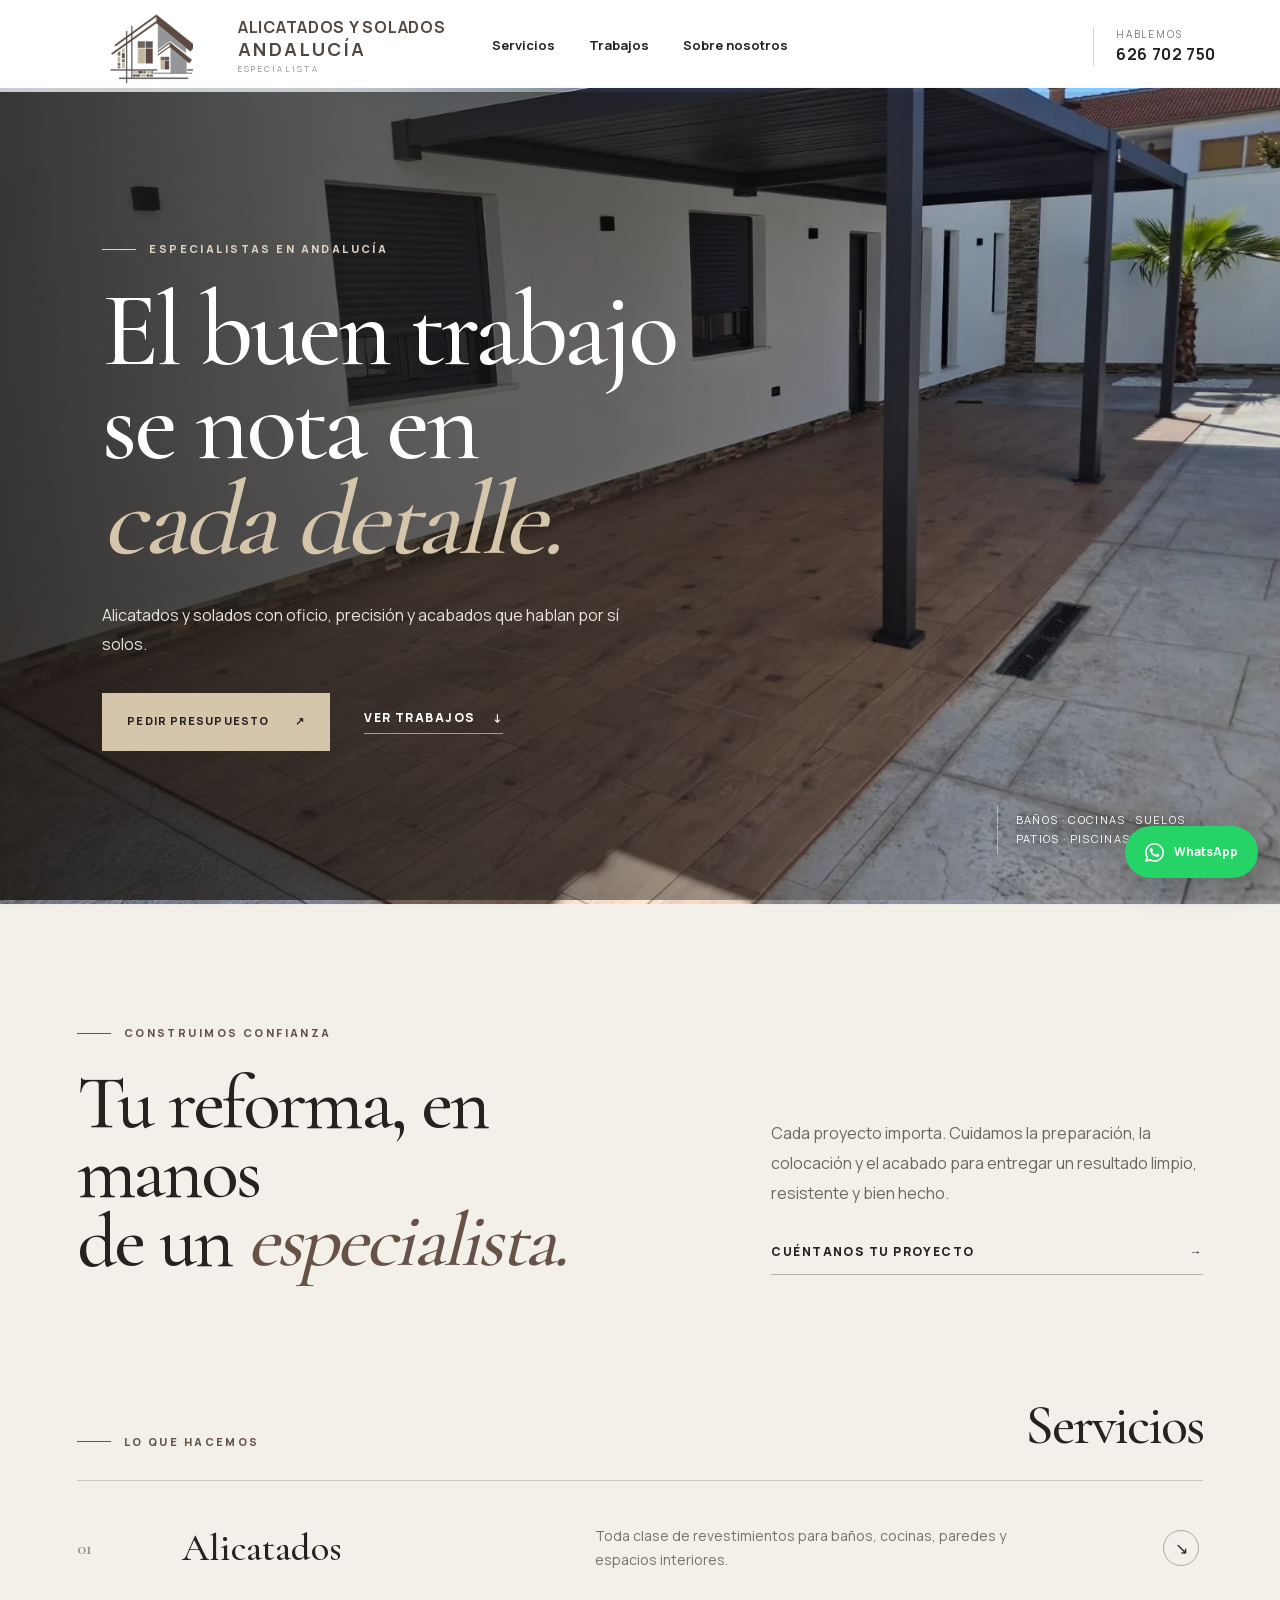
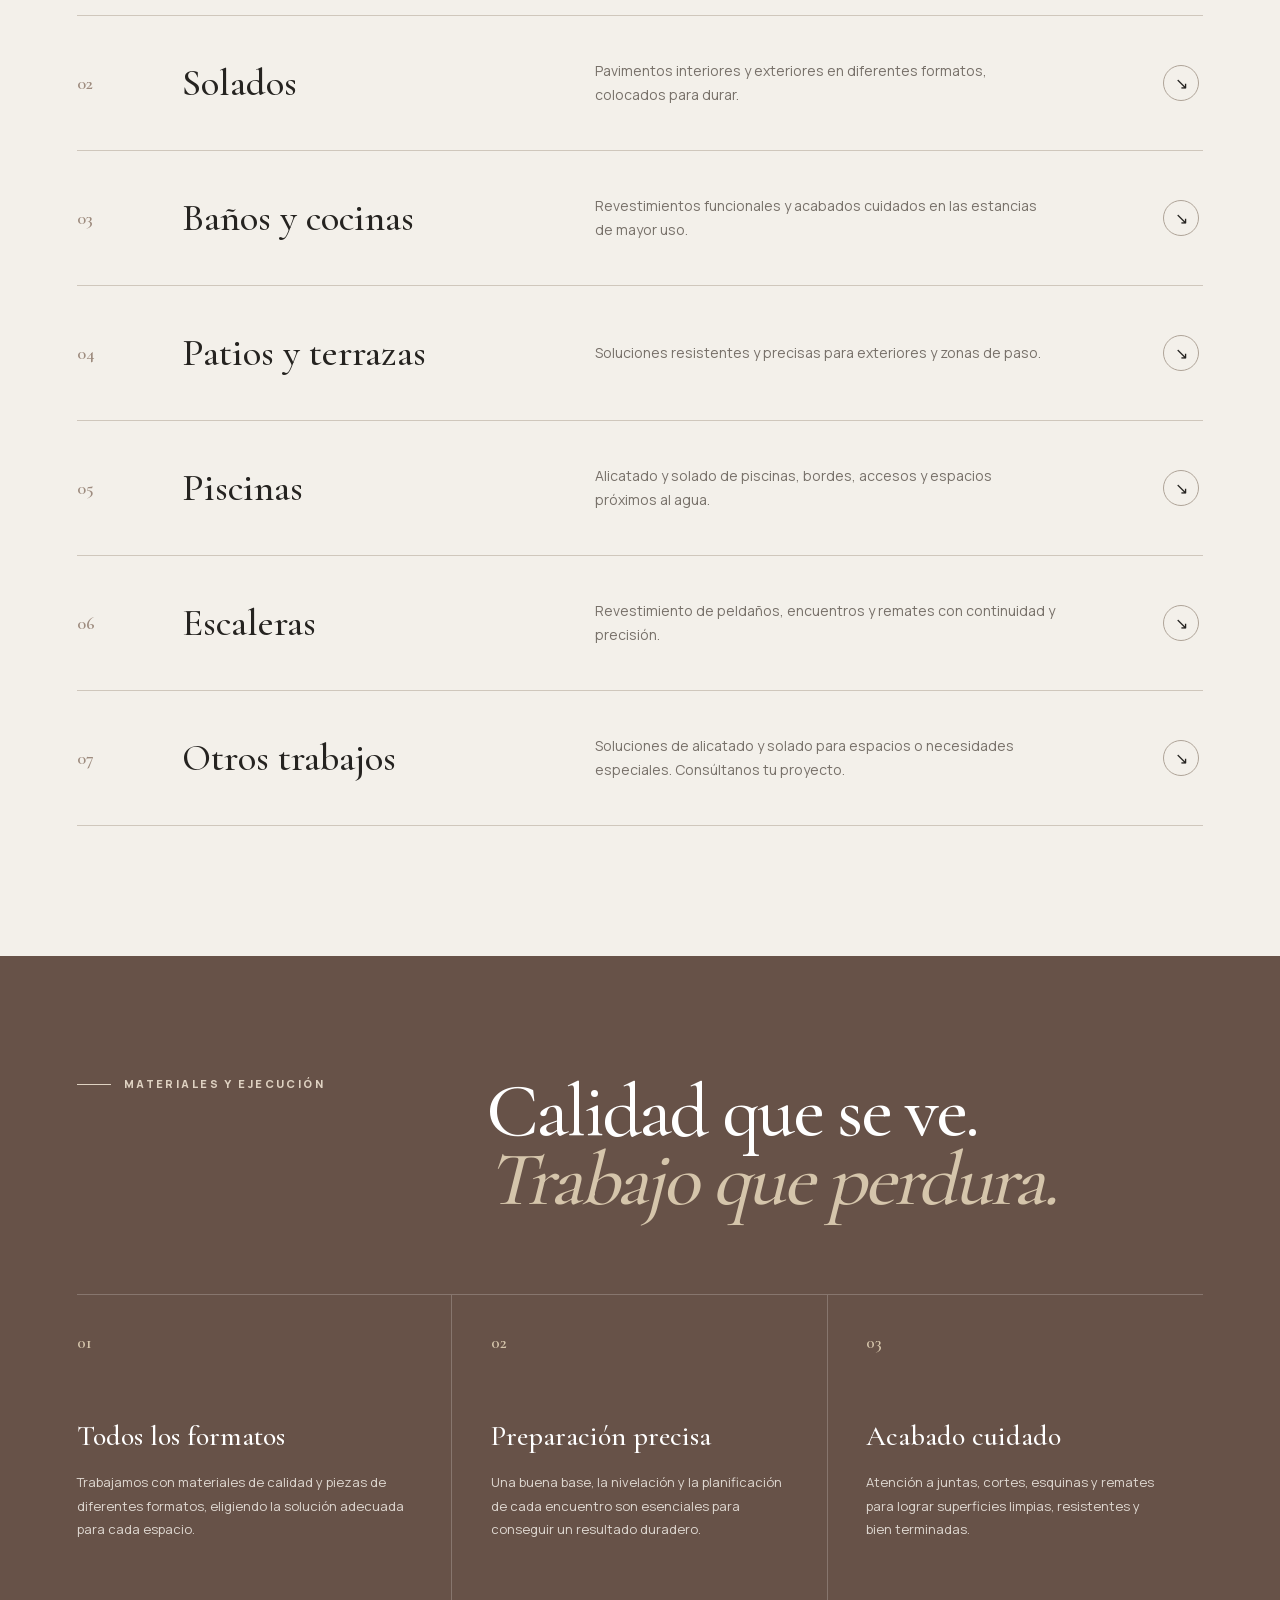
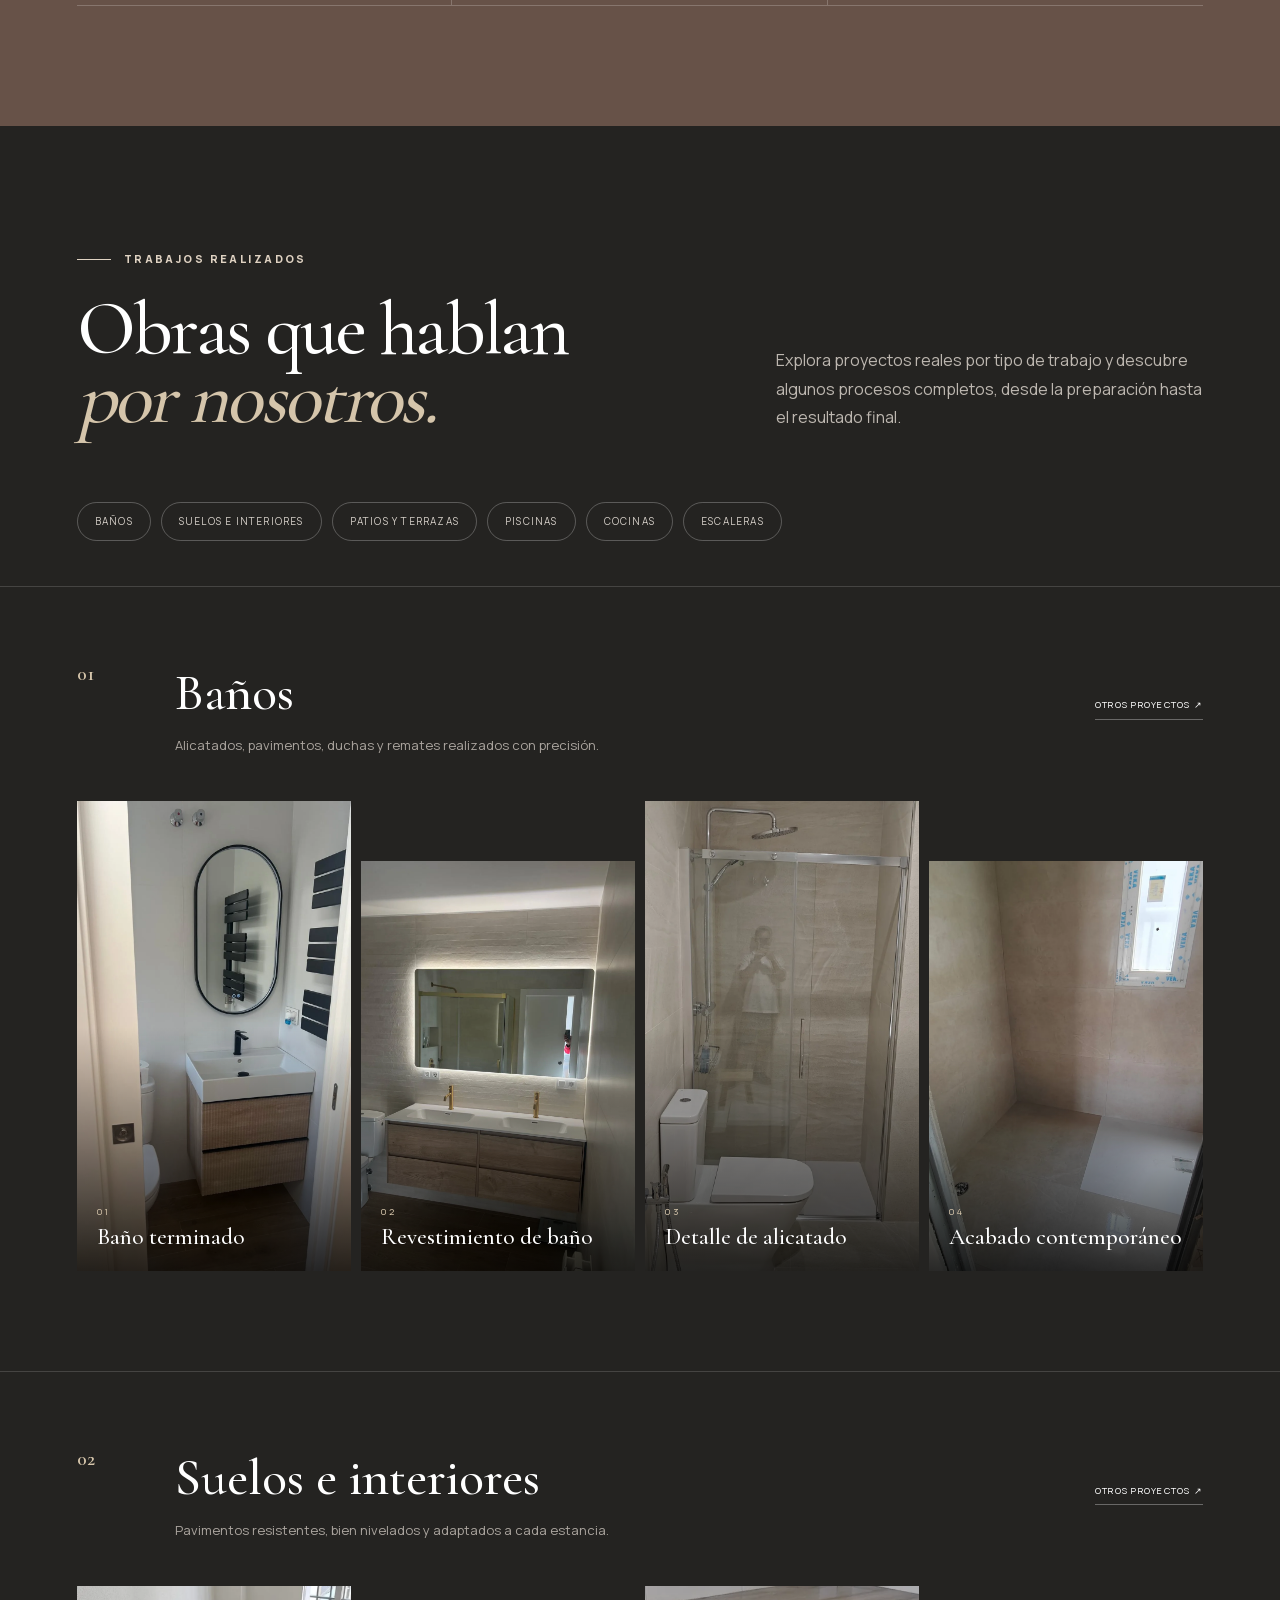
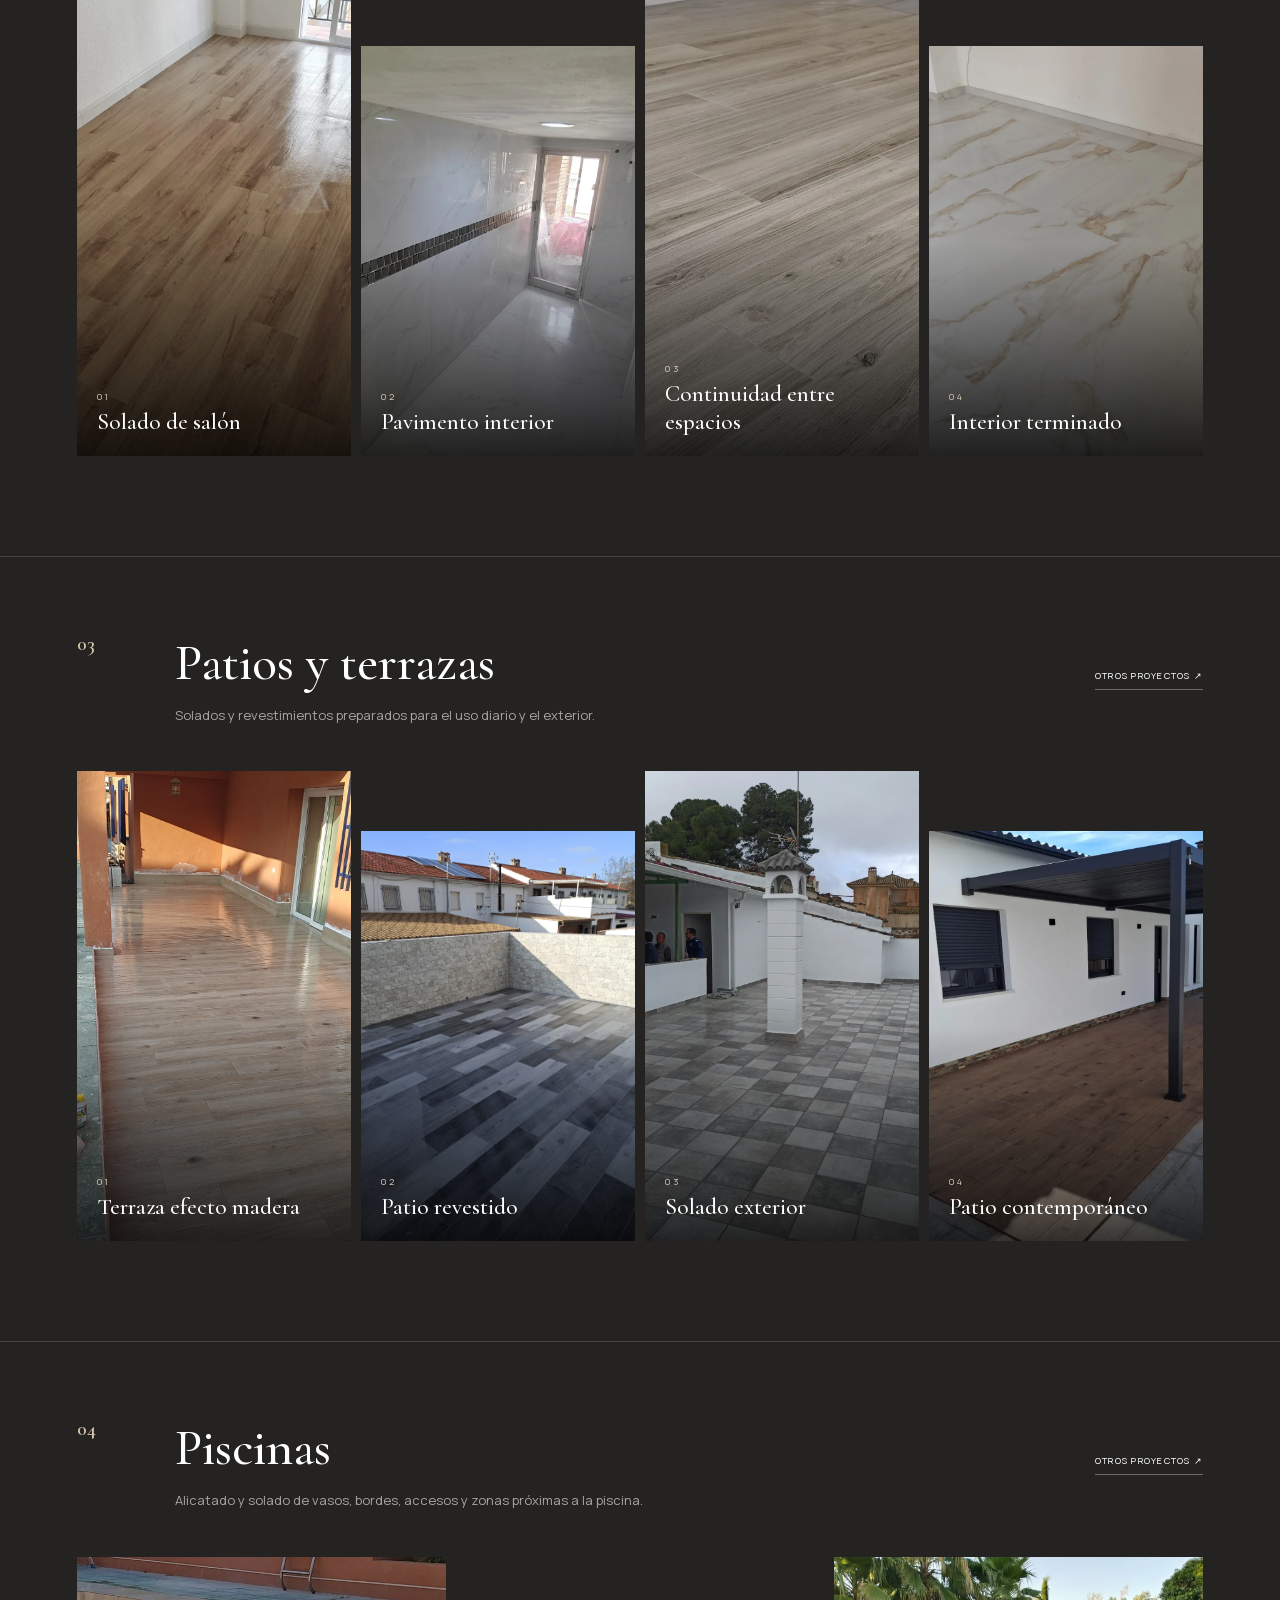
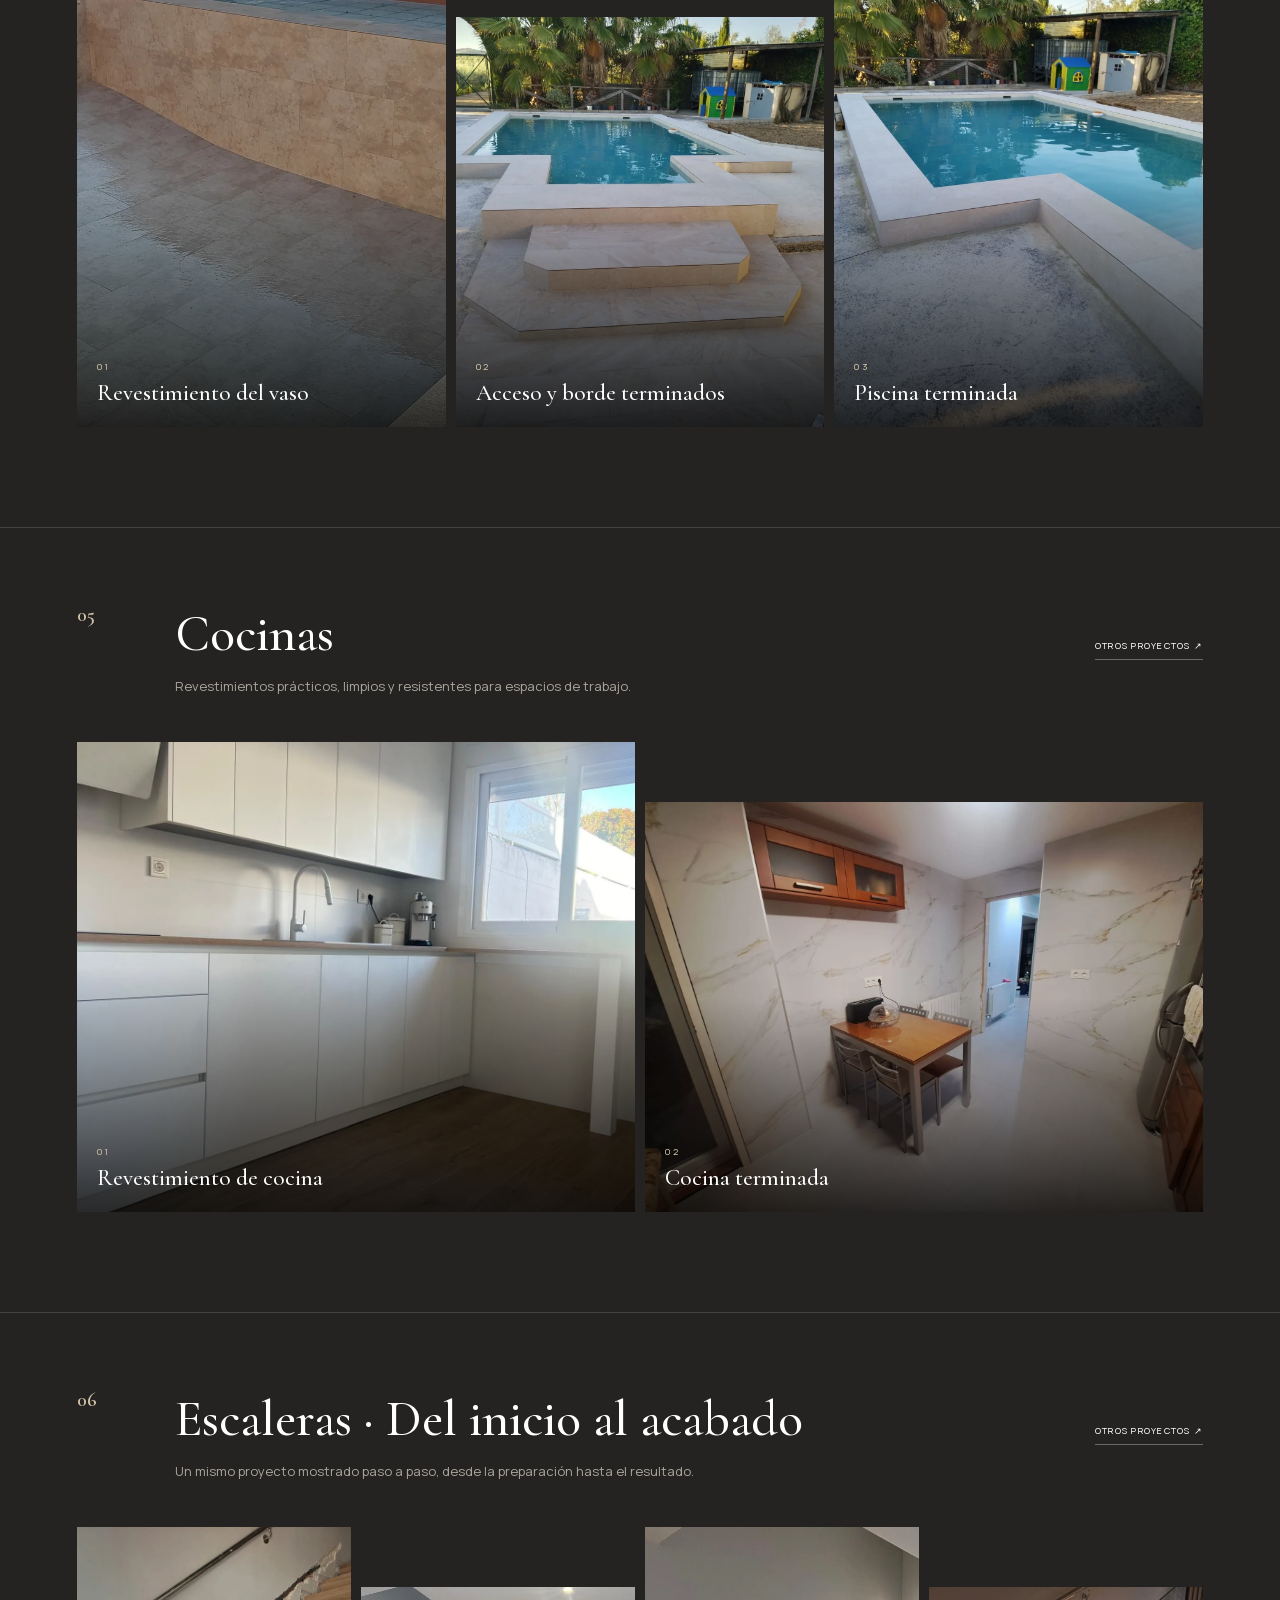
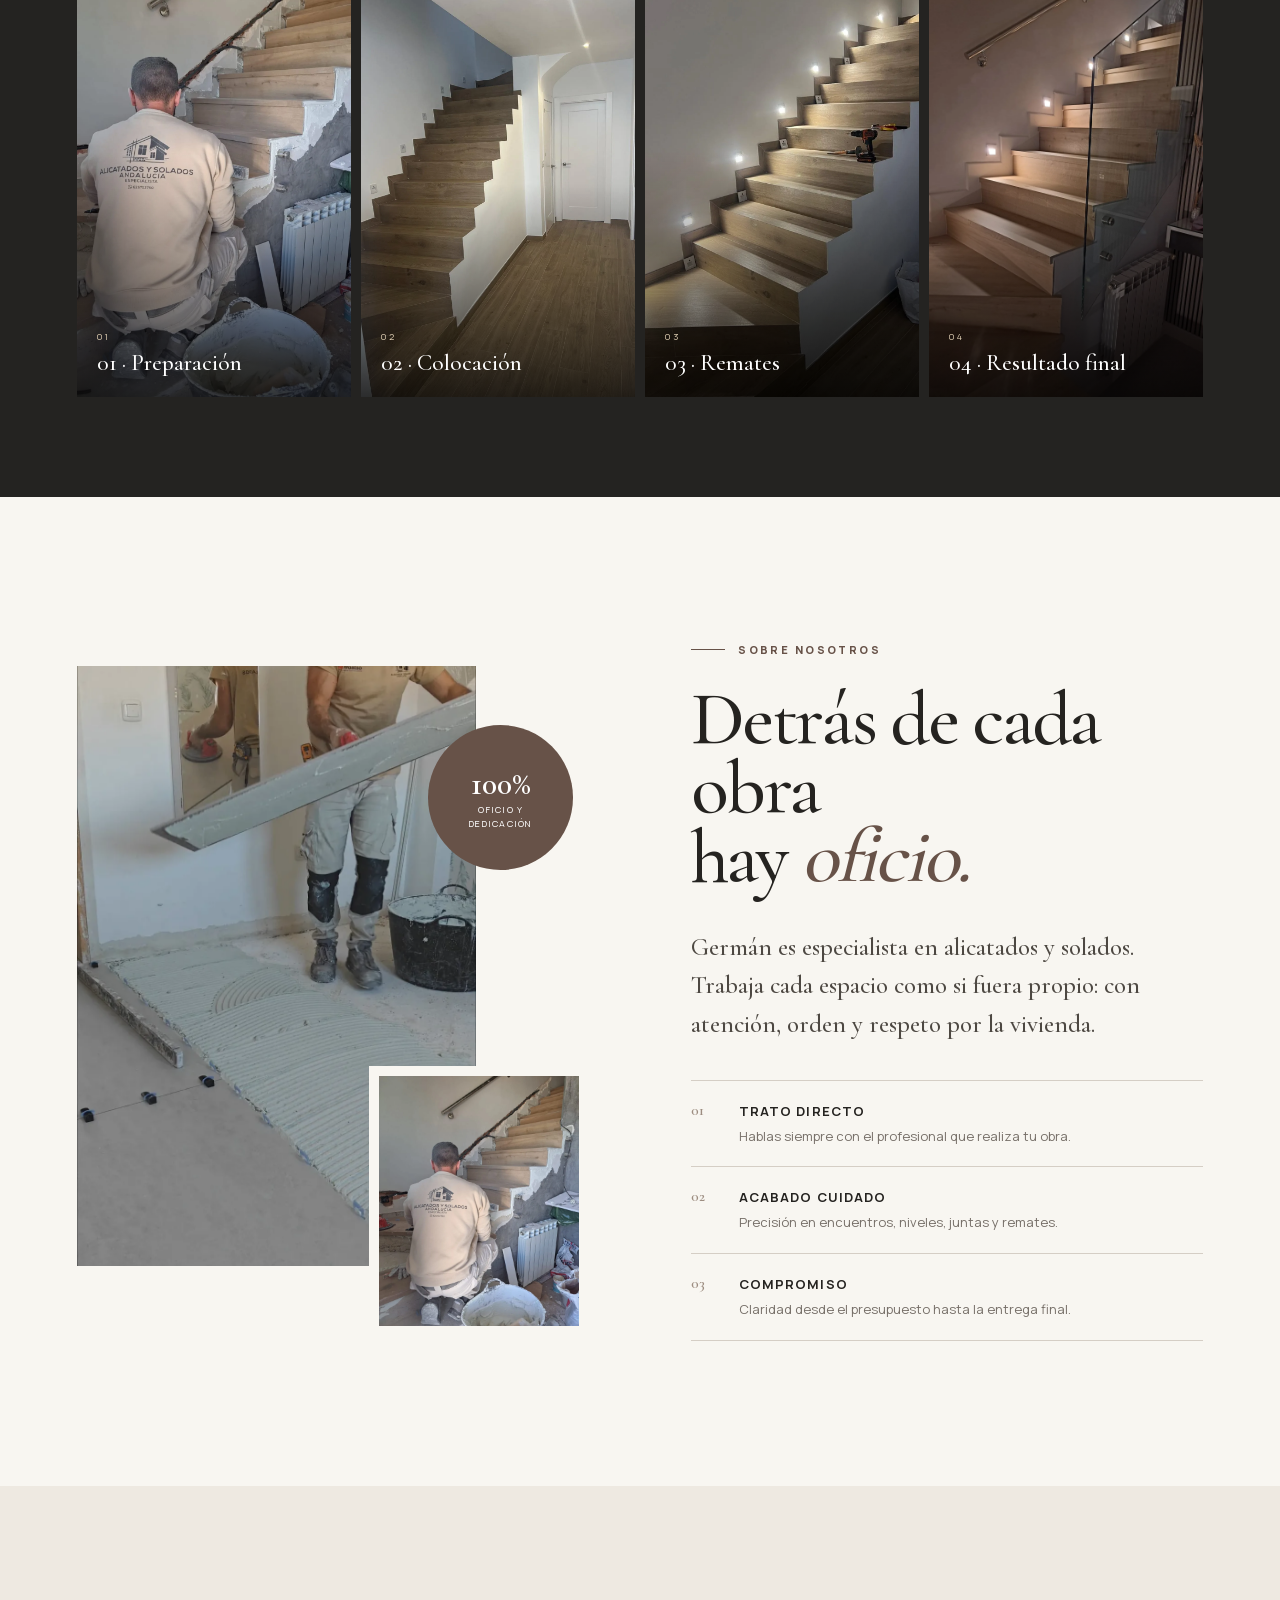
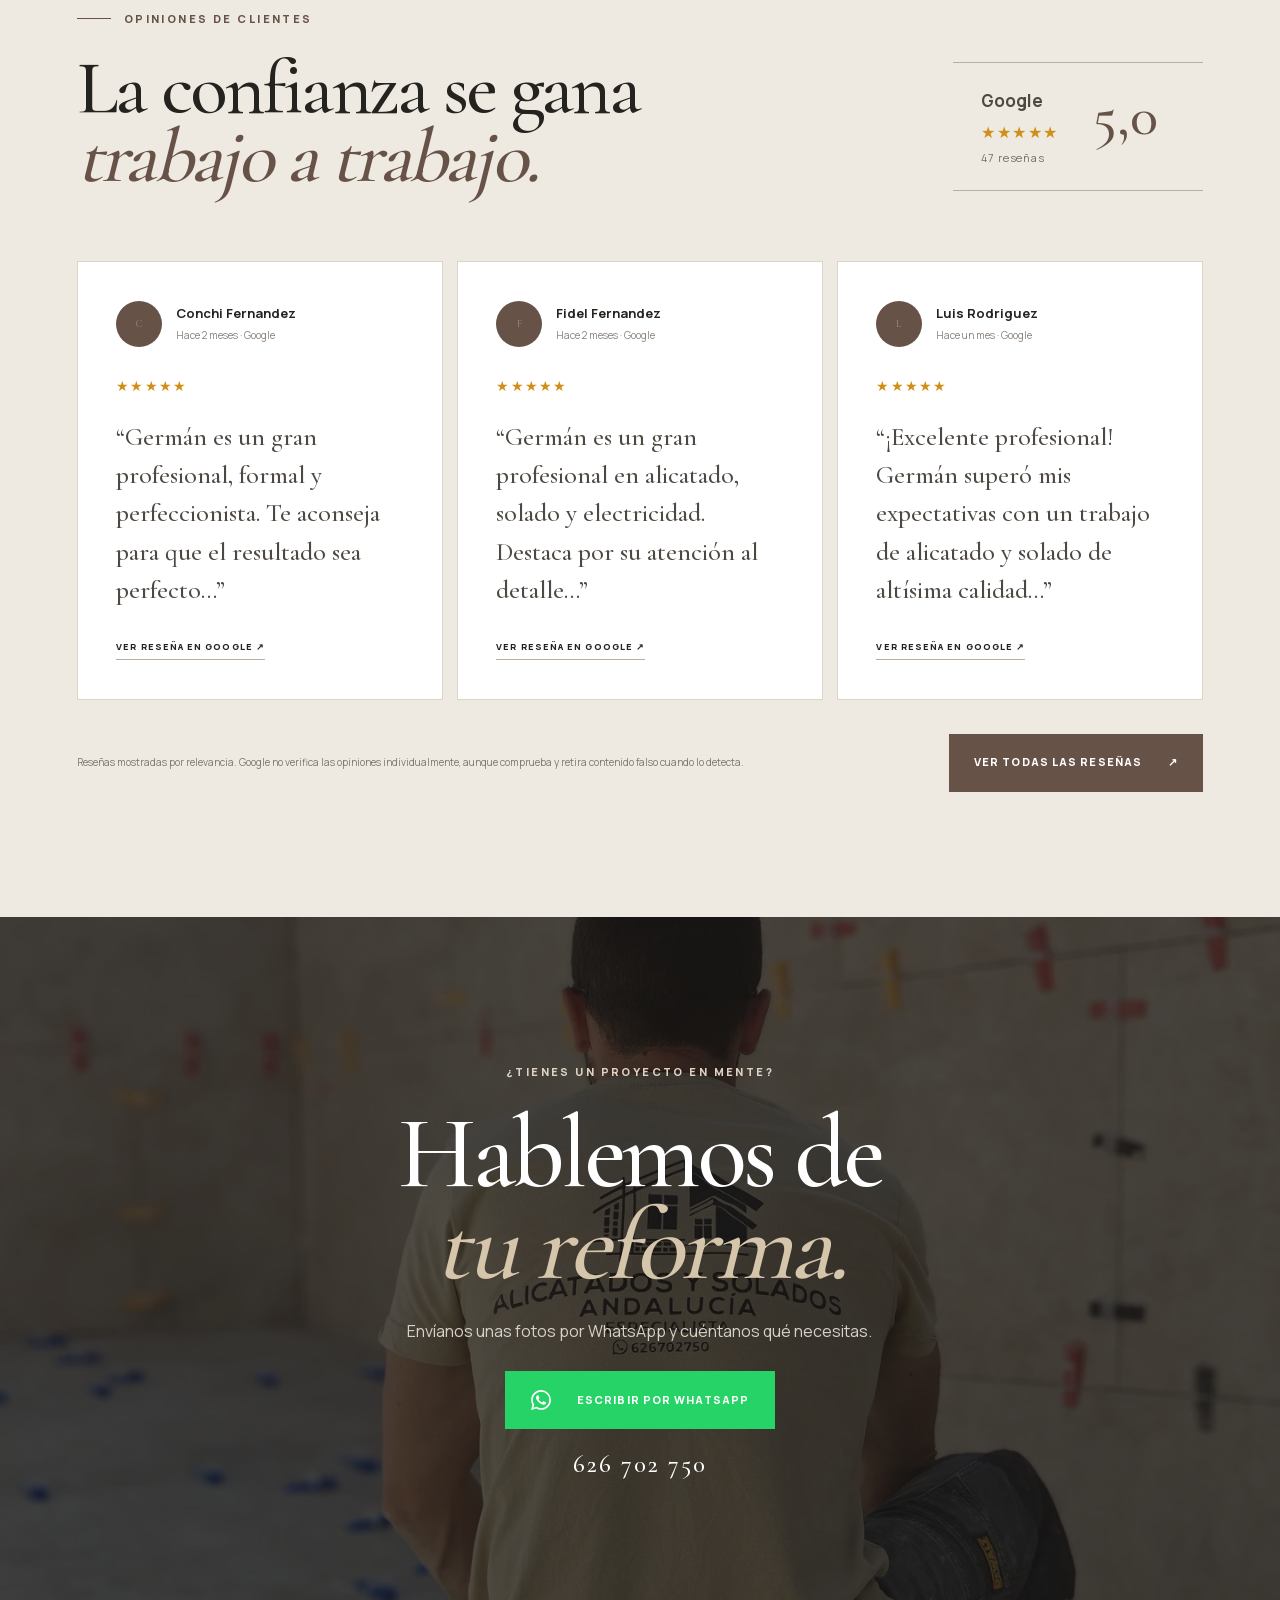
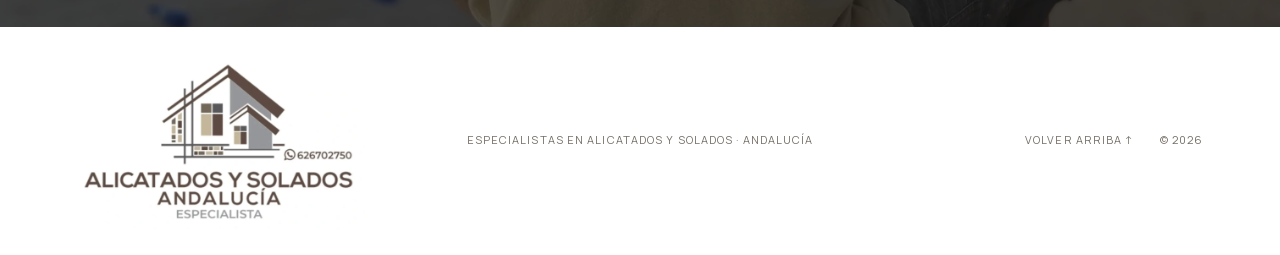
==== index.html @ 8da26b14 "Center desktop navigation" ====
<!DOCTYPE html><html lang="es"><head><meta charSet="utf-8"/><meta name="viewport" content="width=device-width, initial-scale=1, viewport-fit=cover"/><link rel="preload" href="/_next/static/media/01e4147cff8141ee-s.p.10ked.7w885.g.woff2" as="font" crossorigin="" type="font/woff2"/><link rel="preload" href="/_next/static/media/a343f882a40d2cc9-s.p.0kho-wj7-y-w1.woff2" as="font" crossorigin="" type="font/woff2"/><link rel="preload" href="/trabajos/logo/marca-casa.png" as="image"/><link rel="preload" href="/trabajos/trabajando/trabajando-01.webp" as="image"/><link rel="preload" href="/trabajos/trabajando/trabajando-05.webp" as="image"/><link rel="preload" href="/trabajos/trabajando/trabajando-03.webp" as="image"/><link rel="preload" href="/whatsapp.svg" as="image"/><link rel="preload" href="/trabajos/logo/logo-pie.png" as="image"/><link rel="stylesheet" href="/_next/static/chunks/11t4738gzrh5d.css" data-precedence="next"/><link rel="preload" as="script" fetchPriority="low" href="/_next/static/chunks/15xrurgzs99gv.js"/><script src="/_next/static/chunks/0r8nt2o8muejo.js" async=""></script><script src="/_next/static/chunks/07lhk_q6pmm3r.js" async=""></script><script src="/_next/static/chunks/turbopack-0l2a5lou.xw1r.js" async=""></script><script src="/_next/static/chunks/0dbhjjzl8qfwv.js" async=""></script><meta name="next-size-adjust" content=""/><title>Alicatados y Solados Andalucía | Reformas y colocación profesional</title><meta name="description" content="Especialistas en alicatados, solados, baños, cocinas, patios y escaleras en Andalucía. Consulta tu proyecto por WhatsApp."/><meta name="keywords" content="alicatados Andalucía,solados Andalucía,reformas de baños,colocación de suelos,alicatador"/><meta name="robots" content="index, follow"/><meta property="og:title" content="Alicatados y Solados Andalucía"/><meta property="og:description" content="El buen trabajo se nota en cada detalle."/><meta property="og:locale" content="es_ES"/><meta property="og:image" content="https://alicatadosysoladosandalucia.github.io/og.png"/><meta property="og:image:width" content="1200"/><meta property="og:image:height" content="630"/><meta property="og:type" content="website"/><meta name="twitter:card" content="summary_large_image"/><meta name="twitter:title" content="Alicatados y Solados Andalucía"/><meta name="twitter:description" content="El buen trabajo se nota en cada detalle."/><meta name="twitter:image" content="https://alicatadosysoladosandalucia.github.io/og.png"/><link rel="icon" href="/trabajos/logo/logo-02.webp"/><script src="/_next/static/chunks/03~yq9q893hmn.js" noModule=""></script></head><body class="manrope_fb147192-module__pufAgq__variable cormorant_garamond_f5ea7f19-module__SQ5ScW__variable"><div hidden=""><!--$--><!--/$--></div><main><script type="application/ld+json">{"@context":"https://schema.org","@type":"HomeAndConstructionBusiness","name":"Alicatados y Solados Andalucía","telephone":"+34626702750","areaServed":"Andalucía","description":"Especialistas en alicatados, solados, baños, cocinas, patios y escaleras.","image":"/trabajos/logo/logo-01.webp"}</script><header class="site-header"><a class="brand" href="#inicio" aria-label="Ir al inicio"><span class="brand-symbol"><img src="/trabajos/logo/marca-casa.png" alt=""/></span><span class="brand-name"><strong>Alicatados y Solados</strong><b>Andalucía</b><small>Especialista</small></span></a><nav aria-label="Navegación principal"><a href="#servicios">Servicios</a><a href="#trabajos">Trabajos</a><a href="#nosotros">Sobre nosotros</a></nav><a class="header-contact" href="https://wa.me/34626702750?text=Hola%20Germ%C3%A1n%2C%20he%20visto%20tu%20web%20y%20me%20gustar%C3%ADa%20pedir%20presupuesto." target="_blank" rel="noreferrer"><span>Hablemos</span><strong>626 702 750</strong></a></header><section class="hero" id="inicio"><div class="hero-image" aria-hidden="true"></div><div class="hero-shade"></div><div class="hero-copy"><p class="eyebrow light">Especialistas en Andalucía</p><h1>El buen trabajo<br/>se nota en<br/><em>cada detalle.</em></h1><p class="hero-lead">Alicatados y solados con oficio, precisión y acabados que hablan por sí solos.</p><div class="hero-actions"><a class="button primary" href="https://wa.me/34626702750?text=Hola%20Germ%C3%A1n%2C%20he%20visto%20tu%20web%20y%20me%20gustar%C3%ADa%20pedir%20presupuesto." target="_blank" rel="noreferrer">Pedir presupuesto <span>↗</span></a><a class="text-link" href="#trabajos">Ver trabajos <span>↓</span></a></div></div><div class="hero-note"><span class="line"></span><p>Baños · Cocinas · Suelos<br/>Patios · Piscinas · Escaleras</p></div></section><section class="intro section"><div><p class="eyebrow">Construimos confianza</p><h2>Tu reforma, en manos<br/>de un <em>especialista.</em></h2></div><div class="intro-text"><p>Cada proyecto importa. Cuidamos la preparación, la colocación y el acabado para entregar un resultado limpio, resistente y bien hecho.</p><a class="arrow-link" href="https://wa.me/34626702750?text=Hola%20Germ%C3%A1n%2C%20he%20visto%20tu%20web%20y%20me%20gustar%C3%ADa%20pedir%20presupuesto." target="_blank" rel="noreferrer">Cuéntanos tu proyecto <span>→</span></a></div></section><section class="services section" id="servicios"><div class="section-heading"><p class="eyebrow">Lo que hacemos</p><h2>Servicios</h2></div><div class="service-list"><article class="service-row"><span class="service-number">01</span><h3>Alicatados</h3><p>Toda clase de revestimientos para baños, cocinas, paredes y espacios interiores.</p><a class="service-icon" href="#banos" aria-label="Ver trabajos de Alicatados">↘</a></article><article class="service-row"><span class="service-number">02</span><h3>Solados</h3><p>Pavimentos interiores y exteriores en diferentes formatos, colocados para durar.</p><a class="service-icon" href="#suelos" aria-label="Ver trabajos de Solados">↘</a></article><article class="service-row"><span class="service-number">03</span><h3>Baños y cocinas</h3><p>Revestimientos funcionales y acabados cuidados en las estancias de mayor uso.</p><a class="service-icon" href="#banos" aria-label="Ver trabajos de Baños y cocinas">↘</a></article><article class="service-row"><span class="service-number">04</span><h3>Patios y terrazas</h3><p>Soluciones resistentes y precisas para exteriores y zonas de paso.</p><a class="service-icon" href="#exteriores" aria-label="Ver trabajos de Patios y terrazas">↘</a></article><article class="service-row"><span class="service-number">05</span><h3>Piscinas</h3><p>Alicatado y solado de piscinas, bordes, accesos y espacios próximos al agua.</p><a class="service-icon" href="#piscinas" aria-label="Ver trabajos de Piscinas">↘</a></article><article class="service-row"><span class="service-number">06</span><h3>Escaleras</h3><p>Revestimiento de peldaños, encuentros y remates con continuidad y precisión.</p><a class="service-icon" href="#escaleras" aria-label="Ver trabajos de Escaleras">↘</a></article><article class="service-row"><span class="service-number">07</span><h3>Otros trabajos</h3><p>Soluciones de alicatado y solado para espacios o necesidades especiales. Consúltanos tu proyecto.</p><a class="service-icon" href="#trabajos" aria-label="Ver trabajos de Otros trabajos">↘</a></article></div></section><section class="quality section"><div class="quality-heading"><p class="eyebrow light">Materiales y ejecución</p><h2>Calidad que se ve.<br/><em>Trabajo que perdura.</em></h2></div><div class="quality-grid"><article><span>01</span><h3>Todos los formatos</h3><p>Trabajamos con materiales de calidad y piezas de diferentes formatos, eligiendo la solución adecuada para cada espacio.</p></article><article><span>02</span><h3>Preparación precisa</h3><p>Una buena base, la nivelación y la planificación de cada encuentro son esenciales para conseguir un resultado duradero.</p></article><article><span>03</span><h3>Acabado cuidado</h3><p>Atención a juntas, cortes, esquinas y remates para lograr superficies limpias, resistentes y bien terminadas.</p></article></div></section><section class="work-section" id="trabajos"><div class="section work-top"><div><p class="eyebrow light">Trabajos realizados</p><h2>Obras que hablan<br/><em>por nosotros.</em></h2></div><p class="work-intro">Explora proyectos reales por tipo de trabajo y descubre algunos procesos completos, desde la preparación hasta el resultado final.</p></div><div class="work-nav section" aria-label="Categorías de trabajos"><a href="#banos">Baños</a><a href="#suelos">Suelos e interiores</a><a href="#exteriores">Patios y terrazas</a><a href="#piscinas">Piscinas</a><a href="#cocinas">Cocinas</a><a href="#escaleras">Escaleras</a></div><div class="work-categories"><section class="work-category section" id="banos"><div class="category-heading"><span>01</span><div><h3>Baños</h3><p>Alicatados, pavimentos, duchas y remates realizados con precisión.</p></div><a href="#galeria-banos">Otros proyectos ↗</a></div><div class="category-gallery gallery-4"><figure><img src="/trabajos/bano/bano-01.webp" alt="Baño terminado" loading="lazy" decoding="async"/><figcaption><span>01</span><strong>Baño terminado</strong></figcaption></figure><figure><img src="/trabajos/bano/bano-05.webp" alt="Revestimiento de baño" loading="lazy" decoding="async"/><figcaption><span>02</span><strong>Revestimiento de baño</strong></figcaption></figure><figure><img src="/trabajos/bano/bano-12.webp" alt="Detalle de alicatado" loading="lazy" decoding="async"/><figcaption><span>03</span><strong>Detalle de alicatado</strong></figcaption></figure><figure><img src="/trabajos/bano/bano-16.webp" alt="Acabado contemporáneo" loading="lazy" decoding="async"/><figcaption><span>04</span><strong>Acabado contemporáneo</strong></figcaption></figure></div></section><section class="work-category section" id="suelos"><div class="category-heading"><span>02</span><div><h3>Suelos e interiores</h3><p>Pavimentos resistentes, bien nivelados y adaptados a cada estancia.</p></div><a href="#galeria-suelos">Otros proyectos ↗</a></div><div class="category-gallery gallery-4"><figure><img src="/trabajos/salon/salon-01.webp" alt="Solado de salón" loading="lazy" decoding="async"/><figcaption><span>01</span><strong>Solado de salón</strong></figcaption></figure><figure><img src="/trabajos/salon/salon-03.webp" alt="Pavimento interior" loading="lazy" decoding="async"/><figcaption><span>02</span><strong>Pavimento interior</strong></figcaption></figure><figure><img src="/trabajos/salon/salon-05.webp" alt="Continuidad entre espacios" loading="lazy" decoding="async"/><figcaption><span>03</span><strong>Continuidad entre espacios</strong></figcaption></figure><figure><img src="/trabajos/salon/salon-08.webp" alt="Interior terminado" loading="lazy" decoding="async"/><figcaption><span>04</span><strong>Interior terminado</strong></figcaption></figure></div></section><section class="work-category section" id="exteriores"><div class="category-heading"><span>03</span><div><h3>Patios y terrazas</h3><p>Solados y revestimientos preparados para el uso diario y el exterior.</p></div><a href="#galeria-exteriores">Otros proyectos ↗</a></div><div class="category-gallery gallery-4"><figure><img src="/trabajos/patio/patio-04.webp" alt="Terraza efecto madera" loading="lazy" decoding="async"/><figcaption><span>01</span><strong>Terraza efecto madera</strong></figcaption></figure><figure><img src="/trabajos/patio/patio-06.webp" alt="Patio revestido" loading="lazy" decoding="async"/><figcaption><span>02</span><strong>Patio revestido</strong></figcaption></figure><figure><img src="/trabajos/patio/patio-08.webp" alt="Solado exterior" loading="lazy" decoding="async"/><figcaption><span>03</span><strong>Solado exterior</strong></figcaption></figure><figure><img src="/trabajos/patio/patio-10.webp" alt="Patio contemporáneo" loading="lazy" decoding="async"/><figcaption><span>04</span><strong>Patio contemporáneo</strong></figcaption></figure></div></section><section class="work-category section" id="piscinas"><div class="category-heading"><span>04</span><div><h3>Piscinas</h3><p>Alicatado y solado de vasos, bordes, accesos y zonas próximas a la piscina.</p></div><a href="#galeria-piscinas">Otros proyectos ↗</a></div><div class="category-gallery gallery-3"><figure><img src="/trabajos/patio/patio-03.webp" alt="Revestimiento del vaso" loading="lazy" decoding="async"/><figcaption><span>01</span><strong>Revestimiento del vaso</strong></figcaption></figure><figure><img src="/trabajos/patio/patio-01.webp" alt="Acceso y borde terminados" loading="lazy" decoding="async"/><figcaption><span>02</span><strong>Acceso y borde terminados</strong></figcaption></figure><figure><img src="/trabajos/patio/patio-02.webp" alt="Piscina terminada" loading="lazy" decoding="async"/><figcaption><span>03</span><strong>Piscina terminada</strong></figcaption></figure></div></section><section class="work-category section" id="cocinas"><div class="category-heading"><span>05</span><div><h3>Cocinas</h3><p>Revestimientos prácticos, limpios y resistentes para espacios de trabajo.</p></div><a href="#galeria-cocinas">Otros proyectos ↗</a></div><div class="category-gallery gallery-2"><figure><img src="/trabajos/cocina/cocina-01.webp" alt="Revestimiento de cocina" loading="lazy" decoding="async"/><figcaption><span>01</span><strong>Revestimiento de cocina</strong></figcaption></figure><figure><img src="/trabajos/cocina/cocina-02.webp" alt="Cocina terminada" loading="lazy" decoding="async"/><figcaption><span>02</span><strong>Cocina terminada</strong></figcaption></figure></div></section><section class="work-category section" id="escaleras"><div class="category-heading"><span>06</span><div><h3>Escaleras · Del inicio al acabado</h3><p>Un mismo proyecto mostrado paso a paso, desde la preparación hasta el resultado.</p></div><a href="#galeria-escaleras">Otros proyectos ↗</a></div><div class="category-gallery gallery-4"><figure><img src="/trabajos/trabajando/trabajando-05.webp" alt="01 · Preparación" loading="lazy" decoding="async"/><figcaption><span>01</span><strong>01 · Preparación</strong></figcaption></figure><figure><img src="/trabajos/escaleras/escaleras-02.webp" alt="02 · Colocación" loading="lazy" decoding="async"/><figcaption><span>02</span><strong>02 · Colocación</strong></figcaption></figure><figure><img src="/trabajos/escaleras/escaleras-01.webp" alt="03 · Remates" loading="lazy" decoding="async"/><figcaption><span>03</span><strong>03 · Remates</strong></figcaption></figure><figure><img src="/trabajos/escaleras/escaleras-07.webp" alt="04 · Resultado final" loading="lazy" decoding="async"/><figcaption><span>04</span><strong>04 · Resultado final</strong></figcaption></figure></div></section></div><section class="gallery-modal" id="galeria-banos"><a class="gallery-backdrop" href="#banos" aria-label="Cerrar galería"></a><div class="gallery-dialog" role="dialog" aria-modal="true" aria-labelledby="titulo-banos"><div class="gallery-dialog-head"><div><p class="eyebrow light">Todos los proyectos</p><h3 id="titulo-banos">Baños</h3></div><a class="gallery-close" href="#banos" aria-label="Cerrar galería">×</a></div><div class="all-projects-grid"><figure><img src="/trabajos/bano/bano-01.webp" alt="Baño · Proyecto 01" loading="lazy" decoding="async"/><figcaption><span>01</span>Baño · Proyecto 01</figcaption></figure><figure><img src="/trabajos/bano/bano-02.webp" alt="Baño · Proyecto 02" loading="lazy" decoding="async"/><figcaption><span>02</span>Baño · Proyecto 02</figcaption></figure><figure><img src="/trabajos/bano/bano-03.webp" alt="Baño · Proyecto 03" loading="lazy" decoding="async"/><figcaption><span>03</span>Baño · Proyecto 03</figcaption></figure><figure><img src="/trabajos/bano/bano-04.webp" alt="Baño · Proyecto 04" loading="lazy" decoding="async"/><figcaption><span>04</span>Baño · Proyecto 04</figcaption></figure><figure><img src="/trabajos/bano/bano-05.webp" alt="Baño · Proyecto 05" loading="lazy" decoding="async"/><figcaption><span>05</span>Baño · Proyecto 05</figcaption></figure><figure><img src="/trabajos/bano/bano-06.webp" alt="Baño · Proyecto 06" loading="lazy" decoding="async"/><figcaption><span>06</span>Baño · Proyecto 06</figcaption></figure><figure><img src="/trabajos/bano/bano-07.webp" alt="Baño · Proyecto 07" loading="lazy" decoding="async"/><figcaption><span>07</span>Baño · Proyecto 07</figcaption></figure><figure><img src="/trabajos/bano/bano-08.webp" alt="Baño · Proyecto 08" loading="lazy" decoding="async"/><figcaption><span>08</span>Baño · Proyecto 08</figcaption></figure><figure><img src="/trabajos/bano/bano-09.webp" alt="Baño · Proyecto 09" loading="lazy" decoding="async"/><figcaption><span>09</span>Baño · Proyecto 09</figcaption></figure><figure><img src="/trabajos/bano/bano-10.webp" alt="Baño · Proyecto 10" loading="lazy" decoding="async"/><figcaption><span>10</span>Baño · Proyecto 10</figcaption></figure><figure><img src="/trabajos/bano/bano-11.webp" alt="Baño · Proyecto 11" loading="lazy" decoding="async"/><figcaption><span>11</span>Baño · Proyecto 11</figcaption></figure><figure><img src="/trabajos/bano/bano-12.webp" alt="Baño · Proyecto 12" loading="lazy" decoding="async"/><figcaption><span>12</span>Baño · Proyecto 12</figcaption></figure><figure><img src="/trabajos/bano/bano-13.webp" alt="Baño · Proyecto 13" loading="lazy" decoding="async"/><figcaption><span>13</span>Baño · Proyecto 13</figcaption></figure><figure><img src="/trabajos/bano/bano-14.webp" alt="Baño · Proyecto 14" loading="lazy" decoding="async"/><figcaption><span>14</span>Baño · Proyecto 14</figcaption></figure><figure><img src="/trabajos/bano/bano-15.webp" alt="Baño · Proyecto 15" loading="lazy" decoding="async"/><figcaption><span>15</span>Baño · Proyecto 15</figcaption></figure><figure><img src="/trabajos/bano/bano-16.webp" alt="Baño · Proyecto 16" loading="lazy" decoding="async"/><figcaption><span>16</span>Baño · Proyecto 16</figcaption></figure><figure><img src="/trabajos/bano/bano-17.webp" alt="Baño · Proyecto 17" loading="lazy" decoding="async"/><figcaption><span>17</span>Baño · Proyecto 17</figcaption></figure></div></div></section><section class="gallery-modal" id="galeria-suelos"><a class="gallery-backdrop" href="#suelos" aria-label="Cerrar galería"></a><div class="gallery-dialog" role="dialog" aria-modal="true" aria-labelledby="titulo-suelos"><div class="gallery-dialog-head"><div><p class="eyebrow light">Todos los proyectos</p><h3 id="titulo-suelos">Suelos e interiores</h3></div><a class="gallery-close" href="#suelos" aria-label="Cerrar galería">×</a></div><div class="all-projects-grid"><figure><img src="/trabajos/salon/salon-01.webp" alt="Suelo e interior · Proyecto 01" loading="lazy" decoding="async"/><figcaption><span>01</span>Suelo e interior · Proyecto 01</figcaption></figure><figure><img src="/trabajos/salon/salon-02.webp" alt="Suelo e interior · Proyecto 02" loading="lazy" decoding="async"/><figcaption><span>02</span>Suelo e interior · Proyecto 02</figcaption></figure><figure><img src="/trabajos/salon/salon-03.webp" alt="Suelo e interior · Proyecto 03" loading="lazy" decoding="async"/><figcaption><span>03</span>Suelo e interior · Proyecto 03</figcaption></figure><figure><img src="/trabajos/salon/salon-04.webp" alt="Suelo e interior · Proyecto 04" loading="lazy" decoding="async"/><figcaption><span>04</span>Suelo e interior · Proyecto 04</figcaption></figure><figure><img src="/trabajos/salon/salon-05.webp" alt="Suelo e interior · Proyecto 05" loading="lazy" decoding="async"/><figcaption><span>05</span>Suelo e interior · Proyecto 05</figcaption></figure><figure><img src="/trabajos/salon/salon-06.webp" alt="Suelo e interior · Proyecto 06" loading="lazy" decoding="async"/><figcaption><span>06</span>Suelo e interior · Proyecto 06</figcaption></figure><figure><img src="/trabajos/salon/salon-07.webp" alt="Suelo e interior · Proyecto 07" loading="lazy" decoding="async"/><figcaption><span>07</span>Suelo e interior · Proyecto 07</figcaption></figure><figure><img src="/trabajos/salon/salon-08.webp" alt="Suelo e interior · Proyecto 08" loading="lazy" decoding="async"/><figcaption><span>08</span>Suelo e interior · Proyecto 08</figcaption></figure></div></div></section><section class="gallery-modal" id="galeria-exteriores"><a class="gallery-backdrop" href="#exteriores" aria-label="Cerrar galería"></a><div class="gallery-dialog" role="dialog" aria-modal="true" aria-labelledby="titulo-exteriores"><div class="gallery-dialog-head"><div><p class="eyebrow light">Todos los proyectos</p><h3 id="titulo-exteriores">Patios y terrazas</h3></div><a class="gallery-close" href="#exteriores" aria-label="Cerrar galería">×</a></div><div class="all-projects-grid"><figure><img src="/trabajos/patio/patio-04.webp" alt="Patio o terraza · Proyecto 04" loading="lazy" decoding="async"/><figcaption><span>01</span>Patio o terraza · Proyecto 04</figcaption></figure><figure><img src="/trabajos/patio/patio-05.webp" alt="Patio o terraza · Proyecto 05" loading="lazy" decoding="async"/><figcaption><span>02</span>Patio o terraza · Proyecto 05</figcaption></figure><figure><img src="/trabajos/patio/patio-06.webp" alt="Patio o terraza · Proyecto 06" loading="lazy" decoding="async"/><figcaption><span>03</span>Patio o terraza · Proyecto 06</figcaption></figure><figure><img src="/trabajos/patio/patio-07.webp" alt="Patio o terraza · Proyecto 07" loading="lazy" decoding="async"/><figcaption><span>04</span>Patio o terraza · Proyecto 07</figcaption></figure><figure><img src="/trabajos/patio/patio-08.webp" alt="Patio o terraza · Proyecto 08" loading="lazy" decoding="async"/><figcaption><span>05</span>Patio o terraza · Proyecto 08</figcaption></figure><figure><img src="/trabajos/patio/patio-09.webp" alt="Patio o terraza · Proyecto 09" loading="lazy" decoding="async"/><figcaption><span>06</span>Patio o terraza · Proyecto 09</figcaption></figure><figure><img src="/trabajos/patio/patio-10.webp" alt="Patio o terraza · Proyecto 10" loading="lazy" decoding="async"/><figcaption><span>07</span>Patio o terraza · Proyecto 10</figcaption></figure><figure><img src="/trabajos/patio/patio-11.webp" alt="Patio o terraza · Proyecto 11" loading="lazy" decoding="async"/><figcaption><span>08</span>Patio o terraza · Proyecto 11</figcaption></figure><figure><img src="/trabajos/patio/patio-12.webp" alt="Patio o terraza · Proyecto 12" loading="lazy" decoding="async"/><figcaption><span>09</span>Patio o terraza · Proyecto 12</figcaption></figure></div></div></section><section class="gallery-modal" id="galeria-piscinas"><a class="gallery-backdrop" href="#piscinas" aria-label="Cerrar galería"></a><div class="gallery-dialog" role="dialog" aria-modal="true" aria-labelledby="titulo-piscinas"><div class="gallery-dialog-head"><div><p class="eyebrow light">Todos los proyectos</p><h3 id="titulo-piscinas">Piscinas</h3></div><a class="gallery-close" href="#piscinas" aria-label="Cerrar galería">×</a></div><div class="all-projects-grid"><figure><img src="/trabajos/patio/patio-03.webp" alt="Piscina · Revestimiento del vaso" loading="lazy" decoding="async"/><figcaption><span>01</span>Piscina · Revestimiento del vaso</figcaption></figure><figure><img src="/trabajos/patio/patio-01.webp" alt="Piscina · Acceso y borde" loading="lazy" decoding="async"/><figcaption><span>02</span>Piscina · Acceso y borde</figcaption></figure><figure><img src="/trabajos/patio/patio-02.webp" alt="Piscina · Resultado terminado" loading="lazy" decoding="async"/><figcaption><span>03</span>Piscina · Resultado terminado</figcaption></figure></div></div></section><section class="gallery-modal" id="galeria-cocinas"><a class="gallery-backdrop" href="#cocinas" aria-label="Cerrar galería"></a><div class="gallery-dialog" role="dialog" aria-modal="true" aria-labelledby="titulo-cocinas"><div class="gallery-dialog-head"><div><p class="eyebrow light">Todos los proyectos</p><h3 id="titulo-cocinas">Cocinas</h3></div><a class="gallery-close" href="#cocinas" aria-label="Cerrar galería">×</a></div><div class="all-projects-grid"><figure><img src="/trabajos/cocina/cocina-01.webp" alt="Cocina · Proyecto 01" loading="lazy" decoding="async"/><figcaption><span>01</span>Cocina · Proyecto 01</figcaption></figure><figure><img src="/trabajos/cocina/cocina-02.webp" alt="Cocina · Proyecto 02" loading="lazy" decoding="async"/><figcaption><span>02</span>Cocina · Proyecto 02</figcaption></figure></div></div></section><section class="gallery-modal" id="galeria-escaleras"><a class="gallery-backdrop" href="#escaleras" aria-label="Cerrar galería"></a><div class="gallery-dialog" role="dialog" aria-modal="true" aria-labelledby="titulo-escaleras"><div class="gallery-dialog-head"><div><p class="eyebrow light">Todos los proyectos</p><h3 id="titulo-escaleras">Escaleras · Del inicio al acabado</h3></div><a class="gallery-close" href="#escaleras" aria-label="Cerrar galería">×</a></div><div class="all-projects-grid"><figure><img src="/trabajos/trabajando/trabajando-05.webp" alt="Escalera · Inicio del trabajo" loading="lazy" decoding="async"/><figcaption><span>01</span>Escalera · Inicio del trabajo</figcaption></figure><figure><img src="/trabajos/escaleras/escaleras-01.webp" alt="Escalera · Proyecto 01" loading="lazy" decoding="async"/><figcaption><span>02</span>Escalera · Proyecto 01</figcaption></figure><figure><img src="/trabajos/escaleras/escaleras-02.webp" alt="Escalera · Proyecto 02" loading="lazy" decoding="async"/><figcaption><span>03</span>Escalera · Proyecto 02</figcaption></figure><figure><img src="/trabajos/escaleras/escaleras-03.webp" alt="Escalera · Proyecto 03" loading="lazy" decoding="async"/><figcaption><span>04</span>Escalera · Proyecto 03</figcaption></figure><figure><img src="/trabajos/escaleras/escaleras-04.webp" alt="Escalera · Proyecto 04" loading="lazy" decoding="async"/><figcaption><span>05</span>Escalera · Proyecto 04</figcaption></figure><figure><img src="/trabajos/escaleras/escaleras-05.webp" alt="Escalera · Proyecto 05" loading="lazy" decoding="async"/><figcaption><span>06</span>Escalera · Proyecto 05</figcaption></figure><figure><img src="/trabajos/escaleras/escaleras-06.webp" alt="Escalera · Proyecto 06" loading="lazy" decoding="async"/><figcaption><span>07</span>Escalera · Proyecto 06</figcaption></figure><figure><img src="/trabajos/escaleras/escaleras-07.webp" alt="Escalera · Proyecto 07" loading="lazy" decoding="async"/><figcaption><span>08</span>Escalera · Proyecto 07</figcaption></figure></div></div></section></section><section class="about section" id="nosotros"><div class="about-images"><img class="about-main" src="/trabajos/trabajando/trabajando-01.webp" alt="Germán colocando pavimento"/><img class="about-detail" src="/trabajos/trabajando/trabajando-05.webp" alt="Detalle del trabajo de alicatado"/><div class="craft-badge"><strong>100%</strong><span>Oficio y<br/>dedicación</span></div></div><div class="about-copy"><p class="eyebrow">Sobre nosotros</p><h2>Detrás de cada obra<br/>hay <em>oficio.</em></h2><p class="about-lead">Germán es especialista en alicatados y solados. Trabaja cada espacio como si fuera propio: con atención, orden y respeto por la vivienda.</p><div class="values"><div><span>01</span><p><strong>Trato directo</strong>Hablas siempre con el profesional que realiza tu obra.</p></div><div><span>02</span><p><strong>Acabado cuidado</strong>Precisión en encuentros, niveles, juntas y remates.</p></div><div><span>03</span><p><strong>Compromiso</strong>Claridad desde el presupuesto hasta la entrega final.</p></div></div></div></section><section class="reviews section" id="resenas"><div class="reviews-heading"><div><p class="eyebrow">Opiniones de clientes</p><h2>La confianza se gana<br/><em>trabajo a trabajo.</em></h2></div><a class="google-score" href="https://www.google.com/maps?cid=895509983306258272" target="_blank" rel="noreferrer" aria-label="Ver las 47 reseñas en Google"><span class="google-word">Google</span><strong>5,0</strong><span class="review-stars" aria-label="5 de 5 estrellas">★★★★★</span><small>47 reseñas</small></a></div><div class="reviews-grid"><article class="review-card"><div class="review-card-top"><span class="review-avatar" aria-hidden="true">C</span><div><strong>Conchi Fernandez</strong><span>Hace 2 meses<!-- --> · Google</span></div></div><div class="review-stars" aria-label="5 de 5 estrellas">★★★★★</div><blockquote>“<!-- -->Germán es un gran profesional, formal y perfeccionista. Te aconseja para que el resultado sea perfecto…<!-- -->”</blockquote><a href="https://www.google.com/maps?cid=895509983306258272" target="_blank" rel="noreferrer">Ver reseña en Google ↗</a></article><article class="review-card"><div class="review-card-top"><span class="review-avatar" aria-hidden="true">F</span><div><strong>Fidel Fernandez</strong><span>Hace 2 meses<!-- --> · Google</span></div></div><div class="review-stars" aria-label="5 de 5 estrellas">★★★★★</div><blockquote>“<!-- -->Germán es un gran profesional en alicatado, solado y electricidad. Destaca por su atención al detalle…<!-- -->”</blockquote><a href="https://www.google.com/maps?cid=895509983306258272" target="_blank" rel="noreferrer">Ver reseña en Google ↗</a></article><article class="review-card"><div class="review-card-top"><span class="review-avatar" aria-hidden="true">L</span><div><strong>Luis Rodriguez</strong><span>Hace un mes<!-- --> · Google</span></div></div><div class="review-stars" aria-label="5 de 5 estrellas">★★★★★</div><blockquote>“<!-- -->¡Excelente profesional! Germán superó mis expectativas con un trabajo de alicatado y solado de altísima calidad…<!-- -->”</blockquote><a href="https://www.google.com/maps?cid=895509983306258272" target="_blank" rel="noreferrer">Ver reseña en Google ↗</a></article></div><div class="reviews-actions"><p>Reseñas mostradas por relevancia. Google no verifica las opiniones individualmente, aunque comprueba y retira contenido falso cuando lo detecta.</p><a class="button reviews-button" href="https://www.google.com/maps?cid=895509983306258272" target="_blank" rel="noreferrer">Ver todas las reseñas <span>↗</span></a></div></section><section class="contact"><img src="/trabajos/trabajando/trabajando-03.webp" alt="Germán trabajando en una reforma"/><div class="contact-shade"></div><div class="contact-copy"><p class="eyebrow light">¿Tienes un proyecto en mente?</p><h2>Hablemos de<br/><em>tu reforma.</em></h2><p>Envíanos unas fotos por WhatsApp y cuéntanos qué necesitas.</p><a class="button whatsapp" href="https://wa.me/34626702750?text=Hola%20Germ%C3%A1n%2C%20he%20visto%20tu%20web%20y%20me%20gustar%C3%ADa%20pedir%20presupuesto." target="_blank" rel="noreferrer"><img class="wa-icon" src="/whatsapp.svg" alt=""/> Escribir por WhatsApp</a><a class="phone" href="tel:+34626702750">626 702 750</a></div></section><footer><img src="/trabajos/logo/logo-pie.png" alt="Alicatados y Solados Andalucía"/><p>Especialistas en alicatados y solados · Andalucía</p><div><a href="#inicio">Volver arriba ↑</a><span>© <!-- -->2026</span></div></footer><a class="floating-wa" href="https://wa.me/34626702750?text=Hola%20Germ%C3%A1n%2C%20he%20visto%20tu%20web%20y%20me%20gustar%C3%ADa%20pedir%20presupuesto." target="_blank" rel="noreferrer" aria-label="Contactar por WhatsApp"><img class="wa-icon" src="/whatsapp.svg" alt=""/><b>WhatsApp</b></a></main><!--$--><!--/$--><script src="/_next/static/chunks/15xrurgzs99gv.js" id="_R_" async=""></script><script>(self.__next_f=self.__next_f||[]).push([0])</script><script>self.__next_f.push([1,"1:\"$Sreact.fragment\"\n2:I[39756,[\"/_next/static/chunks/0dbhjjzl8qfwv.js\"],\"default\"]\n3:I[37457,[\"/_next/static/chunks/0dbhjjzl8qfwv.js\"],\"default\"]\n10:I[68027,[\"/_next/static/chunks/0dbhjjzl8qfwv.js\"],\"default\",1]\n:HL[\"/_next/static/chunks/11t4738gzrh5d.css\",\"style\"]\n:HL[\"/_next/static/media/01e4147cff8141ee-s.p.10ked.7w885.g.woff2\",\"font\",{\"crossOrigin\":\"\",\"type\":\"font/woff2\"}]\n:HL[\"/_next/static/media/a343f882a40d2cc9-s.p.0kho-wj7-y-w1.woff2\",\"font\",{\"crossOrigin\":\"\",\"type\":\"font/woff2\"}]\n:HL[\"/trabajos/logo/marca-casa.png\",\"image\"]\n"])</script><script>self.__next_f.push([1,"0:{\"P\":null,\"c\":[\"\",\"\"],\"q\":\"\",\"i\":false,\"f\":[[[\"\",{\"children\":[\"__PAGE__\",{}]},\"$undefined\",\"$undefined\",16],[[\"$\",\"$1\",\"c\",{\"children\":[[[\"$\",\"link\",\"0\",{\"rel\":\"stylesheet\",\"href\":\"/_next/static/chunks/11t4738gzrh5d.css\",\"precedence\":\"next\",\"crossOrigin\":\"$undefined\",\"nonce\":\"$undefined\"}],[\"$\",\"script\",\"script-0\",{\"src\":\"/_next/static/chunks/0dbhjjzl8qfwv.js\",\"async\":true,\"nonce\":\"$undefined\"}]],[\"$\",\"html\",null,{\"lang\":\"es\",\"children\":[\"$\",\"body\",null,{\"className\":\"manrope_fb147192-module__pufAgq__variable cormorant_garamond_f5ea7f19-module__SQ5ScW__variable\",\"children\":[\"$\",\"$L2\",null,{\"parallelRouterKey\":\"children\",\"error\":\"$undefined\",\"errorStyles\":\"$undefined\",\"errorScripts\":\"$undefined\",\"template\":[\"$\",\"$L3\",null,{}],\"templateStyles\":\"$undefined\",\"templateScripts\":\"$undefined\",\"notFound\":[[[\"$\",\"title\",null,{\"children\":\"404: This page could not be found.\"}],[\"$\",\"div\",null,{\"style\":{\"fontFamily\":\"system-ui,\\\"Segoe UI\\\",Roboto,Helvetica,Arial,sans-serif,\\\"Apple Color Emoji\\\",\\\"Segoe UI Emoji\\\"\",\"height\":\"100vh\",\"textAlign\":\"center\",\"display\":\"flex\",\"flexDirection\":\"column\",\"alignItems\":\"center\",\"justifyContent\":\"center\"},\"children\":[\"$\",\"div\",null,{\"children\":[[\"$\",\"style\",null,{\"dangerouslySetInnerHTML\":{\"__html\":\"body{color:#000;background:#fff;margin:0}.next-error-h1{border-right:1px solid rgba(0,0,0,.3)}@media (prefers-color-scheme:dark){body{color:#fff;background:#000}.next-error-h1{border-right:1px solid rgba(255,255,255,.3)}}\"}}],[\"$\",\"h1\",null,{\"className\":\"next-error-h1\",\"style\":{\"display\":\"inline-block\",\"margin\":\"0 20px 0 0\",\"padding\":\"0 23px 0 0\",\"fontSize\":24,\"fontWeight\":500,\"verticalAlign\":\"top\",\"lineHeight\":\"49px\"},\"children\":404}],[\"$\",\"div\",null,{\"style\":{\"display\":\"inline-block\"},\"children\":[\"$\",\"h2\",null,{\"style\":{\"fontSize\":14,\"fontWeight\":400,\"lineHeight\":\"49px\",\"margin\":0},\"children\":\"This page could not be found.\"}]}]]}]}]],[]],\"forbidden\":\"$undefined\",\"unauthorized\":\"$undefined\"}]}]}]]}],{\"children\":[[\"$\",\"$1\",\"c\",{\"children\":[[\"$\",\"main\",null,{\"children\":[[\"$\",\"script\",null,{\"type\":\"application/ld+json\",\"dangerouslySetInnerHTML\":{\"__html\":\"{\\\"@context\\\":\\\"https://schema.org\\\",\\\"@type\\\":\\\"HomeAndConstructionBusiness\\\",\\\"name\\\":\\\"Alicatados y Solados Andalucía\\\",\\\"telephone\\\":\\\"+34626702750\\\",\\\"areaServed\\\":\\\"Andalucía\\\",\\\"description\\\":\\\"Especialistas en alicatados, solados, baños, cocinas, patios y escaleras.\\\",\\\"image\\\":\\\"/trabajos/logo/logo-01.webp\\\"}\"}}],[\"$\",\"header\",null,{\"className\":\"site-header\",\"children\":[[\"$\",\"a\",null,{\"className\":\"brand\",\"href\":\"#inicio\",\"aria-label\":\"Ir al inicio\",\"children\":[[\"$\",\"span\",null,{\"className\":\"brand-symbol\",\"children\":[\"$\",\"img\",null,{\"src\":\"/trabajos/logo/marca-casa.png\",\"alt\":\"\"}]}],[\"$\",\"span\",null,{\"className\":\"brand-name\",\"children\":[[\"$\",\"strong\",null,{\"children\":\"Alicatados y Solados\"}],[\"$\",\"b\",null,{\"children\":\"Andalucía\"}],[\"$\",\"small\",null,{\"children\":\"Especialista\"}]]}]]}],[\"$\",\"nav\",null,{\"aria-label\":\"Navegación principal\",\"children\":[[\"$\",\"a\",null,{\"href\":\"#servicios\",\"children\":\"Servicios\"}],[\"$\",\"a\",null,{\"href\":\"#trabajos\",\"children\":\"Trabajos\"}],[\"$\",\"a\",null,{\"href\":\"#nosotros\",\"children\":\"Sobre nosotros\"}]]}],[\"$\",\"a\",null,{\"className\":\"header-contact\",\"href\":\"https://wa.me/34626702750?text=Hola%20Germ%C3%A1n%2C%20he%20visto%20tu%20web%20y%20me%20gustar%C3%ADa%20pedir%20presupuesto.\",\"target\":\"_blank\",\"rel\":\"noreferrer\",\"children\":[[\"$\",\"span\",null,{\"children\":\"Hablemos\"}],[\"$\",\"strong\",null,{\"children\":\"626 702 750\"}]]}]]}],[\"$\",\"section\",null,{\"className\":\"hero\",\"id\":\"inicio\",\"children\":[[\"$\",\"div\",null,{\"className\":\"hero-image\",\"aria-hidden\":\"true\"}],[\"$\",\"div\",null,{\"className\":\"hero-shade\"}],[\"$\",\"div\",null,{\"className\":\"hero-copy\",\"children\":[[\"$\",\"p\",null,{\"className\":\"eyebrow light\",\"children\":\"Especialistas en Andalucía\"}],[\"$\",\"h1\",null,{\"children\":[\"El buen trabajo\",[\"$\",\"br\",null,{}],\"se nota en\",[\"$\",\"br\",null,{}],[\"$\",\"em\",null,{\"children\":\"cada detalle.\"}]]}],[\"$\",\"p\",null,{\"className\":\"hero-lead\",\"children\":\"Alicatados y solados con oficio, precisión y acabados que hablan por sí solos.\"}],[\"$\",\"div\",null,{\"className\":\"hero-actions\",\"children\":[[\"$\",\"a\",null,{\"className\":\"button primary\",\"href\":\"https://wa.me/34626702750?text=Hola%20Germ%C3%A1n%2C%20he%20visto%20tu%20web%20y%20me%20gustar%C3%ADa%20pedir%20presupuesto.\",\"target\":\"_blank\",\"rel\":\"noreferrer\",\"children\":[\"Pedir presupuesto \",[\"$\",\"span\",null,{\"children\":\"↗\"}]]}],[\"$\",\"a\",null,{\"className\":\"text-link\",\"href\":\"#trabajos\",\"children\":[\"Ver trabajos \",[\"$\",\"span\",null,{\"children\":\"↓\"}]]}]]}]]}],[\"$\",\"div\",null,{\"className\":\"hero-note\",\"children\":[[\"$\",\"span\",null,{\"className\":\"line\"}],[\"$\",\"p\",null,{\"children\":[\"Baños · Cocinas · Suelos\",\"$L4\",\"Patios · Piscinas · Escaleras\"]}]]}]]}],\"$L5\",\"$L6\",\"$L7\",\"$L8\",\"$L9\",\"$La\",\"$Lb\",\"$Lc\",\"$Ld\"]}],null,\"$Le\"]}],{},null,false,null]},null,false,null],\"$Lf\",false]],\"m\":\"$undefined\",\"G\":[\"$10\",[\"$L11\"]],\"S\":true,\"h\":null,\"s\":\"$undefined\",\"l\":\"$undefined\",\"p\":\"$undefined\",\"d\":\"$undefined\",\"b\":\"BYAjJAz9ri_WFLtnCQWgG\"}\n"])</script><script>self.__next_f.push([1,"1d:I[97367,[\"/_next/static/chunks/0dbhjjzl8qfwv.js\"],\"OutletBoundary\"]\n1e:\"$Sreact.suspense\"\n20:I[97367,[\"/_next/static/chunks/0dbhjjzl8qfwv.js\"],\"ViewportBoundary\"]\n22:I[97367,[\"/_next/static/chunks/0dbhjjzl8qfwv.js\"],\"MetadataBoundary\"]\n:HL[\"/trabajos/trabajando/trabajando-01.webp\",\"image\"]\n:HL[\"/trabajos/trabajando/trabajando-05.webp\",\"image\"]\n:HL[\"/trabajos/trabajando/trabajando-03.webp\",\"image\"]\n:HL[\"/whatsapp.svg\",\"image\"]\n:HL[\"/trabajos/logo/logo-pie.png\",\"image\"]\n4:[\"$\",\"br\",null,{}]\n5:[\"$\",\"section\",null,{\"className\":\"intro section\",\"children\":[[\"$\",\"div\",null,{\"children\":[[\"$\",\"p\",null,{\"className\":\"eyebrow\",\"children\":\"Construimos confianza\"}],[\"$\",\"h2\",null,{\"children\":[\"Tu reforma, en manos\",[\"$\",\"br\",null,{}],\"de un \",[\"$\",\"em\",null,{\"children\":\"especialista.\"}]]}]]}],[\"$\",\"div\",null,{\"className\":\"intro-text\",\"children\":[[\"$\",\"p\",null,{\"children\":\"Cada proyecto importa. Cuidamos la preparación, la colocación y el acabado para entregar un resultado limpio, resistente y bien hecho.\"}],[\"$\",\"a\",null,{\"className\":\"arrow-link\",\"href\":\"https://wa.me/34626702750?text=Hola%20Germ%C3%A1n%2C%20he%20visto%20tu%20web%20y%20me%20gustar%C3%ADa%20pedir%20presupuesto.\",\"target\":\"_blank\",\"rel\":\"noreferrer\",\"children\":[\"Cuéntanos tu proyecto \",[\"$\",\"span\",null,{\"children\":\"→\"}]]}]]}]]}]\n"])</script><script>self.__next_f.push([1,"6:[\"$\",\"section\",null,{\"className\":\"services section\",\"id\":\"servicios\",\"children\":[[\"$\",\"div\",null,{\"className\":\"section-heading\",\"children\":[[\"$\",\"p\",null,{\"className\":\"eyebrow\",\"children\":\"Lo que hacemos\"}],[\"$\",\"h2\",null,{\"children\":\"Servicios\"}]]}],[\"$\",\"div\",null,{\"className\":\"service-list\",\"children\":[[\"$\",\"article\",\"01\",{\"className\":\"service-row\",\"children\":[[\"$\",\"span\",null,{\"className\":\"service-number\",\"children\":\"01\"}],[\"$\",\"h3\",null,{\"children\":\"Alicatados\"}],[\"$\",\"p\",null,{\"children\":\"Toda clase de revestimientos para baños, cocinas, paredes y espacios interiores.\"}],[\"$\",\"a\",null,{\"className\":\"service-icon\",\"href\":\"#banos\",\"aria-label\":\"Ver trabajos de Alicatados\",\"children\":\"↘\"}]]}],[\"$\",\"article\",\"02\",{\"className\":\"service-row\",\"children\":[[\"$\",\"span\",null,{\"className\":\"service-number\",\"children\":\"02\"}],[\"$\",\"h3\",null,{\"children\":\"Solados\"}],[\"$\",\"p\",null,{\"children\":\"Pavimentos interiores y exteriores en diferentes formatos, colocados para durar.\"}],[\"$\",\"a\",null,{\"className\":\"service-icon\",\"href\":\"#suelos\",\"aria-label\":\"Ver trabajos de Solados\",\"children\":\"↘\"}]]}],[\"$\",\"article\",\"03\",{\"className\":\"service-row\",\"children\":[[\"$\",\"span\",null,{\"className\":\"service-number\",\"children\":\"03\"}],[\"$\",\"h3\",null,{\"children\":\"Baños y cocinas\"}],[\"$\",\"p\",null,{\"children\":\"Revestimientos funcionales y acabados cuidados en las estancias de mayor uso.\"}],[\"$\",\"a\",null,{\"className\":\"service-icon\",\"href\":\"#banos\",\"aria-label\":\"Ver trabajos de Baños y cocinas\",\"children\":\"↘\"}]]}],[\"$\",\"article\",\"04\",{\"className\":\"service-row\",\"children\":[[\"$\",\"span\",null,{\"className\":\"service-number\",\"children\":\"04\"}],[\"$\",\"h3\",null,{\"children\":\"Patios y terrazas\"}],[\"$\",\"p\",null,{\"children\":\"Soluciones resistentes y precisas para exteriores y zonas de paso.\"}],[\"$\",\"a\",null,{\"className\":\"service-icon\",\"href\":\"#exteriores\",\"aria-label\":\"Ver trabajos de Patios y terrazas\",\"children\":\"↘\"}]]}],[\"$\",\"article\",\"05\",{\"className\":\"service-row\",\"children\":[[\"$\",\"span\",null,{\"className\":\"service-number\",\"children\":\"05\"}],[\"$\",\"h3\",null,{\"children\":\"Piscinas\"}],[\"$\",\"p\",null,{\"children\":\"Alicatado y solado de piscinas, bordes, accesos y espacios próximos al agua.\"}],[\"$\",\"a\",null,{\"className\":\"service-icon\",\"href\":\"#piscinas\",\"aria-label\":\"Ver trabajos de Piscinas\",\"children\":\"↘\"}]]}],[\"$\",\"article\",\"06\",{\"className\":\"service-row\",\"children\":[[\"$\",\"span\",null,{\"className\":\"service-number\",\"children\":\"06\"}],[\"$\",\"h3\",null,{\"children\":\"Escaleras\"}],[\"$\",\"p\",null,{\"children\":\"Revestimiento de peldaños, encuentros y remates con continuidad y precisión.\"}],[\"$\",\"a\",null,{\"className\":\"service-icon\",\"href\":\"#escaleras\",\"aria-label\":\"Ver trabajos de Escaleras\",\"children\":\"↘\"}]]}],[\"$\",\"article\",\"07\",{\"className\":\"service-row\",\"children\":[[\"$\",\"span\",null,{\"className\":\"service-number\",\"children\":\"07\"}],[\"$\",\"h3\",null,{\"children\":\"Otros trabajos\"}],[\"$\",\"p\",null,{\"children\":\"Soluciones de alicatado y solado para espacios o necesidades especiales. Consúltanos tu proyecto.\"}],[\"$\",\"a\",null,{\"className\":\"service-icon\",\"href\":\"#trabajos\",\"aria-label\":\"Ver trabajos de Otros trabajos\",\"children\":\"↘\"}]]}]]}]]}]\n"])</script><script>self.__next_f.push([1,"7:[\"$\",\"section\",null,{\"className\":\"quality section\",\"children\":[[\"$\",\"div\",null,{\"className\":\"quality-heading\",\"children\":[[\"$\",\"p\",null,{\"className\":\"eyebrow light\",\"children\":\"Materiales y ejecución\"}],[\"$\",\"h2\",null,{\"children\":[\"Calidad que se ve.\",[\"$\",\"br\",null,{}],[\"$\",\"em\",null,{\"children\":\"Trabajo que perdura.\"}]]}]]}],[\"$\",\"div\",null,{\"className\":\"quality-grid\",\"children\":[[\"$\",\"article\",null,{\"children\":[[\"$\",\"span\",null,{\"children\":\"01\"}],[\"$\",\"h3\",null,{\"children\":\"Todos los formatos\"}],[\"$\",\"p\",null,{\"children\":\"Trabajamos con materiales de calidad y piezas de diferentes formatos, eligiendo la solución adecuada para cada espacio.\"}]]}],[\"$\",\"article\",null,{\"children\":[[\"$\",\"span\",null,{\"children\":\"02\"}],[\"$\",\"h3\",null,{\"children\":\"Preparación precisa\"}],[\"$\",\"p\",null,{\"children\":\"Una buena base, la nivelación y la planificación de cada encuentro son esenciales para conseguir un resultado duradero.\"}]]}],[\"$\",\"article\",null,{\"children\":[[\"$\",\"span\",null,{\"children\":\"03\"}],[\"$\",\"h3\",null,{\"children\":\"Acabado cuidado\"}],[\"$\",\"p\",null,{\"children\":\"Atención a juntas, cortes, esquinas y remates para lograr superficies limpias, resistentes y bien terminadas.\"}]]}]]}]]}]\n"])</script><script>self.__next_f.push([1,"8:[\"$\",\"section\",null,{\"className\":\"work-section\",\"id\":\"trabajos\",\"children\":[[\"$\",\"div\",null,{\"className\":\"section work-top\",\"children\":[[\"$\",\"div\",null,{\"children\":[[\"$\",\"p\",null,{\"className\":\"eyebrow light\",\"children\":\"Trabajos realizados\"}],[\"$\",\"h2\",null,{\"children\":[\"Obras que hablan\",[\"$\",\"br\",null,{}],[\"$\",\"em\",null,{\"children\":\"por nosotros.\"}]]}]]}],[\"$\",\"p\",null,{\"className\":\"work-intro\",\"children\":\"Explora proyectos reales por tipo de trabajo y descubre algunos procesos completos, desde la preparación hasta el resultado final.\"}]]}],[\"$\",\"div\",null,{\"className\":\"work-nav section\",\"aria-label\":\"Categorías de trabajos\",\"children\":[[\"$\",\"a\",\"banos\",{\"href\":\"#banos\",\"children\":\"Baños\"}],[\"$\",\"a\",\"suelos\",{\"href\":\"#suelos\",\"children\":\"Suelos e interiores\"}],[\"$\",\"a\",\"exteriores\",{\"href\":\"#exteriores\",\"children\":\"Patios y terrazas\"}],[\"$\",\"a\",\"piscinas\",{\"href\":\"#piscinas\",\"children\":\"Piscinas\"}],[\"$\",\"a\",\"cocinas\",{\"href\":\"#cocinas\",\"children\":\"Cocinas\"}],[\"$\",\"a\",\"escaleras\",{\"href\":\"#escaleras\",\"children\":\"Escaleras\"}]]}],[\"$\",\"div\",null,{\"className\":\"work-categories\",\"children\":[[\"$\",\"section\",\"banos\",{\"className\":\"work-category section\",\"id\":\"banos\",\"children\":[[\"$\",\"div\",null,{\"className\":\"category-heading\",\"children\":[[\"$\",\"span\",null,{\"children\":\"01\"}],[\"$\",\"div\",null,{\"children\":[[\"$\",\"h3\",null,{\"children\":\"Baños\"}],[\"$\",\"p\",null,{\"children\":\"Alicatados, pavimentos, duchas y remates realizados con precisión.\"}]]}],[\"$\",\"a\",null,{\"href\":\"#galeria-banos\",\"children\":\"Otros proyectos ↗\"}]]}],[\"$\",\"div\",null,{\"className\":\"category-gallery gallery-4\",\"children\":[[\"$\",\"figure\",\"/trabajos/bano/bano-01.webp\",{\"children\":[[\"$\",\"img\",null,{\"src\":\"/trabajos/bano/bano-01.webp\",\"alt\":\"Baño terminado\",\"loading\":\"lazy\",\"decoding\":\"async\"}],[\"$\",\"figcaption\",null,{\"children\":[[\"$\",\"span\",null,{\"children\":\"01\"}],[\"$\",\"strong\",null,{\"children\":\"Baño terminado\"}]]}]]}],[\"$\",\"figure\",\"/trabajos/bano/bano-05.webp\",{\"children\":[[\"$\",\"img\",null,{\"src\":\"/trabajos/bano/bano-05.webp\",\"alt\":\"Revestimiento de baño\",\"loading\":\"lazy\",\"decoding\":\"async\"}],[\"$\",\"figcaption\",null,{\"children\":[[\"$\",\"span\",null,{\"children\":\"02\"}],[\"$\",\"strong\",null,{\"children\":\"Revestimiento de baño\"}]]}]]}],[\"$\",\"figure\",\"/trabajos/bano/bano-12.webp\",{\"children\":[[\"$\",\"img\",null,{\"src\":\"/trabajos/bano/bano-12.webp\",\"alt\":\"Detalle de alicatado\",\"loading\":\"lazy\",\"decoding\":\"async\"}],[\"$\",\"figcaption\",null,{\"children\":[[\"$\",\"span\",null,{\"children\":\"03\"}],[\"$\",\"strong\",null,{\"children\":\"Detalle de alicatado\"}]]}]]}],[\"$\",\"figure\",\"/trabajos/bano/bano-16.webp\",{\"children\":[[\"$\",\"img\",null,{\"src\":\"/trabajos/bano/bano-16.webp\",\"alt\":\"Acabado contemporáneo\",\"loading\":\"lazy\",\"decoding\":\"async\"}],[\"$\",\"figcaption\",null,{\"children\":[[\"$\",\"span\",null,{\"children\":\"04\"}],[\"$\",\"strong\",null,{\"children\":\"Acabado contemporáneo\"}]]}]]}]]}]]}],[\"$\",\"section\",\"suelos\",{\"className\":\"work-category section\",\"id\":\"suelos\",\"children\":[[\"$\",\"div\",null,{\"className\":\"category-heading\",\"children\":[[\"$\",\"span\",null,{\"children\":\"02\"}],[\"$\",\"div\",null,{\"children\":[[\"$\",\"h3\",null,{\"children\":\"Suelos e interiores\"}],[\"$\",\"p\",null,{\"children\":\"Pavimentos resistentes, bien nivelados y adaptados a cada estancia.\"}]]}],[\"$\",\"a\",null,{\"href\":\"#galeria-suelos\",\"children\":\"Otros proyectos ↗\"}]]}],[\"$\",\"div\",null,{\"className\":\"category-gallery gallery-4\",\"children\":[[\"$\",\"figure\",\"/trabajos/salon/salon-01.webp\",{\"children\":[[\"$\",\"img\",null,{\"src\":\"/trabajos/salon/salon-01.webp\",\"alt\":\"Solado de salón\",\"loading\":\"lazy\",\"decoding\":\"async\"}],[\"$\",\"figcaption\",null,{\"children\":[[\"$\",\"span\",null,{\"children\":\"01\"}],[\"$\",\"strong\",null,{\"children\":\"Solado de salón\"}]]}]]}],[\"$\",\"figure\",\"/trabajos/salon/salon-03.webp\",{\"children\":[[\"$\",\"img\",null,{\"src\":\"/trabajos/salon/salon-03.webp\",\"alt\":\"Pavimento interior\",\"loading\":\"lazy\",\"decoding\":\"async\"}],[\"$\",\"figcaption\",null,{\"children\":[[\"$\",\"span\",null,{\"children\":\"02\"}],[\"$\",\"strong\",null,{\"children\":\"Pavimento interior\"}]]}]]}],[\"$\",\"figure\",\"/trabajos/salon/salon-05.webp\",{\"children\":[[\"$\",\"img\",null,{\"src\":\"/trabajos/salon/salon-05.webp\",\"alt\":\"Continuidad entre espacios\",\"loading\":\"lazy\",\"decoding\":\"async\"}],[\"$\",\"figcaption\",null,{\"children\":[[\"$\",\"span\",null,{\"children\":\"03\"}],[\"$\",\"strong\",null,{\"children\":\"Continuidad entre espacios\"}]]}]]}],[\"$\",\"figure\",\"/trabajos/salon/salon-08.webp\",{\"children\":[[\"$\",\"img\",null,{\"src\":\"/trabajos/salon/salon-08.webp\",\"alt\":\"Interior terminado\",\"loading\":\"lazy\",\"decoding\":\"async\"}],[\"$\",\"figcaption\",null,{\"children\":[[\"$\",\"span\",null,{\"children\":\"04\"}],[\"$\",\"strong\",null,{\"children\":\"Interior terminado\"}]]}]]}]]}]]}],[\"$\",\"section\",\"exteriores\",{\"className\":\"work-category section\",\"id\":\"exteriores\",\"children\":[\"$L12\",\"$L13\"]}],\"$L14\",\"$L15\",\"$L16\"]}],[\"$L17\",\"$L18\",\"$L19\",\"$L1a\",\"$L1b\",\"$L1c\"]]}]\n"])</script><script>self.__next_f.push([1,"9:[\"$\",\"section\",null,{\"className\":\"about section\",\"id\":\"nosotros\",\"children\":[[\"$\",\"div\",null,{\"className\":\"about-images\",\"children\":[[\"$\",\"img\",null,{\"className\":\"about-main\",\"src\":\"/trabajos/trabajando/trabajando-01.webp\",\"alt\":\"Germán colocando pavimento\"}],[\"$\",\"img\",null,{\"className\":\"about-detail\",\"src\":\"/trabajos/trabajando/trabajando-05.webp\",\"alt\":\"Detalle del trabajo de alicatado\"}],[\"$\",\"div\",null,{\"className\":\"craft-badge\",\"children\":[[\"$\",\"strong\",null,{\"children\":\"100%\"}],[\"$\",\"span\",null,{\"children\":[\"Oficio y\",[\"$\",\"br\",null,{}],\"dedicación\"]}]]}]]}],[\"$\",\"div\",null,{\"className\":\"about-copy\",\"children\":[[\"$\",\"p\",null,{\"className\":\"eyebrow\",\"children\":\"Sobre nosotros\"}],[\"$\",\"h2\",null,{\"children\":[\"Detrás de cada obra\",[\"$\",\"br\",null,{}],\"hay \",[\"$\",\"em\",null,{\"children\":\"oficio.\"}]]}],[\"$\",\"p\",null,{\"className\":\"about-lead\",\"children\":\"Germán es especialista en alicatados y solados. Trabaja cada espacio como si fuera propio: con atención, orden y respeto por la vivienda.\"}],[\"$\",\"div\",null,{\"className\":\"values\",\"children\":[[\"$\",\"div\",null,{\"children\":[[\"$\",\"span\",null,{\"children\":\"01\"}],[\"$\",\"p\",null,{\"children\":[[\"$\",\"strong\",null,{\"children\":\"Trato directo\"}],\"Hablas siempre con el profesional que realiza tu obra.\"]}]]}],[\"$\",\"div\",null,{\"children\":[[\"$\",\"span\",null,{\"children\":\"02\"}],[\"$\",\"p\",null,{\"children\":[[\"$\",\"strong\",null,{\"children\":\"Acabado cuidado\"}],\"Precisión en encuentros, niveles, juntas y remates.\"]}]]}],[\"$\",\"div\",null,{\"children\":[[\"$\",\"span\",null,{\"children\":\"03\"}],[\"$\",\"p\",null,{\"children\":[[\"$\",\"strong\",null,{\"children\":\"Compromiso\"}],\"Claridad desde el presupuesto hasta la entrega final.\"]}]]}]]}]]}]]}]\n"])</script><script>self.__next_f.push([1,"a:[\"$\",\"section\",null,{\"className\":\"reviews section\",\"id\":\"resenas\",\"children\":[[\"$\",\"div\",null,{\"className\":\"reviews-heading\",\"children\":[[\"$\",\"div\",null,{\"children\":[[\"$\",\"p\",null,{\"className\":\"eyebrow\",\"children\":\"Opiniones de clientes\"}],[\"$\",\"h2\",null,{\"children\":[\"La confianza se gana\",[\"$\",\"br\",null,{}],[\"$\",\"em\",null,{\"children\":\"trabajo a trabajo.\"}]]}]]}],[\"$\",\"a\",null,{\"className\":\"google-score\",\"href\":\"https://www.google.com/maps?cid=895509983306258272\",\"target\":\"_blank\",\"rel\":\"noreferrer\",\"aria-label\":\"Ver las 47 reseñas en Google\",\"children\":[[\"$\",\"span\",null,{\"className\":\"google-word\",\"children\":\"Google\"}],[\"$\",\"strong\",null,{\"children\":\"5,0\"}],[\"$\",\"span\",null,{\"className\":\"review-stars\",\"aria-label\":\"5 de 5 estrellas\",\"children\":\"★★★★★\"}],[\"$\",\"small\",null,{\"children\":\"47 reseñas\"}]]}]]}],[\"$\",\"div\",null,{\"className\":\"reviews-grid\",\"children\":[[\"$\",\"article\",\"Conchi Fernandez\",{\"className\":\"review-card\",\"children\":[[\"$\",\"div\",null,{\"className\":\"review-card-top\",\"children\":[[\"$\",\"span\",null,{\"className\":\"review-avatar\",\"aria-hidden\":\"true\",\"children\":\"C\"}],[\"$\",\"div\",null,{\"children\":[[\"$\",\"strong\",null,{\"children\":\"Conchi Fernandez\"}],[\"$\",\"span\",null,{\"children\":[\"Hace 2 meses\",\" · Google\"]}]]}]]}],[\"$\",\"div\",null,{\"className\":\"review-stars\",\"aria-label\":\"5 de 5 estrellas\",\"children\":\"★★★★★\"}],[\"$\",\"blockquote\",null,{\"children\":[\"“\",\"Germán es un gran profesional, formal y perfeccionista. Te aconseja para que el resultado sea perfecto…\",\"”\"]}],[\"$\",\"a\",null,{\"href\":\"https://www.google.com/maps?cid=895509983306258272\",\"target\":\"_blank\",\"rel\":\"noreferrer\",\"children\":\"Ver reseña en Google ↗\"}]]}],[\"$\",\"article\",\"Fidel Fernandez\",{\"className\":\"review-card\",\"children\":[[\"$\",\"div\",null,{\"className\":\"review-card-top\",\"children\":[[\"$\",\"span\",null,{\"className\":\"review-avatar\",\"aria-hidden\":\"true\",\"children\":\"F\"}],[\"$\",\"div\",null,{\"children\":[[\"$\",\"strong\",null,{\"children\":\"Fidel Fernandez\"}],[\"$\",\"span\",null,{\"children\":[\"Hace 2 meses\",\" · Google\"]}]]}]]}],[\"$\",\"div\",null,{\"className\":\"review-stars\",\"aria-label\":\"5 de 5 estrellas\",\"children\":\"★★★★★\"}],[\"$\",\"blockquote\",null,{\"children\":[\"“\",\"Germán es un gran profesional en alicatado, solado y electricidad. Destaca por su atención al detalle…\",\"”\"]}],[\"$\",\"a\",null,{\"href\":\"https://www.google.com/maps?cid=895509983306258272\",\"target\":\"_blank\",\"rel\":\"noreferrer\",\"children\":\"Ver reseña en Google ↗\"}]]}],[\"$\",\"article\",\"Luis Rodriguez\",{\"className\":\"review-card\",\"children\":[[\"$\",\"div\",null,{\"className\":\"review-card-top\",\"children\":[[\"$\",\"span\",null,{\"className\":\"review-avatar\",\"aria-hidden\":\"true\",\"children\":\"L\"}],[\"$\",\"div\",null,{\"children\":[[\"$\",\"strong\",null,{\"children\":\"Luis Rodriguez\"}],[\"$\",\"span\",null,{\"children\":[\"Hace un mes\",\" · Google\"]}]]}]]}],[\"$\",\"div\",null,{\"className\":\"review-stars\",\"aria-label\":\"5 de 5 estrellas\",\"children\":\"★★★★★\"}],[\"$\",\"blockquote\",null,{\"children\":[\"“\",\"¡Excelente profesional! Germán superó mis expectativas con un trabajo de alicatado y solado de altísima calidad…\",\"”\"]}],[\"$\",\"a\",null,{\"href\":\"https://www.google.com/maps?cid=895509983306258272\",\"target\":\"_blank\",\"rel\":\"noreferrer\",\"children\":\"Ver reseña en Google ↗\"}]]}]]}],[\"$\",\"div\",null,{\"className\":\"reviews-actions\",\"children\":[[\"$\",\"p\",null,{\"children\":\"Reseñas mostradas por relevancia. Google no verifica las opiniones individualmente, aunque comprueba y retira contenido falso cuando lo detecta.\"}],[\"$\",\"a\",null,{\"className\":\"button reviews-button\",\"href\":\"https://www.google.com/maps?cid=895509983306258272\",\"target\":\"_blank\",\"rel\":\"noreferrer\",\"children\":[\"Ver todas las reseñas \",[\"$\",\"span\",null,{\"children\":\"↗\"}]]}]]}]]}]\n"])</script><script>self.__next_f.push([1,"b:[\"$\",\"section\",null,{\"className\":\"contact\",\"children\":[[\"$\",\"img\",null,{\"src\":\"/trabajos/trabajando/trabajando-03.webp\",\"alt\":\"Germán trabajando en una reforma\"}],[\"$\",\"div\",null,{\"className\":\"contact-shade\"}],[\"$\",\"div\",null,{\"className\":\"contact-copy\",\"children\":[[\"$\",\"p\",null,{\"className\":\"eyebrow light\",\"children\":\"¿Tienes un proyecto en mente?\"}],[\"$\",\"h2\",null,{\"children\":[\"Hablemos de\",[\"$\",\"br\",null,{}],[\"$\",\"em\",null,{\"children\":\"tu reforma.\"}]]}],[\"$\",\"p\",null,{\"children\":\"Envíanos unas fotos por WhatsApp y cuéntanos qué necesitas.\"}],[\"$\",\"a\",null,{\"className\":\"button whatsapp\",\"href\":\"https://wa.me/34626702750?text=Hola%20Germ%C3%A1n%2C%20he%20visto%20tu%20web%20y%20me%20gustar%C3%ADa%20pedir%20presupuesto.\",\"target\":\"_blank\",\"rel\":\"noreferrer\",\"children\":[[\"$\",\"img\",null,{\"className\":\"wa-icon\",\"src\":\"/whatsapp.svg\",\"alt\":\"\"}],\" Escribir por WhatsApp\"]}],[\"$\",\"a\",null,{\"className\":\"phone\",\"href\":\"tel:+34626702750\",\"children\":\"626 702 750\"}]]}]]}]\nc:[\"$\",\"footer\",null,{\"children\":[[\"$\",\"img\",null,{\"src\":\"/trabajos/logo/logo-pie.png\",\"alt\":\"Alicatados y Solados Andalucía\"}],[\"$\",\"p\",null,{\"children\":\"Especialistas en alicatados y solados · Andalucía\"}],[\"$\",\"div\",null,{\"children\":[[\"$\",\"a\",null,{\"href\":\"#inicio\",\"children\":\"Volver arriba ↑\"}],[\"$\",\"span\",null,{\"children\":[\"© \",2026]}]]}]]}]\nd:[\"$\",\"a\",null,{\"className\":\"floating-wa\",\"href\":\"https://wa.me/34626702750?text=Hola%20Germ%C3%A1n%2C%20he%20visto%20tu%20web%20y%20me%20gustar%C3%ADa%20pedir%20presupuesto.\",\"target\":\"_blank\",\"rel\":\"noreferrer\",\"aria-label\":\"Contactar por WhatsApp\",\"children\":[[\"$\",\"img\",null,{\"className\":\"wa-icon\",\"src\":\"/whatsapp.svg\",\"alt\":\"\"}],[\"$\",\"b\",null,{\"children\":\"WhatsApp\"}]]}]\ne:[\"$\",\"$L1d\",null,{\"children\":[\"$\",\"$1e\",null,{\"name\":\"Next.MetadataOutlet\",\"children\":\"$@1f\"}]}]\nf:[\"$\",\"$1\",\"h\",{\"children\":[null,[\"$\",\"$L20\",null,{\"children\":\"$L21\"}],[\"$\",\"div\",null,{\"hidden\":true,\"children\":[\"$\",\"$L22\",null,{\"children\":[\"$\",\"$1e\",null,{\"name\":\"Next.Metadata\",\"children\":\"$L23\"}]}]}],[\"$\",\"meta\",null,{\"name\":\"next-size-adjust\",\"content\":\"\"}]]}]\n11:[\"$\",\"link\",\"0\",{\"rel\":\"stylesheet\",\"href\":\"/_next/static/chunks/11t4738gzrh5d.css\",\"precedence\":\"next\",\"crossOrigin\":\"$undefined\",\"nonce\":\"$undefined\"}]\n"])</script><script>self.__next_f.push([1,"12:[\"$\",\"div\",null,{\"className\":\"category-heading\",\"children\":[[\"$\",\"span\",null,{\"children\":\"03\"}],[\"$\",\"div\",null,{\"children\":[[\"$\",\"h3\",null,{\"children\":\"Patios y terrazas\"}],[\"$\",\"p\",null,{\"children\":\"Solados y revestimientos preparados para el uso diario y el exterior.\"}]]}],[\"$\",\"a\",null,{\"href\":\"#galeria-exteriores\",\"children\":\"Otros proyectos ↗\"}]]}]\n13:[\"$\",\"div\",null,{\"className\":\"category-gallery gallery-4\",\"children\":[[\"$\",\"figure\",\"/trabajos/patio/patio-04.webp\",{\"children\":[[\"$\",\"img\",null,{\"src\":\"/trabajos/patio/patio-04.webp\",\"alt\":\"Terraza efecto madera\",\"loading\":\"lazy\",\"decoding\":\"async\"}],[\"$\",\"figcaption\",null,{\"children\":[[\"$\",\"span\",null,{\"children\":\"01\"}],[\"$\",\"strong\",null,{\"children\":\"Terraza efecto madera\"}]]}]]}],[\"$\",\"figure\",\"/trabajos/patio/patio-06.webp\",{\"children\":[[\"$\",\"img\",null,{\"src\":\"/trabajos/patio/patio-06.webp\",\"alt\":\"Patio revestido\",\"loading\":\"lazy\",\"decoding\":\"async\"}],[\"$\",\"figcaption\",null,{\"children\":[[\"$\",\"span\",null,{\"children\":\"02\"}],[\"$\",\"strong\",null,{\"children\":\"Patio revestido\"}]]}]]}],[\"$\",\"figure\",\"/trabajos/patio/patio-08.webp\",{\"children\":[[\"$\",\"img\",null,{\"src\":\"/trabajos/patio/patio-08.webp\",\"alt\":\"Solado exterior\",\"loading\":\"lazy\",\"decoding\":\"async\"}],[\"$\",\"figcaption\",null,{\"children\":[[\"$\",\"span\",null,{\"children\":\"03\"}],[\"$\",\"strong\",null,{\"children\":\"Solado exterior\"}]]}]]}],[\"$\",\"figure\",\"/trabajos/patio/patio-10.webp\",{\"children\":[[\"$\",\"img\",null,{\"src\":\"/trabajos/patio/patio-10.webp\",\"alt\":\"Patio contemporáneo\",\"loading\":\"lazy\",\"decoding\":\"async\"}],[\"$\",\"figcaption\",null,{\"children\":[[\"$\",\"span\",null,{\"children\":\"04\"}],[\"$\",\"strong\",null,{\"children\":\"Patio contemporáneo\"}]]}]]}]]}]\n"])</script><script>self.__next_f.push([1,"14:[\"$\",\"section\",\"piscinas\",{\"className\":\"work-category section\",\"id\":\"piscinas\",\"children\":[[\"$\",\"div\",null,{\"className\":\"category-heading\",\"children\":[[\"$\",\"span\",null,{\"children\":\"04\"}],[\"$\",\"div\",null,{\"children\":[[\"$\",\"h3\",null,{\"children\":\"Piscinas\"}],[\"$\",\"p\",null,{\"children\":\"Alicatado y solado de vasos, bordes, accesos y zonas próximas a la piscina.\"}]]}],[\"$\",\"a\",null,{\"href\":\"#galeria-piscinas\",\"children\":\"Otros proyectos ↗\"}]]}],[\"$\",\"div\",null,{\"className\":\"category-gallery gallery-3\",\"children\":[[\"$\",\"figure\",\"/trabajos/patio/patio-03.webp\",{\"children\":[[\"$\",\"img\",null,{\"src\":\"/trabajos/patio/patio-03.webp\",\"alt\":\"Revestimiento del vaso\",\"loading\":\"lazy\",\"decoding\":\"async\"}],[\"$\",\"figcaption\",null,{\"children\":[[\"$\",\"span\",null,{\"children\":\"01\"}],[\"$\",\"strong\",null,{\"children\":\"Revestimiento del vaso\"}]]}]]}],[\"$\",\"figure\",\"/trabajos/patio/patio-01.webp\",{\"children\":[[\"$\",\"img\",null,{\"src\":\"/trabajos/patio/patio-01.webp\",\"alt\":\"Acceso y borde terminados\",\"loading\":\"lazy\",\"decoding\":\"async\"}],[\"$\",\"figcaption\",null,{\"children\":[[\"$\",\"span\",null,{\"children\":\"02\"}],[\"$\",\"strong\",null,{\"children\":\"Acceso y borde terminados\"}]]}]]}],[\"$\",\"figure\",\"/trabajos/patio/patio-02.webp\",{\"children\":[[\"$\",\"img\",null,{\"src\":\"/trabajos/patio/patio-02.webp\",\"alt\":\"Piscina terminada\",\"loading\":\"lazy\",\"decoding\":\"async\"}],[\"$\",\"figcaption\",null,{\"children\":[[\"$\",\"span\",null,{\"children\":\"03\"}],[\"$\",\"strong\",null,{\"children\":\"Piscina terminada\"}]]}]]}]]}]]}]\n"])</script><script>self.__next_f.push([1,"15:[\"$\",\"section\",\"cocinas\",{\"className\":\"work-category section\",\"id\":\"cocinas\",\"children\":[[\"$\",\"div\",null,{\"className\":\"category-heading\",\"children\":[[\"$\",\"span\",null,{\"children\":\"05\"}],[\"$\",\"div\",null,{\"children\":[[\"$\",\"h3\",null,{\"children\":\"Cocinas\"}],[\"$\",\"p\",null,{\"children\":\"Revestimientos prácticos, limpios y resistentes para espacios de trabajo.\"}]]}],[\"$\",\"a\",null,{\"href\":\"#galeria-cocinas\",\"children\":\"Otros proyectos ↗\"}]]}],[\"$\",\"div\",null,{\"className\":\"category-gallery gallery-2\",\"children\":[[\"$\",\"figure\",\"/trabajos/cocina/cocina-01.webp\",{\"children\":[[\"$\",\"img\",null,{\"src\":\"/trabajos/cocina/cocina-01.webp\",\"alt\":\"Revestimiento de cocina\",\"loading\":\"lazy\",\"decoding\":\"async\"}],[\"$\",\"figcaption\",null,{\"children\":[[\"$\",\"span\",null,{\"children\":\"01\"}],[\"$\",\"strong\",null,{\"children\":\"Revestimiento de cocina\"}]]}]]}],[\"$\",\"figure\",\"/trabajos/cocina/cocina-02.webp\",{\"children\":[[\"$\",\"img\",null,{\"src\":\"/trabajos/cocina/cocina-02.webp\",\"alt\":\"Cocina terminada\",\"loading\":\"lazy\",\"decoding\":\"async\"}],[\"$\",\"figcaption\",null,{\"children\":[[\"$\",\"span\",null,{\"children\":\"02\"}],[\"$\",\"strong\",null,{\"children\":\"Cocina terminada\"}]]}]]}]]}]]}]\n"])</script><script>self.__next_f.push([1,"16:[\"$\",\"section\",\"escaleras\",{\"className\":\"work-category section\",\"id\":\"escaleras\",\"children\":[[\"$\",\"div\",null,{\"className\":\"category-heading\",\"children\":[[\"$\",\"span\",null,{\"children\":\"06\"}],[\"$\",\"div\",null,{\"children\":[[\"$\",\"h3\",null,{\"children\":\"Escaleras · Del inicio al acabado\"}],[\"$\",\"p\",null,{\"children\":\"Un mismo proyecto mostrado paso a paso, desde la preparación hasta el resultado.\"}]]}],[\"$\",\"a\",null,{\"href\":\"#galeria-escaleras\",\"children\":\"Otros proyectos ↗\"}]]}],[\"$\",\"div\",null,{\"className\":\"category-gallery gallery-4\",\"children\":[[\"$\",\"figure\",\"/trabajos/trabajando/trabajando-05.webp\",{\"children\":[[\"$\",\"img\",null,{\"src\":\"/trabajos/trabajando/trabajando-05.webp\",\"alt\":\"01 · Preparación\",\"loading\":\"lazy\",\"decoding\":\"async\"}],[\"$\",\"figcaption\",null,{\"children\":[[\"$\",\"span\",null,{\"children\":\"01\"}],[\"$\",\"strong\",null,{\"children\":\"01 · Preparación\"}]]}]]}],[\"$\",\"figure\",\"/trabajos/escaleras/escaleras-02.webp\",{\"children\":[[\"$\",\"img\",null,{\"src\":\"/trabajos/escaleras/escaleras-02.webp\",\"alt\":\"02 · Colocación\",\"loading\":\"lazy\",\"decoding\":\"async\"}],[\"$\",\"figcaption\",null,{\"children\":[[\"$\",\"span\",null,{\"children\":\"02\"}],[\"$\",\"strong\",null,{\"children\":\"02 · Colocación\"}]]}]]}],[\"$\",\"figure\",\"/trabajos/escaleras/escaleras-01.webp\",{\"children\":[[\"$\",\"img\",null,{\"src\":\"/trabajos/escaleras/escaleras-01.webp\",\"alt\":\"03 · Remates\",\"loading\":\"lazy\",\"decoding\":\"async\"}],[\"$\",\"figcaption\",null,{\"children\":[[\"$\",\"span\",null,{\"children\":\"03\"}],[\"$\",\"strong\",null,{\"children\":\"03 · Remates\"}]]}]]}],[\"$\",\"figure\",\"/trabajos/escaleras/escaleras-07.webp\",{\"children\":[[\"$\",\"img\",null,{\"src\":\"/trabajos/escaleras/escaleras-07.webp\",\"alt\":\"04 · Resultado final\",\"loading\":\"lazy\",\"decoding\":\"async\"}],[\"$\",\"figcaption\",null,{\"children\":[[\"$\",\"span\",null,{\"children\":\"04\"}],[\"$\",\"strong\",null,{\"children\":\"04 · Resultado final\"}]]}]]}]]}]]}]\n"])</script><script>self.__next_f.push([1,"17:[\"$\",\"section\",\"galeria-banos\",{\"className\":\"gallery-modal\",\"id\":\"galeria-banos\",\"children\":[[\"$\",\"a\",null,{\"className\":\"gallery-backdrop\",\"href\":\"#banos\",\"aria-label\":\"Cerrar galería\"}],[\"$\",\"div\",null,{\"className\":\"gallery-dialog\",\"role\":\"dialog\",\"aria-modal\":\"true\",\"aria-labelledby\":\"titulo-banos\",\"children\":[[\"$\",\"div\",null,{\"className\":\"gallery-dialog-head\",\"children\":[[\"$\",\"div\",null,{\"children\":[[\"$\",\"p\",null,{\"className\":\"eyebrow light\",\"children\":\"Todos los proyectos\"}],[\"$\",\"h3\",null,{\"id\":\"titulo-banos\",\"children\":\"Baños\"}]]}],[\"$\",\"a\",null,{\"className\":\"gallery-close\",\"href\":\"#banos\",\"aria-label\":\"Cerrar galería\",\"children\":\"×\"}]]}],[\"$\",\"div\",null,{\"className\":\"all-projects-grid\",\"children\":[[\"$\",\"figure\",\"/trabajos/bano/bano-01.webp-0\",{\"children\":[[\"$\",\"img\",null,{\"src\":\"/trabajos/bano/bano-01.webp\",\"alt\":\"Baño · Proyecto 01\",\"loading\":\"lazy\",\"decoding\":\"async\"}],[\"$\",\"figcaption\",null,{\"children\":[[\"$\",\"span\",null,{\"children\":\"01\"}],\"Baño · Proyecto 01\"]}]]}],[\"$\",\"figure\",\"/trabajos/bano/bano-02.webp-1\",{\"children\":[[\"$\",\"img\",null,{\"src\":\"/trabajos/bano/bano-02.webp\",\"alt\":\"Baño · Proyecto 02\",\"loading\":\"lazy\",\"decoding\":\"async\"}],[\"$\",\"figcaption\",null,{\"children\":[[\"$\",\"span\",null,{\"children\":\"02\"}],\"Baño · Proyecto 02\"]}]]}],[\"$\",\"figure\",\"/trabajos/bano/bano-03.webp-2\",{\"children\":[[\"$\",\"img\",null,{\"src\":\"/trabajos/bano/bano-03.webp\",\"alt\":\"Baño · Proyecto 03\",\"loading\":\"lazy\",\"decoding\":\"async\"}],[\"$\",\"figcaption\",null,{\"children\":[[\"$\",\"span\",null,{\"children\":\"03\"}],\"Baño · Proyecto 03\"]}]]}],[\"$\",\"figure\",\"/trabajos/bano/bano-04.webp-3\",{\"children\":[[\"$\",\"img\",null,{\"src\":\"/trabajos/bano/bano-04.webp\",\"alt\":\"Baño · Proyecto 04\",\"loading\":\"lazy\",\"decoding\":\"async\"}],[\"$\",\"figcaption\",null,{\"children\":[[\"$\",\"span\",null,{\"children\":\"04\"}],\"Baño · Proyecto 04\"]}]]}],[\"$\",\"figure\",\"/trabajos/bano/bano-05.webp-4\",{\"children\":[[\"$\",\"img\",null,{\"src\":\"/trabajos/bano/bano-05.webp\",\"alt\":\"Baño · Proyecto 05\",\"loading\":\"lazy\",\"decoding\":\"async\"}],[\"$\",\"figcaption\",null,{\"children\":[[\"$\",\"span\",null,{\"children\":\"05\"}],\"Baño · Proyecto 05\"]}]]}],[\"$\",\"figure\",\"/trabajos/bano/bano-06.webp-5\",{\"children\":[[\"$\",\"img\",null,{\"src\":\"/trabajos/bano/bano-06.webp\",\"alt\":\"Baño · Proyecto 06\",\"loading\":\"lazy\",\"decoding\":\"async\"}],[\"$\",\"figcaption\",null,{\"children\":[[\"$\",\"span\",null,{\"children\":\"06\"}],\"Baño · Proyecto 06\"]}]]}],[\"$\",\"figure\",\"/trabajos/bano/bano-07.webp-6\",{\"children\":[[\"$\",\"img\",null,{\"src\":\"/trabajos/bano/bano-07.webp\",\"alt\":\"Baño · Proyecto 07\",\"loading\":\"lazy\",\"decoding\":\"async\"}],[\"$\",\"figcaption\",null,{\"children\":[[\"$\",\"span\",null,{\"children\":\"07\"}],\"Baño · Proyecto 07\"]}]]}],[\"$\",\"figure\",\"/trabajos/bano/bano-08.webp-7\",{\"children\":[[\"$\",\"img\",null,{\"src\":\"/trabajos/bano/bano-08.webp\",\"alt\":\"Baño · Proyecto 08\",\"loading\":\"lazy\",\"decoding\":\"async\"}],[\"$\",\"figcaption\",null,{\"children\":[[\"$\",\"span\",null,{\"children\":\"08\"}],\"Baño · Proyecto 08\"]}]]}],[\"$\",\"figure\",\"/trabajos/bano/bano-09.webp-8\",{\"children\":[[\"$\",\"img\",null,{\"src\":\"/trabajos/bano/bano-09.webp\",\"alt\":\"Baño · Proyecto 09\",\"loading\":\"lazy\",\"decoding\":\"async\"}],[\"$\",\"figcaption\",null,{\"children\":[[\"$\",\"span\",null,{\"children\":\"09\"}],\"Baño · Proyecto 09\"]}]]}],[\"$\",\"figure\",\"/trabajos/bano/bano-10.webp-9\",{\"children\":[[\"$\",\"img\",null,{\"src\":\"/trabajos/bano/bano-10.webp\",\"alt\":\"Baño · Proyecto 10\",\"loading\":\"lazy\",\"decoding\":\"async\"}],[\"$\",\"figcaption\",null,{\"children\":[[\"$\",\"span\",null,{\"children\":\"10\"}],\"Baño · Proyecto 10\"]}]]}],[\"$\",\"figure\",\"/trabajos/bano/bano-11.webp-10\",{\"children\":[[\"$\",\"img\",null,{\"src\":\"/trabajos/bano/bano-11.webp\",\"alt\":\"Baño · Proyecto 11\",\"loading\":\"lazy\",\"decoding\":\"async\"}],[\"$\",\"figcaption\",null,{\"children\":[[\"$\",\"span\",null,{\"children\":\"11\"}],\"Baño · Proyecto 11\"]}]]}],[\"$\",\"figure\",\"/trabajos/bano/bano-12.webp-11\",{\"children\":[[\"$\",\"img\",null,{\"src\":\"/trabajos/bano/bano-12.webp\",\"alt\":\"Baño · Proyecto 12\",\"loading\":\"lazy\",\"decoding\":\"async\"}],[\"$\",\"figcaption\",null,{\"children\":[[\"$\",\"span\",null,{\"children\":\"12\"}],\"Baño · Proyecto 12\"]}]]}],[\"$\",\"figure\",\"/trabajos/bano/bano-13.webp-12\",{\"children\":[[\"$\",\"img\",null,{\"src\":\"/trabajos/bano/bano-13.webp\",\"alt\":\"Baño · Proyecto 13\",\"loading\":\"lazy\",\"decoding\":\"async\"}],[\"$\",\"figcaption\",null,{\"children\":[[\"$\",\"span\",null,{\"children\":\"13\"}],\"Baño · Proyecto 13\"]}]]}],[\"$\",\"figure\",\"/trabajos/bano/bano-14.webp-13\",{\"children\":[[\"$\",\"img\",null,{\"src\":\"/trabajos/bano/bano-14.webp\",\"alt\":\"Baño · Proyecto 14\",\"loading\":\"lazy\",\"decoding\":\"async\"}],[\"$\",\"figcaption\",null,{\"children\":[[\"$\",\"span\",null,{\"children\":\"14\"}],\"Baño · Proyecto 14\"]}]]}],[\"$\",\"figure\",\"/trabajos/bano/bano-15.webp-14\",{\"children\":[\"$L24\",\"$L25\"]}],\"$L26\",\"$L27\"]}]]}]]}]\n"])</script><script>self.__next_f.push([1,"18:[\"$\",\"section\",\"galeria-suelos\",{\"className\":\"gallery-modal\",\"id\":\"galeria-suelos\",\"children\":[[\"$\",\"a\",null,{\"className\":\"gallery-backdrop\",\"href\":\"#suelos\",\"aria-label\":\"Cerrar galería\"}],[\"$\",\"div\",null,{\"className\":\"gallery-dialog\",\"role\":\"dialog\",\"aria-modal\":\"true\",\"aria-labelledby\":\"titulo-suelos\",\"children\":[[\"$\",\"div\",null,{\"className\":\"gallery-dialog-head\",\"children\":[[\"$\",\"div\",null,{\"children\":[[\"$\",\"p\",null,{\"className\":\"eyebrow light\",\"children\":\"Todos los proyectos\"}],[\"$\",\"h3\",null,{\"id\":\"titulo-suelos\",\"children\":\"Suelos e interiores\"}]]}],[\"$\",\"a\",null,{\"className\":\"gallery-close\",\"href\":\"#suelos\",\"aria-label\":\"Cerrar galería\",\"children\":\"×\"}]]}],[\"$\",\"div\",null,{\"className\":\"all-projects-grid\",\"children\":[[\"$\",\"figure\",\"/trabajos/salon/salon-01.webp-0\",{\"children\":[[\"$\",\"img\",null,{\"src\":\"/trabajos/salon/salon-01.webp\",\"alt\":\"Suelo e interior · Proyecto 01\",\"loading\":\"lazy\",\"decoding\":\"async\"}],[\"$\",\"figcaption\",null,{\"children\":[[\"$\",\"span\",null,{\"children\":\"01\"}],\"Suelo e interior · Proyecto 01\"]}]]}],[\"$\",\"figure\",\"/trabajos/salon/salon-02.webp-1\",{\"children\":[[\"$\",\"img\",null,{\"src\":\"/trabajos/salon/salon-02.webp\",\"alt\":\"Suelo e interior · Proyecto 02\",\"loading\":\"lazy\",\"decoding\":\"async\"}],[\"$\",\"figcaption\",null,{\"children\":[[\"$\",\"span\",null,{\"children\":\"02\"}],\"Suelo e interior · Proyecto 02\"]}]]}],[\"$\",\"figure\",\"/trabajos/salon/salon-03.webp-2\",{\"children\":[[\"$\",\"img\",null,{\"src\":\"/trabajos/salon/salon-03.webp\",\"alt\":\"Suelo e interior · Proyecto 03\",\"loading\":\"lazy\",\"decoding\":\"async\"}],[\"$\",\"figcaption\",null,{\"children\":[[\"$\",\"span\",null,{\"children\":\"03\"}],\"Suelo e interior · Proyecto 03\"]}]]}],[\"$\",\"figure\",\"/trabajos/salon/salon-04.webp-3\",{\"children\":[[\"$\",\"img\",null,{\"src\":\"/trabajos/salon/salon-04.webp\",\"alt\":\"Suelo e interior · Proyecto 04\",\"loading\":\"lazy\",\"decoding\":\"async\"}],[\"$\",\"figcaption\",null,{\"children\":[[\"$\",\"span\",null,{\"children\":\"04\"}],\"Suelo e interior · Proyecto 04\"]}]]}],[\"$\",\"figure\",\"/trabajos/salon/salon-05.webp-4\",{\"children\":[[\"$\",\"img\",null,{\"src\":\"/trabajos/salon/salon-05.webp\",\"alt\":\"Suelo e interior · Proyecto 05\",\"loading\":\"lazy\",\"decoding\":\"async\"}],[\"$\",\"figcaption\",null,{\"children\":[[\"$\",\"span\",null,{\"children\":\"05\"}],\"Suelo e interior · Proyecto 05\"]}]]}],[\"$\",\"figure\",\"/trabajos/salon/salon-06.webp-5\",{\"children\":[[\"$\",\"img\",null,{\"src\":\"/trabajos/salon/salon-06.webp\",\"alt\":\"Suelo e interior · Proyecto 06\",\"loading\":\"lazy\",\"decoding\":\"async\"}],[\"$\",\"figcaption\",null,{\"children\":[[\"$\",\"span\",null,{\"children\":\"06\"}],\"Suelo e interior · Proyecto 06\"]}]]}],[\"$\",\"figure\",\"/trabajos/salon/salon-07.webp-6\",{\"children\":[[\"$\",\"img\",null,{\"src\":\"/trabajos/salon/salon-07.webp\",\"alt\":\"Suelo e interior · Proyecto 07\",\"loading\":\"lazy\",\"decoding\":\"async\"}],[\"$\",\"figcaption\",null,{\"children\":[[\"$\",\"span\",null,{\"children\":\"07\"}],\"Suelo e interior · Proyecto 07\"]}]]}],[\"$\",\"figure\",\"/trabajos/salon/salon-08.webp-7\",{\"children\":[[\"$\",\"img\",null,{\"src\":\"/trabajos/salon/salon-08.webp\",\"alt\":\"Suelo e interior · Proyecto 08\",\"loading\":\"lazy\",\"decoding\":\"async\"}],[\"$\",\"figcaption\",null,{\"children\":[[\"$\",\"span\",null,{\"children\":\"08\"}],\"Suelo e interior · Proyecto 08\"]}]]}]]}]]}]]}]\n"])</script><script>self.__next_f.push([1,"19:[\"$\",\"section\",\"galeria-exteriores\",{\"className\":\"gallery-modal\",\"id\":\"galeria-exteriores\",\"children\":[[\"$\",\"a\",null,{\"className\":\"gallery-backdrop\",\"href\":\"#exteriores\",\"aria-label\":\"Cerrar galería\"}],[\"$\",\"div\",null,{\"className\":\"gallery-dialog\",\"role\":\"dialog\",\"aria-modal\":\"true\",\"aria-labelledby\":\"titulo-exteriores\",\"children\":[[\"$\",\"div\",null,{\"className\":\"gallery-dialog-head\",\"children\":[[\"$\",\"div\",null,{\"children\":[[\"$\",\"p\",null,{\"className\":\"eyebrow light\",\"children\":\"Todos los proyectos\"}],[\"$\",\"h3\",null,{\"id\":\"titulo-exteriores\",\"children\":\"Patios y terrazas\"}]]}],[\"$\",\"a\",null,{\"className\":\"gallery-close\",\"href\":\"#exteriores\",\"aria-label\":\"Cerrar galería\",\"children\":\"×\"}]]}],[\"$\",\"div\",null,{\"className\":\"all-projects-grid\",\"children\":[[\"$\",\"figure\",\"/trabajos/patio/patio-04.webp-0\",{\"children\":[[\"$\",\"img\",null,{\"src\":\"/trabajos/patio/patio-04.webp\",\"alt\":\"Patio o terraza · Proyecto 04\",\"loading\":\"lazy\",\"decoding\":\"async\"}],[\"$\",\"figcaption\",null,{\"children\":[[\"$\",\"span\",null,{\"children\":\"01\"}],\"Patio o terraza · Proyecto 04\"]}]]}],[\"$\",\"figure\",\"/trabajos/patio/patio-05.webp-1\",{\"children\":[[\"$\",\"img\",null,{\"src\":\"/trabajos/patio/patio-05.webp\",\"alt\":\"Patio o terraza · Proyecto 05\",\"loading\":\"lazy\",\"decoding\":\"async\"}],[\"$\",\"figcaption\",null,{\"children\":[[\"$\",\"span\",null,{\"children\":\"02\"}],\"Patio o terraza · Proyecto 05\"]}]]}],[\"$\",\"figure\",\"/trabajos/patio/patio-06.webp-2\",{\"children\":[[\"$\",\"img\",null,{\"src\":\"/trabajos/patio/patio-06.webp\",\"alt\":\"Patio o terraza · Proyecto 06\",\"loading\":\"lazy\",\"decoding\":\"async\"}],[\"$\",\"figcaption\",null,{\"children\":[[\"$\",\"span\",null,{\"children\":\"03\"}],\"Patio o terraza · Proyecto 06\"]}]]}],[\"$\",\"figure\",\"/trabajos/patio/patio-07.webp-3\",{\"children\":[[\"$\",\"img\",null,{\"src\":\"/trabajos/patio/patio-07.webp\",\"alt\":\"Patio o terraza · Proyecto 07\",\"loading\":\"lazy\",\"decoding\":\"async\"}],[\"$\",\"figcaption\",null,{\"children\":[[\"$\",\"span\",null,{\"children\":\"04\"}],\"Patio o terraza · Proyecto 07\"]}]]}],[\"$\",\"figure\",\"/trabajos/patio/patio-08.webp-4\",{\"children\":[[\"$\",\"img\",null,{\"src\":\"/trabajos/patio/patio-08.webp\",\"alt\":\"Patio o terraza · Proyecto 08\",\"loading\":\"lazy\",\"decoding\":\"async\"}],[\"$\",\"figcaption\",null,{\"children\":[[\"$\",\"span\",null,{\"children\":\"05\"}],\"Patio o terraza · Proyecto 08\"]}]]}],[\"$\",\"figure\",\"/trabajos/patio/patio-09.webp-5\",{\"children\":[[\"$\",\"img\",null,{\"src\":\"/trabajos/patio/patio-09.webp\",\"alt\":\"Patio o terraza · Proyecto 09\",\"loading\":\"lazy\",\"decoding\":\"async\"}],[\"$\",\"figcaption\",null,{\"children\":[[\"$\",\"span\",null,{\"children\":\"06\"}],\"Patio o terraza · Proyecto 09\"]}]]}],[\"$\",\"figure\",\"/trabajos/patio/patio-10.webp-6\",{\"children\":[[\"$\",\"img\",null,{\"src\":\"/trabajos/patio/patio-10.webp\",\"alt\":\"Patio o terraza · Proyecto 10\",\"loading\":\"lazy\",\"decoding\":\"async\"}],[\"$\",\"figcaption\",null,{\"children\":[[\"$\",\"span\",null,{\"children\":\"07\"}],\"Patio o terraza · Proyecto 10\"]}]]}],[\"$\",\"figure\",\"/trabajos/patio/patio-11.webp-7\",{\"children\":[[\"$\",\"img\",null,{\"src\":\"/trabajos/patio/patio-11.webp\",\"alt\":\"Patio o terraza · Proyecto 11\",\"loading\":\"lazy\",\"decoding\":\"async\"}],[\"$\",\"figcaption\",null,{\"children\":[[\"$\",\"span\",null,{\"children\":\"08\"}],\"Patio o terraza · Proyecto 11\"]}]]}],[\"$\",\"figure\",\"/trabajos/patio/patio-12.webp-8\",{\"children\":[[\"$\",\"img\",null,{\"src\":\"/trabajos/patio/patio-12.webp\",\"alt\":\"Patio o terraza · Proyecto 12\",\"loading\":\"lazy\",\"decoding\":\"async\"}],[\"$\",\"figcaption\",null,{\"children\":[[\"$\",\"span\",null,{\"children\":\"09\"}],\"Patio o terraza · Proyecto 12\"]}]]}]]}]]}]]}]\n"])</script><script>self.__next_f.push([1,"1a:[\"$\",\"section\",\"galeria-piscinas\",{\"className\":\"gallery-modal\",\"id\":\"galeria-piscinas\",\"children\":[[\"$\",\"a\",null,{\"className\":\"gallery-backdrop\",\"href\":\"#piscinas\",\"aria-label\":\"Cerrar galería\"}],[\"$\",\"div\",null,{\"className\":\"gallery-dialog\",\"role\":\"dialog\",\"aria-modal\":\"true\",\"aria-labelledby\":\"titulo-piscinas\",\"children\":[[\"$\",\"div\",null,{\"className\":\"gallery-dialog-head\",\"children\":[[\"$\",\"div\",null,{\"children\":[[\"$\",\"p\",null,{\"className\":\"eyebrow light\",\"children\":\"Todos los proyectos\"}],[\"$\",\"h3\",null,{\"id\":\"titulo-piscinas\",\"children\":\"Piscinas\"}]]}],[\"$\",\"a\",null,{\"className\":\"gallery-close\",\"href\":\"#piscinas\",\"aria-label\":\"Cerrar galería\",\"children\":\"×\"}]]}],[\"$\",\"div\",null,{\"className\":\"all-projects-grid\",\"children\":[[\"$\",\"figure\",\"/trabajos/patio/patio-03.webp-0\",{\"children\":[[\"$\",\"img\",null,{\"src\":\"/trabajos/patio/patio-03.webp\",\"alt\":\"Piscina · Revestimiento del vaso\",\"loading\":\"lazy\",\"decoding\":\"async\"}],[\"$\",\"figcaption\",null,{\"children\":[[\"$\",\"span\",null,{\"children\":\"01\"}],\"Piscina · Revestimiento del vaso\"]}]]}],[\"$\",\"figure\",\"/trabajos/patio/patio-01.webp-1\",{\"children\":[[\"$\",\"img\",null,{\"src\":\"/trabajos/patio/patio-01.webp\",\"alt\":\"Piscina · Acceso y borde\",\"loading\":\"lazy\",\"decoding\":\"async\"}],[\"$\",\"figcaption\",null,{\"children\":[[\"$\",\"span\",null,{\"children\":\"02\"}],\"Piscina · Acceso y borde\"]}]]}],[\"$\",\"figure\",\"/trabajos/patio/patio-02.webp-2\",{\"children\":[[\"$\",\"img\",null,{\"src\":\"/trabajos/patio/patio-02.webp\",\"alt\":\"Piscina · Resultado terminado\",\"loading\":\"lazy\",\"decoding\":\"async\"}],[\"$\",\"figcaption\",null,{\"children\":[[\"$\",\"span\",null,{\"children\":\"03\"}],\"Piscina · Resultado terminado\"]}]]}]]}]]}]]}]\n"])</script><script>self.__next_f.push([1,"1b:[\"$\",\"section\",\"galeria-cocinas\",{\"className\":\"gallery-modal\",\"id\":\"galeria-cocinas\",\"children\":[[\"$\",\"a\",null,{\"className\":\"gallery-backdrop\",\"href\":\"#cocinas\",\"aria-label\":\"Cerrar galería\"}],[\"$\",\"div\",null,{\"className\":\"gallery-dialog\",\"role\":\"dialog\",\"aria-modal\":\"true\",\"aria-labelledby\":\"titulo-cocinas\",\"children\":[[\"$\",\"div\",null,{\"className\":\"gallery-dialog-head\",\"children\":[[\"$\",\"div\",null,{\"children\":[[\"$\",\"p\",null,{\"className\":\"eyebrow light\",\"children\":\"Todos los proyectos\"}],[\"$\",\"h3\",null,{\"id\":\"titulo-cocinas\",\"children\":\"Cocinas\"}]]}],[\"$\",\"a\",null,{\"className\":\"gallery-close\",\"href\":\"#cocinas\",\"aria-label\":\"Cerrar galería\",\"children\":\"×\"}]]}],[\"$\",\"div\",null,{\"className\":\"all-projects-grid\",\"children\":[[\"$\",\"figure\",\"/trabajos/cocina/cocina-01.webp-0\",{\"children\":[[\"$\",\"img\",null,{\"src\":\"/trabajos/cocina/cocina-01.webp\",\"alt\":\"Cocina · Proyecto 01\",\"loading\":\"lazy\",\"decoding\":\"async\"}],[\"$\",\"figcaption\",null,{\"children\":[[\"$\",\"span\",null,{\"children\":\"01\"}],\"Cocina · Proyecto 01\"]}]]}],[\"$\",\"figure\",\"/trabajos/cocina/cocina-02.webp-1\",{\"children\":[[\"$\",\"img\",null,{\"src\":\"/trabajos/cocina/cocina-02.webp\",\"alt\":\"Cocina · Proyecto 02\",\"loading\":\"lazy\",\"decoding\":\"async\"}],[\"$\",\"figcaption\",null,{\"children\":[[\"$\",\"span\",null,{\"children\":\"02\"}],\"Cocina · Proyecto 02\"]}]]}]]}]]}]]}]\n"])</script><script>self.__next_f.push([1,"1c:[\"$\",\"section\",\"galeria-escaleras\",{\"className\":\"gallery-modal\",\"id\":\"galeria-escaleras\",\"children\":[[\"$\",\"a\",null,{\"className\":\"gallery-backdrop\",\"href\":\"#escaleras\",\"aria-label\":\"Cerrar galería\"}],[\"$\",\"div\",null,{\"className\":\"gallery-dialog\",\"role\":\"dialog\",\"aria-modal\":\"true\",\"aria-labelledby\":\"titulo-escaleras\",\"children\":[[\"$\",\"div\",null,{\"className\":\"gallery-dialog-head\",\"children\":[[\"$\",\"div\",null,{\"children\":[[\"$\",\"p\",null,{\"className\":\"eyebrow light\",\"children\":\"Todos los proyectos\"}],[\"$\",\"h3\",null,{\"id\":\"titulo-escaleras\",\"children\":\"Escaleras · Del inicio al acabado\"}]]}],[\"$\",\"a\",null,{\"className\":\"gallery-close\",\"href\":\"#escaleras\",\"aria-label\":\"Cerrar galería\",\"children\":\"×\"}]]}],[\"$\",\"div\",null,{\"className\":\"all-projects-grid\",\"children\":[[\"$\",\"figure\",\"/trabajos/trabajando/trabajando-05.webp-0\",{\"children\":[[\"$\",\"img\",null,{\"src\":\"/trabajos/trabajando/trabajando-05.webp\",\"alt\":\"Escalera · Inicio del trabajo\",\"loading\":\"lazy\",\"decoding\":\"async\"}],[\"$\",\"figcaption\",null,{\"children\":[[\"$\",\"span\",null,{\"children\":\"01\"}],\"Escalera · Inicio del trabajo\"]}]]}],[\"$\",\"figure\",\"/trabajos/escaleras/escaleras-01.webp-1\",{\"children\":[[\"$\",\"img\",null,{\"src\":\"/trabajos/escaleras/escaleras-01.webp\",\"alt\":\"Escalera · Proyecto 01\",\"loading\":\"lazy\",\"decoding\":\"async\"}],[\"$\",\"figcaption\",null,{\"children\":[[\"$\",\"span\",null,{\"children\":\"02\"}],\"Escalera · Proyecto 01\"]}]]}],[\"$\",\"figure\",\"/trabajos/escaleras/escaleras-02.webp-2\",{\"children\":[[\"$\",\"img\",null,{\"src\":\"/trabajos/escaleras/escaleras-02.webp\",\"alt\":\"Escalera · Proyecto 02\",\"loading\":\"lazy\",\"decoding\":\"async\"}],[\"$\",\"figcaption\",null,{\"children\":[[\"$\",\"span\",null,{\"children\":\"03\"}],\"Escalera · Proyecto 02\"]}]]}],[\"$\",\"figure\",\"/trabajos/escaleras/escaleras-03.webp-3\",{\"children\":[[\"$\",\"img\",null,{\"src\":\"/trabajos/escaleras/escaleras-03.webp\",\"alt\":\"Escalera · Proyecto 03\",\"loading\":\"lazy\",\"decoding\":\"async\"}],[\"$\",\"figcaption\",null,{\"children\":[[\"$\",\"span\",null,{\"children\":\"04\"}],\"Escalera · Proyecto 03\"]}]]}],[\"$\",\"figure\",\"/trabajos/escaleras/escaleras-04.webp-4\",{\"children\":[[\"$\",\"img\",null,{\"src\":\"/trabajos/escaleras/escaleras-04.webp\",\"alt\":\"Escalera · Proyecto 04\",\"loading\":\"lazy\",\"decoding\":\"async\"}],[\"$\",\"figcaption\",null,{\"children\":[[\"$\",\"span\",null,{\"children\":\"05\"}],\"Escalera · Proyecto 04\"]}]]}],[\"$\",\"figure\",\"/trabajos/escaleras/escaleras-05.webp-5\",{\"children\":[[\"$\",\"img\",null,{\"src\":\"/trabajos/escaleras/escaleras-05.webp\",\"alt\":\"Escalera · Proyecto 05\",\"loading\":\"lazy\",\"decoding\":\"async\"}],[\"$\",\"figcaption\",null,{\"children\":[[\"$\",\"span\",null,{\"children\":\"06\"}],\"Escalera · Proyecto 05\"]}]]}],[\"$\",\"figure\",\"/trabajos/escaleras/escaleras-06.webp-6\",{\"children\":[[\"$\",\"img\",null,{\"src\":\"/trabajos/escaleras/escaleras-06.webp\",\"alt\":\"Escalera · Proyecto 06\",\"loading\":\"lazy\",\"decoding\":\"async\"}],[\"$\",\"figcaption\",null,{\"children\":[[\"$\",\"span\",null,{\"children\":\"07\"}],\"Escalera · Proyecto 06\"]}]]}],[\"$\",\"figure\",\"/trabajos/escaleras/escaleras-07.webp-7\",{\"children\":[[\"$\",\"img\",null,{\"src\":\"/trabajos/escaleras/escaleras-07.webp\",\"alt\":\"Escalera · Proyecto 07\",\"loading\":\"lazy\",\"decoding\":\"async\"}],[\"$\",\"figcaption\",null,{\"children\":[[\"$\",\"span\",null,{\"children\":\"08\"}],\"Escalera · Proyecto 07\"]}]]}]]}]]}]]}]\n"])</script><script>self.__next_f.push([1,"24:[\"$\",\"img\",null,{\"src\":\"/trabajos/bano/bano-15.webp\",\"alt\":\"Baño · Proyecto 15\",\"loading\":\"lazy\",\"decoding\":\"async\"}]\n25:[\"$\",\"figcaption\",null,{\"children\":[[\"$\",\"span\",null,{\"children\":\"15\"}],\"Baño · Proyecto 15\"]}]\n26:[\"$\",\"figure\",\"/trabajos/bano/bano-16.webp-15\",{\"children\":[[\"$\",\"img\",null,{\"src\":\"/trabajos/bano/bano-16.webp\",\"alt\":\"Baño · Proyecto 16\",\"loading\":\"lazy\",\"decoding\":\"async\"}],[\"$\",\"figcaption\",null,{\"children\":[[\"$\",\"span\",null,{\"children\":\"16\"}],\"Baño · Proyecto 16\"]}]]}]\n27:[\"$\",\"figure\",\"/trabajos/bano/bano-17.webp-16\",{\"children\":[[\"$\",\"img\",null,{\"src\":\"/trabajos/bano/bano-17.webp\",\"alt\":\"Baño · Proyecto 17\",\"loading\":\"lazy\",\"decoding\":\"async\"}],[\"$\",\"figcaption\",null,{\"children\":[[\"$\",\"span\",null,{\"children\":\"17\"}],\"Baño · Proyecto 17\"]}]]}]\n"])</script><script>self.__next_f.push([1,"21:[[\"$\",\"meta\",\"0\",{\"charSet\":\"utf-8\"}],[\"$\",\"meta\",\"1\",{\"name\":\"viewport\",\"content\":\"width=device-width, initial-scale=1, viewport-fit=cover\"}]]\n"])</script><script>self.__next_f.push([1,"28:I[27201,[\"/_next/static/chunks/0dbhjjzl8qfwv.js\"],\"IconMark\"]\n1f:null\n"])</script><script>self.__next_f.push([1,"23:[[\"$\",\"title\",\"0\",{\"children\":\"Alicatados y Solados Andalucía | Reformas y colocación profesional\"}],[\"$\",\"meta\",\"1\",{\"name\":\"description\",\"content\":\"Especialistas en alicatados, solados, baños, cocinas, patios y escaleras en Andalucía. Consulta tu proyecto por WhatsApp.\"}],[\"$\",\"meta\",\"2\",{\"name\":\"keywords\",\"content\":\"alicatados Andalucía,solados Andalucía,reformas de baños,colocación de suelos,alicatador\"}],[\"$\",\"meta\",\"3\",{\"name\":\"robots\",\"content\":\"index, follow\"}],[\"$\",\"meta\",\"4\",{\"property\":\"og:title\",\"content\":\"Alicatados y Solados Andalucía\"}],[\"$\",\"meta\",\"5\",{\"property\":\"og:description\",\"content\":\"El buen trabajo se nota en cada detalle.\"}],[\"$\",\"meta\",\"6\",{\"property\":\"og:locale\",\"content\":\"es_ES\"}],[\"$\",\"meta\",\"7\",{\"property\":\"og:image\",\"content\":\"https://alicatadosysoladosandalucia.github.io/og.png\"}],[\"$\",\"meta\",\"8\",{\"property\":\"og:image:width\",\"content\":\"1200\"}],[\"$\",\"meta\",\"9\",{\"property\":\"og:image:height\",\"content\":\"630\"}],[\"$\",\"meta\",\"10\",{\"property\":\"og:type\",\"content\":\"website\"}],[\"$\",\"meta\",\"11\",{\"name\":\"twitter:card\",\"content\":\"summary_large_image\"}],[\"$\",\"meta\",\"12\",{\"name\":\"twitter:title\",\"content\":\"Alicatados y Solados Andalucía\"}],[\"$\",\"meta\",\"13\",{\"name\":\"twitter:description\",\"content\":\"El buen trabajo se nota en cada detalle.\"}],[\"$\",\"meta\",\"14\",{\"name\":\"twitter:image\",\"content\":\"https://alicatadosysoladosandalucia.github.io/og.png\"}],[\"$\",\"link\",\"15\",{\"rel\":\"icon\",\"href\":\"/trabajos/logo/logo-02.webp\"}],[\"$\",\"$L28\",\"16\",{}]]\n"])</script></body></html>
---- _next/static/chunks/11t4738gzrh5d.css ----
@font-face{font-family:Manrope;font-style:normal;font-weight:200 800;font-display:swap;src:url(../media/a342834df7752944-s.10ev4cu2inrn-.woff2)format("woff2");unicode-range:U+460-52F,U+1C80-1C8A,U+20B4,U+2DE0-2DFF,U+A640-A69F,U+FE2E-FE2F}@font-face{font-family:Manrope;font-style:normal;font-weight:200 800;font-display:swap;src:url(../media/d3fe2f289711ac3f-s.0i6ci0u~g4zml.woff2)format("woff2");unicode-range:U+301,U+400-45F,U+490-491,U+4B0-4B1,U+2116}@font-face{font-family:Manrope;font-style:normal;font-weight:200 800;font-display:swap;src:url(../media/58c4895d0a0ef7cc-s.0x1a9yg0jkq20.woff2)format("woff2");unicode-range:U+370-377,U+37A-37F,U+384-38A,U+38C,U+38E-3A1,U+3A3-3FF}@font-face{font-family:Manrope;font-style:normal;font-weight:200 800;font-display:swap;src:url(../media/bfc7db5c00d21bc5-s.0dyk20wuvya7a.woff2)format("woff2");unicode-range:U+102-103,U+110-111,U+128-129,U+168-169,U+1A0-1A1,U+1AF-1B0,U+300-301,U+303-304,U+308-309,U+323,U+329,U+1EA0-1EF9,U+20AB}@font-face{font-family:Manrope;font-style:normal;font-weight:200 800;font-display:swap;src:url(../media/6ab0db14f70d8ed6-s.0ctuso5mgh_i..woff2)format("woff2");unicode-range:U+100-2BA,U+2BD-2C5,U+2C7-2CC,U+2CE-2D7,U+2DD-2FF,U+304,U+308,U+329,U+1D00-1DBF,U+1E00-1E9F,U+1EF2-1EFF,U+2020,U+20A0-20AB,U+20AD-20C0,U+2113,U+2C60-2C7F,U+A720-A7FF}@font-face{font-family:Manrope;font-style:normal;font-weight:200 800;font-display:swap;src:url(../media/a343f882a40d2cc9-s.p.0kho-wj7-y-w1.woff2)format("woff2");unicode-range:U+??,U+131,U+152-153,U+2BB-2BC,U+2C6,U+2DA,U+2DC,U+304,U+308,U+329,U+2000-206F,U+20AC,U+2122,U+2191,U+2193,U+2212,U+2215,U+FEFF,U+FFFD}@font-face{font-family:Manrope Fallback;src:local(Arial);ascent-override:103.31%;descent-override:29.07%;line-gap-override:0.0%;size-adjust:103.19%}.manrope_fb147192-module__pufAgq__className{font-family:Manrope,Manrope Fallback;font-style:normal}.manrope_fb147192-module__pufAgq__variable{--font-sans:"Manrope", "Manrope Fallback"}
@font-face{font-family:Cormorant Garamond;font-style:normal;font-weight:500;font-display:swap;src:url(../media/9cc5c0547f229dea-s.00b2_ptq3xnpy.woff2)format("woff2");unicode-range:U+460-52F,U+1C80-1C8A,U+20B4,U+2DE0-2DFF,U+A640-A69F,U+FE2E-FE2F}@font-face{font-family:Cormorant Garamond;font-style:normal;font-weight:500;font-display:swap;src:url(../media/b0947914c9718a1e-s.0l.9lak812di~.woff2)format("woff2");unicode-range:U+301,U+400-45F,U+490-491,U+4B0-4B1,U+2116}@font-face{font-family:Cormorant Garamond;font-style:normal;font-weight:500;font-display:swap;src:url(../media/d0b60be57f16ee32-s.0m2lc_66fsc~9.woff2)format("woff2");unicode-range:U+102-103,U+110-111,U+128-129,U+168-169,U+1A0-1A1,U+1AF-1B0,U+300-301,U+303-304,U+308-309,U+323,U+329,U+1EA0-1EF9,U+20AB}@font-face{font-family:Cormorant Garamond;font-style:normal;font-weight:500;font-display:swap;src:url(../media/1f9e983605289f29-s.0~7_67muh398v.woff2)format("woff2");unicode-range:U+100-2BA,U+2BD-2C5,U+2C7-2CC,U+2CE-2D7,U+2DD-2FF,U+304,U+308,U+329,U+1D00-1DBF,U+1E00-1E9F,U+1EF2-1EFF,U+2020,U+20A0-20AB,U+20AD-20C0,U+2113,U+2C60-2C7F,U+A720-A7FF}@font-face{font-family:Cormorant Garamond;font-style:normal;font-weight:500;font-display:swap;src:url(../media/01e4147cff8141ee-s.p.10ked.7w885.g.woff2)format("woff2");unicode-range:U+??,U+131,U+152-153,U+2BB-2BC,U+2C6,U+2DA,U+2DC,U+304,U+308,U+329,U+2000-206F,U+20AC,U+2122,U+2191,U+2193,U+2212,U+2215,U+FEFF,U+FFFD}@font-face{font-family:Cormorant Garamond;font-style:normal;font-weight:600;font-display:swap;src:url(../media/9cc5c0547f229dea-s.00b2_ptq3xnpy.woff2)format("woff2");unicode-range:U+460-52F,U+1C80-1C8A,U+20B4,U+2DE0-2DFF,U+A640-A69F,U+FE2E-FE2F}@font-face{font-family:Cormorant Garamond;font-style:normal;font-weight:600;font-display:swap;src:url(../media/b0947914c9718a1e-s.0l.9lak812di~.woff2)format("woff2");unicode-range:U+301,U+400-45F,U+490-491,U+4B0-4B1,U+2116}@font-face{font-family:Cormorant Garamond;font-style:normal;font-weight:600;font-display:swap;src:url(../media/d0b60be57f16ee32-s.0m2lc_66fsc~9.woff2)format("woff2");unicode-range:U+102-103,U+110-111,U+128-129,U+168-169,U+1A0-1A1,U+1AF-1B0,U+300-301,U+303-304,U+308-309,U+323,U+329,U+1EA0-1EF9,U+20AB}@font-face{font-family:Cormorant Garamond;font-style:normal;font-weight:600;font-display:swap;src:url(../media/1f9e983605289f29-s.0~7_67muh398v.woff2)format("woff2");unicode-range:U+100-2BA,U+2BD-2C5,U+2C7-2CC,U+2CE-2D7,U+2DD-2FF,U+304,U+308,U+329,U+1D00-1DBF,U+1E00-1E9F,U+1EF2-1EFF,U+2020,U+20A0-20AB,U+20AD-20C0,U+2113,U+2C60-2C7F,U+A720-A7FF}@font-face{font-family:Cormorant Garamond;font-style:normal;font-weight:600;font-display:swap;src:url(../media/01e4147cff8141ee-s.p.10ked.7w885.g.woff2)format("woff2");unicode-range:U+??,U+131,U+152-153,U+2BB-2BC,U+2C6,U+2DA,U+2DC,U+304,U+308,U+329,U+2000-206F,U+20AC,U+2122,U+2191,U+2193,U+2212,U+2215,U+FEFF,U+FFFD}@font-face{font-family:Cormorant Garamond Fallback;src:local(Times New Roman);ascent-override:95.27%;descent-override:29.59%;line-gap-override:0.0%;size-adjust:96.98%}.cormorant_garamond_f5ea7f19-module__SQ5ScW__className{font-family:Cormorant Garamond,Cormorant Garamond Fallback;font-style:normal}.cormorant_garamond_f5ea7f19-module__SQ5ScW__variable{--font-display:"Cormorant Garamond", "Cormorant Garamond Fallback"}
@layer theme{:root,:host{--font-sans:ui-sans-serif, system-ui, sans-serif, "Apple Color Emoji", "Segoe UI Emoji", "Segoe UI Symbol", "Noto Color Emoji";--font-mono:ui-monospace, SFMono-Regular, Menlo, Monaco, Consolas, "Liberation Mono", "Courier New", monospace;--spacing:.25rem;--default-font-family:var(--font-sans);--default-mono-font-family:var(--font-mono)}}@layer base{*,:after,:before,::backdrop{box-sizing:border-box;border:0 solid;margin:0;padding:0}::file-selector-button{box-sizing:border-box;border:0 solid;margin:0;padding:0}html,:host{-webkit-text-size-adjust:100%;tab-size:4;line-height:1.5;font-family:var(--default-font-family,ui-sans-serif, system-ui, sans-serif, "Apple Color Emoji", "Segoe UI Emoji", "Segoe UI Symbol", "Noto Color Emoji");font-feature-settings:var(--default-font-feature-settings,normal);font-variation-settings:var(--default-font-variation-settings,normal);-webkit-tap-highlight-color:transparent}hr{height:0;color:inherit;border-top-width:1px}abbr:where([title]){-webkit-text-decoration:underline dotted;text-decoration:underline dotted}h1,h2,h3,h4,h5,h6{font-size:inherit;font-weight:inherit}a{color:inherit;-webkit-text-decoration:inherit;-webkit-text-decoration:inherit;-webkit-text-decoration:inherit;-webkit-text-decoration:inherit;text-decoration:inherit}b,strong{font-weight:bolder}code,kbd,samp,pre{font-family:var(--default-mono-font-family,ui-monospace, SFMono-Regular, Menlo, Monaco, Consolas, "Liberation Mono", "Courier New", monospace);font-feature-settings:var(--default-mono-font-feature-settings,normal);font-variation-settings:var(--default-mono-font-variation-settings,normal);font-size:1em}small{font-size:80%}sub,sup{vertical-align:baseline;font-size:75%;line-height:0;position:relative}sub{bottom:-.25em}sup{top:-.5em}table{text-indent:0;border-color:inherit;border-collapse:collapse}:-moz-focusring{outline:auto}progress{vertical-align:baseline}summary{display:list-item}ol,ul,menu{list-style:none}img,svg,video,canvas,audio,iframe,embed,object{vertical-align:middle;display:block}img,video{max-width:100%;height:auto}button,input,select,optgroup,textarea{font:inherit;font-feature-settings:inherit;font-variation-settings:inherit;letter-spacing:inherit;color:inherit;opacity:1;background-color:#0000;border-radius:0}::file-selector-button{font:inherit;font-feature-settings:inherit;font-variation-settings:inherit;letter-spacing:inherit;color:inherit;opacity:1;background-color:#0000;border-radius:0}:where(select:is([multiple],[size])) optgroup{font-weight:bolder}:where(select:is([multiple],[size])) optgroup option{padding-inline-start:20px}::file-selector-button{margin-inline-end:4px}::placeholder{opacity:1}@supports (not ((-webkit-appearance:-apple-pay-button))) or (contain-intrinsic-size:1px){::placeholder{color:currentColor}@supports (color:color-mix(in lab, red, red)){::placeholder{color:color-mix(in oklab, currentcolor 50%, transparent)}}}textarea{resize:vertical}::-webkit-search-decoration{-webkit-appearance:none}::-webkit-date-and-time-value{min-height:1lh;text-align:inherit}::-webkit-datetime-edit{display:inline-flex}::-webkit-datetime-edit-fields-wrapper{padding:0}::-webkit-datetime-edit{padding-block:0}::-webkit-datetime-edit-year-field{padding-block:0}::-webkit-datetime-edit-month-field{padding-block:0}::-webkit-datetime-edit-day-field{padding-block:0}::-webkit-datetime-edit-hour-field{padding-block:0}::-webkit-datetime-edit-minute-field{padding-block:0}::-webkit-datetime-edit-second-field{padding-block:0}::-webkit-datetime-edit-millisecond-field{padding-block:0}::-webkit-datetime-edit-meridiem-field{padding-block:0}::-webkit-calendar-picker-indicator{line-height:1}:-moz-ui-invalid{box-shadow:none}button,input:where([type=button],[type=reset],[type=submit]){appearance:button}::file-selector-button{appearance:button}::-webkit-inner-spin-button{height:auto}::-webkit-outer-spin-button{height:auto}[hidden]:where(:not([hidden=until-found])){display:none!important}}@layer components;@layer utilities{.relative{position:relative}.start{inset-inline-start:var(--spacing)}.table{display:table}}:root{--ink:#252320;--brown:#675248;--sand:#d5c5ab;--paper:#f3f0ea;--white:#fff;--green:#25d366}*{box-sizing:border-box}html{scroll-behavior:smooth;width:100%;max-width:100%;overflow-x:clip}body{width:100%;max-width:100%;color:var(--ink);background:var(--paper);font-family:var(--font-sans), sans-serif;margin:0;overflow-x:clip}a{color:inherit;text-decoration:none}img{max-width:100%;display:block}main{overflow:hidden}.section{padding-left:clamp(24px,6vw,96px);padding-right:clamp(24px,6vw,96px)}.site-header{background:#fff;align-items:center;width:100%;min-width:0;height:92px;padding:0 clamp(24px,5vw,76px);display:flex;position:relative}.brand{flex:none;grid-template-columns:170px minmax(250px,400px);align-items:center;gap:0;width:min(570px,38vw);height:92px;display:grid}.brand-symbol{place-items:center;width:170px;height:92px;display:grid;overflow:hidden}.brand-symbol img{object-fit:contain;width:112px;height:82px}.brand-name{text-transform:uppercase;color:#51473f;flex-direction:column;justify-content:center;height:92px;padding-left:4px;line-height:1;display:flex}.brand-name strong{letter-spacing:.045em;font-size:clamp(16px,1.25vw,22px)}.brand-name b{letter-spacing:.13em;margin-top:5px;font-size:clamp(18px,1.45vw,25px)}.brand-name small{color:#9b948e;letter-spacing:.28em;margin-top:6px;font-size:8px}nav{white-space:nowrap;gap:34px;font-size:13px;font-weight:700;display:flex;position:absolute;left:50%;transform:translate(-50%)}nav a{transition:color .2s}nav a:hover{color:var(--brown)}.header-contact{border-left:1px solid #ddd5ca;flex-direction:column;margin-left:auto;padding-left:22px;display:flex}.header-contact span{letter-spacing:.18em;text-transform:uppercase;color:#7b746d;font-size:10px}.header-contact strong{letter-spacing:.04em;font-size:16px}.hero{color:#fff;align-items:center;min-height:calc(100vh - 92px);display:flex;position:relative}.hero-image{background:url(/trabajos/patio/patio-10.webp) 50% 52%/cover no-repeat;position:absolute;inset:0;transform:scale(1.01)}.hero-shade{background:linear-gradient(90deg,#191512d1 0%,#1915127d 48%,#19151214 78%);position:absolute;inset:0}.hero-copy{z-index:2;max-width:850px;padding:70px clamp(24px,8vw,125px);position:relative}.eyebrow{letter-spacing:.22em;text-transform:uppercase;color:var(--brown);align-items:center;gap:13px;margin:0 0 26px;font-size:11px;font-weight:800;display:flex}.eyebrow:before{content:"";background:currentColor;width:34px;height:1px}.eyebrow.light{color:#dfd2c2}h1,h2{font-family:var(--font-display), serif;letter-spacing:-.035em;margin:0;font-weight:500;line-height:.9}h1{font-size:clamp(66px,8.2vw,126px)}h1 em,h2 em{color:var(--sand);font-weight:500}.hero-lead{color:#e8e3dd;max-width:530px;margin:34px 0;font-size:16px;line-height:1.8}.hero-actions{align-items:center;gap:34px;display:flex}.button{text-transform:uppercase;letter-spacing:.1em;justify-content:center;align-items:center;gap:26px;min-height:58px;padding:0 25px;font-size:11px;font-weight:800;transition:transform .2s,background .2s;display:inline-flex}.button:hover{transform:translateY(-2px)}.button.primary{color:var(--ink);background:var(--sand)}.text-link{text-transform:uppercase;letter-spacing:.12em;border-bottom:1px solid #ffffff80;padding-bottom:6px;font-size:12px;font-weight:800}.text-link span{margin-left:14px}.hero-note{z-index:2;text-transform:uppercase;letter-spacing:.12em;text-shadow:0 2px 18px #000;align-items:center;gap:18px;font-size:11px;line-height:1.7;display:flex;position:absolute;bottom:46px;right:clamp(24px,5vw,80px)}.hero-note .line{background:#ffffff70;width:1px;height:48px}.intro{grid-template-columns:1.4fr 1fr;align-items:end;gap:90px;padding-top:125px;padding-bottom:125px;display:grid}h2{font-size:clamp(52px,6vw,88px)}.intro h2 em,.about h2 em{color:var(--brown)}.intro-text{max-width:480px}.intro-text>p{color:#6d6761;margin:0 0 34px;font-size:16px;line-height:1.9}.arrow-link{letter-spacing:.12em;text-transform:uppercase;border-bottom:1px solid #bbb0a3;justify-content:space-between;padding:0 0 13px;font-size:12px;font-weight:800;display:flex}.services{padding-bottom:130px}.section-heading{border-bottom:1px solid #cfc7bc;justify-content:space-between;align-items:end;padding-bottom:30px;display:flex}.section-heading .eyebrow{margin-bottom:0}.section-heading h2{font-size:56px}.service-row{border-bottom:1px solid #cfc7bc;grid-template-columns:80px 1fr 1.4fr 40px;align-items:center;gap:25px;min-height:135px;display:grid}.service-number{font:600 18px var(--font-display), serif;color:#9e8c7f}.service-row h3{font:500 clamp(30px, 3vw, 44px) var(--font-display), serif;margin:0}.service-row p{color:#777069;max-width:460px;font-size:14px;line-height:1.7}.service-icon{border:1px solid #afa498;border-radius:50%;place-items:center;width:36px;height:36px;transition:all .2s;display:grid}.service-row:hover .service-icon{color:#fff;background:var(--brown);border-color:var(--brown)}.quality{background:var(--brown);color:#fff;padding-top:120px;padding-bottom:120px}.quality-heading{grid-template-columns:1fr 2fr;align-items:start;gap:50px;display:grid}.quality-heading h2{font-size:clamp(52px,6vw,86px)}.quality-heading h2 em{color:var(--sand)}.quality-grid{border-top:1px solid #ffffff35;border-bottom:1px solid #ffffff35;grid-template-columns:repeat(3,1fr);margin-top:80px;display:grid}.quality-grid article{border-right:1px solid #ffffff35;min-height:310px;padding:35px clamp(22px,3vw,48px)}.quality-grid article:first-child{padding-left:0}.quality-grid article:last-child{border-right:0}.quality-grid span{color:var(--sand);font:600 17px var(--font-display), serif}.quality-grid h3{font:500 clamp(27px, 2.2vw, 36px) var(--font-display), serif;margin:65px 0 18px}.quality-grid p{color:#ded7d0;max-width:370px;font-size:13px;line-height:1.8}.work-section{color:#fff;background:#242321;padding:125px 0 0}.work-top{grid-template-columns:1.4fr 1fr;align-items:end;gap:100px;padding-bottom:70px;display:grid}.work-intro{color:#bdb7b0;max-width:450px;line-height:1.8}.work-nav{flex-wrap:wrap;gap:10px;padding-top:0;padding-bottom:45px;display:flex}.work-nav a{color:#d6d0c9;letter-spacing:.12em;text-transform:uppercase;border:1px solid #ffffff40;border-radius:30px;padding:11px 17px;font-size:10px;transition:all .2s}.work-nav a:hover{background:var(--sand);border-color:var(--sand);color:var(--ink)}.work-category{border-top:1px solid #ffffff26;padding-top:75px;padding-bottom:100px;scroll-margin-top:25px}.category-heading{grid-template-columns:70px 1fr auto;align-items:start;gap:28px;margin-bottom:45px;display:grid}.category-heading>span{color:var(--sand);font:600 20px var(--font-display), serif}.category-heading h3{font:500 clamp(38px, 4vw, 60px) var(--font-display), serif;margin:0}.category-heading p{color:#aaa49e;max-width:560px;margin:10px 0 0;font-size:13px;line-height:1.7}.category-heading a{letter-spacing:.14em;text-transform:uppercase;border-bottom:1px solid #ffffff50;align-self:center;padding-bottom:7px;font-size:9px}.category-gallery{grid-template-columns:repeat(4,minmax(0,1fr));gap:10px;display:grid}.category-gallery.gallery-3{grid-template-columns:repeat(3,minmax(0,1fr))}.category-gallery.gallery-2{grid-template-columns:repeat(2,minmax(0,1fr))}.category-gallery figure{background:#333;height:470px;margin:0;position:relative;overflow:hidden}.category-gallery figure:nth-child(2n){height:410px;margin-top:60px}.category-gallery img{object-fit:cover;width:100%;height:100%;transition:transform .6s}.category-gallery figure:hover img{transform:scale(1.035)}.category-gallery figure:after{content:"";background:linear-gradient(#0000,#000000c7);position:absolute;inset:48% 0 0}.category-gallery figcaption{z-index:1;flex-direction:column;gap:5px;display:flex;position:absolute;bottom:20px;left:20px;right:20px}.category-gallery figcaption span{color:var(--sand);letter-spacing:.18em;font-size:9px}.category-gallery figcaption strong{font:500 23px var(--font-display), serif}.gallery-modal{z-index:60;padding:clamp(16px,3vw,44px);display:none;position:fixed;inset:0}.gallery-modal:target{place-items:center;display:grid}.gallery-backdrop{-webkit-backdrop-filter:blur(8px);backdrop-filter:blur(8px);background:#121110e0;position:absolute;inset:0}.gallery-dialog{z-index:1;overscroll-behavior:contain;background:#292825;border:1px solid #ffffff24;width:min(1450px,100%);max-height:calc(100svh - clamp(32px,6vw,88px));position:relative;overflow:auto;box-shadow:0 30px 90px #0009}.gallery-dialog-head{z-index:2;-webkit-backdrop-filter:blur(12px);backdrop-filter:blur(12px);background:#292825f5;border-bottom:1px solid #ffffff24;justify-content:space-between;align-items:center;gap:24px;min-height:118px;padding:25px clamp(20px,3vw,42px);display:flex;position:sticky;top:0}.gallery-dialog-head .eyebrow{margin:0 0 8px}.gallery-dialog-head h3{font:500 clamp(34px, 4vw, 54px) var(--font-display), serif;margin:0}.gallery-close{width:48px;height:48px;font:300 34px/1 var(--font-sans), sans-serif;border:1px solid #ffffff45;border-radius:50%;flex:none;place-items:center;transition:background .2s,color .2s;display:grid}.gallery-close:hover{color:var(--ink);background:var(--sand)}.all-projects-grid{grid-template-columns:repeat(3,minmax(0,1fr));gap:clamp(10px,1.4vw,20px);padding:clamp(14px,2vw,30px);display:grid}.all-projects-grid figure{background:#353431;margin:0;overflow:hidden}.all-projects-grid img{object-fit:cover;width:100%;height:clamp(260px,28vw,430px)}.all-projects-grid figcaption{color:#ddd7d0;min-height:58px;padding:14px 16px;font-size:12px;line-height:1.5}.all-projects-grid figcaption span{color:var(--sand);font:600 14px var(--font-display), serif;margin-right:11px}.about{background:#f8f6f1;grid-template-columns:1fr 1fr;align-items:center;gap:clamp(60px,8vw,130px);padding-top:145px;padding-bottom:145px;display:grid}.about-images{min-height:650px;position:relative}.about-main{object-fit:cover;object-position:center;width:78%;height:600px}.about-detail{object-fit:cover;border:10px solid #f8f6f1;width:43%;height:270px;position:absolute;bottom:-20px;right:0}.craft-badge{background:var(--brown);color:#fff;text-align:center;border-radius:50%;place-content:center;width:145px;height:145px;display:grid;position:absolute;top:9%;right:3%}.craft-badge strong{font:600 32px var(--font-display), serif}.craft-badge span{text-transform:uppercase;letter-spacing:.14em;font-size:9px;line-height:1.5}.about-lead{font:500 25px/1.55 var(--font-display), serif;color:#4d4842;margin:36px 0}.values{border-top:1px solid #d5cec5}.values>div{border-bottom:1px solid #d5cec5;grid-template-columns:48px 1fr;padding:20px 0;display:grid}.values span{color:#9d8d81;font:600 15px var(--font-display), serif}.values p{color:#777069;margin:0;font-size:13px;line-height:1.6}.values strong{color:var(--ink);text-transform:uppercase;letter-spacing:.08em;margin-bottom:4px;font-size:13px;display:block}.reviews{background:#eee9e1;padding-top:125px;padding-bottom:125px}.reviews-heading{grid-template-columns:1fr auto;align-items:end;gap:70px;display:grid}.reviews-heading h2{font-size:clamp(52px,6vw,88px)}.reviews-heading h2 em{color:var(--brown)}.google-score{border-top:1px solid #b9ada1;border-bottom:1px solid #b9ada1;grid-template-columns:auto auto;align-items:center;gap:5px 18px;min-width:250px;padding:24px 28px;display:grid}.google-score .google-word{color:#4e4842;font-size:17px;font-weight:700}.google-score strong{color:var(--brown);font:500 58px/1 var(--font-display), serif;grid-row:span 2}.google-score small{color:#766e67;letter-spacing:.08em;font-size:11px}.review-stars{color:#d18f18;letter-spacing:.09em}.reviews-grid{grid-template-columns:repeat(3,minmax(0,1fr));gap:14px;margin-top:70px;display:grid}.review-card{background:#fff;border:1px solid #ddd4ca;flex-direction:column;min-height:330px;padding:clamp(25px,3vw,42px);display:flex}.review-card-top{align-items:center;gap:14px;display:flex}.review-avatar{color:#fff;background:var(--brown);width:46px;height:46px;font:600 21px var(--font-display), serif;border-radius:50%;flex:none;place-items:center;display:grid}.review-card-top div{flex-direction:column;gap:4px;display:flex}.review-card-top strong{font-size:13px}.review-card-top span{color:#8b837c;font-size:10px}.review-card>.review-stars{margin-top:28px;font-size:14px}.review-card blockquote{color:#4d4842;font:500 clamp(21px, 2vw, 27px)/1.5 var(--font-display), serif;margin:22px 0 30px}.review-card>a{letter-spacing:.12em;text-transform:uppercase;border-bottom:1px solid #b9ada1;align-self:flex-start;margin-top:auto;padding-bottom:6px;font-size:9px;font-weight:800}.reviews-actions{justify-content:space-between;align-items:center;gap:35px;margin-top:34px;display:flex}.reviews-actions p{color:#80776f;max-width:700px;margin:0;font-size:10px;line-height:1.7}.button.reviews-button{color:#fff;background:var(--brown)}.contact{color:#fff;text-align:center;place-items:center;min-height:710px;display:grid;position:relative}.contact>img{object-fit:cover;object-position:center 40%;width:100%;height:100%;position:absolute;inset:0}.contact-shade{background:#181513b8;position:absolute;inset:0}.contact-copy{z-index:1;flex-direction:column;align-items:center;max-width:750px;padding:80px 24px;display:flex;position:relative}.contact-copy .eyebrow:before{display:none}.contact-copy h2{font-size:clamp(64px,8vw,108px)}.contact-copy>p:not(.eyebrow){color:#d7d1ca;margin:28px 0}.button.whatsapp{background:var(--green);min-width:270px}.wa-mark{font-size:20px}.phone{font:500 25px var(--font-display), serif;letter-spacing:.08em;margin-top:20px}.wa-icon{filter:brightness(0)invert();flex:none;width:20px;height:20px}footer{color:#756e67;text-transform:uppercase;letter-spacing:.1em;background:#fff;grid-template-columns:1fr 1fr 1fr;align-items:center;gap:30px;min-height:220px;padding:24px clamp(24px,6vw,90px);font-size:11px;display:grid}footer>img{object-fit:contain;object-position:left center;width:min(330px,100%);height:180px}footer>p{text-align:center}footer>div{justify-content:flex-end;gap:25px;display:flex}.floating-wa{z-index:20;background:var(--green);color:#fff;border-radius:30px;align-items:center;gap:10px;min-height:52px;padding:0 20px;font-size:12px;display:flex;position:fixed;bottom:22px;right:22px;box-shadow:0 10px 30px #0003}.floating-wa .wa-icon{width:19px;height:19px}@media (max-width:1100px){nav{display:none}}@media (max-width:900px){.site-header{height:76px;padding:0 15px}.brand{grid-template-columns:72px minmax(150px,230px);gap:0;width:auto;height:76px}.brand-symbol{width:72px;height:76px}.brand-symbol img{width:66px;height:62px}.brand-name{height:76px;padding-left:12px}.brand-name strong{font-size:11px}.brand-name b{font-size:13px}.brand-name small{display:none}.header-contact{padding-left:15px}.header-contact span{display:none}.header-contact strong{font-size:13px}.hero{min-height:calc(100svh - 76px)}.hero-copy{padding-top:100px;padding-bottom:100px}h1{font-size:clamp(59px,18vw,88px)}.hero-note{display:none}.intro,.work-top,.about,.quality-heading{grid-template-columns:1fr}.intro{gap:42px;padding-top:90px;padding-bottom:90px}.service-row{grid-template-columns:42px 1fr 36px;min-height:115px}.service-row p{display:none}.quality-grid{grid-template-columns:1fr}.quality-grid article,.quality-grid article:first-child{border-bottom:1px solid #ffffff35;border-right:0;min-height:0;padding:28px 0}.quality-grid article:last-child{border-bottom:0}.quality-grid h3{margin:25px 0 12px}.category-gallery,.category-gallery.gallery-3,.category-gallery.gallery-2{grid-template-columns:1fr 1fr}.category-gallery figure,.category-gallery figure:nth-child(2n){height:430px;margin-top:0}.all-projects-grid{grid-template-columns:repeat(2,minmax(0,1fr))}.work-top{gap:35px}.about-images{min-height:580px}.about-main{height:530px}.about{padding-top:90px;padding-bottom:90px}.reviews-heading{grid-template-columns:1fr;gap:40px}.google-score{width:min(300px,100%)}.reviews-grid{grid-template-columns:1fr}.review-card{min-height:0}.reviews-actions{flex-direction:column;align-items:flex-start}footer{text-align:center;grid-template-columns:1fr}footer>img{object-position:center;width:min(300px,90vw);height:170px;margin:0 auto}footer>div{justify-content:center}}@media (max-width:560px){.site-header{gap:8px;height:72px;padding:0 12px}.brand{grid-template-columns:62px minmax(0,1fr);width:calc(100% - 52px);min-width:0;height:72px}.brand-symbol{width:62px;height:72px}.brand-symbol img{width:58px;height:58px}.brand-name{min-width:0;height:72px;padding-left:8px;overflow:hidden}.brand-name strong{letter-spacing:.015em;white-space:nowrap;max-width:100%;font-size:clamp(9px,2.8vw,11px);overflow:hidden}.brand-name b{letter-spacing:.08em;white-space:nowrap;max-width:100%;font-size:clamp(11px,3.4vw,13px);overflow:hidden}.header-contact{border:1px solid #d9d0c5;border-radius:50%;flex:0 0 44px;place-items:center;width:44px;height:44px;margin-left:auto;padding:0;display:grid}.header-contact:before{content:"☎";color:var(--brown);font-size:20px;line-height:1}.header-contact strong{display:none}.hero{min-height:calc(100svh - 72px)}.hero-copy{width:100%;padding:72px 24px 82px}.hero-shade{background:linear-gradient(90deg,#191512cc,#19151247)}.hero-copy .eyebrow{letter-spacing:.13em;white-space:nowrap;gap:10px;max-width:100%;font-size:clamp(8px,2.5vw,10px)}.hero-copy .eyebrow:before{flex:0 0 26px;width:26px}h1{font-size:clamp(48px,15.5vw,68px);line-height:.92}.hero-lead{margin:28px 0;font-size:14px;line-height:1.7}.hero-actions{flex-direction:column;align-items:flex-start;gap:24px}.hero-actions .button{gap:18px;max-width:100%;padding-left:20px;padding-right:20px}.section-heading h2{font-size:44px}.quality{padding-top:85px;padding-bottom:85px}.category-heading{grid-template-columns:38px 1fr;gap:12px}.category-heading a{grid-column:2;justify-self:start;margin-top:5px}.category-gallery,.category-gallery.gallery-3,.category-gallery.gallery-2{scroll-snap-type:x mandatory;scrollbar-width:none;margin-right:-24px;padding-right:24px;display:flex;overflow-x:auto}.category-gallery figure,.category-gallery figure:nth-child(2n){scroll-snap-align:start;flex:0 0 83vw;height:500px}.gallery-modal{padding:0}.gallery-dialog{border:0;width:100%;height:100svh;max-height:100svh}.gallery-dialog-head{min-height:96px;padding:18px 20px}.gallery-dialog-head .eyebrow{display:none}.gallery-close{width:44px;height:44px}.all-projects-grid{grid-template-columns:1fr;gap:12px;padding:12px}.all-projects-grid img{height:min(118vw,520px)}.work-category{padding-top:58px;padding-bottom:75px}.about-images{min-height:500px}.about-main{width:86%;height:455px}.about-detail{width:48%;height:200px}.craft-badge{width:120px;height:120px}.reviews{padding-top:85px;padding-bottom:85px}.reviews-grid{margin-top:48px}.review-card{padding:26px 22px}.reviews-actions .button{width:100%}.floating-wa b{display:none}.floating-wa{justify-content:center;width:52px;padding:0}.floating-wa .wa-icon{width:23px;height:23px}}@media (max-width:370px){.brand-name strong{font-size:8.5px}.brand-name b{letter-spacing:.055em;font-size:10.5px}.hero-copy{padding-left:20px;padding-right:20px}h1{font-size:47px}}@media (prefers-reduced-motion:reduce){html{scroll-behavior:auto}*{transition:none!important}}
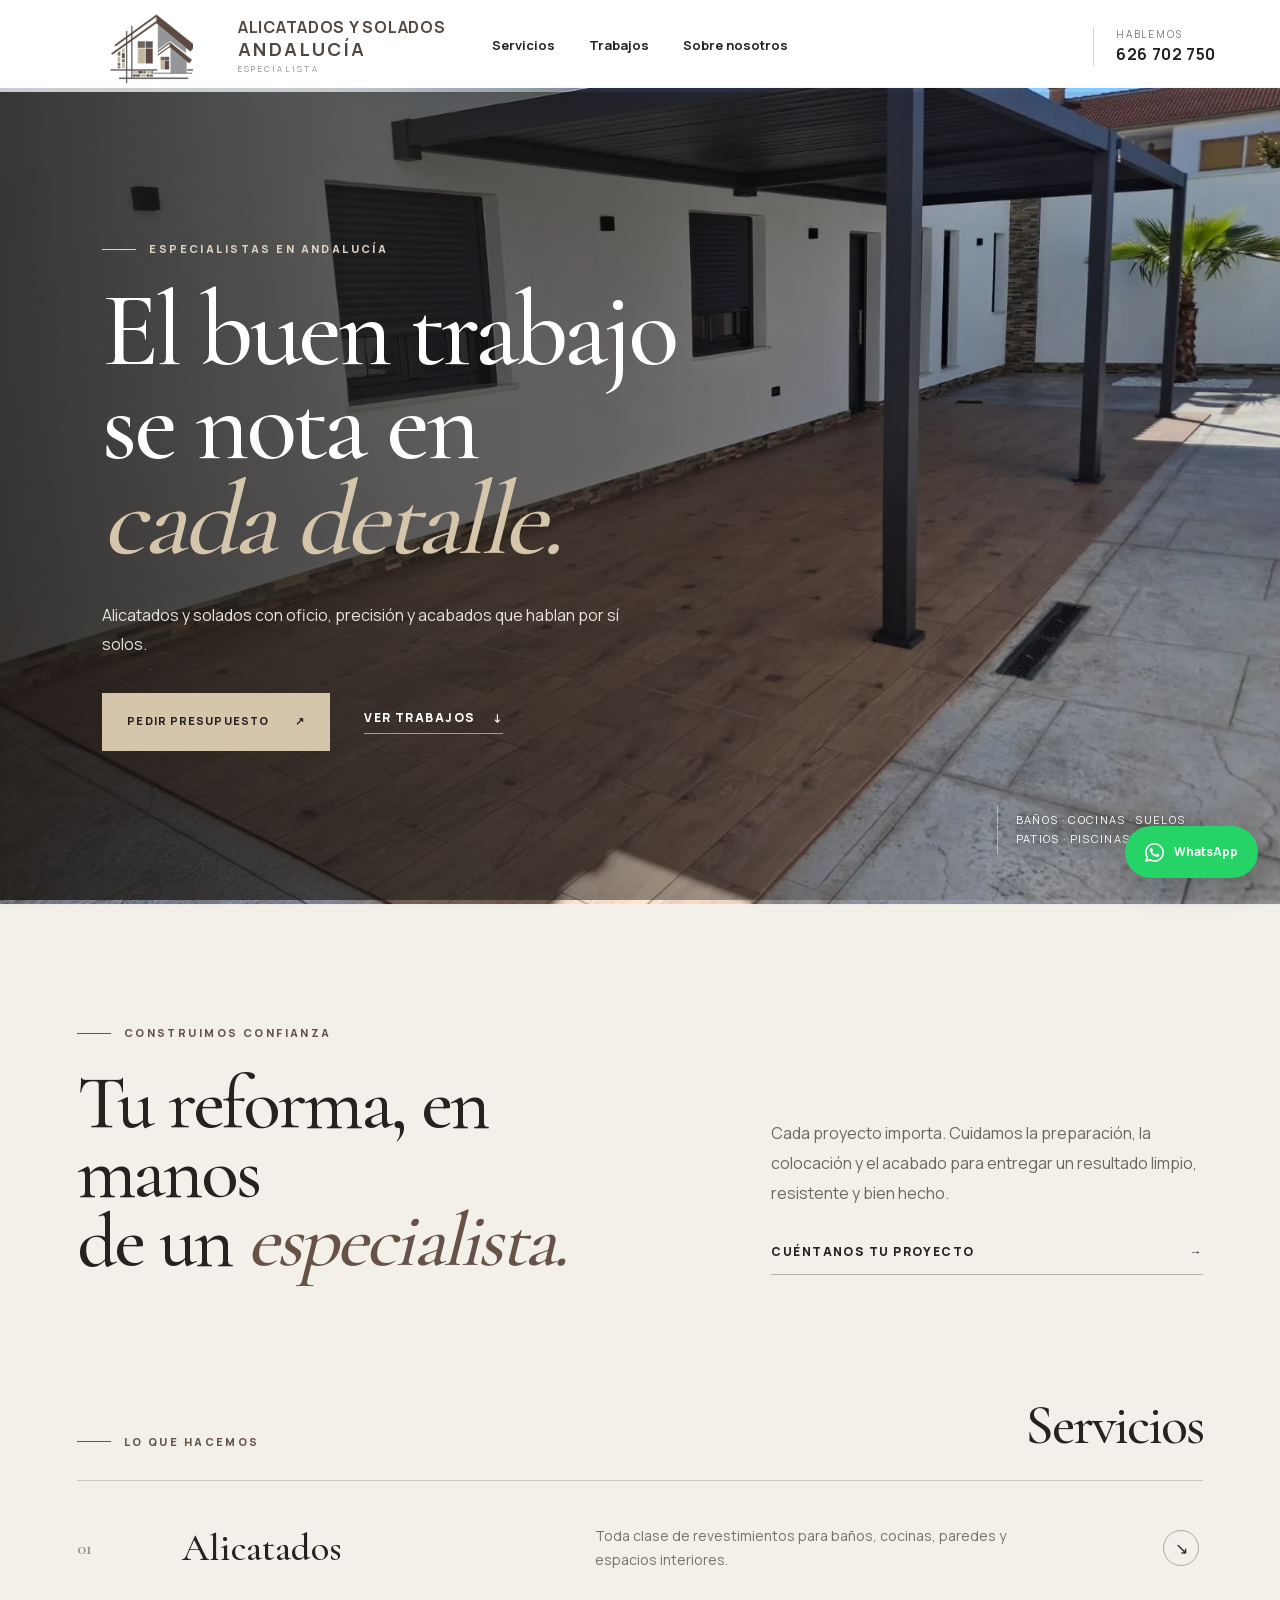
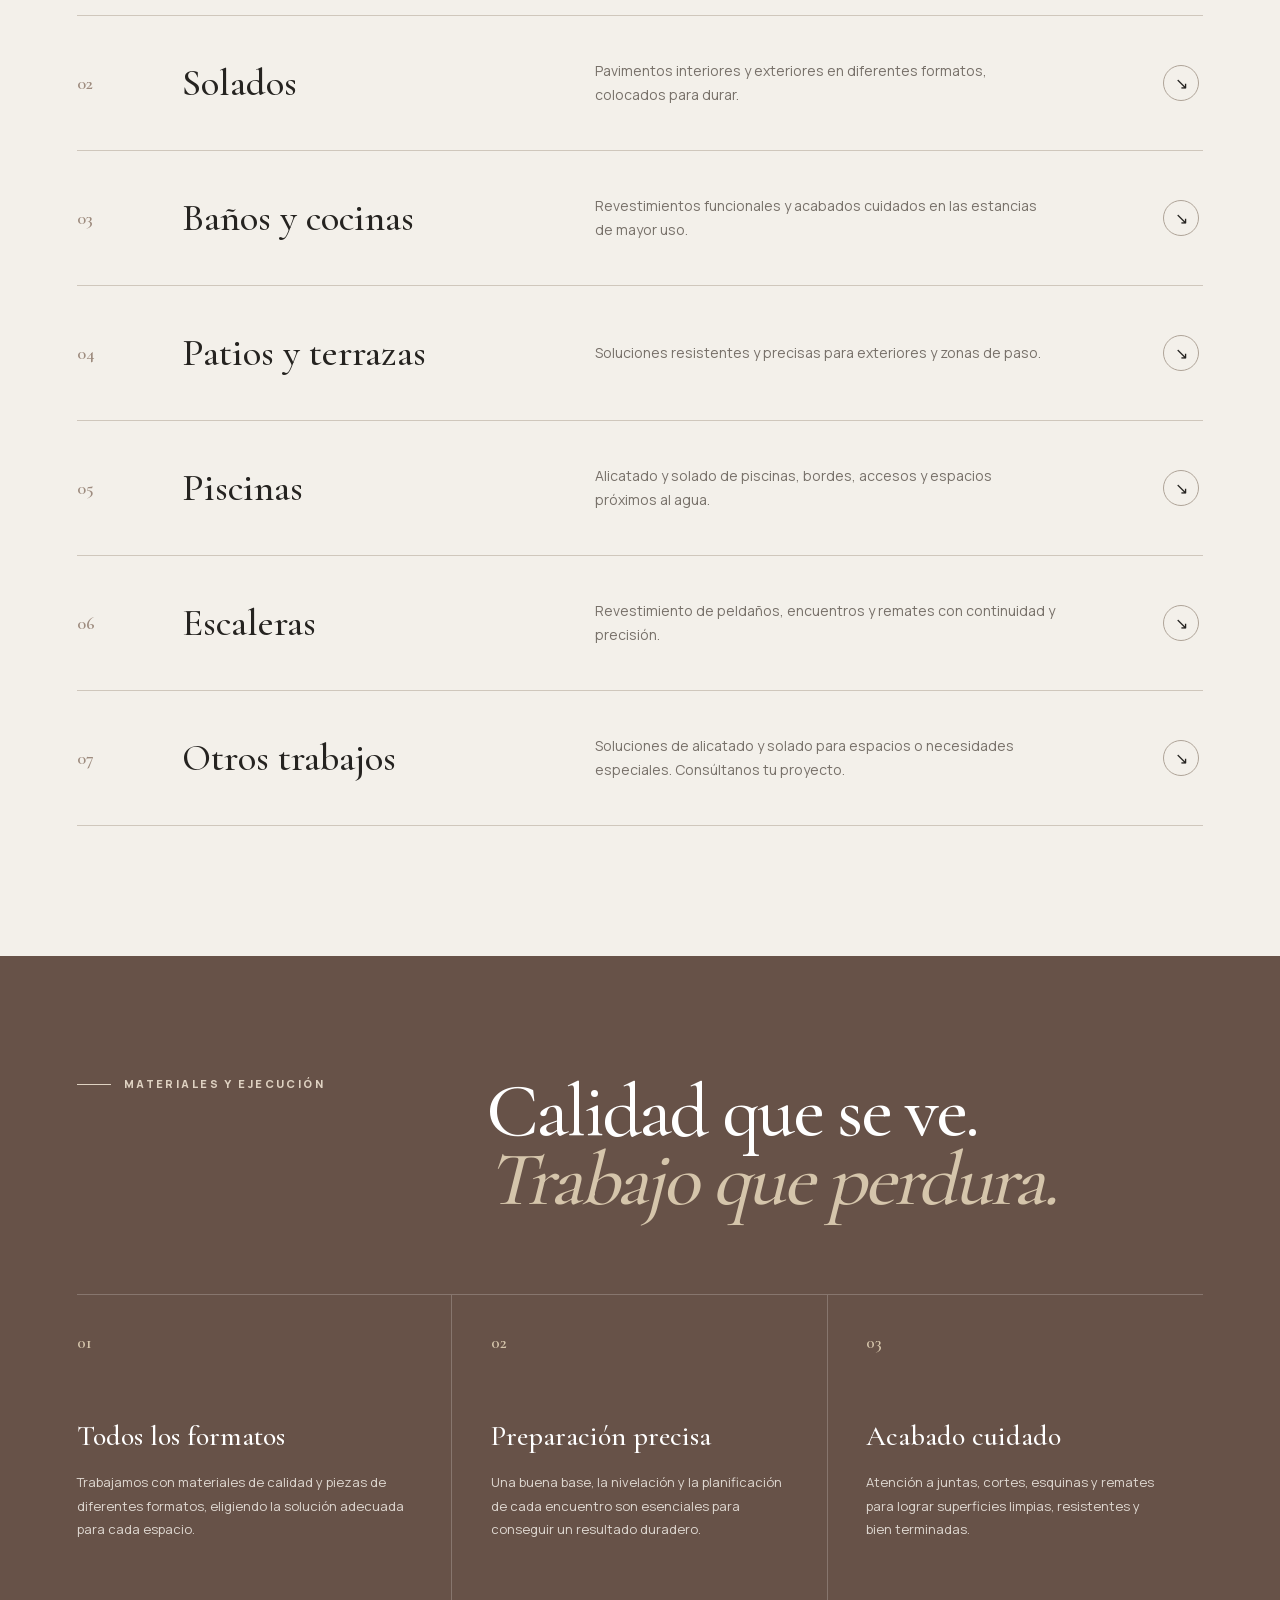
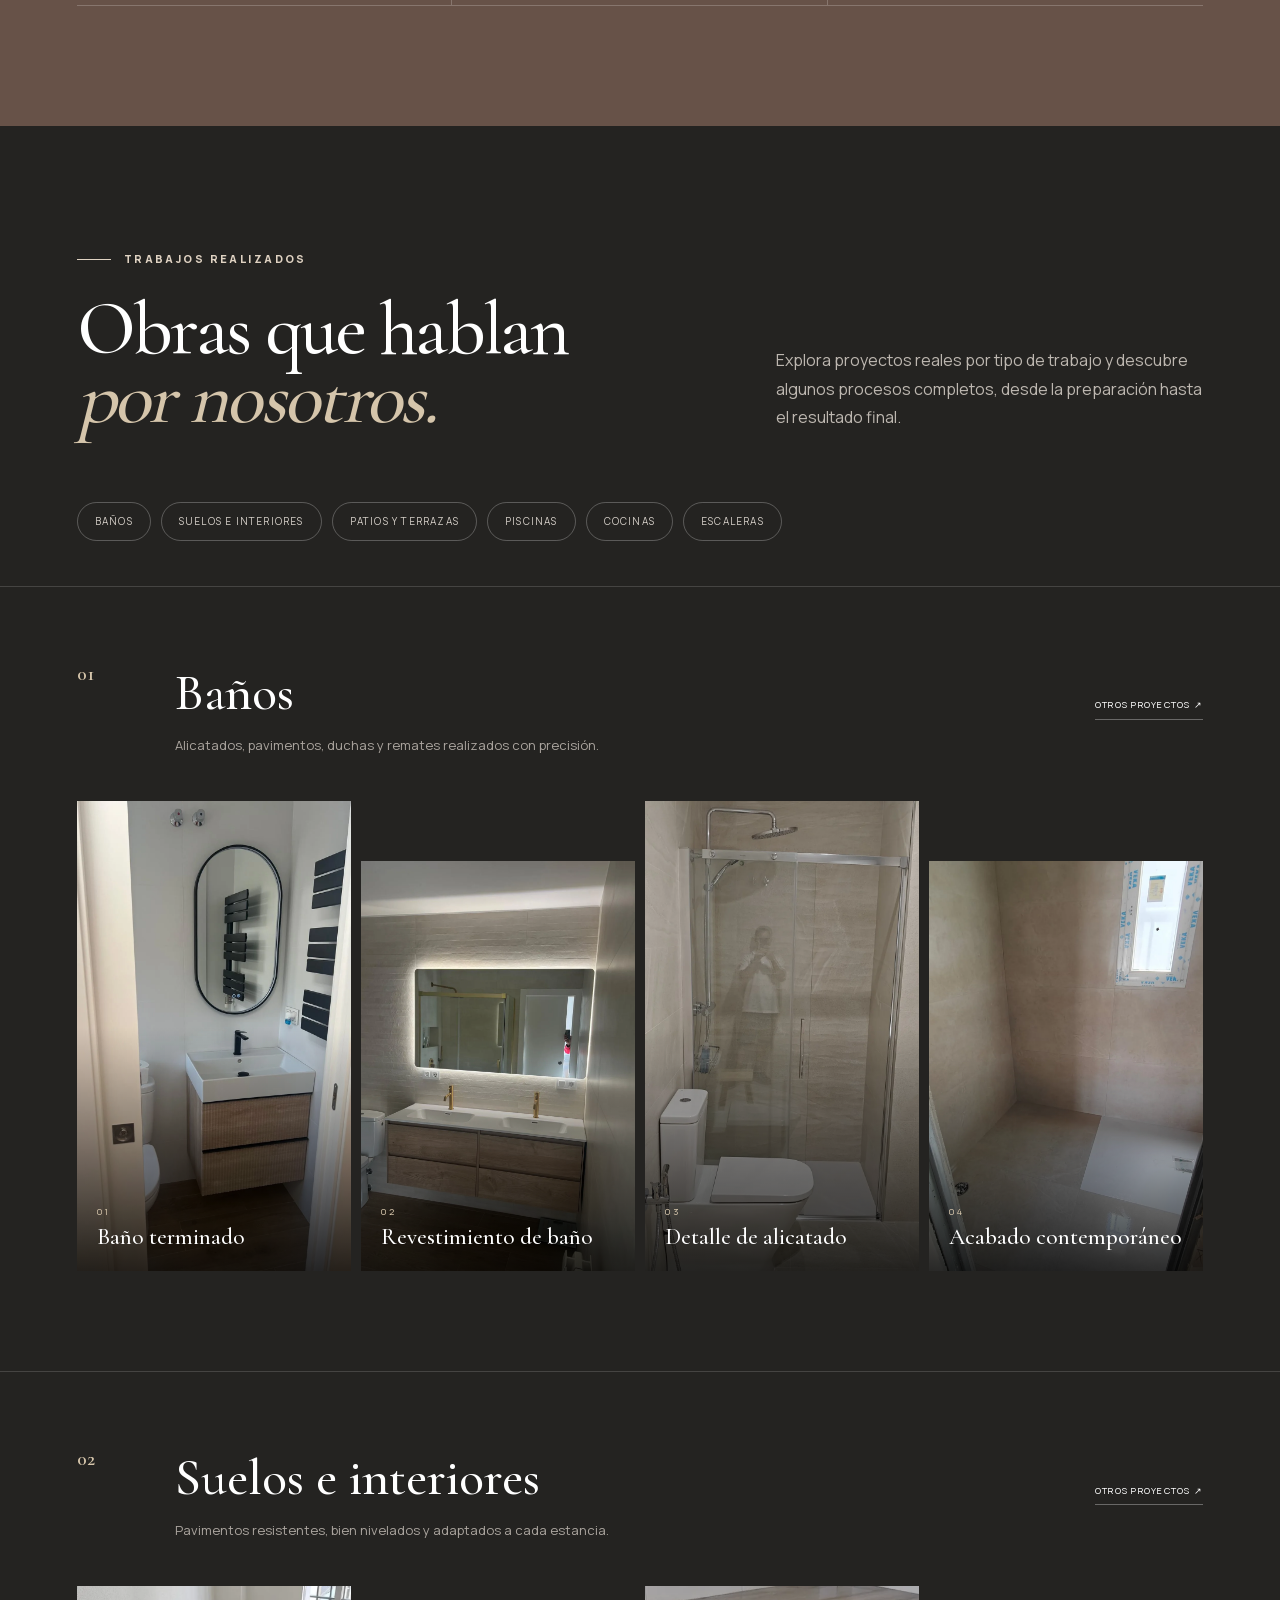
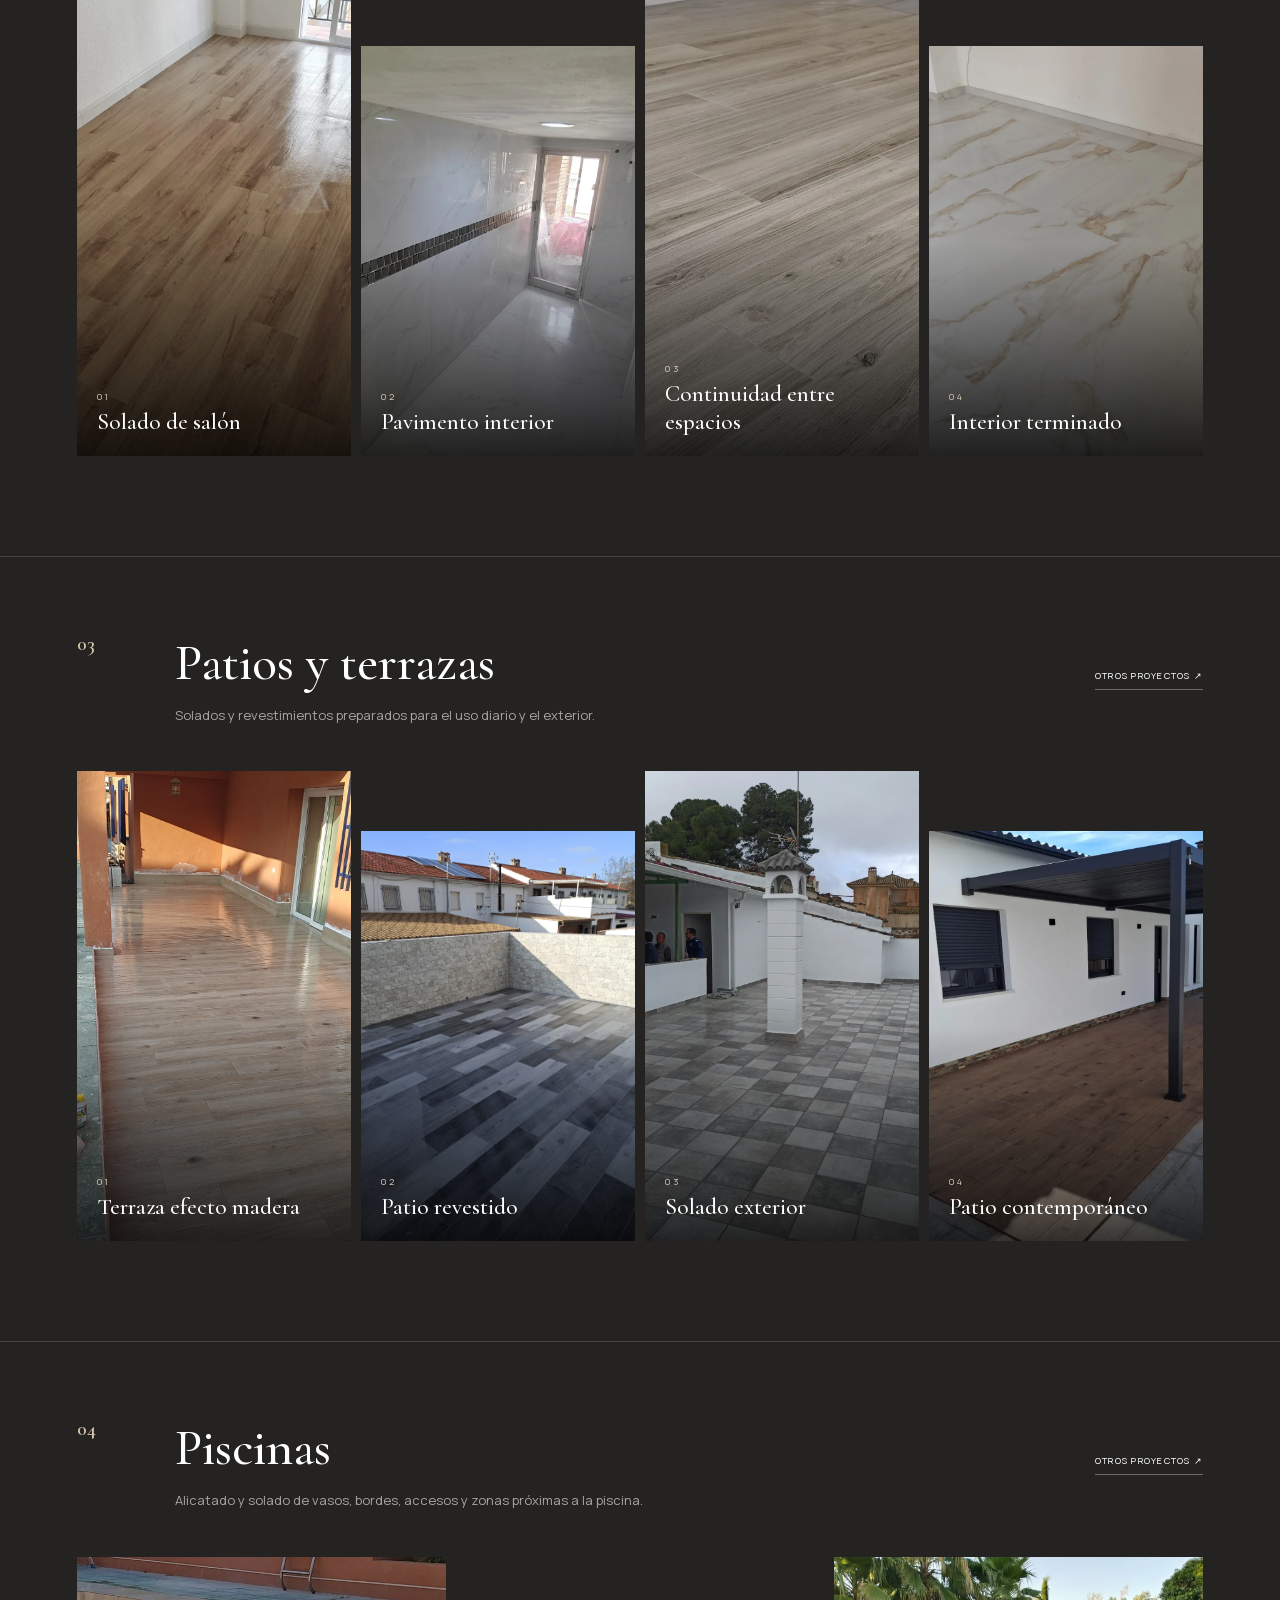
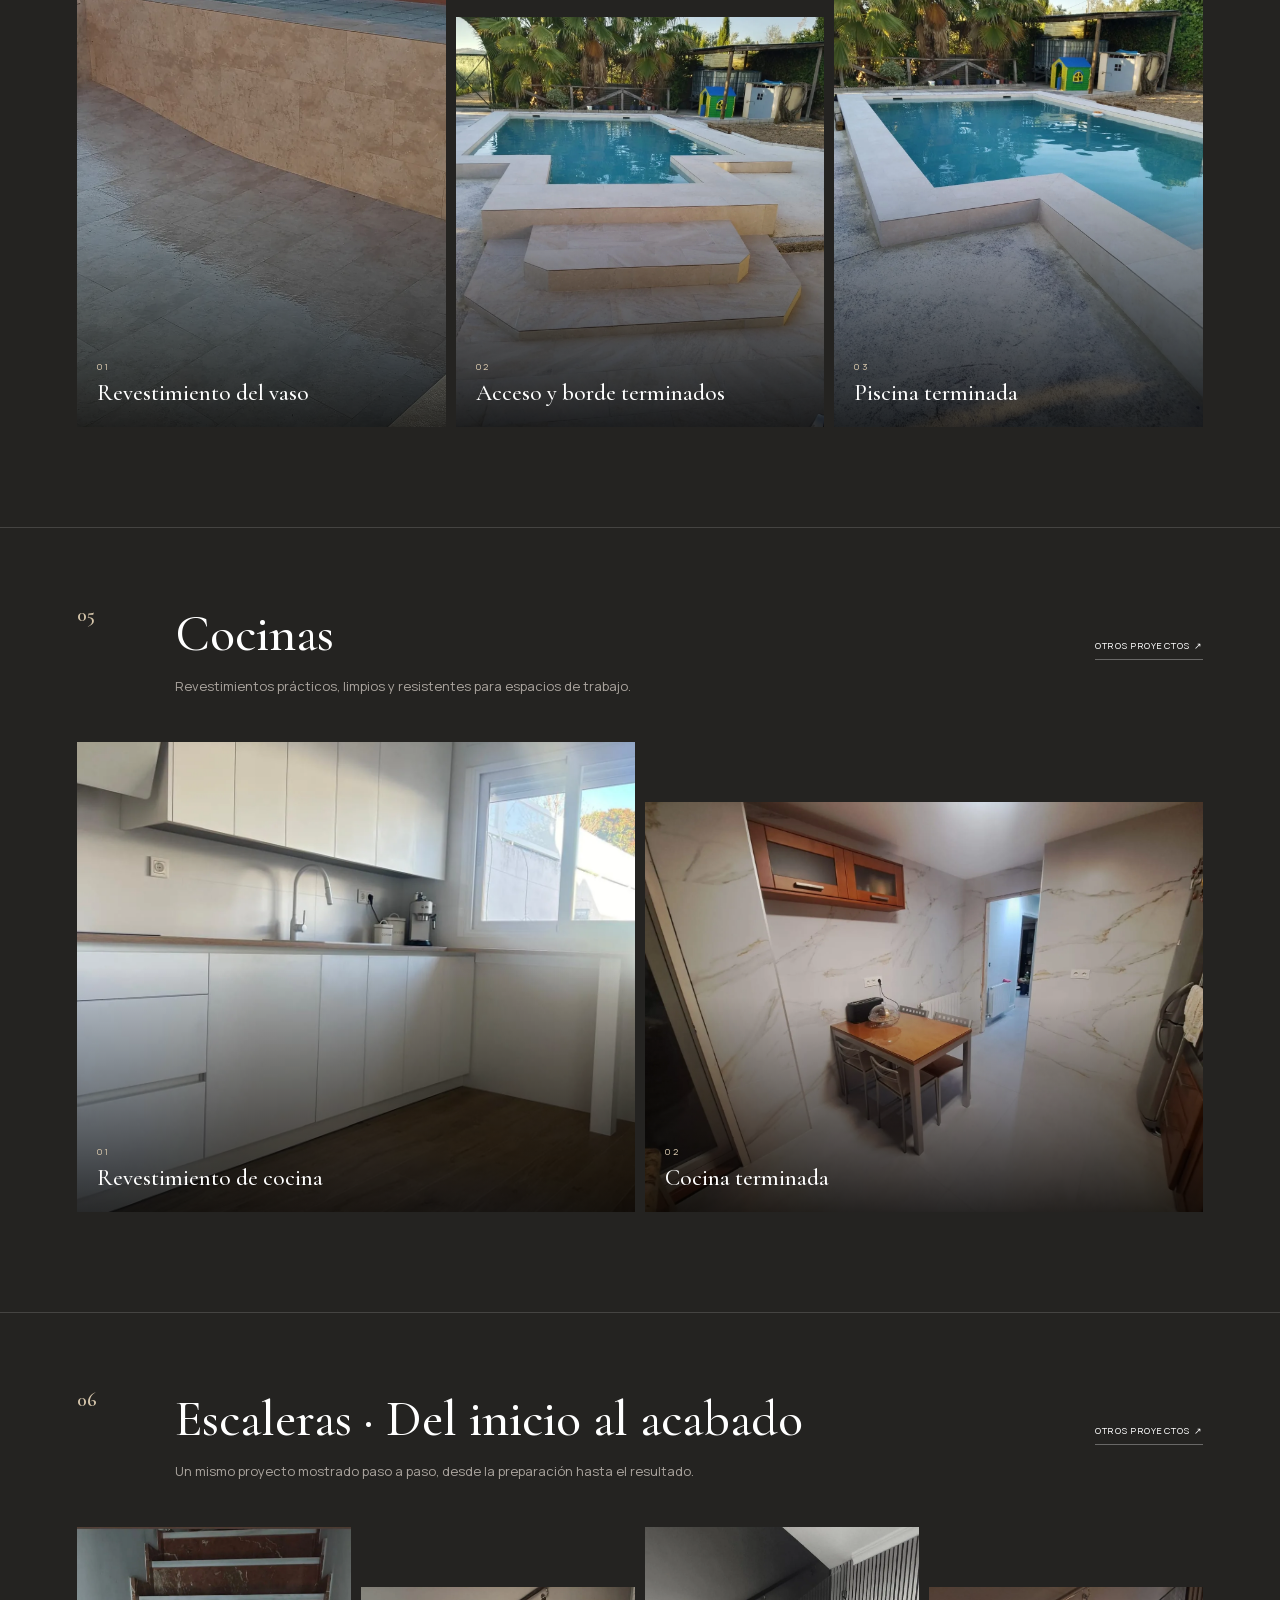
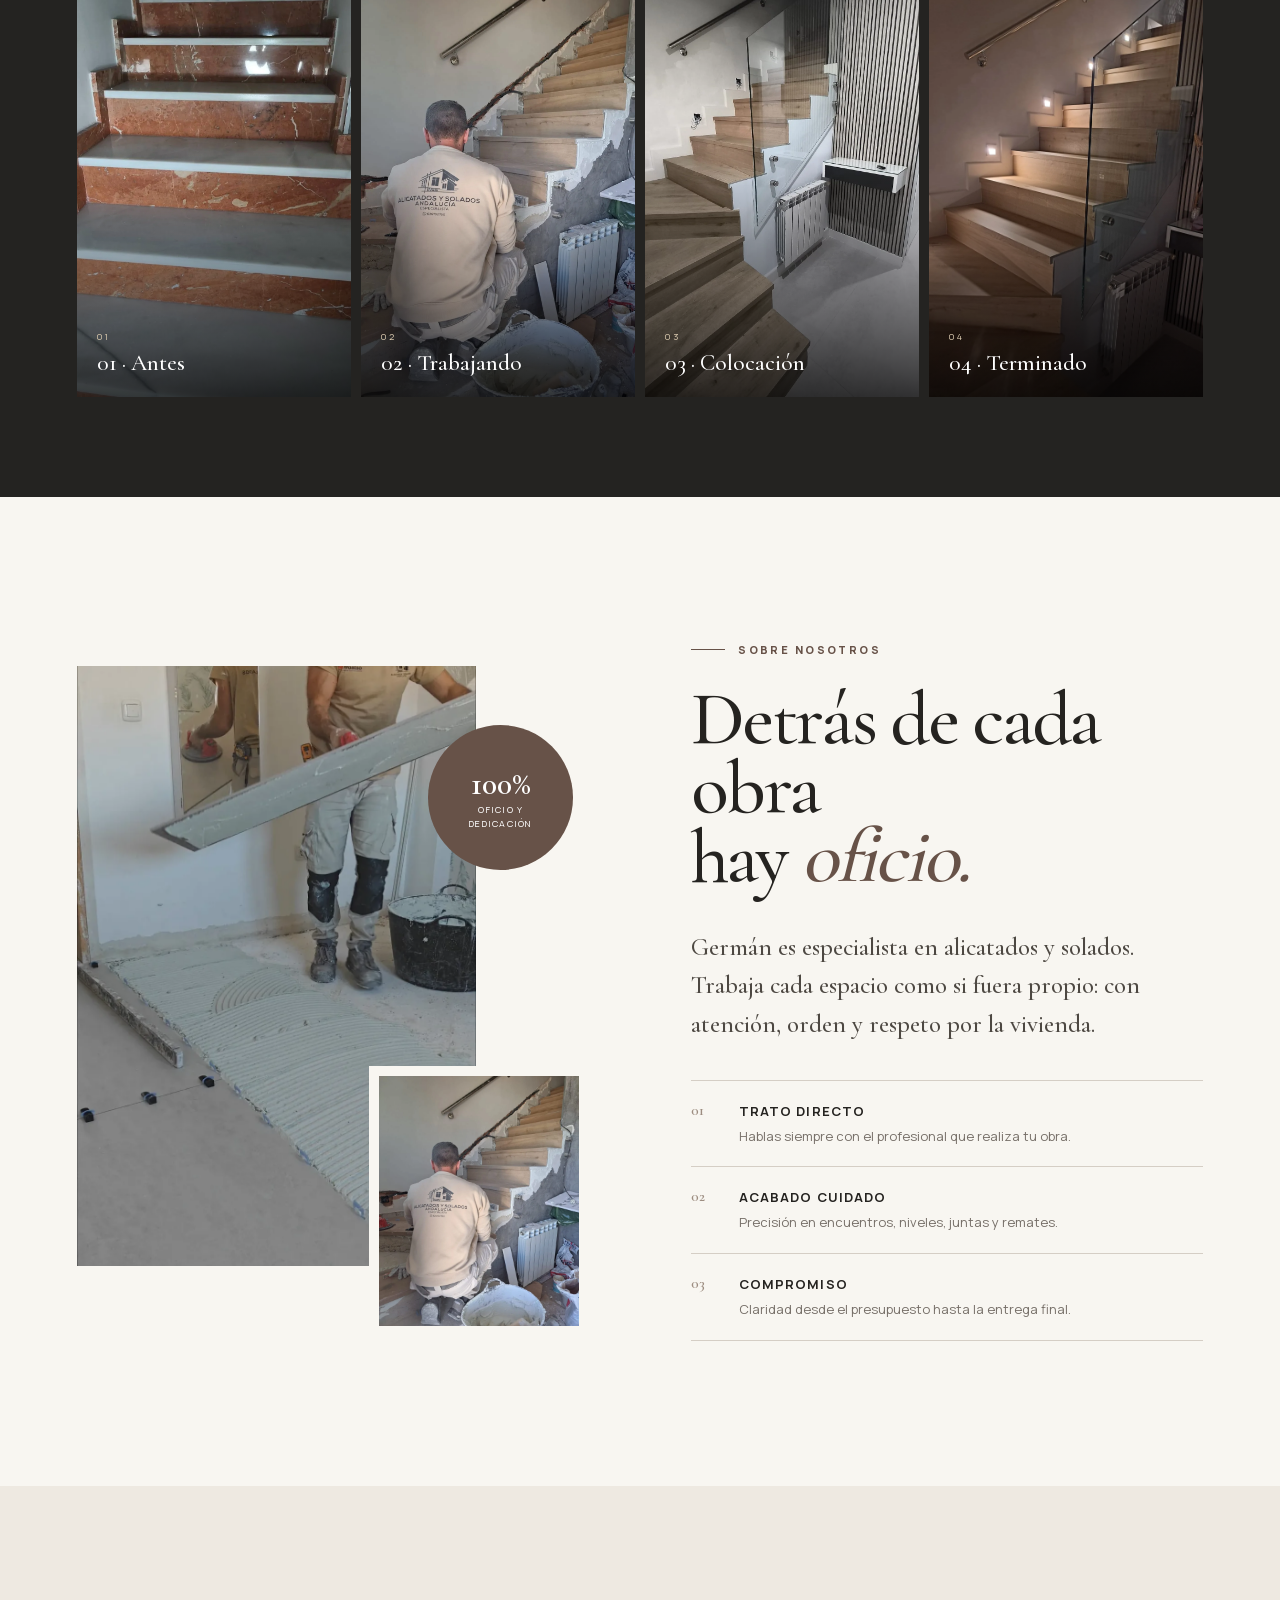
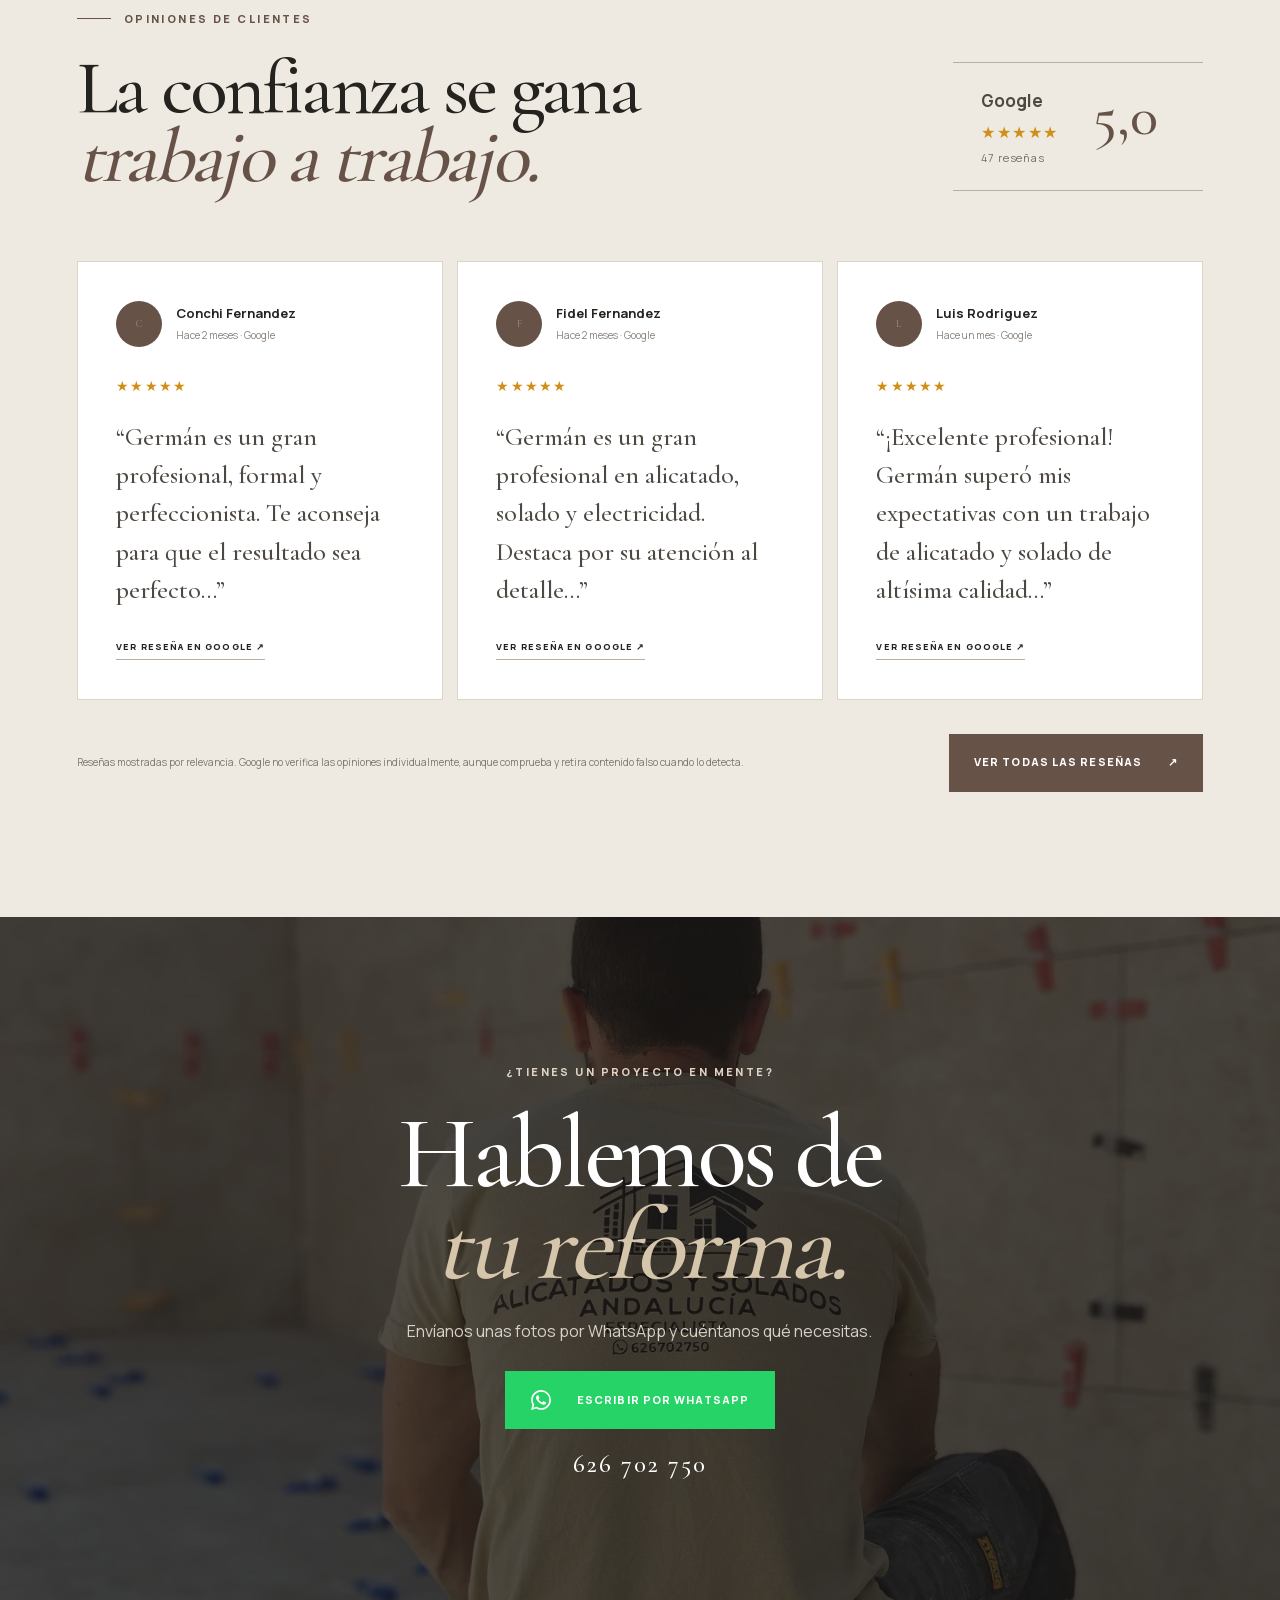
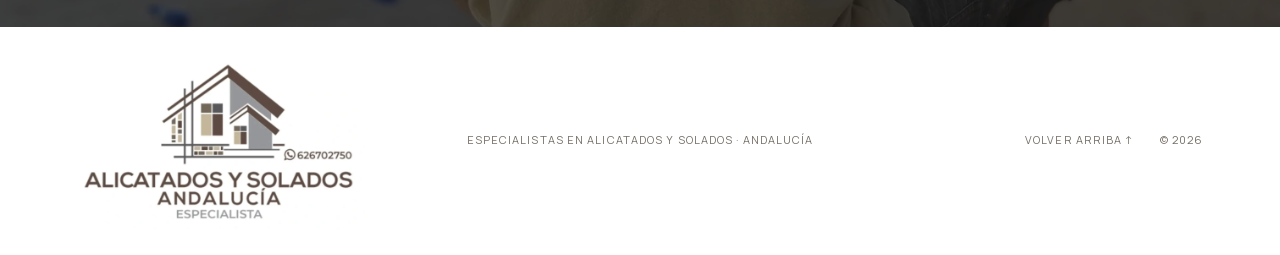
==== commit 7d641878: "Correct staircase project sequence" ====
--- a/index.html
+++ b/index.html
@@ -1 +1 @@
-<!DOCTYPE html><html lang="es"><head><meta charSet="utf-8"/><meta name="viewport" content="width=device-width, initial-scale=1, viewport-fit=cover"/><link rel="preload" href="/_next/static/media/01e4147cff8141ee-s.p.10ked.7w885.g.woff2" as="font" crossorigin="" type="font/woff2"/><link rel="preload" href="/_next/static/media/a343f882a40d2cc9-s.p.0kho-wj7-y-w1.woff2" as="font" crossorigin="" type="font/woff2"/><link rel="preload" href="/trabajos/logo/marca-casa.png" as="image"/><link rel="preload" href="/trabajos/trabajando/trabajando-01.webp" as="image"/><link rel="preload" href="/trabajos/trabajando/trabajando-05.webp" as="image"/><link rel="preload" href="/trabajos/trabajando/trabajando-03.webp" as="image"/><link rel="preload" href="/whatsapp.svg" as="image"/><link rel="preload" href="/trabajos/logo/logo-pie.png" as="image"/><link rel="stylesheet" href="/_next/static/chunks/11t4738gzrh5d.css" data-precedence="next"/><link rel="preload" as="script" fetchPriority="low" href="/_next/static/chunks/15xrurgzs99gv.js"/><script src="/_next/static/chunks/0r8nt2o8muejo.js" async=""></script><script src="/_next/static/chunks/07lhk_q6pmm3r.js" async=""></script><script src="/_next/static/chunks/turbopack-0l2a5lou.xw1r.js" async=""></script><script src="/_next/static/chunks/0dbhjjzl8qfwv.js" async=""></script><meta name="next-size-adjust" content=""/><title>Alicatados y Solados Andalucía | Reformas y colocación profesional</title><meta name="description" content="Especialistas en alicatados, solados, baños, cocinas, patios y escaleras en Andalucía. Consulta tu proyecto por WhatsApp."/><meta name="keywords" content="alicatados Andalucía,solados Andalucía,reformas de baños,colocación de suelos,alicatador"/><meta name="robots" content="index, follow"/><meta property="og:title" content="Alicatados y Solados Andalucía"/><meta property="og:description" content="El buen trabajo se nota en cada detalle."/><meta property="og:locale" content="es_ES"/><meta property="og:image" content="https://alicatadosysoladosandalucia.github.io/og.png"/><meta property="og:image:width" content="1200"/><meta property="og:image:height" content="630"/><meta property="og:type" content="website"/><meta name="twitter:card" content="summary_large_image"/><meta name="twitter:title" content="Alicatados y Solados Andalucía"/><meta name="twitter:description" content="El buen trabajo se nota en cada detalle."/><meta name="twitter:image" content="https://alicatadosysoladosandalucia.github.io/og.png"/><link rel="icon" href="/trabajos/logo/logo-02.webp"/><script src="/_next/static/chunks/03~yq9q893hmn.js" noModule=""></script></head><body class="manrope_fb147192-module__pufAgq__variable cormorant_garamond_f5ea7f19-module__SQ5ScW__variable"><div hidden=""><!--$--><!--/$--></div><main><script type="application/ld+json">{"@context":"https://schema.org","@type":"HomeAndConstructionBusiness","name":"Alicatados y Solados Andalucía","telephone":"+34626702750","areaServed":"Andalucía","description":"Especialistas en alicatados, solados, baños, cocinas, patios y escaleras.","image":"/trabajos/logo/logo-01.webp"}</script><header class="site-header"><a class="brand" href="#inicio" aria-label="Ir al inicio"><span class="brand-symbol"><img src="/trabajos/logo/marca-casa.png" alt=""/></span><span class="brand-name"><strong>Alicatados y Solados</strong><b>Andalucía</b><small>Especialista</small></span></a><nav aria-label="Navegación principal"><a href="#servicios">Servicios</a><a href="#trabajos">Trabajos</a><a href="#nosotros">Sobre nosotros</a></nav><a class="header-contact" href="https://wa.me/34626702750?text=Hola%20Germ%C3%A1n%2C%20he%20visto%20tu%20web%20y%20me%20gustar%C3%ADa%20pedir%20presupuesto." target="_blank" rel="noreferrer"><span>Hablemos</span><strong>626 702 750</strong></a></header><section class="hero" id="inicio"><div class="hero-image" aria-hidden="true"></div><div class="hero-shade"></div><div class="hero-copy"><p class="eyebrow light">Especialistas en Andalucía</p><h1>El buen trabajo<br/>se nota en<br/><em>cada detalle.</em></h1><p class="hero-lead">Alicatados y solados con oficio, precisión y acabados que hablan por sí solos.</p><div class="hero-actions"><a class="button primary" href="https://wa.me/34626702750?text=Hola%20Germ%C3%A1n%2C%20he%20visto%20tu%20web%20y%20me%20gustar%C3%ADa%20pedir%20presupuesto." target="_blank" rel="noreferrer">Pedir presupuesto <span>↗</span></a><a class="text-link" href="#trabajos">Ver trabajos <span>↓</span></a></div></div><div class="hero-note"><span class="line"></span><p>Baños · Cocinas · Suelos<br/>Patios · Piscinas · Escaleras</p></div></section><section class="intro section"><div><p class="eyebrow">Construimos confianza</p><h2>Tu reforma, en manos<br/>de un <em>especialista.</em></h2></div><div class="intro-text"><p>Cada proyecto importa. Cuidamos la preparación, la colocación y el acabado para entregar un resultado limpio, resistente y bien hecho.</p><a class="arrow-link" href="https://wa.me/34626702750?text=Hola%20Germ%C3%A1n%2C%20he%20visto%20tu%20web%20y%20me%20gustar%C3%ADa%20pedir%20presupuesto." target="_blank" rel="noreferrer">Cuéntanos tu proyecto <span>→</span></a></div></section><section class="services section" id="servicios"><div class="section-heading"><p class="eyebrow">Lo que hacemos</p><h2>Servicios</h2></div><div class="service-list"><article class="service-row"><span class="service-number">01</span><h3>Alicatados</h3><p>Toda clase de revestimientos para baños, cocinas, paredes y espacios interiores.</p><a class="service-icon" href="#banos" aria-label="Ver trabajos de Alicatados">↘</a></article><article class="service-row"><span class="service-number">02</span><h3>Solados</h3><p>Pavimentos interiores y exteriores en diferentes formatos, colocados para durar.</p><a class="service-icon" href="#suelos" aria-label="Ver trabajos de Solados">↘</a></article><article class="service-row"><span class="service-number">03</span><h3>Baños y cocinas</h3><p>Revestimientos funcionales y acabados cuidados en las estancias de mayor uso.</p><a class="service-icon" href="#banos" aria-label="Ver trabajos de Baños y cocinas">↘</a></article><article class="service-row"><span class="service-number">04</span><h3>Patios y terrazas</h3><p>Soluciones resistentes y precisas para exteriores y zonas de paso.</p><a class="service-icon" href="#exteriores" aria-label="Ver trabajos de Patios y terrazas">↘</a></article><article class="service-row"><span class="service-number">05</span><h3>Piscinas</h3><p>Alicatado y solado de piscinas, bordes, accesos y espacios próximos al agua.</p><a class="service-icon" href="#piscinas" aria-label="Ver trabajos de Piscinas">↘</a></article><article class="service-row"><span class="service-number">06</span><h3>Escaleras</h3><p>Revestimiento de peldaños, encuentros y remates con continuidad y precisión.</p><a class="service-icon" href="#escaleras" aria-label="Ver trabajos de Escaleras">↘</a></article><article class="service-row"><span class="service-number">07</span><h3>Otros trabajos</h3><p>Soluciones de alicatado y solado para espacios o necesidades especiales. Consúltanos tu proyecto.</p><a class="service-icon" href="#trabajos" aria-label="Ver trabajos de Otros trabajos">↘</a></article></div></section><section class="quality section"><div class="quality-heading"><p class="eyebrow light">Materiales y ejecución</p><h2>Calidad que se ve.<br/><em>Trabajo que perdura.</em></h2></div><div class="quality-grid"><article><span>01</span><h3>Todos los formatos</h3><p>Trabajamos con materiales de calidad y piezas de diferentes formatos, eligiendo la solución adecuada para cada espacio.</p></article><article><span>02</span><h3>Preparación precisa</h3><p>Una buena base, la nivelación y la planificación de cada encuentro son esenciales para conseguir un resultado duradero.</p></article><article><span>03</span><h3>Acabado cuidado</h3><p>Atención a juntas, cortes, esquinas y remates para lograr superficies limpias, resistentes y bien terminadas.</p></article></div></section><section class="work-section" id="trabajos"><div class="section work-top"><div><p class="eyebrow light">Trabajos realizados</p><h2>Obras que hablan<br/><em>por nosotros.</em></h2></div><p class="work-intro">Explora proyectos reales por tipo de trabajo y descubre algunos procesos completos, desde la preparación hasta el resultado final.</p></div><div class="work-nav section" aria-label="Categorías de trabajos"><a href="#banos">Baños</a><a href="#suelos">Suelos e interiores</a><a href="#exteriores">Patios y terrazas</a><a href="#piscinas">Piscinas</a><a href="#cocinas">Cocinas</a><a href="#escaleras">Escaleras</a></div><div class="work-categories"><section class="work-category section" id="banos"><div class="category-heading"><span>01</span><div><h3>Baños</h3><p>Alicatados, pavimentos, duchas y remates realizados con precisión.</p></div><a href="#galeria-banos">Otros proyectos ↗</a></div><div class="category-gallery gallery-4"><figure><img src="/trabajos/bano/bano-01.webp" alt="Baño terminado" loading="lazy" decoding="async"/><figcaption><span>01</span><strong>Baño terminado</strong></figcaption></figure><figure><img src="/trabajos/bano/bano-05.webp" alt="Revestimiento de baño" loading="lazy" decoding="async"/><figcaption><span>02</span><strong>Revestimiento de baño</strong></figcaption></figure><figure><img src="/trabajos/bano/bano-12.webp" alt="Detalle de alicatado" loading="lazy" decoding="async"/><figcaption><span>03</span><strong>Detalle de alicatado</strong></figcaption></figure><figure><img src="/trabajos/bano/bano-16.webp" alt="Acabado contemporáneo" loading="lazy" decoding="async"/><figcaption><span>04</span><strong>Acabado contemporáneo</strong></figcaption></figure></div></section><section class="work-category section" id="suelos"><div class="category-heading"><span>02</span><div><h3>Suelos e interiores</h3><p>Pavimentos resistentes, bien nivelados y adaptados a cada estancia.</p></div><a href="#galeria-suelos">Otros proyectos ↗</a></div><div class="category-gallery gallery-4"><figure><img src="/trabajos/salon/salon-01.webp" alt="Solado de salón" loading="lazy" decoding="async"/><figcaption><span>01</span><strong>Solado de salón</strong></figcaption></figure><figure><img src="/trabajos/salon/salon-03.webp" alt="Pavimento interior" loading="lazy" decoding="async"/><figcaption><span>02</span><strong>Pavimento interior</strong></figcaption></figure><figure><img src="/trabajos/salon/salon-05.webp" alt="Continuidad entre espacios" loading="lazy" decoding="async"/><figcaption><span>03</span><strong>Continuidad entre espacios</strong></figcaption></figure><figure><img src="/trabajos/salon/salon-08.webp" alt="Interior terminado" loading="lazy" decoding="async"/><figcaption><span>04</span><strong>Interior terminado</strong></figcaption></figure></div></section><section class="work-category section" id="exteriores"><div class="category-heading"><span>03</span><div><h3>Patios y terrazas</h3><p>Solados y revestimientos preparados para el uso diario y el exterior.</p></div><a href="#galeria-exteriores">Otros proyectos ↗</a></div><div class="category-gallery gallery-4"><figure><img src="/trabajos/patio/patio-04.webp" alt="Terraza efecto madera" loading="lazy" decoding="async"/><figcaption><span>01</span><strong>Terraza efecto madera</strong></figcaption></figure><figure><img src="/trabajos/patio/patio-06.webp" alt="Patio revestido" loading="lazy" decoding="async"/><figcaption><span>02</span><strong>Patio revestido</strong></figcaption></figure><figure><img src="/trabajos/patio/patio-08.webp" alt="Solado exterior" loading="lazy" decoding="async"/><figcaption><span>03</span><strong>Solado exterior</strong></figcaption></figure><figure><img src="/trabajos/patio/patio-10.webp" alt="Patio contemporáneo" loading="lazy" decoding="async"/><figcaption><span>04</span><strong>Patio contemporáneo</strong></figcaption></figure></div></section><section class="work-category section" id="piscinas"><div class="category-heading"><span>04</span><div><h3>Piscinas</h3><p>Alicatado y solado de vasos, bordes, accesos y zonas próximas a la piscina.</p></div><a href="#galeria-piscinas">Otros proyectos ↗</a></div><div class="category-gallery gallery-3"><figure><img src="/trabajos/patio/patio-03.webp" alt="Revestimiento del vaso" loading="lazy" decoding="async"/><figcaption><span>01</span><strong>Revestimiento del vaso</strong></figcaption></figure><figure><img src="/trabajos/patio/patio-01.webp" alt="Acceso y borde terminados" loading="lazy" decoding="async"/><figcaption><span>02</span><strong>Acceso y borde terminados</strong></figcaption></figure><figure><img src="/trabajos/patio/patio-02.webp" alt="Piscina terminada" loading="lazy" decoding="async"/><figcaption><span>03</span><strong>Piscina terminada</strong></figcaption></figure></div></section><section class="work-category section" id="cocinas"><div class="category-heading"><span>05</span><div><h3>Cocinas</h3><p>Revestimientos prácticos, limpios y resistentes para espacios de trabajo.</p></div><a href="#galeria-cocinas">Otros proyectos ↗</a></div><div class="category-gallery gallery-2"><figure><img src="/trabajos/cocina/cocina-01.webp" alt="Revestimiento de cocina" loading="lazy" decoding="async"/><figcaption><span>01</span><strong>Revestimiento de cocina</strong></figcaption></figure><figure><img src="/trabajos/cocina/cocina-02.webp" alt="Cocina terminada" loading="lazy" decoding="async"/><figcaption><span>02</span><strong>Cocina terminada</strong></figcaption></figure></div></section><section class="work-category section" id="escaleras"><div class="category-heading"><span>06</span><div><h3>Escaleras · Del inicio al acabado</h3><p>Un mismo proyecto mostrado paso a paso, desde la preparación hasta el resultado.</p></div><a href="#galeria-escaleras">Otros proyectos ↗</a></div><div class="category-gallery gallery-4"><figure><img src="/trabajos/trabajando/trabajando-05.webp" alt="01 · Preparación" loading="lazy" decoding="async"/><figcaption><span>01</span><strong>01 · Preparación</strong></figcaption></figure><figure><img src="/trabajos/escaleras/escaleras-02.webp" alt="02 · Colocación" loading="lazy" decoding="async"/><figcaption><span>02</span><strong>02 · Colocación</strong></figcaption></figure><figure><img src="/trabajos/escaleras/escaleras-01.webp" alt="03 · Remates" loading="lazy" decoding="async"/><figcaption><span>03</span><strong>03 · Remates</strong></figcaption></figure><figure><img src="/trabajos/escaleras/escaleras-07.webp" alt="04 · Resultado final" loading="lazy" decoding="async"/><figcaption><span>04</span><strong>04 · Resultado final</strong></figcaption></figure></div></section></div><section class="gallery-modal" id="galeria-banos"><a class="gallery-backdrop" href="#banos" aria-label="Cerrar galería"></a><div class="gallery-dialog" role="dialog" aria-modal="true" aria-labelledby="titulo-banos"><div class="gallery-dialog-head"><div><p class="eyebrow light">Todos los proyectos</p><h3 id="titulo-banos">Baños</h3></div><a class="gallery-close" href="#banos" aria-label="Cerrar galería">×</a></div><div class="all-projects-grid"><figure><img src="/trabajos/bano/bano-01.webp" alt="Baño · Proyecto 01" loading="lazy" decoding="async"/><figcaption><span>01</span>Baño · Proyecto 01</figcaption></figure><figure><img src="/trabajos/bano/bano-02.webp" alt="Baño · Proyecto 02" loading="lazy" decoding="async"/><figcaption><span>02</span>Baño · Proyecto 02</figcaption></figure><figure><img src="/trabajos/bano/bano-03.webp" alt="Baño · Proyecto 03" loading="lazy" decoding="async"/><figcaption><span>03</span>Baño · Proyecto 03</figcaption></figure><figure><img src="/trabajos/bano/bano-04.webp" alt="Baño · Proyecto 04" loading="lazy" decoding="async"/><figcaption><span>04</span>Baño · Proyecto 04</figcaption></figure><figure><img src="/trabajos/bano/bano-05.webp" alt="Baño · Proyecto 05" loading="lazy" decoding="async"/><figcaption><span>05</span>Baño · Proyecto 05</figcaption></figure><figure><img src="/trabajos/bano/bano-06.webp" alt="Baño · Proyecto 06" loading="lazy" decoding="async"/><figcaption><span>06</span>Baño · Proyecto 06</figcaption></figure><figure><img src="/trabajos/bano/bano-07.webp" alt="Baño · Proyecto 07" loading="lazy" decoding="async"/><figcaption><span>07</span>Baño · Proyecto 07</figcaption></figure><figure><img src="/trabajos/bano/bano-08.webp" alt="Baño · Proyecto 08" loading="lazy" decoding="async"/><figcaption><span>08</span>Baño · Proyecto 08</figcaption></figure><figure><img src="/trabajos/bano/bano-09.webp" alt="Baño · Proyecto 09" loading="lazy" decoding="async"/><figcaption><span>09</span>Baño · Proyecto 09</figcaption></figure><figure><img src="/trabajos/bano/bano-10.webp" alt="Baño · Proyecto 10" loading="lazy" decoding="async"/><figcaption><span>10</span>Baño · Proyecto 10</figcaption></figure><figure><img src="/trabajos/bano/bano-11.webp" alt="Baño · Proyecto 11" loading="lazy" decoding="async"/><figcaption><span>11</span>Baño · Proyecto 11</figcaption></figure><figure><img src="/trabajos/bano/bano-12.webp" alt="Baño · Proyecto 12" loading="lazy" decoding="async"/><figcaption><span>12</span>Baño · Proyecto 12</figcaption></figure><figure><img src="/trabajos/bano/bano-13.webp" alt="Baño · Proyecto 13" loading="lazy" decoding="async"/><figcaption><span>13</span>Baño · Proyecto 13</figcaption></figure><figure><img src="/trabajos/bano/bano-14.webp" alt="Baño · Proyecto 14" loading="lazy" decoding="async"/><figcaption><span>14</span>Baño · Proyecto 14</figcaption></figure><figure><img src="/trabajos/bano/bano-15.webp" alt="Baño · Proyecto 15" loading="lazy" decoding="async"/><figcaption><span>15</span>Baño · Proyecto 15</figcaption></figure><figure><img src="/trabajos/bano/bano-16.webp" alt="Baño · Proyecto 16" loading="lazy" decoding="async"/><figcaption><span>16</span>Baño · Proyecto 16</figcaption></figure><figure><img src="/trabajos/bano/bano-17.webp" alt="Baño · Proyecto 17" loading="lazy" decoding="async"/><figcaption><span>17</span>Baño · Proyecto 17</figcaption></figure></div></div></section><section class="gallery-modal" id="galeria-suelos"><a class="gallery-backdrop" href="#suelos" aria-label="Cerrar galería"></a><div class="gallery-dialog" role="dialog" aria-modal="true" aria-labelledby="titulo-suelos"><div class="gallery-dialog-head"><div><p class="eyebrow light">Todos los proyectos</p><h3 id="titulo-suelos">Suelos e interiores</h3></div><a class="gallery-close" href="#suelos" aria-label="Cerrar galería">×</a></div><div class="all-projects-grid"><figure><img src="/trabajos/salon/salon-01.webp" alt="Suelo e interior · Proyecto 01" loading="lazy" decoding="async"/><figcaption><span>01</span>Suelo e interior · Proyecto 01</figcaption></figure><figure><img src="/trabajos/salon/salon-02.webp" alt="Suelo e interior · Proyecto 02" loading="lazy" decoding="async"/><figcaption><span>02</span>Suelo e interior · Proyecto 02</figcaption></figure><figure><img src="/trabajos/salon/salon-03.webp" alt="Suelo e interior · Proyecto 03" loading="lazy" decoding="async"/><figcaption><span>03</span>Suelo e interior · Proyecto 03</figcaption></figure><figure><img src="/trabajos/salon/salon-04.webp" alt="Suelo e interior · Proyecto 04" loading="lazy" decoding="async"/><figcaption><span>04</span>Suelo e interior · Proyecto 04</figcaption></figure><figure><img src="/trabajos/salon/salon-05.webp" alt="Suelo e interior · Proyecto 05" loading="lazy" decoding="async"/><figcaption><span>05</span>Suelo e interior · Proyecto 05</figcaption></figure><figure><img src="/trabajos/salon/salon-06.webp" alt="Suelo e interior · Proyecto 06" loading="lazy" decoding="async"/><figcaption><span>06</span>Suelo e interior · Proyecto 06</figcaption></figure><figure><img src="/trabajos/salon/salon-07.webp" alt="Suelo e interior · Proyecto 07" loading="lazy" decoding="async"/><figcaption><span>07</span>Suelo e interior · Proyecto 07</figcaption></figure><figure><img src="/trabajos/salon/salon-08.webp" alt="Suelo e interior · Proyecto 08" loading="lazy" decoding="async"/><figcaption><span>08</span>Suelo e interior · Proyecto 08</figcaption></figure></div></div></section><section class="gallery-modal" id="galeria-exteriores"><a class="gallery-backdrop" href="#exteriores" aria-label="Cerrar galería"></a><div class="gallery-dialog" role="dialog" aria-modal="true" aria-labelledby="titulo-exteriores"><div class="gallery-dialog-head"><div><p class="eyebrow light">Todos los proyectos</p><h3 id="titulo-exteriores">Patios y terrazas</h3></div><a class="gallery-close" href="#exteriores" aria-label="Cerrar galería">×</a></div><div class="all-projects-grid"><figure><img src="/trabajos/patio/patio-04.webp" alt="Patio o terraza · Proyecto 04" loading="lazy" decoding="async"/><figcaption><span>01</span>Patio o terraza · Proyecto 04</figcaption></figure><figure><img src="/trabajos/patio/patio-05.webp" alt="Patio o terraza · Proyecto 05" loading="lazy" decoding="async"/><figcaption><span>02</span>Patio o terraza · Proyecto 05</figcaption></figure><figure><img src="/trabajos/patio/patio-06.webp" alt="Patio o terraza · Proyecto 06" loading="lazy" decoding="async"/><figcaption><span>03</span>Patio o terraza · Proyecto 06</figcaption></figure><figure><img src="/trabajos/patio/patio-07.webp" alt="Patio o terraza · Proyecto 07" loading="lazy" decoding="async"/><figcaption><span>04</span>Patio o terraza · Proyecto 07</figcaption></figure><figure><img src="/trabajos/patio/patio-08.webp" alt="Patio o terraza · Proyecto 08" loading="lazy" decoding="async"/><figcaption><span>05</span>Patio o terraza · Proyecto 08</figcaption></figure><figure><img src="/trabajos/patio/patio-09.webp" alt="Patio o terraza · Proyecto 09" loading="lazy" decoding="async"/><figcaption><span>06</span>Patio o terraza · Proyecto 09</figcaption></figure><figure><img src="/trabajos/patio/patio-10.webp" alt="Patio o terraza · Proyecto 10" loading="lazy" decoding="async"/><figcaption><span>07</span>Patio o terraza · Proyecto 10</figcaption></figure><figure><img src="/trabajos/patio/patio-11.webp" alt="Patio o terraza · Proyecto 11" loading="lazy" decoding="async"/><figcaption><span>08</span>Patio o terraza · Proyecto 11</figcaption></figure><figure><img src="/trabajos/patio/patio-12.webp" alt="Patio o terraza · Proyecto 12" loading="lazy" decoding="async"/><figcaption><span>09</span>Patio o terraza · Proyecto 12</figcaption></figure></div></div></section><section class="gallery-modal" id="galeria-piscinas"><a class="gallery-backdrop" href="#piscinas" aria-label="Cerrar galería"></a><div class="gallery-dialog" role="dialog" aria-modal="true" aria-labelledby="titulo-piscinas"><div class="gallery-dialog-head"><div><p class="eyebrow light">Todos los proyectos</p><h3 id="titulo-piscinas">Piscinas</h3></div><a class="gallery-close" href="#piscinas" aria-label="Cerrar galería">×</a></div><div class="all-projects-grid"><figure><img src="/trabajos/patio/patio-03.webp" alt="Piscina · Revestimiento del vaso" loading="lazy" decoding="async"/><figcaption><span>01</span>Piscina · Revestimiento del vaso</figcaption></figure><figure><img src="/trabajos/patio/patio-01.webp" alt="Piscina · Acceso y borde" loading="lazy" decoding="async"/><figcaption><span>02</span>Piscina · Acceso y borde</figcaption></figure><figure><img src="/trabajos/patio/patio-02.webp" alt="Piscina · Resultado terminado" loading="lazy" decoding="async"/><figcaption><span>03</span>Piscina · Resultado terminado</figcaption></figure></div></div></section><section class="gallery-modal" id="galeria-cocinas"><a class="gallery-backdrop" href="#cocinas" aria-label="Cerrar galería"></a><div class="gallery-dialog" role="dialog" aria-modal="true" aria-labelledby="titulo-cocinas"><div class="gallery-dialog-head"><div><p class="eyebrow light">Todos los proyectos</p><h3 id="titulo-cocinas">Cocinas</h3></div><a class="gallery-close" href="#cocinas" aria-label="Cerrar galería">×</a></div><div class="all-projects-grid"><figure><img src="/trabajos/cocina/cocina-01.webp" alt="Cocina · Proyecto 01" loading="lazy" decoding="async"/><figcaption><span>01</span>Cocina · Proyecto 01</figcaption></figure><figure><img src="/trabajos/cocina/cocina-02.webp" alt="Cocina · Proyecto 02" loading="lazy" decoding="async"/><figcaption><span>02</span>Cocina · Proyecto 02</figcaption></figure></div></div></section><section class="gallery-modal" id="galeria-escaleras"><a class="gallery-backdrop" href="#escaleras" aria-label="Cerrar galería"></a><div class="gallery-dialog" role="dialog" aria-modal="true" aria-labelledby="titulo-escaleras"><div class="gallery-dialog-head"><div><p class="eyebrow light">Todos los proyectos</p><h3 id="titulo-escaleras">Escaleras · Del inicio al acabado</h3></div><a class="gallery-close" href="#escaleras" aria-label="Cerrar galería">×</a></div><div class="all-projects-grid"><figure><img src="/trabajos/trabajando/trabajando-05.webp" alt="Escalera · Inicio del trabajo" loading="lazy" decoding="async"/><figcaption><span>01</span>Escalera · Inicio del trabajo</figcaption></figure><figure><img src="/trabajos/escaleras/escaleras-01.webp" alt="Escalera · Proyecto 01" loading="lazy" decoding="async"/><figcaption><span>02</span>Escalera · Proyecto 01</figcaption></figure><figure><img src="/trabajos/escaleras/escaleras-02.webp" alt="Escalera · Proyecto 02" loading="lazy" decoding="async"/><figcaption><span>03</span>Escalera · Proyecto 02</figcaption></figure><figure><img src="/trabajos/escaleras/escaleras-03.webp" alt="Escalera · Proyecto 03" loading="lazy" decoding="async"/><figcaption><span>04</span>Escalera · Proyecto 03</figcaption></figure><figure><img src="/trabajos/escaleras/escaleras-04.webp" alt="Escalera · Proyecto 04" loading="lazy" decoding="async"/><figcaption><span>05</span>Escalera · Proyecto 04</figcaption></figure><figure><img src="/trabajos/escaleras/escaleras-05.webp" alt="Escalera · Proyecto 05" loading="lazy" decoding="async"/><figcaption><span>06</span>Escalera · Proyecto 05</figcaption></figure><figure><img src="/trabajos/escaleras/escaleras-06.webp" alt="Escalera · Proyecto 06" loading="lazy" decoding="async"/><figcaption><span>07</span>Escalera · Proyecto 06</figcaption></figure><figure><img src="/trabajos/escaleras/escaleras-07.webp" alt="Escalera · Proyecto 07" loading="lazy" decoding="async"/><figcaption><span>08</span>Escalera · Proyecto 07</figcaption></figure></div></div></section></section><section class="about section" id="nosotros"><div class="about-images"><img class="about-main" src="/trabajos/trabajando/trabajando-01.webp" alt="Germán colocando pavimento"/><img class="about-detail" src="/trabajos/trabajando/trabajando-05.webp" alt="Detalle del trabajo de alicatado"/><div class="craft-badge"><strong>100%</strong><span>Oficio y<br/>dedicación</span></div></div><div class="about-copy"><p class="eyebrow">Sobre nosotros</p><h2>Detrás de cada obra<br/>hay <em>oficio.</em></h2><p class="about-lead">Germán es especialista en alicatados y solados. Trabaja cada espacio como si fuera propio: con atención, orden y respeto por la vivienda.</p><div class="values"><div><span>01</span><p><strong>Trato directo</strong>Hablas siempre con el profesional que realiza tu obra.</p></div><div><span>02</span><p><strong>Acabado cuidado</strong>Precisión en encuentros, niveles, juntas y remates.</p></div><div><span>03</span><p><strong>Compromiso</strong>Claridad desde el presupuesto hasta la entrega final.</p></div></div></div></section><section class="reviews section" id="resenas"><div class="reviews-heading"><div><p class="eyebrow">Opiniones de clientes</p><h2>La confianza se gana<br/><em>trabajo a trabajo.</em></h2></div><a class="google-score" href="https://www.google.com/maps?cid=895509983306258272" target="_blank" rel="noreferrer" aria-label="Ver las 47 reseñas en Google"><span class="google-word">Google</span><strong>5,0</strong><span class="review-stars" aria-label="5 de 5 estrellas">★★★★★</span><small>47 reseñas</small></a></div><div class="reviews-grid"><article class="review-card"><div class="review-card-top"><span class="review-avatar" aria-hidden="true">C</span><div><strong>Conchi Fernandez</strong><span>Hace 2 meses<!-- --> · Google</span></div></div><div class="review-stars" aria-label="5 de 5 estrellas">★★★★★</div><blockquote>“<!-- -->Germán es un gran profesional, formal y perfeccionista. Te aconseja para que el resultado sea perfecto…<!-- -->”</blockquote><a href="https://www.google.com/maps?cid=895509983306258272" target="_blank" rel="noreferrer">Ver reseña en Google ↗</a></article><article class="review-card"><div class="review-card-top"><span class="review-avatar" aria-hidden="true">F</span><div><strong>Fidel Fernandez</strong><span>Hace 2 meses<!-- --> · Google</span></div></div><div class="review-stars" aria-label="5 de 5 estrellas">★★★★★</div><blockquote>“<!-- -->Germán es un gran profesional en alicatado, solado y electricidad. Destaca por su atención al detalle…<!-- -->”</blockquote><a href="https://www.google.com/maps?cid=895509983306258272" target="_blank" rel="noreferrer">Ver reseña en Google ↗</a></article><article class="review-card"><div class="review-card-top"><span class="review-avatar" aria-hidden="true">L</span><div><strong>Luis Rodriguez</strong><span>Hace un mes<!-- --> · Google</span></div></div><div class="review-stars" aria-label="5 de 5 estrellas">★★★★★</div><blockquote>“<!-- -->¡Excelente profesional! Germán superó mis expectativas con un trabajo de alicatado y solado de altísima calidad…<!-- -->”</blockquote><a href="https://www.google.com/maps?cid=895509983306258272" target="_blank" rel="noreferrer">Ver reseña en Google ↗</a></article></div><div class="reviews-actions"><p>Reseñas mostradas por relevancia. Google no verifica las opiniones individualmente, aunque comprueba y retira contenido falso cuando lo detecta.</p><a class="button reviews-button" href="https://www.google.com/maps?cid=895509983306258272" target="_blank" rel="noreferrer">Ver todas las reseñas <span>↗</span></a></div></section><section class="contact"><img src="/trabajos/trabajando/trabajando-03.webp" alt="Germán trabajando en una reforma"/><div class="contact-shade"></div><div class="contact-copy"><p class="eyebrow light">¿Tienes un proyecto en mente?</p><h2>Hablemos de<br/><em>tu reforma.</em></h2><p>Envíanos unas fotos por WhatsApp y cuéntanos qué necesitas.</p><a class="button whatsapp" href="https://wa.me/34626702750?text=Hola%20Germ%C3%A1n%2C%20he%20visto%20tu%20web%20y%20me%20gustar%C3%ADa%20pedir%20presupuesto." target="_blank" rel="noreferrer"><img class="wa-icon" src="/whatsapp.svg" alt=""/> Escribir por WhatsApp</a><a class="phone" href="tel:+34626702750">626 702 750</a></div></section><footer><img src="/trabajos/logo/logo-pie.png" alt="Alicatados y Solados Andalucía"/><p>Especialistas en alicatados y solados · Andalucía</p><div><a href="#inicio">Volver arriba ↑</a><span>© <!-- -->2026</span></div></footer><a class="floating-wa" href="https://wa.me/34626702750?text=Hola%20Germ%C3%A1n%2C%20he%20visto%20tu%20web%20y%20me%20gustar%C3%ADa%20pedir%20presupuesto." target="_blank" rel="noreferrer" aria-label="Contactar por WhatsApp"><img class="wa-icon" src="/whatsapp.svg" alt=""/><b>WhatsApp</b></a></main><!--$--><!--/$--><script src="/_next/static/chunks/15xrurgzs99gv.js" id="_R_" async=""></script><script>(self.__next_f=self.__next_f||[]).push([0])</script><script>self.__next_f.push([1,"1:\"$Sreact.fragment\"\n2:I[39756,[\"/_next/static/chunks/0dbhjjzl8qfwv.js\"],\"default\"]\n3:I[37457,[\"/_next/static/chunks/0dbhjjzl8qfwv.js\"],\"default\"]\n10:I[68027,[\"/_next/static/chunks/0dbhjjzl8qfwv.js\"],\"default\",1]\n:HL[\"/_next/static/chunks/11t4738gzrh5d.css\",\"style\"]\n:HL[\"/_next/static/media/01e4147cff8141ee-s.p.10ked.7w885.g.woff2\",\"font\",{\"crossOrigin\":\"\",\"type\":\"font/woff2\"}]\n:HL[\"/_next/static/media/a343f882a40d2cc9-s.p.0kho-wj7-y-w1.woff2\",\"font\",{\"crossOrigin\":\"\",\"type\":\"font/woff2\"}]\n:HL[\"/trabajos/logo/marca-casa.png\",\"image\"]\n"])</script><script>self.__next_f.push([1,"0:{\"P\":null,\"c\":[\"\",\"\"],\"q\":\"\",\"i\":false,\"f\":[[[\"\",{\"children\":[\"__PAGE__\",{}]},\"$undefined\",\"$undefined\",16],[[\"$\",\"$1\",\"c\",{\"children\":[[[\"$\",\"link\",\"0\",{\"rel\":\"stylesheet\",\"href\":\"/_next/static/chunks/11t4738gzrh5d.css\",\"precedence\":\"next\",\"crossOrigin\":\"$undefined\",\"nonce\":\"$undefined\"}],[\"$\",\"script\",\"script-0\",{\"src\":\"/_next/static/chunks/0dbhjjzl8qfwv.js\",\"async\":true,\"nonce\":\"$undefined\"}]],[\"$\",\"html\",null,{\"lang\":\"es\",\"children\":[\"$\",\"body\",null,{\"className\":\"manrope_fb147192-module__pufAgq__variable cormorant_garamond_f5ea7f19-module__SQ5ScW__variable\",\"children\":[\"$\",\"$L2\",null,{\"parallelRouterKey\":\"children\",\"error\":\"$undefined\",\"errorStyles\":\"$undefined\",\"errorScripts\":\"$undefined\",\"template\":[\"$\",\"$L3\",null,{}],\"templateStyles\":\"$undefined\",\"templateScripts\":\"$undefined\",\"notFound\":[[[\"$\",\"title\",null,{\"children\":\"404: This page could not be found.\"}],[\"$\",\"div\",null,{\"style\":{\"fontFamily\":\"system-ui,\\\"Segoe UI\\\",Roboto,Helvetica,Arial,sans-serif,\\\"Apple Color Emoji\\\",\\\"Segoe UI Emoji\\\"\",\"height\":\"100vh\",\"textAlign\":\"center\",\"display\":\"flex\",\"flexDirection\":\"column\",\"alignItems\":\"center\",\"justifyContent\":\"center\"},\"children\":[\"$\",\"div\",null,{\"children\":[[\"$\",\"style\",null,{\"dangerouslySetInnerHTML\":{\"__html\":\"body{color:#000;background:#fff;margin:0}.next-error-h1{border-right:1px solid rgba(0,0,0,.3)}@media (prefers-color-scheme:dark){body{color:#fff;background:#000}.next-error-h1{border-right:1px solid rgba(255,255,255,.3)}}\"}}],[\"$\",\"h1\",null,{\"className\":\"next-error-h1\",\"style\":{\"display\":\"inline-block\",\"margin\":\"0 20px 0 0\",\"padding\":\"0 23px 0 0\",\"fontSize\":24,\"fontWeight\":500,\"verticalAlign\":\"top\",\"lineHeight\":\"49px\"},\"children\":404}],[\"$\",\"div\",null,{\"style\":{\"display\":\"inline-block\"},\"children\":[\"$\",\"h2\",null,{\"style\":{\"fontSize\":14,\"fontWeight\":400,\"lineHeight\":\"49px\",\"margin\":0},\"children\":\"This page could not be found.\"}]}]]}]}]],[]],\"forbidden\":\"$undefined\",\"unauthorized\":\"$undefined\"}]}]}]]}],{\"children\":[[\"$\",\"$1\",\"c\",{\"children\":[[\"$\",\"main\",null,{\"children\":[[\"$\",\"script\",null,{\"type\":\"application/ld+json\",\"dangerouslySetInnerHTML\":{\"__html\":\"{\\\"@context\\\":\\\"https://schema.org\\\",\\\"@type\\\":\\\"HomeAndConstructionBusiness\\\",\\\"name\\\":\\\"Alicatados y Solados Andalucía\\\",\\\"telephone\\\":\\\"+34626702750\\\",\\\"areaServed\\\":\\\"Andalucía\\\",\\\"description\\\":\\\"Especialistas en alicatados, solados, baños, cocinas, patios y escaleras.\\\",\\\"image\\\":\\\"/trabajos/logo/logo-01.webp\\\"}\"}}],[\"$\",\"header\",null,{\"className\":\"site-header\",\"children\":[[\"$\",\"a\",null,{\"className\":\"brand\",\"href\":\"#inicio\",\"aria-label\":\"Ir al inicio\",\"children\":[[\"$\",\"span\",null,{\"className\":\"brand-symbol\",\"children\":[\"$\",\"img\",null,{\"src\":\"/trabajos/logo/marca-casa.png\",\"alt\":\"\"}]}],[\"$\",\"span\",null,{\"className\":\"brand-name\",\"children\":[[\"$\",\"strong\",null,{\"children\":\"Alicatados y Solados\"}],[\"$\",\"b\",null,{\"children\":\"Andalucía\"}],[\"$\",\"small\",null,{\"children\":\"Especialista\"}]]}]]}],[\"$\",\"nav\",null,{\"aria-label\":\"Navegación principal\",\"children\":[[\"$\",\"a\",null,{\"href\":\"#servicios\",\"children\":\"Servicios\"}],[\"$\",\"a\",null,{\"href\":\"#trabajos\",\"children\":\"Trabajos\"}],[\"$\",\"a\",null,{\"href\":\"#nosotros\",\"children\":\"Sobre nosotros\"}]]}],[\"$\",\"a\",null,{\"className\":\"header-contact\",\"href\":\"https://wa.me/34626702750?text=Hola%20Germ%C3%A1n%2C%20he%20visto%20tu%20web%20y%20me%20gustar%C3%ADa%20pedir%20presupuesto.\",\"target\":\"_blank\",\"rel\":\"noreferrer\",\"children\":[[\"$\",\"span\",null,{\"children\":\"Hablemos\"}],[\"$\",\"strong\",null,{\"children\":\"626 702 750\"}]]}]]}],[\"$\",\"section\",null,{\"className\":\"hero\",\"id\":\"inicio\",\"children\":[[\"$\",\"div\",null,{\"className\":\"hero-image\",\"aria-hidden\":\"true\"}],[\"$\",\"div\",null,{\"className\":\"hero-shade\"}],[\"$\",\"div\",null,{\"className\":\"hero-copy\",\"children\":[[\"$\",\"p\",null,{\"className\":\"eyebrow light\",\"children\":\"Especialistas en Andalucía\"}],[\"$\",\"h1\",null,{\"children\":[\"El buen trabajo\",[\"$\",\"br\",null,{}],\"se nota en\",[\"$\",\"br\",null,{}],[\"$\",\"em\",null,{\"children\":\"cada detalle.\"}]]}],[\"$\",\"p\",null,{\"className\":\"hero-lead\",\"children\":\"Alicatados y solados con oficio, precisión y acabados que hablan por sí solos.\"}],[\"$\",\"div\",null,{\"className\":\"hero-actions\",\"children\":[[\"$\",\"a\",null,{\"className\":\"button primary\",\"href\":\"https://wa.me/34626702750?text=Hola%20Germ%C3%A1n%2C%20he%20visto%20tu%20web%20y%20me%20gustar%C3%ADa%20pedir%20presupuesto.\",\"target\":\"_blank\",\"rel\":\"noreferrer\",\"children\":[\"Pedir presupuesto \",[\"$\",\"span\",null,{\"children\":\"↗\"}]]}],[\"$\",\"a\",null,{\"className\":\"text-link\",\"href\":\"#trabajos\",\"children\":[\"Ver trabajos \",[\"$\",\"span\",null,{\"children\":\"↓\"}]]}]]}]]}],[\"$\",\"div\",null,{\"className\":\"hero-note\",\"children\":[[\"$\",\"span\",null,{\"className\":\"line\"}],[\"$\",\"p\",null,{\"children\":[\"Baños · Cocinas · Suelos\",\"$L4\",\"Patios · Piscinas · Escaleras\"]}]]}]]}],\"$L5\",\"$L6\",\"$L7\",\"$L8\",\"$L9\",\"$La\",\"$Lb\",\"$Lc\",\"$Ld\"]}],null,\"$Le\"]}],{},null,false,null]},null,false,null],\"$Lf\",false]],\"m\":\"$undefined\",\"G\":[\"$10\",[\"$L11\"]],\"S\":true,\"h\":null,\"s\":\"$undefined\",\"l\":\"$undefined\",\"p\":\"$undefined\",\"d\":\"$undefined\",\"b\":\"BYAjJAz9ri_WFLtnCQWgG\"}\n"])</script><script>self.__next_f.push([1,"1d:I[97367,[\"/_next/static/chunks/0dbhjjzl8qfwv.js\"],\"OutletBoundary\"]\n1e:\"$Sreact.suspense\"\n20:I[97367,[\"/_next/static/chunks/0dbhjjzl8qfwv.js\"],\"ViewportBoundary\"]\n22:I[97367,[\"/_next/static/chunks/0dbhjjzl8qfwv.js\"],\"MetadataBoundary\"]\n:HL[\"/trabajos/trabajando/trabajando-01.webp\",\"image\"]\n:HL[\"/trabajos/trabajando/trabajando-05.webp\",\"image\"]\n:HL[\"/trabajos/trabajando/trabajando-03.webp\",\"image\"]\n:HL[\"/whatsapp.svg\",\"image\"]\n:HL[\"/trabajos/logo/logo-pie.png\",\"image\"]\n4:[\"$\",\"br\",null,{}]\n5:[\"$\",\"section\",null,{\"className\":\"intro section\",\"children\":[[\"$\",\"div\",null,{\"children\":[[\"$\",\"p\",null,{\"className\":\"eyebrow\",\"children\":\"Construimos confianza\"}],[\"$\",\"h2\",null,{\"children\":[\"Tu reforma, en manos\",[\"$\",\"br\",null,{}],\"de un \",[\"$\",\"em\",null,{\"children\":\"especialista.\"}]]}]]}],[\"$\",\"div\",null,{\"className\":\"intro-text\",\"children\":[[\"$\",\"p\",null,{\"children\":\"Cada proyecto importa. Cuidamos la preparación, la colocación y el acabado para entregar un resultado limpio, resistente y bien hecho.\"}],[\"$\",\"a\",null,{\"className\":\"arrow-link\",\"href\":\"https://wa.me/34626702750?text=Hola%20Germ%C3%A1n%2C%20he%20visto%20tu%20web%20y%20me%20gustar%C3%ADa%20pedir%20presupuesto.\",\"target\":\"_blank\",\"rel\":\"noreferrer\",\"children\":[\"Cuéntanos tu proyecto \",[\"$\",\"span\",null,{\"children\":\"→\"}]]}]]}]]}]\n"])</script><script>self.__next_f.push([1,"6:[\"$\",\"section\",null,{\"className\":\"services section\",\"id\":\"servicios\",\"children\":[[\"$\",\"div\",null,{\"className\":\"section-heading\",\"children\":[[\"$\",\"p\",null,{\"className\":\"eyebrow\",\"children\":\"Lo que hacemos\"}],[\"$\",\"h2\",null,{\"children\":\"Servicios\"}]]}],[\"$\",\"div\",null,{\"className\":\"service-list\",\"children\":[[\"$\",\"article\",\"01\",{\"className\":\"service-row\",\"children\":[[\"$\",\"span\",null,{\"className\":\"service-number\",\"children\":\"01\"}],[\"$\",\"h3\",null,{\"children\":\"Alicatados\"}],[\"$\",\"p\",null,{\"children\":\"Toda clase de revestimientos para baños, cocinas, paredes y espacios interiores.\"}],[\"$\",\"a\",null,{\"className\":\"service-icon\",\"href\":\"#banos\",\"aria-label\":\"Ver trabajos de Alicatados\",\"children\":\"↘\"}]]}],[\"$\",\"article\",\"02\",{\"className\":\"service-row\",\"children\":[[\"$\",\"span\",null,{\"className\":\"service-number\",\"children\":\"02\"}],[\"$\",\"h3\",null,{\"children\":\"Solados\"}],[\"$\",\"p\",null,{\"children\":\"Pavimentos interiores y exteriores en diferentes formatos, colocados para durar.\"}],[\"$\",\"a\",null,{\"className\":\"service-icon\",\"href\":\"#suelos\",\"aria-label\":\"Ver trabajos de Solados\",\"children\":\"↘\"}]]}],[\"$\",\"article\",\"03\",{\"className\":\"service-row\",\"children\":[[\"$\",\"span\",null,{\"className\":\"service-number\",\"children\":\"03\"}],[\"$\",\"h3\",null,{\"children\":\"Baños y cocinas\"}],[\"$\",\"p\",null,{\"children\":\"Revestimientos funcionales y acabados cuidados en las estancias de mayor uso.\"}],[\"$\",\"a\",null,{\"className\":\"service-icon\",\"href\":\"#banos\",\"aria-label\":\"Ver trabajos de Baños y cocinas\",\"children\":\"↘\"}]]}],[\"$\",\"article\",\"04\",{\"className\":\"service-row\",\"children\":[[\"$\",\"span\",null,{\"className\":\"service-number\",\"children\":\"04\"}],[\"$\",\"h3\",null,{\"children\":\"Patios y terrazas\"}],[\"$\",\"p\",null,{\"children\":\"Soluciones resistentes y precisas para exteriores y zonas de paso.\"}],[\"$\",\"a\",null,{\"className\":\"service-icon\",\"href\":\"#exteriores\",\"aria-label\":\"Ver trabajos de Patios y terrazas\",\"children\":\"↘\"}]]}],[\"$\",\"article\",\"05\",{\"className\":\"service-row\",\"children\":[[\"$\",\"span\",null,{\"className\":\"service-number\",\"children\":\"05\"}],[\"$\",\"h3\",null,{\"children\":\"Piscinas\"}],[\"$\",\"p\",null,{\"children\":\"Alicatado y solado de piscinas, bordes, accesos y espacios próximos al agua.\"}],[\"$\",\"a\",null,{\"className\":\"service-icon\",\"href\":\"#piscinas\",\"aria-label\":\"Ver trabajos de Piscinas\",\"children\":\"↘\"}]]}],[\"$\",\"article\",\"06\",{\"className\":\"service-row\",\"children\":[[\"$\",\"span\",null,{\"className\":\"service-number\",\"children\":\"06\"}],[\"$\",\"h3\",null,{\"children\":\"Escaleras\"}],[\"$\",\"p\",null,{\"children\":\"Revestimiento de peldaños, encuentros y remates con continuidad y precisión.\"}],[\"$\",\"a\",null,{\"className\":\"service-icon\",\"href\":\"#escaleras\",\"aria-label\":\"Ver trabajos de Escaleras\",\"children\":\"↘\"}]]}],[\"$\",\"article\",\"07\",{\"className\":\"service-row\",\"children\":[[\"$\",\"span\",null,{\"className\":\"service-number\",\"children\":\"07\"}],[\"$\",\"h3\",null,{\"children\":\"Otros trabajos\"}],[\"$\",\"p\",null,{\"children\":\"Soluciones de alicatado y solado para espacios o necesidades especiales. Consúltanos tu proyecto.\"}],[\"$\",\"a\",null,{\"className\":\"service-icon\",\"href\":\"#trabajos\",\"aria-label\":\"Ver trabajos de Otros trabajos\",\"children\":\"↘\"}]]}]]}]]}]\n"])</script><script>self.__next_f.push([1,"7:[\"$\",\"section\",null,{\"className\":\"quality section\",\"children\":[[\"$\",\"div\",null,{\"className\":\"quality-heading\",\"children\":[[\"$\",\"p\",null,{\"className\":\"eyebrow light\",\"children\":\"Materiales y ejecución\"}],[\"$\",\"h2\",null,{\"children\":[\"Calidad que se ve.\",[\"$\",\"br\",null,{}],[\"$\",\"em\",null,{\"children\":\"Trabajo que perdura.\"}]]}]]}],[\"$\",\"div\",null,{\"className\":\"quality-grid\",\"children\":[[\"$\",\"article\",null,{\"children\":[[\"$\",\"span\",null,{\"children\":\"01\"}],[\"$\",\"h3\",null,{\"children\":\"Todos los formatos\"}],[\"$\",\"p\",null,{\"children\":\"Trabajamos con materiales de calidad y piezas de diferentes formatos, eligiendo la solución adecuada para cada espacio.\"}]]}],[\"$\",\"article\",null,{\"children\":[[\"$\",\"span\",null,{\"children\":\"02\"}],[\"$\",\"h3\",null,{\"children\":\"Preparación precisa\"}],[\"$\",\"p\",null,{\"children\":\"Una buena base, la nivelación y la planificación de cada encuentro son esenciales para conseguir un resultado duradero.\"}]]}],[\"$\",\"article\",null,{\"children\":[[\"$\",\"span\",null,{\"children\":\"03\"}],[\"$\",\"h3\",null,{\"children\":\"Acabado cuidado\"}],[\"$\",\"p\",null,{\"children\":\"Atención a juntas, cortes, esquinas y remates para lograr superficies limpias, resistentes y bien terminadas.\"}]]}]]}]]}]\n"])</script><script>self.__next_f.push([1,"8:[\"$\",\"section\",null,{\"className\":\"work-section\",\"id\":\"trabajos\",\"children\":[[\"$\",\"div\",null,{\"className\":\"section work-top\",\"children\":[[\"$\",\"div\",null,{\"children\":[[\"$\",\"p\",null,{\"className\":\"eyebrow light\",\"children\":\"Trabajos realizados\"}],[\"$\",\"h2\",null,{\"children\":[\"Obras que hablan\",[\"$\",\"br\",null,{}],[\"$\",\"em\",null,{\"children\":\"por nosotros.\"}]]}]]}],[\"$\",\"p\",null,{\"className\":\"work-intro\",\"children\":\"Explora proyectos reales por tipo de trabajo y descubre algunos procesos completos, desde la preparación hasta el resultado final.\"}]]}],[\"$\",\"div\",null,{\"className\":\"work-nav section\",\"aria-label\":\"Categorías de trabajos\",\"children\":[[\"$\",\"a\",\"banos\",{\"href\":\"#banos\",\"children\":\"Baños\"}],[\"$\",\"a\",\"suelos\",{\"href\":\"#suelos\",\"children\":\"Suelos e interiores\"}],[\"$\",\"a\",\"exteriores\",{\"href\":\"#exteriores\",\"children\":\"Patios y terrazas\"}],[\"$\",\"a\",\"piscinas\",{\"href\":\"#piscinas\",\"children\":\"Piscinas\"}],[\"$\",\"a\",\"cocinas\",{\"href\":\"#cocinas\",\"children\":\"Cocinas\"}],[\"$\",\"a\",\"escaleras\",{\"href\":\"#escaleras\",\"children\":\"Escaleras\"}]]}],[\"$\",\"div\",null,{\"className\":\"work-categories\",\"children\":[[\"$\",\"section\",\"banos\",{\"className\":\"work-category section\",\"id\":\"banos\",\"children\":[[\"$\",\"div\",null,{\"className\":\"category-heading\",\"children\":[[\"$\",\"span\",null,{\"children\":\"01\"}],[\"$\",\"div\",null,{\"children\":[[\"$\",\"h3\",null,{\"children\":\"Baños\"}],[\"$\",\"p\",null,{\"children\":\"Alicatados, pavimentos, duchas y remates realizados con precisión.\"}]]}],[\"$\",\"a\",null,{\"href\":\"#galeria-banos\",\"children\":\"Otros proyectos ↗\"}]]}],[\"$\",\"div\",null,{\"className\":\"category-gallery gallery-4\",\"children\":[[\"$\",\"figure\",\"/trabajos/bano/bano-01.webp\",{\"children\":[[\"$\",\"img\",null,{\"src\":\"/trabajos/bano/bano-01.webp\",\"alt\":\"Baño terminado\",\"loading\":\"lazy\",\"decoding\":\"async\"}],[\"$\",\"figcaption\",null,{\"children\":[[\"$\",\"span\",null,{\"children\":\"01\"}],[\"$\",\"strong\",null,{\"children\":\"Baño terminado\"}]]}]]}],[\"$\",\"figure\",\"/trabajos/bano/bano-05.webp\",{\"children\":[[\"$\",\"img\",null,{\"src\":\"/trabajos/bano/bano-05.webp\",\"alt\":\"Revestimiento de baño\",\"loading\":\"lazy\",\"decoding\":\"async\"}],[\"$\",\"figcaption\",null,{\"children\":[[\"$\",\"span\",null,{\"children\":\"02\"}],[\"$\",\"strong\",null,{\"children\":\"Revestimiento de baño\"}]]}]]}],[\"$\",\"figure\",\"/trabajos/bano/bano-12.webp\",{\"children\":[[\"$\",\"img\",null,{\"src\":\"/trabajos/bano/bano-12.webp\",\"alt\":\"Detalle de alicatado\",\"loading\":\"lazy\",\"decoding\":\"async\"}],[\"$\",\"figcaption\",null,{\"children\":[[\"$\",\"span\",null,{\"children\":\"03\"}],[\"$\",\"strong\",null,{\"children\":\"Detalle de alicatado\"}]]}]]}],[\"$\",\"figure\",\"/trabajos/bano/bano-16.webp\",{\"children\":[[\"$\",\"img\",null,{\"src\":\"/trabajos/bano/bano-16.webp\",\"alt\":\"Acabado contemporáneo\",\"loading\":\"lazy\",\"decoding\":\"async\"}],[\"$\",\"figcaption\",null,{\"children\":[[\"$\",\"span\",null,{\"children\":\"04\"}],[\"$\",\"strong\",null,{\"children\":\"Acabado contemporáneo\"}]]}]]}]]}]]}],[\"$\",\"section\",\"suelos\",{\"className\":\"work-category section\",\"id\":\"suelos\",\"children\":[[\"$\",\"div\",null,{\"className\":\"category-heading\",\"children\":[[\"$\",\"span\",null,{\"children\":\"02\"}],[\"$\",\"div\",null,{\"children\":[[\"$\",\"h3\",null,{\"children\":\"Suelos e interiores\"}],[\"$\",\"p\",null,{\"children\":\"Pavimentos resistentes, bien nivelados y adaptados a cada estancia.\"}]]}],[\"$\",\"a\",null,{\"href\":\"#galeria-suelos\",\"children\":\"Otros proyectos ↗\"}]]}],[\"$\",\"div\",null,{\"className\":\"category-gallery gallery-4\",\"children\":[[\"$\",\"figure\",\"/trabajos/salon/salon-01.webp\",{\"children\":[[\"$\",\"img\",null,{\"src\":\"/trabajos/salon/salon-01.webp\",\"alt\":\"Solado de salón\",\"loading\":\"lazy\",\"decoding\":\"async\"}],[\"$\",\"figcaption\",null,{\"children\":[[\"$\",\"span\",null,{\"children\":\"01\"}],[\"$\",\"strong\",null,{\"children\":\"Solado de salón\"}]]}]]}],[\"$\",\"figure\",\"/trabajos/salon/salon-03.webp\",{\"children\":[[\"$\",\"img\",null,{\"src\":\"/trabajos/salon/salon-03.webp\",\"alt\":\"Pavimento interior\",\"loading\":\"lazy\",\"decoding\":\"async\"}],[\"$\",\"figcaption\",null,{\"children\":[[\"$\",\"span\",null,{\"children\":\"02\"}],[\"$\",\"strong\",null,{\"children\":\"Pavimento interior\"}]]}]]}],[\"$\",\"figure\",\"/trabajos/salon/salon-05.webp\",{\"children\":[[\"$\",\"img\",null,{\"src\":\"/trabajos/salon/salon-05.webp\",\"alt\":\"Continuidad entre espacios\",\"loading\":\"lazy\",\"decoding\":\"async\"}],[\"$\",\"figcaption\",null,{\"children\":[[\"$\",\"span\",null,{\"children\":\"03\"}],[\"$\",\"strong\",null,{\"children\":\"Continuidad entre espacios\"}]]}]]}],[\"$\",\"figure\",\"/trabajos/salon/salon-08.webp\",{\"children\":[[\"$\",\"img\",null,{\"src\":\"/trabajos/salon/salon-08.webp\",\"alt\":\"Interior terminado\",\"loading\":\"lazy\",\"decoding\":\"async\"}],[\"$\",\"figcaption\",null,{\"children\":[[\"$\",\"span\",null,{\"children\":\"04\"}],[\"$\",\"strong\",null,{\"children\":\"Interior terminado\"}]]}]]}]]}]]}],[\"$\",\"section\",\"exteriores\",{\"className\":\"work-category section\",\"id\":\"exteriores\",\"children\":[\"$L12\",\"$L13\"]}],\"$L14\",\"$L15\",\"$L16\"]}],[\"$L17\",\"$L18\",\"$L19\",\"$L1a\",\"$L1b\",\"$L1c\"]]}]\n"])</script><script>self.__next_f.push([1,"9:[\"$\",\"section\",null,{\"className\":\"about section\",\"id\":\"nosotros\",\"children\":[[\"$\",\"div\",null,{\"className\":\"about-images\",\"children\":[[\"$\",\"img\",null,{\"className\":\"about-main\",\"src\":\"/trabajos/trabajando/trabajando-01.webp\",\"alt\":\"Germán colocando pavimento\"}],[\"$\",\"img\",null,{\"className\":\"about-detail\",\"src\":\"/trabajos/trabajando/trabajando-05.webp\",\"alt\":\"Detalle del trabajo de alicatado\"}],[\"$\",\"div\",null,{\"className\":\"craft-badge\",\"children\":[[\"$\",\"strong\",null,{\"children\":\"100%\"}],[\"$\",\"span\",null,{\"children\":[\"Oficio y\",[\"$\",\"br\",null,{}],\"dedicación\"]}]]}]]}],[\"$\",\"div\",null,{\"className\":\"about-copy\",\"children\":[[\"$\",\"p\",null,{\"className\":\"eyebrow\",\"children\":\"Sobre nosotros\"}],[\"$\",\"h2\",null,{\"children\":[\"Detrás de cada obra\",[\"$\",\"br\",null,{}],\"hay \",[\"$\",\"em\",null,{\"children\":\"oficio.\"}]]}],[\"$\",\"p\",null,{\"className\":\"about-lead\",\"children\":\"Germán es especialista en alicatados y solados. Trabaja cada espacio como si fuera propio: con atención, orden y respeto por la vivienda.\"}],[\"$\",\"div\",null,{\"className\":\"values\",\"children\":[[\"$\",\"div\",null,{\"children\":[[\"$\",\"span\",null,{\"children\":\"01\"}],[\"$\",\"p\",null,{\"children\":[[\"$\",\"strong\",null,{\"children\":\"Trato directo\"}],\"Hablas siempre con el profesional que realiza tu obra.\"]}]]}],[\"$\",\"div\",null,{\"children\":[[\"$\",\"span\",null,{\"children\":\"02\"}],[\"$\",\"p\",null,{\"children\":[[\"$\",\"strong\",null,{\"children\":\"Acabado cuidado\"}],\"Precisión en encuentros, niveles, juntas y remates.\"]}]]}],[\"$\",\"div\",null,{\"children\":[[\"$\",\"span\",null,{\"children\":\"03\"}],[\"$\",\"p\",null,{\"children\":[[\"$\",\"strong\",null,{\"children\":\"Compromiso\"}],\"Claridad desde el presupuesto hasta la entrega final.\"]}]]}]]}]]}]]}]\n"])</script><script>self.__next_f.push([1,"a:[\"$\",\"section\",null,{\"className\":\"reviews section\",\"id\":\"resenas\",\"children\":[[\"$\",\"div\",null,{\"className\":\"reviews-heading\",\"children\":[[\"$\",\"div\",null,{\"children\":[[\"$\",\"p\",null,{\"className\":\"eyebrow\",\"children\":\"Opiniones de clientes\"}],[\"$\",\"h2\",null,{\"children\":[\"La confianza se gana\",[\"$\",\"br\",null,{}],[\"$\",\"em\",null,{\"children\":\"trabajo a trabajo.\"}]]}]]}],[\"$\",\"a\",null,{\"className\":\"google-score\",\"href\":\"https://www.google.com/maps?cid=895509983306258272\",\"target\":\"_blank\",\"rel\":\"noreferrer\",\"aria-label\":\"Ver las 47 reseñas en Google\",\"children\":[[\"$\",\"span\",null,{\"className\":\"google-word\",\"children\":\"Google\"}],[\"$\",\"strong\",null,{\"children\":\"5,0\"}],[\"$\",\"span\",null,{\"className\":\"review-stars\",\"aria-label\":\"5 de 5 estrellas\",\"children\":\"★★★★★\"}],[\"$\",\"small\",null,{\"children\":\"47 reseñas\"}]]}]]}],[\"$\",\"div\",null,{\"className\":\"reviews-grid\",\"children\":[[\"$\",\"article\",\"Conchi Fernandez\",{\"className\":\"review-card\",\"children\":[[\"$\",\"div\",null,{\"className\":\"review-card-top\",\"children\":[[\"$\",\"span\",null,{\"className\":\"review-avatar\",\"aria-hidden\":\"true\",\"children\":\"C\"}],[\"$\",\"div\",null,{\"children\":[[\"$\",\"strong\",null,{\"children\":\"Conchi Fernandez\"}],[\"$\",\"span\",null,{\"children\":[\"Hace 2 meses\",\" · Google\"]}]]}]]}],[\"$\",\"div\",null,{\"className\":\"review-stars\",\"aria-label\":\"5 de 5 estrellas\",\"children\":\"★★★★★\"}],[\"$\",\"blockquote\",null,{\"children\":[\"“\",\"Germán es un gran profesional, formal y perfeccionista. Te aconseja para que el resultado sea perfecto…\",\"”\"]}],[\"$\",\"a\",null,{\"href\":\"https://www.google.com/maps?cid=895509983306258272\",\"target\":\"_blank\",\"rel\":\"noreferrer\",\"children\":\"Ver reseña en Google ↗\"}]]}],[\"$\",\"article\",\"Fidel Fernandez\",{\"className\":\"review-card\",\"children\":[[\"$\",\"div\",null,{\"className\":\"review-card-top\",\"children\":[[\"$\",\"span\",null,{\"className\":\"review-avatar\",\"aria-hidden\":\"true\",\"children\":\"F\"}],[\"$\",\"div\",null,{\"children\":[[\"$\",\"strong\",null,{\"children\":\"Fidel Fernandez\"}],[\"$\",\"span\",null,{\"children\":[\"Hace 2 meses\",\" · Google\"]}]]}]]}],[\"$\",\"div\",null,{\"className\":\"review-stars\",\"aria-label\":\"5 de 5 estrellas\",\"children\":\"★★★★★\"}],[\"$\",\"blockquote\",null,{\"children\":[\"“\",\"Germán es un gran profesional en alicatado, solado y electricidad. Destaca por su atención al detalle…\",\"”\"]}],[\"$\",\"a\",null,{\"href\":\"https://www.google.com/maps?cid=895509983306258272\",\"target\":\"_blank\",\"rel\":\"noreferrer\",\"children\":\"Ver reseña en Google ↗\"}]]}],[\"$\",\"article\",\"Luis Rodriguez\",{\"className\":\"review-card\",\"children\":[[\"$\",\"div\",null,{\"className\":\"review-card-top\",\"children\":[[\"$\",\"span\",null,{\"className\":\"review-avatar\",\"aria-hidden\":\"true\",\"children\":\"L\"}],[\"$\",\"div\",null,{\"children\":[[\"$\",\"strong\",null,{\"children\":\"Luis Rodriguez\"}],[\"$\",\"span\",null,{\"children\":[\"Hace un mes\",\" · Google\"]}]]}]]}],[\"$\",\"div\",null,{\"className\":\"review-stars\",\"aria-label\":\"5 de 5 estrellas\",\"children\":\"★★★★★\"}],[\"$\",\"blockquote\",null,{\"children\":[\"“\",\"¡Excelente profesional! Germán superó mis expectativas con un trabajo de alicatado y solado de altísima calidad…\",\"”\"]}],[\"$\",\"a\",null,{\"href\":\"https://www.google.com/maps?cid=895509983306258272\",\"target\":\"_blank\",\"rel\":\"noreferrer\",\"children\":\"Ver reseña en Google ↗\"}]]}]]}],[\"$\",\"div\",null,{\"className\":\"reviews-actions\",\"children\":[[\"$\",\"p\",null,{\"children\":\"Reseñas mostradas por relevancia. Google no verifica las opiniones individualmente, aunque comprueba y retira contenido falso cuando lo detecta.\"}],[\"$\",\"a\",null,{\"className\":\"button reviews-button\",\"href\":\"https://www.google.com/maps?cid=895509983306258272\",\"target\":\"_blank\",\"rel\":\"noreferrer\",\"children\":[\"Ver todas las reseñas \",[\"$\",\"span\",null,{\"children\":\"↗\"}]]}]]}]]}]\n"])</script><script>self.__next_f.push([1,"b:[\"$\",\"section\",null,{\"className\":\"contact\",\"children\":[[\"$\",\"img\",null,{\"src\":\"/trabajos/trabajando/trabajando-03.webp\",\"alt\":\"Germán trabajando en una reforma\"}],[\"$\",\"div\",null,{\"className\":\"contact-shade\"}],[\"$\",\"div\",null,{\"className\":\"contact-copy\",\"children\":[[\"$\",\"p\",null,{\"className\":\"eyebrow light\",\"children\":\"¿Tienes un proyecto en mente?\"}],[\"$\",\"h2\",null,{\"children\":[\"Hablemos de\",[\"$\",\"br\",null,{}],[\"$\",\"em\",null,{\"children\":\"tu reforma.\"}]]}],[\"$\",\"p\",null,{\"children\":\"Envíanos unas fotos por WhatsApp y cuéntanos qué necesitas.\"}],[\"$\",\"a\",null,{\"className\":\"button whatsapp\",\"href\":\"https://wa.me/34626702750?text=Hola%20Germ%C3%A1n%2C%20he%20visto%20tu%20web%20y%20me%20gustar%C3%ADa%20pedir%20presupuesto.\",\"target\":\"_blank\",\"rel\":\"noreferrer\",\"children\":[[\"$\",\"img\",null,{\"className\":\"wa-icon\",\"src\":\"/whatsapp.svg\",\"alt\":\"\"}],\" Escribir por WhatsApp\"]}],[\"$\",\"a\",null,{\"className\":\"phone\",\"href\":\"tel:+34626702750\",\"children\":\"626 702 750\"}]]}]]}]\nc:[\"$\",\"footer\",null,{\"children\":[[\"$\",\"img\",null,{\"src\":\"/trabajos/logo/logo-pie.png\",\"alt\":\"Alicatados y Solados Andalucía\"}],[\"$\",\"p\",null,{\"children\":\"Especialistas en alicatados y solados · Andalucía\"}],[\"$\",\"div\",null,{\"children\":[[\"$\",\"a\",null,{\"href\":\"#inicio\",\"children\":\"Volver arriba ↑\"}],[\"$\",\"span\",null,{\"children\":[\"© \",2026]}]]}]]}]\nd:[\"$\",\"a\",null,{\"className\":\"floating-wa\",\"href\":\"https://wa.me/34626702750?text=Hola%20Germ%C3%A1n%2C%20he%20visto%20tu%20web%20y%20me%20gustar%C3%ADa%20pedir%20presupuesto.\",\"target\":\"_blank\",\"rel\":\"noreferrer\",\"aria-label\":\"Contactar por WhatsApp\",\"children\":[[\"$\",\"img\",null,{\"className\":\"wa-icon\",\"src\":\"/whatsapp.svg\",\"alt\":\"\"}],[\"$\",\"b\",null,{\"children\":\"WhatsApp\"}]]}]\ne:[\"$\",\"$L1d\",null,{\"children\":[\"$\",\"$1e\",null,{\"name\":\"Next.MetadataOutlet\",\"children\":\"$@1f\"}]}]\nf:[\"$\",\"$1\",\"h\",{\"children\":[null,[\"$\",\"$L20\",null,{\"children\":\"$L21\"}],[\"$\",\"div\",null,{\"hidden\":true,\"children\":[\"$\",\"$L22\",null,{\"children\":[\"$\",\"$1e\",null,{\"name\":\"Next.Metadata\",\"children\":\"$L23\"}]}]}],[\"$\",\"meta\",null,{\"name\":\"next-size-adjust\",\"content\":\"\"}]]}]\n11:[\"$\",\"link\",\"0\",{\"rel\":\"stylesheet\",\"href\":\"/_next/static/chunks/11t4738gzrh5d.css\",\"precedence\":\"next\",\"crossOrigin\":\"$undefined\",\"nonce\":\"$undefined\"}]\n"])</script><script>self.__next_f.push([1,"12:[\"$\",\"div\",null,{\"className\":\"category-heading\",\"children\":[[\"$\",\"span\",null,{\"children\":\"03\"}],[\"$\",\"div\",null,{\"children\":[[\"$\",\"h3\",null,{\"children\":\"Patios y terrazas\"}],[\"$\",\"p\",null,{\"children\":\"Solados y revestimientos preparados para el uso diario y el exterior.\"}]]}],[\"$\",\"a\",null,{\"href\":\"#galeria-exteriores\",\"children\":\"Otros proyectos ↗\"}]]}]\n13:[\"$\",\"div\",null,{\"className\":\"category-gallery gallery-4\",\"children\":[[\"$\",\"figure\",\"/trabajos/patio/patio-04.webp\",{\"children\":[[\"$\",\"img\",null,{\"src\":\"/trabajos/patio/patio-04.webp\",\"alt\":\"Terraza efecto madera\",\"loading\":\"lazy\",\"decoding\":\"async\"}],[\"$\",\"figcaption\",null,{\"children\":[[\"$\",\"span\",null,{\"children\":\"01\"}],[\"$\",\"strong\",null,{\"children\":\"Terraza efecto madera\"}]]}]]}],[\"$\",\"figure\",\"/trabajos/patio/patio-06.webp\",{\"children\":[[\"$\",\"img\",null,{\"src\":\"/trabajos/patio/patio-06.webp\",\"alt\":\"Patio revestido\",\"loading\":\"lazy\",\"decoding\":\"async\"}],[\"$\",\"figcaption\",null,{\"children\":[[\"$\",\"span\",null,{\"children\":\"02\"}],[\"$\",\"strong\",null,{\"children\":\"Patio revestido\"}]]}]]}],[\"$\",\"figure\",\"/trabajos/patio/patio-08.webp\",{\"children\":[[\"$\",\"img\",null,{\"src\":\"/trabajos/patio/patio-08.webp\",\"alt\":\"Solado exterior\",\"loading\":\"lazy\",\"decoding\":\"async\"}],[\"$\",\"figcaption\",null,{\"children\":[[\"$\",\"span\",null,{\"children\":\"03\"}],[\"$\",\"strong\",null,{\"children\":\"Solado exterior\"}]]}]]}],[\"$\",\"figure\",\"/trabajos/patio/patio-10.webp\",{\"children\":[[\"$\",\"img\",null,{\"src\":\"/trabajos/patio/patio-10.webp\",\"alt\":\"Patio contemporáneo\",\"loading\":\"lazy\",\"decoding\":\"async\"}],[\"$\",\"figcaption\",null,{\"children\":[[\"$\",\"span\",null,{\"children\":\"04\"}],[\"$\",\"strong\",null,{\"children\":\"Patio contemporáneo\"}]]}]]}]]}]\n"])</script><script>self.__next_f.push([1,"14:[\"$\",\"section\",\"piscinas\",{\"className\":\"work-category section\",\"id\":\"piscinas\",\"children\":[[\"$\",\"div\",null,{\"className\":\"category-heading\",\"children\":[[\"$\",\"span\",null,{\"children\":\"04\"}],[\"$\",\"div\",null,{\"children\":[[\"$\",\"h3\",null,{\"children\":\"Piscinas\"}],[\"$\",\"p\",null,{\"children\":\"Alicatado y solado de vasos, bordes, accesos y zonas próximas a la piscina.\"}]]}],[\"$\",\"a\",null,{\"href\":\"#galeria-piscinas\",\"children\":\"Otros proyectos ↗\"}]]}],[\"$\",\"div\",null,{\"className\":\"category-gallery gallery-3\",\"children\":[[\"$\",\"figure\",\"/trabajos/patio/patio-03.webp\",{\"children\":[[\"$\",\"img\",null,{\"src\":\"/trabajos/patio/patio-03.webp\",\"alt\":\"Revestimiento del vaso\",\"loading\":\"lazy\",\"decoding\":\"async\"}],[\"$\",\"figcaption\",null,{\"children\":[[\"$\",\"span\",null,{\"children\":\"01\"}],[\"$\",\"strong\",null,{\"children\":\"Revestimiento del vaso\"}]]}]]}],[\"$\",\"figure\",\"/trabajos/patio/patio-01.webp\",{\"children\":[[\"$\",\"img\",null,{\"src\":\"/trabajos/patio/patio-01.webp\",\"alt\":\"Acceso y borde terminados\",\"loading\":\"lazy\",\"decoding\":\"async\"}],[\"$\",\"figcaption\",null,{\"children\":[[\"$\",\"span\",null,{\"children\":\"02\"}],[\"$\",\"strong\",null,{\"children\":\"Acceso y borde terminados\"}]]}]]}],[\"$\",\"figure\",\"/trabajos/patio/patio-02.webp\",{\"children\":[[\"$\",\"img\",null,{\"src\":\"/trabajos/patio/patio-02.webp\",\"alt\":\"Piscina terminada\",\"loading\":\"lazy\",\"decoding\":\"async\"}],[\"$\",\"figcaption\",null,{\"children\":[[\"$\",\"span\",null,{\"children\":\"03\"}],[\"$\",\"strong\",null,{\"children\":\"Piscina terminada\"}]]}]]}]]}]]}]\n"])</script><script>self.__next_f.push([1,"15:[\"$\",\"section\",\"cocinas\",{\"className\":\"work-category section\",\"id\":\"cocinas\",\"children\":[[\"$\",\"div\",null,{\"className\":\"category-heading\",\"children\":[[\"$\",\"span\",null,{\"children\":\"05\"}],[\"$\",\"div\",null,{\"children\":[[\"$\",\"h3\",null,{\"children\":\"Cocinas\"}],[\"$\",\"p\",null,{\"children\":\"Revestimientos prácticos, limpios y resistentes para espacios de trabajo.\"}]]}],[\"$\",\"a\",null,{\"href\":\"#galeria-cocinas\",\"children\":\"Otros proyectos ↗\"}]]}],[\"$\",\"div\",null,{\"className\":\"category-gallery gallery-2\",\"children\":[[\"$\",\"figure\",\"/trabajos/cocina/cocina-01.webp\",{\"children\":[[\"$\",\"img\",null,{\"src\":\"/trabajos/cocina/cocina-01.webp\",\"alt\":\"Revestimiento de cocina\",\"loading\":\"lazy\",\"decoding\":\"async\"}],[\"$\",\"figcaption\",null,{\"children\":[[\"$\",\"span\",null,{\"children\":\"01\"}],[\"$\",\"strong\",null,{\"children\":\"Revestimiento de cocina\"}]]}]]}],[\"$\",\"figure\",\"/trabajos/cocina/cocina-02.webp\",{\"children\":[[\"$\",\"img\",null,{\"src\":\"/trabajos/cocina/cocina-02.webp\",\"alt\":\"Cocina terminada\",\"loading\":\"lazy\",\"decoding\":\"async\"}],[\"$\",\"figcaption\",null,{\"children\":[[\"$\",\"span\",null,{\"children\":\"02\"}],[\"$\",\"strong\",null,{\"children\":\"Cocina terminada\"}]]}]]}]]}]]}]\n"])</script><script>self.__next_f.push([1,"16:[\"$\",\"section\",\"escaleras\",{\"className\":\"work-category section\",\"id\":\"escaleras\",\"children\":[[\"$\",\"div\",null,{\"className\":\"category-heading\",\"children\":[[\"$\",\"span\",null,{\"children\":\"06\"}],[\"$\",\"div\",null,{\"children\":[[\"$\",\"h3\",null,{\"children\":\"Escaleras · Del inicio al acabado\"}],[\"$\",\"p\",null,{\"children\":\"Un mismo proyecto mostrado paso a paso, desde la preparación hasta el resultado.\"}]]}],[\"$\",\"a\",null,{\"href\":\"#galeria-escaleras\",\"children\":\"Otros proyectos ↗\"}]]}],[\"$\",\"div\",null,{\"className\":\"category-gallery gallery-4\",\"children\":[[\"$\",\"figure\",\"/trabajos/trabajando/trabajando-05.webp\",{\"children\":[[\"$\",\"img\",null,{\"src\":\"/trabajos/trabajando/trabajando-05.webp\",\"alt\":\"01 · Preparación\",\"loading\":\"lazy\",\"decoding\":\"async\"}],[\"$\",\"figcaption\",null,{\"children\":[[\"$\",\"span\",null,{\"children\":\"01\"}],[\"$\",\"strong\",null,{\"children\":\"01 · Preparación\"}]]}]]}],[\"$\",\"figure\",\"/trabajos/escaleras/escaleras-02.webp\",{\"children\":[[\"$\",\"img\",null,{\"src\":\"/trabajos/escaleras/escaleras-02.webp\",\"alt\":\"02 · Colocación\",\"loading\":\"lazy\",\"decoding\":\"async\"}],[\"$\",\"figcaption\",null,{\"children\":[[\"$\",\"span\",null,{\"children\":\"02\"}],[\"$\",\"strong\",null,{\"children\":\"02 · Colocación\"}]]}]]}],[\"$\",\"figure\",\"/trabajos/escaleras/escaleras-01.webp\",{\"children\":[[\"$\",\"img\",null,{\"src\":\"/trabajos/escaleras/escaleras-01.webp\",\"alt\":\"03 · Remates\",\"loading\":\"lazy\",\"decoding\":\"async\"}],[\"$\",\"figcaption\",null,{\"children\":[[\"$\",\"span\",null,{\"children\":\"03\"}],[\"$\",\"strong\",null,{\"children\":\"03 · Remates\"}]]}]]}],[\"$\",\"figure\",\"/trabajos/escaleras/escaleras-07.webp\",{\"children\":[[\"$\",\"img\",null,{\"src\":\"/trabajos/escaleras/escaleras-07.webp\",\"alt\":\"04 · Resultado final\",\"loading\":\"lazy\",\"decoding\":\"async\"}],[\"$\",\"figcaption\",null,{\"children\":[[\"$\",\"span\",null,{\"children\":\"04\"}],[\"$\",\"strong\",null,{\"children\":\"04 · Resultado final\"}]]}]]}]]}]]}]\n"])</script><script>self.__next_f.push([1,"17:[\"$\",\"section\",\"galeria-banos\",{\"className\":\"gallery-modal\",\"id\":\"galeria-banos\",\"children\":[[\"$\",\"a\",null,{\"className\":\"gallery-backdrop\",\"href\":\"#banos\",\"aria-label\":\"Cerrar galería\"}],[\"$\",\"div\",null,{\"className\":\"gallery-dialog\",\"role\":\"dialog\",\"aria-modal\":\"true\",\"aria-labelledby\":\"titulo-banos\",\"children\":[[\"$\",\"div\",null,{\"className\":\"gallery-dialog-head\",\"children\":[[\"$\",\"div\",null,{\"children\":[[\"$\",\"p\",null,{\"className\":\"eyebrow light\",\"children\":\"Todos los proyectos\"}],[\"$\",\"h3\",null,{\"id\":\"titulo-banos\",\"children\":\"Baños\"}]]}],[\"$\",\"a\",null,{\"className\":\"gallery-close\",\"href\":\"#banos\",\"aria-label\":\"Cerrar galería\",\"children\":\"×\"}]]}],[\"$\",\"div\",null,{\"className\":\"all-projects-grid\",\"children\":[[\"$\",\"figure\",\"/trabajos/bano/bano-01.webp-0\",{\"children\":[[\"$\",\"img\",null,{\"src\":\"/trabajos/bano/bano-01.webp\",\"alt\":\"Baño · Proyecto 01\",\"loading\":\"lazy\",\"decoding\":\"async\"}],[\"$\",\"figcaption\",null,{\"children\":[[\"$\",\"span\",null,{\"children\":\"01\"}],\"Baño · Proyecto 01\"]}]]}],[\"$\",\"figure\",\"/trabajos/bano/bano-02.webp-1\",{\"children\":[[\"$\",\"img\",null,{\"src\":\"/trabajos/bano/bano-02.webp\",\"alt\":\"Baño · Proyecto 02\",\"loading\":\"lazy\",\"decoding\":\"async\"}],[\"$\",\"figcaption\",null,{\"children\":[[\"$\",\"span\",null,{\"children\":\"02\"}],\"Baño · Proyecto 02\"]}]]}],[\"$\",\"figure\",\"/trabajos/bano/bano-03.webp-2\",{\"children\":[[\"$\",\"img\",null,{\"src\":\"/trabajos/bano/bano-03.webp\",\"alt\":\"Baño · Proyecto 03\",\"loading\":\"lazy\",\"decoding\":\"async\"}],[\"$\",\"figcaption\",null,{\"children\":[[\"$\",\"span\",null,{\"children\":\"03\"}],\"Baño · Proyecto 03\"]}]]}],[\"$\",\"figure\",\"/trabajos/bano/bano-04.webp-3\",{\"children\":[[\"$\",\"img\",null,{\"src\":\"/trabajos/bano/bano-04.webp\",\"alt\":\"Baño · Proyecto 04\",\"loading\":\"lazy\",\"decoding\":\"async\"}],[\"$\",\"figcaption\",null,{\"children\":[[\"$\",\"span\",null,{\"children\":\"04\"}],\"Baño · Proyecto 04\"]}]]}],[\"$\",\"figure\",\"/trabajos/bano/bano-05.webp-4\",{\"children\":[[\"$\",\"img\",null,{\"src\":\"/trabajos/bano/bano-05.webp\",\"alt\":\"Baño · Proyecto 05\",\"loading\":\"lazy\",\"decoding\":\"async\"}],[\"$\",\"figcaption\",null,{\"children\":[[\"$\",\"span\",null,{\"children\":\"05\"}],\"Baño · Proyecto 05\"]}]]}],[\"$\",\"figure\",\"/trabajos/bano/bano-06.webp-5\",{\"children\":[[\"$\",\"img\",null,{\"src\":\"/trabajos/bano/bano-06.webp\",\"alt\":\"Baño · Proyecto 06\",\"loading\":\"lazy\",\"decoding\":\"async\"}],[\"$\",\"figcaption\",null,{\"children\":[[\"$\",\"span\",null,{\"children\":\"06\"}],\"Baño · Proyecto 06\"]}]]}],[\"$\",\"figure\",\"/trabajos/bano/bano-07.webp-6\",{\"children\":[[\"$\",\"img\",null,{\"src\":\"/trabajos/bano/bano-07.webp\",\"alt\":\"Baño · Proyecto 07\",\"loading\":\"lazy\",\"decoding\":\"async\"}],[\"$\",\"figcaption\",null,{\"children\":[[\"$\",\"span\",null,{\"children\":\"07\"}],\"Baño · Proyecto 07\"]}]]}],[\"$\",\"figure\",\"/trabajos/bano/bano-08.webp-7\",{\"children\":[[\"$\",\"img\",null,{\"src\":\"/trabajos/bano/bano-08.webp\",\"alt\":\"Baño · Proyecto 08\",\"loading\":\"lazy\",\"decoding\":\"async\"}],[\"$\",\"figcaption\",null,{\"children\":[[\"$\",\"span\",null,{\"children\":\"08\"}],\"Baño · Proyecto 08\"]}]]}],[\"$\",\"figure\",\"/trabajos/bano/bano-09.webp-8\",{\"children\":[[\"$\",\"img\",null,{\"src\":\"/trabajos/bano/bano-09.webp\",\"alt\":\"Baño · Proyecto 09\",\"loading\":\"lazy\",\"decoding\":\"async\"}],[\"$\",\"figcaption\",null,{\"children\":[[\"$\",\"span\",null,{\"children\":\"09\"}],\"Baño · Proyecto 09\"]}]]}],[\"$\",\"figure\",\"/trabajos/bano/bano-10.webp-9\",{\"children\":[[\"$\",\"img\",null,{\"src\":\"/trabajos/bano/bano-10.webp\",\"alt\":\"Baño · Proyecto 10\",\"loading\":\"lazy\",\"decoding\":\"async\"}],[\"$\",\"figcaption\",null,{\"children\":[[\"$\",\"span\",null,{\"children\":\"10\"}],\"Baño · Proyecto 10\"]}]]}],[\"$\",\"figure\",\"/trabajos/bano/bano-11.webp-10\",{\"children\":[[\"$\",\"img\",null,{\"src\":\"/trabajos/bano/bano-11.webp\",\"alt\":\"Baño · Proyecto 11\",\"loading\":\"lazy\",\"decoding\":\"async\"}],[\"$\",\"figcaption\",null,{\"children\":[[\"$\",\"span\",null,{\"children\":\"11\"}],\"Baño · Proyecto 11\"]}]]}],[\"$\",\"figure\",\"/trabajos/bano/bano-12.webp-11\",{\"children\":[[\"$\",\"img\",null,{\"src\":\"/trabajos/bano/bano-12.webp\",\"alt\":\"Baño · Proyecto 12\",\"loading\":\"lazy\",\"decoding\":\"async\"}],[\"$\",\"figcaption\",null,{\"children\":[[\"$\",\"span\",null,{\"children\":\"12\"}],\"Baño · Proyecto 12\"]}]]}],[\"$\",\"figure\",\"/trabajos/bano/bano-13.webp-12\",{\"children\":[[\"$\",\"img\",null,{\"src\":\"/trabajos/bano/bano-13.webp\",\"alt\":\"Baño · Proyecto 13\",\"loading\":\"lazy\",\"decoding\":\"async\"}],[\"$\",\"figcaption\",null,{\"children\":[[\"$\",\"span\",null,{\"children\":\"13\"}],\"Baño · Proyecto 13\"]}]]}],[\"$\",\"figure\",\"/trabajos/bano/bano-14.webp-13\",{\"children\":[[\"$\",\"img\",null,{\"src\":\"/trabajos/bano/bano-14.webp\",\"alt\":\"Baño · Proyecto 14\",\"loading\":\"lazy\",\"decoding\":\"async\"}],[\"$\",\"figcaption\",null,{\"children\":[[\"$\",\"span\",null,{\"children\":\"14\"}],\"Baño · Proyecto 14\"]}]]}],[\"$\",\"figure\",\"/trabajos/bano/bano-15.webp-14\",{\"children\":[\"$L24\",\"$L25\"]}],\"$L26\",\"$L27\"]}]]}]]}]\n"])</script><script>self.__next_f.push([1,"18:[\"$\",\"section\",\"galeria-suelos\",{\"className\":\"gallery-modal\",\"id\":\"galeria-suelos\",\"children\":[[\"$\",\"a\",null,{\"className\":\"gallery-backdrop\",\"href\":\"#suelos\",\"aria-label\":\"Cerrar galería\"}],[\"$\",\"div\",null,{\"className\":\"gallery-dialog\",\"role\":\"dialog\",\"aria-modal\":\"true\",\"aria-labelledby\":\"titulo-suelos\",\"children\":[[\"$\",\"div\",null,{\"className\":\"gallery-dialog-head\",\"children\":[[\"$\",\"div\",null,{\"children\":[[\"$\",\"p\",null,{\"className\":\"eyebrow light\",\"children\":\"Todos los proyectos\"}],[\"$\",\"h3\",null,{\"id\":\"titulo-suelos\",\"children\":\"Suelos e interiores\"}]]}],[\"$\",\"a\",null,{\"className\":\"gallery-close\",\"href\":\"#suelos\",\"aria-label\":\"Cerrar galería\",\"children\":\"×\"}]]}],[\"$\",\"div\",null,{\"className\":\"all-projects-grid\",\"children\":[[\"$\",\"figure\",\"/trabajos/salon/salon-01.webp-0\",{\"children\":[[\"$\",\"img\",null,{\"src\":\"/trabajos/salon/salon-01.webp\",\"alt\":\"Suelo e interior · Proyecto 01\",\"loading\":\"lazy\",\"decoding\":\"async\"}],[\"$\",\"figcaption\",null,{\"children\":[[\"$\",\"span\",null,{\"children\":\"01\"}],\"Suelo e interior · Proyecto 01\"]}]]}],[\"$\",\"figure\",\"/trabajos/salon/salon-02.webp-1\",{\"children\":[[\"$\",\"img\",null,{\"src\":\"/trabajos/salon/salon-02.webp\",\"alt\":\"Suelo e interior · Proyecto 02\",\"loading\":\"lazy\",\"decoding\":\"async\"}],[\"$\",\"figcaption\",null,{\"children\":[[\"$\",\"span\",null,{\"children\":\"02\"}],\"Suelo e interior · Proyecto 02\"]}]]}],[\"$\",\"figure\",\"/trabajos/salon/salon-03.webp-2\",{\"children\":[[\"$\",\"img\",null,{\"src\":\"/trabajos/salon/salon-03.webp\",\"alt\":\"Suelo e interior · Proyecto 03\",\"loading\":\"lazy\",\"decoding\":\"async\"}],[\"$\",\"figcaption\",null,{\"children\":[[\"$\",\"span\",null,{\"children\":\"03\"}],\"Suelo e interior · Proyecto 03\"]}]]}],[\"$\",\"figure\",\"/trabajos/salon/salon-04.webp-3\",{\"children\":[[\"$\",\"img\",null,{\"src\":\"/trabajos/salon/salon-04.webp\",\"alt\":\"Suelo e interior · Proyecto 04\",\"loading\":\"lazy\",\"decoding\":\"async\"}],[\"$\",\"figcaption\",null,{\"children\":[[\"$\",\"span\",null,{\"children\":\"04\"}],\"Suelo e interior · Proyecto 04\"]}]]}],[\"$\",\"figure\",\"/trabajos/salon/salon-05.webp-4\",{\"children\":[[\"$\",\"img\",null,{\"src\":\"/trabajos/salon/salon-05.webp\",\"alt\":\"Suelo e interior · Proyecto 05\",\"loading\":\"lazy\",\"decoding\":\"async\"}],[\"$\",\"figcaption\",null,{\"children\":[[\"$\",\"span\",null,{\"children\":\"05\"}],\"Suelo e interior · Proyecto 05\"]}]]}],[\"$\",\"figure\",\"/trabajos/salon/salon-06.webp-5\",{\"children\":[[\"$\",\"img\",null,{\"src\":\"/trabajos/salon/salon-06.webp\",\"alt\":\"Suelo e interior · Proyecto 06\",\"loading\":\"lazy\",\"decoding\":\"async\"}],[\"$\",\"figcaption\",null,{\"children\":[[\"$\",\"span\",null,{\"children\":\"06\"}],\"Suelo e interior · Proyecto 06\"]}]]}],[\"$\",\"figure\",\"/trabajos/salon/salon-07.webp-6\",{\"children\":[[\"$\",\"img\",null,{\"src\":\"/trabajos/salon/salon-07.webp\",\"alt\":\"Suelo e interior · Proyecto 07\",\"loading\":\"lazy\",\"decoding\":\"async\"}],[\"$\",\"figcaption\",null,{\"children\":[[\"$\",\"span\",null,{\"children\":\"07\"}],\"Suelo e interior · Proyecto 07\"]}]]}],[\"$\",\"figure\",\"/trabajos/salon/salon-08.webp-7\",{\"children\":[[\"$\",\"img\",null,{\"src\":\"/trabajos/salon/salon-08.webp\",\"alt\":\"Suelo e interior · Proyecto 08\",\"loading\":\"lazy\",\"decoding\":\"async\"}],[\"$\",\"figcaption\",null,{\"children\":[[\"$\",\"span\",null,{\"children\":\"08\"}],\"Suelo e interior · Proyecto 08\"]}]]}]]}]]}]]}]\n"])</script><script>self.__next_f.push([1,"19:[\"$\",\"section\",\"galeria-exteriores\",{\"className\":\"gallery-modal\",\"id\":\"galeria-exteriores\",\"children\":[[\"$\",\"a\",null,{\"className\":\"gallery-backdrop\",\"href\":\"#exteriores\",\"aria-label\":\"Cerrar galería\"}],[\"$\",\"div\",null,{\"className\":\"gallery-dialog\",\"role\":\"dialog\",\"aria-modal\":\"true\",\"aria-labelledby\":\"titulo-exteriores\",\"children\":[[\"$\",\"div\",null,{\"className\":\"gallery-dialog-head\",\"children\":[[\"$\",\"div\",null,{\"children\":[[\"$\",\"p\",null,{\"className\":\"eyebrow light\",\"children\":\"Todos los proyectos\"}],[\"$\",\"h3\",null,{\"id\":\"titulo-exteriores\",\"children\":\"Patios y terrazas\"}]]}],[\"$\",\"a\",null,{\"className\":\"gallery-close\",\"href\":\"#exteriores\",\"aria-label\":\"Cerrar galería\",\"children\":\"×\"}]]}],[\"$\",\"div\",null,{\"className\":\"all-projects-grid\",\"children\":[[\"$\",\"figure\",\"/trabajos/patio/patio-04.webp-0\",{\"children\":[[\"$\",\"img\",null,{\"src\":\"/trabajos/patio/patio-04.webp\",\"alt\":\"Patio o terraza · Proyecto 04\",\"loading\":\"lazy\",\"decoding\":\"async\"}],[\"$\",\"figcaption\",null,{\"children\":[[\"$\",\"span\",null,{\"children\":\"01\"}],\"Patio o terraza · Proyecto 04\"]}]]}],[\"$\",\"figure\",\"/trabajos/patio/patio-05.webp-1\",{\"children\":[[\"$\",\"img\",null,{\"src\":\"/trabajos/patio/patio-05.webp\",\"alt\":\"Patio o terraza · Proyecto 05\",\"loading\":\"lazy\",\"decoding\":\"async\"}],[\"$\",\"figcaption\",null,{\"children\":[[\"$\",\"span\",null,{\"children\":\"02\"}],\"Patio o terraza · Proyecto 05\"]}]]}],[\"$\",\"figure\",\"/trabajos/patio/patio-06.webp-2\",{\"children\":[[\"$\",\"img\",null,{\"src\":\"/trabajos/patio/patio-06.webp\",\"alt\":\"Patio o terraza · Proyecto 06\",\"loading\":\"lazy\",\"decoding\":\"async\"}],[\"$\",\"figcaption\",null,{\"children\":[[\"$\",\"span\",null,{\"children\":\"03\"}],\"Patio o terraza · Proyecto 06\"]}]]}],[\"$\",\"figure\",\"/trabajos/patio/patio-07.webp-3\",{\"children\":[[\"$\",\"img\",null,{\"src\":\"/trabajos/patio/patio-07.webp\",\"alt\":\"Patio o terraza · Proyecto 07\",\"loading\":\"lazy\",\"decoding\":\"async\"}],[\"$\",\"figcaption\",null,{\"children\":[[\"$\",\"span\",null,{\"children\":\"04\"}],\"Patio o terraza · Proyecto 07\"]}]]}],[\"$\",\"figure\",\"/trabajos/patio/patio-08.webp-4\",{\"children\":[[\"$\",\"img\",null,{\"src\":\"/trabajos/patio/patio-08.webp\",\"alt\":\"Patio o terraza · Proyecto 08\",\"loading\":\"lazy\",\"decoding\":\"async\"}],[\"$\",\"figcaption\",null,{\"children\":[[\"$\",\"span\",null,{\"children\":\"05\"}],\"Patio o terraza · Proyecto 08\"]}]]}],[\"$\",\"figure\",\"/trabajos/patio/patio-09.webp-5\",{\"children\":[[\"$\",\"img\",null,{\"src\":\"/trabajos/patio/patio-09.webp\",\"alt\":\"Patio o terraza · Proyecto 09\",\"loading\":\"lazy\",\"decoding\":\"async\"}],[\"$\",\"figcaption\",null,{\"children\":[[\"$\",\"span\",null,{\"children\":\"06\"}],\"Patio o terraza · Proyecto 09\"]}]]}],[\"$\",\"figure\",\"/trabajos/patio/patio-10.webp-6\",{\"children\":[[\"$\",\"img\",null,{\"src\":\"/trabajos/patio/patio-10.webp\",\"alt\":\"Patio o terraza · Proyecto 10\",\"loading\":\"lazy\",\"decoding\":\"async\"}],[\"$\",\"figcaption\",null,{\"children\":[[\"$\",\"span\",null,{\"children\":\"07\"}],\"Patio o terraza · Proyecto 10\"]}]]}],[\"$\",\"figure\",\"/trabajos/patio/patio-11.webp-7\",{\"children\":[[\"$\",\"img\",null,{\"src\":\"/trabajos/patio/patio-11.webp\",\"alt\":\"Patio o terraza · Proyecto 11\",\"loading\":\"lazy\",\"decoding\":\"async\"}],[\"$\",\"figcaption\",null,{\"children\":[[\"$\",\"span\",null,{\"children\":\"08\"}],\"Patio o terraza · Proyecto 11\"]}]]}],[\"$\",\"figure\",\"/trabajos/patio/patio-12.webp-8\",{\"children\":[[\"$\",\"img\",null,{\"src\":\"/trabajos/patio/patio-12.webp\",\"alt\":\"Patio o terraza · Proyecto 12\",\"loading\":\"lazy\",\"decoding\":\"async\"}],[\"$\",\"figcaption\",null,{\"children\":[[\"$\",\"span\",null,{\"children\":\"09\"}],\"Patio o terraza · Proyecto 12\"]}]]}]]}]]}]]}]\n"])</script><script>self.__next_f.push([1,"1a:[\"$\",\"section\",\"galeria-piscinas\",{\"className\":\"gallery-modal\",\"id\":\"galeria-piscinas\",\"children\":[[\"$\",\"a\",null,{\"className\":\"gallery-backdrop\",\"href\":\"#piscinas\",\"aria-label\":\"Cerrar galería\"}],[\"$\",\"div\",null,{\"className\":\"gallery-dialog\",\"role\":\"dialog\",\"aria-modal\":\"true\",\"aria-labelledby\":\"titulo-piscinas\",\"children\":[[\"$\",\"div\",null,{\"className\":\"gallery-dialog-head\",\"children\":[[\"$\",\"div\",null,{\"children\":[[\"$\",\"p\",null,{\"className\":\"eyebrow light\",\"children\":\"Todos los proyectos\"}],[\"$\",\"h3\",null,{\"id\":\"titulo-piscinas\",\"children\":\"Piscinas\"}]]}],[\"$\",\"a\",null,{\"className\":\"gallery-close\",\"href\":\"#piscinas\",\"aria-label\":\"Cerrar galería\",\"children\":\"×\"}]]}],[\"$\",\"div\",null,{\"className\":\"all-projects-grid\",\"children\":[[\"$\",\"figure\",\"/trabajos/patio/patio-03.webp-0\",{\"children\":[[\"$\",\"img\",null,{\"src\":\"/trabajos/patio/patio-03.webp\",\"alt\":\"Piscina · Revestimiento del vaso\",\"loading\":\"lazy\",\"decoding\":\"async\"}],[\"$\",\"figcaption\",null,{\"children\":[[\"$\",\"span\",null,{\"children\":\"01\"}],\"Piscina · Revestimiento del vaso\"]}]]}],[\"$\",\"figure\",\"/trabajos/patio/patio-01.webp-1\",{\"children\":[[\"$\",\"img\",null,{\"src\":\"/trabajos/patio/patio-01.webp\",\"alt\":\"Piscina · Acceso y borde\",\"loading\":\"lazy\",\"decoding\":\"async\"}],[\"$\",\"figcaption\",null,{\"children\":[[\"$\",\"span\",null,{\"children\":\"02\"}],\"Piscina · Acceso y borde\"]}]]}],[\"$\",\"figure\",\"/trabajos/patio/patio-02.webp-2\",{\"children\":[[\"$\",\"img\",null,{\"src\":\"/trabajos/patio/patio-02.webp\",\"alt\":\"Piscina · Resultado terminado\",\"loading\":\"lazy\",\"decoding\":\"async\"}],[\"$\",\"figcaption\",null,{\"children\":[[\"$\",\"span\",null,{\"children\":\"03\"}],\"Piscina · Resultado terminado\"]}]]}]]}]]}]]}]\n"])</script><script>self.__next_f.push([1,"1b:[\"$\",\"section\",\"galeria-cocinas\",{\"className\":\"gallery-modal\",\"id\":\"galeria-cocinas\",\"children\":[[\"$\",\"a\",null,{\"className\":\"gallery-backdrop\",\"href\":\"#cocinas\",\"aria-label\":\"Cerrar galería\"}],[\"$\",\"div\",null,{\"className\":\"gallery-dialog\",\"role\":\"dialog\",\"aria-modal\":\"true\",\"aria-labelledby\":\"titulo-cocinas\",\"children\":[[\"$\",\"div\",null,{\"className\":\"gallery-dialog-head\",\"children\":[[\"$\",\"div\",null,{\"children\":[[\"$\",\"p\",null,{\"className\":\"eyebrow light\",\"children\":\"Todos los proyectos\"}],[\"$\",\"h3\",null,{\"id\":\"titulo-cocinas\",\"children\":\"Cocinas\"}]]}],[\"$\",\"a\",null,{\"className\":\"gallery-close\",\"href\":\"#cocinas\",\"aria-label\":\"Cerrar galería\",\"children\":\"×\"}]]}],[\"$\",\"div\",null,{\"className\":\"all-projects-grid\",\"children\":[[\"$\",\"figure\",\"/trabajos/cocina/cocina-01.webp-0\",{\"children\":[[\"$\",\"img\",null,{\"src\":\"/trabajos/cocina/cocina-01.webp\",\"alt\":\"Cocina · Proyecto 01\",\"loading\":\"lazy\",\"decoding\":\"async\"}],[\"$\",\"figcaption\",null,{\"children\":[[\"$\",\"span\",null,{\"children\":\"01\"}],\"Cocina · Proyecto 01\"]}]]}],[\"$\",\"figure\",\"/trabajos/cocina/cocina-02.webp-1\",{\"children\":[[\"$\",\"img\",null,{\"src\":\"/trabajos/cocina/cocina-02.webp\",\"alt\":\"Cocina · Proyecto 02\",\"loading\":\"lazy\",\"decoding\":\"async\"}],[\"$\",\"figcaption\",null,{\"children\":[[\"$\",\"span\",null,{\"children\":\"02\"}],\"Cocina · Proyecto 02\"]}]]}]]}]]}]]}]\n"])</script><script>self.__next_f.push([1,"1c:[\"$\",\"section\",\"galeria-escaleras\",{\"className\":\"gallery-modal\",\"id\":\"galeria-escaleras\",\"children\":[[\"$\",\"a\",null,{\"className\":\"gallery-backdrop\",\"href\":\"#escaleras\",\"aria-label\":\"Cerrar galería\"}],[\"$\",\"div\",null,{\"className\":\"gallery-dialog\",\"role\":\"dialog\",\"aria-modal\":\"true\",\"aria-labelledby\":\"titulo-escaleras\",\"children\":[[\"$\",\"div\",null,{\"className\":\"gallery-dialog-head\",\"children\":[[\"$\",\"div\",null,{\"children\":[[\"$\",\"p\",null,{\"className\":\"eyebrow light\",\"children\":\"Todos los proyectos\"}],[\"$\",\"h3\",null,{\"id\":\"titulo-escaleras\",\"children\":\"Escaleras · Del inicio al acabado\"}]]}],[\"$\",\"a\",null,{\"className\":\"gallery-close\",\"href\":\"#escaleras\",\"aria-label\":\"Cerrar galería\",\"children\":\"×\"}]]}],[\"$\",\"div\",null,{\"className\":\"all-projects-grid\",\"children\":[[\"$\",\"figure\",\"/trabajos/trabajando/trabajando-05.webp-0\",{\"children\":[[\"$\",\"img\",null,{\"src\":\"/trabajos/trabajando/trabajando-05.webp\",\"alt\":\"Escalera · Inicio del trabajo\",\"loading\":\"lazy\",\"decoding\":\"async\"}],[\"$\",\"figcaption\",null,{\"children\":[[\"$\",\"span\",null,{\"children\":\"01\"}],\"Escalera · Inicio del trabajo\"]}]]}],[\"$\",\"figure\",\"/trabajos/escaleras/escaleras-01.webp-1\",{\"children\":[[\"$\",\"img\",null,{\"src\":\"/trabajos/escaleras/escaleras-01.webp\",\"alt\":\"Escalera · Proyecto 01\",\"loading\":\"lazy\",\"decoding\":\"async\"}],[\"$\",\"figcaption\",null,{\"children\":[[\"$\",\"span\",null,{\"children\":\"02\"}],\"Escalera · Proyecto 01\"]}]]}],[\"$\",\"figure\",\"/trabajos/escaleras/escaleras-02.webp-2\",{\"children\":[[\"$\",\"img\",null,{\"src\":\"/trabajos/escaleras/escaleras-02.webp\",\"alt\":\"Escalera · Proyecto 02\",\"loading\":\"lazy\",\"decoding\":\"async\"}],[\"$\",\"figcaption\",null,{\"children\":[[\"$\",\"span\",null,{\"children\":\"03\"}],\"Escalera · Proyecto 02\"]}]]}],[\"$\",\"figure\",\"/trabajos/escaleras/escaleras-03.webp-3\",{\"children\":[[\"$\",\"img\",null,{\"src\":\"/trabajos/escaleras/escaleras-03.webp\",\"alt\":\"Escalera · Proyecto 03\",\"loading\":\"lazy\",\"decoding\":\"async\"}],[\"$\",\"figcaption\",null,{\"children\":[[\"$\",\"span\",null,{\"children\":\"04\"}],\"Escalera · Proyecto 03\"]}]]}],[\"$\",\"figure\",\"/trabajos/escaleras/escaleras-04.webp-4\",{\"children\":[[\"$\",\"img\",null,{\"src\":\"/trabajos/escaleras/escaleras-04.webp\",\"alt\":\"Escalera · Proyecto 04\",\"loading\":\"lazy\",\"decoding\":\"async\"}],[\"$\",\"figcaption\",null,{\"children\":[[\"$\",\"span\",null,{\"children\":\"05\"}],\"Escalera · Proyecto 04\"]}]]}],[\"$\",\"figure\",\"/trabajos/escaleras/escaleras-05.webp-5\",{\"children\":[[\"$\",\"img\",null,{\"src\":\"/trabajos/escaleras/escaleras-05.webp\",\"alt\":\"Escalera · Proyecto 05\",\"loading\":\"lazy\",\"decoding\":\"async\"}],[\"$\",\"figcaption\",null,{\"children\":[[\"$\",\"span\",null,{\"children\":\"06\"}],\"Escalera · Proyecto 05\"]}]]}],[\"$\",\"figure\",\"/trabajos/escaleras/escaleras-06.webp-6\",{\"children\":[[\"$\",\"img\",null,{\"src\":\"/trabajos/escaleras/escaleras-06.webp\",\"alt\":\"Escalera · Proyecto 06\",\"loading\":\"lazy\",\"decoding\":\"async\"}],[\"$\",\"figcaption\",null,{\"children\":[[\"$\",\"span\",null,{\"children\":\"07\"}],\"Escalera · Proyecto 06\"]}]]}],[\"$\",\"figure\",\"/trabajos/escaleras/escaleras-07.webp-7\",{\"children\":[[\"$\",\"img\",null,{\"src\":\"/trabajos/escaleras/escaleras-07.webp\",\"alt\":\"Escalera · Proyecto 07\",\"loading\":\"lazy\",\"decoding\":\"async\"}],[\"$\",\"figcaption\",null,{\"children\":[[\"$\",\"span\",null,{\"children\":\"08\"}],\"Escalera · Proyecto 07\"]}]]}]]}]]}]]}]\n"])</script><script>self.__next_f.push([1,"24:[\"$\",\"img\",null,{\"src\":\"/trabajos/bano/bano-15.webp\",\"alt\":\"Baño · Proyecto 15\",\"loading\":\"lazy\",\"decoding\":\"async\"}]\n25:[\"$\",\"figcaption\",null,{\"children\":[[\"$\",\"span\",null,{\"children\":\"15\"}],\"Baño · Proyecto 15\"]}]\n26:[\"$\",\"figure\",\"/trabajos/bano/bano-16.webp-15\",{\"children\":[[\"$\",\"img\",null,{\"src\":\"/trabajos/bano/bano-16.webp\",\"alt\":\"Baño · Proyecto 16\",\"loading\":\"lazy\",\"decoding\":\"async\"}],[\"$\",\"figcaption\",null,{\"children\":[[\"$\",\"span\",null,{\"children\":\"16\"}],\"Baño · Proyecto 16\"]}]]}]\n27:[\"$\",\"figure\",\"/trabajos/bano/bano-17.webp-16\",{\"children\":[[\"$\",\"img\",null,{\"src\":\"/trabajos/bano/bano-17.webp\",\"alt\":\"Baño · Proyecto 17\",\"loading\":\"lazy\",\"decoding\":\"async\"}],[\"$\",\"figcaption\",null,{\"children\":[[\"$\",\"span\",null,{\"children\":\"17\"}],\"Baño · Proyecto 17\"]}]]}]\n"])</script><script>self.__next_f.push([1,"21:[[\"$\",\"meta\",\"0\",{\"charSet\":\"utf-8\"}],[\"$\",\"meta\",\"1\",{\"name\":\"viewport\",\"content\":\"width=device-width, initial-scale=1, viewport-fit=cover\"}]]\n"])</script><script>self.__next_f.push([1,"28:I[27201,[\"/_next/static/chunks/0dbhjjzl8qfwv.js\"],\"IconMark\"]\n1f:null\n"])</script><script>self.__next_f.push([1,"23:[[\"$\",\"title\",\"0\",{\"children\":\"Alicatados y Solados Andalucía | Reformas y colocación profesional\"}],[\"$\",\"meta\",\"1\",{\"name\":\"description\",\"content\":\"Especialistas en alicatados, solados, baños, cocinas, patios y escaleras en Andalucía. Consulta tu proyecto por WhatsApp.\"}],[\"$\",\"meta\",\"2\",{\"name\":\"keywords\",\"content\":\"alicatados Andalucía,solados Andalucía,reformas de baños,colocación de suelos,alicatador\"}],[\"$\",\"meta\",\"3\",{\"name\":\"robots\",\"content\":\"index, follow\"}],[\"$\",\"meta\",\"4\",{\"property\":\"og:title\",\"content\":\"Alicatados y Solados Andalucía\"}],[\"$\",\"meta\",\"5\",{\"property\":\"og:description\",\"content\":\"El buen trabajo se nota en cada detalle.\"}],[\"$\",\"meta\",\"6\",{\"property\":\"og:locale\",\"content\":\"es_ES\"}],[\"$\",\"meta\",\"7\",{\"property\":\"og:image\",\"content\":\"https://alicatadosysoladosandalucia.github.io/og.png\"}],[\"$\",\"meta\",\"8\",{\"property\":\"og:image:width\",\"content\":\"1200\"}],[\"$\",\"meta\",\"9\",{\"property\":\"og:image:height\",\"content\":\"630\"}],[\"$\",\"meta\",\"10\",{\"property\":\"og:type\",\"content\":\"website\"}],[\"$\",\"meta\",\"11\",{\"name\":\"twitter:card\",\"content\":\"summary_large_image\"}],[\"$\",\"meta\",\"12\",{\"name\":\"twitter:title\",\"content\":\"Alicatados y Solados Andalucía\"}],[\"$\",\"meta\",\"13\",{\"name\":\"twitter:description\",\"content\":\"El buen trabajo se nota en cada detalle.\"}],[\"$\",\"meta\",\"14\",{\"name\":\"twitter:image\",\"content\":\"https://alicatadosysoladosandalucia.github.io/og.png\"}],[\"$\",\"link\",\"15\",{\"rel\":\"icon\",\"href\":\"/trabajos/logo/logo-02.webp\"}],[\"$\",\"$L28\",\"16\",{}]]\n"])</script></body></html>+<!DOCTYPE html><html lang="es"><head><meta charSet="utf-8"/><meta name="viewport" content="width=device-width, initial-scale=1, viewport-fit=cover"/><link rel="preload" href="/_next/static/media/01e4147cff8141ee-s.p.10ked.7w885.g.woff2" as="font" crossorigin="" type="font/woff2"/><link rel="preload" href="/_next/static/media/a343f882a40d2cc9-s.p.0kho-wj7-y-w1.woff2" as="font" crossorigin="" type="font/woff2"/><link rel="preload" href="/trabajos/logo/marca-casa.png" as="image"/><link rel="preload" href="/trabajos/trabajando/trabajando-01.webp" as="image"/><link rel="preload" href="/trabajos/trabajando/trabajando-05.webp" as="image"/><link rel="preload" href="/trabajos/trabajando/trabajando-03.webp" as="image"/><link rel="preload" href="/whatsapp.svg" as="image"/><link rel="preload" href="/trabajos/logo/logo-pie.png" as="image"/><link rel="stylesheet" href="/_next/static/chunks/0uswpseg3vc3z.css" data-precedence="next"/><link rel="preload" as="script" fetchPriority="low" href="/_next/static/chunks/15xrurgzs99gv.js"/><script src="/_next/static/chunks/0r8nt2o8muejo.js" async=""></script><script src="/_next/static/chunks/07lhk_q6pmm3r.js" async=""></script><script src="/_next/static/chunks/turbopack-0l2a5lou.xw1r.js" async=""></script><script src="/_next/static/chunks/0dbhjjzl8qfwv.js" async=""></script><meta name="next-size-adjust" content=""/><title>Alicatados y Solados Andalucía | Reformas y colocación profesional</title><meta name="description" content="Especialistas en alicatados, solados, baños, cocinas, patios y escaleras en Andalucía. Consulta tu proyecto por WhatsApp."/><meta name="keywords" content="alicatados Andalucía,solados Andalucía,reformas de baños,colocación de suelos,alicatador"/><meta name="robots" content="index, follow"/><meta property="og:title" content="Alicatados y Solados Andalucía"/><meta property="og:description" content="El buen trabajo se nota en cada detalle."/><meta property="og:locale" content="es_ES"/><meta property="og:image" content="https://alicatadosysoladosandalucia.github.io/og.png"/><meta property="og:image:width" content="1200"/><meta property="og:image:height" content="630"/><meta property="og:type" content="website"/><meta name="twitter:card" content="summary_large_image"/><meta name="twitter:title" content="Alicatados y Solados Andalucía"/><meta name="twitter:description" content="El buen trabajo se nota en cada detalle."/><meta name="twitter:image" content="https://alicatadosysoladosandalucia.github.io/og.png"/><link rel="icon" href="/trabajos/logo/logo-02.webp"/><script src="/_next/static/chunks/03~yq9q893hmn.js" noModule=""></script></head><body class="manrope_fb147192-module__pufAgq__variable cormorant_garamond_f5ea7f19-module__SQ5ScW__variable"><div hidden=""><!--$--><!--/$--></div><main><script type="application/ld+json">{"@context":"https://schema.org","@type":"HomeAndConstructionBusiness","name":"Alicatados y Solados Andalucía","telephone":"+34626702750","areaServed":"Andalucía","description":"Especialistas en alicatados, solados, baños, cocinas, patios y escaleras.","image":"/trabajos/logo/logo-01.webp"}</script><header class="site-header"><a class="brand" href="#inicio" aria-label="Ir al inicio"><span class="brand-symbol"><img src="/trabajos/logo/marca-casa.png" alt=""/></span><span class="brand-name"><strong>Alicatados y Solados</strong><b>Andalucía</b><small>Especialista</small></span></a><nav aria-label="Navegación principal"><a href="#servicios">Servicios</a><a href="#trabajos">Trabajos</a><a href="#nosotros">Sobre nosotros</a></nav><a class="header-contact" href="https://wa.me/34626702750?text=Hola%20Germ%C3%A1n%2C%20he%20visto%20tu%20web%20y%20me%20gustar%C3%ADa%20pedir%20presupuesto." target="_blank" rel="noreferrer"><span>Hablemos</span><strong>626 702 750</strong></a></header><section class="hero" id="inicio"><div class="hero-image" aria-hidden="true"></div><div class="hero-shade"></div><div class="hero-copy"><p class="eyebrow light">Especialistas en Andalucía</p><h1>El buen trabajo<br/>se nota en<br/><em>cada detalle.</em></h1><p class="hero-lead">Alicatados y solados con oficio, precisión y acabados que hablan por sí solos.</p><div class="hero-actions"><a class="button primary" href="https://wa.me/34626702750?text=Hola%20Germ%C3%A1n%2C%20he%20visto%20tu%20web%20y%20me%20gustar%C3%ADa%20pedir%20presupuesto." target="_blank" rel="noreferrer">Pedir presupuesto <span>↗</span></a><a class="text-link" href="#trabajos">Ver trabajos <span>↓</span></a></div></div><div class="hero-note"><span class="line"></span><p>Baños · Cocinas · Suelos<br/>Patios · Piscinas · Escaleras</p></div></section><section class="intro section"><div><p class="eyebrow">Construimos confianza</p><h2>Tu reforma, en manos<br/>de un <em>especialista.</em></h2></div><div class="intro-text"><p>Cada proyecto importa. Cuidamos la preparación, la colocación y el acabado para entregar un resultado limpio, resistente y bien hecho.</p><a class="arrow-link" href="https://wa.me/34626702750?text=Hola%20Germ%C3%A1n%2C%20he%20visto%20tu%20web%20y%20me%20gustar%C3%ADa%20pedir%20presupuesto." target="_blank" rel="noreferrer">Cuéntanos tu proyecto <span>→</span></a></div></section><section class="services section" id="servicios"><div class="section-heading"><p class="eyebrow">Lo que hacemos</p><h2>Servicios</h2></div><div class="service-list"><article class="service-row"><span class="service-number">01</span><h3>Alicatados</h3><p>Toda clase de revestimientos para baños, cocinas, paredes y espacios interiores.</p><a class="service-icon" href="#banos" aria-label="Ver trabajos de Alicatados">↘</a></article><article class="service-row"><span class="service-number">02</span><h3>Solados</h3><p>Pavimentos interiores y exteriores en diferentes formatos, colocados para durar.</p><a class="service-icon" href="#suelos" aria-label="Ver trabajos de Solados">↘</a></article><article class="service-row"><span class="service-number">03</span><h3>Baños y cocinas</h3><p>Revestimientos funcionales y acabados cuidados en las estancias de mayor uso.</p><a class="service-icon" href="#banos" aria-label="Ver trabajos de Baños y cocinas">↘</a></article><article class="service-row"><span class="service-number">04</span><h3>Patios y terrazas</h3><p>Soluciones resistentes y precisas para exteriores y zonas de paso.</p><a class="service-icon" href="#exteriores" aria-label="Ver trabajos de Patios y terrazas">↘</a></article><article class="service-row"><span class="service-number">05</span><h3>Piscinas</h3><p>Alicatado y solado de piscinas, bordes, accesos y espacios próximos al agua.</p><a class="service-icon" href="#piscinas" aria-label="Ver trabajos de Piscinas">↘</a></article><article class="service-row"><span class="service-number">06</span><h3>Escaleras</h3><p>Revestimiento de peldaños, encuentros y remates con continuidad y precisión.</p><a class="service-icon" href="#escaleras" aria-label="Ver trabajos de Escaleras">↘</a></article><article class="service-row"><span class="service-number">07</span><h3>Otros trabajos</h3><p>Soluciones de alicatado y solado para espacios o necesidades especiales. Consúltanos tu proyecto.</p><a class="service-icon" href="#trabajos" aria-label="Ver trabajos de Otros trabajos">↘</a></article></div></section><section class="quality section"><div class="quality-heading"><p class="eyebrow light">Materiales y ejecución</p><h2>Calidad que se ve.<br/><em>Trabajo que perdura.</em></h2></div><div class="quality-grid"><article><span>01</span><h3>Todos los formatos</h3><p>Trabajamos con materiales de calidad y piezas de diferentes formatos, eligiendo la solución adecuada para cada espacio.</p></article><article><span>02</span><h3>Preparación precisa</h3><p>Una buena base, la nivelación y la planificación de cada encuentro son esenciales para conseguir un resultado duradero.</p></article><article><span>03</span><h3>Acabado cuidado</h3><p>Atención a juntas, cortes, esquinas y remates para lograr superficies limpias, resistentes y bien terminadas.</p></article></div></section><section class="work-section" id="trabajos"><div class="section work-top"><div><p class="eyebrow light">Trabajos realizados</p><h2>Obras que hablan<br/><em>por nosotros.</em></h2></div><p class="work-intro">Explora proyectos reales por tipo de trabajo y descubre algunos procesos completos, desde la preparación hasta el resultado final.</p></div><div class="work-nav section" aria-label="Categorías de trabajos"><a href="#banos">Baños</a><a href="#suelos">Suelos e interiores</a><a href="#exteriores">Patios y terrazas</a><a href="#piscinas">Piscinas</a><a href="#cocinas">Cocinas</a><a href="#escaleras">Escaleras</a></div><div class="work-categories"><section class="work-category section" id="banos"><div class="category-heading"><span>01</span><div><h3>Baños</h3><p>Alicatados, pavimentos, duchas y remates realizados con precisión.</p></div><a href="#galeria-banos">Otros proyectos ↗</a></div><div class="category-gallery gallery-4"><figure><img src="/trabajos/bano/bano-01.webp" alt="Baño terminado" loading="lazy" decoding="async"/><figcaption><span>01</span><strong>Baño terminado</strong></figcaption></figure><figure><img src="/trabajos/bano/bano-05.webp" alt="Revestimiento de baño" loading="lazy" decoding="async"/><figcaption><span>02</span><strong>Revestimiento de baño</strong></figcaption></figure><figure><img src="/trabajos/bano/bano-12.webp" alt="Detalle de alicatado" loading="lazy" decoding="async"/><figcaption><span>03</span><strong>Detalle de alicatado</strong></figcaption></figure><figure><img src="/trabajos/bano/bano-16.webp" alt="Acabado contemporáneo" loading="lazy" decoding="async"/><figcaption><span>04</span><strong>Acabado contemporáneo</strong></figcaption></figure></div></section><section class="work-category section" id="suelos"><div class="category-heading"><span>02</span><div><h3>Suelos e interiores</h3><p>Pavimentos resistentes, bien nivelados y adaptados a cada estancia.</p></div><a href="#galeria-suelos">Otros proyectos ↗</a></div><div class="category-gallery gallery-4"><figure><img src="/trabajos/salon/salon-01.webp" alt="Solado de salón" loading="lazy" decoding="async"/><figcaption><span>01</span><strong>Solado de salón</strong></figcaption></figure><figure><img src="/trabajos/salon/salon-03.webp" alt="Pavimento interior" loading="lazy" decoding="async"/><figcaption><span>02</span><strong>Pavimento interior</strong></figcaption></figure><figure><img src="/trabajos/salon/salon-05.webp" alt="Continuidad entre espacios" loading="lazy" decoding="async"/><figcaption><span>03</span><strong>Continuidad entre espacios</strong></figcaption></figure><figure><img src="/trabajos/salon/salon-08.webp" alt="Interior terminado" loading="lazy" decoding="async"/><figcaption><span>04</span><strong>Interior terminado</strong></figcaption></figure></div></section><section class="work-category section" id="exteriores"><div class="category-heading"><span>03</span><div><h3>Patios y terrazas</h3><p>Solados y revestimientos preparados para el uso diario y el exterior.</p></div><a href="#galeria-exteriores">Otros proyectos ↗</a></div><div class="category-gallery gallery-4"><figure><img src="/trabajos/patio/patio-04.webp" alt="Terraza efecto madera" loading="lazy" decoding="async"/><figcaption><span>01</span><strong>Terraza efecto madera</strong></figcaption></figure><figure><img src="/trabajos/patio/patio-06.webp" alt="Patio revestido" loading="lazy" decoding="async"/><figcaption><span>02</span><strong>Patio revestido</strong></figcaption></figure><figure><img src="/trabajos/patio/patio-08.webp" alt="Solado exterior" loading="lazy" decoding="async"/><figcaption><span>03</span><strong>Solado exterior</strong></figcaption></figure><figure><img src="/trabajos/patio/patio-10.webp" alt="Patio contemporáneo" loading="lazy" decoding="async"/><figcaption><span>04</span><strong>Patio contemporáneo</strong></figcaption></figure></div></section><section class="work-category section" id="piscinas"><div class="category-heading"><span>04</span><div><h3>Piscinas</h3><p>Alicatado y solado de vasos, bordes, accesos y zonas próximas a la piscina.</p></div><a href="#galeria-piscinas">Otros proyectos ↗</a></div><div class="category-gallery gallery-3"><figure><img src="/trabajos/patio/patio-03.webp" alt="Revestimiento del vaso" loading="lazy" decoding="async"/><figcaption><span>01</span><strong>Revestimiento del vaso</strong></figcaption></figure><figure><img src="/trabajos/patio/patio-01.webp" alt="Acceso y borde terminados" loading="lazy" decoding="async"/><figcaption><span>02</span><strong>Acceso y borde terminados</strong></figcaption></figure><figure><img src="/trabajos/patio/patio-02.webp" alt="Piscina terminada" loading="lazy" decoding="async"/><figcaption><span>03</span><strong>Piscina terminada</strong></figcaption></figure></div></section><section class="work-category section" id="cocinas"><div class="category-heading"><span>05</span><div><h3>Cocinas</h3><p>Revestimientos prácticos, limpios y resistentes para espacios de trabajo.</p></div><a href="#galeria-cocinas">Otros proyectos ↗</a></div><div class="category-gallery gallery-2"><figure><img src="/trabajos/cocina/cocina-01.webp" alt="Revestimiento de cocina" loading="lazy" decoding="async"/><figcaption><span>01</span><strong>Revestimiento de cocina</strong></figcaption></figure><figure><img src="/trabajos/cocina/cocina-02.webp" alt="Cocina terminada" loading="lazy" decoding="async"/><figcaption><span>02</span><strong>Cocina terminada</strong></figcaption></figure></div></section><section class="work-category section" id="escaleras"><div class="category-heading"><span>06</span><div><h3>Escaleras · Del inicio al acabado</h3><p>Un mismo proyecto mostrado paso a paso, desde la preparación hasta el resultado.</p></div><a href="#galeria-escaleras">Otros proyectos ↗</a></div><div class="category-gallery gallery-4"><figure><img src="/trabajos/escaleras/escaleras-6a.webp" alt="01 · Antes" loading="lazy" decoding="async"/><figcaption><span>01</span><strong>01 · Antes</strong></figcaption></figure><figure><img src="/trabajos/trabajando/trabajando-05.webp" alt="02 · Trabajando" loading="lazy" decoding="async"/><figcaption><span>02</span><strong>02 · Trabajando</strong></figcaption></figure><figure><img src="/trabajos/escaleras/escaleras-6b.webp" alt="03 · Colocación" loading="lazy" decoding="async"/><figcaption><span>03</span><strong>03 · Colocación</strong></figcaption></figure><figure><img src="/trabajos/escaleras/escaleras-6c.webp" alt="04 · Terminado" loading="lazy" decoding="async"/><figcaption><span>04</span><strong>04 · Terminado</strong></figcaption></figure></div></section></div><section class="gallery-modal" id="galeria-banos"><a class="gallery-backdrop" href="#banos" aria-label="Cerrar galería"></a><div class="gallery-dialog" role="dialog" aria-modal="true" aria-labelledby="titulo-banos"><div class="gallery-dialog-head"><div><p class="eyebrow light">Todos los proyectos</p><h3 id="titulo-banos">Baños</h3></div><a class="gallery-close" href="#banos" aria-label="Cerrar galería">×</a></div><div class="all-projects-grid"><figure><img src="/trabajos/bano/bano-01.webp" alt="Baño · Proyecto 01" loading="lazy" decoding="async"/><figcaption><span>01</span>Baño · Proyecto 01</figcaption></figure><figure><img src="/trabajos/bano/bano-02.webp" alt="Baño · Proyecto 02" loading="lazy" decoding="async"/><figcaption><span>02</span>Baño · Proyecto 02</figcaption></figure><figure><img src="/trabajos/bano/bano-03.webp" alt="Baño · Proyecto 03" loading="lazy" decoding="async"/><figcaption><span>03</span>Baño · Proyecto 03</figcaption></figure><figure><img src="/trabajos/bano/bano-04.webp" alt="Baño · Proyecto 04" loading="lazy" decoding="async"/><figcaption><span>04</span>Baño · Proyecto 04</figcaption></figure><figure><img src="/trabajos/bano/bano-05.webp" alt="Baño · Proyecto 05" loading="lazy" decoding="async"/><figcaption><span>05</span>Baño · Proyecto 05</figcaption></figure><figure><img src="/trabajos/bano/bano-06.webp" alt="Baño · Proyecto 06" loading="lazy" decoding="async"/><figcaption><span>06</span>Baño · Proyecto 06</figcaption></figure><figure><img src="/trabajos/bano/bano-07.webp" alt="Baño · Proyecto 07" loading="lazy" decoding="async"/><figcaption><span>07</span>Baño · Proyecto 07</figcaption></figure><figure><img src="/trabajos/bano/bano-08.webp" alt="Baño · Proyecto 08" loading="lazy" decoding="async"/><figcaption><span>08</span>Baño · Proyecto 08</figcaption></figure><figure><img src="/trabajos/bano/bano-09.webp" alt="Baño · Proyecto 09" loading="lazy" decoding="async"/><figcaption><span>09</span>Baño · Proyecto 09</figcaption></figure><figure><img src="/trabajos/bano/bano-10.webp" alt="Baño · Proyecto 10" loading="lazy" decoding="async"/><figcaption><span>10</span>Baño · Proyecto 10</figcaption></figure><figure><img src="/trabajos/bano/bano-11.webp" alt="Baño · Proyecto 11" loading="lazy" decoding="async"/><figcaption><span>11</span>Baño · Proyecto 11</figcaption></figure><figure><img src="/trabajos/bano/bano-12.webp" alt="Baño · Proyecto 12" loading="lazy" decoding="async"/><figcaption><span>12</span>Baño · Proyecto 12</figcaption></figure><figure><img src="/trabajos/bano/bano-13.webp" alt="Baño · Proyecto 13" loading="lazy" decoding="async"/><figcaption><span>13</span>Baño · Proyecto 13</figcaption></figure><figure><img src="/trabajos/bano/bano-14.webp" alt="Baño · Proyecto 14" loading="lazy" decoding="async"/><figcaption><span>14</span>Baño · Proyecto 14</figcaption></figure><figure><img src="/trabajos/bano/bano-15.webp" alt="Baño · Proyecto 15" loading="lazy" decoding="async"/><figcaption><span>15</span>Baño · Proyecto 15</figcaption></figure><figure><img src="/trabajos/bano/bano-16.webp" alt="Baño · Proyecto 16" loading="lazy" decoding="async"/><figcaption><span>16</span>Baño · Proyecto 16</figcaption></figure><figure><img src="/trabajos/bano/bano-17.webp" alt="Baño · Proyecto 17" loading="lazy" decoding="async"/><figcaption><span>17</span>Baño · Proyecto 17</figcaption></figure></div></div></section><section class="gallery-modal" id="galeria-suelos"><a class="gallery-backdrop" href="#suelos" aria-label="Cerrar galería"></a><div class="gallery-dialog" role="dialog" aria-modal="true" aria-labelledby="titulo-suelos"><div class="gallery-dialog-head"><div><p class="eyebrow light">Todos los proyectos</p><h3 id="titulo-suelos">Suelos e interiores</h3></div><a class="gallery-close" href="#suelos" aria-label="Cerrar galería">×</a></div><div class="all-projects-grid"><figure><img src="/trabajos/salon/salon-01.webp" alt="Suelo e interior · Proyecto 01" loading="lazy" decoding="async"/><figcaption><span>01</span>Suelo e interior · Proyecto 01</figcaption></figure><figure><img src="/trabajos/salon/salon-02.webp" alt="Suelo e interior · Proyecto 02" loading="lazy" decoding="async"/><figcaption><span>02</span>Suelo e interior · Proyecto 02</figcaption></figure><figure><img src="/trabajos/salon/salon-03.webp" alt="Suelo e interior · Proyecto 03" loading="lazy" decoding="async"/><figcaption><span>03</span>Suelo e interior · Proyecto 03</figcaption></figure><figure><img src="/trabajos/salon/salon-04.webp" alt="Suelo e interior · Proyecto 04" loading="lazy" decoding="async"/><figcaption><span>04</span>Suelo e interior · Proyecto 04</figcaption></figure><figure><img src="/trabajos/salon/salon-05.webp" alt="Suelo e interior · Proyecto 05" loading="lazy" decoding="async"/><figcaption><span>05</span>Suelo e interior · Proyecto 05</figcaption></figure><figure><img src="/trabajos/salon/salon-06.webp" alt="Suelo e interior · Proyecto 06" loading="lazy" decoding="async"/><figcaption><span>06</span>Suelo e interior · Proyecto 06</figcaption></figure><figure><img src="/trabajos/salon/salon-07.webp" alt="Suelo e interior · Proyecto 07" loading="lazy" decoding="async"/><figcaption><span>07</span>Suelo e interior · Proyecto 07</figcaption></figure><figure><img src="/trabajos/salon/salon-08.webp" alt="Suelo e interior · Proyecto 08" loading="lazy" decoding="async"/><figcaption><span>08</span>Suelo e interior · Proyecto 08</figcaption></figure></div></div></section><section class="gallery-modal" id="galeria-exteriores"><a class="gallery-backdrop" href="#exteriores" aria-label="Cerrar galería"></a><div class="gallery-dialog" role="dialog" aria-modal="true" aria-labelledby="titulo-exteriores"><div class="gallery-dialog-head"><div><p class="eyebrow light">Todos los proyectos</p><h3 id="titulo-exteriores">Patios y terrazas</h3></div><a class="gallery-close" href="#exteriores" aria-label="Cerrar galería">×</a></div><div class="all-projects-grid"><figure><img src="/trabajos/patio/patio-04.webp" alt="Patio o terraza · Proyecto 04" loading="lazy" decoding="async"/><figcaption><span>01</span>Patio o terraza · Proyecto 04</figcaption></figure><figure><img src="/trabajos/patio/patio-05.webp" alt="Patio o terraza · Proyecto 05" loading="lazy" decoding="async"/><figcaption><span>02</span>Patio o terraza · Proyecto 05</figcaption></figure><figure><img src="/trabajos/patio/patio-06.webp" alt="Patio o terraza · Proyecto 06" loading="lazy" decoding="async"/><figcaption><span>03</span>Patio o terraza · Proyecto 06</figcaption></figure><figure><img src="/trabajos/patio/patio-07.webp" alt="Patio o terraza · Proyecto 07" loading="lazy" decoding="async"/><figcaption><span>04</span>Patio o terraza · Proyecto 07</figcaption></figure><figure><img src="/trabajos/patio/patio-08.webp" alt="Patio o terraza · Proyecto 08" loading="lazy" decoding="async"/><figcaption><span>05</span>Patio o terraza · Proyecto 08</figcaption></figure><figure><img src="/trabajos/patio/patio-09.webp" alt="Patio o terraza · Proyecto 09" loading="lazy" decoding="async"/><figcaption><span>06</span>Patio o terraza · Proyecto 09</figcaption></figure><figure><img src="/trabajos/patio/patio-10.webp" alt="Patio o terraza · Proyecto 10" loading="lazy" decoding="async"/><figcaption><span>07</span>Patio o terraza · Proyecto 10</figcaption></figure><figure><img src="/trabajos/patio/patio-11.webp" alt="Patio o terraza · Proyecto 11" loading="lazy" decoding="async"/><figcaption><span>08</span>Patio o terraza · Proyecto 11</figcaption></figure><figure><img src="/trabajos/patio/patio-12.webp" alt="Patio o terraza · Proyecto 12" loading="lazy" decoding="async"/><figcaption><span>09</span>Patio o terraza · Proyecto 12</figcaption></figure></div></div></section><section class="gallery-modal" id="galeria-piscinas"><a class="gallery-backdrop" href="#piscinas" aria-label="Cerrar galería"></a><div class="gallery-dialog" role="dialog" aria-modal="true" aria-labelledby="titulo-piscinas"><div class="gallery-dialog-head"><div><p class="eyebrow light">Todos los proyectos</p><h3 id="titulo-piscinas">Piscinas</h3></div><a class="gallery-close" href="#piscinas" aria-label="Cerrar galería">×</a></div><div class="all-projects-grid"><figure><img src="/trabajos/patio/patio-03.webp" alt="Piscina · Revestimiento del vaso" loading="lazy" decoding="async"/><figcaption><span>01</span>Piscina · Revestimiento del vaso</figcaption></figure><figure><img src="/trabajos/patio/patio-01.webp" alt="Piscina · Acceso y borde" loading="lazy" decoding="async"/><figcaption><span>02</span>Piscina · Acceso y borde</figcaption></figure><figure><img src="/trabajos/patio/patio-02.webp" alt="Piscina · Resultado terminado" loading="lazy" decoding="async"/><figcaption><span>03</span>Piscina · Resultado terminado</figcaption></figure></div></div></section><section class="gallery-modal" id="galeria-cocinas"><a class="gallery-backdrop" href="#cocinas" aria-label="Cerrar galería"></a><div class="gallery-dialog" role="dialog" aria-modal="true" aria-labelledby="titulo-cocinas"><div class="gallery-dialog-head"><div><p class="eyebrow light">Todos los proyectos</p><h3 id="titulo-cocinas">Cocinas</h3></div><a class="gallery-close" href="#cocinas" aria-label="Cerrar galería">×</a></div><div class="all-projects-grid"><figure><img src="/trabajos/cocina/cocina-01.webp" alt="Cocina · Proyecto 01" loading="lazy" decoding="async"/><figcaption><span>01</span>Cocina · Proyecto 01</figcaption></figure><figure><img src="/trabajos/cocina/cocina-02.webp" alt="Cocina · Proyecto 02" loading="lazy" decoding="async"/><figcaption><span>02</span>Cocina · Proyecto 02</figcaption></figure></div></div></section><section class="gallery-modal" id="galeria-escaleras"><a class="gallery-backdrop" href="#escaleras" aria-label="Cerrar galería"></a><div class="gallery-dialog" role="dialog" aria-modal="true" aria-labelledby="titulo-escaleras"><div class="gallery-dialog-head"><div><p class="eyebrow light">Todos los proyectos</p><h3 id="titulo-escaleras">Escaleras · Del inicio al acabado</h3></div><a class="gallery-close" href="#escaleras" aria-label="Cerrar galería">×</a></div><div class="all-projects-grid"><figure><img src="/trabajos/escaleras/escaleras-01.webp" alt="Proyecto 1 · Vista 1" loading="lazy" decoding="async"/><figcaption><span>01</span>Proyecto 1 · Vista 1</figcaption></figure><figure><img src="/trabajos/escaleras/escaleras-01a.webp" alt="Proyecto 1 · Vista 2" loading="lazy" decoding="async"/><figcaption><span>02</span>Proyecto 1 · Vista 2</figcaption></figure><figure><img src="/trabajos/escaleras/escaleras-03.webp" alt="Proyecto 3" loading="lazy" decoding="async"/><figcaption><span>03</span>Proyecto 3</figcaption></figure><figure><img src="/trabajos/escaleras/escaleras-04.webp" alt="Proyecto 4" loading="lazy" decoding="async"/><figcaption><span>04</span>Proyecto 4</figcaption></figure><figure><img src="/trabajos/escaleras/escaleras-05.webp" alt="Proyecto 5" loading="lazy" decoding="async"/><figcaption><span>05</span>Proyecto 5</figcaption></figure><figure><img src="/trabajos/escaleras/escaleras-6a.webp" alt="Proyecto 6 · Antes" loading="lazy" decoding="async"/><figcaption><span>06</span>Proyecto 6 · Antes</figcaption></figure><figure><img src="/trabajos/trabajando/trabajando-05.webp" alt="Proyecto 6 · Trabajando" loading="lazy" decoding="async"/><figcaption><span>07</span>Proyecto 6 · Trabajando</figcaption></figure><figure><img src="/trabajos/escaleras/escaleras-6b.webp" alt="Proyecto 6 · Colocación" loading="lazy" decoding="async"/><figcaption><span>08</span>Proyecto 6 · Colocación</figcaption></figure><figure><img src="/trabajos/escaleras/escaleras-6c.webp" alt="Proyecto 6 · Terminado" loading="lazy" decoding="async"/><figcaption><span>09</span>Proyecto 6 · Terminado</figcaption></figure></div></div></section></section><section class="about section" id="nosotros"><div class="about-images"><img class="about-main" src="/trabajos/trabajando/trabajando-01.webp" alt="Germán colocando pavimento"/><img class="about-detail" src="/trabajos/trabajando/trabajando-05.webp" alt="Detalle del trabajo de alicatado"/><div class="craft-badge"><strong>100%</strong><span>Oficio y<br/>dedicación</span></div></div><div class="about-copy"><p class="eyebrow">Sobre nosotros</p><h2>Detrás de cada obra<br/>hay <em>oficio.</em></h2><p class="about-lead">Germán es especialista en alicatados y solados. Trabaja cada espacio como si fuera propio: con atención, orden y respeto por la vivienda.</p><div class="values"><div><span>01</span><p><strong>Trato directo</strong>Hablas siempre con el profesional que realiza tu obra.</p></div><div><span>02</span><p><strong>Acabado cuidado</strong>Precisión en encuentros, niveles, juntas y remates.</p></div><div><span>03</span><p><strong>Compromiso</strong>Claridad desde el presupuesto hasta la entrega final.</p></div></div></div></section><section class="reviews section" id="resenas"><div class="reviews-heading"><div><p class="eyebrow">Opiniones de clientes</p><h2>La confianza se gana<br/><em>trabajo a trabajo.</em></h2></div><a class="google-score" href="https://www.google.com/maps?cid=895509983306258272" target="_blank" rel="noreferrer" aria-label="Ver las 47 reseñas en Google"><span class="google-word">Google</span><strong>5,0</strong><span class="review-stars" aria-label="5 de 5 estrellas">★★★★★</span><small>47 reseñas</small></a></div><div class="reviews-grid"><article class="review-card"><div class="review-card-top"><span class="review-avatar" aria-hidden="true">C</span><div><strong>Conchi Fernandez</strong><span>Hace 2 meses<!-- --> · Google</span></div></div><div class="review-stars" aria-label="5 de 5 estrellas">★★★★★</div><blockquote>“<!-- -->Germán es un gran profesional, formal y perfeccionista. Te aconseja para que el resultado sea perfecto…<!-- -->”</blockquote><a href="https://www.google.com/maps?cid=895509983306258272" target="_blank" rel="noreferrer">Ver reseña en Google ↗</a></article><article class="review-card"><div class="review-card-top"><span class="review-avatar" aria-hidden="true">F</span><div><strong>Fidel Fernandez</strong><span>Hace 2 meses<!-- --> · Google</span></div></div><div class="review-stars" aria-label="5 de 5 estrellas">★★★★★</div><blockquote>“<!-- -->Germán es un gran profesional en alicatado, solado y electricidad. Destaca por su atención al detalle…<!-- -->”</blockquote><a href="https://www.google.com/maps?cid=895509983306258272" target="_blank" rel="noreferrer">Ver reseña en Google ↗</a></article><article class="review-card"><div class="review-card-top"><span class="review-avatar" aria-hidden="true">L</span><div><strong>Luis Rodriguez</strong><span>Hace un mes<!-- --> · Google</span></div></div><div class="review-stars" aria-label="5 de 5 estrellas">★★★★★</div><blockquote>“<!-- -->¡Excelente profesional! Germán superó mis expectativas con un trabajo de alicatado y solado de altísima calidad…<!-- -->”</blockquote><a href="https://www.google.com/maps?cid=895509983306258272" target="_blank" rel="noreferrer">Ver reseña en Google ↗</a></article></div><div class="reviews-actions"><p>Reseñas mostradas por relevancia. Google no verifica las opiniones individualmente, aunque comprueba y retira contenido falso cuando lo detecta.</p><a class="button reviews-button" href="https://www.google.com/maps?cid=895509983306258272" target="_blank" rel="noreferrer">Ver todas las reseñas <span>↗</span></a></div></section><section class="contact"><img src="/trabajos/trabajando/trabajando-03.webp" alt="Germán trabajando en una reforma"/><div class="contact-shade"></div><div class="contact-copy"><p class="eyebrow light">¿Tienes un proyecto en mente?</p><h2>Hablemos de<br/><em>tu reforma.</em></h2><p>Envíanos unas fotos por WhatsApp y cuéntanos qué necesitas.</p><a class="button whatsapp" href="https://wa.me/34626702750?text=Hola%20Germ%C3%A1n%2C%20he%20visto%20tu%20web%20y%20me%20gustar%C3%ADa%20pedir%20presupuesto." target="_blank" rel="noreferrer"><img class="wa-icon" src="/whatsapp.svg" alt=""/> Escribir por WhatsApp</a><a class="phone" href="tel:+34626702750">626 702 750</a></div></section><footer><img src="/trabajos/logo/logo-pie.png" alt="Alicatados y Solados Andalucía"/><p>Especialistas en alicatados y solados · Andalucía</p><div><a href="#inicio">Volver arriba ↑</a><span>© <!-- -->2026</span></div></footer><a class="floating-wa" href="https://wa.me/34626702750?text=Hola%20Germ%C3%A1n%2C%20he%20visto%20tu%20web%20y%20me%20gustar%C3%ADa%20pedir%20presupuesto." target="_blank" rel="noreferrer" aria-label="Contactar por WhatsApp"><img class="wa-icon" src="/whatsapp.svg" alt=""/><b>WhatsApp</b></a></main><!--$--><!--/$--><script src="/_next/static/chunks/15xrurgzs99gv.js" id="_R_" async=""></script><script>(self.__next_f=self.__next_f||[]).push([0])</script><script>self.__next_f.push([1,"1:\"$Sreact.fragment\"\n2:I[39756,[\"/_next/static/chunks/0dbhjjzl8qfwv.js\"],\"default\"]\n3:I[37457,[\"/_next/static/chunks/0dbhjjzl8qfwv.js\"],\"default\"]\n10:I[68027,[\"/_next/static/chunks/0dbhjjzl8qfwv.js\"],\"default\",1]\n:HL[\"/_next/static/chunks/0uswpseg3vc3z.css\",\"style\"]\n:HL[\"/_next/static/media/01e4147cff8141ee-s.p.10ked.7w885.g.woff2\",\"font\",{\"crossOrigin\":\"\",\"type\":\"font/woff2\"}]\n:HL[\"/_next/static/media/a343f882a40d2cc9-s.p.0kho-wj7-y-w1.woff2\",\"font\",{\"crossOrigin\":\"\",\"type\":\"font/woff2\"}]\n:HL[\"/trabajos/logo/marca-casa.png\",\"image\"]\n"])</script><script>self.__next_f.push([1,"0:{\"P\":null,\"c\":[\"\",\"\"],\"q\":\"\",\"i\":false,\"f\":[[[\"\",{\"children\":[\"__PAGE__\",{}]},\"$undefined\",\"$undefined\",16],[[\"$\",\"$1\",\"c\",{\"children\":[[[\"$\",\"link\",\"0\",{\"rel\":\"stylesheet\",\"href\":\"/_next/static/chunks/0uswpseg3vc3z.css\",\"precedence\":\"next\",\"crossOrigin\":\"$undefined\",\"nonce\":\"$undefined\"}],[\"$\",\"script\",\"script-0\",{\"src\":\"/_next/static/chunks/0dbhjjzl8qfwv.js\",\"async\":true,\"nonce\":\"$undefined\"}]],[\"$\",\"html\",null,{\"lang\":\"es\",\"children\":[\"$\",\"body\",null,{\"className\":\"manrope_fb147192-module__pufAgq__variable cormorant_garamond_f5ea7f19-module__SQ5ScW__variable\",\"children\":[\"$\",\"$L2\",null,{\"parallelRouterKey\":\"children\",\"error\":\"$undefined\",\"errorStyles\":\"$undefined\",\"errorScripts\":\"$undefined\",\"template\":[\"$\",\"$L3\",null,{}],\"templateStyles\":\"$undefined\",\"templateScripts\":\"$undefined\",\"notFound\":[[[\"$\",\"title\",null,{\"children\":\"404: This page could not be found.\"}],[\"$\",\"div\",null,{\"style\":{\"fontFamily\":\"system-ui,\\\"Segoe UI\\\",Roboto,Helvetica,Arial,sans-serif,\\\"Apple Color Emoji\\\",\\\"Segoe UI Emoji\\\"\",\"height\":\"100vh\",\"textAlign\":\"center\",\"display\":\"flex\",\"flexDirection\":\"column\",\"alignItems\":\"center\",\"justifyContent\":\"center\"},\"children\":[\"$\",\"div\",null,{\"children\":[[\"$\",\"style\",null,{\"dangerouslySetInnerHTML\":{\"__html\":\"body{color:#000;background:#fff;margin:0}.next-error-h1{border-right:1px solid rgba(0,0,0,.3)}@media (prefers-color-scheme:dark){body{color:#fff;background:#000}.next-error-h1{border-right:1px solid rgba(255,255,255,.3)}}\"}}],[\"$\",\"h1\",null,{\"className\":\"next-error-h1\",\"style\":{\"display\":\"inline-block\",\"margin\":\"0 20px 0 0\",\"padding\":\"0 23px 0 0\",\"fontSize\":24,\"fontWeight\":500,\"verticalAlign\":\"top\",\"lineHeight\":\"49px\"},\"children\":404}],[\"$\",\"div\",null,{\"style\":{\"display\":\"inline-block\"},\"children\":[\"$\",\"h2\",null,{\"style\":{\"fontSize\":14,\"fontWeight\":400,\"lineHeight\":\"49px\",\"margin\":0},\"children\":\"This page could not be found.\"}]}]]}]}]],[]],\"forbidden\":\"$undefined\",\"unauthorized\":\"$undefined\"}]}]}]]}],{\"children\":[[\"$\",\"$1\",\"c\",{\"children\":[[\"$\",\"main\",null,{\"children\":[[\"$\",\"script\",null,{\"type\":\"application/ld+json\",\"dangerouslySetInnerHTML\":{\"__html\":\"{\\\"@context\\\":\\\"https://schema.org\\\",\\\"@type\\\":\\\"HomeAndConstructionBusiness\\\",\\\"name\\\":\\\"Alicatados y Solados Andalucía\\\",\\\"telephone\\\":\\\"+34626702750\\\",\\\"areaServed\\\":\\\"Andalucía\\\",\\\"description\\\":\\\"Especialistas en alicatados, solados, baños, cocinas, patios y escaleras.\\\",\\\"image\\\":\\\"/trabajos/logo/logo-01.webp\\\"}\"}}],[\"$\",\"header\",null,{\"className\":\"site-header\",\"children\":[[\"$\",\"a\",null,{\"className\":\"brand\",\"href\":\"#inicio\",\"aria-label\":\"Ir al inicio\",\"children\":[[\"$\",\"span\",null,{\"className\":\"brand-symbol\",\"children\":[\"$\",\"img\",null,{\"src\":\"/trabajos/logo/marca-casa.png\",\"alt\":\"\"}]}],[\"$\",\"span\",null,{\"className\":\"brand-name\",\"children\":[[\"$\",\"strong\",null,{\"children\":\"Alicatados y Solados\"}],[\"$\",\"b\",null,{\"children\":\"Andalucía\"}],[\"$\",\"small\",null,{\"children\":\"Especialista\"}]]}]]}],[\"$\",\"nav\",null,{\"aria-label\":\"Navegación principal\",\"children\":[[\"$\",\"a\",null,{\"href\":\"#servicios\",\"children\":\"Servicios\"}],[\"$\",\"a\",null,{\"href\":\"#trabajos\",\"children\":\"Trabajos\"}],[\"$\",\"a\",null,{\"href\":\"#nosotros\",\"children\":\"Sobre nosotros\"}]]}],[\"$\",\"a\",null,{\"className\":\"header-contact\",\"href\":\"https://wa.me/34626702750?text=Hola%20Germ%C3%A1n%2C%20he%20visto%20tu%20web%20y%20me%20gustar%C3%ADa%20pedir%20presupuesto.\",\"target\":\"_blank\",\"rel\":\"noreferrer\",\"children\":[[\"$\",\"span\",null,{\"children\":\"Hablemos\"}],[\"$\",\"strong\",null,{\"children\":\"626 702 750\"}]]}]]}],[\"$\",\"section\",null,{\"className\":\"hero\",\"id\":\"inicio\",\"children\":[[\"$\",\"div\",null,{\"className\":\"hero-image\",\"aria-hidden\":\"true\"}],[\"$\",\"div\",null,{\"className\":\"hero-shade\"}],[\"$\",\"div\",null,{\"className\":\"hero-copy\",\"children\":[[\"$\",\"p\",null,{\"className\":\"eyebrow light\",\"children\":\"Especialistas en Andalucía\"}],[\"$\",\"h1\",null,{\"children\":[\"El buen trabajo\",[\"$\",\"br\",null,{}],\"se nota en\",[\"$\",\"br\",null,{}],[\"$\",\"em\",null,{\"children\":\"cada detalle.\"}]]}],[\"$\",\"p\",null,{\"className\":\"hero-lead\",\"children\":\"Alicatados y solados con oficio, precisión y acabados que hablan por sí solos.\"}],[\"$\",\"div\",null,{\"className\":\"hero-actions\",\"children\":[[\"$\",\"a\",null,{\"className\":\"button primary\",\"href\":\"https://wa.me/34626702750?text=Hola%20Germ%C3%A1n%2C%20he%20visto%20tu%20web%20y%20me%20gustar%C3%ADa%20pedir%20presupuesto.\",\"target\":\"_blank\",\"rel\":\"noreferrer\",\"children\":[\"Pedir presupuesto \",[\"$\",\"span\",null,{\"children\":\"↗\"}]]}],[\"$\",\"a\",null,{\"className\":\"text-link\",\"href\":\"#trabajos\",\"children\":[\"Ver trabajos \",[\"$\",\"span\",null,{\"children\":\"↓\"}]]}]]}]]}],[\"$\",\"div\",null,{\"className\":\"hero-note\",\"children\":[[\"$\",\"span\",null,{\"className\":\"line\"}],[\"$\",\"p\",null,{\"children\":[\"Baños · Cocinas · Suelos\",\"$L4\",\"Patios · Piscinas · Escaleras\"]}]]}]]}],\"$L5\",\"$L6\",\"$L7\",\"$L8\",\"$L9\",\"$La\",\"$Lb\",\"$Lc\",\"$Ld\"]}],null,\"$Le\"]}],{},null,false,null]},null,false,null],\"$Lf\",false]],\"m\":\"$undefined\",\"G\":[\"$10\",[\"$L11\"]],\"S\":true,\"h\":null,\"s\":\"$undefined\",\"l\":\"$undefined\",\"p\":\"$undefined\",\"d\":\"$undefined\",\"b\":\"AgKJtyPrRQv6128CNTWpQ\"}\n"])</script><script>self.__next_f.push([1,"1d:I[97367,[\"/_next/static/chunks/0dbhjjzl8qfwv.js\"],\"OutletBoundary\"]\n1e:\"$Sreact.suspense\"\n20:I[97367,[\"/_next/static/chunks/0dbhjjzl8qfwv.js\"],\"ViewportBoundary\"]\n22:I[97367,[\"/_next/static/chunks/0dbhjjzl8qfwv.js\"],\"MetadataBoundary\"]\n:HL[\"/trabajos/trabajando/trabajando-01.webp\",\"image\"]\n:HL[\"/trabajos/trabajando/trabajando-05.webp\",\"image\"]\n:HL[\"/trabajos/trabajando/trabajando-03.webp\",\"image\"]\n:HL[\"/whatsapp.svg\",\"image\"]\n:HL[\"/trabajos/logo/logo-pie.png\",\"image\"]\n4:[\"$\",\"br\",null,{}]\n5:[\"$\",\"section\",null,{\"className\":\"intro section\",\"children\":[[\"$\",\"div\",null,{\"children\":[[\"$\",\"p\",null,{\"className\":\"eyebrow\",\"children\":\"Construimos confianza\"}],[\"$\",\"h2\",null,{\"children\":[\"Tu reforma, en manos\",[\"$\",\"br\",null,{}],\"de un \",[\"$\",\"em\",null,{\"children\":\"especialista.\"}]]}]]}],[\"$\",\"div\",null,{\"className\":\"intro-text\",\"children\":[[\"$\",\"p\",null,{\"children\":\"Cada proyecto importa. Cuidamos la preparación, la colocación y el acabado para entregar un resultado limpio, resistente y bien hecho.\"}],[\"$\",\"a\",null,{\"className\":\"arrow-link\",\"href\":\"https://wa.me/34626702750?text=Hola%20Germ%C3%A1n%2C%20he%20visto%20tu%20web%20y%20me%20gustar%C3%ADa%20pedir%20presupuesto.\",\"target\":\"_blank\",\"rel\":\"noreferrer\",\"children\":[\"Cuéntanos tu proyecto \",[\"$\",\"span\",null,{\"children\":\"→\"}]]}]]}]]}]\n"])</script><script>self.__next_f.push([1,"6:[\"$\",\"section\",null,{\"className\":\"services section\",\"id\":\"servicios\",\"children\":[[\"$\",\"div\",null,{\"className\":\"section-heading\",\"children\":[[\"$\",\"p\",null,{\"className\":\"eyebrow\",\"children\":\"Lo que hacemos\"}],[\"$\",\"h2\",null,{\"children\":\"Servicios\"}]]}],[\"$\",\"div\",null,{\"className\":\"service-list\",\"children\":[[\"$\",\"article\",\"01\",{\"className\":\"service-row\",\"children\":[[\"$\",\"span\",null,{\"className\":\"service-number\",\"children\":\"01\"}],[\"$\",\"h3\",null,{\"children\":\"Alicatados\"}],[\"$\",\"p\",null,{\"children\":\"Toda clase de revestimientos para baños, cocinas, paredes y espacios interiores.\"}],[\"$\",\"a\",null,{\"className\":\"service-icon\",\"href\":\"#banos\",\"aria-label\":\"Ver trabajos de Alicatados\",\"children\":\"↘\"}]]}],[\"$\",\"article\",\"02\",{\"className\":\"service-row\",\"children\":[[\"$\",\"span\",null,{\"className\":\"service-number\",\"children\":\"02\"}],[\"$\",\"h3\",null,{\"children\":\"Solados\"}],[\"$\",\"p\",null,{\"children\":\"Pavimentos interiores y exteriores en diferentes formatos, colocados para durar.\"}],[\"$\",\"a\",null,{\"className\":\"service-icon\",\"href\":\"#suelos\",\"aria-label\":\"Ver trabajos de Solados\",\"children\":\"↘\"}]]}],[\"$\",\"article\",\"03\",{\"className\":\"service-row\",\"children\":[[\"$\",\"span\",null,{\"className\":\"service-number\",\"children\":\"03\"}],[\"$\",\"h3\",null,{\"children\":\"Baños y cocinas\"}],[\"$\",\"p\",null,{\"children\":\"Revestimientos funcionales y acabados cuidados en las estancias de mayor uso.\"}],[\"$\",\"a\",null,{\"className\":\"service-icon\",\"href\":\"#banos\",\"aria-label\":\"Ver trabajos de Baños y cocinas\",\"children\":\"↘\"}]]}],[\"$\",\"article\",\"04\",{\"className\":\"service-row\",\"children\":[[\"$\",\"span\",null,{\"className\":\"service-number\",\"children\":\"04\"}],[\"$\",\"h3\",null,{\"children\":\"Patios y terrazas\"}],[\"$\",\"p\",null,{\"children\":\"Soluciones resistentes y precisas para exteriores y zonas de paso.\"}],[\"$\",\"a\",null,{\"className\":\"service-icon\",\"href\":\"#exteriores\",\"aria-label\":\"Ver trabajos de Patios y terrazas\",\"children\":\"↘\"}]]}],[\"$\",\"article\",\"05\",{\"className\":\"service-row\",\"children\":[[\"$\",\"span\",null,{\"className\":\"service-number\",\"children\":\"05\"}],[\"$\",\"h3\",null,{\"children\":\"Piscinas\"}],[\"$\",\"p\",null,{\"children\":\"Alicatado y solado de piscinas, bordes, accesos y espacios próximos al agua.\"}],[\"$\",\"a\",null,{\"className\":\"service-icon\",\"href\":\"#piscinas\",\"aria-label\":\"Ver trabajos de Piscinas\",\"children\":\"↘\"}]]}],[\"$\",\"article\",\"06\",{\"className\":\"service-row\",\"children\":[[\"$\",\"span\",null,{\"className\":\"service-number\",\"children\":\"06\"}],[\"$\",\"h3\",null,{\"children\":\"Escaleras\"}],[\"$\",\"p\",null,{\"children\":\"Revestimiento de peldaños, encuentros y remates con continuidad y precisión.\"}],[\"$\",\"a\",null,{\"className\":\"service-icon\",\"href\":\"#escaleras\",\"aria-label\":\"Ver trabajos de Escaleras\",\"children\":\"↘\"}]]}],[\"$\",\"article\",\"07\",{\"className\":\"service-row\",\"children\":[[\"$\",\"span\",null,{\"className\":\"service-number\",\"children\":\"07\"}],[\"$\",\"h3\",null,{\"children\":\"Otros trabajos\"}],[\"$\",\"p\",null,{\"children\":\"Soluciones de alicatado y solado para espacios o necesidades especiales. Consúltanos tu proyecto.\"}],[\"$\",\"a\",null,{\"className\":\"service-icon\",\"href\":\"#trabajos\",\"aria-label\":\"Ver trabajos de Otros trabajos\",\"children\":\"↘\"}]]}]]}]]}]\n"])</script><script>self.__next_f.push([1,"7:[\"$\",\"section\",null,{\"className\":\"quality section\",\"children\":[[\"$\",\"div\",null,{\"className\":\"quality-heading\",\"children\":[[\"$\",\"p\",null,{\"className\":\"eyebrow light\",\"children\":\"Materiales y ejecución\"}],[\"$\",\"h2\",null,{\"children\":[\"Calidad que se ve.\",[\"$\",\"br\",null,{}],[\"$\",\"em\",null,{\"children\":\"Trabajo que perdura.\"}]]}]]}],[\"$\",\"div\",null,{\"className\":\"quality-grid\",\"children\":[[\"$\",\"article\",null,{\"children\":[[\"$\",\"span\",null,{\"children\":\"01\"}],[\"$\",\"h3\",null,{\"children\":\"Todos los formatos\"}],[\"$\",\"p\",null,{\"children\":\"Trabajamos con materiales de calidad y piezas de diferentes formatos, eligiendo la solución adecuada para cada espacio.\"}]]}],[\"$\",\"article\",null,{\"children\":[[\"$\",\"span\",null,{\"children\":\"02\"}],[\"$\",\"h3\",null,{\"children\":\"Preparación precisa\"}],[\"$\",\"p\",null,{\"children\":\"Una buena base, la nivelación y la planificación de cada encuentro son esenciales para conseguir un resultado duradero.\"}]]}],[\"$\",\"article\",null,{\"children\":[[\"$\",\"span\",null,{\"children\":\"03\"}],[\"$\",\"h3\",null,{\"children\":\"Acabado cuidado\"}],[\"$\",\"p\",null,{\"children\":\"Atención a juntas, cortes, esquinas y remates para lograr superficies limpias, resistentes y bien terminadas.\"}]]}]]}]]}]\n"])</script><script>self.__next_f.push([1,"8:[\"$\",\"section\",null,{\"className\":\"work-section\",\"id\":\"trabajos\",\"children\":[[\"$\",\"div\",null,{\"className\":\"section work-top\",\"children\":[[\"$\",\"div\",null,{\"children\":[[\"$\",\"p\",null,{\"className\":\"eyebrow light\",\"children\":\"Trabajos realizados\"}],[\"$\",\"h2\",null,{\"children\":[\"Obras que hablan\",[\"$\",\"br\",null,{}],[\"$\",\"em\",null,{\"children\":\"por nosotros.\"}]]}]]}],[\"$\",\"p\",null,{\"className\":\"work-intro\",\"children\":\"Explora proyectos reales por tipo de trabajo y descubre algunos procesos completos, desde la preparación hasta el resultado final.\"}]]}],[\"$\",\"div\",null,{\"className\":\"work-nav section\",\"aria-label\":\"Categorías de trabajos\",\"children\":[[\"$\",\"a\",\"banos\",{\"href\":\"#banos\",\"children\":\"Baños\"}],[\"$\",\"a\",\"suelos\",{\"href\":\"#suelos\",\"children\":\"Suelos e interiores\"}],[\"$\",\"a\",\"exteriores\",{\"href\":\"#exteriores\",\"children\":\"Patios y terrazas\"}],[\"$\",\"a\",\"piscinas\",{\"href\":\"#piscinas\",\"children\":\"Piscinas\"}],[\"$\",\"a\",\"cocinas\",{\"href\":\"#cocinas\",\"children\":\"Cocinas\"}],[\"$\",\"a\",\"escaleras\",{\"href\":\"#escaleras\",\"children\":\"Escaleras\"}]]}],[\"$\",\"div\",null,{\"className\":\"work-categories\",\"children\":[[\"$\",\"section\",\"banos\",{\"className\":\"work-category section\",\"id\":\"banos\",\"children\":[[\"$\",\"div\",null,{\"className\":\"category-heading\",\"children\":[[\"$\",\"span\",null,{\"children\":\"01\"}],[\"$\",\"div\",null,{\"children\":[[\"$\",\"h3\",null,{\"children\":\"Baños\"}],[\"$\",\"p\",null,{\"children\":\"Alicatados, pavimentos, duchas y remates realizados con precisión.\"}]]}],[\"$\",\"a\",null,{\"href\":\"#galeria-banos\",\"children\":\"Otros proyectos ↗\"}]]}],[\"$\",\"div\",null,{\"className\":\"category-gallery gallery-4\",\"children\":[[\"$\",\"figure\",\"/trabajos/bano/bano-01.webp\",{\"children\":[[\"$\",\"img\",null,{\"src\":\"/trabajos/bano/bano-01.webp\",\"alt\":\"Baño terminado\",\"loading\":\"lazy\",\"decoding\":\"async\"}],[\"$\",\"figcaption\",null,{\"children\":[[\"$\",\"span\",null,{\"children\":\"01\"}],[\"$\",\"strong\",null,{\"children\":\"Baño terminado\"}]]}]]}],[\"$\",\"figure\",\"/trabajos/bano/bano-05.webp\",{\"children\":[[\"$\",\"img\",null,{\"src\":\"/trabajos/bano/bano-05.webp\",\"alt\":\"Revestimiento de baño\",\"loading\":\"lazy\",\"decoding\":\"async\"}],[\"$\",\"figcaption\",null,{\"children\":[[\"$\",\"span\",null,{\"children\":\"02\"}],[\"$\",\"strong\",null,{\"children\":\"Revestimiento de baño\"}]]}]]}],[\"$\",\"figure\",\"/trabajos/bano/bano-12.webp\",{\"children\":[[\"$\",\"img\",null,{\"src\":\"/trabajos/bano/bano-12.webp\",\"alt\":\"Detalle de alicatado\",\"loading\":\"lazy\",\"decoding\":\"async\"}],[\"$\",\"figcaption\",null,{\"children\":[[\"$\",\"span\",null,{\"children\":\"03\"}],[\"$\",\"strong\",null,{\"children\":\"Detalle de alicatado\"}]]}]]}],[\"$\",\"figure\",\"/trabajos/bano/bano-16.webp\",{\"children\":[[\"$\",\"img\",null,{\"src\":\"/trabajos/bano/bano-16.webp\",\"alt\":\"Acabado contemporáneo\",\"loading\":\"lazy\",\"decoding\":\"async\"}],[\"$\",\"figcaption\",null,{\"children\":[[\"$\",\"span\",null,{\"children\":\"04\"}],[\"$\",\"strong\",null,{\"children\":\"Acabado contemporáneo\"}]]}]]}]]}]]}],[\"$\",\"section\",\"suelos\",{\"className\":\"work-category section\",\"id\":\"suelos\",\"children\":[[\"$\",\"div\",null,{\"className\":\"category-heading\",\"children\":[[\"$\",\"span\",null,{\"children\":\"02\"}],[\"$\",\"div\",null,{\"children\":[[\"$\",\"h3\",null,{\"children\":\"Suelos e interiores\"}],[\"$\",\"p\",null,{\"children\":\"Pavimentos resistentes, bien nivelados y adaptados a cada estancia.\"}]]}],[\"$\",\"a\",null,{\"href\":\"#galeria-suelos\",\"children\":\"Otros proyectos ↗\"}]]}],[\"$\",\"div\",null,{\"className\":\"category-gallery gallery-4\",\"children\":[[\"$\",\"figure\",\"/trabajos/salon/salon-01.webp\",{\"children\":[[\"$\",\"img\",null,{\"src\":\"/trabajos/salon/salon-01.webp\",\"alt\":\"Solado de salón\",\"loading\":\"lazy\",\"decoding\":\"async\"}],[\"$\",\"figcaption\",null,{\"children\":[[\"$\",\"span\",null,{\"children\":\"01\"}],[\"$\",\"strong\",null,{\"children\":\"Solado de salón\"}]]}]]}],[\"$\",\"figure\",\"/trabajos/salon/salon-03.webp\",{\"children\":[[\"$\",\"img\",null,{\"src\":\"/trabajos/salon/salon-03.webp\",\"alt\":\"Pavimento interior\",\"loading\":\"lazy\",\"decoding\":\"async\"}],[\"$\",\"figcaption\",null,{\"children\":[[\"$\",\"span\",null,{\"children\":\"02\"}],[\"$\",\"strong\",null,{\"children\":\"Pavimento interior\"}]]}]]}],[\"$\",\"figure\",\"/trabajos/salon/salon-05.webp\",{\"children\":[[\"$\",\"img\",null,{\"src\":\"/trabajos/salon/salon-05.webp\",\"alt\":\"Continuidad entre espacios\",\"loading\":\"lazy\",\"decoding\":\"async\"}],[\"$\",\"figcaption\",null,{\"children\":[[\"$\",\"span\",null,{\"children\":\"03\"}],[\"$\",\"strong\",null,{\"children\":\"Continuidad entre espacios\"}]]}]]}],[\"$\",\"figure\",\"/trabajos/salon/salon-08.webp\",{\"children\":[[\"$\",\"img\",null,{\"src\":\"/trabajos/salon/salon-08.webp\",\"alt\":\"Interior terminado\",\"loading\":\"lazy\",\"decoding\":\"async\"}],[\"$\",\"figcaption\",null,{\"children\":[[\"$\",\"span\",null,{\"children\":\"04\"}],[\"$\",\"strong\",null,{\"children\":\"Interior terminado\"}]]}]]}]]}]]}],[\"$\",\"section\",\"exteriores\",{\"className\":\"work-category section\",\"id\":\"exteriores\",\"children\":[\"$L12\",\"$L13\"]}],\"$L14\",\"$L15\",\"$L16\"]}],[\"$L17\",\"$L18\",\"$L19\",\"$L1a\",\"$L1b\",\"$L1c\"]]}]\n"])</script><script>self.__next_f.push([1,"9:[\"$\",\"section\",null,{\"className\":\"about section\",\"id\":\"nosotros\",\"children\":[[\"$\",\"div\",null,{\"className\":\"about-images\",\"children\":[[\"$\",\"img\",null,{\"className\":\"about-main\",\"src\":\"/trabajos/trabajando/trabajando-01.webp\",\"alt\":\"Germán colocando pavimento\"}],[\"$\",\"img\",null,{\"className\":\"about-detail\",\"src\":\"/trabajos/trabajando/trabajando-05.webp\",\"alt\":\"Detalle del trabajo de alicatado\"}],[\"$\",\"div\",null,{\"className\":\"craft-badge\",\"children\":[[\"$\",\"strong\",null,{\"children\":\"100%\"}],[\"$\",\"span\",null,{\"children\":[\"Oficio y\",[\"$\",\"br\",null,{}],\"dedicación\"]}]]}]]}],[\"$\",\"div\",null,{\"className\":\"about-copy\",\"children\":[[\"$\",\"p\",null,{\"className\":\"eyebrow\",\"children\":\"Sobre nosotros\"}],[\"$\",\"h2\",null,{\"children\":[\"Detrás de cada obra\",[\"$\",\"br\",null,{}],\"hay \",[\"$\",\"em\",null,{\"children\":\"oficio.\"}]]}],[\"$\",\"p\",null,{\"className\":\"about-lead\",\"children\":\"Germán es especialista en alicatados y solados. Trabaja cada espacio como si fuera propio: con atención, orden y respeto por la vivienda.\"}],[\"$\",\"div\",null,{\"className\":\"values\",\"children\":[[\"$\",\"div\",null,{\"children\":[[\"$\",\"span\",null,{\"children\":\"01\"}],[\"$\",\"p\",null,{\"children\":[[\"$\",\"strong\",null,{\"children\":\"Trato directo\"}],\"Hablas siempre con el profesional que realiza tu obra.\"]}]]}],[\"$\",\"div\",null,{\"children\":[[\"$\",\"span\",null,{\"children\":\"02\"}],[\"$\",\"p\",null,{\"children\":[[\"$\",\"strong\",null,{\"children\":\"Acabado cuidado\"}],\"Precisión en encuentros, niveles, juntas y remates.\"]}]]}],[\"$\",\"div\",null,{\"children\":[[\"$\",\"span\",null,{\"children\":\"03\"}],[\"$\",\"p\",null,{\"children\":[[\"$\",\"strong\",null,{\"children\":\"Compromiso\"}],\"Claridad desde el presupuesto hasta la entrega final.\"]}]]}]]}]]}]]}]\n"])</script><script>self.__next_f.push([1,"a:[\"$\",\"section\",null,{\"className\":\"reviews section\",\"id\":\"resenas\",\"children\":[[\"$\",\"div\",null,{\"className\":\"reviews-heading\",\"children\":[[\"$\",\"div\",null,{\"children\":[[\"$\",\"p\",null,{\"className\":\"eyebrow\",\"children\":\"Opiniones de clientes\"}],[\"$\",\"h2\",null,{\"children\":[\"La confianza se gana\",[\"$\",\"br\",null,{}],[\"$\",\"em\",null,{\"children\":\"trabajo a trabajo.\"}]]}]]}],[\"$\",\"a\",null,{\"className\":\"google-score\",\"href\":\"https://www.google.com/maps?cid=895509983306258272\",\"target\":\"_blank\",\"rel\":\"noreferrer\",\"aria-label\":\"Ver las 47 reseñas en Google\",\"children\":[[\"$\",\"span\",null,{\"className\":\"google-word\",\"children\":\"Google\"}],[\"$\",\"strong\",null,{\"children\":\"5,0\"}],[\"$\",\"span\",null,{\"className\":\"review-stars\",\"aria-label\":\"5 de 5 estrellas\",\"children\":\"★★★★★\"}],[\"$\",\"small\",null,{\"children\":\"47 reseñas\"}]]}]]}],[\"$\",\"div\",null,{\"className\":\"reviews-grid\",\"children\":[[\"$\",\"article\",\"Conchi Fernandez\",{\"className\":\"review-card\",\"children\":[[\"$\",\"div\",null,{\"className\":\"review-card-top\",\"children\":[[\"$\",\"span\",null,{\"className\":\"review-avatar\",\"aria-hidden\":\"true\",\"children\":\"C\"}],[\"$\",\"div\",null,{\"children\":[[\"$\",\"strong\",null,{\"children\":\"Conchi Fernandez\"}],[\"$\",\"span\",null,{\"children\":[\"Hace 2 meses\",\" · Google\"]}]]}]]}],[\"$\",\"div\",null,{\"className\":\"review-stars\",\"aria-label\":\"5 de 5 estrellas\",\"children\":\"★★★★★\"}],[\"$\",\"blockquote\",null,{\"children\":[\"“\",\"Germán es un gran profesional, formal y perfeccionista. Te aconseja para que el resultado sea perfecto…\",\"”\"]}],[\"$\",\"a\",null,{\"href\":\"https://www.google.com/maps?cid=895509983306258272\",\"target\":\"_blank\",\"rel\":\"noreferrer\",\"children\":\"Ver reseña en Google ↗\"}]]}],[\"$\",\"article\",\"Fidel Fernandez\",{\"className\":\"review-card\",\"children\":[[\"$\",\"div\",null,{\"className\":\"review-card-top\",\"children\":[[\"$\",\"span\",null,{\"className\":\"review-avatar\",\"aria-hidden\":\"true\",\"children\":\"F\"}],[\"$\",\"div\",null,{\"children\":[[\"$\",\"strong\",null,{\"children\":\"Fidel Fernandez\"}],[\"$\",\"span\",null,{\"children\":[\"Hace 2 meses\",\" · Google\"]}]]}]]}],[\"$\",\"div\",null,{\"className\":\"review-stars\",\"aria-label\":\"5 de 5 estrellas\",\"children\":\"★★★★★\"}],[\"$\",\"blockquote\",null,{\"children\":[\"“\",\"Germán es un gran profesional en alicatado, solado y electricidad. Destaca por su atención al detalle…\",\"”\"]}],[\"$\",\"a\",null,{\"href\":\"https://www.google.com/maps?cid=895509983306258272\",\"target\":\"_blank\",\"rel\":\"noreferrer\",\"children\":\"Ver reseña en Google ↗\"}]]}],[\"$\",\"article\",\"Luis Rodriguez\",{\"className\":\"review-card\",\"children\":[[\"$\",\"div\",null,{\"className\":\"review-card-top\",\"children\":[[\"$\",\"span\",null,{\"className\":\"review-avatar\",\"aria-hidden\":\"true\",\"children\":\"L\"}],[\"$\",\"div\",null,{\"children\":[[\"$\",\"strong\",null,{\"children\":\"Luis Rodriguez\"}],[\"$\",\"span\",null,{\"children\":[\"Hace un mes\",\" · Google\"]}]]}]]}],[\"$\",\"div\",null,{\"className\":\"review-stars\",\"aria-label\":\"5 de 5 estrellas\",\"children\":\"★★★★★\"}],[\"$\",\"blockquote\",null,{\"children\":[\"“\",\"¡Excelente profesional! Germán superó mis expectativas con un trabajo de alicatado y solado de altísima calidad…\",\"”\"]}],[\"$\",\"a\",null,{\"href\":\"https://www.google.com/maps?cid=895509983306258272\",\"target\":\"_blank\",\"rel\":\"noreferrer\",\"children\":\"Ver reseña en Google ↗\"}]]}]]}],[\"$\",\"div\",null,{\"className\":\"reviews-actions\",\"children\":[[\"$\",\"p\",null,{\"children\":\"Reseñas mostradas por relevancia. Google no verifica las opiniones individualmente, aunque comprueba y retira contenido falso cuando lo detecta.\"}],[\"$\",\"a\",null,{\"className\":\"button reviews-button\",\"href\":\"https://www.google.com/maps?cid=895509983306258272\",\"target\":\"_blank\",\"rel\":\"noreferrer\",\"children\":[\"Ver todas las reseñas \",[\"$\",\"span\",null,{\"children\":\"↗\"}]]}]]}]]}]\n"])</script><script>self.__next_f.push([1,"b:[\"$\",\"section\",null,{\"className\":\"contact\",\"children\":[[\"$\",\"img\",null,{\"src\":\"/trabajos/trabajando/trabajando-03.webp\",\"alt\":\"Germán trabajando en una reforma\"}],[\"$\",\"div\",null,{\"className\":\"contact-shade\"}],[\"$\",\"div\",null,{\"className\":\"contact-copy\",\"children\":[[\"$\",\"p\",null,{\"className\":\"eyebrow light\",\"children\":\"¿Tienes un proyecto en mente?\"}],[\"$\",\"h2\",null,{\"children\":[\"Hablemos de\",[\"$\",\"br\",null,{}],[\"$\",\"em\",null,{\"children\":\"tu reforma.\"}]]}],[\"$\",\"p\",null,{\"children\":\"Envíanos unas fotos por WhatsApp y cuéntanos qué necesitas.\"}],[\"$\",\"a\",null,{\"className\":\"button whatsapp\",\"href\":\"https://wa.me/34626702750?text=Hola%20Germ%C3%A1n%2C%20he%20visto%20tu%20web%20y%20me%20gustar%C3%ADa%20pedir%20presupuesto.\",\"target\":\"_blank\",\"rel\":\"noreferrer\",\"children\":[[\"$\",\"img\",null,{\"className\":\"wa-icon\",\"src\":\"/whatsapp.svg\",\"alt\":\"\"}],\" Escribir por WhatsApp\"]}],[\"$\",\"a\",null,{\"className\":\"phone\",\"href\":\"tel:+34626702750\",\"children\":\"626 702 750\"}]]}]]}]\nc:[\"$\",\"footer\",null,{\"children\":[[\"$\",\"img\",null,{\"src\":\"/trabajos/logo/logo-pie.png\",\"alt\":\"Alicatados y Solados Andalucía\"}],[\"$\",\"p\",null,{\"children\":\"Especialistas en alicatados y solados · Andalucía\"}],[\"$\",\"div\",null,{\"children\":[[\"$\",\"a\",null,{\"href\":\"#inicio\",\"children\":\"Volver arriba ↑\"}],[\"$\",\"span\",null,{\"children\":[\"© \",2026]}]]}]]}]\nd:[\"$\",\"a\",null,{\"className\":\"floating-wa\",\"href\":\"https://wa.me/34626702750?text=Hola%20Germ%C3%A1n%2C%20he%20visto%20tu%20web%20y%20me%20gustar%C3%ADa%20pedir%20presupuesto.\",\"target\":\"_blank\",\"rel\":\"noreferrer\",\"aria-label\":\"Contactar por WhatsApp\",\"children\":[[\"$\",\"img\",null,{\"className\":\"wa-icon\",\"src\":\"/whatsapp.svg\",\"alt\":\"\"}],[\"$\",\"b\",null,{\"children\":\"WhatsApp\"}]]}]\ne:[\"$\",\"$L1d\",null,{\"children\":[\"$\",\"$1e\",null,{\"name\":\"Next.MetadataOutlet\",\"children\":\"$@1f\"}]}]\nf:[\"$\",\"$1\",\"h\",{\"children\":[null,[\"$\",\"$L20\",null,{\"children\":\"$L21\"}],[\"$\",\"div\",null,{\"hidden\":true,\"children\":[\"$\",\"$L22\",null,{\"children\":[\"$\",\"$1e\",null,{\"name\":\"Next.Metadata\",\"children\":\"$L23\"}]}]}],[\"$\",\"meta\",null,{\"name\":\"next-size-adjust\",\"content\":\"\"}]]}]\n11:[\"$\",\"link\",\"0\",{\"rel\":\"stylesheet\",\"href\":\"/_next/static/chunks/0uswpseg3vc3z.css\",\"precedence\":\"next\",\"crossOrigin\":\"$undefined\",\"nonce\":\"$undefined\"}]\n"])</script><script>self.__next_f.push([1,"12:[\"$\",\"div\",null,{\"className\":\"category-heading\",\"children\":[[\"$\",\"span\",null,{\"children\":\"03\"}],[\"$\",\"div\",null,{\"children\":[[\"$\",\"h3\",null,{\"children\":\"Patios y terrazas\"}],[\"$\",\"p\",null,{\"children\":\"Solados y revestimientos preparados para el uso diario y el exterior.\"}]]}],[\"$\",\"a\",null,{\"href\":\"#galeria-exteriores\",\"children\":\"Otros proyectos ↗\"}]]}]\n13:[\"$\",\"div\",null,{\"className\":\"category-gallery gallery-4\",\"children\":[[\"$\",\"figure\",\"/trabajos/patio/patio-04.webp\",{\"children\":[[\"$\",\"img\",null,{\"src\":\"/trabajos/patio/patio-04.webp\",\"alt\":\"Terraza efecto madera\",\"loading\":\"lazy\",\"decoding\":\"async\"}],[\"$\",\"figcaption\",null,{\"children\":[[\"$\",\"span\",null,{\"children\":\"01\"}],[\"$\",\"strong\",null,{\"children\":\"Terraza efecto madera\"}]]}]]}],[\"$\",\"figure\",\"/trabajos/patio/patio-06.webp\",{\"children\":[[\"$\",\"img\",null,{\"src\":\"/trabajos/patio/patio-06.webp\",\"alt\":\"Patio revestido\",\"loading\":\"lazy\",\"decoding\":\"async\"}],[\"$\",\"figcaption\",null,{\"children\":[[\"$\",\"span\",null,{\"children\":\"02\"}],[\"$\",\"strong\",null,{\"children\":\"Patio revestido\"}]]}]]}],[\"$\",\"figure\",\"/trabajos/patio/patio-08.webp\",{\"children\":[[\"$\",\"img\",null,{\"src\":\"/trabajos/patio/patio-08.webp\",\"alt\":\"Solado exterior\",\"loading\":\"lazy\",\"decoding\":\"async\"}],[\"$\",\"figcaption\",null,{\"children\":[[\"$\",\"span\",null,{\"children\":\"03\"}],[\"$\",\"strong\",null,{\"children\":\"Solado exterior\"}]]}]]}],[\"$\",\"figure\",\"/trabajos/patio/patio-10.webp\",{\"children\":[[\"$\",\"img\",null,{\"src\":\"/trabajos/patio/patio-10.webp\",\"alt\":\"Patio contemporáneo\",\"loading\":\"lazy\",\"decoding\":\"async\"}],[\"$\",\"figcaption\",null,{\"children\":[[\"$\",\"span\",null,{\"children\":\"04\"}],[\"$\",\"strong\",null,{\"children\":\"Patio contemporáneo\"}]]}]]}]]}]\n"])</script><script>self.__next_f.push([1,"14:[\"$\",\"section\",\"piscinas\",{\"className\":\"work-category section\",\"id\":\"piscinas\",\"children\":[[\"$\",\"div\",null,{\"className\":\"category-heading\",\"children\":[[\"$\",\"span\",null,{\"children\":\"04\"}],[\"$\",\"div\",null,{\"children\":[[\"$\",\"h3\",null,{\"children\":\"Piscinas\"}],[\"$\",\"p\",null,{\"children\":\"Alicatado y solado de vasos, bordes, accesos y zonas próximas a la piscina.\"}]]}],[\"$\",\"a\",null,{\"href\":\"#galeria-piscinas\",\"children\":\"Otros proyectos ↗\"}]]}],[\"$\",\"div\",null,{\"className\":\"category-gallery gallery-3\",\"children\":[[\"$\",\"figure\",\"/trabajos/patio/patio-03.webp\",{\"children\":[[\"$\",\"img\",null,{\"src\":\"/trabajos/patio/patio-03.webp\",\"alt\":\"Revestimiento del vaso\",\"loading\":\"lazy\",\"decoding\":\"async\"}],[\"$\",\"figcaption\",null,{\"children\":[[\"$\",\"span\",null,{\"children\":\"01\"}],[\"$\",\"strong\",null,{\"children\":\"Revestimiento del vaso\"}]]}]]}],[\"$\",\"figure\",\"/trabajos/patio/patio-01.webp\",{\"children\":[[\"$\",\"img\",null,{\"src\":\"/trabajos/patio/patio-01.webp\",\"alt\":\"Acceso y borde terminados\",\"loading\":\"lazy\",\"decoding\":\"async\"}],[\"$\",\"figcaption\",null,{\"children\":[[\"$\",\"span\",null,{\"children\":\"02\"}],[\"$\",\"strong\",null,{\"children\":\"Acceso y borde terminados\"}]]}]]}],[\"$\",\"figure\",\"/trabajos/patio/patio-02.webp\",{\"children\":[[\"$\",\"img\",null,{\"src\":\"/trabajos/patio/patio-02.webp\",\"alt\":\"Piscina terminada\",\"loading\":\"lazy\",\"decoding\":\"async\"}],[\"$\",\"figcaption\",null,{\"children\":[[\"$\",\"span\",null,{\"children\":\"03\"}],[\"$\",\"strong\",null,{\"children\":\"Piscina terminada\"}]]}]]}]]}]]}]\n"])</script><script>self.__next_f.push([1,"15:[\"$\",\"section\",\"cocinas\",{\"className\":\"work-category section\",\"id\":\"cocinas\",\"children\":[[\"$\",\"div\",null,{\"className\":\"category-heading\",\"children\":[[\"$\",\"span\",null,{\"children\":\"05\"}],[\"$\",\"div\",null,{\"children\":[[\"$\",\"h3\",null,{\"children\":\"Cocinas\"}],[\"$\",\"p\",null,{\"children\":\"Revestimientos prácticos, limpios y resistentes para espacios de trabajo.\"}]]}],[\"$\",\"a\",null,{\"href\":\"#galeria-cocinas\",\"children\":\"Otros proyectos ↗\"}]]}],[\"$\",\"div\",null,{\"className\":\"category-gallery gallery-2\",\"children\":[[\"$\",\"figure\",\"/trabajos/cocina/cocina-01.webp\",{\"children\":[[\"$\",\"img\",null,{\"src\":\"/trabajos/cocina/cocina-01.webp\",\"alt\":\"Revestimiento de cocina\",\"loading\":\"lazy\",\"decoding\":\"async\"}],[\"$\",\"figcaption\",null,{\"children\":[[\"$\",\"span\",null,{\"children\":\"01\"}],[\"$\",\"strong\",null,{\"children\":\"Revestimiento de cocina\"}]]}]]}],[\"$\",\"figure\",\"/trabajos/cocina/cocina-02.webp\",{\"children\":[[\"$\",\"img\",null,{\"src\":\"/trabajos/cocina/cocina-02.webp\",\"alt\":\"Cocina terminada\",\"loading\":\"lazy\",\"decoding\":\"async\"}],[\"$\",\"figcaption\",null,{\"children\":[[\"$\",\"span\",null,{\"children\":\"02\"}],[\"$\",\"strong\",null,{\"children\":\"Cocina terminada\"}]]}]]}]]}]]}]\n"])</script><script>self.__next_f.push([1,"16:[\"$\",\"section\",\"escaleras\",{\"className\":\"work-category section\",\"id\":\"escaleras\",\"children\":[[\"$\",\"div\",null,{\"className\":\"category-heading\",\"children\":[[\"$\",\"span\",null,{\"children\":\"06\"}],[\"$\",\"div\",null,{\"children\":[[\"$\",\"h3\",null,{\"children\":\"Escaleras · Del inicio al acabado\"}],[\"$\",\"p\",null,{\"children\":\"Un mismo proyecto mostrado paso a paso, desde la preparación hasta el resultado.\"}]]}],[\"$\",\"a\",null,{\"href\":\"#galeria-escaleras\",\"children\":\"Otros proyectos ↗\"}]]}],[\"$\",\"div\",null,{\"className\":\"category-gallery gallery-4\",\"children\":[[\"$\",\"figure\",\"/trabajos/escaleras/escaleras-6a.webp\",{\"children\":[[\"$\",\"img\",null,{\"src\":\"/trabajos/escaleras/escaleras-6a.webp\",\"alt\":\"01 · Antes\",\"loading\":\"lazy\",\"decoding\":\"async\"}],[\"$\",\"figcaption\",null,{\"children\":[[\"$\",\"span\",null,{\"children\":\"01\"}],[\"$\",\"strong\",null,{\"children\":\"01 · Antes\"}]]}]]}],[\"$\",\"figure\",\"/trabajos/trabajando/trabajando-05.webp\",{\"children\":[[\"$\",\"img\",null,{\"src\":\"/trabajos/trabajando/trabajando-05.webp\",\"alt\":\"02 · Trabajando\",\"loading\":\"lazy\",\"decoding\":\"async\"}],[\"$\",\"figcaption\",null,{\"children\":[[\"$\",\"span\",null,{\"children\":\"02\"}],[\"$\",\"strong\",null,{\"children\":\"02 · Trabajando\"}]]}]]}],[\"$\",\"figure\",\"/trabajos/escaleras/escaleras-6b.webp\",{\"children\":[[\"$\",\"img\",null,{\"src\":\"/trabajos/escaleras/escaleras-6b.webp\",\"alt\":\"03 · Colocación\",\"loading\":\"lazy\",\"decoding\":\"async\"}],[\"$\",\"figcaption\",null,{\"children\":[[\"$\",\"span\",null,{\"children\":\"03\"}],[\"$\",\"strong\",null,{\"children\":\"03 · Colocación\"}]]}]]}],[\"$\",\"figure\",\"/trabajos/escaleras/escaleras-6c.webp\",{\"children\":[[\"$\",\"img\",null,{\"src\":\"/trabajos/escaleras/escaleras-6c.webp\",\"alt\":\"04 · Terminado\",\"loading\":\"lazy\",\"decoding\":\"async\"}],[\"$\",\"figcaption\",null,{\"children\":[[\"$\",\"span\",null,{\"children\":\"04\"}],[\"$\",\"strong\",null,{\"children\":\"04 · Terminado\"}]]}]]}]]}]]}]\n"])</script><script>self.__next_f.push([1,"17:[\"$\",\"section\",\"galeria-banos\",{\"className\":\"gallery-modal\",\"id\":\"galeria-banos\",\"children\":[[\"$\",\"a\",null,{\"className\":\"gallery-backdrop\",\"href\":\"#banos\",\"aria-label\":\"Cerrar galería\"}],[\"$\",\"div\",null,{\"className\":\"gallery-dialog\",\"role\":\"dialog\",\"aria-modal\":\"true\",\"aria-labelledby\":\"titulo-banos\",\"children\":[[\"$\",\"div\",null,{\"className\":\"gallery-dialog-head\",\"children\":[[\"$\",\"div\",null,{\"children\":[[\"$\",\"p\",null,{\"className\":\"eyebrow light\",\"children\":\"Todos los proyectos\"}],[\"$\",\"h3\",null,{\"id\":\"titulo-banos\",\"children\":\"Baños\"}]]}],[\"$\",\"a\",null,{\"className\":\"gallery-close\",\"href\":\"#banos\",\"aria-label\":\"Cerrar galería\",\"children\":\"×\"}]]}],[\"$\",\"div\",null,{\"className\":\"all-projects-grid\",\"children\":[[\"$\",\"figure\",\"/trabajos/bano/bano-01.webp-0\",{\"children\":[[\"$\",\"img\",null,{\"src\":\"/trabajos/bano/bano-01.webp\",\"alt\":\"Baño · Proyecto 01\",\"loading\":\"lazy\",\"decoding\":\"async\"}],[\"$\",\"figcaption\",null,{\"children\":[[\"$\",\"span\",null,{\"children\":\"01\"}],\"Baño · Proyecto 01\"]}]]}],[\"$\",\"figure\",\"/trabajos/bano/bano-02.webp-1\",{\"children\":[[\"$\",\"img\",null,{\"src\":\"/trabajos/bano/bano-02.webp\",\"alt\":\"Baño · Proyecto 02\",\"loading\":\"lazy\",\"decoding\":\"async\"}],[\"$\",\"figcaption\",null,{\"children\":[[\"$\",\"span\",null,{\"children\":\"02\"}],\"Baño · Proyecto 02\"]}]]}],[\"$\",\"figure\",\"/trabajos/bano/bano-03.webp-2\",{\"children\":[[\"$\",\"img\",null,{\"src\":\"/trabajos/bano/bano-03.webp\",\"alt\":\"Baño · Proyecto 03\",\"loading\":\"lazy\",\"decoding\":\"async\"}],[\"$\",\"figcaption\",null,{\"children\":[[\"$\",\"span\",null,{\"children\":\"03\"}],\"Baño · Proyecto 03\"]}]]}],[\"$\",\"figure\",\"/trabajos/bano/bano-04.webp-3\",{\"children\":[[\"$\",\"img\",null,{\"src\":\"/trabajos/bano/bano-04.webp\",\"alt\":\"Baño · Proyecto 04\",\"loading\":\"lazy\",\"decoding\":\"async\"}],[\"$\",\"figcaption\",null,{\"children\":[[\"$\",\"span\",null,{\"children\":\"04\"}],\"Baño · Proyecto 04\"]}]]}],[\"$\",\"figure\",\"/trabajos/bano/bano-05.webp-4\",{\"children\":[[\"$\",\"img\",null,{\"src\":\"/trabajos/bano/bano-05.webp\",\"alt\":\"Baño · Proyecto 05\",\"loading\":\"lazy\",\"decoding\":\"async\"}],[\"$\",\"figcaption\",null,{\"children\":[[\"$\",\"span\",null,{\"children\":\"05\"}],\"Baño · Proyecto 05\"]}]]}],[\"$\",\"figure\",\"/trabajos/bano/bano-06.webp-5\",{\"children\":[[\"$\",\"img\",null,{\"src\":\"/trabajos/bano/bano-06.webp\",\"alt\":\"Baño · Proyecto 06\",\"loading\":\"lazy\",\"decoding\":\"async\"}],[\"$\",\"figcaption\",null,{\"children\":[[\"$\",\"span\",null,{\"children\":\"06\"}],\"Baño · Proyecto 06\"]}]]}],[\"$\",\"figure\",\"/trabajos/bano/bano-07.webp-6\",{\"children\":[[\"$\",\"img\",null,{\"src\":\"/trabajos/bano/bano-07.webp\",\"alt\":\"Baño · Proyecto 07\",\"loading\":\"lazy\",\"decoding\":\"async\"}],[\"$\",\"figcaption\",null,{\"children\":[[\"$\",\"span\",null,{\"children\":\"07\"}],\"Baño · Proyecto 07\"]}]]}],[\"$\",\"figure\",\"/trabajos/bano/bano-08.webp-7\",{\"children\":[[\"$\",\"img\",null,{\"src\":\"/trabajos/bano/bano-08.webp\",\"alt\":\"Baño · Proyecto 08\",\"loading\":\"lazy\",\"decoding\":\"async\"}],[\"$\",\"figcaption\",null,{\"children\":[[\"$\",\"span\",null,{\"children\":\"08\"}],\"Baño · Proyecto 08\"]}]]}],[\"$\",\"figure\",\"/trabajos/bano/bano-09.webp-8\",{\"children\":[[\"$\",\"img\",null,{\"src\":\"/trabajos/bano/bano-09.webp\",\"alt\":\"Baño · Proyecto 09\",\"loading\":\"lazy\",\"decoding\":\"async\"}],[\"$\",\"figcaption\",null,{\"children\":[[\"$\",\"span\",null,{\"children\":\"09\"}],\"Baño · Proyecto 09\"]}]]}],[\"$\",\"figure\",\"/trabajos/bano/bano-10.webp-9\",{\"children\":[[\"$\",\"img\",null,{\"src\":\"/trabajos/bano/bano-10.webp\",\"alt\":\"Baño · Proyecto 10\",\"loading\":\"lazy\",\"decoding\":\"async\"}],[\"$\",\"figcaption\",null,{\"children\":[[\"$\",\"span\",null,{\"children\":\"10\"}],\"Baño · Proyecto 10\"]}]]}],[\"$\",\"figure\",\"/trabajos/bano/bano-11.webp-10\",{\"children\":[[\"$\",\"img\",null,{\"src\":\"/trabajos/bano/bano-11.webp\",\"alt\":\"Baño · Proyecto 11\",\"loading\":\"lazy\",\"decoding\":\"async\"}],[\"$\",\"figcaption\",null,{\"children\":[[\"$\",\"span\",null,{\"children\":\"11\"}],\"Baño · Proyecto 11\"]}]]}],[\"$\",\"figure\",\"/trabajos/bano/bano-12.webp-11\",{\"children\":[[\"$\",\"img\",null,{\"src\":\"/trabajos/bano/bano-12.webp\",\"alt\":\"Baño · Proyecto 12\",\"loading\":\"lazy\",\"decoding\":\"async\"}],[\"$\",\"figcaption\",null,{\"children\":[[\"$\",\"span\",null,{\"children\":\"12\"}],\"Baño · Proyecto 12\"]}]]}],[\"$\",\"figure\",\"/trabajos/bano/bano-13.webp-12\",{\"children\":[[\"$\",\"img\",null,{\"src\":\"/trabajos/bano/bano-13.webp\",\"alt\":\"Baño · Proyecto 13\",\"loading\":\"lazy\",\"decoding\":\"async\"}],[\"$\",\"figcaption\",null,{\"children\":[[\"$\",\"span\",null,{\"children\":\"13\"}],\"Baño · Proyecto 13\"]}]]}],[\"$\",\"figure\",\"/trabajos/bano/bano-14.webp-13\",{\"children\":[[\"$\",\"img\",null,{\"src\":\"/trabajos/bano/bano-14.webp\",\"alt\":\"Baño · Proyecto 14\",\"loading\":\"lazy\",\"decoding\":\"async\"}],[\"$\",\"figcaption\",null,{\"children\":[[\"$\",\"span\",null,{\"children\":\"14\"}],\"Baño · Proyecto 14\"]}]]}],[\"$\",\"figure\",\"/trabajos/bano/bano-15.webp-14\",{\"children\":[\"$L24\",\"$L25\"]}],\"$L26\",\"$L27\"]}]]}]]}]\n"])</script><script>self.__next_f.push([1,"18:[\"$\",\"section\",\"galeria-suelos\",{\"className\":\"gallery-modal\",\"id\":\"galeria-suelos\",\"children\":[[\"$\",\"a\",null,{\"className\":\"gallery-backdrop\",\"href\":\"#suelos\",\"aria-label\":\"Cerrar galería\"}],[\"$\",\"div\",null,{\"className\":\"gallery-dialog\",\"role\":\"dialog\",\"aria-modal\":\"true\",\"aria-labelledby\":\"titulo-suelos\",\"children\":[[\"$\",\"div\",null,{\"className\":\"gallery-dialog-head\",\"children\":[[\"$\",\"div\",null,{\"children\":[[\"$\",\"p\",null,{\"className\":\"eyebrow light\",\"children\":\"Todos los proyectos\"}],[\"$\",\"h3\",null,{\"id\":\"titulo-suelos\",\"children\":\"Suelos e interiores\"}]]}],[\"$\",\"a\",null,{\"className\":\"gallery-close\",\"href\":\"#suelos\",\"aria-label\":\"Cerrar galería\",\"children\":\"×\"}]]}],[\"$\",\"div\",null,{\"className\":\"all-projects-grid\",\"children\":[[\"$\",\"figure\",\"/trabajos/salon/salon-01.webp-0\",{\"children\":[[\"$\",\"img\",null,{\"src\":\"/trabajos/salon/salon-01.webp\",\"alt\":\"Suelo e interior · Proyecto 01\",\"loading\":\"lazy\",\"decoding\":\"async\"}],[\"$\",\"figcaption\",null,{\"children\":[[\"$\",\"span\",null,{\"children\":\"01\"}],\"Suelo e interior · Proyecto 01\"]}]]}],[\"$\",\"figure\",\"/trabajos/salon/salon-02.webp-1\",{\"children\":[[\"$\",\"img\",null,{\"src\":\"/trabajos/salon/salon-02.webp\",\"alt\":\"Suelo e interior · Proyecto 02\",\"loading\":\"lazy\",\"decoding\":\"async\"}],[\"$\",\"figcaption\",null,{\"children\":[[\"$\",\"span\",null,{\"children\":\"02\"}],\"Suelo e interior · Proyecto 02\"]}]]}],[\"$\",\"figure\",\"/trabajos/salon/salon-03.webp-2\",{\"children\":[[\"$\",\"img\",null,{\"src\":\"/trabajos/salon/salon-03.webp\",\"alt\":\"Suelo e interior · Proyecto 03\",\"loading\":\"lazy\",\"decoding\":\"async\"}],[\"$\",\"figcaption\",null,{\"children\":[[\"$\",\"span\",null,{\"children\":\"03\"}],\"Suelo e interior · Proyecto 03\"]}]]}],[\"$\",\"figure\",\"/trabajos/salon/salon-04.webp-3\",{\"children\":[[\"$\",\"img\",null,{\"src\":\"/trabajos/salon/salon-04.webp\",\"alt\":\"Suelo e interior · Proyecto 04\",\"loading\":\"lazy\",\"decoding\":\"async\"}],[\"$\",\"figcaption\",null,{\"children\":[[\"$\",\"span\",null,{\"children\":\"04\"}],\"Suelo e interior · Proyecto 04\"]}]]}],[\"$\",\"figure\",\"/trabajos/salon/salon-05.webp-4\",{\"children\":[[\"$\",\"img\",null,{\"src\":\"/trabajos/salon/salon-05.webp\",\"alt\":\"Suelo e interior · Proyecto 05\",\"loading\":\"lazy\",\"decoding\":\"async\"}],[\"$\",\"figcaption\",null,{\"children\":[[\"$\",\"span\",null,{\"children\":\"05\"}],\"Suelo e interior · Proyecto 05\"]}]]}],[\"$\",\"figure\",\"/trabajos/salon/salon-06.webp-5\",{\"children\":[[\"$\",\"img\",null,{\"src\":\"/trabajos/salon/salon-06.webp\",\"alt\":\"Suelo e interior · Proyecto 06\",\"loading\":\"lazy\",\"decoding\":\"async\"}],[\"$\",\"figcaption\",null,{\"children\":[[\"$\",\"span\",null,{\"children\":\"06\"}],\"Suelo e interior · Proyecto 06\"]}]]}],[\"$\",\"figure\",\"/trabajos/salon/salon-07.webp-6\",{\"children\":[[\"$\",\"img\",null,{\"src\":\"/trabajos/salon/salon-07.webp\",\"alt\":\"Suelo e interior · Proyecto 07\",\"loading\":\"lazy\",\"decoding\":\"async\"}],[\"$\",\"figcaption\",null,{\"children\":[[\"$\",\"span\",null,{\"children\":\"07\"}],\"Suelo e interior · Proyecto 07\"]}]]}],[\"$\",\"figure\",\"/trabajos/salon/salon-08.webp-7\",{\"children\":[[\"$\",\"img\",null,{\"src\":\"/trabajos/salon/salon-08.webp\",\"alt\":\"Suelo e interior · Proyecto 08\",\"loading\":\"lazy\",\"decoding\":\"async\"}],[\"$\",\"figcaption\",null,{\"children\":[[\"$\",\"span\",null,{\"children\":\"08\"}],\"Suelo e interior · Proyecto 08\"]}]]}]]}]]}]]}]\n"])</script><script>self.__next_f.push([1,"19:[\"$\",\"section\",\"galeria-exteriores\",{\"className\":\"gallery-modal\",\"id\":\"galeria-exteriores\",\"children\":[[\"$\",\"a\",null,{\"className\":\"gallery-backdrop\",\"href\":\"#exteriores\",\"aria-label\":\"Cerrar galería\"}],[\"$\",\"div\",null,{\"className\":\"gallery-dialog\",\"role\":\"dialog\",\"aria-modal\":\"true\",\"aria-labelledby\":\"titulo-exteriores\",\"children\":[[\"$\",\"div\",null,{\"className\":\"gallery-dialog-head\",\"children\":[[\"$\",\"div\",null,{\"children\":[[\"$\",\"p\",null,{\"className\":\"eyebrow light\",\"children\":\"Todos los proyectos\"}],[\"$\",\"h3\",null,{\"id\":\"titulo-exteriores\",\"children\":\"Patios y terrazas\"}]]}],[\"$\",\"a\",null,{\"className\":\"gallery-close\",\"href\":\"#exteriores\",\"aria-label\":\"Cerrar galería\",\"children\":\"×\"}]]}],[\"$\",\"div\",null,{\"className\":\"all-projects-grid\",\"children\":[[\"$\",\"figure\",\"/trabajos/patio/patio-04.webp-0\",{\"children\":[[\"$\",\"img\",null,{\"src\":\"/trabajos/patio/patio-04.webp\",\"alt\":\"Patio o terraza · Proyecto 04\",\"loading\":\"lazy\",\"decoding\":\"async\"}],[\"$\",\"figcaption\",null,{\"children\":[[\"$\",\"span\",null,{\"children\":\"01\"}],\"Patio o terraza · Proyecto 04\"]}]]}],[\"$\",\"figure\",\"/trabajos/patio/patio-05.webp-1\",{\"children\":[[\"$\",\"img\",null,{\"src\":\"/trabajos/patio/patio-05.webp\",\"alt\":\"Patio o terraza · Proyecto 05\",\"loading\":\"lazy\",\"decoding\":\"async\"}],[\"$\",\"figcaption\",null,{\"children\":[[\"$\",\"span\",null,{\"children\":\"02\"}],\"Patio o terraza · Proyecto 05\"]}]]}],[\"$\",\"figure\",\"/trabajos/patio/patio-06.webp-2\",{\"children\":[[\"$\",\"img\",null,{\"src\":\"/trabajos/patio/patio-06.webp\",\"alt\":\"Patio o terraza · Proyecto 06\",\"loading\":\"lazy\",\"decoding\":\"async\"}],[\"$\",\"figcaption\",null,{\"children\":[[\"$\",\"span\",null,{\"children\":\"03\"}],\"Patio o terraza · Proyecto 06\"]}]]}],[\"$\",\"figure\",\"/trabajos/patio/patio-07.webp-3\",{\"children\":[[\"$\",\"img\",null,{\"src\":\"/trabajos/patio/patio-07.webp\",\"alt\":\"Patio o terraza · Proyecto 07\",\"loading\":\"lazy\",\"decoding\":\"async\"}],[\"$\",\"figcaption\",null,{\"children\":[[\"$\",\"span\",null,{\"children\":\"04\"}],\"Patio o terraza · Proyecto 07\"]}]]}],[\"$\",\"figure\",\"/trabajos/patio/patio-08.webp-4\",{\"children\":[[\"$\",\"img\",null,{\"src\":\"/trabajos/patio/patio-08.webp\",\"alt\":\"Patio o terraza · Proyecto 08\",\"loading\":\"lazy\",\"decoding\":\"async\"}],[\"$\",\"figcaption\",null,{\"children\":[[\"$\",\"span\",null,{\"children\":\"05\"}],\"Patio o terraza · Proyecto 08\"]}]]}],[\"$\",\"figure\",\"/trabajos/patio/patio-09.webp-5\",{\"children\":[[\"$\",\"img\",null,{\"src\":\"/trabajos/patio/patio-09.webp\",\"alt\":\"Patio o terraza · Proyecto 09\",\"loading\":\"lazy\",\"decoding\":\"async\"}],[\"$\",\"figcaption\",null,{\"children\":[[\"$\",\"span\",null,{\"children\":\"06\"}],\"Patio o terraza · Proyecto 09\"]}]]}],[\"$\",\"figure\",\"/trabajos/patio/patio-10.webp-6\",{\"children\":[[\"$\",\"img\",null,{\"src\":\"/trabajos/patio/patio-10.webp\",\"alt\":\"Patio o terraza · Proyecto 10\",\"loading\":\"lazy\",\"decoding\":\"async\"}],[\"$\",\"figcaption\",null,{\"children\":[[\"$\",\"span\",null,{\"children\":\"07\"}],\"Patio o terraza · Proyecto 10\"]}]]}],[\"$\",\"figure\",\"/trabajos/patio/patio-11.webp-7\",{\"children\":[[\"$\",\"img\",null,{\"src\":\"/trabajos/patio/patio-11.webp\",\"alt\":\"Patio o terraza · Proyecto 11\",\"loading\":\"lazy\",\"decoding\":\"async\"}],[\"$\",\"figcaption\",null,{\"children\":[[\"$\",\"span\",null,{\"children\":\"08\"}],\"Patio o terraza · Proyecto 11\"]}]]}],[\"$\",\"figure\",\"/trabajos/patio/patio-12.webp-8\",{\"children\":[[\"$\",\"img\",null,{\"src\":\"/trabajos/patio/patio-12.webp\",\"alt\":\"Patio o terraza · Proyecto 12\",\"loading\":\"lazy\",\"decoding\":\"async\"}],[\"$\",\"figcaption\",null,{\"children\":[[\"$\",\"span\",null,{\"children\":\"09\"}],\"Patio o terraza · Proyecto 12\"]}]]}]]}]]}]]}]\n"])</script><script>self.__next_f.push([1,"1a:[\"$\",\"section\",\"galeria-piscinas\",{\"className\":\"gallery-modal\",\"id\":\"galeria-piscinas\",\"children\":[[\"$\",\"a\",null,{\"className\":\"gallery-backdrop\",\"href\":\"#piscinas\",\"aria-label\":\"Cerrar galería\"}],[\"$\",\"div\",null,{\"className\":\"gallery-dialog\",\"role\":\"dialog\",\"aria-modal\":\"true\",\"aria-labelledby\":\"titulo-piscinas\",\"children\":[[\"$\",\"div\",null,{\"className\":\"gallery-dialog-head\",\"children\":[[\"$\",\"div\",null,{\"children\":[[\"$\",\"p\",null,{\"className\":\"eyebrow light\",\"children\":\"Todos los proyectos\"}],[\"$\",\"h3\",null,{\"id\":\"titulo-piscinas\",\"children\":\"Piscinas\"}]]}],[\"$\",\"a\",null,{\"className\":\"gallery-close\",\"href\":\"#piscinas\",\"aria-label\":\"Cerrar galería\",\"children\":\"×\"}]]}],[\"$\",\"div\",null,{\"className\":\"all-projects-grid\",\"children\":[[\"$\",\"figure\",\"/trabajos/patio/patio-03.webp-0\",{\"children\":[[\"$\",\"img\",null,{\"src\":\"/trabajos/patio/patio-03.webp\",\"alt\":\"Piscina · Revestimiento del vaso\",\"loading\":\"lazy\",\"decoding\":\"async\"}],[\"$\",\"figcaption\",null,{\"children\":[[\"$\",\"span\",null,{\"children\":\"01\"}],\"Piscina · Revestimiento del vaso\"]}]]}],[\"$\",\"figure\",\"/trabajos/patio/patio-01.webp-1\",{\"children\":[[\"$\",\"img\",null,{\"src\":\"/trabajos/patio/patio-01.webp\",\"alt\":\"Piscina · Acceso y borde\",\"loading\":\"lazy\",\"decoding\":\"async\"}],[\"$\",\"figcaption\",null,{\"children\":[[\"$\",\"span\",null,{\"children\":\"02\"}],\"Piscina · Acceso y borde\"]}]]}],[\"$\",\"figure\",\"/trabajos/patio/patio-02.webp-2\",{\"children\":[[\"$\",\"img\",null,{\"src\":\"/trabajos/patio/patio-02.webp\",\"alt\":\"Piscina · Resultado terminado\",\"loading\":\"lazy\",\"decoding\":\"async\"}],[\"$\",\"figcaption\",null,{\"children\":[[\"$\",\"span\",null,{\"children\":\"03\"}],\"Piscina · Resultado terminado\"]}]]}]]}]]}]]}]\n"])</script><script>self.__next_f.push([1,"1b:[\"$\",\"section\",\"galeria-cocinas\",{\"className\":\"gallery-modal\",\"id\":\"galeria-cocinas\",\"children\":[[\"$\",\"a\",null,{\"className\":\"gallery-backdrop\",\"href\":\"#cocinas\",\"aria-label\":\"Cerrar galería\"}],[\"$\",\"div\",null,{\"className\":\"gallery-dialog\",\"role\":\"dialog\",\"aria-modal\":\"true\",\"aria-labelledby\":\"titulo-cocinas\",\"children\":[[\"$\",\"div\",null,{\"className\":\"gallery-dialog-head\",\"children\":[[\"$\",\"div\",null,{\"children\":[[\"$\",\"p\",null,{\"className\":\"eyebrow light\",\"children\":\"Todos los proyectos\"}],[\"$\",\"h3\",null,{\"id\":\"titulo-cocinas\",\"children\":\"Cocinas\"}]]}],[\"$\",\"a\",null,{\"className\":\"gallery-close\",\"href\":\"#cocinas\",\"aria-label\":\"Cerrar galería\",\"children\":\"×\"}]]}],[\"$\",\"div\",null,{\"className\":\"all-projects-grid\",\"children\":[[\"$\",\"figure\",\"/trabajos/cocina/cocina-01.webp-0\",{\"children\":[[\"$\",\"img\",null,{\"src\":\"/trabajos/cocina/cocina-01.webp\",\"alt\":\"Cocina · Proyecto 01\",\"loading\":\"lazy\",\"decoding\":\"async\"}],[\"$\",\"figcaption\",null,{\"children\":[[\"$\",\"span\",null,{\"children\":\"01\"}],\"Cocina · Proyecto 01\"]}]]}],[\"$\",\"figure\",\"/trabajos/cocina/cocina-02.webp-1\",{\"children\":[[\"$\",\"img\",null,{\"src\":\"/trabajos/cocina/cocina-02.webp\",\"alt\":\"Cocina · Proyecto 02\",\"loading\":\"lazy\",\"decoding\":\"async\"}],[\"$\",\"figcaption\",null,{\"children\":[[\"$\",\"span\",null,{\"children\":\"02\"}],\"Cocina · Proyecto 02\"]}]]}]]}]]}]]}]\n"])</script><script>self.__next_f.push([1,"1c:[\"$\",\"section\",\"galeria-escaleras\",{\"className\":\"gallery-modal\",\"id\":\"galeria-escaleras\",\"children\":[[\"$\",\"a\",null,{\"className\":\"gallery-backdrop\",\"href\":\"#escaleras\",\"aria-label\":\"Cerrar galería\"}],[\"$\",\"div\",null,{\"className\":\"gallery-dialog\",\"role\":\"dialog\",\"aria-modal\":\"true\",\"aria-labelledby\":\"titulo-escaleras\",\"children\":[[\"$\",\"div\",null,{\"className\":\"gallery-dialog-head\",\"children\":[[\"$\",\"div\",null,{\"children\":[[\"$\",\"p\",null,{\"className\":\"eyebrow light\",\"children\":\"Todos los proyectos\"}],[\"$\",\"h3\",null,{\"id\":\"titulo-escaleras\",\"children\":\"Escaleras · Del inicio al acabado\"}]]}],[\"$\",\"a\",null,{\"className\":\"gallery-close\",\"href\":\"#escaleras\",\"aria-label\":\"Cerrar galería\",\"children\":\"×\"}]]}],[\"$\",\"div\",null,{\"className\":\"all-projects-grid\",\"children\":[[\"$\",\"figure\",\"/trabajos/escaleras/escaleras-01.webp-0\",{\"children\":[[\"$\",\"img\",null,{\"src\":\"/trabajos/escaleras/escaleras-01.webp\",\"alt\":\"Proyecto 1 · Vista 1\",\"loading\":\"lazy\",\"decoding\":\"async\"}],[\"$\",\"figcaption\",null,{\"children\":[[\"$\",\"span\",null,{\"children\":\"01\"}],\"Proyecto 1 · Vista 1\"]}]]}],[\"$\",\"figure\",\"/trabajos/escaleras/escaleras-01a.webp-1\",{\"children\":[[\"$\",\"img\",null,{\"src\":\"/trabajos/escaleras/escaleras-01a.webp\",\"alt\":\"Proyecto 1 · Vista 2\",\"loading\":\"lazy\",\"decoding\":\"async\"}],[\"$\",\"figcaption\",null,{\"children\":[[\"$\",\"span\",null,{\"children\":\"02\"}],\"Proyecto 1 · Vista 2\"]}]]}],[\"$\",\"figure\",\"/trabajos/escaleras/escaleras-03.webp-2\",{\"children\":[[\"$\",\"img\",null,{\"src\":\"/trabajos/escaleras/escaleras-03.webp\",\"alt\":\"Proyecto 3\",\"loading\":\"lazy\",\"decoding\":\"async\"}],[\"$\",\"figcaption\",null,{\"children\":[[\"$\",\"span\",null,{\"children\":\"03\"}],\"Proyecto 3\"]}]]}],[\"$\",\"figure\",\"/trabajos/escaleras/escaleras-04.webp-3\",{\"children\":[[\"$\",\"img\",null,{\"src\":\"/trabajos/escaleras/escaleras-04.webp\",\"alt\":\"Proyecto 4\",\"loading\":\"lazy\",\"decoding\":\"async\"}],[\"$\",\"figcaption\",null,{\"children\":[[\"$\",\"span\",null,{\"children\":\"04\"}],\"Proyecto 4\"]}]]}],[\"$\",\"figure\",\"/trabajos/escaleras/escaleras-05.webp-4\",{\"children\":[[\"$\",\"img\",null,{\"src\":\"/trabajos/escaleras/escaleras-05.webp\",\"alt\":\"Proyecto 5\",\"loading\":\"lazy\",\"decoding\":\"async\"}],[\"$\",\"figcaption\",null,{\"children\":[[\"$\",\"span\",null,{\"children\":\"05\"}],\"Proyecto 5\"]}]]}],[\"$\",\"figure\",\"/trabajos/escaleras/escaleras-6a.webp-5\",{\"children\":[[\"$\",\"img\",null,{\"src\":\"/trabajos/escaleras/escaleras-6a.webp\",\"alt\":\"Proyecto 6 · Antes\",\"loading\":\"lazy\",\"decoding\":\"async\"}],[\"$\",\"figcaption\",null,{\"children\":[[\"$\",\"span\",null,{\"children\":\"06\"}],\"Proyecto 6 · Antes\"]}]]}],[\"$\",\"figure\",\"/trabajos/trabajando/trabajando-05.webp-6\",{\"children\":[[\"$\",\"img\",null,{\"src\":\"/trabajos/trabajando/trabajando-05.webp\",\"alt\":\"Proyecto 6 · Trabajando\",\"loading\":\"lazy\",\"decoding\":\"async\"}],[\"$\",\"figcaption\",null,{\"children\":[[\"$\",\"span\",null,{\"children\":\"07\"}],\"Proyecto 6 · Trabajando\"]}]]}],[\"$\",\"figure\",\"/trabajos/escaleras/escaleras-6b.webp-7\",{\"children\":[[\"$\",\"img\",null,{\"src\":\"/trabajos/escaleras/escaleras-6b.webp\",\"alt\":\"Proyecto 6 · Colocación\",\"loading\":\"lazy\",\"decoding\":\"async\"}],[\"$\",\"figcaption\",null,{\"children\":[[\"$\",\"span\",null,{\"children\":\"08\"}],\"Proyecto 6 · Colocación\"]}]]}],[\"$\",\"figure\",\"/trabajos/escaleras/escaleras-6c.webp-8\",{\"children\":[[\"$\",\"img\",null,{\"src\":\"/trabajos/escaleras/escaleras-6c.webp\",\"alt\":\"Proyecto 6 · Terminado\",\"loading\":\"lazy\",\"decoding\":\"async\"}],[\"$\",\"figcaption\",null,{\"children\":[[\"$\",\"span\",null,{\"children\":\"09\"}],\"Proyecto 6 · Terminado\"]}]]}]]}]]}]]}]\n"])</script><script>self.__next_f.push([1,"24:[\"$\",\"img\",null,{\"src\":\"/trabajos/bano/bano-15.webp\",\"alt\":\"Baño · Proyecto 15\",\"loading\":\"lazy\",\"decoding\":\"async\"}]\n25:[\"$\",\"figcaption\",null,{\"children\":[[\"$\",\"span\",null,{\"children\":\"15\"}],\"Baño · Proyecto 15\"]}]\n26:[\"$\",\"figure\",\"/trabajos/bano/bano-16.webp-15\",{\"children\":[[\"$\",\"img\",null,{\"src\":\"/trabajos/bano/bano-16.webp\",\"alt\":\"Baño · Proyecto 16\",\"loading\":\"lazy\",\"decoding\":\"async\"}],[\"$\",\"figcaption\",null,{\"children\":[[\"$\",\"span\",null,{\"children\":\"16\"}],\"Baño · Proyecto 16\"]}]]}]\n27:[\"$\",\"figure\",\"/trabajos/bano/bano-17.webp-16\",{\"children\":[[\"$\",\"img\",null,{\"src\":\"/trabajos/bano/bano-17.webp\",\"alt\":\"Baño · Proyecto 17\",\"loading\":\"lazy\",\"decoding\":\"async\"}],[\"$\",\"figcaption\",null,{\"children\":[[\"$\",\"span\",null,{\"children\":\"17\"}],\"Baño · Proyecto 17\"]}]]}]\n"])</script><script>self.__next_f.push([1,"21:[[\"$\",\"meta\",\"0\",{\"charSet\":\"utf-8\"}],[\"$\",\"meta\",\"1\",{\"name\":\"viewport\",\"content\":\"width=device-width, initial-scale=1, viewport-fit=cover\"}]]\n"])</script><script>self.__next_f.push([1,"28:I[27201,[\"/_next/static/chunks/0dbhjjzl8qfwv.js\"],\"IconMark\"]\n1f:null\n"])</script><script>self.__next_f.push([1,"23:[[\"$\",\"title\",\"0\",{\"children\":\"Alicatados y Solados Andalucía | Reformas y colocación profesional\"}],[\"$\",\"meta\",\"1\",{\"name\":\"description\",\"content\":\"Especialistas en alicatados, solados, baños, cocinas, patios y escaleras en Andalucía. Consulta tu proyecto por WhatsApp.\"}],[\"$\",\"meta\",\"2\",{\"name\":\"keywords\",\"content\":\"alicatados Andalucía,solados Andalucía,reformas de baños,colocación de suelos,alicatador\"}],[\"$\",\"meta\",\"3\",{\"name\":\"robots\",\"content\":\"index, follow\"}],[\"$\",\"meta\",\"4\",{\"property\":\"og:title\",\"content\":\"Alicatados y Solados Andalucía\"}],[\"$\",\"meta\",\"5\",{\"property\":\"og:description\",\"content\":\"El buen trabajo se nota en cada detalle.\"}],[\"$\",\"meta\",\"6\",{\"property\":\"og:locale\",\"content\":\"es_ES\"}],[\"$\",\"meta\",\"7\",{\"property\":\"og:image\",\"content\":\"https://alicatadosysoladosandalucia.github.io/og.png\"}],[\"$\",\"meta\",\"8\",{\"property\":\"og:image:width\",\"content\":\"1200\"}],[\"$\",\"meta\",\"9\",{\"property\":\"og:image:height\",\"content\":\"630\"}],[\"$\",\"meta\",\"10\",{\"property\":\"og:type\",\"content\":\"website\"}],[\"$\",\"meta\",\"11\",{\"name\":\"twitter:card\",\"content\":\"summary_large_image\"}],[\"$\",\"meta\",\"12\",{\"name\":\"twitter:title\",\"content\":\"Alicatados y Solados Andalucía\"}],[\"$\",\"meta\",\"13\",{\"name\":\"twitter:description\",\"content\":\"El buen trabajo se nota en cada detalle.\"}],[\"$\",\"meta\",\"14\",{\"name\":\"twitter:image\",\"content\":\"https://alicatadosysoladosandalucia.github.io/og.png\"}],[\"$\",\"link\",\"15\",{\"rel\":\"icon\",\"href\":\"/trabajos/logo/logo-02.webp\"}],[\"$\",\"$L28\",\"16\",{}]]\n"])</script></body></html>
--- a/_next/static/chunks/0uswpseg3vc3z.css
+++ b/_next/static/chunks/0uswpseg3vc3z.css
@@ -0,0 +1,3 @@
+@font-face{font-family:Manrope;font-style:normal;font-weight:200 800;font-display:swap;src:url(../media/a342834df7752944-s.10ev4cu2inrn-.woff2)format("woff2");unicode-range:U+460-52F,U+1C80-1C8A,U+20B4,U+2DE0-2DFF,U+A640-A69F,U+FE2E-FE2F}@font-face{font-family:Manrope;font-style:normal;font-weight:200 800;font-display:swap;src:url(../media/d3fe2f289711ac3f-s.0i6ci0u~g4zml.woff2)format("woff2");unicode-range:U+301,U+400-45F,U+490-491,U+4B0-4B1,U+2116}@font-face{font-family:Manrope;font-style:normal;font-weight:200 800;font-display:swap;src:url(../media/58c4895d0a0ef7cc-s.0x1a9yg0jkq20.woff2)format("woff2");unicode-range:U+370-377,U+37A-37F,U+384-38A,U+38C,U+38E-3A1,U+3A3-3FF}@font-face{font-family:Manrope;font-style:normal;font-weight:200 800;font-display:swap;src:url(../media/bfc7db5c00d21bc5-s.0dyk20wuvya7a.woff2)format("woff2");unicode-range:U+102-103,U+110-111,U+128-129,U+168-169,U+1A0-1A1,U+1AF-1B0,U+300-301,U+303-304,U+308-309,U+323,U+329,U+1EA0-1EF9,U+20AB}@font-face{font-family:Manrope;font-style:normal;font-weight:200 800;font-display:swap;src:url(../media/6ab0db14f70d8ed6-s.0ctuso5mgh_i..woff2)format("woff2");unicode-range:U+100-2BA,U+2BD-2C5,U+2C7-2CC,U+2CE-2D7,U+2DD-2FF,U+304,U+308,U+329,U+1D00-1DBF,U+1E00-1E9F,U+1EF2-1EFF,U+2020,U+20A0-20AB,U+20AD-20C0,U+2113,U+2C60-2C7F,U+A720-A7FF}@font-face{font-family:Manrope;font-style:normal;font-weight:200 800;font-display:swap;src:url(../media/a343f882a40d2cc9-s.p.0kho-wj7-y-w1.woff2)format("woff2");unicode-range:U+??,U+131,U+152-153,U+2BB-2BC,U+2C6,U+2DA,U+2DC,U+304,U+308,U+329,U+2000-206F,U+20AC,U+2122,U+2191,U+2193,U+2212,U+2215,U+FEFF,U+FFFD}@font-face{font-family:Manrope Fallback;src:local(Arial);ascent-override:103.31%;descent-override:29.07%;line-gap-override:0.0%;size-adjust:103.19%}.manrope_fb147192-module__pufAgq__className{font-family:Manrope,Manrope Fallback;font-style:normal}.manrope_fb147192-module__pufAgq__variable{--font-sans:"Manrope", "Manrope Fallback"}
+@font-face{font-family:Cormorant Garamond;font-style:normal;font-weight:500;font-display:swap;src:url(../media/9cc5c0547f229dea-s.00b2_ptq3xnpy.woff2)format("woff2");unicode-range:U+460-52F,U+1C80-1C8A,U+20B4,U+2DE0-2DFF,U+A640-A69F,U+FE2E-FE2F}@font-face{font-family:Cormorant Garamond;font-style:normal;font-weight:500;font-display:swap;src:url(../media/b0947914c9718a1e-s.0l.9lak812di~.woff2)format("woff2");unicode-range:U+301,U+400-45F,U+490-491,U+4B0-4B1,U+2116}@font-face{font-family:Cormorant Garamond;font-style:normal;font-weight:500;font-display:swap;src:url(../media/d0b60be57f16ee32-s.0m2lc_66fsc~9.woff2)format("woff2");unicode-range:U+102-103,U+110-111,U+128-129,U+168-169,U+1A0-1A1,U+1AF-1B0,U+300-301,U+303-304,U+308-309,U+323,U+329,U+1EA0-1EF9,U+20AB}@font-face{font-family:Cormorant Garamond;font-style:normal;font-weight:500;font-display:swap;src:url(../media/1f9e983605289f29-s.0~7_67muh398v.woff2)format("woff2");unicode-range:U+100-2BA,U+2BD-2C5,U+2C7-2CC,U+2CE-2D7,U+2DD-2FF,U+304,U+308,U+329,U+1D00-1DBF,U+1E00-1E9F,U+1EF2-1EFF,U+2020,U+20A0-20AB,U+20AD-20C0,U+2113,U+2C60-2C7F,U+A720-A7FF}@font-face{font-family:Cormorant Garamond;font-style:normal;font-weight:500;font-display:swap;src:url(../media/01e4147cff8141ee-s.p.10ked.7w885.g.woff2)format("woff2");unicode-range:U+??,U+131,U+152-153,U+2BB-2BC,U+2C6,U+2DA,U+2DC,U+304,U+308,U+329,U+2000-206F,U+20AC,U+2122,U+2191,U+2193,U+2212,U+2215,U+FEFF,U+FFFD}@font-face{font-family:Cormorant Garamond;font-style:normal;font-weight:600;font-display:swap;src:url(../media/9cc5c0547f229dea-s.00b2_ptq3xnpy.woff2)format("woff2");unicode-range:U+460-52F,U+1C80-1C8A,U+20B4,U+2DE0-2DFF,U+A640-A69F,U+FE2E-FE2F}@font-face{font-family:Cormorant Garamond;font-style:normal;font-weight:600;font-display:swap;src:url(../media/b0947914c9718a1e-s.0l.9lak812di~.woff2)format("woff2");unicode-range:U+301,U+400-45F,U+490-491,U+4B0-4B1,U+2116}@font-face{font-family:Cormorant Garamond;font-style:normal;font-weight:600;font-display:swap;src:url(../media/d0b60be57f16ee32-s.0m2lc_66fsc~9.woff2)format("woff2");unicode-range:U+102-103,U+110-111,U+128-129,U+168-169,U+1A0-1A1,U+1AF-1B0,U+300-301,U+303-304,U+308-309,U+323,U+329,U+1EA0-1EF9,U+20AB}@font-face{font-family:Cormorant Garamond;font-style:normal;font-weight:600;font-display:swap;src:url(../media/1f9e983605289f29-s.0~7_67muh398v.woff2)format("woff2");unicode-range:U+100-2BA,U+2BD-2C5,U+2C7-2CC,U+2CE-2D7,U+2DD-2FF,U+304,U+308,U+329,U+1D00-1DBF,U+1E00-1E9F,U+1EF2-1EFF,U+2020,U+20A0-20AB,U+20AD-20C0,U+2113,U+2C60-2C7F,U+A720-A7FF}@font-face{font-family:Cormorant Garamond;font-style:normal;font-weight:600;font-display:swap;src:url(../media/01e4147cff8141ee-s.p.10ked.7w885.g.woff2)format("woff2");unicode-range:U+??,U+131,U+152-153,U+2BB-2BC,U+2C6,U+2DA,U+2DC,U+304,U+308,U+329,U+2000-206F,U+20AC,U+2122,U+2191,U+2193,U+2212,U+2215,U+FEFF,U+FFFD}@font-face{font-family:Cormorant Garamond Fallback;src:local(Times New Roman);ascent-override:95.27%;descent-override:29.59%;line-gap-override:0.0%;size-adjust:96.98%}.cormorant_garamond_f5ea7f19-module__SQ5ScW__className{font-family:Cormorant Garamond,Cormorant Garamond Fallback;font-style:normal}.cormorant_garamond_f5ea7f19-module__SQ5ScW__variable{--font-display:"Cormorant Garamond", "Cormorant Garamond Fallback"}
+@layer theme{:root,:host{--font-sans:ui-sans-serif, system-ui, sans-serif, "Apple Color Emoji", "Segoe UI Emoji", "Segoe UI Symbol", "Noto Color Emoji";--font-mono:ui-monospace, SFMono-Regular, Menlo, Monaco, Consolas, "Liberation Mono", "Courier New", monospace;--spacing:.25rem;--default-font-family:var(--font-sans);--default-mono-font-family:var(--font-mono)}}@layer base{*,:after,:before,::backdrop{box-sizing:border-box;border:0 solid;margin:0;padding:0}::file-selector-button{box-sizing:border-box;border:0 solid;margin:0;padding:0}html,:host{-webkit-text-size-adjust:100%;tab-size:4;line-height:1.5;font-family:var(--default-font-family,ui-sans-serif, system-ui, sans-serif, "Apple Color Emoji", "Segoe UI Emoji", "Segoe UI Symbol", "Noto Color Emoji");font-feature-settings:var(--default-font-feature-settings,normal);font-variation-settings:var(--default-font-variation-settings,normal);-webkit-tap-highlight-color:transparent}hr{height:0;color:inherit;border-top-width:1px}abbr:where([title]){-webkit-text-decoration:underline dotted;text-decoration:underline dotted}h1,h2,h3,h4,h5,h6{font-size:inherit;font-weight:inherit}a{color:inherit;-webkit-text-decoration:inherit;-webkit-text-decoration:inherit;-webkit-text-decoration:inherit;-webkit-text-decoration:inherit;text-decoration:inherit}b,strong{font-weight:bolder}code,kbd,samp,pre{font-family:var(--default-mono-font-family,ui-monospace, SFMono-Regular, Menlo, Monaco, Consolas, "Liberation Mono", "Courier New", monospace);font-feature-settings:var(--default-mono-font-feature-settings,normal);font-variation-settings:var(--default-mono-font-variation-settings,normal);font-size:1em}small{font-size:80%}sub,sup{vertical-align:baseline;font-size:75%;line-height:0;position:relative}sub{bottom:-.25em}sup{top:-.5em}table{text-indent:0;border-color:inherit;border-collapse:collapse}:-moz-focusring{outline:auto}progress{vertical-align:baseline}summary{display:list-item}ol,ul,menu{list-style:none}img,svg,video,canvas,audio,iframe,embed,object{vertical-align:middle;display:block}img,video{max-width:100%;height:auto}button,input,select,optgroup,textarea{font:inherit;font-feature-settings:inherit;font-variation-settings:inherit;letter-spacing:inherit;color:inherit;opacity:1;background-color:#0000;border-radius:0}::file-selector-button{font:inherit;font-feature-settings:inherit;font-variation-settings:inherit;letter-spacing:inherit;color:inherit;opacity:1;background-color:#0000;border-radius:0}:where(select:is([multiple],[size])) optgroup{font-weight:bolder}:where(select:is([multiple],[size])) optgroup option{padding-inline-start:20px}::file-selector-button{margin-inline-end:4px}::placeholder{opacity:1}@supports (not ((-webkit-appearance:-apple-pay-button))) or (contain-intrinsic-size:1px){::placeholder{color:currentColor}@supports (color:color-mix(in lab, red, red)){::placeholder{color:color-mix(in oklab, currentcolor 50%, transparent)}}}textarea{resize:vertical}::-webkit-search-decoration{-webkit-appearance:none}::-webkit-date-and-time-value{min-height:1lh;text-align:inherit}::-webkit-datetime-edit{display:inline-flex}::-webkit-datetime-edit-fields-wrapper{padding:0}::-webkit-datetime-edit{padding-block:0}::-webkit-datetime-edit-year-field{padding-block:0}::-webkit-datetime-edit-month-field{padding-block:0}::-webkit-datetime-edit-day-field{padding-block:0}::-webkit-datetime-edit-hour-field{padding-block:0}::-webkit-datetime-edit-minute-field{padding-block:0}::-webkit-datetime-edit-second-field{padding-block:0}::-webkit-datetime-edit-millisecond-field{padding-block:0}::-webkit-datetime-edit-meridiem-field{padding-block:0}::-webkit-calendar-picker-indicator{line-height:1}:-moz-ui-invalid{box-shadow:none}button,input:where([type=button],[type=reset],[type=submit]){appearance:button}::file-selector-button{appearance:button}::-webkit-inner-spin-button{height:auto}::-webkit-outer-spin-button{height:auto}[hidden]:where(:not([hidden=until-found])){display:none!important}}@layer components;@layer utilities{.relative{position:relative}.start{inset-inline-start:var(--spacing)}.table{display:table}}:root{--ink:#252320;--brown:#675248;--sand:#d5c5ab;--paper:#f3f0ea;--white:#fff;--green:#25d366}*{box-sizing:border-box}html{scroll-behavior:smooth;width:100%;max-width:100%;overflow-x:clip}body{width:100%;max-width:100%;color:var(--ink);background:var(--paper);font-family:var(--font-sans), sans-serif;margin:0;overflow-x:clip}a{color:inherit;text-decoration:none}img{max-width:100%;display:block}main{overflow:hidden}.section{padding-left:clamp(24px,6vw,96px);padding-right:clamp(24px,6vw,96px)}.site-header{background:#fff;align-items:center;width:100%;min-width:0;height:92px;padding:0 clamp(24px,5vw,76px);display:flex;position:relative}.brand{flex:none;grid-template-columns:170px minmax(250px,400px);align-items:center;gap:0;width:min(570px,38vw);height:92px;display:grid}.brand-symbol{place-items:center;width:170px;height:92px;display:grid;overflow:hidden}.brand-symbol img{object-fit:contain;width:112px;height:82px}.brand-name{text-transform:uppercase;color:#51473f;flex-direction:column;justify-content:center;height:92px;padding-left:4px;line-height:1;display:flex}.brand-name strong{letter-spacing:.045em;font-size:clamp(16px,1.25vw,22px)}.brand-name b{letter-spacing:.13em;margin-top:5px;font-size:clamp(18px,1.45vw,25px)}.brand-name small{color:#9b948e;letter-spacing:.28em;margin-top:6px;font-size:8px}nav{white-space:nowrap;gap:34px;font-size:13px;font-weight:700;display:flex;position:absolute;left:50%;transform:translate(-50%)}nav a{transition:color .2s}nav a:hover{color:var(--brown)}.header-contact{border-left:1px solid #ddd5ca;flex-direction:column;margin-left:auto;padding-left:22px;display:flex}.header-contact span{letter-spacing:.18em;text-transform:uppercase;color:#7b746d;font-size:10px}.header-contact strong{letter-spacing:.04em;font-size:16px}.hero{color:#fff;align-items:center;min-height:calc(100vh - 92px);display:flex;position:relative}.hero-image{background:url(/trabajos/patio/patio-10.webp) 50% 52%/cover no-repeat;position:absolute;inset:0;transform:scale(1.01)}.hero-shade{background:linear-gradient(90deg,#191512d1 0%,#1915127d 48%,#19151214 78%);position:absolute;inset:0}.hero-copy{z-index:2;max-width:850px;padding:70px clamp(24px,8vw,125px);position:relative}.eyebrow{letter-spacing:.22em;text-transform:uppercase;color:var(--brown);align-items:center;gap:13px;margin:0 0 26px;font-size:11px;font-weight:800;display:flex}.eyebrow:before{content:"";background:currentColor;width:34px;height:1px}.eyebrow.light{color:#dfd2c2}h1,h2{font-family:var(--font-display), serif;letter-spacing:-.035em;margin:0;font-weight:500;line-height:.9}h1{font-size:clamp(66px,8.2vw,126px)}h1 em,h2 em{color:var(--sand);font-weight:500}.hero-lead{color:#e8e3dd;max-width:530px;margin:34px 0;font-size:16px;line-height:1.8}.hero-actions{align-items:center;gap:34px;display:flex}.button{text-transform:uppercase;letter-spacing:.1em;justify-content:center;align-items:center;gap:26px;min-height:58px;padding:0 25px;font-size:11px;font-weight:800;transition:transform .2s,background .2s;display:inline-flex}.button:hover{transform:translateY(-2px)}.button.primary{color:var(--ink);background:var(--sand)}.text-link{text-transform:uppercase;letter-spacing:.12em;border-bottom:1px solid #ffffff80;padding-bottom:6px;font-size:12px;font-weight:800}.text-link span{margin-left:14px}.hero-note{z-index:2;text-transform:uppercase;letter-spacing:.12em;text-shadow:0 2px 18px #000;align-items:center;gap:18px;font-size:11px;line-height:1.7;display:flex;position:absolute;bottom:46px;right:clamp(24px,5vw,80px)}.hero-note .line{background:#ffffff70;width:1px;height:48px}.intro{grid-template-columns:1.4fr 1fr;align-items:end;gap:90px;padding-top:125px;padding-bottom:125px;display:grid}h2{font-size:clamp(52px,6vw,88px)}.intro h2 em,.about h2 em{color:var(--brown)}.intro-text{max-width:480px}.intro-text>p{color:#6d6761;margin:0 0 34px;font-size:16px;line-height:1.9}.arrow-link{letter-spacing:.12em;text-transform:uppercase;border-bottom:1px solid #bbb0a3;justify-content:space-between;padding:0 0 13px;font-size:12px;font-weight:800;display:flex}.services{padding-bottom:130px}.section-heading{border-bottom:1px solid #cfc7bc;justify-content:space-between;align-items:end;padding-bottom:30px;display:flex}.section-heading .eyebrow{margin-bottom:0}.section-heading h2{font-size:56px}.service-row{border-bottom:1px solid #cfc7bc;grid-template-columns:80px 1fr 1.4fr 40px;align-items:center;gap:25px;min-height:135px;display:grid}.service-number{font:600 18px var(--font-display), serif;color:#9e8c7f}.service-row h3{font:500 clamp(30px, 3vw, 44px) var(--font-display), serif;margin:0}.service-row p{color:#777069;max-width:460px;font-size:14px;line-height:1.7}.service-icon{border:1px solid #afa498;border-radius:50%;place-items:center;width:36px;height:36px;transition:all .2s;display:grid}.service-row:hover .service-icon{color:#fff;background:var(--brown);border-color:var(--brown)}.quality{background:var(--brown);color:#fff;padding-top:120px;padding-bottom:120px}.quality-heading{grid-template-columns:1fr 2fr;align-items:start;gap:50px;display:grid}.quality-heading h2{font-size:clamp(52px,6vw,86px)}.quality-heading h2 em{color:var(--sand)}.quality-grid{border-top:1px solid #ffffff35;border-bottom:1px solid #ffffff35;grid-template-columns:repeat(3,1fr);margin-top:80px;display:grid}.quality-grid article{border-right:1px solid #ffffff35;min-height:310px;padding:35px clamp(22px,3vw,48px)}.quality-grid article:first-child{padding-left:0}.quality-grid article:last-child{border-right:0}.quality-grid span{color:var(--sand);font:600 17px var(--font-display), serif}.quality-grid h3{font:500 clamp(27px, 2.2vw, 36px) var(--font-display), serif;margin:65px 0 18px}.quality-grid p{color:#ded7d0;max-width:370px;font-size:13px;line-height:1.8}.work-section{color:#fff;background:#242321;padding:125px 0 0}.work-top{grid-template-columns:1.4fr 1fr;align-items:end;gap:100px;padding-bottom:70px;display:grid}.work-intro{color:#bdb7b0;max-width:450px;line-height:1.8}.work-nav{flex-wrap:wrap;gap:10px;padding-top:0;padding-bottom:45px;display:flex}.work-nav a{color:#d6d0c9;letter-spacing:.12em;text-transform:uppercase;border:1px solid #ffffff40;border-radius:30px;padding:11px 17px;font-size:10px;transition:all .2s}.work-nav a:hover{background:var(--sand);border-color:var(--sand);color:var(--ink)}.work-category{border-top:1px solid #ffffff26;padding-top:75px;padding-bottom:100px;scroll-margin-top:25px}.category-heading{grid-template-columns:70px 1fr auto;align-items:start;gap:28px;margin-bottom:45px;display:grid}.category-heading>span{color:var(--sand);font:600 20px var(--font-display), serif}.category-heading h3{font:500 clamp(38px, 4vw, 60px) var(--font-display), serif;margin:0}.category-heading p{color:#aaa49e;max-width:560px;margin:10px 0 0;font-size:13px;line-height:1.7}.category-heading a{letter-spacing:.14em;text-transform:uppercase;border-bottom:1px solid #ffffff50;align-self:center;padding-bottom:7px;font-size:9px}.category-gallery{grid-template-columns:repeat(4,minmax(0,1fr));gap:10px;display:grid}.category-gallery.gallery-3{grid-template-columns:repeat(3,minmax(0,1fr))}.category-gallery.gallery-2{grid-template-columns:repeat(2,minmax(0,1fr))}.category-gallery figure{background:#333;height:470px;margin:0;position:relative;overflow:hidden}.category-gallery figure:nth-child(2n){height:410px;margin-top:60px}.category-gallery img{object-fit:cover;width:100%;height:100%;transition:transform .6s}.category-gallery figure:hover img{transform:scale(1.035)}.category-gallery figure:after{content:"";background:linear-gradient(#0000,#000000c7);position:absolute;inset:48% 0 0}.category-gallery figcaption{z-index:1;flex-direction:column;gap:5px;display:flex;position:absolute;bottom:20px;left:20px;right:20px}.category-gallery figcaption span{color:var(--sand);letter-spacing:.18em;font-size:9px}.category-gallery figcaption strong{font:500 23px var(--font-display), serif}.gallery-modal{z-index:60;padding:clamp(16px,3vw,44px);display:none;position:fixed;inset:0}.gallery-modal:target{place-items:center;display:grid}.gallery-backdrop{-webkit-backdrop-filter:blur(8px);backdrop-filter:blur(8px);background:#121110e0;position:absolute;inset:0}.gallery-dialog{z-index:1;overscroll-behavior:contain;background:#292825;border:1px solid #ffffff24;width:min(1450px,100%);max-height:calc(100svh - clamp(32px,6vw,88px));position:relative;overflow:auto;box-shadow:0 30px 90px #0009}.gallery-dialog-head{z-index:2;-webkit-backdrop-filter:blur(12px);backdrop-filter:blur(12px);background:#292825f5;border-bottom:1px solid #ffffff24;justify-content:space-between;align-items:center;gap:24px;min-height:118px;padding:25px clamp(20px,3vw,42px);display:flex;position:sticky;top:0}.gallery-dialog-head .eyebrow{margin:0 0 8px}.gallery-dialog-head h3{font:500 clamp(34px, 4vw, 54px) var(--font-display), serif;margin:0}.gallery-close{width:48px;height:48px;font:300 34px/1 var(--font-sans), sans-serif;border:1px solid #ffffff45;border-radius:50%;flex:none;place-items:center;transition:background .2s,color .2s;display:grid}.gallery-close:hover{color:var(--ink);background:var(--sand)}.all-projects-grid{grid-template-columns:repeat(3,minmax(0,1fr));gap:clamp(10px,1.4vw,20px);padding:clamp(14px,2vw,30px);display:grid}.all-projects-grid figure{background:#353431;margin:0;overflow:hidden}.all-projects-grid img{object-fit:cover;width:100%;height:clamp(260px,28vw,430px)}.all-projects-grid figcaption{color:#ddd7d0;min-height:58px;padding:14px 16px;font-size:12px;line-height:1.5}.all-projects-grid figcaption span{color:var(--sand);font:600 14px var(--font-display), serif;margin-right:11px}.about{background:#f8f6f1;grid-template-columns:1fr 1fr;align-items:center;gap:clamp(60px,8vw,130px);padding-top:145px;padding-bottom:145px;display:grid}.about-images{min-height:650px;position:relative}.about-main{object-fit:cover;object-position:center;width:78%;height:600px}.about-detail{object-fit:cover;border:10px solid #f8f6f1;width:43%;height:270px;position:absolute;bottom:-20px;right:0}.craft-badge{background:var(--brown);color:#fff;text-align:center;border-radius:50%;place-content:center;width:145px;height:145px;display:grid;position:absolute;top:9%;right:3%}.craft-badge strong{font:600 32px var(--font-display), serif}.craft-badge span{text-transform:uppercase;letter-spacing:.14em;font-size:9px;line-height:1.5}.about-lead{font:500 25px/1.55 var(--font-display), serif;color:#4d4842;margin:36px 0}.values{border-top:1px solid #d5cec5}.values>div{border-bottom:1px solid #d5cec5;grid-template-columns:48px 1fr;padding:20px 0;display:grid}.values span{color:#9d8d81;font:600 15px var(--font-display), serif}.values p{color:#777069;margin:0;font-size:13px;line-height:1.6}.values strong{color:var(--ink);text-transform:uppercase;letter-spacing:.08em;margin-bottom:4px;font-size:13px;display:block}.reviews{background:#eee9e1;padding-top:125px;padding-bottom:125px}.reviews-heading{grid-template-columns:1fr auto;align-items:end;gap:70px;display:grid}.reviews-heading h2{font-size:clamp(52px,6vw,88px)}.reviews-heading h2 em{color:var(--brown)}.google-score{border-top:1px solid #b9ada1;border-bottom:1px solid #b9ada1;grid-template-columns:auto auto;align-items:center;gap:5px 18px;min-width:250px;padding:24px 28px;display:grid}.google-score .google-word{color:#4e4842;font-size:17px;font-weight:700}.google-score strong{color:var(--brown);font:500 58px/1 var(--font-display), serif;grid-row:span 2}.google-score small{color:#766e67;letter-spacing:.08em;font-size:11px}.review-stars{color:#d18f18;letter-spacing:.09em}.reviews-grid{grid-template-columns:repeat(3,minmax(0,1fr));gap:14px;margin-top:70px;display:grid}.review-card{background:#fff;border:1px solid #ddd4ca;flex-direction:column;min-height:330px;padding:clamp(25px,3vw,42px);display:flex}.review-card-top{align-items:center;gap:14px;display:flex}.review-avatar{color:#fff;background:var(--brown);width:46px;height:46px;font:600 21px var(--font-display), serif;border-radius:50%;flex:none;place-items:center;display:grid}.review-card-top div{flex-direction:column;gap:4px;display:flex}.review-card-top strong{font-size:13px}.review-card-top span{color:#8b837c;font-size:10px}.review-card>.review-stars{margin-top:28px;font-size:14px}.review-card blockquote{color:#4d4842;font:500 clamp(21px, 2vw, 27px)/1.5 var(--font-display), serif;margin:22px 0 30px}.review-card>a{letter-spacing:.12em;text-transform:uppercase;border-bottom:1px solid #b9ada1;align-self:flex-start;margin-top:auto;padding-bottom:6px;font-size:9px;font-weight:800}.reviews-actions{justify-content:space-between;align-items:center;gap:35px;margin-top:34px;display:flex}.reviews-actions p{color:#80776f;max-width:700px;margin:0;font-size:10px;line-height:1.7}.button.reviews-button{color:#fff;background:var(--brown)}.contact{color:#fff;text-align:center;place-items:center;min-height:710px;display:grid;position:relative}.contact>img{object-fit:cover;object-position:center 40%;width:100%;height:100%;position:absolute;inset:0}.contact-shade{background:#181513b8;position:absolute;inset:0}.contact-copy{z-index:1;flex-direction:column;align-items:center;max-width:750px;padding:80px 24px;display:flex;position:relative}.contact-copy .eyebrow:before{display:none}.contact-copy h2{font-size:clamp(64px,8vw,108px)}.contact-copy>p:not(.eyebrow){color:#d7d1ca;margin:28px 0}.button.whatsapp{background:var(--green);min-width:270px}.wa-mark{font-size:20px}.phone{font:500 25px var(--font-display), serif;letter-spacing:.08em;margin-top:20px}.wa-icon{filter:brightness(0)invert();flex:none;width:20px;height:20px}footer{color:#756e67;text-transform:uppercase;letter-spacing:.1em;background:#fff;grid-template-columns:1fr 1fr 1fr;align-items:center;gap:30px;min-height:220px;padding:24px clamp(24px,6vw,90px);font-size:11px;display:grid}footer>img{object-fit:contain;object-position:left center;width:min(330px,100%);height:180px}footer>p{text-align:center}footer>div{justify-content:flex-end;gap:25px;display:flex}.floating-wa{z-index:20;background:var(--green);color:#fff;border-radius:30px;align-items:center;gap:10px;min-height:52px;padding:0 20px;font-size:12px;display:flex;position:fixed;bottom:22px;right:22px;box-shadow:0 10px 30px #0003}.floating-wa .wa-icon{width:19px;height:19px}@media (max-width:1100px){nav{display:none}}@media (max-width:900px){.site-header{height:76px;padding:0 15px}.brand{grid-template-columns:72px minmax(150px,230px);gap:0;width:auto;height:76px}.brand-symbol{width:72px;height:76px}.brand-symbol img{width:66px;height:62px}.brand-name{height:76px;padding-left:12px}.brand-name strong{font-size:11px}.brand-name b{font-size:13px}.brand-name small{display:none}.header-contact{padding-left:15px}.header-contact span{display:none}.header-contact strong{font-size:13px}.hero{min-height:calc(100svh - 76px)}.hero-copy{padding-top:100px;padding-bottom:100px}h1{font-size:clamp(59px,18vw,88px)}.hero-note{display:none}.intro,.work-top,.about,.quality-heading{grid-template-columns:1fr}.intro{gap:42px;padding-top:90px;padding-bottom:90px}.service-row{grid-template-columns:42px 1fr 36px;min-height:115px}.service-row p{display:none}.quality-grid{grid-template-columns:1fr}.quality-grid article,.quality-grid article:first-child{border-bottom:1px solid #ffffff35;border-right:0;min-height:0;padding:28px 0}.quality-grid article:last-child{border-bottom:0}.quality-grid h3{margin:25px 0 12px}.category-gallery,.category-gallery.gallery-3,.category-gallery.gallery-2{grid-template-columns:1fr 1fr}.category-gallery figure,.category-gallery figure:nth-child(2n){height:430px;margin-top:0}.all-projects-grid{grid-template-columns:repeat(2,minmax(0,1fr))}.work-top{gap:35px}.about-images{min-height:580px}.about-main{height:530px}.about{padding-top:90px;padding-bottom:90px}.reviews-heading{grid-template-columns:1fr;gap:40px}.google-score{width:min(300px,100%)}.reviews-grid{grid-template-columns:1fr}.review-card{min-height:0}.reviews-actions{flex-direction:column;align-items:flex-start}footer{text-align:center;grid-template-columns:1fr}footer>img{object-position:center;width:min(300px,90vw);height:170px;margin:0 auto}footer>div{justify-content:center}}@media (max-width:560px){.site-header{gap:6px;height:72px;padding:0 14px 0 2px}.brand{flex:auto;grid-template-columns:54px minmax(0,1fr);width:auto;min-width:0;height:72px}.brand-symbol{width:54px;height:72px}.brand-symbol img{width:50px;height:52px}.brand-name{min-width:0;height:72px;padding-left:5px;overflow:hidden}.brand-name strong{letter-spacing:.015em;white-space:nowrap;max-width:100%;font-size:clamp(10px,3vw,12px);overflow:hidden}.brand-name b{letter-spacing:.08em;white-space:nowrap;max-width:100%;font-size:clamp(12px,3.6vw,14px);overflow:hidden}.header-contact{border:0;border-left:1px solid #ddd5ca;border-radius:0;flex:none;align-items:flex-start;width:auto;height:auto;margin-left:auto;padding:3px 0 3px 8px;display:flex}.header-contact:before{content:none}.header-contact span{letter-spacing:.13em;font-size:7px;display:block}.header-contact strong{letter-spacing:.025em;white-space:nowrap;font-size:10.5px;display:block}.hero{min-height:calc(100svh - 72px)}.hero-copy{width:100%;padding:72px 24px 82px}.hero-shade{background:linear-gradient(90deg,#191512cc,#19151247)}.hero-copy .eyebrow{letter-spacing:.13em;white-space:nowrap;gap:10px;max-width:100%;font-size:clamp(8px,2.5vw,10px)}.hero-copy .eyebrow:before{flex:0 0 26px;width:26px}h1{font-size:clamp(48px,15.5vw,68px);line-height:.92}.hero-lead{margin:28px 0;font-size:14px;line-height:1.7}.hero-actions{flex-direction:column;align-items:flex-start;gap:24px}.hero-actions .button{gap:18px;max-width:100%;padding-left:20px;padding-right:20px}.section-heading h2{font-size:44px}.quality{padding-top:85px;padding-bottom:85px}.work-nav{grid-template-columns:repeat(2,minmax(0,1fr));gap:10px;display:grid}.work-nav a{text-align:center;letter-spacing:.08em;justify-content:center;align-items:center;min-height:56px;padding:10px 8px;font-size:9px;line-height:1.35;display:flex}.category-heading{grid-template-columns:38px 1fr;gap:12px}.category-heading a{grid-column:2;justify-self:start;margin-top:5px}.category-gallery,.category-gallery.gallery-3,.category-gallery.gallery-2{scroll-snap-type:x mandatory;scrollbar-width:none;margin-right:-24px;padding-right:24px;display:flex;overflow-x:auto}.category-gallery figure,.category-gallery figure:nth-child(2n){scroll-snap-align:start;flex:0 0 83vw;height:500px}.gallery-modal{padding:0}.gallery-dialog{border:0;width:100%;height:100svh;max-height:100svh}.gallery-dialog-head{min-height:96px;padding:18px 20px}.gallery-dialog-head .eyebrow{display:none}.gallery-close{width:44px;height:44px}.all-projects-grid{grid-template-columns:1fr;gap:12px;padding:12px}.all-projects-grid img{height:min(118vw,520px)}.work-category{padding-top:58px;padding-bottom:75px}.about-images{min-height:500px}.about-main{width:86%;height:455px}.about-detail{width:48%;height:200px}.craft-badge{width:120px;height:120px}.reviews{padding-top:85px;padding-bottom:85px}.reviews-grid{margin-top:48px}.review-card{padding:26px 22px}.reviews-actions .button{width:100%}.floating-wa b{display:none}.floating-wa{justify-content:center;width:52px;padding:0}.floating-wa .wa-icon{width:23px;height:23px}}@media (max-width:370px){.hero-copy{padding-left:20px;padding-right:20px}h1{font-size:47px}}@media (prefers-reduced-motion:reduce){html{scroll-behavior:auto}*{transition:none!important}}
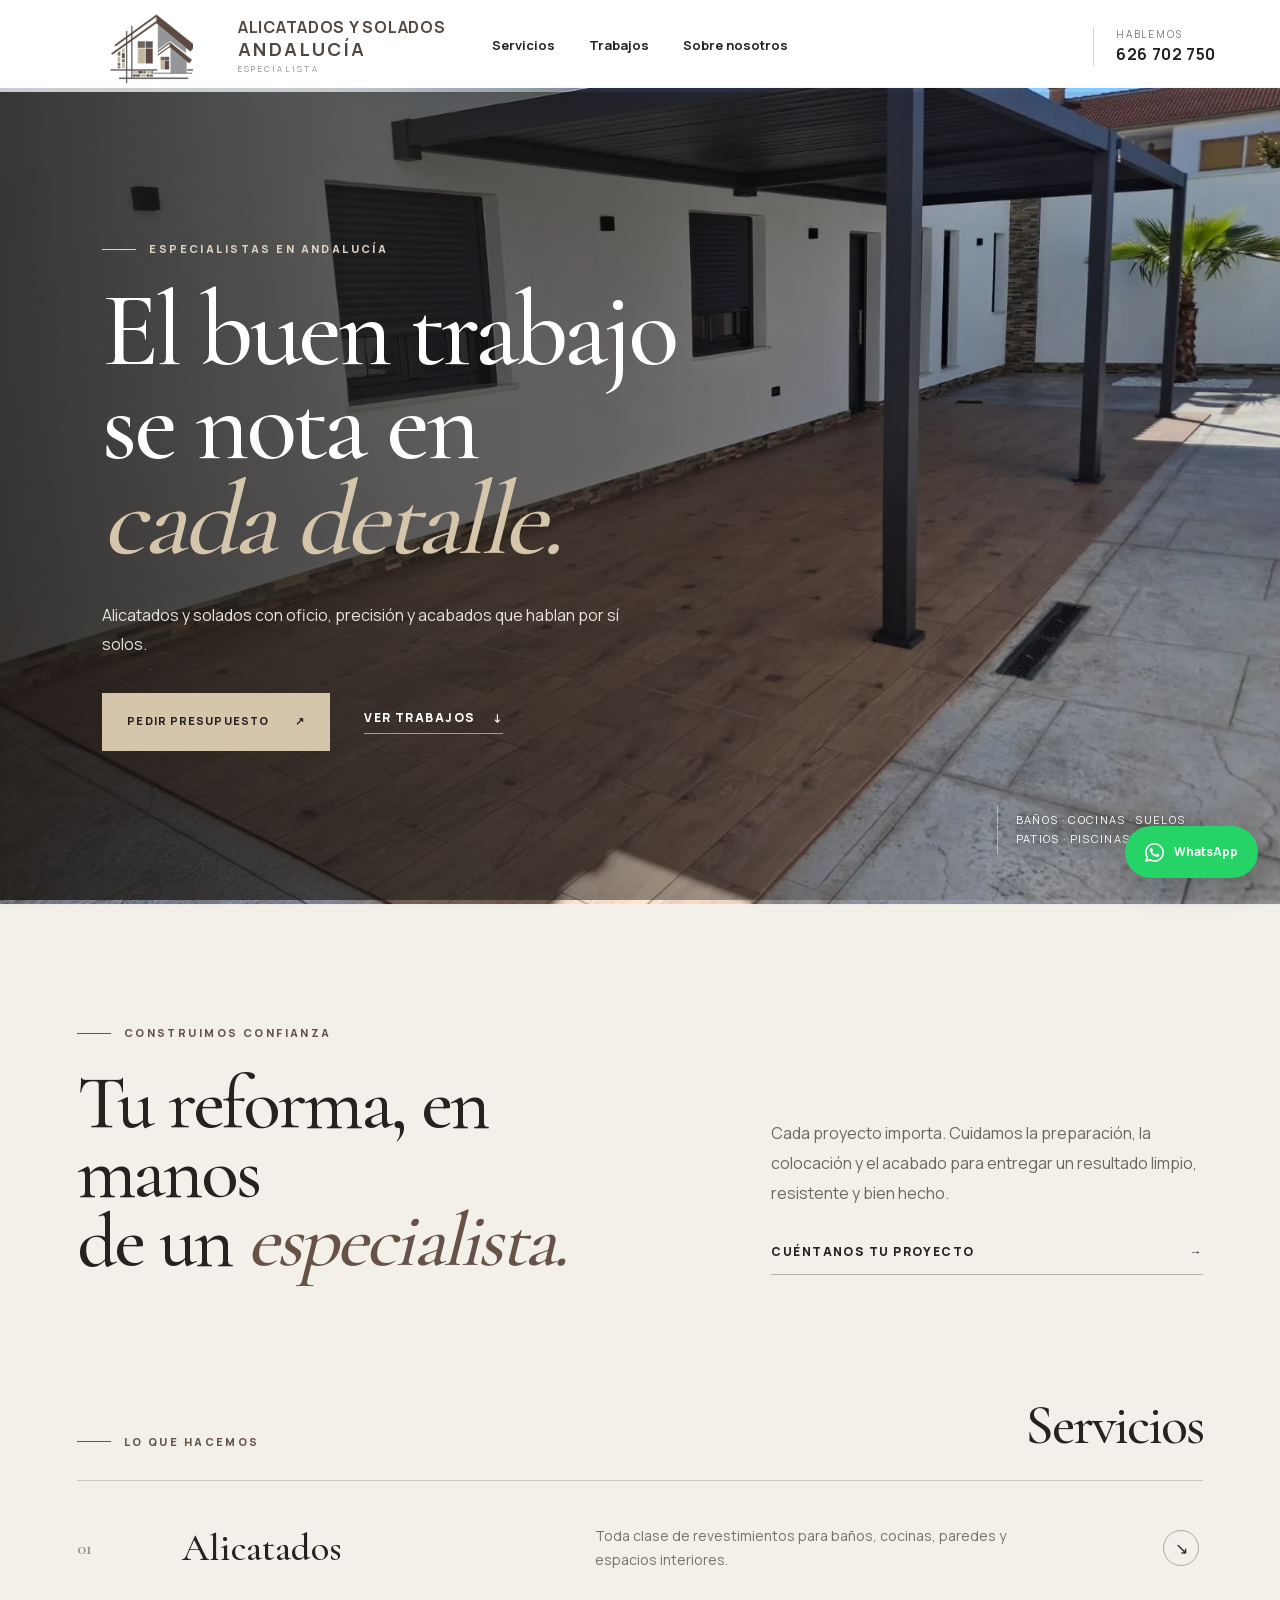
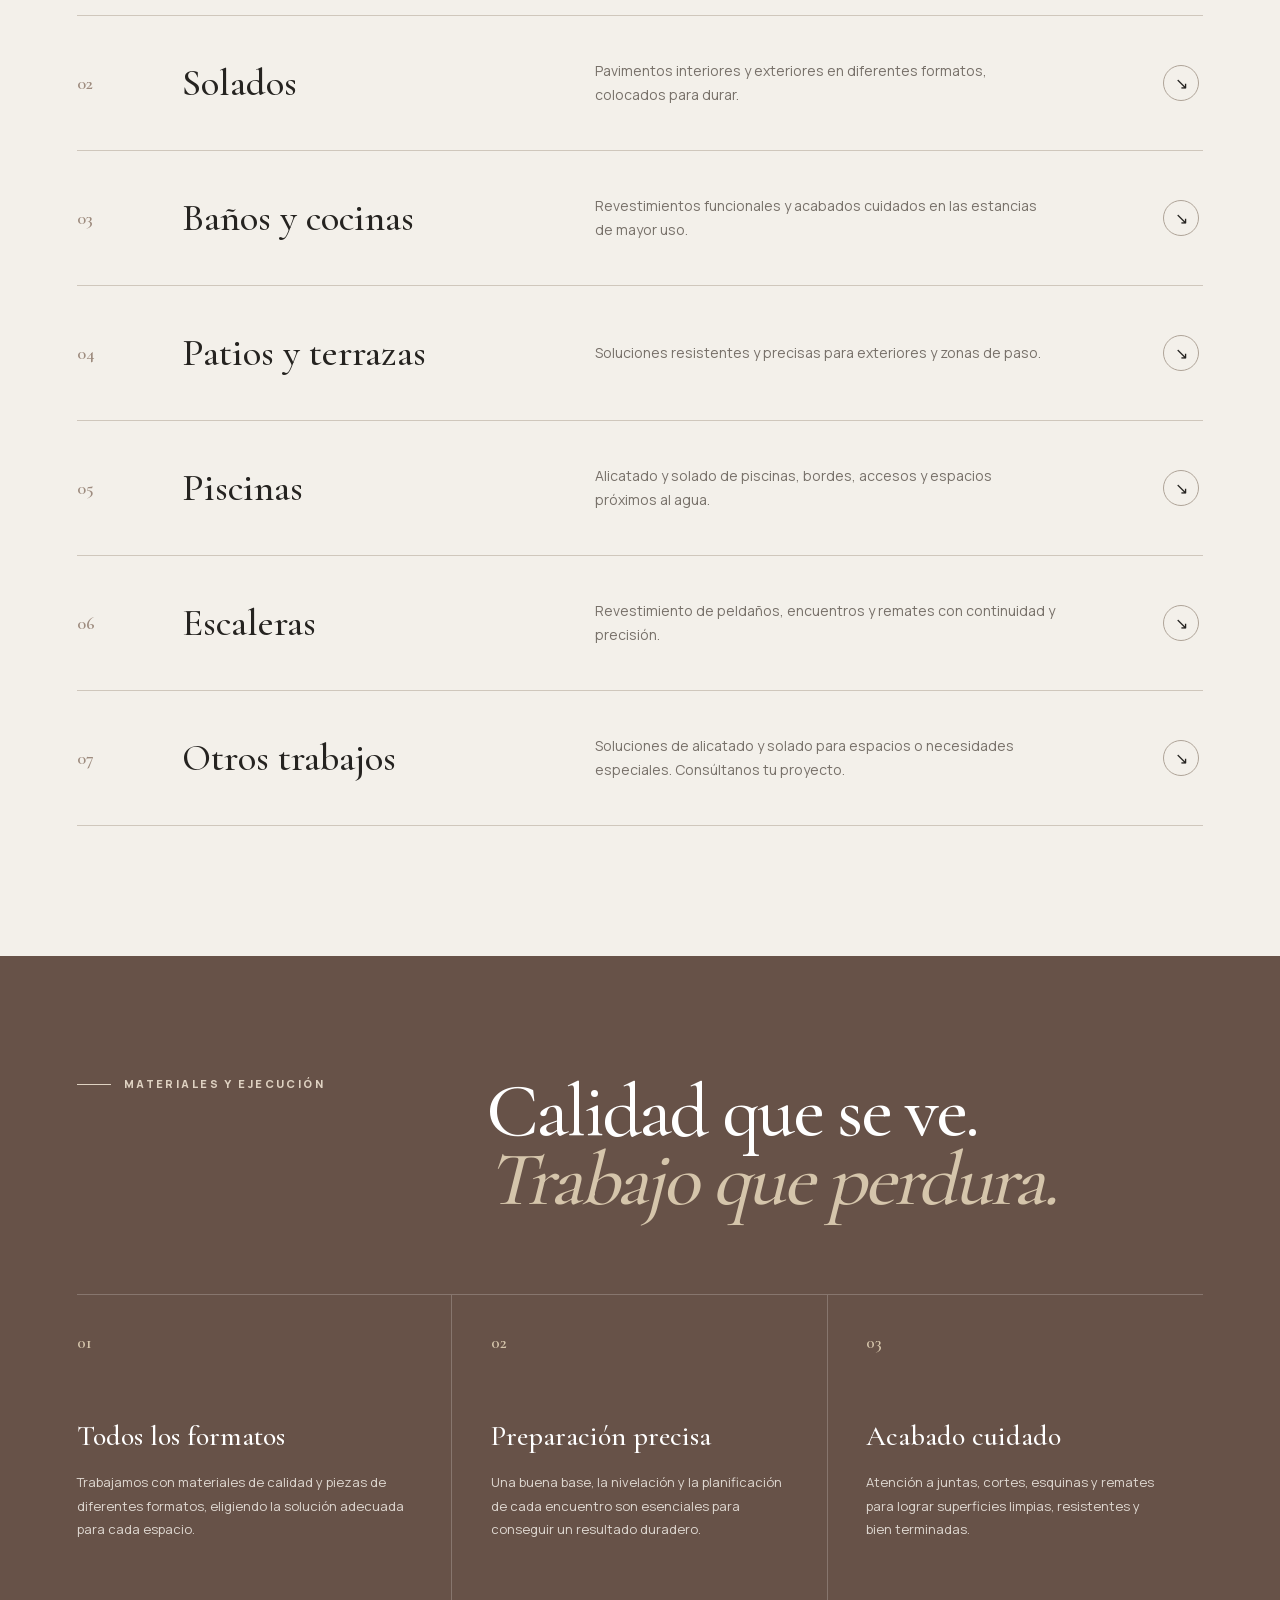
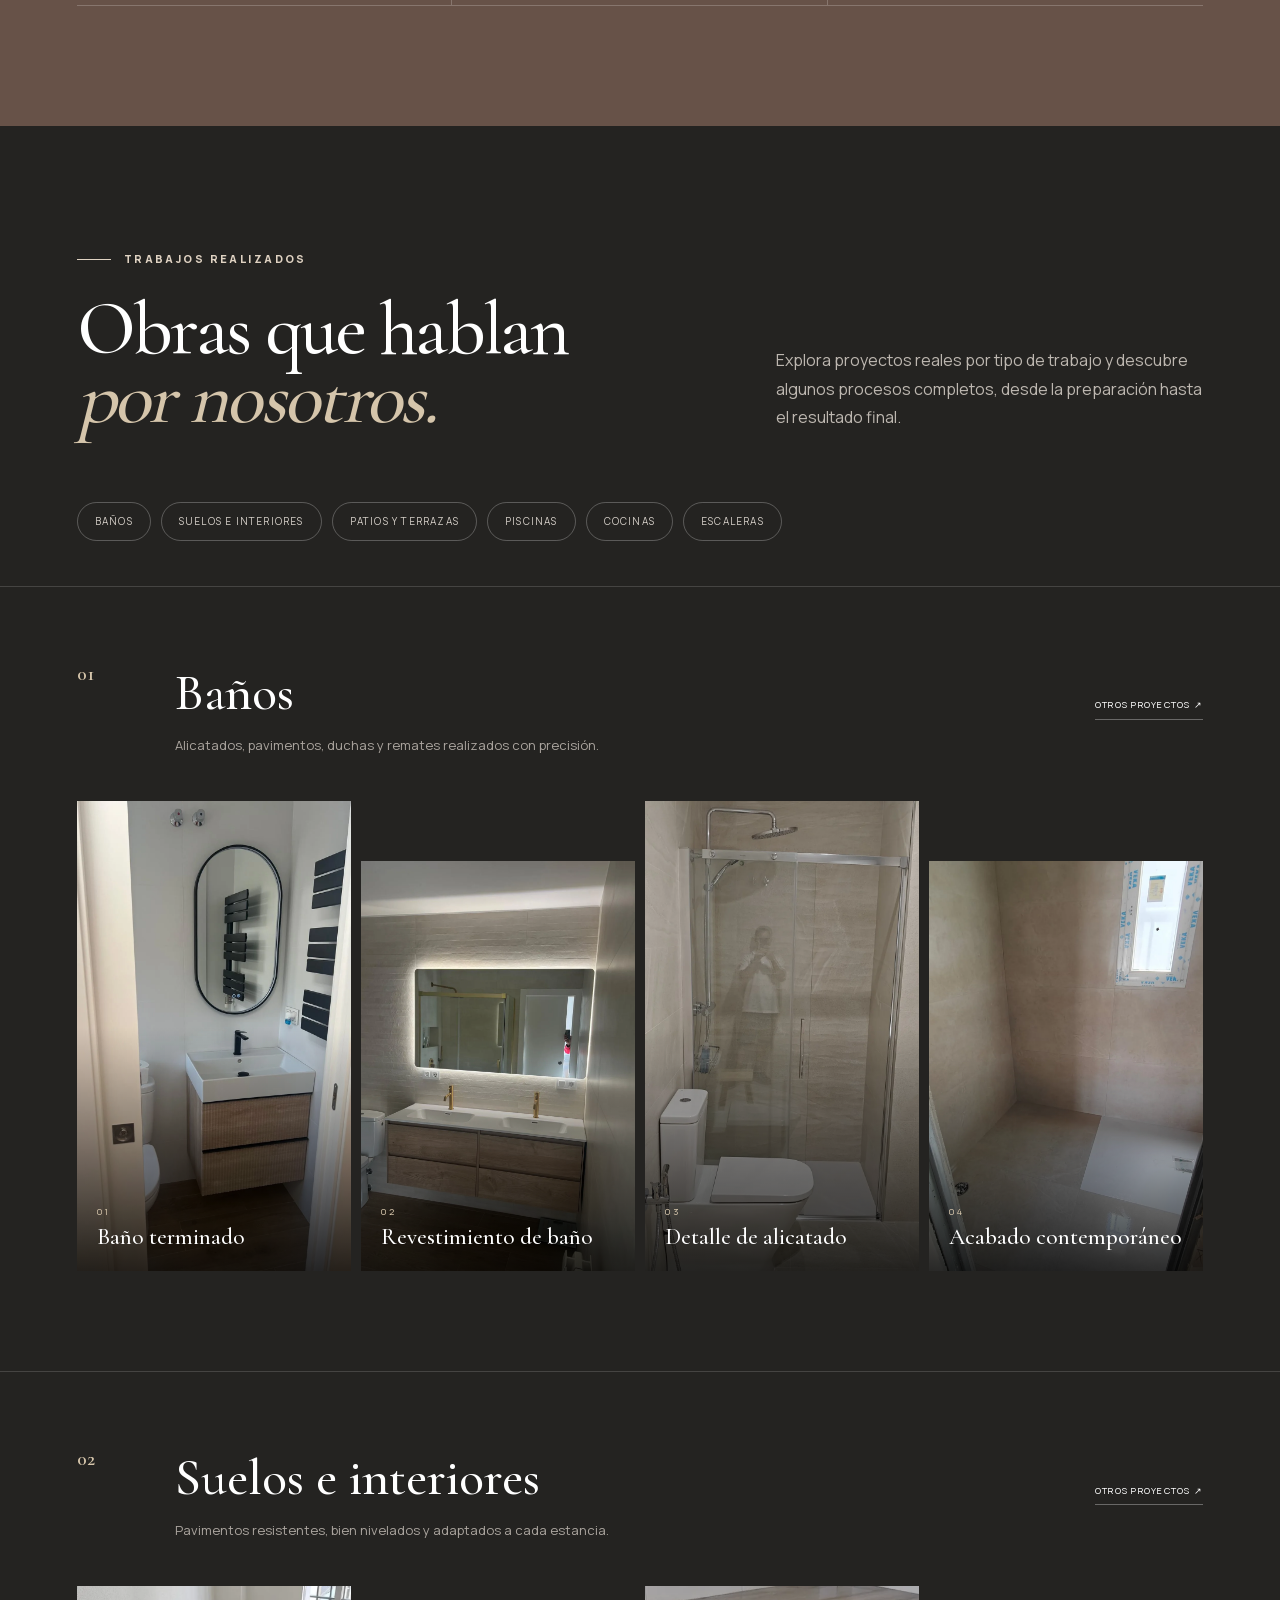
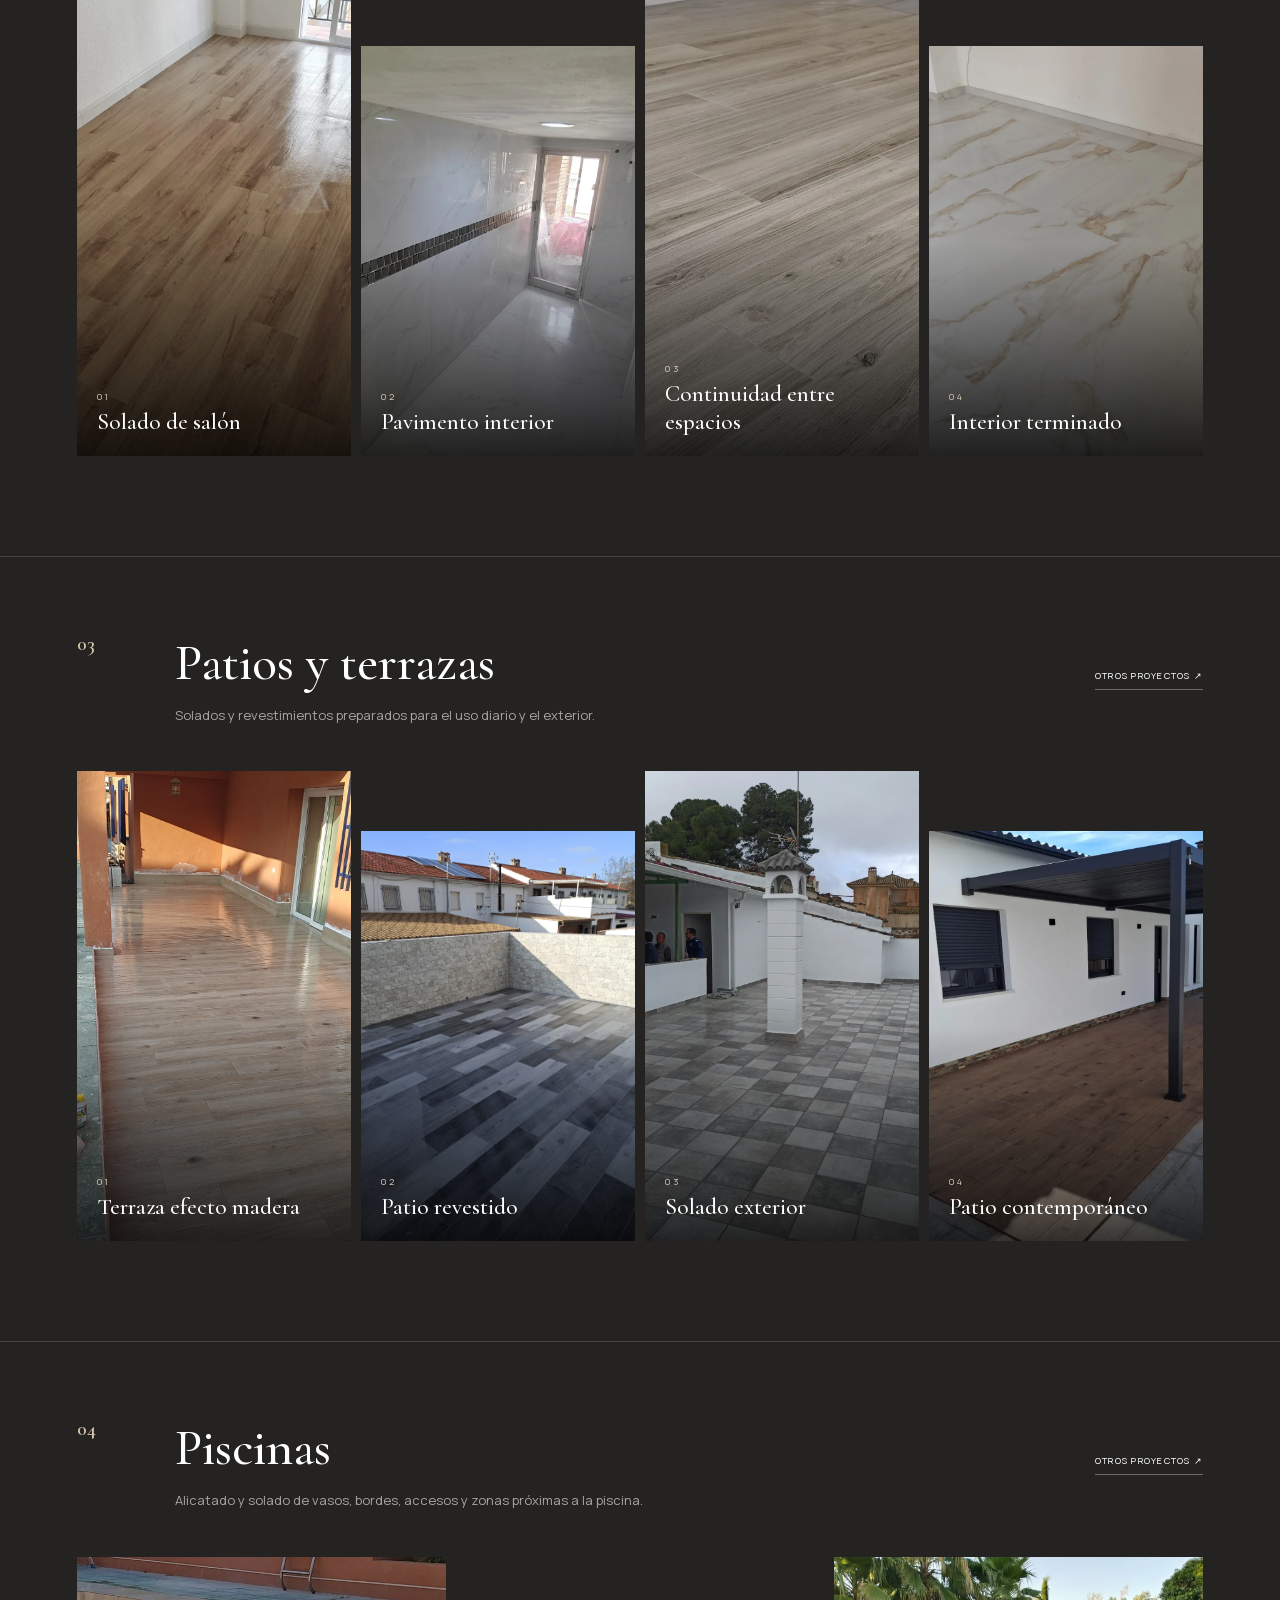
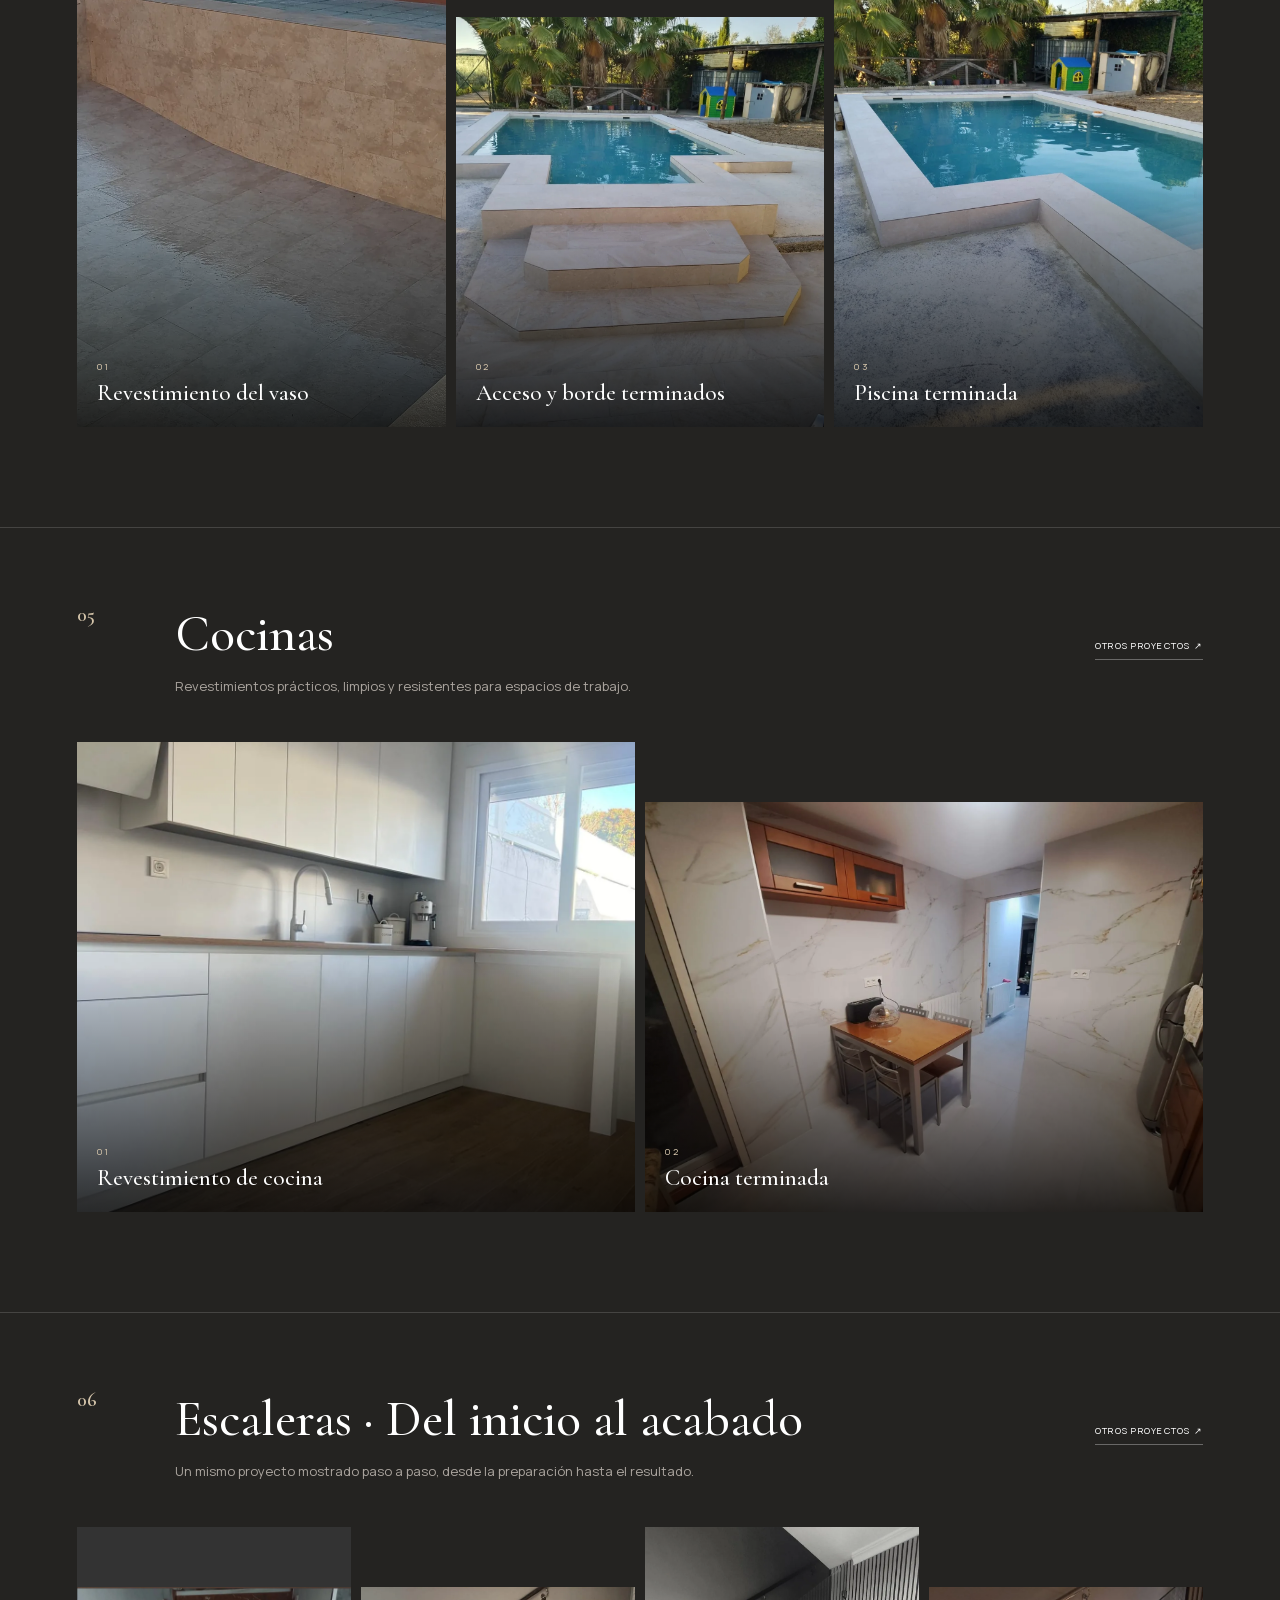
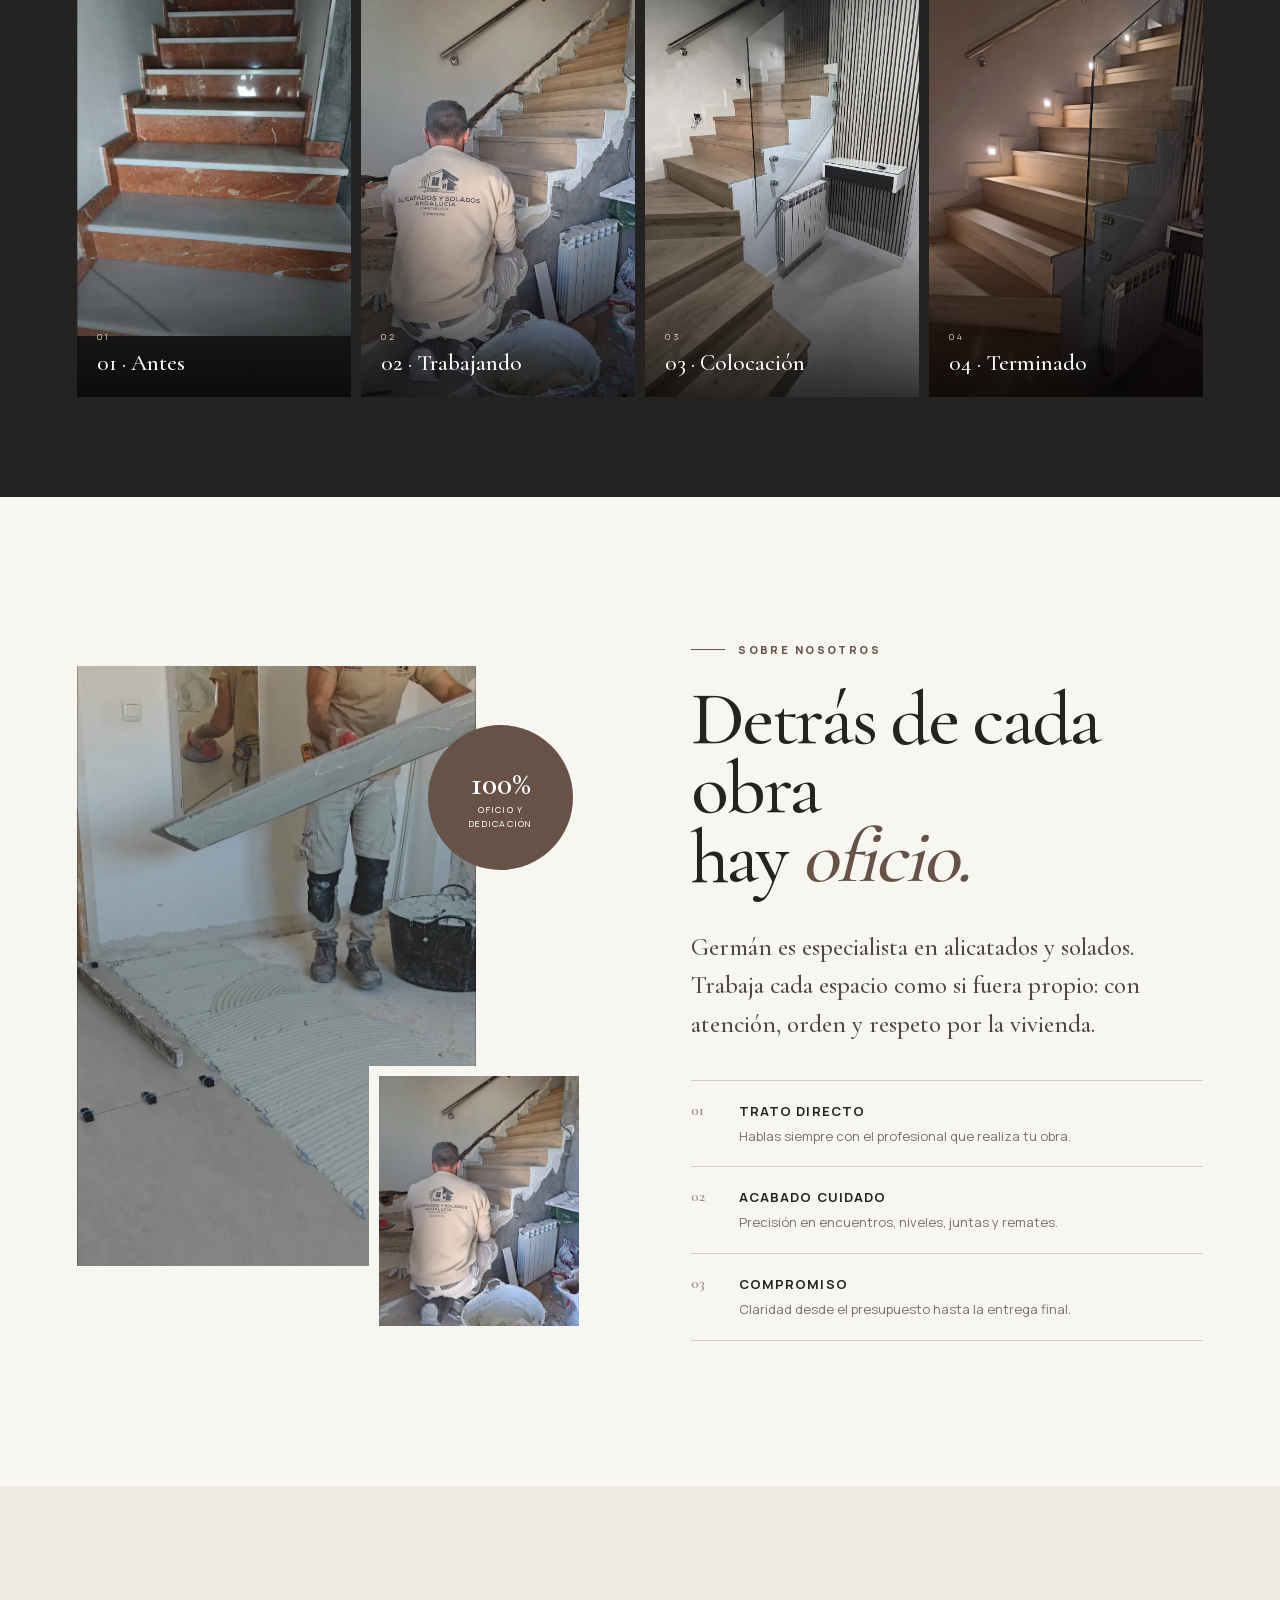
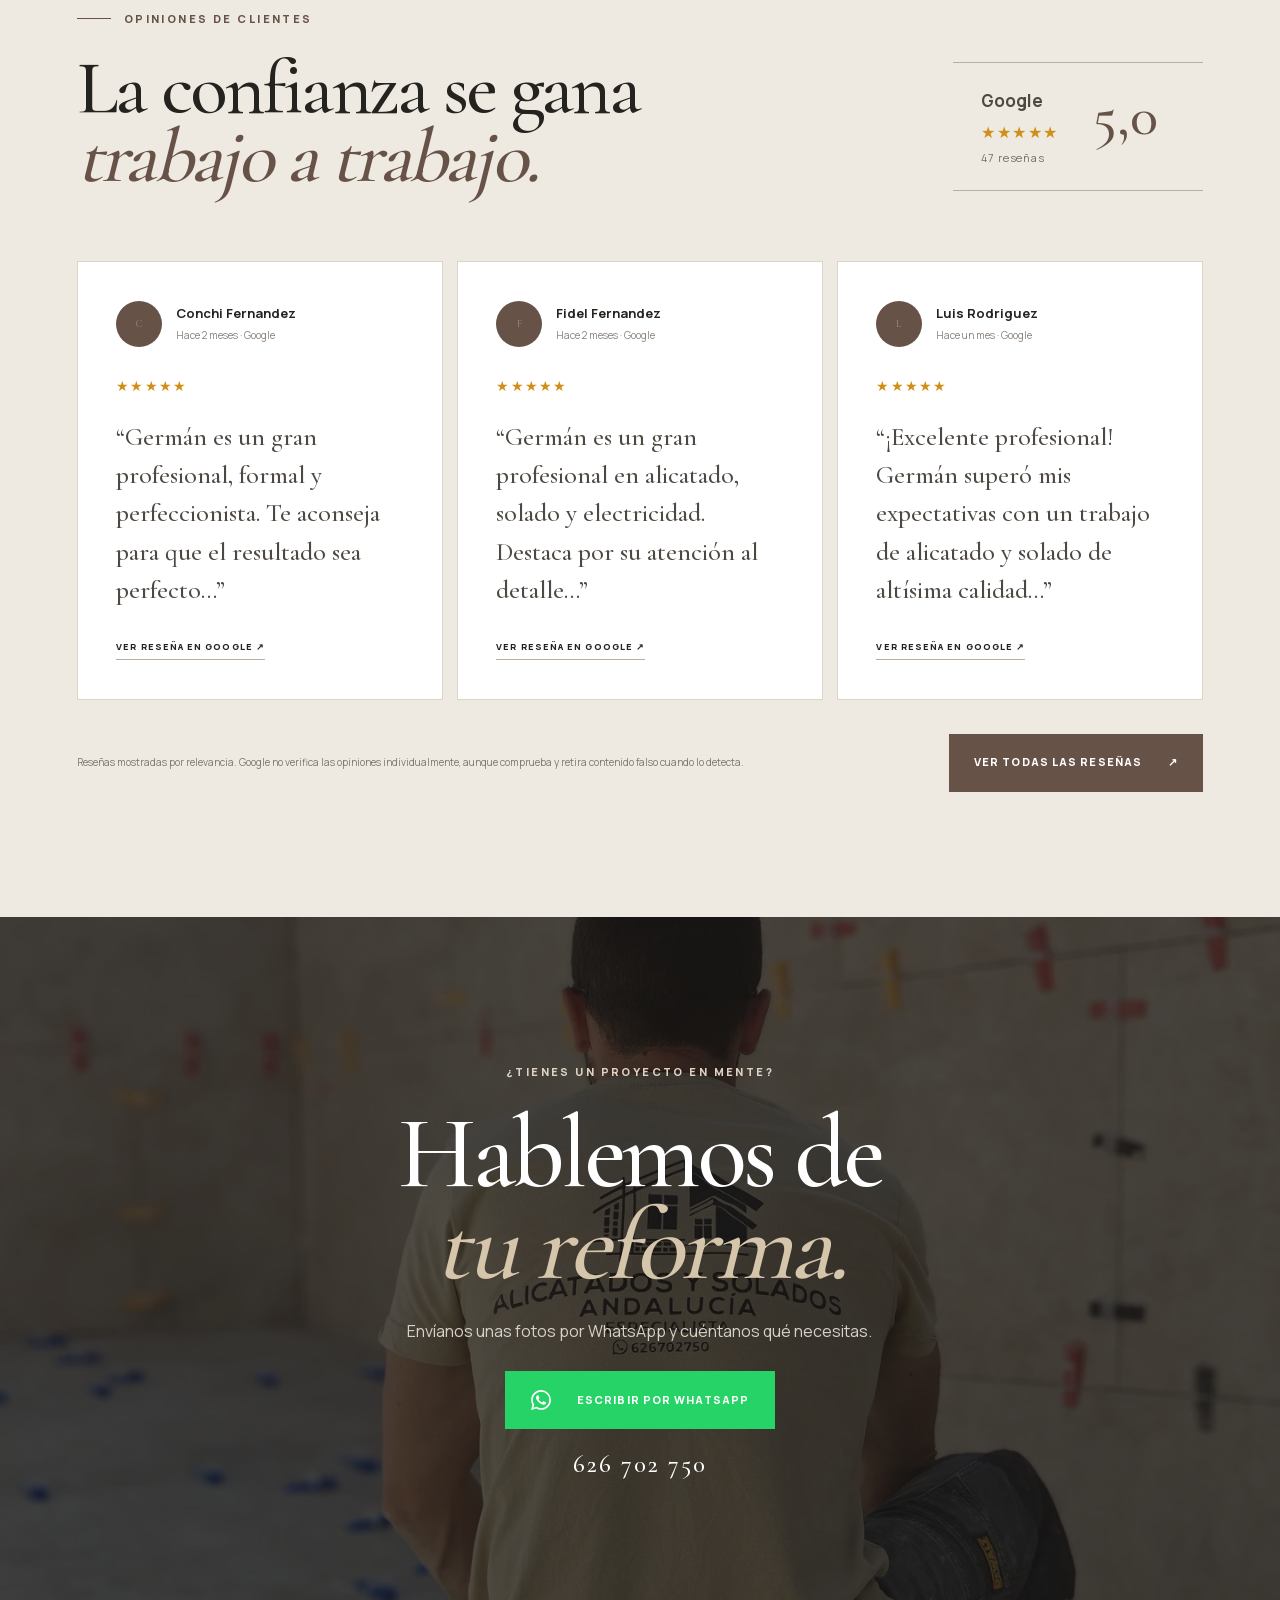
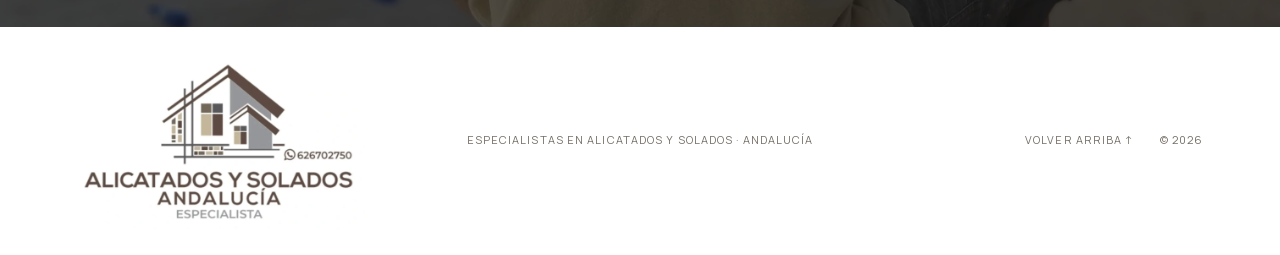
==== commit d9afd41c: "Show full staircase before photo" ====
--- a/index.html
+++ b/index.html
@@ -1 +1 @@
-<!DOCTYPE html><html lang="es"><head><meta charSet="utf-8"/><meta name="viewport" content="width=device-width, initial-scale=1, viewport-fit=cover"/><link rel="preload" href="/_next/static/media/01e4147cff8141ee-s.p.10ked.7w885.g.woff2" as="font" crossorigin="" type="font/woff2"/><link rel="preload" href="/_next/static/media/a343f882a40d2cc9-s.p.0kho-wj7-y-w1.woff2" as="font" crossorigin="" type="font/woff2"/><link rel="preload" href="/trabajos/logo/marca-casa.png" as="image"/><link rel="preload" href="/trabajos/trabajando/trabajando-01.webp" as="image"/><link rel="preload" href="/trabajos/trabajando/trabajando-05.webp" as="image"/><link rel="preload" href="/trabajos/trabajando/trabajando-03.webp" as="image"/><link rel="preload" href="/whatsapp.svg" as="image"/><link rel="preload" href="/trabajos/logo/logo-pie.png" as="image"/><link rel="stylesheet" href="/_next/static/chunks/0uswpseg3vc3z.css" data-precedence="next"/><link rel="preload" as="script" fetchPriority="low" href="/_next/static/chunks/15xrurgzs99gv.js"/><script src="/_next/static/chunks/0r8nt2o8muejo.js" async=""></script><script src="/_next/static/chunks/07lhk_q6pmm3r.js" async=""></script><script src="/_next/static/chunks/turbopack-0l2a5lou.xw1r.js" async=""></script><script src="/_next/static/chunks/0dbhjjzl8qfwv.js" async=""></script><meta name="next-size-adjust" content=""/><title>Alicatados y Solados Andalucía | Reformas y colocación profesional</title><meta name="description" content="Especialistas en alicatados, solados, baños, cocinas, patios y escaleras en Andalucía. Consulta tu proyecto por WhatsApp."/><meta name="keywords" content="alicatados Andalucía,solados Andalucía,reformas de baños,colocación de suelos,alicatador"/><meta name="robots" content="index, follow"/><meta property="og:title" content="Alicatados y Solados Andalucía"/><meta property="og:description" content="El buen trabajo se nota en cada detalle."/><meta property="og:locale" content="es_ES"/><meta property="og:image" content="https://alicatadosysoladosandalucia.github.io/og.png"/><meta property="og:image:width" content="1200"/><meta property="og:image:height" content="630"/><meta property="og:type" content="website"/><meta name="twitter:card" content="summary_large_image"/><meta name="twitter:title" content="Alicatados y Solados Andalucía"/><meta name="twitter:description" content="El buen trabajo se nota en cada detalle."/><meta name="twitter:image" content="https://alicatadosysoladosandalucia.github.io/og.png"/><link rel="icon" href="/trabajos/logo/logo-02.webp"/><script src="/_next/static/chunks/03~yq9q893hmn.js" noModule=""></script></head><body class="manrope_fb147192-module__pufAgq__variable cormorant_garamond_f5ea7f19-module__SQ5ScW__variable"><div hidden=""><!--$--><!--/$--></div><main><script type="application/ld+json">{"@context":"https://schema.org","@type":"HomeAndConstructionBusiness","name":"Alicatados y Solados Andalucía","telephone":"+34626702750","areaServed":"Andalucía","description":"Especialistas en alicatados, solados, baños, cocinas, patios y escaleras.","image":"/trabajos/logo/logo-01.webp"}</script><header class="site-header"><a class="brand" href="#inicio" aria-label="Ir al inicio"><span class="brand-symbol"><img src="/trabajos/logo/marca-casa.png" alt=""/></span><span class="brand-name"><strong>Alicatados y Solados</strong><b>Andalucía</b><small>Especialista</small></span></a><nav aria-label="Navegación principal"><a href="#servicios">Servicios</a><a href="#trabajos">Trabajos</a><a href="#nosotros">Sobre nosotros</a></nav><a class="header-contact" href="https://wa.me/34626702750?text=Hola%20Germ%C3%A1n%2C%20he%20visto%20tu%20web%20y%20me%20gustar%C3%ADa%20pedir%20presupuesto." target="_blank" rel="noreferrer"><span>Hablemos</span><strong>626 702 750</strong></a></header><section class="hero" id="inicio"><div class="hero-image" aria-hidden="true"></div><div class="hero-shade"></div><div class="hero-copy"><p class="eyebrow light">Especialistas en Andalucía</p><h1>El buen trabajo<br/>se nota en<br/><em>cada detalle.</em></h1><p class="hero-lead">Alicatados y solados con oficio, precisión y acabados que hablan por sí solos.</p><div class="hero-actions"><a class="button primary" href="https://wa.me/34626702750?text=Hola%20Germ%C3%A1n%2C%20he%20visto%20tu%20web%20y%20me%20gustar%C3%ADa%20pedir%20presupuesto." target="_blank" rel="noreferrer">Pedir presupuesto <span>↗</span></a><a class="text-link" href="#trabajos">Ver trabajos <span>↓</span></a></div></div><div class="hero-note"><span class="line"></span><p>Baños · Cocinas · Suelos<br/>Patios · Piscinas · Escaleras</p></div></section><section class="intro section"><div><p class="eyebrow">Construimos confianza</p><h2>Tu reforma, en manos<br/>de un <em>especialista.</em></h2></div><div class="intro-text"><p>Cada proyecto importa. Cuidamos la preparación, la colocación y el acabado para entregar un resultado limpio, resistente y bien hecho.</p><a class="arrow-link" href="https://wa.me/34626702750?text=Hola%20Germ%C3%A1n%2C%20he%20visto%20tu%20web%20y%20me%20gustar%C3%ADa%20pedir%20presupuesto." target="_blank" rel="noreferrer">Cuéntanos tu proyecto <span>→</span></a></div></section><section class="services section" id="servicios"><div class="section-heading"><p class="eyebrow">Lo que hacemos</p><h2>Servicios</h2></div><div class="service-list"><article class="service-row"><span class="service-number">01</span><h3>Alicatados</h3><p>Toda clase de revestimientos para baños, cocinas, paredes y espacios interiores.</p><a class="service-icon" href="#banos" aria-label="Ver trabajos de Alicatados">↘</a></article><article class="service-row"><span class="service-number">02</span><h3>Solados</h3><p>Pavimentos interiores y exteriores en diferentes formatos, colocados para durar.</p><a class="service-icon" href="#suelos" aria-label="Ver trabajos de Solados">↘</a></article><article class="service-row"><span class="service-number">03</span><h3>Baños y cocinas</h3><p>Revestimientos funcionales y acabados cuidados en las estancias de mayor uso.</p><a class="service-icon" href="#banos" aria-label="Ver trabajos de Baños y cocinas">↘</a></article><article class="service-row"><span class="service-number">04</span><h3>Patios y terrazas</h3><p>Soluciones resistentes y precisas para exteriores y zonas de paso.</p><a class="service-icon" href="#exteriores" aria-label="Ver trabajos de Patios y terrazas">↘</a></article><article class="service-row"><span class="service-number">05</span><h3>Piscinas</h3><p>Alicatado y solado de piscinas, bordes, accesos y espacios próximos al agua.</p><a class="service-icon" href="#piscinas" aria-label="Ver trabajos de Piscinas">↘</a></article><article class="service-row"><span class="service-number">06</span><h3>Escaleras</h3><p>Revestimiento de peldaños, encuentros y remates con continuidad y precisión.</p><a class="service-icon" href="#escaleras" aria-label="Ver trabajos de Escaleras">↘</a></article><article class="service-row"><span class="service-number">07</span><h3>Otros trabajos</h3><p>Soluciones de alicatado y solado para espacios o necesidades especiales. Consúltanos tu proyecto.</p><a class="service-icon" href="#trabajos" aria-label="Ver trabajos de Otros trabajos">↘</a></article></div></section><section class="quality section"><div class="quality-heading"><p class="eyebrow light">Materiales y ejecución</p><h2>Calidad que se ve.<br/><em>Trabajo que perdura.</em></h2></div><div class="quality-grid"><article><span>01</span><h3>Todos los formatos</h3><p>Trabajamos con materiales de calidad y piezas de diferentes formatos, eligiendo la solución adecuada para cada espacio.</p></article><article><span>02</span><h3>Preparación precisa</h3><p>Una buena base, la nivelación y la planificación de cada encuentro son esenciales para conseguir un resultado duradero.</p></article><article><span>03</span><h3>Acabado cuidado</h3><p>Atención a juntas, cortes, esquinas y remates para lograr superficies limpias, resistentes y bien terminadas.</p></article></div></section><section class="work-section" id="trabajos"><div class="section work-top"><div><p class="eyebrow light">Trabajos realizados</p><h2>Obras que hablan<br/><em>por nosotros.</em></h2></div><p class="work-intro">Explora proyectos reales por tipo de trabajo y descubre algunos procesos completos, desde la preparación hasta el resultado final.</p></div><div class="work-nav section" aria-label="Categorías de trabajos"><a href="#banos">Baños</a><a href="#suelos">Suelos e interiores</a><a href="#exteriores">Patios y terrazas</a><a href="#piscinas">Piscinas</a><a href="#cocinas">Cocinas</a><a href="#escaleras">Escaleras</a></div><div class="work-categories"><section class="work-category section" id="banos"><div class="category-heading"><span>01</span><div><h3>Baños</h3><p>Alicatados, pavimentos, duchas y remates realizados con precisión.</p></div><a href="#galeria-banos">Otros proyectos ↗</a></div><div class="category-gallery gallery-4"><figure><img src="/trabajos/bano/bano-01.webp" alt="Baño terminado" loading="lazy" decoding="async"/><figcaption><span>01</span><strong>Baño terminado</strong></figcaption></figure><figure><img src="/trabajos/bano/bano-05.webp" alt="Revestimiento de baño" loading="lazy" decoding="async"/><figcaption><span>02</span><strong>Revestimiento de baño</strong></figcaption></figure><figure><img src="/trabajos/bano/bano-12.webp" alt="Detalle de alicatado" loading="lazy" decoding="async"/><figcaption><span>03</span><strong>Detalle de alicatado</strong></figcaption></figure><figure><img src="/trabajos/bano/bano-16.webp" alt="Acabado contemporáneo" loading="lazy" decoding="async"/><figcaption><span>04</span><strong>Acabado contemporáneo</strong></figcaption></figure></div></section><section class="work-category section" id="suelos"><div class="category-heading"><span>02</span><div><h3>Suelos e interiores</h3><p>Pavimentos resistentes, bien nivelados y adaptados a cada estancia.</p></div><a href="#galeria-suelos">Otros proyectos ↗</a></div><div class="category-gallery gallery-4"><figure><img src="/trabajos/salon/salon-01.webp" alt="Solado de salón" loading="lazy" decoding="async"/><figcaption><span>01</span><strong>Solado de salón</strong></figcaption></figure><figure><img src="/trabajos/salon/salon-03.webp" alt="Pavimento interior" loading="lazy" decoding="async"/><figcaption><span>02</span><strong>Pavimento interior</strong></figcaption></figure><figure><img src="/trabajos/salon/salon-05.webp" alt="Continuidad entre espacios" loading="lazy" decoding="async"/><figcaption><span>03</span><strong>Continuidad entre espacios</strong></figcaption></figure><figure><img src="/trabajos/salon/salon-08.webp" alt="Interior terminado" loading="lazy" decoding="async"/><figcaption><span>04</span><strong>Interior terminado</strong></figcaption></figure></div></section><section class="work-category section" id="exteriores"><div class="category-heading"><span>03</span><div><h3>Patios y terrazas</h3><p>Solados y revestimientos preparados para el uso diario y el exterior.</p></div><a href="#galeria-exteriores">Otros proyectos ↗</a></div><div class="category-gallery gallery-4"><figure><img src="/trabajos/patio/patio-04.webp" alt="Terraza efecto madera" loading="lazy" decoding="async"/><figcaption><span>01</span><strong>Terraza efecto madera</strong></figcaption></figure><figure><img src="/trabajos/patio/patio-06.webp" alt="Patio revestido" loading="lazy" decoding="async"/><figcaption><span>02</span><strong>Patio revestido</strong></figcaption></figure><figure><img src="/trabajos/patio/patio-08.webp" alt="Solado exterior" loading="lazy" decoding="async"/><figcaption><span>03</span><strong>Solado exterior</strong></figcaption></figure><figure><img src="/trabajos/patio/patio-10.webp" alt="Patio contemporáneo" loading="lazy" decoding="async"/><figcaption><span>04</span><strong>Patio contemporáneo</strong></figcaption></figure></div></section><section class="work-category section" id="piscinas"><div class="category-heading"><span>04</span><div><h3>Piscinas</h3><p>Alicatado y solado de vasos, bordes, accesos y zonas próximas a la piscina.</p></div><a href="#galeria-piscinas">Otros proyectos ↗</a></div><div class="category-gallery gallery-3"><figure><img src="/trabajos/patio/patio-03.webp" alt="Revestimiento del vaso" loading="lazy" decoding="async"/><figcaption><span>01</span><strong>Revestimiento del vaso</strong></figcaption></figure><figure><img src="/trabajos/patio/patio-01.webp" alt="Acceso y borde terminados" loading="lazy" decoding="async"/><figcaption><span>02</span><strong>Acceso y borde terminados</strong></figcaption></figure><figure><img src="/trabajos/patio/patio-02.webp" alt="Piscina terminada" loading="lazy" decoding="async"/><figcaption><span>03</span><strong>Piscina terminada</strong></figcaption></figure></div></section><section class="work-category section" id="cocinas"><div class="category-heading"><span>05</span><div><h3>Cocinas</h3><p>Revestimientos prácticos, limpios y resistentes para espacios de trabajo.</p></div><a href="#galeria-cocinas">Otros proyectos ↗</a></div><div class="category-gallery gallery-2"><figure><img src="/trabajos/cocina/cocina-01.webp" alt="Revestimiento de cocina" loading="lazy" decoding="async"/><figcaption><span>01</span><strong>Revestimiento de cocina</strong></figcaption></figure><figure><img src="/trabajos/cocina/cocina-02.webp" alt="Cocina terminada" loading="lazy" decoding="async"/><figcaption><span>02</span><strong>Cocina terminada</strong></figcaption></figure></div></section><section class="work-category section" id="escaleras"><div class="category-heading"><span>06</span><div><h3>Escaleras · Del inicio al acabado</h3><p>Un mismo proyecto mostrado paso a paso, desde la preparación hasta el resultado.</p></div><a href="#galeria-escaleras">Otros proyectos ↗</a></div><div class="category-gallery gallery-4"><figure><img src="/trabajos/escaleras/escaleras-6a.webp" alt="01 · Antes" loading="lazy" decoding="async"/><figcaption><span>01</span><strong>01 · Antes</strong></figcaption></figure><figure><img src="/trabajos/trabajando/trabajando-05.webp" alt="02 · Trabajando" loading="lazy" decoding="async"/><figcaption><span>02</span><strong>02 · Trabajando</strong></figcaption></figure><figure><img src="/trabajos/escaleras/escaleras-6b.webp" alt="03 · Colocación" loading="lazy" decoding="async"/><figcaption><span>03</span><strong>03 · Colocación</strong></figcaption></figure><figure><img src="/trabajos/escaleras/escaleras-6c.webp" alt="04 · Terminado" loading="lazy" decoding="async"/><figcaption><span>04</span><strong>04 · Terminado</strong></figcaption></figure></div></section></div><section class="gallery-modal" id="galeria-banos"><a class="gallery-backdrop" href="#banos" aria-label="Cerrar galería"></a><div class="gallery-dialog" role="dialog" aria-modal="true" aria-labelledby="titulo-banos"><div class="gallery-dialog-head"><div><p class="eyebrow light">Todos los proyectos</p><h3 id="titulo-banos">Baños</h3></div><a class="gallery-close" href="#banos" aria-label="Cerrar galería">×</a></div><div class="all-projects-grid"><figure><img src="/trabajos/bano/bano-01.webp" alt="Baño · Proyecto 01" loading="lazy" decoding="async"/><figcaption><span>01</span>Baño · Proyecto 01</figcaption></figure><figure><img src="/trabajos/bano/bano-02.webp" alt="Baño · Proyecto 02" loading="lazy" decoding="async"/><figcaption><span>02</span>Baño · Proyecto 02</figcaption></figure><figure><img src="/trabajos/bano/bano-03.webp" alt="Baño · Proyecto 03" loading="lazy" decoding="async"/><figcaption><span>03</span>Baño · Proyecto 03</figcaption></figure><figure><img src="/trabajos/bano/bano-04.webp" alt="Baño · Proyecto 04" loading="lazy" decoding="async"/><figcaption><span>04</span>Baño · Proyecto 04</figcaption></figure><figure><img src="/trabajos/bano/bano-05.webp" alt="Baño · Proyecto 05" loading="lazy" decoding="async"/><figcaption><span>05</span>Baño · Proyecto 05</figcaption></figure><figure><img src="/trabajos/bano/bano-06.webp" alt="Baño · Proyecto 06" loading="lazy" decoding="async"/><figcaption><span>06</span>Baño · Proyecto 06</figcaption></figure><figure><img src="/trabajos/bano/bano-07.webp" alt="Baño · Proyecto 07" loading="lazy" decoding="async"/><figcaption><span>07</span>Baño · Proyecto 07</figcaption></figure><figure><img src="/trabajos/bano/bano-08.webp" alt="Baño · Proyecto 08" loading="lazy" decoding="async"/><figcaption><span>08</span>Baño · Proyecto 08</figcaption></figure><figure><img src="/trabajos/bano/bano-09.webp" alt="Baño · Proyecto 09" loading="lazy" decoding="async"/><figcaption><span>09</span>Baño · Proyecto 09</figcaption></figure><figure><img src="/trabajos/bano/bano-10.webp" alt="Baño · Proyecto 10" loading="lazy" decoding="async"/><figcaption><span>10</span>Baño · Proyecto 10</figcaption></figure><figure><img src="/trabajos/bano/bano-11.webp" alt="Baño · Proyecto 11" loading="lazy" decoding="async"/><figcaption><span>11</span>Baño · Proyecto 11</figcaption></figure><figure><img src="/trabajos/bano/bano-12.webp" alt="Baño · Proyecto 12" loading="lazy" decoding="async"/><figcaption><span>12</span>Baño · Proyecto 12</figcaption></figure><figure><img src="/trabajos/bano/bano-13.webp" alt="Baño · Proyecto 13" loading="lazy" decoding="async"/><figcaption><span>13</span>Baño · Proyecto 13</figcaption></figure><figure><img src="/trabajos/bano/bano-14.webp" alt="Baño · Proyecto 14" loading="lazy" decoding="async"/><figcaption><span>14</span>Baño · Proyecto 14</figcaption></figure><figure><img src="/trabajos/bano/bano-15.webp" alt="Baño · Proyecto 15" loading="lazy" decoding="async"/><figcaption><span>15</span>Baño · Proyecto 15</figcaption></figure><figure><img src="/trabajos/bano/bano-16.webp" alt="Baño · Proyecto 16" loading="lazy" decoding="async"/><figcaption><span>16</span>Baño · Proyecto 16</figcaption></figure><figure><img src="/trabajos/bano/bano-17.webp" alt="Baño · Proyecto 17" loading="lazy" decoding="async"/><figcaption><span>17</span>Baño · Proyecto 17</figcaption></figure></div></div></section><section class="gallery-modal" id="galeria-suelos"><a class="gallery-backdrop" href="#suelos" aria-label="Cerrar galería"></a><div class="gallery-dialog" role="dialog" aria-modal="true" aria-labelledby="titulo-suelos"><div class="gallery-dialog-head"><div><p class="eyebrow light">Todos los proyectos</p><h3 id="titulo-suelos">Suelos e interiores</h3></div><a class="gallery-close" href="#suelos" aria-label="Cerrar galería">×</a></div><div class="all-projects-grid"><figure><img src="/trabajos/salon/salon-01.webp" alt="Suelo e interior · Proyecto 01" loading="lazy" decoding="async"/><figcaption><span>01</span>Suelo e interior · Proyecto 01</figcaption></figure><figure><img src="/trabajos/salon/salon-02.webp" alt="Suelo e interior · Proyecto 02" loading="lazy" decoding="async"/><figcaption><span>02</span>Suelo e interior · Proyecto 02</figcaption></figure><figure><img src="/trabajos/salon/salon-03.webp" alt="Suelo e interior · Proyecto 03" loading="lazy" decoding="async"/><figcaption><span>03</span>Suelo e interior · Proyecto 03</figcaption></figure><figure><img src="/trabajos/salon/salon-04.webp" alt="Suelo e interior · Proyecto 04" loading="lazy" decoding="async"/><figcaption><span>04</span>Suelo e interior · Proyecto 04</figcaption></figure><figure><img src="/trabajos/salon/salon-05.webp" alt="Suelo e interior · Proyecto 05" loading="lazy" decoding="async"/><figcaption><span>05</span>Suelo e interior · Proyecto 05</figcaption></figure><figure><img src="/trabajos/salon/salon-06.webp" alt="Suelo e interior · Proyecto 06" loading="lazy" decoding="async"/><figcaption><span>06</span>Suelo e interior · Proyecto 06</figcaption></figure><figure><img src="/trabajos/salon/salon-07.webp" alt="Suelo e interior · Proyecto 07" loading="lazy" decoding="async"/><figcaption><span>07</span>Suelo e interior · Proyecto 07</figcaption></figure><figure><img src="/trabajos/salon/salon-08.webp" alt="Suelo e interior · Proyecto 08" loading="lazy" decoding="async"/><figcaption><span>08</span>Suelo e interior · Proyecto 08</figcaption></figure></div></div></section><section class="gallery-modal" id="galeria-exteriores"><a class="gallery-backdrop" href="#exteriores" aria-label="Cerrar galería"></a><div class="gallery-dialog" role="dialog" aria-modal="true" aria-labelledby="titulo-exteriores"><div class="gallery-dialog-head"><div><p class="eyebrow light">Todos los proyectos</p><h3 id="titulo-exteriores">Patios y terrazas</h3></div><a class="gallery-close" href="#exteriores" aria-label="Cerrar galería">×</a></div><div class="all-projects-grid"><figure><img src="/trabajos/patio/patio-04.webp" alt="Patio o terraza · Proyecto 04" loading="lazy" decoding="async"/><figcaption><span>01</span>Patio o terraza · Proyecto 04</figcaption></figure><figure><img src="/trabajos/patio/patio-05.webp" alt="Patio o terraza · Proyecto 05" loading="lazy" decoding="async"/><figcaption><span>02</span>Patio o terraza · Proyecto 05</figcaption></figure><figure><img src="/trabajos/patio/patio-06.webp" alt="Patio o terraza · Proyecto 06" loading="lazy" decoding="async"/><figcaption><span>03</span>Patio o terraza · Proyecto 06</figcaption></figure><figure><img src="/trabajos/patio/patio-07.webp" alt="Patio o terraza · Proyecto 07" loading="lazy" decoding="async"/><figcaption><span>04</span>Patio o terraza · Proyecto 07</figcaption></figure><figure><img src="/trabajos/patio/patio-08.webp" alt="Patio o terraza · Proyecto 08" loading="lazy" decoding="async"/><figcaption><span>05</span>Patio o terraza · Proyecto 08</figcaption></figure><figure><img src="/trabajos/patio/patio-09.webp" alt="Patio o terraza · Proyecto 09" loading="lazy" decoding="async"/><figcaption><span>06</span>Patio o terraza · Proyecto 09</figcaption></figure><figure><img src="/trabajos/patio/patio-10.webp" alt="Patio o terraza · Proyecto 10" loading="lazy" decoding="async"/><figcaption><span>07</span>Patio o terraza · Proyecto 10</figcaption></figure><figure><img src="/trabajos/patio/patio-11.webp" alt="Patio o terraza · Proyecto 11" loading="lazy" decoding="async"/><figcaption><span>08</span>Patio o terraza · Proyecto 11</figcaption></figure><figure><img src="/trabajos/patio/patio-12.webp" alt="Patio o terraza · Proyecto 12" loading="lazy" decoding="async"/><figcaption><span>09</span>Patio o terraza · Proyecto 12</figcaption></figure></div></div></section><section class="gallery-modal" id="galeria-piscinas"><a class="gallery-backdrop" href="#piscinas" aria-label="Cerrar galería"></a><div class="gallery-dialog" role="dialog" aria-modal="true" aria-labelledby="titulo-piscinas"><div class="gallery-dialog-head"><div><p class="eyebrow light">Todos los proyectos</p><h3 id="titulo-piscinas">Piscinas</h3></div><a class="gallery-close" href="#piscinas" aria-label="Cerrar galería">×</a></div><div class="all-projects-grid"><figure><img src="/trabajos/patio/patio-03.webp" alt="Piscina · Revestimiento del vaso" loading="lazy" decoding="async"/><figcaption><span>01</span>Piscina · Revestimiento del vaso</figcaption></figure><figure><img src="/trabajos/patio/patio-01.webp" alt="Piscina · Acceso y borde" loading="lazy" decoding="async"/><figcaption><span>02</span>Piscina · Acceso y borde</figcaption></figure><figure><img src="/trabajos/patio/patio-02.webp" alt="Piscina · Resultado terminado" loading="lazy" decoding="async"/><figcaption><span>03</span>Piscina · Resultado terminado</figcaption></figure></div></div></section><section class="gallery-modal" id="galeria-cocinas"><a class="gallery-backdrop" href="#cocinas" aria-label="Cerrar galería"></a><div class="gallery-dialog" role="dialog" aria-modal="true" aria-labelledby="titulo-cocinas"><div class="gallery-dialog-head"><div><p class="eyebrow light">Todos los proyectos</p><h3 id="titulo-cocinas">Cocinas</h3></div><a class="gallery-close" href="#cocinas" aria-label="Cerrar galería">×</a></div><div class="all-projects-grid"><figure><img src="/trabajos/cocina/cocina-01.webp" alt="Cocina · Proyecto 01" loading="lazy" decoding="async"/><figcaption><span>01</span>Cocina · Proyecto 01</figcaption></figure><figure><img src="/trabajos/cocina/cocina-02.webp" alt="Cocina · Proyecto 02" loading="lazy" decoding="async"/><figcaption><span>02</span>Cocina · Proyecto 02</figcaption></figure></div></div></section><section class="gallery-modal" id="galeria-escaleras"><a class="gallery-backdrop" href="#escaleras" aria-label="Cerrar galería"></a><div class="gallery-dialog" role="dialog" aria-modal="true" aria-labelledby="titulo-escaleras"><div class="gallery-dialog-head"><div><p class="eyebrow light">Todos los proyectos</p><h3 id="titulo-escaleras">Escaleras · Del inicio al acabado</h3></div><a class="gallery-close" href="#escaleras" aria-label="Cerrar galería">×</a></div><div class="all-projects-grid"><figure><img src="/trabajos/escaleras/escaleras-01.webp" alt="Proyecto 1 · Vista 1" loading="lazy" decoding="async"/><figcaption><span>01</span>Proyecto 1 · Vista 1</figcaption></figure><figure><img src="/trabajos/escaleras/escaleras-01a.webp" alt="Proyecto 1 · Vista 2" loading="lazy" decoding="async"/><figcaption><span>02</span>Proyecto 1 · Vista 2</figcaption></figure><figure><img src="/trabajos/escaleras/escaleras-03.webp" alt="Proyecto 3" loading="lazy" decoding="async"/><figcaption><span>03</span>Proyecto 3</figcaption></figure><figure><img src="/trabajos/escaleras/escaleras-04.webp" alt="Proyecto 4" loading="lazy" decoding="async"/><figcaption><span>04</span>Proyecto 4</figcaption></figure><figure><img src="/trabajos/escaleras/escaleras-05.webp" alt="Proyecto 5" loading="lazy" decoding="async"/><figcaption><span>05</span>Proyecto 5</figcaption></figure><figure><img src="/trabajos/escaleras/escaleras-6a.webp" alt="Proyecto 6 · Antes" loading="lazy" decoding="async"/><figcaption><span>06</span>Proyecto 6 · Antes</figcaption></figure><figure><img src="/trabajos/trabajando/trabajando-05.webp" alt="Proyecto 6 · Trabajando" loading="lazy" decoding="async"/><figcaption><span>07</span>Proyecto 6 · Trabajando</figcaption></figure><figure><img src="/trabajos/escaleras/escaleras-6b.webp" alt="Proyecto 6 · Colocación" loading="lazy" decoding="async"/><figcaption><span>08</span>Proyecto 6 · Colocación</figcaption></figure><figure><img src="/trabajos/escaleras/escaleras-6c.webp" alt="Proyecto 6 · Terminado" loading="lazy" decoding="async"/><figcaption><span>09</span>Proyecto 6 · Terminado</figcaption></figure></div></div></section></section><section class="about section" id="nosotros"><div class="about-images"><img class="about-main" src="/trabajos/trabajando/trabajando-01.webp" alt="Germán colocando pavimento"/><img class="about-detail" src="/trabajos/trabajando/trabajando-05.webp" alt="Detalle del trabajo de alicatado"/><div class="craft-badge"><strong>100%</strong><span>Oficio y<br/>dedicación</span></div></div><div class="about-copy"><p class="eyebrow">Sobre nosotros</p><h2>Detrás de cada obra<br/>hay <em>oficio.</em></h2><p class="about-lead">Germán es especialista en alicatados y solados. Trabaja cada espacio como si fuera propio: con atención, orden y respeto por la vivienda.</p><div class="values"><div><span>01</span><p><strong>Trato directo</strong>Hablas siempre con el profesional que realiza tu obra.</p></div><div><span>02</span><p><strong>Acabado cuidado</strong>Precisión en encuentros, niveles, juntas y remates.</p></div><div><span>03</span><p><strong>Compromiso</strong>Claridad desde el presupuesto hasta la entrega final.</p></div></div></div></section><section class="reviews section" id="resenas"><div class="reviews-heading"><div><p class="eyebrow">Opiniones de clientes</p><h2>La confianza se gana<br/><em>trabajo a trabajo.</em></h2></div><a class="google-score" href="https://www.google.com/maps?cid=895509983306258272" target="_blank" rel="noreferrer" aria-label="Ver las 47 reseñas en Google"><span class="google-word">Google</span><strong>5,0</strong><span class="review-stars" aria-label="5 de 5 estrellas">★★★★★</span><small>47 reseñas</small></a></div><div class="reviews-grid"><article class="review-card"><div class="review-card-top"><span class="review-avatar" aria-hidden="true">C</span><div><strong>Conchi Fernandez</strong><span>Hace 2 meses<!-- --> · Google</span></div></div><div class="review-stars" aria-label="5 de 5 estrellas">★★★★★</div><blockquote>“<!-- -->Germán es un gran profesional, formal y perfeccionista. Te aconseja para que el resultado sea perfecto…<!-- -->”</blockquote><a href="https://www.google.com/maps?cid=895509983306258272" target="_blank" rel="noreferrer">Ver reseña en Google ↗</a></article><article class="review-card"><div class="review-card-top"><span class="review-avatar" aria-hidden="true">F</span><div><strong>Fidel Fernandez</strong><span>Hace 2 meses<!-- --> · Google</span></div></div><div class="review-stars" aria-label="5 de 5 estrellas">★★★★★</div><blockquote>“<!-- -->Germán es un gran profesional en alicatado, solado y electricidad. Destaca por su atención al detalle…<!-- -->”</blockquote><a href="https://www.google.com/maps?cid=895509983306258272" target="_blank" rel="noreferrer">Ver reseña en Google ↗</a></article><article class="review-card"><div class="review-card-top"><span class="review-avatar" aria-hidden="true">L</span><div><strong>Luis Rodriguez</strong><span>Hace un mes<!-- --> · Google</span></div></div><div class="review-stars" aria-label="5 de 5 estrellas">★★★★★</div><blockquote>“<!-- -->¡Excelente profesional! Germán superó mis expectativas con un trabajo de alicatado y solado de altísima calidad…<!-- -->”</blockquote><a href="https://www.google.com/maps?cid=895509983306258272" target="_blank" rel="noreferrer">Ver reseña en Google ↗</a></article></div><div class="reviews-actions"><p>Reseñas mostradas por relevancia. Google no verifica las opiniones individualmente, aunque comprueba y retira contenido falso cuando lo detecta.</p><a class="button reviews-button" href="https://www.google.com/maps?cid=895509983306258272" target="_blank" rel="noreferrer">Ver todas las reseñas <span>↗</span></a></div></section><section class="contact"><img src="/trabajos/trabajando/trabajando-03.webp" alt="Germán trabajando en una reforma"/><div class="contact-shade"></div><div class="contact-copy"><p class="eyebrow light">¿Tienes un proyecto en mente?</p><h2>Hablemos de<br/><em>tu reforma.</em></h2><p>Envíanos unas fotos por WhatsApp y cuéntanos qué necesitas.</p><a class="button whatsapp" href="https://wa.me/34626702750?text=Hola%20Germ%C3%A1n%2C%20he%20visto%20tu%20web%20y%20me%20gustar%C3%ADa%20pedir%20presupuesto." target="_blank" rel="noreferrer"><img class="wa-icon" src="/whatsapp.svg" alt=""/> Escribir por WhatsApp</a><a class="phone" href="tel:+34626702750">626 702 750</a></div></section><footer><img src="/trabajos/logo/logo-pie.png" alt="Alicatados y Solados Andalucía"/><p>Especialistas en alicatados y solados · Andalucía</p><div><a href="#inicio">Volver arriba ↑</a><span>© <!-- -->2026</span></div></footer><a class="floating-wa" href="https://wa.me/34626702750?text=Hola%20Germ%C3%A1n%2C%20he%20visto%20tu%20web%20y%20me%20gustar%C3%ADa%20pedir%20presupuesto." target="_blank" rel="noreferrer" aria-label="Contactar por WhatsApp"><img class="wa-icon" src="/whatsapp.svg" alt=""/><b>WhatsApp</b></a></main><!--$--><!--/$--><script src="/_next/static/chunks/15xrurgzs99gv.js" id="_R_" async=""></script><script>(self.__next_f=self.__next_f||[]).push([0])</script><script>self.__next_f.push([1,"1:\"$Sreact.fragment\"\n2:I[39756,[\"/_next/static/chunks/0dbhjjzl8qfwv.js\"],\"default\"]\n3:I[37457,[\"/_next/static/chunks/0dbhjjzl8qfwv.js\"],\"default\"]\n10:I[68027,[\"/_next/static/chunks/0dbhjjzl8qfwv.js\"],\"default\",1]\n:HL[\"/_next/static/chunks/0uswpseg3vc3z.css\",\"style\"]\n:HL[\"/_next/static/media/01e4147cff8141ee-s.p.10ked.7w885.g.woff2\",\"font\",{\"crossOrigin\":\"\",\"type\":\"font/woff2\"}]\n:HL[\"/_next/static/media/a343f882a40d2cc9-s.p.0kho-wj7-y-w1.woff2\",\"font\",{\"crossOrigin\":\"\",\"type\":\"font/woff2\"}]\n:HL[\"/trabajos/logo/marca-casa.png\",\"image\"]\n"])</script><script>self.__next_f.push([1,"0:{\"P\":null,\"c\":[\"\",\"\"],\"q\":\"\",\"i\":false,\"f\":[[[\"\",{\"children\":[\"__PAGE__\",{}]},\"$undefined\",\"$undefined\",16],[[\"$\",\"$1\",\"c\",{\"children\":[[[\"$\",\"link\",\"0\",{\"rel\":\"stylesheet\",\"href\":\"/_next/static/chunks/0uswpseg3vc3z.css\",\"precedence\":\"next\",\"crossOrigin\":\"$undefined\",\"nonce\":\"$undefined\"}],[\"$\",\"script\",\"script-0\",{\"src\":\"/_next/static/chunks/0dbhjjzl8qfwv.js\",\"async\":true,\"nonce\":\"$undefined\"}]],[\"$\",\"html\",null,{\"lang\":\"es\",\"children\":[\"$\",\"body\",null,{\"className\":\"manrope_fb147192-module__pufAgq__variable cormorant_garamond_f5ea7f19-module__SQ5ScW__variable\",\"children\":[\"$\",\"$L2\",null,{\"parallelRouterKey\":\"children\",\"error\":\"$undefined\",\"errorStyles\":\"$undefined\",\"errorScripts\":\"$undefined\",\"template\":[\"$\",\"$L3\",null,{}],\"templateStyles\":\"$undefined\",\"templateScripts\":\"$undefined\",\"notFound\":[[[\"$\",\"title\",null,{\"children\":\"404: This page could not be found.\"}],[\"$\",\"div\",null,{\"style\":{\"fontFamily\":\"system-ui,\\\"Segoe UI\\\",Roboto,Helvetica,Arial,sans-serif,\\\"Apple Color Emoji\\\",\\\"Segoe UI Emoji\\\"\",\"height\":\"100vh\",\"textAlign\":\"center\",\"display\":\"flex\",\"flexDirection\":\"column\",\"alignItems\":\"center\",\"justifyContent\":\"center\"},\"children\":[\"$\",\"div\",null,{\"children\":[[\"$\",\"style\",null,{\"dangerouslySetInnerHTML\":{\"__html\":\"body{color:#000;background:#fff;margin:0}.next-error-h1{border-right:1px solid rgba(0,0,0,.3)}@media (prefers-color-scheme:dark){body{color:#fff;background:#000}.next-error-h1{border-right:1px solid rgba(255,255,255,.3)}}\"}}],[\"$\",\"h1\",null,{\"className\":\"next-error-h1\",\"style\":{\"display\":\"inline-block\",\"margin\":\"0 20px 0 0\",\"padding\":\"0 23px 0 0\",\"fontSize\":24,\"fontWeight\":500,\"verticalAlign\":\"top\",\"lineHeight\":\"49px\"},\"children\":404}],[\"$\",\"div\",null,{\"style\":{\"display\":\"inline-block\"},\"children\":[\"$\",\"h2\",null,{\"style\":{\"fontSize\":14,\"fontWeight\":400,\"lineHeight\":\"49px\",\"margin\":0},\"children\":\"This page could not be found.\"}]}]]}]}]],[]],\"forbidden\":\"$undefined\",\"unauthorized\":\"$undefined\"}]}]}]]}],{\"children\":[[\"$\",\"$1\",\"c\",{\"children\":[[\"$\",\"main\",null,{\"children\":[[\"$\",\"script\",null,{\"type\":\"application/ld+json\",\"dangerouslySetInnerHTML\":{\"__html\":\"{\\\"@context\\\":\\\"https://schema.org\\\",\\\"@type\\\":\\\"HomeAndConstructionBusiness\\\",\\\"name\\\":\\\"Alicatados y Solados Andalucía\\\",\\\"telephone\\\":\\\"+34626702750\\\",\\\"areaServed\\\":\\\"Andalucía\\\",\\\"description\\\":\\\"Especialistas en alicatados, solados, baños, cocinas, patios y escaleras.\\\",\\\"image\\\":\\\"/trabajos/logo/logo-01.webp\\\"}\"}}],[\"$\",\"header\",null,{\"className\":\"site-header\",\"children\":[[\"$\",\"a\",null,{\"className\":\"brand\",\"href\":\"#inicio\",\"aria-label\":\"Ir al inicio\",\"children\":[[\"$\",\"span\",null,{\"className\":\"brand-symbol\",\"children\":[\"$\",\"img\",null,{\"src\":\"/trabajos/logo/marca-casa.png\",\"alt\":\"\"}]}],[\"$\",\"span\",null,{\"className\":\"brand-name\",\"children\":[[\"$\",\"strong\",null,{\"children\":\"Alicatados y Solados\"}],[\"$\",\"b\",null,{\"children\":\"Andalucía\"}],[\"$\",\"small\",null,{\"children\":\"Especialista\"}]]}]]}],[\"$\",\"nav\",null,{\"aria-label\":\"Navegación principal\",\"children\":[[\"$\",\"a\",null,{\"href\":\"#servicios\",\"children\":\"Servicios\"}],[\"$\",\"a\",null,{\"href\":\"#trabajos\",\"children\":\"Trabajos\"}],[\"$\",\"a\",null,{\"href\":\"#nosotros\",\"children\":\"Sobre nosotros\"}]]}],[\"$\",\"a\",null,{\"className\":\"header-contact\",\"href\":\"https://wa.me/34626702750?text=Hola%20Germ%C3%A1n%2C%20he%20visto%20tu%20web%20y%20me%20gustar%C3%ADa%20pedir%20presupuesto.\",\"target\":\"_blank\",\"rel\":\"noreferrer\",\"children\":[[\"$\",\"span\",null,{\"children\":\"Hablemos\"}],[\"$\",\"strong\",null,{\"children\":\"626 702 750\"}]]}]]}],[\"$\",\"section\",null,{\"className\":\"hero\",\"id\":\"inicio\",\"children\":[[\"$\",\"div\",null,{\"className\":\"hero-image\",\"aria-hidden\":\"true\"}],[\"$\",\"div\",null,{\"className\":\"hero-shade\"}],[\"$\",\"div\",null,{\"className\":\"hero-copy\",\"children\":[[\"$\",\"p\",null,{\"className\":\"eyebrow light\",\"children\":\"Especialistas en Andalucía\"}],[\"$\",\"h1\",null,{\"children\":[\"El buen trabajo\",[\"$\",\"br\",null,{}],\"se nota en\",[\"$\",\"br\",null,{}],[\"$\",\"em\",null,{\"children\":\"cada detalle.\"}]]}],[\"$\",\"p\",null,{\"className\":\"hero-lead\",\"children\":\"Alicatados y solados con oficio, precisión y acabados que hablan por sí solos.\"}],[\"$\",\"div\",null,{\"className\":\"hero-actions\",\"children\":[[\"$\",\"a\",null,{\"className\":\"button primary\",\"href\":\"https://wa.me/34626702750?text=Hola%20Germ%C3%A1n%2C%20he%20visto%20tu%20web%20y%20me%20gustar%C3%ADa%20pedir%20presupuesto.\",\"target\":\"_blank\",\"rel\":\"noreferrer\",\"children\":[\"Pedir presupuesto \",[\"$\",\"span\",null,{\"children\":\"↗\"}]]}],[\"$\",\"a\",null,{\"className\":\"text-link\",\"href\":\"#trabajos\",\"children\":[\"Ver trabajos \",[\"$\",\"span\",null,{\"children\":\"↓\"}]]}]]}]]}],[\"$\",\"div\",null,{\"className\":\"hero-note\",\"children\":[[\"$\",\"span\",null,{\"className\":\"line\"}],[\"$\",\"p\",null,{\"children\":[\"Baños · Cocinas · Suelos\",\"$L4\",\"Patios · Piscinas · Escaleras\"]}]]}]]}],\"$L5\",\"$L6\",\"$L7\",\"$L8\",\"$L9\",\"$La\",\"$Lb\",\"$Lc\",\"$Ld\"]}],null,\"$Le\"]}],{},null,false,null]},null,false,null],\"$Lf\",false]],\"m\":\"$undefined\",\"G\":[\"$10\",[\"$L11\"]],\"S\":true,\"h\":null,\"s\":\"$undefined\",\"l\":\"$undefined\",\"p\":\"$undefined\",\"d\":\"$undefined\",\"b\":\"AgKJtyPrRQv6128CNTWpQ\"}\n"])</script><script>self.__next_f.push([1,"1d:I[97367,[\"/_next/static/chunks/0dbhjjzl8qfwv.js\"],\"OutletBoundary\"]\n1e:\"$Sreact.suspense\"\n20:I[97367,[\"/_next/static/chunks/0dbhjjzl8qfwv.js\"],\"ViewportBoundary\"]\n22:I[97367,[\"/_next/static/chunks/0dbhjjzl8qfwv.js\"],\"MetadataBoundary\"]\n:HL[\"/trabajos/trabajando/trabajando-01.webp\",\"image\"]\n:HL[\"/trabajos/trabajando/trabajando-05.webp\",\"image\"]\n:HL[\"/trabajos/trabajando/trabajando-03.webp\",\"image\"]\n:HL[\"/whatsapp.svg\",\"image\"]\n:HL[\"/trabajos/logo/logo-pie.png\",\"image\"]\n4:[\"$\",\"br\",null,{}]\n5:[\"$\",\"section\",null,{\"className\":\"intro section\",\"children\":[[\"$\",\"div\",null,{\"children\":[[\"$\",\"p\",null,{\"className\":\"eyebrow\",\"children\":\"Construimos confianza\"}],[\"$\",\"h2\",null,{\"children\":[\"Tu reforma, en manos\",[\"$\",\"br\",null,{}],\"de un \",[\"$\",\"em\",null,{\"children\":\"especialista.\"}]]}]]}],[\"$\",\"div\",null,{\"className\":\"intro-text\",\"children\":[[\"$\",\"p\",null,{\"children\":\"Cada proyecto importa. Cuidamos la preparación, la colocación y el acabado para entregar un resultado limpio, resistente y bien hecho.\"}],[\"$\",\"a\",null,{\"className\":\"arrow-link\",\"href\":\"https://wa.me/34626702750?text=Hola%20Germ%C3%A1n%2C%20he%20visto%20tu%20web%20y%20me%20gustar%C3%ADa%20pedir%20presupuesto.\",\"target\":\"_blank\",\"rel\":\"noreferrer\",\"children\":[\"Cuéntanos tu proyecto \",[\"$\",\"span\",null,{\"children\":\"→\"}]]}]]}]]}]\n"])</script><script>self.__next_f.push([1,"6:[\"$\",\"section\",null,{\"className\":\"services section\",\"id\":\"servicios\",\"children\":[[\"$\",\"div\",null,{\"className\":\"section-heading\",\"children\":[[\"$\",\"p\",null,{\"className\":\"eyebrow\",\"children\":\"Lo que hacemos\"}],[\"$\",\"h2\",null,{\"children\":\"Servicios\"}]]}],[\"$\",\"div\",null,{\"className\":\"service-list\",\"children\":[[\"$\",\"article\",\"01\",{\"className\":\"service-row\",\"children\":[[\"$\",\"span\",null,{\"className\":\"service-number\",\"children\":\"01\"}],[\"$\",\"h3\",null,{\"children\":\"Alicatados\"}],[\"$\",\"p\",null,{\"children\":\"Toda clase de revestimientos para baños, cocinas, paredes y espacios interiores.\"}],[\"$\",\"a\",null,{\"className\":\"service-icon\",\"href\":\"#banos\",\"aria-label\":\"Ver trabajos de Alicatados\",\"children\":\"↘\"}]]}],[\"$\",\"article\",\"02\",{\"className\":\"service-row\",\"children\":[[\"$\",\"span\",null,{\"className\":\"service-number\",\"children\":\"02\"}],[\"$\",\"h3\",null,{\"children\":\"Solados\"}],[\"$\",\"p\",null,{\"children\":\"Pavimentos interiores y exteriores en diferentes formatos, colocados para durar.\"}],[\"$\",\"a\",null,{\"className\":\"service-icon\",\"href\":\"#suelos\",\"aria-label\":\"Ver trabajos de Solados\",\"children\":\"↘\"}]]}],[\"$\",\"article\",\"03\",{\"className\":\"service-row\",\"children\":[[\"$\",\"span\",null,{\"className\":\"service-number\",\"children\":\"03\"}],[\"$\",\"h3\",null,{\"children\":\"Baños y cocinas\"}],[\"$\",\"p\",null,{\"children\":\"Revestimientos funcionales y acabados cuidados en las estancias de mayor uso.\"}],[\"$\",\"a\",null,{\"className\":\"service-icon\",\"href\":\"#banos\",\"aria-label\":\"Ver trabajos de Baños y cocinas\",\"children\":\"↘\"}]]}],[\"$\",\"article\",\"04\",{\"className\":\"service-row\",\"children\":[[\"$\",\"span\",null,{\"className\":\"service-number\",\"children\":\"04\"}],[\"$\",\"h3\",null,{\"children\":\"Patios y terrazas\"}],[\"$\",\"p\",null,{\"children\":\"Soluciones resistentes y precisas para exteriores y zonas de paso.\"}],[\"$\",\"a\",null,{\"className\":\"service-icon\",\"href\":\"#exteriores\",\"aria-label\":\"Ver trabajos de Patios y terrazas\",\"children\":\"↘\"}]]}],[\"$\",\"article\",\"05\",{\"className\":\"service-row\",\"children\":[[\"$\",\"span\",null,{\"className\":\"service-number\",\"children\":\"05\"}],[\"$\",\"h3\",null,{\"children\":\"Piscinas\"}],[\"$\",\"p\",null,{\"children\":\"Alicatado y solado de piscinas, bordes, accesos y espacios próximos al agua.\"}],[\"$\",\"a\",null,{\"className\":\"service-icon\",\"href\":\"#piscinas\",\"aria-label\":\"Ver trabajos de Piscinas\",\"children\":\"↘\"}]]}],[\"$\",\"article\",\"06\",{\"className\":\"service-row\",\"children\":[[\"$\",\"span\",null,{\"className\":\"service-number\",\"children\":\"06\"}],[\"$\",\"h3\",null,{\"children\":\"Escaleras\"}],[\"$\",\"p\",null,{\"children\":\"Revestimiento de peldaños, encuentros y remates con continuidad y precisión.\"}],[\"$\",\"a\",null,{\"className\":\"service-icon\",\"href\":\"#escaleras\",\"aria-label\":\"Ver trabajos de Escaleras\",\"children\":\"↘\"}]]}],[\"$\",\"article\",\"07\",{\"className\":\"service-row\",\"children\":[[\"$\",\"span\",null,{\"className\":\"service-number\",\"children\":\"07\"}],[\"$\",\"h3\",null,{\"children\":\"Otros trabajos\"}],[\"$\",\"p\",null,{\"children\":\"Soluciones de alicatado y solado para espacios o necesidades especiales. Consúltanos tu proyecto.\"}],[\"$\",\"a\",null,{\"className\":\"service-icon\",\"href\":\"#trabajos\",\"aria-label\":\"Ver trabajos de Otros trabajos\",\"children\":\"↘\"}]]}]]}]]}]\n"])</script><script>self.__next_f.push([1,"7:[\"$\",\"section\",null,{\"className\":\"quality section\",\"children\":[[\"$\",\"div\",null,{\"className\":\"quality-heading\",\"children\":[[\"$\",\"p\",null,{\"className\":\"eyebrow light\",\"children\":\"Materiales y ejecución\"}],[\"$\",\"h2\",null,{\"children\":[\"Calidad que se ve.\",[\"$\",\"br\",null,{}],[\"$\",\"em\",null,{\"children\":\"Trabajo que perdura.\"}]]}]]}],[\"$\",\"div\",null,{\"className\":\"quality-grid\",\"children\":[[\"$\",\"article\",null,{\"children\":[[\"$\",\"span\",null,{\"children\":\"01\"}],[\"$\",\"h3\",null,{\"children\":\"Todos los formatos\"}],[\"$\",\"p\",null,{\"children\":\"Trabajamos con materiales de calidad y piezas de diferentes formatos, eligiendo la solución adecuada para cada espacio.\"}]]}],[\"$\",\"article\",null,{\"children\":[[\"$\",\"span\",null,{\"children\":\"02\"}],[\"$\",\"h3\",null,{\"children\":\"Preparación precisa\"}],[\"$\",\"p\",null,{\"children\":\"Una buena base, la nivelación y la planificación de cada encuentro son esenciales para conseguir un resultado duradero.\"}]]}],[\"$\",\"article\",null,{\"children\":[[\"$\",\"span\",null,{\"children\":\"03\"}],[\"$\",\"h3\",null,{\"children\":\"Acabado cuidado\"}],[\"$\",\"p\",null,{\"children\":\"Atención a juntas, cortes, esquinas y remates para lograr superficies limpias, resistentes y bien terminadas.\"}]]}]]}]]}]\n"])</script><script>self.__next_f.push([1,"8:[\"$\",\"section\",null,{\"className\":\"work-section\",\"id\":\"trabajos\",\"children\":[[\"$\",\"div\",null,{\"className\":\"section work-top\",\"children\":[[\"$\",\"div\",null,{\"children\":[[\"$\",\"p\",null,{\"className\":\"eyebrow light\",\"children\":\"Trabajos realizados\"}],[\"$\",\"h2\",null,{\"children\":[\"Obras que hablan\",[\"$\",\"br\",null,{}],[\"$\",\"em\",null,{\"children\":\"por nosotros.\"}]]}]]}],[\"$\",\"p\",null,{\"className\":\"work-intro\",\"children\":\"Explora proyectos reales por tipo de trabajo y descubre algunos procesos completos, desde la preparación hasta el resultado final.\"}]]}],[\"$\",\"div\",null,{\"className\":\"work-nav section\",\"aria-label\":\"Categorías de trabajos\",\"children\":[[\"$\",\"a\",\"banos\",{\"href\":\"#banos\",\"children\":\"Baños\"}],[\"$\",\"a\",\"suelos\",{\"href\":\"#suelos\",\"children\":\"Suelos e interiores\"}],[\"$\",\"a\",\"exteriores\",{\"href\":\"#exteriores\",\"children\":\"Patios y terrazas\"}],[\"$\",\"a\",\"piscinas\",{\"href\":\"#piscinas\",\"children\":\"Piscinas\"}],[\"$\",\"a\",\"cocinas\",{\"href\":\"#cocinas\",\"children\":\"Cocinas\"}],[\"$\",\"a\",\"escaleras\",{\"href\":\"#escaleras\",\"children\":\"Escaleras\"}]]}],[\"$\",\"div\",null,{\"className\":\"work-categories\",\"children\":[[\"$\",\"section\",\"banos\",{\"className\":\"work-category section\",\"id\":\"banos\",\"children\":[[\"$\",\"div\",null,{\"className\":\"category-heading\",\"children\":[[\"$\",\"span\",null,{\"children\":\"01\"}],[\"$\",\"div\",null,{\"children\":[[\"$\",\"h3\",null,{\"children\":\"Baños\"}],[\"$\",\"p\",null,{\"children\":\"Alicatados, pavimentos, duchas y remates realizados con precisión.\"}]]}],[\"$\",\"a\",null,{\"href\":\"#galeria-banos\",\"children\":\"Otros proyectos ↗\"}]]}],[\"$\",\"div\",null,{\"className\":\"category-gallery gallery-4\",\"children\":[[\"$\",\"figure\",\"/trabajos/bano/bano-01.webp\",{\"children\":[[\"$\",\"img\",null,{\"src\":\"/trabajos/bano/bano-01.webp\",\"alt\":\"Baño terminado\",\"loading\":\"lazy\",\"decoding\":\"async\"}],[\"$\",\"figcaption\",null,{\"children\":[[\"$\",\"span\",null,{\"children\":\"01\"}],[\"$\",\"strong\",null,{\"children\":\"Baño terminado\"}]]}]]}],[\"$\",\"figure\",\"/trabajos/bano/bano-05.webp\",{\"children\":[[\"$\",\"img\",null,{\"src\":\"/trabajos/bano/bano-05.webp\",\"alt\":\"Revestimiento de baño\",\"loading\":\"lazy\",\"decoding\":\"async\"}],[\"$\",\"figcaption\",null,{\"children\":[[\"$\",\"span\",null,{\"children\":\"02\"}],[\"$\",\"strong\",null,{\"children\":\"Revestimiento de baño\"}]]}]]}],[\"$\",\"figure\",\"/trabajos/bano/bano-12.webp\",{\"children\":[[\"$\",\"img\",null,{\"src\":\"/trabajos/bano/bano-12.webp\",\"alt\":\"Detalle de alicatado\",\"loading\":\"lazy\",\"decoding\":\"async\"}],[\"$\",\"figcaption\",null,{\"children\":[[\"$\",\"span\",null,{\"children\":\"03\"}],[\"$\",\"strong\",null,{\"children\":\"Detalle de alicatado\"}]]}]]}],[\"$\",\"figure\",\"/trabajos/bano/bano-16.webp\",{\"children\":[[\"$\",\"img\",null,{\"src\":\"/trabajos/bano/bano-16.webp\",\"alt\":\"Acabado contemporáneo\",\"loading\":\"lazy\",\"decoding\":\"async\"}],[\"$\",\"figcaption\",null,{\"children\":[[\"$\",\"span\",null,{\"children\":\"04\"}],[\"$\",\"strong\",null,{\"children\":\"Acabado contemporáneo\"}]]}]]}]]}]]}],[\"$\",\"section\",\"suelos\",{\"className\":\"work-category section\",\"id\":\"suelos\",\"children\":[[\"$\",\"div\",null,{\"className\":\"category-heading\",\"children\":[[\"$\",\"span\",null,{\"children\":\"02\"}],[\"$\",\"div\",null,{\"children\":[[\"$\",\"h3\",null,{\"children\":\"Suelos e interiores\"}],[\"$\",\"p\",null,{\"children\":\"Pavimentos resistentes, bien nivelados y adaptados a cada estancia.\"}]]}],[\"$\",\"a\",null,{\"href\":\"#galeria-suelos\",\"children\":\"Otros proyectos ↗\"}]]}],[\"$\",\"div\",null,{\"className\":\"category-gallery gallery-4\",\"children\":[[\"$\",\"figure\",\"/trabajos/salon/salon-01.webp\",{\"children\":[[\"$\",\"img\",null,{\"src\":\"/trabajos/salon/salon-01.webp\",\"alt\":\"Solado de salón\",\"loading\":\"lazy\",\"decoding\":\"async\"}],[\"$\",\"figcaption\",null,{\"children\":[[\"$\",\"span\",null,{\"children\":\"01\"}],[\"$\",\"strong\",null,{\"children\":\"Solado de salón\"}]]}]]}],[\"$\",\"figure\",\"/trabajos/salon/salon-03.webp\",{\"children\":[[\"$\",\"img\",null,{\"src\":\"/trabajos/salon/salon-03.webp\",\"alt\":\"Pavimento interior\",\"loading\":\"lazy\",\"decoding\":\"async\"}],[\"$\",\"figcaption\",null,{\"children\":[[\"$\",\"span\",null,{\"children\":\"02\"}],[\"$\",\"strong\",null,{\"children\":\"Pavimento interior\"}]]}]]}],[\"$\",\"figure\",\"/trabajos/salon/salon-05.webp\",{\"children\":[[\"$\",\"img\",null,{\"src\":\"/trabajos/salon/salon-05.webp\",\"alt\":\"Continuidad entre espacios\",\"loading\":\"lazy\",\"decoding\":\"async\"}],[\"$\",\"figcaption\",null,{\"children\":[[\"$\",\"span\",null,{\"children\":\"03\"}],[\"$\",\"strong\",null,{\"children\":\"Continuidad entre espacios\"}]]}]]}],[\"$\",\"figure\",\"/trabajos/salon/salon-08.webp\",{\"children\":[[\"$\",\"img\",null,{\"src\":\"/trabajos/salon/salon-08.webp\",\"alt\":\"Interior terminado\",\"loading\":\"lazy\",\"decoding\":\"async\"}],[\"$\",\"figcaption\",null,{\"children\":[[\"$\",\"span\",null,{\"children\":\"04\"}],[\"$\",\"strong\",null,{\"children\":\"Interior terminado\"}]]}]]}]]}]]}],[\"$\",\"section\",\"exteriores\",{\"className\":\"work-category section\",\"id\":\"exteriores\",\"children\":[\"$L12\",\"$L13\"]}],\"$L14\",\"$L15\",\"$L16\"]}],[\"$L17\",\"$L18\",\"$L19\",\"$L1a\",\"$L1b\",\"$L1c\"]]}]\n"])</script><script>self.__next_f.push([1,"9:[\"$\",\"section\",null,{\"className\":\"about section\",\"id\":\"nosotros\",\"children\":[[\"$\",\"div\",null,{\"className\":\"about-images\",\"children\":[[\"$\",\"img\",null,{\"className\":\"about-main\",\"src\":\"/trabajos/trabajando/trabajando-01.webp\",\"alt\":\"Germán colocando pavimento\"}],[\"$\",\"img\",null,{\"className\":\"about-detail\",\"src\":\"/trabajos/trabajando/trabajando-05.webp\",\"alt\":\"Detalle del trabajo de alicatado\"}],[\"$\",\"div\",null,{\"className\":\"craft-badge\",\"children\":[[\"$\",\"strong\",null,{\"children\":\"100%\"}],[\"$\",\"span\",null,{\"children\":[\"Oficio y\",[\"$\",\"br\",null,{}],\"dedicación\"]}]]}]]}],[\"$\",\"div\",null,{\"className\":\"about-copy\",\"children\":[[\"$\",\"p\",null,{\"className\":\"eyebrow\",\"children\":\"Sobre nosotros\"}],[\"$\",\"h2\",null,{\"children\":[\"Detrás de cada obra\",[\"$\",\"br\",null,{}],\"hay \",[\"$\",\"em\",null,{\"children\":\"oficio.\"}]]}],[\"$\",\"p\",null,{\"className\":\"about-lead\",\"children\":\"Germán es especialista en alicatados y solados. Trabaja cada espacio como si fuera propio: con atención, orden y respeto por la vivienda.\"}],[\"$\",\"div\",null,{\"className\":\"values\",\"children\":[[\"$\",\"div\",null,{\"children\":[[\"$\",\"span\",null,{\"children\":\"01\"}],[\"$\",\"p\",null,{\"children\":[[\"$\",\"strong\",null,{\"children\":\"Trato directo\"}],\"Hablas siempre con el profesional que realiza tu obra.\"]}]]}],[\"$\",\"div\",null,{\"children\":[[\"$\",\"span\",null,{\"children\":\"02\"}],[\"$\",\"p\",null,{\"children\":[[\"$\",\"strong\",null,{\"children\":\"Acabado cuidado\"}],\"Precisión en encuentros, niveles, juntas y remates.\"]}]]}],[\"$\",\"div\",null,{\"children\":[[\"$\",\"span\",null,{\"children\":\"03\"}],[\"$\",\"p\",null,{\"children\":[[\"$\",\"strong\",null,{\"children\":\"Compromiso\"}],\"Claridad desde el presupuesto hasta la entrega final.\"]}]]}]]}]]}]]}]\n"])</script><script>self.__next_f.push([1,"a:[\"$\",\"section\",null,{\"className\":\"reviews section\",\"id\":\"resenas\",\"children\":[[\"$\",\"div\",null,{\"className\":\"reviews-heading\",\"children\":[[\"$\",\"div\",null,{\"children\":[[\"$\",\"p\",null,{\"className\":\"eyebrow\",\"children\":\"Opiniones de clientes\"}],[\"$\",\"h2\",null,{\"children\":[\"La confianza se gana\",[\"$\",\"br\",null,{}],[\"$\",\"em\",null,{\"children\":\"trabajo a trabajo.\"}]]}]]}],[\"$\",\"a\",null,{\"className\":\"google-score\",\"href\":\"https://www.google.com/maps?cid=895509983306258272\",\"target\":\"_blank\",\"rel\":\"noreferrer\",\"aria-label\":\"Ver las 47 reseñas en Google\",\"children\":[[\"$\",\"span\",null,{\"className\":\"google-word\",\"children\":\"Google\"}],[\"$\",\"strong\",null,{\"children\":\"5,0\"}],[\"$\",\"span\",null,{\"className\":\"review-stars\",\"aria-label\":\"5 de 5 estrellas\",\"children\":\"★★★★★\"}],[\"$\",\"small\",null,{\"children\":\"47 reseñas\"}]]}]]}],[\"$\",\"div\",null,{\"className\":\"reviews-grid\",\"children\":[[\"$\",\"article\",\"Conchi Fernandez\",{\"className\":\"review-card\",\"children\":[[\"$\",\"div\",null,{\"className\":\"review-card-top\",\"children\":[[\"$\",\"span\",null,{\"className\":\"review-avatar\",\"aria-hidden\":\"true\",\"children\":\"C\"}],[\"$\",\"div\",null,{\"children\":[[\"$\",\"strong\",null,{\"children\":\"Conchi Fernandez\"}],[\"$\",\"span\",null,{\"children\":[\"Hace 2 meses\",\" · Google\"]}]]}]]}],[\"$\",\"div\",null,{\"className\":\"review-stars\",\"aria-label\":\"5 de 5 estrellas\",\"children\":\"★★★★★\"}],[\"$\",\"blockquote\",null,{\"children\":[\"“\",\"Germán es un gran profesional, formal y perfeccionista. Te aconseja para que el resultado sea perfecto…\",\"”\"]}],[\"$\",\"a\",null,{\"href\":\"https://www.google.com/maps?cid=895509983306258272\",\"target\":\"_blank\",\"rel\":\"noreferrer\",\"children\":\"Ver reseña en Google ↗\"}]]}],[\"$\",\"article\",\"Fidel Fernandez\",{\"className\":\"review-card\",\"children\":[[\"$\",\"div\",null,{\"className\":\"review-card-top\",\"children\":[[\"$\",\"span\",null,{\"className\":\"review-avatar\",\"aria-hidden\":\"true\",\"children\":\"F\"}],[\"$\",\"div\",null,{\"children\":[[\"$\",\"strong\",null,{\"children\":\"Fidel Fernandez\"}],[\"$\",\"span\",null,{\"children\":[\"Hace 2 meses\",\" · Google\"]}]]}]]}],[\"$\",\"div\",null,{\"className\":\"review-stars\",\"aria-label\":\"5 de 5 estrellas\",\"children\":\"★★★★★\"}],[\"$\",\"blockquote\",null,{\"children\":[\"“\",\"Germán es un gran profesional en alicatado, solado y electricidad. Destaca por su atención al detalle…\",\"”\"]}],[\"$\",\"a\",null,{\"href\":\"https://www.google.com/maps?cid=895509983306258272\",\"target\":\"_blank\",\"rel\":\"noreferrer\",\"children\":\"Ver reseña en Google ↗\"}]]}],[\"$\",\"article\",\"Luis Rodriguez\",{\"className\":\"review-card\",\"children\":[[\"$\",\"div\",null,{\"className\":\"review-card-top\",\"children\":[[\"$\",\"span\",null,{\"className\":\"review-avatar\",\"aria-hidden\":\"true\",\"children\":\"L\"}],[\"$\",\"div\",null,{\"children\":[[\"$\",\"strong\",null,{\"children\":\"Luis Rodriguez\"}],[\"$\",\"span\",null,{\"children\":[\"Hace un mes\",\" · Google\"]}]]}]]}],[\"$\",\"div\",null,{\"className\":\"review-stars\",\"aria-label\":\"5 de 5 estrellas\",\"children\":\"★★★★★\"}],[\"$\",\"blockquote\",null,{\"children\":[\"“\",\"¡Excelente profesional! Germán superó mis expectativas con un trabajo de alicatado y solado de altísima calidad…\",\"”\"]}],[\"$\",\"a\",null,{\"href\":\"https://www.google.com/maps?cid=895509983306258272\",\"target\":\"_blank\",\"rel\":\"noreferrer\",\"children\":\"Ver reseña en Google ↗\"}]]}]]}],[\"$\",\"div\",null,{\"className\":\"reviews-actions\",\"children\":[[\"$\",\"p\",null,{\"children\":\"Reseñas mostradas por relevancia. Google no verifica las opiniones individualmente, aunque comprueba y retira contenido falso cuando lo detecta.\"}],[\"$\",\"a\",null,{\"className\":\"button reviews-button\",\"href\":\"https://www.google.com/maps?cid=895509983306258272\",\"target\":\"_blank\",\"rel\":\"noreferrer\",\"children\":[\"Ver todas las reseñas \",[\"$\",\"span\",null,{\"children\":\"↗\"}]]}]]}]]}]\n"])</script><script>self.__next_f.push([1,"b:[\"$\",\"section\",null,{\"className\":\"contact\",\"children\":[[\"$\",\"img\",null,{\"src\":\"/trabajos/trabajando/trabajando-03.webp\",\"alt\":\"Germán trabajando en una reforma\"}],[\"$\",\"div\",null,{\"className\":\"contact-shade\"}],[\"$\",\"div\",null,{\"className\":\"contact-copy\",\"children\":[[\"$\",\"p\",null,{\"className\":\"eyebrow light\",\"children\":\"¿Tienes un proyecto en mente?\"}],[\"$\",\"h2\",null,{\"children\":[\"Hablemos de\",[\"$\",\"br\",null,{}],[\"$\",\"em\",null,{\"children\":\"tu reforma.\"}]]}],[\"$\",\"p\",null,{\"children\":\"Envíanos unas fotos por WhatsApp y cuéntanos qué necesitas.\"}],[\"$\",\"a\",null,{\"className\":\"button whatsapp\",\"href\":\"https://wa.me/34626702750?text=Hola%20Germ%C3%A1n%2C%20he%20visto%20tu%20web%20y%20me%20gustar%C3%ADa%20pedir%20presupuesto.\",\"target\":\"_blank\",\"rel\":\"noreferrer\",\"children\":[[\"$\",\"img\",null,{\"className\":\"wa-icon\",\"src\":\"/whatsapp.svg\",\"alt\":\"\"}],\" Escribir por WhatsApp\"]}],[\"$\",\"a\",null,{\"className\":\"phone\",\"href\":\"tel:+34626702750\",\"children\":\"626 702 750\"}]]}]]}]\nc:[\"$\",\"footer\",null,{\"children\":[[\"$\",\"img\",null,{\"src\":\"/trabajos/logo/logo-pie.png\",\"alt\":\"Alicatados y Solados Andalucía\"}],[\"$\",\"p\",null,{\"children\":\"Especialistas en alicatados y solados · Andalucía\"}],[\"$\",\"div\",null,{\"children\":[[\"$\",\"a\",null,{\"href\":\"#inicio\",\"children\":\"Volver arriba ↑\"}],[\"$\",\"span\",null,{\"children\":[\"© \",2026]}]]}]]}]\nd:[\"$\",\"a\",null,{\"className\":\"floating-wa\",\"href\":\"https://wa.me/34626702750?text=Hola%20Germ%C3%A1n%2C%20he%20visto%20tu%20web%20y%20me%20gustar%C3%ADa%20pedir%20presupuesto.\",\"target\":\"_blank\",\"rel\":\"noreferrer\",\"aria-label\":\"Contactar por WhatsApp\",\"children\":[[\"$\",\"img\",null,{\"className\":\"wa-icon\",\"src\":\"/whatsapp.svg\",\"alt\":\"\"}],[\"$\",\"b\",null,{\"children\":\"WhatsApp\"}]]}]\ne:[\"$\",\"$L1d\",null,{\"children\":[\"$\",\"$1e\",null,{\"name\":\"Next.MetadataOutlet\",\"children\":\"$@1f\"}]}]\nf:[\"$\",\"$1\",\"h\",{\"children\":[null,[\"$\",\"$L20\",null,{\"children\":\"$L21\"}],[\"$\",\"div\",null,{\"hidden\":true,\"children\":[\"$\",\"$L22\",null,{\"children\":[\"$\",\"$1e\",null,{\"name\":\"Next.Metadata\",\"children\":\"$L23\"}]}]}],[\"$\",\"meta\",null,{\"name\":\"next-size-adjust\",\"content\":\"\"}]]}]\n11:[\"$\",\"link\",\"0\",{\"rel\":\"stylesheet\",\"href\":\"/_next/static/chunks/0uswpseg3vc3z.css\",\"precedence\":\"next\",\"crossOrigin\":\"$undefined\",\"nonce\":\"$undefined\"}]\n"])</script><script>self.__next_f.push([1,"12:[\"$\",\"div\",null,{\"className\":\"category-heading\",\"children\":[[\"$\",\"span\",null,{\"children\":\"03\"}],[\"$\",\"div\",null,{\"children\":[[\"$\",\"h3\",null,{\"children\":\"Patios y terrazas\"}],[\"$\",\"p\",null,{\"children\":\"Solados y revestimientos preparados para el uso diario y el exterior.\"}]]}],[\"$\",\"a\",null,{\"href\":\"#galeria-exteriores\",\"children\":\"Otros proyectos ↗\"}]]}]\n13:[\"$\",\"div\",null,{\"className\":\"category-gallery gallery-4\",\"children\":[[\"$\",\"figure\",\"/trabajos/patio/patio-04.webp\",{\"children\":[[\"$\",\"img\",null,{\"src\":\"/trabajos/patio/patio-04.webp\",\"alt\":\"Terraza efecto madera\",\"loading\":\"lazy\",\"decoding\":\"async\"}],[\"$\",\"figcaption\",null,{\"children\":[[\"$\",\"span\",null,{\"children\":\"01\"}],[\"$\",\"strong\",null,{\"children\":\"Terraza efecto madera\"}]]}]]}],[\"$\",\"figure\",\"/trabajos/patio/patio-06.webp\",{\"children\":[[\"$\",\"img\",null,{\"src\":\"/trabajos/patio/patio-06.webp\",\"alt\":\"Patio revestido\",\"loading\":\"lazy\",\"decoding\":\"async\"}],[\"$\",\"figcaption\",null,{\"children\":[[\"$\",\"span\",null,{\"children\":\"02\"}],[\"$\",\"strong\",null,{\"children\":\"Patio revestido\"}]]}]]}],[\"$\",\"figure\",\"/trabajos/patio/patio-08.webp\",{\"children\":[[\"$\",\"img\",null,{\"src\":\"/trabajos/patio/patio-08.webp\",\"alt\":\"Solado exterior\",\"loading\":\"lazy\",\"decoding\":\"async\"}],[\"$\",\"figcaption\",null,{\"children\":[[\"$\",\"span\",null,{\"children\":\"03\"}],[\"$\",\"strong\",null,{\"children\":\"Solado exterior\"}]]}]]}],[\"$\",\"figure\",\"/trabajos/patio/patio-10.webp\",{\"children\":[[\"$\",\"img\",null,{\"src\":\"/trabajos/patio/patio-10.webp\",\"alt\":\"Patio contemporáneo\",\"loading\":\"lazy\",\"decoding\":\"async\"}],[\"$\",\"figcaption\",null,{\"children\":[[\"$\",\"span\",null,{\"children\":\"04\"}],[\"$\",\"strong\",null,{\"children\":\"Patio contemporáneo\"}]]}]]}]]}]\n"])</script><script>self.__next_f.push([1,"14:[\"$\",\"section\",\"piscinas\",{\"className\":\"work-category section\",\"id\":\"piscinas\",\"children\":[[\"$\",\"div\",null,{\"className\":\"category-heading\",\"children\":[[\"$\",\"span\",null,{\"children\":\"04\"}],[\"$\",\"div\",null,{\"children\":[[\"$\",\"h3\",null,{\"children\":\"Piscinas\"}],[\"$\",\"p\",null,{\"children\":\"Alicatado y solado de vasos, bordes, accesos y zonas próximas a la piscina.\"}]]}],[\"$\",\"a\",null,{\"href\":\"#galeria-piscinas\",\"children\":\"Otros proyectos ↗\"}]]}],[\"$\",\"div\",null,{\"className\":\"category-gallery gallery-3\",\"children\":[[\"$\",\"figure\",\"/trabajos/patio/patio-03.webp\",{\"children\":[[\"$\",\"img\",null,{\"src\":\"/trabajos/patio/patio-03.webp\",\"alt\":\"Revestimiento del vaso\",\"loading\":\"lazy\",\"decoding\":\"async\"}],[\"$\",\"figcaption\",null,{\"children\":[[\"$\",\"span\",null,{\"children\":\"01\"}],[\"$\",\"strong\",null,{\"children\":\"Revestimiento del vaso\"}]]}]]}],[\"$\",\"figure\",\"/trabajos/patio/patio-01.webp\",{\"children\":[[\"$\",\"img\",null,{\"src\":\"/trabajos/patio/patio-01.webp\",\"alt\":\"Acceso y borde terminados\",\"loading\":\"lazy\",\"decoding\":\"async\"}],[\"$\",\"figcaption\",null,{\"children\":[[\"$\",\"span\",null,{\"children\":\"02\"}],[\"$\",\"strong\",null,{\"children\":\"Acceso y borde terminados\"}]]}]]}],[\"$\",\"figure\",\"/trabajos/patio/patio-02.webp\",{\"children\":[[\"$\",\"img\",null,{\"src\":\"/trabajos/patio/patio-02.webp\",\"alt\":\"Piscina terminada\",\"loading\":\"lazy\",\"decoding\":\"async\"}],[\"$\",\"figcaption\",null,{\"children\":[[\"$\",\"span\",null,{\"children\":\"03\"}],[\"$\",\"strong\",null,{\"children\":\"Piscina terminada\"}]]}]]}]]}]]}]\n"])</script><script>self.__next_f.push([1,"15:[\"$\",\"section\",\"cocinas\",{\"className\":\"work-category section\",\"id\":\"cocinas\",\"children\":[[\"$\",\"div\",null,{\"className\":\"category-heading\",\"children\":[[\"$\",\"span\",null,{\"children\":\"05\"}],[\"$\",\"div\",null,{\"children\":[[\"$\",\"h3\",null,{\"children\":\"Cocinas\"}],[\"$\",\"p\",null,{\"children\":\"Revestimientos prácticos, limpios y resistentes para espacios de trabajo.\"}]]}],[\"$\",\"a\",null,{\"href\":\"#galeria-cocinas\",\"children\":\"Otros proyectos ↗\"}]]}],[\"$\",\"div\",null,{\"className\":\"category-gallery gallery-2\",\"children\":[[\"$\",\"figure\",\"/trabajos/cocina/cocina-01.webp\",{\"children\":[[\"$\",\"img\",null,{\"src\":\"/trabajos/cocina/cocina-01.webp\",\"alt\":\"Revestimiento de cocina\",\"loading\":\"lazy\",\"decoding\":\"async\"}],[\"$\",\"figcaption\",null,{\"children\":[[\"$\",\"span\",null,{\"children\":\"01\"}],[\"$\",\"strong\",null,{\"children\":\"Revestimiento de cocina\"}]]}]]}],[\"$\",\"figure\",\"/trabajos/cocina/cocina-02.webp\",{\"children\":[[\"$\",\"img\",null,{\"src\":\"/trabajos/cocina/cocina-02.webp\",\"alt\":\"Cocina terminada\",\"loading\":\"lazy\",\"decoding\":\"async\"}],[\"$\",\"figcaption\",null,{\"children\":[[\"$\",\"span\",null,{\"children\":\"02\"}],[\"$\",\"strong\",null,{\"children\":\"Cocina terminada\"}]]}]]}]]}]]}]\n"])</script><script>self.__next_f.push([1,"16:[\"$\",\"section\",\"escaleras\",{\"className\":\"work-category section\",\"id\":\"escaleras\",\"children\":[[\"$\",\"div\",null,{\"className\":\"category-heading\",\"children\":[[\"$\",\"span\",null,{\"children\":\"06\"}],[\"$\",\"div\",null,{\"children\":[[\"$\",\"h3\",null,{\"children\":\"Escaleras · Del inicio al acabado\"}],[\"$\",\"p\",null,{\"children\":\"Un mismo proyecto mostrado paso a paso, desde la preparación hasta el resultado.\"}]]}],[\"$\",\"a\",null,{\"href\":\"#galeria-escaleras\",\"children\":\"Otros proyectos ↗\"}]]}],[\"$\",\"div\",null,{\"className\":\"category-gallery gallery-4\",\"children\":[[\"$\",\"figure\",\"/trabajos/escaleras/escaleras-6a.webp\",{\"children\":[[\"$\",\"img\",null,{\"src\":\"/trabajos/escaleras/escaleras-6a.webp\",\"alt\":\"01 · Antes\",\"loading\":\"lazy\",\"decoding\":\"async\"}],[\"$\",\"figcaption\",null,{\"children\":[[\"$\",\"span\",null,{\"children\":\"01\"}],[\"$\",\"strong\",null,{\"children\":\"01 · Antes\"}]]}]]}],[\"$\",\"figure\",\"/trabajos/trabajando/trabajando-05.webp\",{\"children\":[[\"$\",\"img\",null,{\"src\":\"/trabajos/trabajando/trabajando-05.webp\",\"alt\":\"02 · Trabajando\",\"loading\":\"lazy\",\"decoding\":\"async\"}],[\"$\",\"figcaption\",null,{\"children\":[[\"$\",\"span\",null,{\"children\":\"02\"}],[\"$\",\"strong\",null,{\"children\":\"02 · Trabajando\"}]]}]]}],[\"$\",\"figure\",\"/trabajos/escaleras/escaleras-6b.webp\",{\"children\":[[\"$\",\"img\",null,{\"src\":\"/trabajos/escaleras/escaleras-6b.webp\",\"alt\":\"03 · Colocación\",\"loading\":\"lazy\",\"decoding\":\"async\"}],[\"$\",\"figcaption\",null,{\"children\":[[\"$\",\"span\",null,{\"children\":\"03\"}],[\"$\",\"strong\",null,{\"children\":\"03 · Colocación\"}]]}]]}],[\"$\",\"figure\",\"/trabajos/escaleras/escaleras-6c.webp\",{\"children\":[[\"$\",\"img\",null,{\"src\":\"/trabajos/escaleras/escaleras-6c.webp\",\"alt\":\"04 · Terminado\",\"loading\":\"lazy\",\"decoding\":\"async\"}],[\"$\",\"figcaption\",null,{\"children\":[[\"$\",\"span\",null,{\"children\":\"04\"}],[\"$\",\"strong\",null,{\"children\":\"04 · Terminado\"}]]}]]}]]}]]}]\n"])</script><script>self.__next_f.push([1,"17:[\"$\",\"section\",\"galeria-banos\",{\"className\":\"gallery-modal\",\"id\":\"galeria-banos\",\"children\":[[\"$\",\"a\",null,{\"className\":\"gallery-backdrop\",\"href\":\"#banos\",\"aria-label\":\"Cerrar galería\"}],[\"$\",\"div\",null,{\"className\":\"gallery-dialog\",\"role\":\"dialog\",\"aria-modal\":\"true\",\"aria-labelledby\":\"titulo-banos\",\"children\":[[\"$\",\"div\",null,{\"className\":\"gallery-dialog-head\",\"children\":[[\"$\",\"div\",null,{\"children\":[[\"$\",\"p\",null,{\"className\":\"eyebrow light\",\"children\":\"Todos los proyectos\"}],[\"$\",\"h3\",null,{\"id\":\"titulo-banos\",\"children\":\"Baños\"}]]}],[\"$\",\"a\",null,{\"className\":\"gallery-close\",\"href\":\"#banos\",\"aria-label\":\"Cerrar galería\",\"children\":\"×\"}]]}],[\"$\",\"div\",null,{\"className\":\"all-projects-grid\",\"children\":[[\"$\",\"figure\",\"/trabajos/bano/bano-01.webp-0\",{\"children\":[[\"$\",\"img\",null,{\"src\":\"/trabajos/bano/bano-01.webp\",\"alt\":\"Baño · Proyecto 01\",\"loading\":\"lazy\",\"decoding\":\"async\"}],[\"$\",\"figcaption\",null,{\"children\":[[\"$\",\"span\",null,{\"children\":\"01\"}],\"Baño · Proyecto 01\"]}]]}],[\"$\",\"figure\",\"/trabajos/bano/bano-02.webp-1\",{\"children\":[[\"$\",\"img\",null,{\"src\":\"/trabajos/bano/bano-02.webp\",\"alt\":\"Baño · Proyecto 02\",\"loading\":\"lazy\",\"decoding\":\"async\"}],[\"$\",\"figcaption\",null,{\"children\":[[\"$\",\"span\",null,{\"children\":\"02\"}],\"Baño · Proyecto 02\"]}]]}],[\"$\",\"figure\",\"/trabajos/bano/bano-03.webp-2\",{\"children\":[[\"$\",\"img\",null,{\"src\":\"/trabajos/bano/bano-03.webp\",\"alt\":\"Baño · Proyecto 03\",\"loading\":\"lazy\",\"decoding\":\"async\"}],[\"$\",\"figcaption\",null,{\"children\":[[\"$\",\"span\",null,{\"children\":\"03\"}],\"Baño · Proyecto 03\"]}]]}],[\"$\",\"figure\",\"/trabajos/bano/bano-04.webp-3\",{\"children\":[[\"$\",\"img\",null,{\"src\":\"/trabajos/bano/bano-04.webp\",\"alt\":\"Baño · Proyecto 04\",\"loading\":\"lazy\",\"decoding\":\"async\"}],[\"$\",\"figcaption\",null,{\"children\":[[\"$\",\"span\",null,{\"children\":\"04\"}],\"Baño · Proyecto 04\"]}]]}],[\"$\",\"figure\",\"/trabajos/bano/bano-05.webp-4\",{\"children\":[[\"$\",\"img\",null,{\"src\":\"/trabajos/bano/bano-05.webp\",\"alt\":\"Baño · Proyecto 05\",\"loading\":\"lazy\",\"decoding\":\"async\"}],[\"$\",\"figcaption\",null,{\"children\":[[\"$\",\"span\",null,{\"children\":\"05\"}],\"Baño · Proyecto 05\"]}]]}],[\"$\",\"figure\",\"/trabajos/bano/bano-06.webp-5\",{\"children\":[[\"$\",\"img\",null,{\"src\":\"/trabajos/bano/bano-06.webp\",\"alt\":\"Baño · Proyecto 06\",\"loading\":\"lazy\",\"decoding\":\"async\"}],[\"$\",\"figcaption\",null,{\"children\":[[\"$\",\"span\",null,{\"children\":\"06\"}],\"Baño · Proyecto 06\"]}]]}],[\"$\",\"figure\",\"/trabajos/bano/bano-07.webp-6\",{\"children\":[[\"$\",\"img\",null,{\"src\":\"/trabajos/bano/bano-07.webp\",\"alt\":\"Baño · Proyecto 07\",\"loading\":\"lazy\",\"decoding\":\"async\"}],[\"$\",\"figcaption\",null,{\"children\":[[\"$\",\"span\",null,{\"children\":\"07\"}],\"Baño · Proyecto 07\"]}]]}],[\"$\",\"figure\",\"/trabajos/bano/bano-08.webp-7\",{\"children\":[[\"$\",\"img\",null,{\"src\":\"/trabajos/bano/bano-08.webp\",\"alt\":\"Baño · Proyecto 08\",\"loading\":\"lazy\",\"decoding\":\"async\"}],[\"$\",\"figcaption\",null,{\"children\":[[\"$\",\"span\",null,{\"children\":\"08\"}],\"Baño · Proyecto 08\"]}]]}],[\"$\",\"figure\",\"/trabajos/bano/bano-09.webp-8\",{\"children\":[[\"$\",\"img\",null,{\"src\":\"/trabajos/bano/bano-09.webp\",\"alt\":\"Baño · Proyecto 09\",\"loading\":\"lazy\",\"decoding\":\"async\"}],[\"$\",\"figcaption\",null,{\"children\":[[\"$\",\"span\",null,{\"children\":\"09\"}],\"Baño · Proyecto 09\"]}]]}],[\"$\",\"figure\",\"/trabajos/bano/bano-10.webp-9\",{\"children\":[[\"$\",\"img\",null,{\"src\":\"/trabajos/bano/bano-10.webp\",\"alt\":\"Baño · Proyecto 10\",\"loading\":\"lazy\",\"decoding\":\"async\"}],[\"$\",\"figcaption\",null,{\"children\":[[\"$\",\"span\",null,{\"children\":\"10\"}],\"Baño · Proyecto 10\"]}]]}],[\"$\",\"figure\",\"/trabajos/bano/bano-11.webp-10\",{\"children\":[[\"$\",\"img\",null,{\"src\":\"/trabajos/bano/bano-11.webp\",\"alt\":\"Baño · Proyecto 11\",\"loading\":\"lazy\",\"decoding\":\"async\"}],[\"$\",\"figcaption\",null,{\"children\":[[\"$\",\"span\",null,{\"children\":\"11\"}],\"Baño · Proyecto 11\"]}]]}],[\"$\",\"figure\",\"/trabajos/bano/bano-12.webp-11\",{\"children\":[[\"$\",\"img\",null,{\"src\":\"/trabajos/bano/bano-12.webp\",\"alt\":\"Baño · Proyecto 12\",\"loading\":\"lazy\",\"decoding\":\"async\"}],[\"$\",\"figcaption\",null,{\"children\":[[\"$\",\"span\",null,{\"children\":\"12\"}],\"Baño · Proyecto 12\"]}]]}],[\"$\",\"figure\",\"/trabajos/bano/bano-13.webp-12\",{\"children\":[[\"$\",\"img\",null,{\"src\":\"/trabajos/bano/bano-13.webp\",\"alt\":\"Baño · Proyecto 13\",\"loading\":\"lazy\",\"decoding\":\"async\"}],[\"$\",\"figcaption\",null,{\"children\":[[\"$\",\"span\",null,{\"children\":\"13\"}],\"Baño · Proyecto 13\"]}]]}],[\"$\",\"figure\",\"/trabajos/bano/bano-14.webp-13\",{\"children\":[[\"$\",\"img\",null,{\"src\":\"/trabajos/bano/bano-14.webp\",\"alt\":\"Baño · Proyecto 14\",\"loading\":\"lazy\",\"decoding\":\"async\"}],[\"$\",\"figcaption\",null,{\"children\":[[\"$\",\"span\",null,{\"children\":\"14\"}],\"Baño · Proyecto 14\"]}]]}],[\"$\",\"figure\",\"/trabajos/bano/bano-15.webp-14\",{\"children\":[\"$L24\",\"$L25\"]}],\"$L26\",\"$L27\"]}]]}]]}]\n"])</script><script>self.__next_f.push([1,"18:[\"$\",\"section\",\"galeria-suelos\",{\"className\":\"gallery-modal\",\"id\":\"galeria-suelos\",\"children\":[[\"$\",\"a\",null,{\"className\":\"gallery-backdrop\",\"href\":\"#suelos\",\"aria-label\":\"Cerrar galería\"}],[\"$\",\"div\",null,{\"className\":\"gallery-dialog\",\"role\":\"dialog\",\"aria-modal\":\"true\",\"aria-labelledby\":\"titulo-suelos\",\"children\":[[\"$\",\"div\",null,{\"className\":\"gallery-dialog-head\",\"children\":[[\"$\",\"div\",null,{\"children\":[[\"$\",\"p\",null,{\"className\":\"eyebrow light\",\"children\":\"Todos los proyectos\"}],[\"$\",\"h3\",null,{\"id\":\"titulo-suelos\",\"children\":\"Suelos e interiores\"}]]}],[\"$\",\"a\",null,{\"className\":\"gallery-close\",\"href\":\"#suelos\",\"aria-label\":\"Cerrar galería\",\"children\":\"×\"}]]}],[\"$\",\"div\",null,{\"className\":\"all-projects-grid\",\"children\":[[\"$\",\"figure\",\"/trabajos/salon/salon-01.webp-0\",{\"children\":[[\"$\",\"img\",null,{\"src\":\"/trabajos/salon/salon-01.webp\",\"alt\":\"Suelo e interior · Proyecto 01\",\"loading\":\"lazy\",\"decoding\":\"async\"}],[\"$\",\"figcaption\",null,{\"children\":[[\"$\",\"span\",null,{\"children\":\"01\"}],\"Suelo e interior · Proyecto 01\"]}]]}],[\"$\",\"figure\",\"/trabajos/salon/salon-02.webp-1\",{\"children\":[[\"$\",\"img\",null,{\"src\":\"/trabajos/salon/salon-02.webp\",\"alt\":\"Suelo e interior · Proyecto 02\",\"loading\":\"lazy\",\"decoding\":\"async\"}],[\"$\",\"figcaption\",null,{\"children\":[[\"$\",\"span\",null,{\"children\":\"02\"}],\"Suelo e interior · Proyecto 02\"]}]]}],[\"$\",\"figure\",\"/trabajos/salon/salon-03.webp-2\",{\"children\":[[\"$\",\"img\",null,{\"src\":\"/trabajos/salon/salon-03.webp\",\"alt\":\"Suelo e interior · Proyecto 03\",\"loading\":\"lazy\",\"decoding\":\"async\"}],[\"$\",\"figcaption\",null,{\"children\":[[\"$\",\"span\",null,{\"children\":\"03\"}],\"Suelo e interior · Proyecto 03\"]}]]}],[\"$\",\"figure\",\"/trabajos/salon/salon-04.webp-3\",{\"children\":[[\"$\",\"img\",null,{\"src\":\"/trabajos/salon/salon-04.webp\",\"alt\":\"Suelo e interior · Proyecto 04\",\"loading\":\"lazy\",\"decoding\":\"async\"}],[\"$\",\"figcaption\",null,{\"children\":[[\"$\",\"span\",null,{\"children\":\"04\"}],\"Suelo e interior · Proyecto 04\"]}]]}],[\"$\",\"figure\",\"/trabajos/salon/salon-05.webp-4\",{\"children\":[[\"$\",\"img\",null,{\"src\":\"/trabajos/salon/salon-05.webp\",\"alt\":\"Suelo e interior · Proyecto 05\",\"loading\":\"lazy\",\"decoding\":\"async\"}],[\"$\",\"figcaption\",null,{\"children\":[[\"$\",\"span\",null,{\"children\":\"05\"}],\"Suelo e interior · Proyecto 05\"]}]]}],[\"$\",\"figure\",\"/trabajos/salon/salon-06.webp-5\",{\"children\":[[\"$\",\"img\",null,{\"src\":\"/trabajos/salon/salon-06.webp\",\"alt\":\"Suelo e interior · Proyecto 06\",\"loading\":\"lazy\",\"decoding\":\"async\"}],[\"$\",\"figcaption\",null,{\"children\":[[\"$\",\"span\",null,{\"children\":\"06\"}],\"Suelo e interior · Proyecto 06\"]}]]}],[\"$\",\"figure\",\"/trabajos/salon/salon-07.webp-6\",{\"children\":[[\"$\",\"img\",null,{\"src\":\"/trabajos/salon/salon-07.webp\",\"alt\":\"Suelo e interior · Proyecto 07\",\"loading\":\"lazy\",\"decoding\":\"async\"}],[\"$\",\"figcaption\",null,{\"children\":[[\"$\",\"span\",null,{\"children\":\"07\"}],\"Suelo e interior · Proyecto 07\"]}]]}],[\"$\",\"figure\",\"/trabajos/salon/salon-08.webp-7\",{\"children\":[[\"$\",\"img\",null,{\"src\":\"/trabajos/salon/salon-08.webp\",\"alt\":\"Suelo e interior · Proyecto 08\",\"loading\":\"lazy\",\"decoding\":\"async\"}],[\"$\",\"figcaption\",null,{\"children\":[[\"$\",\"span\",null,{\"children\":\"08\"}],\"Suelo e interior · Proyecto 08\"]}]]}]]}]]}]]}]\n"])</script><script>self.__next_f.push([1,"19:[\"$\",\"section\",\"galeria-exteriores\",{\"className\":\"gallery-modal\",\"id\":\"galeria-exteriores\",\"children\":[[\"$\",\"a\",null,{\"className\":\"gallery-backdrop\",\"href\":\"#exteriores\",\"aria-label\":\"Cerrar galería\"}],[\"$\",\"div\",null,{\"className\":\"gallery-dialog\",\"role\":\"dialog\",\"aria-modal\":\"true\",\"aria-labelledby\":\"titulo-exteriores\",\"children\":[[\"$\",\"div\",null,{\"className\":\"gallery-dialog-head\",\"children\":[[\"$\",\"div\",null,{\"children\":[[\"$\",\"p\",null,{\"className\":\"eyebrow light\",\"children\":\"Todos los proyectos\"}],[\"$\",\"h3\",null,{\"id\":\"titulo-exteriores\",\"children\":\"Patios y terrazas\"}]]}],[\"$\",\"a\",null,{\"className\":\"gallery-close\",\"href\":\"#exteriores\",\"aria-label\":\"Cerrar galería\",\"children\":\"×\"}]]}],[\"$\",\"div\",null,{\"className\":\"all-projects-grid\",\"children\":[[\"$\",\"figure\",\"/trabajos/patio/patio-04.webp-0\",{\"children\":[[\"$\",\"img\",null,{\"src\":\"/trabajos/patio/patio-04.webp\",\"alt\":\"Patio o terraza · Proyecto 04\",\"loading\":\"lazy\",\"decoding\":\"async\"}],[\"$\",\"figcaption\",null,{\"children\":[[\"$\",\"span\",null,{\"children\":\"01\"}],\"Patio o terraza · Proyecto 04\"]}]]}],[\"$\",\"figure\",\"/trabajos/patio/patio-05.webp-1\",{\"children\":[[\"$\",\"img\",null,{\"src\":\"/trabajos/patio/patio-05.webp\",\"alt\":\"Patio o terraza · Proyecto 05\",\"loading\":\"lazy\",\"decoding\":\"async\"}],[\"$\",\"figcaption\",null,{\"children\":[[\"$\",\"span\",null,{\"children\":\"02\"}],\"Patio o terraza · Proyecto 05\"]}]]}],[\"$\",\"figure\",\"/trabajos/patio/patio-06.webp-2\",{\"children\":[[\"$\",\"img\",null,{\"src\":\"/trabajos/patio/patio-06.webp\",\"alt\":\"Patio o terraza · Proyecto 06\",\"loading\":\"lazy\",\"decoding\":\"async\"}],[\"$\",\"figcaption\",null,{\"children\":[[\"$\",\"span\",null,{\"children\":\"03\"}],\"Patio o terraza · Proyecto 06\"]}]]}],[\"$\",\"figure\",\"/trabajos/patio/patio-07.webp-3\",{\"children\":[[\"$\",\"img\",null,{\"src\":\"/trabajos/patio/patio-07.webp\",\"alt\":\"Patio o terraza · Proyecto 07\",\"loading\":\"lazy\",\"decoding\":\"async\"}],[\"$\",\"figcaption\",null,{\"children\":[[\"$\",\"span\",null,{\"children\":\"04\"}],\"Patio o terraza · Proyecto 07\"]}]]}],[\"$\",\"figure\",\"/trabajos/patio/patio-08.webp-4\",{\"children\":[[\"$\",\"img\",null,{\"src\":\"/trabajos/patio/patio-08.webp\",\"alt\":\"Patio o terraza · Proyecto 08\",\"loading\":\"lazy\",\"decoding\":\"async\"}],[\"$\",\"figcaption\",null,{\"children\":[[\"$\",\"span\",null,{\"children\":\"05\"}],\"Patio o terraza · Proyecto 08\"]}]]}],[\"$\",\"figure\",\"/trabajos/patio/patio-09.webp-5\",{\"children\":[[\"$\",\"img\",null,{\"src\":\"/trabajos/patio/patio-09.webp\",\"alt\":\"Patio o terraza · Proyecto 09\",\"loading\":\"lazy\",\"decoding\":\"async\"}],[\"$\",\"figcaption\",null,{\"children\":[[\"$\",\"span\",null,{\"children\":\"06\"}],\"Patio o terraza · Proyecto 09\"]}]]}],[\"$\",\"figure\",\"/trabajos/patio/patio-10.webp-6\",{\"children\":[[\"$\",\"img\",null,{\"src\":\"/trabajos/patio/patio-10.webp\",\"alt\":\"Patio o terraza · Proyecto 10\",\"loading\":\"lazy\",\"decoding\":\"async\"}],[\"$\",\"figcaption\",null,{\"children\":[[\"$\",\"span\",null,{\"children\":\"07\"}],\"Patio o terraza · Proyecto 10\"]}]]}],[\"$\",\"figure\",\"/trabajos/patio/patio-11.webp-7\",{\"children\":[[\"$\",\"img\",null,{\"src\":\"/trabajos/patio/patio-11.webp\",\"alt\":\"Patio o terraza · Proyecto 11\",\"loading\":\"lazy\",\"decoding\":\"async\"}],[\"$\",\"figcaption\",null,{\"children\":[[\"$\",\"span\",null,{\"children\":\"08\"}],\"Patio o terraza · Proyecto 11\"]}]]}],[\"$\",\"figure\",\"/trabajos/patio/patio-12.webp-8\",{\"children\":[[\"$\",\"img\",null,{\"src\":\"/trabajos/patio/patio-12.webp\",\"alt\":\"Patio o terraza · Proyecto 12\",\"loading\":\"lazy\",\"decoding\":\"async\"}],[\"$\",\"figcaption\",null,{\"children\":[[\"$\",\"span\",null,{\"children\":\"09\"}],\"Patio o terraza · Proyecto 12\"]}]]}]]}]]}]]}]\n"])</script><script>self.__next_f.push([1,"1a:[\"$\",\"section\",\"galeria-piscinas\",{\"className\":\"gallery-modal\",\"id\":\"galeria-piscinas\",\"children\":[[\"$\",\"a\",null,{\"className\":\"gallery-backdrop\",\"href\":\"#piscinas\",\"aria-label\":\"Cerrar galería\"}],[\"$\",\"div\",null,{\"className\":\"gallery-dialog\",\"role\":\"dialog\",\"aria-modal\":\"true\",\"aria-labelledby\":\"titulo-piscinas\",\"children\":[[\"$\",\"div\",null,{\"className\":\"gallery-dialog-head\",\"children\":[[\"$\",\"div\",null,{\"children\":[[\"$\",\"p\",null,{\"className\":\"eyebrow light\",\"children\":\"Todos los proyectos\"}],[\"$\",\"h3\",null,{\"id\":\"titulo-piscinas\",\"children\":\"Piscinas\"}]]}],[\"$\",\"a\",null,{\"className\":\"gallery-close\",\"href\":\"#piscinas\",\"aria-label\":\"Cerrar galería\",\"children\":\"×\"}]]}],[\"$\",\"div\",null,{\"className\":\"all-projects-grid\",\"children\":[[\"$\",\"figure\",\"/trabajos/patio/patio-03.webp-0\",{\"children\":[[\"$\",\"img\",null,{\"src\":\"/trabajos/patio/patio-03.webp\",\"alt\":\"Piscina · Revestimiento del vaso\",\"loading\":\"lazy\",\"decoding\":\"async\"}],[\"$\",\"figcaption\",null,{\"children\":[[\"$\",\"span\",null,{\"children\":\"01\"}],\"Piscina · Revestimiento del vaso\"]}]]}],[\"$\",\"figure\",\"/trabajos/patio/patio-01.webp-1\",{\"children\":[[\"$\",\"img\",null,{\"src\":\"/trabajos/patio/patio-01.webp\",\"alt\":\"Piscina · Acceso y borde\",\"loading\":\"lazy\",\"decoding\":\"async\"}],[\"$\",\"figcaption\",null,{\"children\":[[\"$\",\"span\",null,{\"children\":\"02\"}],\"Piscina · Acceso y borde\"]}]]}],[\"$\",\"figure\",\"/trabajos/patio/patio-02.webp-2\",{\"children\":[[\"$\",\"img\",null,{\"src\":\"/trabajos/patio/patio-02.webp\",\"alt\":\"Piscina · Resultado terminado\",\"loading\":\"lazy\",\"decoding\":\"async\"}],[\"$\",\"figcaption\",null,{\"children\":[[\"$\",\"span\",null,{\"children\":\"03\"}],\"Piscina · Resultado terminado\"]}]]}]]}]]}]]}]\n"])</script><script>self.__next_f.push([1,"1b:[\"$\",\"section\",\"galeria-cocinas\",{\"className\":\"gallery-modal\",\"id\":\"galeria-cocinas\",\"children\":[[\"$\",\"a\",null,{\"className\":\"gallery-backdrop\",\"href\":\"#cocinas\",\"aria-label\":\"Cerrar galería\"}],[\"$\",\"div\",null,{\"className\":\"gallery-dialog\",\"role\":\"dialog\",\"aria-modal\":\"true\",\"aria-labelledby\":\"titulo-cocinas\",\"children\":[[\"$\",\"div\",null,{\"className\":\"gallery-dialog-head\",\"children\":[[\"$\",\"div\",null,{\"children\":[[\"$\",\"p\",null,{\"className\":\"eyebrow light\",\"children\":\"Todos los proyectos\"}],[\"$\",\"h3\",null,{\"id\":\"titulo-cocinas\",\"children\":\"Cocinas\"}]]}],[\"$\",\"a\",null,{\"className\":\"gallery-close\",\"href\":\"#cocinas\",\"aria-label\":\"Cerrar galería\",\"children\":\"×\"}]]}],[\"$\",\"div\",null,{\"className\":\"all-projects-grid\",\"children\":[[\"$\",\"figure\",\"/trabajos/cocina/cocina-01.webp-0\",{\"children\":[[\"$\",\"img\",null,{\"src\":\"/trabajos/cocina/cocina-01.webp\",\"alt\":\"Cocina · Proyecto 01\",\"loading\":\"lazy\",\"decoding\":\"async\"}],[\"$\",\"figcaption\",null,{\"children\":[[\"$\",\"span\",null,{\"children\":\"01\"}],\"Cocina · Proyecto 01\"]}]]}],[\"$\",\"figure\",\"/trabajos/cocina/cocina-02.webp-1\",{\"children\":[[\"$\",\"img\",null,{\"src\":\"/trabajos/cocina/cocina-02.webp\",\"alt\":\"Cocina · Proyecto 02\",\"loading\":\"lazy\",\"decoding\":\"async\"}],[\"$\",\"figcaption\",null,{\"children\":[[\"$\",\"span\",null,{\"children\":\"02\"}],\"Cocina · Proyecto 02\"]}]]}]]}]]}]]}]\n"])</script><script>self.__next_f.push([1,"1c:[\"$\",\"section\",\"galeria-escaleras\",{\"className\":\"gallery-modal\",\"id\":\"galeria-escaleras\",\"children\":[[\"$\",\"a\",null,{\"className\":\"gallery-backdrop\",\"href\":\"#escaleras\",\"aria-label\":\"Cerrar galería\"}],[\"$\",\"div\",null,{\"className\":\"gallery-dialog\",\"role\":\"dialog\",\"aria-modal\":\"true\",\"aria-labelledby\":\"titulo-escaleras\",\"children\":[[\"$\",\"div\",null,{\"className\":\"gallery-dialog-head\",\"children\":[[\"$\",\"div\",null,{\"children\":[[\"$\",\"p\",null,{\"className\":\"eyebrow light\",\"children\":\"Todos los proyectos\"}],[\"$\",\"h3\",null,{\"id\":\"titulo-escaleras\",\"children\":\"Escaleras · Del inicio al acabado\"}]]}],[\"$\",\"a\",null,{\"className\":\"gallery-close\",\"href\":\"#escaleras\",\"aria-label\":\"Cerrar galería\",\"children\":\"×\"}]]}],[\"$\",\"div\",null,{\"className\":\"all-projects-grid\",\"children\":[[\"$\",\"figure\",\"/trabajos/escaleras/escaleras-01.webp-0\",{\"children\":[[\"$\",\"img\",null,{\"src\":\"/trabajos/escaleras/escaleras-01.webp\",\"alt\":\"Proyecto 1 · Vista 1\",\"loading\":\"lazy\",\"decoding\":\"async\"}],[\"$\",\"figcaption\",null,{\"children\":[[\"$\",\"span\",null,{\"children\":\"01\"}],\"Proyecto 1 · Vista 1\"]}]]}],[\"$\",\"figure\",\"/trabajos/escaleras/escaleras-01a.webp-1\",{\"children\":[[\"$\",\"img\",null,{\"src\":\"/trabajos/escaleras/escaleras-01a.webp\",\"alt\":\"Proyecto 1 · Vista 2\",\"loading\":\"lazy\",\"decoding\":\"async\"}],[\"$\",\"figcaption\",null,{\"children\":[[\"$\",\"span\",null,{\"children\":\"02\"}],\"Proyecto 1 · Vista 2\"]}]]}],[\"$\",\"figure\",\"/trabajos/escaleras/escaleras-03.webp-2\",{\"children\":[[\"$\",\"img\",null,{\"src\":\"/trabajos/escaleras/escaleras-03.webp\",\"alt\":\"Proyecto 3\",\"loading\":\"lazy\",\"decoding\":\"async\"}],[\"$\",\"figcaption\",null,{\"children\":[[\"$\",\"span\",null,{\"children\":\"03\"}],\"Proyecto 3\"]}]]}],[\"$\",\"figure\",\"/trabajos/escaleras/escaleras-04.webp-3\",{\"children\":[[\"$\",\"img\",null,{\"src\":\"/trabajos/escaleras/escaleras-04.webp\",\"alt\":\"Proyecto 4\",\"loading\":\"lazy\",\"decoding\":\"async\"}],[\"$\",\"figcaption\",null,{\"children\":[[\"$\",\"span\",null,{\"children\":\"04\"}],\"Proyecto 4\"]}]]}],[\"$\",\"figure\",\"/trabajos/escaleras/escaleras-05.webp-4\",{\"children\":[[\"$\",\"img\",null,{\"src\":\"/trabajos/escaleras/escaleras-05.webp\",\"alt\":\"Proyecto 5\",\"loading\":\"lazy\",\"decoding\":\"async\"}],[\"$\",\"figcaption\",null,{\"children\":[[\"$\",\"span\",null,{\"children\":\"05\"}],\"Proyecto 5\"]}]]}],[\"$\",\"figure\",\"/trabajos/escaleras/escaleras-6a.webp-5\",{\"children\":[[\"$\",\"img\",null,{\"src\":\"/trabajos/escaleras/escaleras-6a.webp\",\"alt\":\"Proyecto 6 · Antes\",\"loading\":\"lazy\",\"decoding\":\"async\"}],[\"$\",\"figcaption\",null,{\"children\":[[\"$\",\"span\",null,{\"children\":\"06\"}],\"Proyecto 6 · Antes\"]}]]}],[\"$\",\"figure\",\"/trabajos/trabajando/trabajando-05.webp-6\",{\"children\":[[\"$\",\"img\",null,{\"src\":\"/trabajos/trabajando/trabajando-05.webp\",\"alt\":\"Proyecto 6 · Trabajando\",\"loading\":\"lazy\",\"decoding\":\"async\"}],[\"$\",\"figcaption\",null,{\"children\":[[\"$\",\"span\",null,{\"children\":\"07\"}],\"Proyecto 6 · Trabajando\"]}]]}],[\"$\",\"figure\",\"/trabajos/escaleras/escaleras-6b.webp-7\",{\"children\":[[\"$\",\"img\",null,{\"src\":\"/trabajos/escaleras/escaleras-6b.webp\",\"alt\":\"Proyecto 6 · Colocación\",\"loading\":\"lazy\",\"decoding\":\"async\"}],[\"$\",\"figcaption\",null,{\"children\":[[\"$\",\"span\",null,{\"children\":\"08\"}],\"Proyecto 6 · Colocación\"]}]]}],[\"$\",\"figure\",\"/trabajos/escaleras/escaleras-6c.webp-8\",{\"children\":[[\"$\",\"img\",null,{\"src\":\"/trabajos/escaleras/escaleras-6c.webp\",\"alt\":\"Proyecto 6 · Terminado\",\"loading\":\"lazy\",\"decoding\":\"async\"}],[\"$\",\"figcaption\",null,{\"children\":[[\"$\",\"span\",null,{\"children\":\"09\"}],\"Proyecto 6 · Terminado\"]}]]}]]}]]}]]}]\n"])</script><script>self.__next_f.push([1,"24:[\"$\",\"img\",null,{\"src\":\"/trabajos/bano/bano-15.webp\",\"alt\":\"Baño · Proyecto 15\",\"loading\":\"lazy\",\"decoding\":\"async\"}]\n25:[\"$\",\"figcaption\",null,{\"children\":[[\"$\",\"span\",null,{\"children\":\"15\"}],\"Baño · Proyecto 15\"]}]\n26:[\"$\",\"figure\",\"/trabajos/bano/bano-16.webp-15\",{\"children\":[[\"$\",\"img\",null,{\"src\":\"/trabajos/bano/bano-16.webp\",\"alt\":\"Baño · Proyecto 16\",\"loading\":\"lazy\",\"decoding\":\"async\"}],[\"$\",\"figcaption\",null,{\"children\":[[\"$\",\"span\",null,{\"children\":\"16\"}],\"Baño · Proyecto 16\"]}]]}]\n27:[\"$\",\"figure\",\"/trabajos/bano/bano-17.webp-16\",{\"children\":[[\"$\",\"img\",null,{\"src\":\"/trabajos/bano/bano-17.webp\",\"alt\":\"Baño · Proyecto 17\",\"loading\":\"lazy\",\"decoding\":\"async\"}],[\"$\",\"figcaption\",null,{\"children\":[[\"$\",\"span\",null,{\"children\":\"17\"}],\"Baño · Proyecto 17\"]}]]}]\n"])</script><script>self.__next_f.push([1,"21:[[\"$\",\"meta\",\"0\",{\"charSet\":\"utf-8\"}],[\"$\",\"meta\",\"1\",{\"name\":\"viewport\",\"content\":\"width=device-width, initial-scale=1, viewport-fit=cover\"}]]\n"])</script><script>self.__next_f.push([1,"28:I[27201,[\"/_next/static/chunks/0dbhjjzl8qfwv.js\"],\"IconMark\"]\n1f:null\n"])</script><script>self.__next_f.push([1,"23:[[\"$\",\"title\",\"0\",{\"children\":\"Alicatados y Solados Andalucía | Reformas y colocación profesional\"}],[\"$\",\"meta\",\"1\",{\"name\":\"description\",\"content\":\"Especialistas en alicatados, solados, baños, cocinas, patios y escaleras en Andalucía. Consulta tu proyecto por WhatsApp.\"}],[\"$\",\"meta\",\"2\",{\"name\":\"keywords\",\"content\":\"alicatados Andalucía,solados Andalucía,reformas de baños,colocación de suelos,alicatador\"}],[\"$\",\"meta\",\"3\",{\"name\":\"robots\",\"content\":\"index, follow\"}],[\"$\",\"meta\",\"4\",{\"property\":\"og:title\",\"content\":\"Alicatados y Solados Andalucía\"}],[\"$\",\"meta\",\"5\",{\"property\":\"og:description\",\"content\":\"El buen trabajo se nota en cada detalle.\"}],[\"$\",\"meta\",\"6\",{\"property\":\"og:locale\",\"content\":\"es_ES\"}],[\"$\",\"meta\",\"7\",{\"property\":\"og:image\",\"content\":\"https://alicatadosysoladosandalucia.github.io/og.png\"}],[\"$\",\"meta\",\"8\",{\"property\":\"og:image:width\",\"content\":\"1200\"}],[\"$\",\"meta\",\"9\",{\"property\":\"og:image:height\",\"content\":\"630\"}],[\"$\",\"meta\",\"10\",{\"property\":\"og:type\",\"content\":\"website\"}],[\"$\",\"meta\",\"11\",{\"name\":\"twitter:card\",\"content\":\"summary_large_image\"}],[\"$\",\"meta\",\"12\",{\"name\":\"twitter:title\",\"content\":\"Alicatados y Solados Andalucía\"}],[\"$\",\"meta\",\"13\",{\"name\":\"twitter:description\",\"content\":\"El buen trabajo se nota en cada detalle.\"}],[\"$\",\"meta\",\"14\",{\"name\":\"twitter:image\",\"content\":\"https://alicatadosysoladosandalucia.github.io/og.png\"}],[\"$\",\"link\",\"15\",{\"rel\":\"icon\",\"href\":\"/trabajos/logo/logo-02.webp\"}],[\"$\",\"$L28\",\"16\",{}]]\n"])</script></body></html>+<!DOCTYPE html><html lang="es"><head><meta charSet="utf-8"/><meta name="viewport" content="width=device-width, initial-scale=1, viewport-fit=cover"/><link rel="preload" href="/_next/static/media/01e4147cff8141ee-s.p.10ked.7w885.g.woff2" as="font" crossorigin="" type="font/woff2"/><link rel="preload" href="/_next/static/media/a343f882a40d2cc9-s.p.0kho-wj7-y-w1.woff2" as="font" crossorigin="" type="font/woff2"/><link rel="preload" href="/trabajos/logo/marca-casa.png" as="image"/><link rel="preload" href="/trabajos/trabajando/trabajando-01.webp" as="image"/><link rel="preload" href="/trabajos/trabajando/trabajando-05.webp" as="image"/><link rel="preload" href="/trabajos/trabajando/trabajando-03.webp" as="image"/><link rel="preload" href="/whatsapp.svg" as="image"/><link rel="preload" href="/trabajos/logo/logo-pie.png" as="image"/><link rel="stylesheet" href="/_next/static/chunks/0-xuf2j-ji6eo.css" data-precedence="next"/><link rel="preload" as="script" fetchPriority="low" href="/_next/static/chunks/15xrurgzs99gv.js"/><script src="/_next/static/chunks/0r8nt2o8muejo.js" async=""></script><script src="/_next/static/chunks/07lhk_q6pmm3r.js" async=""></script><script src="/_next/static/chunks/turbopack-0l2a5lou.xw1r.js" async=""></script><script src="/_next/static/chunks/0dbhjjzl8qfwv.js" async=""></script><meta name="next-size-adjust" content=""/><title>Alicatados y Solados Andalucía | Reformas y colocación profesional</title><meta name="description" content="Especialistas en alicatados, solados, baños, cocinas, patios y escaleras en Andalucía. Consulta tu proyecto por WhatsApp."/><meta name="keywords" content="alicatados Andalucía,solados Andalucía,reformas de baños,colocación de suelos,alicatador"/><meta name="robots" content="index, follow"/><meta property="og:title" content="Alicatados y Solados Andalucía"/><meta property="og:description" content="El buen trabajo se nota en cada detalle."/><meta property="og:locale" content="es_ES"/><meta property="og:image" content="https://alicatadosysoladosandalucia.github.io/og.png"/><meta property="og:image:width" content="1200"/><meta property="og:image:height" content="630"/><meta property="og:type" content="website"/><meta name="twitter:card" content="summary_large_image"/><meta name="twitter:title" content="Alicatados y Solados Andalucía"/><meta name="twitter:description" content="El buen trabajo se nota en cada detalle."/><meta name="twitter:image" content="https://alicatadosysoladosandalucia.github.io/og.png"/><link rel="icon" href="/trabajos/logo/logo-02.webp"/><script src="/_next/static/chunks/03~yq9q893hmn.js" noModule=""></script></head><body class="manrope_fb147192-module__pufAgq__variable cormorant_garamond_f5ea7f19-module__SQ5ScW__variable"><div hidden=""><!--$--><!--/$--></div><main><script type="application/ld+json">{"@context":"https://schema.org","@type":"HomeAndConstructionBusiness","name":"Alicatados y Solados Andalucía","telephone":"+34626702750","areaServed":"Andalucía","description":"Especialistas en alicatados, solados, baños, cocinas, patios y escaleras.","image":"/trabajos/logo/logo-01.webp"}</script><header class="site-header"><a class="brand" href="#inicio" aria-label="Ir al inicio"><span class="brand-symbol"><img src="/trabajos/logo/marca-casa.png" alt=""/></span><span class="brand-name"><strong>Alicatados y Solados</strong><b>Andalucía</b><small>Especialista</small></span></a><nav aria-label="Navegación principal"><a href="#servicios">Servicios</a><a href="#trabajos">Trabajos</a><a href="#nosotros">Sobre nosotros</a></nav><a class="header-contact" href="https://wa.me/34626702750?text=Hola%20Germ%C3%A1n%2C%20he%20visto%20tu%20web%20y%20me%20gustar%C3%ADa%20pedir%20presupuesto." target="_blank" rel="noreferrer"><span>Hablemos</span><strong>626 702 750</strong></a></header><section class="hero" id="inicio"><div class="hero-image" aria-hidden="true"></div><div class="hero-shade"></div><div class="hero-copy"><p class="eyebrow light">Especialistas en Andalucía</p><h1>El buen trabajo<br/>se nota en<br/><em>cada detalle.</em></h1><p class="hero-lead">Alicatados y solados con oficio, precisión y acabados que hablan por sí solos.</p><div class="hero-actions"><a class="button primary" href="https://wa.me/34626702750?text=Hola%20Germ%C3%A1n%2C%20he%20visto%20tu%20web%20y%20me%20gustar%C3%ADa%20pedir%20presupuesto." target="_blank" rel="noreferrer">Pedir presupuesto <span>↗</span></a><a class="text-link" href="#trabajos">Ver trabajos <span>↓</span></a></div></div><div class="hero-note"><span class="line"></span><p>Baños · Cocinas · Suelos<br/>Patios · Piscinas · Escaleras</p></div></section><section class="intro section"><div><p class="eyebrow">Construimos confianza</p><h2>Tu reforma, en manos<br/>de un <em>especialista.</em></h2></div><div class="intro-text"><p>Cada proyecto importa. Cuidamos la preparación, la colocación y el acabado para entregar un resultado limpio, resistente y bien hecho.</p><a class="arrow-link" href="https://wa.me/34626702750?text=Hola%20Germ%C3%A1n%2C%20he%20visto%20tu%20web%20y%20me%20gustar%C3%ADa%20pedir%20presupuesto." target="_blank" rel="noreferrer">Cuéntanos tu proyecto <span>→</span></a></div></section><section class="services section" id="servicios"><div class="section-heading"><p class="eyebrow">Lo que hacemos</p><h2>Servicios</h2></div><div class="service-list"><article class="service-row"><span class="service-number">01</span><h3>Alicatados</h3><p>Toda clase de revestimientos para baños, cocinas, paredes y espacios interiores.</p><a class="service-icon" href="#banos" aria-label="Ver trabajos de Alicatados">↘</a></article><article class="service-row"><span class="service-number">02</span><h3>Solados</h3><p>Pavimentos interiores y exteriores en diferentes formatos, colocados para durar.</p><a class="service-icon" href="#suelos" aria-label="Ver trabajos de Solados">↘</a></article><article class="service-row"><span class="service-number">03</span><h3>Baños y cocinas</h3><p>Revestimientos funcionales y acabados cuidados en las estancias de mayor uso.</p><a class="service-icon" href="#banos" aria-label="Ver trabajos de Baños y cocinas">↘</a></article><article class="service-row"><span class="service-number">04</span><h3>Patios y terrazas</h3><p>Soluciones resistentes y precisas para exteriores y zonas de paso.</p><a class="service-icon" href="#exteriores" aria-label="Ver trabajos de Patios y terrazas">↘</a></article><article class="service-row"><span class="service-number">05</span><h3>Piscinas</h3><p>Alicatado y solado de piscinas, bordes, accesos y espacios próximos al agua.</p><a class="service-icon" href="#piscinas" aria-label="Ver trabajos de Piscinas">↘</a></article><article class="service-row"><span class="service-number">06</span><h3>Escaleras</h3><p>Revestimiento de peldaños, encuentros y remates con continuidad y precisión.</p><a class="service-icon" href="#escaleras" aria-label="Ver trabajos de Escaleras">↘</a></article><article class="service-row"><span class="service-number">07</span><h3>Otros trabajos</h3><p>Soluciones de alicatado y solado para espacios o necesidades especiales. Consúltanos tu proyecto.</p><a class="service-icon" href="#trabajos" aria-label="Ver trabajos de Otros trabajos">↘</a></article></div></section><section class="quality section"><div class="quality-heading"><p class="eyebrow light">Materiales y ejecución</p><h2>Calidad que se ve.<br/><em>Trabajo que perdura.</em></h2></div><div class="quality-grid"><article><span>01</span><h3>Todos los formatos</h3><p>Trabajamos con materiales de calidad y piezas de diferentes formatos, eligiendo la solución adecuada para cada espacio.</p></article><article><span>02</span><h3>Preparación precisa</h3><p>Una buena base, la nivelación y la planificación de cada encuentro son esenciales para conseguir un resultado duradero.</p></article><article><span>03</span><h3>Acabado cuidado</h3><p>Atención a juntas, cortes, esquinas y remates para lograr superficies limpias, resistentes y bien terminadas.</p></article></div></section><section class="work-section" id="trabajos"><div class="section work-top"><div><p class="eyebrow light">Trabajos realizados</p><h2>Obras que hablan<br/><em>por nosotros.</em></h2></div><p class="work-intro">Explora proyectos reales por tipo de trabajo y descubre algunos procesos completos, desde la preparación hasta el resultado final.</p></div><div class="work-nav section" aria-label="Categorías de trabajos"><a href="#banos">Baños</a><a href="#suelos">Suelos e interiores</a><a href="#exteriores">Patios y terrazas</a><a href="#piscinas">Piscinas</a><a href="#cocinas">Cocinas</a><a href="#escaleras">Escaleras</a></div><div class="work-categories"><section class="work-category section" id="banos"><div class="category-heading"><span>01</span><div><h3>Baños</h3><p>Alicatados, pavimentos, duchas y remates realizados con precisión.</p></div><a href="#galeria-banos">Otros proyectos ↗</a></div><div class="category-gallery gallery-4"><figure><img src="/trabajos/bano/bano-01.webp" alt="Baño terminado" loading="lazy" decoding="async"/><figcaption><span>01</span><strong>Baño terminado</strong></figcaption></figure><figure><img src="/trabajos/bano/bano-05.webp" alt="Revestimiento de baño" loading="lazy" decoding="async"/><figcaption><span>02</span><strong>Revestimiento de baño</strong></figcaption></figure><figure><img src="/trabajos/bano/bano-12.webp" alt="Detalle de alicatado" loading="lazy" decoding="async"/><figcaption><span>03</span><strong>Detalle de alicatado</strong></figcaption></figure><figure><img src="/trabajos/bano/bano-16.webp" alt="Acabado contemporáneo" loading="lazy" decoding="async"/><figcaption><span>04</span><strong>Acabado contemporáneo</strong></figcaption></figure></div></section><section class="work-category section" id="suelos"><div class="category-heading"><span>02</span><div><h3>Suelos e interiores</h3><p>Pavimentos resistentes, bien nivelados y adaptados a cada estancia.</p></div><a href="#galeria-suelos">Otros proyectos ↗</a></div><div class="category-gallery gallery-4"><figure><img src="/trabajos/salon/salon-01.webp" alt="Solado de salón" loading="lazy" decoding="async"/><figcaption><span>01</span><strong>Solado de salón</strong></figcaption></figure><figure><img src="/trabajos/salon/salon-03.webp" alt="Pavimento interior" loading="lazy" decoding="async"/><figcaption><span>02</span><strong>Pavimento interior</strong></figcaption></figure><figure><img src="/trabajos/salon/salon-05.webp" alt="Continuidad entre espacios" loading="lazy" decoding="async"/><figcaption><span>03</span><strong>Continuidad entre espacios</strong></figcaption></figure><figure><img src="/trabajos/salon/salon-08.webp" alt="Interior terminado" loading="lazy" decoding="async"/><figcaption><span>04</span><strong>Interior terminado</strong></figcaption></figure></div></section><section class="work-category section" id="exteriores"><div class="category-heading"><span>03</span><div><h3>Patios y terrazas</h3><p>Solados y revestimientos preparados para el uso diario y el exterior.</p></div><a href="#galeria-exteriores">Otros proyectos ↗</a></div><div class="category-gallery gallery-4"><figure><img src="/trabajos/patio/patio-04.webp" alt="Terraza efecto madera" loading="lazy" decoding="async"/><figcaption><span>01</span><strong>Terraza efecto madera</strong></figcaption></figure><figure><img src="/trabajos/patio/patio-06.webp" alt="Patio revestido" loading="lazy" decoding="async"/><figcaption><span>02</span><strong>Patio revestido</strong></figcaption></figure><figure><img src="/trabajos/patio/patio-08.webp" alt="Solado exterior" loading="lazy" decoding="async"/><figcaption><span>03</span><strong>Solado exterior</strong></figcaption></figure><figure><img src="/trabajos/patio/patio-10.webp" alt="Patio contemporáneo" loading="lazy" decoding="async"/><figcaption><span>04</span><strong>Patio contemporáneo</strong></figcaption></figure></div></section><section class="work-category section" id="piscinas"><div class="category-heading"><span>04</span><div><h3>Piscinas</h3><p>Alicatado y solado de vasos, bordes, accesos y zonas próximas a la piscina.</p></div><a href="#galeria-piscinas">Otros proyectos ↗</a></div><div class="category-gallery gallery-3"><figure><img src="/trabajos/patio/patio-03.webp" alt="Revestimiento del vaso" loading="lazy" decoding="async"/><figcaption><span>01</span><strong>Revestimiento del vaso</strong></figcaption></figure><figure><img src="/trabajos/patio/patio-01.webp" alt="Acceso y borde terminados" loading="lazy" decoding="async"/><figcaption><span>02</span><strong>Acceso y borde terminados</strong></figcaption></figure><figure><img src="/trabajos/patio/patio-02.webp" alt="Piscina terminada" loading="lazy" decoding="async"/><figcaption><span>03</span><strong>Piscina terminada</strong></figcaption></figure></div></section><section class="work-category section" id="cocinas"><div class="category-heading"><span>05</span><div><h3>Cocinas</h3><p>Revestimientos prácticos, limpios y resistentes para espacios de trabajo.</p></div><a href="#galeria-cocinas">Otros proyectos ↗</a></div><div class="category-gallery gallery-2"><figure><img src="/trabajos/cocina/cocina-01.webp" alt="Revestimiento de cocina" loading="lazy" decoding="async"/><figcaption><span>01</span><strong>Revestimiento de cocina</strong></figcaption></figure><figure><img src="/trabajos/cocina/cocina-02.webp" alt="Cocina terminada" loading="lazy" decoding="async"/><figcaption><span>02</span><strong>Cocina terminada</strong></figcaption></figure></div></section><section class="work-category section" id="escaleras"><div class="category-heading"><span>06</span><div><h3>Escaleras · Del inicio al acabado</h3><p>Un mismo proyecto mostrado paso a paso, desde la preparación hasta el resultado.</p></div><a href="#galeria-escaleras">Otros proyectos ↗</a></div><div class="category-gallery gallery-4"><figure><img class="show-full-image" src="/trabajos/escaleras/escaleras-6a.webp" alt="01 · Antes" loading="lazy" decoding="async"/><figcaption><span>01</span><strong>01 · Antes</strong></figcaption></figure><figure><img src="/trabajos/trabajando/trabajando-05.webp" alt="02 · Trabajando" loading="lazy" decoding="async"/><figcaption><span>02</span><strong>02 · Trabajando</strong></figcaption></figure><figure><img src="/trabajos/escaleras/escaleras-6b.webp" alt="03 · Colocación" loading="lazy" decoding="async"/><figcaption><span>03</span><strong>03 · Colocación</strong></figcaption></figure><figure><img src="/trabajos/escaleras/escaleras-6c.webp" alt="04 · Terminado" loading="lazy" decoding="async"/><figcaption><span>04</span><strong>04 · Terminado</strong></figcaption></figure></div></section></div><section class="gallery-modal" id="galeria-banos"><a class="gallery-backdrop" href="#banos" aria-label="Cerrar galería"></a><div class="gallery-dialog" role="dialog" aria-modal="true" aria-labelledby="titulo-banos"><div class="gallery-dialog-head"><div><p class="eyebrow light">Todos los proyectos</p><h3 id="titulo-banos">Baños</h3></div><a class="gallery-close" href="#banos" aria-label="Cerrar galería">×</a></div><div class="all-projects-grid"><figure><img src="/trabajos/bano/bano-01.webp" alt="Baño · Proyecto 01" loading="lazy" decoding="async"/><figcaption><span>01</span>Baño · Proyecto 01</figcaption></figure><figure><img src="/trabajos/bano/bano-02.webp" alt="Baño · Proyecto 02" loading="lazy" decoding="async"/><figcaption><span>02</span>Baño · Proyecto 02</figcaption></figure><figure><img src="/trabajos/bano/bano-03.webp" alt="Baño · Proyecto 03" loading="lazy" decoding="async"/><figcaption><span>03</span>Baño · Proyecto 03</figcaption></figure><figure><img src="/trabajos/bano/bano-04.webp" alt="Baño · Proyecto 04" loading="lazy" decoding="async"/><figcaption><span>04</span>Baño · Proyecto 04</figcaption></figure><figure><img src="/trabajos/bano/bano-05.webp" alt="Baño · Proyecto 05" loading="lazy" decoding="async"/><figcaption><span>05</span>Baño · Proyecto 05</figcaption></figure><figure><img src="/trabajos/bano/bano-06.webp" alt="Baño · Proyecto 06" loading="lazy" decoding="async"/><figcaption><span>06</span>Baño · Proyecto 06</figcaption></figure><figure><img src="/trabajos/bano/bano-07.webp" alt="Baño · Proyecto 07" loading="lazy" decoding="async"/><figcaption><span>07</span>Baño · Proyecto 07</figcaption></figure><figure><img src="/trabajos/bano/bano-08.webp" alt="Baño · Proyecto 08" loading="lazy" decoding="async"/><figcaption><span>08</span>Baño · Proyecto 08</figcaption></figure><figure><img src="/trabajos/bano/bano-09.webp" alt="Baño · Proyecto 09" loading="lazy" decoding="async"/><figcaption><span>09</span>Baño · Proyecto 09</figcaption></figure><figure><img src="/trabajos/bano/bano-10.webp" alt="Baño · Proyecto 10" loading="lazy" decoding="async"/><figcaption><span>10</span>Baño · Proyecto 10</figcaption></figure><figure><img src="/trabajos/bano/bano-11.webp" alt="Baño · Proyecto 11" loading="lazy" decoding="async"/><figcaption><span>11</span>Baño · Proyecto 11</figcaption></figure><figure><img src="/trabajos/bano/bano-12.webp" alt="Baño · Proyecto 12" loading="lazy" decoding="async"/><figcaption><span>12</span>Baño · Proyecto 12</figcaption></figure><figure><img src="/trabajos/bano/bano-13.webp" alt="Baño · Proyecto 13" loading="lazy" decoding="async"/><figcaption><span>13</span>Baño · Proyecto 13</figcaption></figure><figure><img src="/trabajos/bano/bano-14.webp" alt="Baño · Proyecto 14" loading="lazy" decoding="async"/><figcaption><span>14</span>Baño · Proyecto 14</figcaption></figure><figure><img src="/trabajos/bano/bano-15.webp" alt="Baño · Proyecto 15" loading="lazy" decoding="async"/><figcaption><span>15</span>Baño · Proyecto 15</figcaption></figure><figure><img src="/trabajos/bano/bano-16.webp" alt="Baño · Proyecto 16" loading="lazy" decoding="async"/><figcaption><span>16</span>Baño · Proyecto 16</figcaption></figure><figure><img src="/trabajos/bano/bano-17.webp" alt="Baño · Proyecto 17" loading="lazy" decoding="async"/><figcaption><span>17</span>Baño · Proyecto 17</figcaption></figure></div></div></section><section class="gallery-modal" id="galeria-suelos"><a class="gallery-backdrop" href="#suelos" aria-label="Cerrar galería"></a><div class="gallery-dialog" role="dialog" aria-modal="true" aria-labelledby="titulo-suelos"><div class="gallery-dialog-head"><div><p class="eyebrow light">Todos los proyectos</p><h3 id="titulo-suelos">Suelos e interiores</h3></div><a class="gallery-close" href="#suelos" aria-label="Cerrar galería">×</a></div><div class="all-projects-grid"><figure><img src="/trabajos/salon/salon-01.webp" alt="Suelo e interior · Proyecto 01" loading="lazy" decoding="async"/><figcaption><span>01</span>Suelo e interior · Proyecto 01</figcaption></figure><figure><img src="/trabajos/salon/salon-02.webp" alt="Suelo e interior · Proyecto 02" loading="lazy" decoding="async"/><figcaption><span>02</span>Suelo e interior · Proyecto 02</figcaption></figure><figure><img src="/trabajos/salon/salon-03.webp" alt="Suelo e interior · Proyecto 03" loading="lazy" decoding="async"/><figcaption><span>03</span>Suelo e interior · Proyecto 03</figcaption></figure><figure><img src="/trabajos/salon/salon-04.webp" alt="Suelo e interior · Proyecto 04" loading="lazy" decoding="async"/><figcaption><span>04</span>Suelo e interior · Proyecto 04</figcaption></figure><figure><img src="/trabajos/salon/salon-05.webp" alt="Suelo e interior · Proyecto 05" loading="lazy" decoding="async"/><figcaption><span>05</span>Suelo e interior · Proyecto 05</figcaption></figure><figure><img src="/trabajos/salon/salon-06.webp" alt="Suelo e interior · Proyecto 06" loading="lazy" decoding="async"/><figcaption><span>06</span>Suelo e interior · Proyecto 06</figcaption></figure><figure><img src="/trabajos/salon/salon-07.webp" alt="Suelo e interior · Proyecto 07" loading="lazy" decoding="async"/><figcaption><span>07</span>Suelo e interior · Proyecto 07</figcaption></figure><figure><img src="/trabajos/salon/salon-08.webp" alt="Suelo e interior · Proyecto 08" loading="lazy" decoding="async"/><figcaption><span>08</span>Suelo e interior · Proyecto 08</figcaption></figure></div></div></section><section class="gallery-modal" id="galeria-exteriores"><a class="gallery-backdrop" href="#exteriores" aria-label="Cerrar galería"></a><div class="gallery-dialog" role="dialog" aria-modal="true" aria-labelledby="titulo-exteriores"><div class="gallery-dialog-head"><div><p class="eyebrow light">Todos los proyectos</p><h3 id="titulo-exteriores">Patios y terrazas</h3></div><a class="gallery-close" href="#exteriores" aria-label="Cerrar galería">×</a></div><div class="all-projects-grid"><figure><img src="/trabajos/patio/patio-04.webp" alt="Patio o terraza · Proyecto 04" loading="lazy" decoding="async"/><figcaption><span>01</span>Patio o terraza · Proyecto 04</figcaption></figure><figure><img src="/trabajos/patio/patio-05.webp" alt="Patio o terraza · Proyecto 05" loading="lazy" decoding="async"/><figcaption><span>02</span>Patio o terraza · Proyecto 05</figcaption></figure><figure><img src="/trabajos/patio/patio-06.webp" alt="Patio o terraza · Proyecto 06" loading="lazy" decoding="async"/><figcaption><span>03</span>Patio o terraza · Proyecto 06</figcaption></figure><figure><img src="/trabajos/patio/patio-07.webp" alt="Patio o terraza · Proyecto 07" loading="lazy" decoding="async"/><figcaption><span>04</span>Patio o terraza · Proyecto 07</figcaption></figure><figure><img src="/trabajos/patio/patio-08.webp" alt="Patio o terraza · Proyecto 08" loading="lazy" decoding="async"/><figcaption><span>05</span>Patio o terraza · Proyecto 08</figcaption></figure><figure><img src="/trabajos/patio/patio-09.webp" alt="Patio o terraza · Proyecto 09" loading="lazy" decoding="async"/><figcaption><span>06</span>Patio o terraza · Proyecto 09</figcaption></figure><figure><img src="/trabajos/patio/patio-10.webp" alt="Patio o terraza · Proyecto 10" loading="lazy" decoding="async"/><figcaption><span>07</span>Patio o terraza · Proyecto 10</figcaption></figure><figure><img src="/trabajos/patio/patio-11.webp" alt="Patio o terraza · Proyecto 11" loading="lazy" decoding="async"/><figcaption><span>08</span>Patio o terraza · Proyecto 11</figcaption></figure><figure><img src="/trabajos/patio/patio-12.webp" alt="Patio o terraza · Proyecto 12" loading="lazy" decoding="async"/><figcaption><span>09</span>Patio o terraza · Proyecto 12</figcaption></figure></div></div></section><section class="gallery-modal" id="galeria-piscinas"><a class="gallery-backdrop" href="#piscinas" aria-label="Cerrar galería"></a><div class="gallery-dialog" role="dialog" aria-modal="true" aria-labelledby="titulo-piscinas"><div class="gallery-dialog-head"><div><p class="eyebrow light">Todos los proyectos</p><h3 id="titulo-piscinas">Piscinas</h3></div><a class="gallery-close" href="#piscinas" aria-label="Cerrar galería">×</a></div><div class="all-projects-grid"><figure><img src="/trabajos/patio/patio-03.webp" alt="Piscina · Revestimiento del vaso" loading="lazy" decoding="async"/><figcaption><span>01</span>Piscina · Revestimiento del vaso</figcaption></figure><figure><img src="/trabajos/patio/patio-01.webp" alt="Piscina · Acceso y borde" loading="lazy" decoding="async"/><figcaption><span>02</span>Piscina · Acceso y borde</figcaption></figure><figure><img src="/trabajos/patio/patio-02.webp" alt="Piscina · Resultado terminado" loading="lazy" decoding="async"/><figcaption><span>03</span>Piscina · Resultado terminado</figcaption></figure></div></div></section><section class="gallery-modal" id="galeria-cocinas"><a class="gallery-backdrop" href="#cocinas" aria-label="Cerrar galería"></a><div class="gallery-dialog" role="dialog" aria-modal="true" aria-labelledby="titulo-cocinas"><div class="gallery-dialog-head"><div><p class="eyebrow light">Todos los proyectos</p><h3 id="titulo-cocinas">Cocinas</h3></div><a class="gallery-close" href="#cocinas" aria-label="Cerrar galería">×</a></div><div class="all-projects-grid"><figure><img src="/trabajos/cocina/cocina-01.webp" alt="Cocina · Proyecto 01" loading="lazy" decoding="async"/><figcaption><span>01</span>Cocina · Proyecto 01</figcaption></figure><figure><img src="/trabajos/cocina/cocina-02.webp" alt="Cocina · Proyecto 02" loading="lazy" decoding="async"/><figcaption><span>02</span>Cocina · Proyecto 02</figcaption></figure></div></div></section><section class="gallery-modal" id="galeria-escaleras"><a class="gallery-backdrop" href="#escaleras" aria-label="Cerrar galería"></a><div class="gallery-dialog" role="dialog" aria-modal="true" aria-labelledby="titulo-escaleras"><div class="gallery-dialog-head"><div><p class="eyebrow light">Todos los proyectos</p><h3 id="titulo-escaleras">Escaleras · Del inicio al acabado</h3></div><a class="gallery-close" href="#escaleras" aria-label="Cerrar galería">×</a></div><div class="all-projects-grid"><figure><img src="/trabajos/escaleras/escaleras-01.webp" alt="Proyecto 1 · Vista 1" loading="lazy" decoding="async"/><figcaption><span>01</span>Proyecto 1 · Vista 1</figcaption></figure><figure><img src="/trabajos/escaleras/escaleras-01a.webp" alt="Proyecto 1 · Vista 2" loading="lazy" decoding="async"/><figcaption><span>02</span>Proyecto 1 · Vista 2</figcaption></figure><figure><img src="/trabajos/escaleras/escaleras-03.webp" alt="Proyecto 3" loading="lazy" decoding="async"/><figcaption><span>03</span>Proyecto 3</figcaption></figure><figure><img src="/trabajos/escaleras/escaleras-04.webp" alt="Proyecto 4" loading="lazy" decoding="async"/><figcaption><span>04</span>Proyecto 4</figcaption></figure><figure><img src="/trabajos/escaleras/escaleras-05.webp" alt="Proyecto 5" loading="lazy" decoding="async"/><figcaption><span>05</span>Proyecto 5</figcaption></figure><figure><img class="show-full-image" src="/trabajos/escaleras/escaleras-6a.webp" alt="Proyecto 6 · Antes" loading="lazy" decoding="async"/><figcaption><span>06</span>Proyecto 6 · Antes</figcaption></figure><figure><img src="/trabajos/trabajando/trabajando-05.webp" alt="Proyecto 6 · Trabajando" loading="lazy" decoding="async"/><figcaption><span>07</span>Proyecto 6 · Trabajando</figcaption></figure><figure><img src="/trabajos/escaleras/escaleras-6b.webp" alt="Proyecto 6 · Colocación" loading="lazy" decoding="async"/><figcaption><span>08</span>Proyecto 6 · Colocación</figcaption></figure><figure><img src="/trabajos/escaleras/escaleras-6c.webp" alt="Proyecto 6 · Terminado" loading="lazy" decoding="async"/><figcaption><span>09</span>Proyecto 6 · Terminado</figcaption></figure></div></div></section></section><section class="about section" id="nosotros"><div class="about-images"><img class="about-main" src="/trabajos/trabajando/trabajando-01.webp" alt="Germán colocando pavimento"/><img class="about-detail" src="/trabajos/trabajando/trabajando-05.webp" alt="Detalle del trabajo de alicatado"/><div class="craft-badge"><strong>100%</strong><span>Oficio y<br/>dedicación</span></div></div><div class="about-copy"><p class="eyebrow">Sobre nosotros</p><h2>Detrás de cada obra<br/>hay <em>oficio.</em></h2><p class="about-lead">Germán es especialista en alicatados y solados. Trabaja cada espacio como si fuera propio: con atención, orden y respeto por la vivienda.</p><div class="values"><div><span>01</span><p><strong>Trato directo</strong>Hablas siempre con el profesional que realiza tu obra.</p></div><div><span>02</span><p><strong>Acabado cuidado</strong>Precisión en encuentros, niveles, juntas y remates.</p></div><div><span>03</span><p><strong>Compromiso</strong>Claridad desde el presupuesto hasta la entrega final.</p></div></div></div></section><section class="reviews section" id="resenas"><div class="reviews-heading"><div><p class="eyebrow">Opiniones de clientes</p><h2>La confianza se gana<br/><em>trabajo a trabajo.</em></h2></div><a class="google-score" href="https://www.google.com/maps?cid=895509983306258272" target="_blank" rel="noreferrer" aria-label="Ver las 47 reseñas en Google"><span class="google-word">Google</span><strong>5,0</strong><span class="review-stars" aria-label="5 de 5 estrellas">★★★★★</span><small>47 reseñas</small></a></div><div class="reviews-grid"><article class="review-card"><div class="review-card-top"><span class="review-avatar" aria-hidden="true">C</span><div><strong>Conchi Fernandez</strong><span>Hace 2 meses<!-- --> · Google</span></div></div><div class="review-stars" aria-label="5 de 5 estrellas">★★★★★</div><blockquote>“<!-- -->Germán es un gran profesional, formal y perfeccionista. Te aconseja para que el resultado sea perfecto…<!-- -->”</blockquote><a href="https://www.google.com/maps?cid=895509983306258272" target="_blank" rel="noreferrer">Ver reseña en Google ↗</a></article><article class="review-card"><div class="review-card-top"><span class="review-avatar" aria-hidden="true">F</span><div><strong>Fidel Fernandez</strong><span>Hace 2 meses<!-- --> · Google</span></div></div><div class="review-stars" aria-label="5 de 5 estrellas">★★★★★</div><blockquote>“<!-- -->Germán es un gran profesional en alicatado, solado y electricidad. Destaca por su atención al detalle…<!-- -->”</blockquote><a href="https://www.google.com/maps?cid=895509983306258272" target="_blank" rel="noreferrer">Ver reseña en Google ↗</a></article><article class="review-card"><div class="review-card-top"><span class="review-avatar" aria-hidden="true">L</span><div><strong>Luis Rodriguez</strong><span>Hace un mes<!-- --> · Google</span></div></div><div class="review-stars" aria-label="5 de 5 estrellas">★★★★★</div><blockquote>“<!-- -->¡Excelente profesional! Germán superó mis expectativas con un trabajo de alicatado y solado de altísima calidad…<!-- -->”</blockquote><a href="https://www.google.com/maps?cid=895509983306258272" target="_blank" rel="noreferrer">Ver reseña en Google ↗</a></article></div><div class="reviews-actions"><p>Reseñas mostradas por relevancia. Google no verifica las opiniones individualmente, aunque comprueba y retira contenido falso cuando lo detecta.</p><a class="button reviews-button" href="https://www.google.com/maps?cid=895509983306258272" target="_blank" rel="noreferrer">Ver todas las reseñas <span>↗</span></a></div></section><section class="contact"><img src="/trabajos/trabajando/trabajando-03.webp" alt="Germán trabajando en una reforma"/><div class="contact-shade"></div><div class="contact-copy"><p class="eyebrow light">¿Tienes un proyecto en mente?</p><h2>Hablemos de<br/><em>tu reforma.</em></h2><p>Envíanos unas fotos por WhatsApp y cuéntanos qué necesitas.</p><a class="button whatsapp" href="https://wa.me/34626702750?text=Hola%20Germ%C3%A1n%2C%20he%20visto%20tu%20web%20y%20me%20gustar%C3%ADa%20pedir%20presupuesto." target="_blank" rel="noreferrer"><img class="wa-icon" src="/whatsapp.svg" alt=""/> Escribir por WhatsApp</a><a class="phone" href="tel:+34626702750">626 702 750</a></div></section><footer><img src="/trabajos/logo/logo-pie.png" alt="Alicatados y Solados Andalucía"/><p>Especialistas en alicatados y solados · Andalucía</p><div><a href="#inicio">Volver arriba ↑</a><span>© <!-- -->2026</span></div></footer><a class="floating-wa" href="https://wa.me/34626702750?text=Hola%20Germ%C3%A1n%2C%20he%20visto%20tu%20web%20y%20me%20gustar%C3%ADa%20pedir%20presupuesto." target="_blank" rel="noreferrer" aria-label="Contactar por WhatsApp"><img class="wa-icon" src="/whatsapp.svg" alt=""/><b>WhatsApp</b></a></main><!--$--><!--/$--><script src="/_next/static/chunks/15xrurgzs99gv.js" id="_R_" async=""></script><script>(self.__next_f=self.__next_f||[]).push([0])</script><script>self.__next_f.push([1,"1:\"$Sreact.fragment\"\n2:I[39756,[\"/_next/static/chunks/0dbhjjzl8qfwv.js\"],\"default\"]\n3:I[37457,[\"/_next/static/chunks/0dbhjjzl8qfwv.js\"],\"default\"]\n10:I[68027,[\"/_next/static/chunks/0dbhjjzl8qfwv.js\"],\"default\",1]\n:HL[\"/_next/static/chunks/0-xuf2j-ji6eo.css\",\"style\"]\n:HL[\"/_next/static/media/01e4147cff8141ee-s.p.10ked.7w885.g.woff2\",\"font\",{\"crossOrigin\":\"\",\"type\":\"font/woff2\"}]\n:HL[\"/_next/static/media/a343f882a40d2cc9-s.p.0kho-wj7-y-w1.woff2\",\"font\",{\"crossOrigin\":\"\",\"type\":\"font/woff2\"}]\n:HL[\"/trabajos/logo/marca-casa.png\",\"image\"]\n"])</script><script>self.__next_f.push([1,"0:{\"P\":null,\"c\":[\"\",\"\"],\"q\":\"\",\"i\":false,\"f\":[[[\"\",{\"children\":[\"__PAGE__\",{}]},\"$undefined\",\"$undefined\",16],[[\"$\",\"$1\",\"c\",{\"children\":[[[\"$\",\"link\",\"0\",{\"rel\":\"stylesheet\",\"href\":\"/_next/static/chunks/0-xuf2j-ji6eo.css\",\"precedence\":\"next\",\"crossOrigin\":\"$undefined\",\"nonce\":\"$undefined\"}],[\"$\",\"script\",\"script-0\",{\"src\":\"/_next/static/chunks/0dbhjjzl8qfwv.js\",\"async\":true,\"nonce\":\"$undefined\"}]],[\"$\",\"html\",null,{\"lang\":\"es\",\"children\":[\"$\",\"body\",null,{\"className\":\"manrope_fb147192-module__pufAgq__variable cormorant_garamond_f5ea7f19-module__SQ5ScW__variable\",\"children\":[\"$\",\"$L2\",null,{\"parallelRouterKey\":\"children\",\"error\":\"$undefined\",\"errorStyles\":\"$undefined\",\"errorScripts\":\"$undefined\",\"template\":[\"$\",\"$L3\",null,{}],\"templateStyles\":\"$undefined\",\"templateScripts\":\"$undefined\",\"notFound\":[[[\"$\",\"title\",null,{\"children\":\"404: This page could not be found.\"}],[\"$\",\"div\",null,{\"style\":{\"fontFamily\":\"system-ui,\\\"Segoe UI\\\",Roboto,Helvetica,Arial,sans-serif,\\\"Apple Color Emoji\\\",\\\"Segoe UI Emoji\\\"\",\"height\":\"100vh\",\"textAlign\":\"center\",\"display\":\"flex\",\"flexDirection\":\"column\",\"alignItems\":\"center\",\"justifyContent\":\"center\"},\"children\":[\"$\",\"div\",null,{\"children\":[[\"$\",\"style\",null,{\"dangerouslySetInnerHTML\":{\"__html\":\"body{color:#000;background:#fff;margin:0}.next-error-h1{border-right:1px solid rgba(0,0,0,.3)}@media (prefers-color-scheme:dark){body{color:#fff;background:#000}.next-error-h1{border-right:1px solid rgba(255,255,255,.3)}}\"}}],[\"$\",\"h1\",null,{\"className\":\"next-error-h1\",\"style\":{\"display\":\"inline-block\",\"margin\":\"0 20px 0 0\",\"padding\":\"0 23px 0 0\",\"fontSize\":24,\"fontWeight\":500,\"verticalAlign\":\"top\",\"lineHeight\":\"49px\"},\"children\":404}],[\"$\",\"div\",null,{\"style\":{\"display\":\"inline-block\"},\"children\":[\"$\",\"h2\",null,{\"style\":{\"fontSize\":14,\"fontWeight\":400,\"lineHeight\":\"49px\",\"margin\":0},\"children\":\"This page could not be found.\"}]}]]}]}]],[]],\"forbidden\":\"$undefined\",\"unauthorized\":\"$undefined\"}]}]}]]}],{\"children\":[[\"$\",\"$1\",\"c\",{\"children\":[[\"$\",\"main\",null,{\"children\":[[\"$\",\"script\",null,{\"type\":\"application/ld+json\",\"dangerouslySetInnerHTML\":{\"__html\":\"{\\\"@context\\\":\\\"https://schema.org\\\",\\\"@type\\\":\\\"HomeAndConstructionBusiness\\\",\\\"name\\\":\\\"Alicatados y Solados Andalucía\\\",\\\"telephone\\\":\\\"+34626702750\\\",\\\"areaServed\\\":\\\"Andalucía\\\",\\\"description\\\":\\\"Especialistas en alicatados, solados, baños, cocinas, patios y escaleras.\\\",\\\"image\\\":\\\"/trabajos/logo/logo-01.webp\\\"}\"}}],[\"$\",\"header\",null,{\"className\":\"site-header\",\"children\":[[\"$\",\"a\",null,{\"className\":\"brand\",\"href\":\"#inicio\",\"aria-label\":\"Ir al inicio\",\"children\":[[\"$\",\"span\",null,{\"className\":\"brand-symbol\",\"children\":[\"$\",\"img\",null,{\"src\":\"/trabajos/logo/marca-casa.png\",\"alt\":\"\"}]}],[\"$\",\"span\",null,{\"className\":\"brand-name\",\"children\":[[\"$\",\"strong\",null,{\"children\":\"Alicatados y Solados\"}],[\"$\",\"b\",null,{\"children\":\"Andalucía\"}],[\"$\",\"small\",null,{\"children\":\"Especialista\"}]]}]]}],[\"$\",\"nav\",null,{\"aria-label\":\"Navegación principal\",\"children\":[[\"$\",\"a\",null,{\"href\":\"#servicios\",\"children\":\"Servicios\"}],[\"$\",\"a\",null,{\"href\":\"#trabajos\",\"children\":\"Trabajos\"}],[\"$\",\"a\",null,{\"href\":\"#nosotros\",\"children\":\"Sobre nosotros\"}]]}],[\"$\",\"a\",null,{\"className\":\"header-contact\",\"href\":\"https://wa.me/34626702750?text=Hola%20Germ%C3%A1n%2C%20he%20visto%20tu%20web%20y%20me%20gustar%C3%ADa%20pedir%20presupuesto.\",\"target\":\"_blank\",\"rel\":\"noreferrer\",\"children\":[[\"$\",\"span\",null,{\"children\":\"Hablemos\"}],[\"$\",\"strong\",null,{\"children\":\"626 702 750\"}]]}]]}],[\"$\",\"section\",null,{\"className\":\"hero\",\"id\":\"inicio\",\"children\":[[\"$\",\"div\",null,{\"className\":\"hero-image\",\"aria-hidden\":\"true\"}],[\"$\",\"div\",null,{\"className\":\"hero-shade\"}],[\"$\",\"div\",null,{\"className\":\"hero-copy\",\"children\":[[\"$\",\"p\",null,{\"className\":\"eyebrow light\",\"children\":\"Especialistas en Andalucía\"}],[\"$\",\"h1\",null,{\"children\":[\"El buen trabajo\",[\"$\",\"br\",null,{}],\"se nota en\",[\"$\",\"br\",null,{}],[\"$\",\"em\",null,{\"children\":\"cada detalle.\"}]]}],[\"$\",\"p\",null,{\"className\":\"hero-lead\",\"children\":\"Alicatados y solados con oficio, precisión y acabados que hablan por sí solos.\"}],[\"$\",\"div\",null,{\"className\":\"hero-actions\",\"children\":[[\"$\",\"a\",null,{\"className\":\"button primary\",\"href\":\"https://wa.me/34626702750?text=Hola%20Germ%C3%A1n%2C%20he%20visto%20tu%20web%20y%20me%20gustar%C3%ADa%20pedir%20presupuesto.\",\"target\":\"_blank\",\"rel\":\"noreferrer\",\"children\":[\"Pedir presupuesto \",[\"$\",\"span\",null,{\"children\":\"↗\"}]]}],[\"$\",\"a\",null,{\"className\":\"text-link\",\"href\":\"#trabajos\",\"children\":[\"Ver trabajos \",[\"$\",\"span\",null,{\"children\":\"↓\"}]]}]]}]]}],[\"$\",\"div\",null,{\"className\":\"hero-note\",\"children\":[[\"$\",\"span\",null,{\"className\":\"line\"}],[\"$\",\"p\",null,{\"children\":[\"Baños · Cocinas · Suelos\",\"$L4\",\"Patios · Piscinas · Escaleras\"]}]]}]]}],\"$L5\",\"$L6\",\"$L7\",\"$L8\",\"$L9\",\"$La\",\"$Lb\",\"$Lc\",\"$Ld\"]}],null,\"$Le\"]}],{},null,false,null]},null,false,null],\"$Lf\",false]],\"m\":\"$undefined\",\"G\":[\"$10\",[\"$L11\"]],\"S\":true,\"h\":null,\"s\":\"$undefined\",\"l\":\"$undefined\",\"p\":\"$undefined\",\"d\":\"$undefined\",\"b\":\"1XUk3CVXqPbW5YfpVPCIg\"}\n"])</script><script>self.__next_f.push([1,"1d:I[97367,[\"/_next/static/chunks/0dbhjjzl8qfwv.js\"],\"OutletBoundary\"]\n1e:\"$Sreact.suspense\"\n20:I[97367,[\"/_next/static/chunks/0dbhjjzl8qfwv.js\"],\"ViewportBoundary\"]\n22:I[97367,[\"/_next/static/chunks/0dbhjjzl8qfwv.js\"],\"MetadataBoundary\"]\n:HL[\"/trabajos/trabajando/trabajando-01.webp\",\"image\"]\n:HL[\"/trabajos/trabajando/trabajando-05.webp\",\"image\"]\n:HL[\"/trabajos/trabajando/trabajando-03.webp\",\"image\"]\n:HL[\"/whatsapp.svg\",\"image\"]\n:HL[\"/trabajos/logo/logo-pie.png\",\"image\"]\n4:[\"$\",\"br\",null,{}]\n5:[\"$\",\"section\",null,{\"className\":\"intro section\",\"children\":[[\"$\",\"div\",null,{\"children\":[[\"$\",\"p\",null,{\"className\":\"eyebrow\",\"children\":\"Construimos confianza\"}],[\"$\",\"h2\",null,{\"children\":[\"Tu reforma, en manos\",[\"$\",\"br\",null,{}],\"de un \",[\"$\",\"em\",null,{\"children\":\"especialista.\"}]]}]]}],[\"$\",\"div\",null,{\"className\":\"intro-text\",\"children\":[[\"$\",\"p\",null,{\"children\":\"Cada proyecto importa. Cuidamos la preparación, la colocación y el acabado para entregar un resultado limpio, resistente y bien hecho.\"}],[\"$\",\"a\",null,{\"className\":\"arrow-link\",\"href\":\"https://wa.me/34626702750?text=Hola%20Germ%C3%A1n%2C%20he%20visto%20tu%20web%20y%20me%20gustar%C3%ADa%20pedir%20presupuesto.\",\"target\":\"_blank\",\"rel\":\"noreferrer\",\"children\":[\"Cuéntanos tu proyecto \",[\"$\",\"span\",null,{\"children\":\"→\"}]]}]]}]]}]\n"])</script><script>self.__next_f.push([1,"6:[\"$\",\"section\",null,{\"className\":\"services section\",\"id\":\"servicios\",\"children\":[[\"$\",\"div\",null,{\"className\":\"section-heading\",\"children\":[[\"$\",\"p\",null,{\"className\":\"eyebrow\",\"children\":\"Lo que hacemos\"}],[\"$\",\"h2\",null,{\"children\":\"Servicios\"}]]}],[\"$\",\"div\",null,{\"className\":\"service-list\",\"children\":[[\"$\",\"article\",\"01\",{\"className\":\"service-row\",\"children\":[[\"$\",\"span\",null,{\"className\":\"service-number\",\"children\":\"01\"}],[\"$\",\"h3\",null,{\"children\":\"Alicatados\"}],[\"$\",\"p\",null,{\"children\":\"Toda clase de revestimientos para baños, cocinas, paredes y espacios interiores.\"}],[\"$\",\"a\",null,{\"className\":\"service-icon\",\"href\":\"#banos\",\"aria-label\":\"Ver trabajos de Alicatados\",\"children\":\"↘\"}]]}],[\"$\",\"article\",\"02\",{\"className\":\"service-row\",\"children\":[[\"$\",\"span\",null,{\"className\":\"service-number\",\"children\":\"02\"}],[\"$\",\"h3\",null,{\"children\":\"Solados\"}],[\"$\",\"p\",null,{\"children\":\"Pavimentos interiores y exteriores en diferentes formatos, colocados para durar.\"}],[\"$\",\"a\",null,{\"className\":\"service-icon\",\"href\":\"#suelos\",\"aria-label\":\"Ver trabajos de Solados\",\"children\":\"↘\"}]]}],[\"$\",\"article\",\"03\",{\"className\":\"service-row\",\"children\":[[\"$\",\"span\",null,{\"className\":\"service-number\",\"children\":\"03\"}],[\"$\",\"h3\",null,{\"children\":\"Baños y cocinas\"}],[\"$\",\"p\",null,{\"children\":\"Revestimientos funcionales y acabados cuidados en las estancias de mayor uso.\"}],[\"$\",\"a\",null,{\"className\":\"service-icon\",\"href\":\"#banos\",\"aria-label\":\"Ver trabajos de Baños y cocinas\",\"children\":\"↘\"}]]}],[\"$\",\"article\",\"04\",{\"className\":\"service-row\",\"children\":[[\"$\",\"span\",null,{\"className\":\"service-number\",\"children\":\"04\"}],[\"$\",\"h3\",null,{\"children\":\"Patios y terrazas\"}],[\"$\",\"p\",null,{\"children\":\"Soluciones resistentes y precisas para exteriores y zonas de paso.\"}],[\"$\",\"a\",null,{\"className\":\"service-icon\",\"href\":\"#exteriores\",\"aria-label\":\"Ver trabajos de Patios y terrazas\",\"children\":\"↘\"}]]}],[\"$\",\"article\",\"05\",{\"className\":\"service-row\",\"children\":[[\"$\",\"span\",null,{\"className\":\"service-number\",\"children\":\"05\"}],[\"$\",\"h3\",null,{\"children\":\"Piscinas\"}],[\"$\",\"p\",null,{\"children\":\"Alicatado y solado de piscinas, bordes, accesos y espacios próximos al agua.\"}],[\"$\",\"a\",null,{\"className\":\"service-icon\",\"href\":\"#piscinas\",\"aria-label\":\"Ver trabajos de Piscinas\",\"children\":\"↘\"}]]}],[\"$\",\"article\",\"06\",{\"className\":\"service-row\",\"children\":[[\"$\",\"span\",null,{\"className\":\"service-number\",\"children\":\"06\"}],[\"$\",\"h3\",null,{\"children\":\"Escaleras\"}],[\"$\",\"p\",null,{\"children\":\"Revestimiento de peldaños, encuentros y remates con continuidad y precisión.\"}],[\"$\",\"a\",null,{\"className\":\"service-icon\",\"href\":\"#escaleras\",\"aria-label\":\"Ver trabajos de Escaleras\",\"children\":\"↘\"}]]}],[\"$\",\"article\",\"07\",{\"className\":\"service-row\",\"children\":[[\"$\",\"span\",null,{\"className\":\"service-number\",\"children\":\"07\"}],[\"$\",\"h3\",null,{\"children\":\"Otros trabajos\"}],[\"$\",\"p\",null,{\"children\":\"Soluciones de alicatado y solado para espacios o necesidades especiales. Consúltanos tu proyecto.\"}],[\"$\",\"a\",null,{\"className\":\"service-icon\",\"href\":\"#trabajos\",\"aria-label\":\"Ver trabajos de Otros trabajos\",\"children\":\"↘\"}]]}]]}]]}]\n"])</script><script>self.__next_f.push([1,"7:[\"$\",\"section\",null,{\"className\":\"quality section\",\"children\":[[\"$\",\"div\",null,{\"className\":\"quality-heading\",\"children\":[[\"$\",\"p\",null,{\"className\":\"eyebrow light\",\"children\":\"Materiales y ejecución\"}],[\"$\",\"h2\",null,{\"children\":[\"Calidad que se ve.\",[\"$\",\"br\",null,{}],[\"$\",\"em\",null,{\"children\":\"Trabajo que perdura.\"}]]}]]}],[\"$\",\"div\",null,{\"className\":\"quality-grid\",\"children\":[[\"$\",\"article\",null,{\"children\":[[\"$\",\"span\",null,{\"children\":\"01\"}],[\"$\",\"h3\",null,{\"children\":\"Todos los formatos\"}],[\"$\",\"p\",null,{\"children\":\"Trabajamos con materiales de calidad y piezas de diferentes formatos, eligiendo la solución adecuada para cada espacio.\"}]]}],[\"$\",\"article\",null,{\"children\":[[\"$\",\"span\",null,{\"children\":\"02\"}],[\"$\",\"h3\",null,{\"children\":\"Preparación precisa\"}],[\"$\",\"p\",null,{\"children\":\"Una buena base, la nivelación y la planificación de cada encuentro son esenciales para conseguir un resultado duradero.\"}]]}],[\"$\",\"article\",null,{\"children\":[[\"$\",\"span\",null,{\"children\":\"03\"}],[\"$\",\"h3\",null,{\"children\":\"Acabado cuidado\"}],[\"$\",\"p\",null,{\"children\":\"Atención a juntas, cortes, esquinas y remates para lograr superficies limpias, resistentes y bien terminadas.\"}]]}]]}]]}]\n"])</script><script>self.__next_f.push([1,"8:[\"$\",\"section\",null,{\"className\":\"work-section\",\"id\":\"trabajos\",\"children\":[[\"$\",\"div\",null,{\"className\":\"section work-top\",\"children\":[[\"$\",\"div\",null,{\"children\":[[\"$\",\"p\",null,{\"className\":\"eyebrow light\",\"children\":\"Trabajos realizados\"}],[\"$\",\"h2\",null,{\"children\":[\"Obras que hablan\",[\"$\",\"br\",null,{}],[\"$\",\"em\",null,{\"children\":\"por nosotros.\"}]]}]]}],[\"$\",\"p\",null,{\"className\":\"work-intro\",\"children\":\"Explora proyectos reales por tipo de trabajo y descubre algunos procesos completos, desde la preparación hasta el resultado final.\"}]]}],[\"$\",\"div\",null,{\"className\":\"work-nav section\",\"aria-label\":\"Categorías de trabajos\",\"children\":[[\"$\",\"a\",\"banos\",{\"href\":\"#banos\",\"children\":\"Baños\"}],[\"$\",\"a\",\"suelos\",{\"href\":\"#suelos\",\"children\":\"Suelos e interiores\"}],[\"$\",\"a\",\"exteriores\",{\"href\":\"#exteriores\",\"children\":\"Patios y terrazas\"}],[\"$\",\"a\",\"piscinas\",{\"href\":\"#piscinas\",\"children\":\"Piscinas\"}],[\"$\",\"a\",\"cocinas\",{\"href\":\"#cocinas\",\"children\":\"Cocinas\"}],[\"$\",\"a\",\"escaleras\",{\"href\":\"#escaleras\",\"children\":\"Escaleras\"}]]}],[\"$\",\"div\",null,{\"className\":\"work-categories\",\"children\":[[\"$\",\"section\",\"banos\",{\"className\":\"work-category section\",\"id\":\"banos\",\"children\":[[\"$\",\"div\",null,{\"className\":\"category-heading\",\"children\":[[\"$\",\"span\",null,{\"children\":\"01\"}],[\"$\",\"div\",null,{\"children\":[[\"$\",\"h3\",null,{\"children\":\"Baños\"}],[\"$\",\"p\",null,{\"children\":\"Alicatados, pavimentos, duchas y remates realizados con precisión.\"}]]}],[\"$\",\"a\",null,{\"href\":\"#galeria-banos\",\"children\":\"Otros proyectos ↗\"}]]}],[\"$\",\"div\",null,{\"className\":\"category-gallery gallery-4\",\"children\":[[\"$\",\"figure\",\"/trabajos/bano/bano-01.webp\",{\"children\":[[\"$\",\"img\",null,{\"className\":\"$undefined\",\"src\":\"/trabajos/bano/bano-01.webp\",\"alt\":\"Baño terminado\",\"loading\":\"lazy\",\"decoding\":\"async\"}],[\"$\",\"figcaption\",null,{\"children\":[[\"$\",\"span\",null,{\"children\":\"01\"}],[\"$\",\"strong\",null,{\"children\":\"Baño terminado\"}]]}]]}],[\"$\",\"figure\",\"/trabajos/bano/bano-05.webp\",{\"children\":[[\"$\",\"img\",null,{\"className\":\"$undefined\",\"src\":\"/trabajos/bano/bano-05.webp\",\"alt\":\"Revestimiento de baño\",\"loading\":\"lazy\",\"decoding\":\"async\"}],[\"$\",\"figcaption\",null,{\"children\":[[\"$\",\"span\",null,{\"children\":\"02\"}],[\"$\",\"strong\",null,{\"children\":\"Revestimiento de baño\"}]]}]]}],[\"$\",\"figure\",\"/trabajos/bano/bano-12.webp\",{\"children\":[[\"$\",\"img\",null,{\"className\":\"$undefined\",\"src\":\"/trabajos/bano/bano-12.webp\",\"alt\":\"Detalle de alicatado\",\"loading\":\"lazy\",\"decoding\":\"async\"}],[\"$\",\"figcaption\",null,{\"children\":[[\"$\",\"span\",null,{\"children\":\"03\"}],[\"$\",\"strong\",null,{\"children\":\"Detalle de alicatado\"}]]}]]}],[\"$\",\"figure\",\"/trabajos/bano/bano-16.webp\",{\"children\":[[\"$\",\"img\",null,{\"className\":\"$undefined\",\"src\":\"/trabajos/bano/bano-16.webp\",\"alt\":\"Acabado contemporáneo\",\"loading\":\"lazy\",\"decoding\":\"async\"}],[\"$\",\"figcaption\",null,{\"children\":[[\"$\",\"span\",null,{\"children\":\"04\"}],[\"$\",\"strong\",null,{\"children\":\"Acabado contemporáneo\"}]]}]]}]]}]]}],[\"$\",\"section\",\"suelos\",{\"className\":\"work-category section\",\"id\":\"suelos\",\"children\":[[\"$\",\"div\",null,{\"className\":\"category-heading\",\"children\":[[\"$\",\"span\",null,{\"children\":\"02\"}],[\"$\",\"div\",null,{\"children\":[[\"$\",\"h3\",null,{\"children\":\"Suelos e interiores\"}],[\"$\",\"p\",null,{\"children\":\"Pavimentos resistentes, bien nivelados y adaptados a cada estancia.\"}]]}],[\"$\",\"a\",null,{\"href\":\"#galeria-suelos\",\"children\":\"Otros proyectos ↗\"}]]}],[\"$\",\"div\",null,{\"className\":\"category-gallery gallery-4\",\"children\":[[\"$\",\"figure\",\"/trabajos/salon/salon-01.webp\",{\"children\":[[\"$\",\"img\",null,{\"className\":\"$undefined\",\"src\":\"/trabajos/salon/salon-01.webp\",\"alt\":\"Solado de salón\",\"loading\":\"lazy\",\"decoding\":\"async\"}],[\"$\",\"figcaption\",null,{\"children\":[[\"$\",\"span\",null,{\"children\":\"01\"}],[\"$\",\"strong\",null,{\"children\":\"Solado de salón\"}]]}]]}],[\"$\",\"figure\",\"/trabajos/salon/salon-03.webp\",{\"children\":[[\"$\",\"img\",null,{\"className\":\"$undefined\",\"src\":\"/trabajos/salon/salon-03.webp\",\"alt\":\"Pavimento interior\",\"loading\":\"lazy\",\"decoding\":\"async\"}],[\"$\",\"figcaption\",null,{\"children\":[[\"$\",\"span\",null,{\"children\":\"02\"}],[\"$\",\"strong\",null,{\"children\":\"Pavimento interior\"}]]}]]}],[\"$\",\"figure\",\"/trabajos/salon/salon-05.webp\",{\"children\":[[\"$\",\"img\",null,{\"className\":\"$undefined\",\"src\":\"/trabajos/salon/salon-05.webp\",\"alt\":\"Continuidad entre espacios\",\"loading\":\"lazy\",\"decoding\":\"async\"}],[\"$\",\"figcaption\",null,{\"children\":[[\"$\",\"span\",null,{\"children\":\"03\"}],[\"$\",\"strong\",null,{\"children\":\"Continuidad entre espacios\"}]]}]]}],[\"$\",\"figure\",\"/trabajos/salon/salon-08.webp\",{\"children\":[[\"$\",\"img\",null,{\"className\":\"$undefined\",\"src\":\"/trabajos/salon/salon-08.webp\",\"alt\":\"Interior terminado\",\"loading\":\"lazy\",\"decoding\":\"async\"}],[\"$\",\"figcaption\",null,{\"children\":[[\"$\",\"span\",null,{\"children\":\"04\"}],\"$L12\"]}]]}]]}]]}],\"$L13\",\"$L14\",\"$L15\",\"$L16\"]}],[\"$L17\",\"$L18\",\"$L19\",\"$L1a\",\"$L1b\",\"$L1c\"]]}]\n"])</script><script>self.__next_f.push([1,"9:[\"$\",\"section\",null,{\"className\":\"about section\",\"id\":\"nosotros\",\"children\":[[\"$\",\"div\",null,{\"className\":\"about-images\",\"children\":[[\"$\",\"img\",null,{\"className\":\"about-main\",\"src\":\"/trabajos/trabajando/trabajando-01.webp\",\"alt\":\"Germán colocando pavimento\"}],[\"$\",\"img\",null,{\"className\":\"about-detail\",\"src\":\"/trabajos/trabajando/trabajando-05.webp\",\"alt\":\"Detalle del trabajo de alicatado\"}],[\"$\",\"div\",null,{\"className\":\"craft-badge\",\"children\":[[\"$\",\"strong\",null,{\"children\":\"100%\"}],[\"$\",\"span\",null,{\"children\":[\"Oficio y\",[\"$\",\"br\",null,{}],\"dedicación\"]}]]}]]}],[\"$\",\"div\",null,{\"className\":\"about-copy\",\"children\":[[\"$\",\"p\",null,{\"className\":\"eyebrow\",\"children\":\"Sobre nosotros\"}],[\"$\",\"h2\",null,{\"children\":[\"Detrás de cada obra\",[\"$\",\"br\",null,{}],\"hay \",[\"$\",\"em\",null,{\"children\":\"oficio.\"}]]}],[\"$\",\"p\",null,{\"className\":\"about-lead\",\"children\":\"Germán es especialista en alicatados y solados. Trabaja cada espacio como si fuera propio: con atención, orden y respeto por la vivienda.\"}],[\"$\",\"div\",null,{\"className\":\"values\",\"children\":[[\"$\",\"div\",null,{\"children\":[[\"$\",\"span\",null,{\"children\":\"01\"}],[\"$\",\"p\",null,{\"children\":[[\"$\",\"strong\",null,{\"children\":\"Trato directo\"}],\"Hablas siempre con el profesional que realiza tu obra.\"]}]]}],[\"$\",\"div\",null,{\"children\":[[\"$\",\"span\",null,{\"children\":\"02\"}],[\"$\",\"p\",null,{\"children\":[[\"$\",\"strong\",null,{\"children\":\"Acabado cuidado\"}],\"Precisión en encuentros, niveles, juntas y remates.\"]}]]}],[\"$\",\"div\",null,{\"children\":[[\"$\",\"span\",null,{\"children\":\"03\"}],[\"$\",\"p\",null,{\"children\":[[\"$\",\"strong\",null,{\"children\":\"Compromiso\"}],\"Claridad desde el presupuesto hasta la entrega final.\"]}]]}]]}]]}]]}]\n"])</script><script>self.__next_f.push([1,"a:[\"$\",\"section\",null,{\"className\":\"reviews section\",\"id\":\"resenas\",\"children\":[[\"$\",\"div\",null,{\"className\":\"reviews-heading\",\"children\":[[\"$\",\"div\",null,{\"children\":[[\"$\",\"p\",null,{\"className\":\"eyebrow\",\"children\":\"Opiniones de clientes\"}],[\"$\",\"h2\",null,{\"children\":[\"La confianza se gana\",[\"$\",\"br\",null,{}],[\"$\",\"em\",null,{\"children\":\"trabajo a trabajo.\"}]]}]]}],[\"$\",\"a\",null,{\"className\":\"google-score\",\"href\":\"https://www.google.com/maps?cid=895509983306258272\",\"target\":\"_blank\",\"rel\":\"noreferrer\",\"aria-label\":\"Ver las 47 reseñas en Google\",\"children\":[[\"$\",\"span\",null,{\"className\":\"google-word\",\"children\":\"Google\"}],[\"$\",\"strong\",null,{\"children\":\"5,0\"}],[\"$\",\"span\",null,{\"className\":\"review-stars\",\"aria-label\":\"5 de 5 estrellas\",\"children\":\"★★★★★\"}],[\"$\",\"small\",null,{\"children\":\"47 reseñas\"}]]}]]}],[\"$\",\"div\",null,{\"className\":\"reviews-grid\",\"children\":[[\"$\",\"article\",\"Conchi Fernandez\",{\"className\":\"review-card\",\"children\":[[\"$\",\"div\",null,{\"className\":\"review-card-top\",\"children\":[[\"$\",\"span\",null,{\"className\":\"review-avatar\",\"aria-hidden\":\"true\",\"children\":\"C\"}],[\"$\",\"div\",null,{\"children\":[[\"$\",\"strong\",null,{\"children\":\"Conchi Fernandez\"}],[\"$\",\"span\",null,{\"children\":[\"Hace 2 meses\",\" · Google\"]}]]}]]}],[\"$\",\"div\",null,{\"className\":\"review-stars\",\"aria-label\":\"5 de 5 estrellas\",\"children\":\"★★★★★\"}],[\"$\",\"blockquote\",null,{\"children\":[\"“\",\"Germán es un gran profesional, formal y perfeccionista. Te aconseja para que el resultado sea perfecto…\",\"”\"]}],[\"$\",\"a\",null,{\"href\":\"https://www.google.com/maps?cid=895509983306258272\",\"target\":\"_blank\",\"rel\":\"noreferrer\",\"children\":\"Ver reseña en Google ↗\"}]]}],[\"$\",\"article\",\"Fidel Fernandez\",{\"className\":\"review-card\",\"children\":[[\"$\",\"div\",null,{\"className\":\"review-card-top\",\"children\":[[\"$\",\"span\",null,{\"className\":\"review-avatar\",\"aria-hidden\":\"true\",\"children\":\"F\"}],[\"$\",\"div\",null,{\"children\":[[\"$\",\"strong\",null,{\"children\":\"Fidel Fernandez\"}],[\"$\",\"span\",null,{\"children\":[\"Hace 2 meses\",\" · Google\"]}]]}]]}],[\"$\",\"div\",null,{\"className\":\"review-stars\",\"aria-label\":\"5 de 5 estrellas\",\"children\":\"★★★★★\"}],[\"$\",\"blockquote\",null,{\"children\":[\"“\",\"Germán es un gran profesional en alicatado, solado y electricidad. Destaca por su atención al detalle…\",\"”\"]}],[\"$\",\"a\",null,{\"href\":\"https://www.google.com/maps?cid=895509983306258272\",\"target\":\"_blank\",\"rel\":\"noreferrer\",\"children\":\"Ver reseña en Google ↗\"}]]}],[\"$\",\"article\",\"Luis Rodriguez\",{\"className\":\"review-card\",\"children\":[[\"$\",\"div\",null,{\"className\":\"review-card-top\",\"children\":[[\"$\",\"span\",null,{\"className\":\"review-avatar\",\"aria-hidden\":\"true\",\"children\":\"L\"}],[\"$\",\"div\",null,{\"children\":[[\"$\",\"strong\",null,{\"children\":\"Luis Rodriguez\"}],[\"$\",\"span\",null,{\"children\":[\"Hace un mes\",\" · Google\"]}]]}]]}],[\"$\",\"div\",null,{\"className\":\"review-stars\",\"aria-label\":\"5 de 5 estrellas\",\"children\":\"★★★★★\"}],[\"$\",\"blockquote\",null,{\"children\":[\"“\",\"¡Excelente profesional! Germán superó mis expectativas con un trabajo de alicatado y solado de altísima calidad…\",\"”\"]}],[\"$\",\"a\",null,{\"href\":\"https://www.google.com/maps?cid=895509983306258272\",\"target\":\"_blank\",\"rel\":\"noreferrer\",\"children\":\"Ver reseña en Google ↗\"}]]}]]}],[\"$\",\"div\",null,{\"className\":\"reviews-actions\",\"children\":[[\"$\",\"p\",null,{\"children\":\"Reseñas mostradas por relevancia. Google no verifica las opiniones individualmente, aunque comprueba y retira contenido falso cuando lo detecta.\"}],[\"$\",\"a\",null,{\"className\":\"button reviews-button\",\"href\":\"https://www.google.com/maps?cid=895509983306258272\",\"target\":\"_blank\",\"rel\":\"noreferrer\",\"children\":[\"Ver todas las reseñas \",[\"$\",\"span\",null,{\"children\":\"↗\"}]]}]]}]]}]\n"])</script><script>self.__next_f.push([1,"b:[\"$\",\"section\",null,{\"className\":\"contact\",\"children\":[[\"$\",\"img\",null,{\"src\":\"/trabajos/trabajando/trabajando-03.webp\",\"alt\":\"Germán trabajando en una reforma\"}],[\"$\",\"div\",null,{\"className\":\"contact-shade\"}],[\"$\",\"div\",null,{\"className\":\"contact-copy\",\"children\":[[\"$\",\"p\",null,{\"className\":\"eyebrow light\",\"children\":\"¿Tienes un proyecto en mente?\"}],[\"$\",\"h2\",null,{\"children\":[\"Hablemos de\",[\"$\",\"br\",null,{}],[\"$\",\"em\",null,{\"children\":\"tu reforma.\"}]]}],[\"$\",\"p\",null,{\"children\":\"Envíanos unas fotos por WhatsApp y cuéntanos qué necesitas.\"}],[\"$\",\"a\",null,{\"className\":\"button whatsapp\",\"href\":\"https://wa.me/34626702750?text=Hola%20Germ%C3%A1n%2C%20he%20visto%20tu%20web%20y%20me%20gustar%C3%ADa%20pedir%20presupuesto.\",\"target\":\"_blank\",\"rel\":\"noreferrer\",\"children\":[[\"$\",\"img\",null,{\"className\":\"wa-icon\",\"src\":\"/whatsapp.svg\",\"alt\":\"\"}],\" Escribir por WhatsApp\"]}],[\"$\",\"a\",null,{\"className\":\"phone\",\"href\":\"tel:+34626702750\",\"children\":\"626 702 750\"}]]}]]}]\nc:[\"$\",\"footer\",null,{\"children\":[[\"$\",\"img\",null,{\"src\":\"/trabajos/logo/logo-pie.png\",\"alt\":\"Alicatados y Solados Andalucía\"}],[\"$\",\"p\",null,{\"children\":\"Especialistas en alicatados y solados · Andalucía\"}],[\"$\",\"div\",null,{\"children\":[[\"$\",\"a\",null,{\"href\":\"#inicio\",\"children\":\"Volver arriba ↑\"}],[\"$\",\"span\",null,{\"children\":[\"© \",2026]}]]}]]}]\nd:[\"$\",\"a\",null,{\"className\":\"floating-wa\",\"href\":\"https://wa.me/34626702750?text=Hola%20Germ%C3%A1n%2C%20he%20visto%20tu%20web%20y%20me%20gustar%C3%ADa%20pedir%20presupuesto.\",\"target\":\"_blank\",\"rel\":\"noreferrer\",\"aria-label\":\"Contactar por WhatsApp\",\"children\":[[\"$\",\"img\",null,{\"className\":\"wa-icon\",\"src\":\"/whatsapp.svg\",\"alt\":\"\"}],[\"$\",\"b\",null,{\"children\":\"WhatsApp\"}]]}]\ne:[\"$\",\"$L1d\",null,{\"children\":[\"$\",\"$1e\",null,{\"name\":\"Next.MetadataOutlet\",\"children\":\"$@1f\"}]}]\nf:[\"$\",\"$1\",\"h\",{\"children\":[null,[\"$\",\"$L20\",null,{\"children\":\"$L21\"}],[\"$\",\"div\",null,{\"hidden\":true,\"children\":[\"$\",\"$L22\",null,{\"children\":[\"$\",\"$1e\",null,{\"name\":\"Next.Metadata\",\"children\":\"$L23\"}]}]}],[\"$\",\"meta\",null,{\"name\":\"next-size-adjust\",\"content\":\"\"}]]}]\n11:[\"$\",\"link\",\"0\",{\"rel\":\"stylesheet\",\"href\":\"/_next/static/chunks/0-xuf2j-ji6eo.css\",\"precedence\":\"next\",\"crossOrigin\":\"$undefined\",\"nonce\":\"$undefined\"}]\n"])</script><script>self.__next_f.push([1,"12:[\"$\",\"strong\",null,{\"children\":\"Interior terminado\"}]\n"])</script><script>self.__next_f.push([1,"13:[\"$\",\"section\",\"exteriores\",{\"className\":\"work-category section\",\"id\":\"exteriores\",\"children\":[[\"$\",\"div\",null,{\"className\":\"category-heading\",\"children\":[[\"$\",\"span\",null,{\"children\":\"03\"}],[\"$\",\"div\",null,{\"children\":[[\"$\",\"h3\",null,{\"children\":\"Patios y terrazas\"}],[\"$\",\"p\",null,{\"children\":\"Solados y revestimientos preparados para el uso diario y el exterior.\"}]]}],[\"$\",\"a\",null,{\"href\":\"#galeria-exteriores\",\"children\":\"Otros proyectos ↗\"}]]}],[\"$\",\"div\",null,{\"className\":\"category-gallery gallery-4\",\"children\":[[\"$\",\"figure\",\"/trabajos/patio/patio-04.webp\",{\"children\":[[\"$\",\"img\",null,{\"className\":\"$undefined\",\"src\":\"/trabajos/patio/patio-04.webp\",\"alt\":\"Terraza efecto madera\",\"loading\":\"lazy\",\"decoding\":\"async\"}],[\"$\",\"figcaption\",null,{\"children\":[[\"$\",\"span\",null,{\"children\":\"01\"}],[\"$\",\"strong\",null,{\"children\":\"Terraza efecto madera\"}]]}]]}],[\"$\",\"figure\",\"/trabajos/patio/patio-06.webp\",{\"children\":[[\"$\",\"img\",null,{\"className\":\"$undefined\",\"src\":\"/trabajos/patio/patio-06.webp\",\"alt\":\"Patio revestido\",\"loading\":\"lazy\",\"decoding\":\"async\"}],[\"$\",\"figcaption\",null,{\"children\":[[\"$\",\"span\",null,{\"children\":\"02\"}],[\"$\",\"strong\",null,{\"children\":\"Patio revestido\"}]]}]]}],[\"$\",\"figure\",\"/trabajos/patio/patio-08.webp\",{\"children\":[[\"$\",\"img\",null,{\"className\":\"$undefined\",\"src\":\"/trabajos/patio/patio-08.webp\",\"alt\":\"Solado exterior\",\"loading\":\"lazy\",\"decoding\":\"async\"}],[\"$\",\"figcaption\",null,{\"children\":[[\"$\",\"span\",null,{\"children\":\"03\"}],[\"$\",\"strong\",null,{\"children\":\"Solado exterior\"}]]}]]}],[\"$\",\"figure\",\"/trabajos/patio/patio-10.webp\",{\"children\":[[\"$\",\"img\",null,{\"className\":\"$undefined\",\"src\":\"/trabajos/patio/patio-10.webp\",\"alt\":\"Patio contemporáneo\",\"loading\":\"lazy\",\"decoding\":\"async\"}],[\"$\",\"figcaption\",null,{\"children\":[[\"$\",\"span\",null,{\"children\":\"04\"}],[\"$\",\"strong\",null,{\"children\":\"Patio contemporáneo\"}]]}]]}]]}]]}]\n"])</script><script>self.__next_f.push([1,"14:[\"$\",\"section\",\"piscinas\",{\"className\":\"work-category section\",\"id\":\"piscinas\",\"children\":[[\"$\",\"div\",null,{\"className\":\"category-heading\",\"children\":[[\"$\",\"span\",null,{\"children\":\"04\"}],[\"$\",\"div\",null,{\"children\":[[\"$\",\"h3\",null,{\"children\":\"Piscinas\"}],[\"$\",\"p\",null,{\"children\":\"Alicatado y solado de vasos, bordes, accesos y zonas próximas a la piscina.\"}]]}],[\"$\",\"a\",null,{\"href\":\"#galeria-piscinas\",\"children\":\"Otros proyectos ↗\"}]]}],[\"$\",\"div\",null,{\"className\":\"category-gallery gallery-3\",\"children\":[[\"$\",\"figure\",\"/trabajos/patio/patio-03.webp\",{\"children\":[[\"$\",\"img\",null,{\"className\":\"$undefined\",\"src\":\"/trabajos/patio/patio-03.webp\",\"alt\":\"Revestimiento del vaso\",\"loading\":\"lazy\",\"decoding\":\"async\"}],[\"$\",\"figcaption\",null,{\"children\":[[\"$\",\"span\",null,{\"children\":\"01\"}],[\"$\",\"strong\",null,{\"children\":\"Revestimiento del vaso\"}]]}]]}],[\"$\",\"figure\",\"/trabajos/patio/patio-01.webp\",{\"children\":[[\"$\",\"img\",null,{\"className\":\"$undefined\",\"src\":\"/trabajos/patio/patio-01.webp\",\"alt\":\"Acceso y borde terminados\",\"loading\":\"lazy\",\"decoding\":\"async\"}],[\"$\",\"figcaption\",null,{\"children\":[[\"$\",\"span\",null,{\"children\":\"02\"}],[\"$\",\"strong\",null,{\"children\":\"Acceso y borde terminados\"}]]}]]}],[\"$\",\"figure\",\"/trabajos/patio/patio-02.webp\",{\"children\":[[\"$\",\"img\",null,{\"className\":\"$undefined\",\"src\":\"/trabajos/patio/patio-02.webp\",\"alt\":\"Piscina terminada\",\"loading\":\"lazy\",\"decoding\":\"async\"}],[\"$\",\"figcaption\",null,{\"children\":[[\"$\",\"span\",null,{\"children\":\"03\"}],[\"$\",\"strong\",null,{\"children\":\"Piscina terminada\"}]]}]]}]]}]]}]\n"])</script><script>self.__next_f.push([1,"15:[\"$\",\"section\",\"cocinas\",{\"className\":\"work-category section\",\"id\":\"cocinas\",\"children\":[[\"$\",\"div\",null,{\"className\":\"category-heading\",\"children\":[[\"$\",\"span\",null,{\"children\":\"05\"}],[\"$\",\"div\",null,{\"children\":[[\"$\",\"h3\",null,{\"children\":\"Cocinas\"}],[\"$\",\"p\",null,{\"children\":\"Revestimientos prácticos, limpios y resistentes para espacios de trabajo.\"}]]}],[\"$\",\"a\",null,{\"href\":\"#galeria-cocinas\",\"children\":\"Otros proyectos ↗\"}]]}],[\"$\",\"div\",null,{\"className\":\"category-gallery gallery-2\",\"children\":[[\"$\",\"figure\",\"/trabajos/cocina/cocina-01.webp\",{\"children\":[[\"$\",\"img\",null,{\"className\":\"$undefined\",\"src\":\"/trabajos/cocina/cocina-01.webp\",\"alt\":\"Revestimiento de cocina\",\"loading\":\"lazy\",\"decoding\":\"async\"}],[\"$\",\"figcaption\",null,{\"children\":[[\"$\",\"span\",null,{\"children\":\"01\"}],[\"$\",\"strong\",null,{\"children\":\"Revestimiento de cocina\"}]]}]]}],[\"$\",\"figure\",\"/trabajos/cocina/cocina-02.webp\",{\"children\":[[\"$\",\"img\",null,{\"className\":\"$undefined\",\"src\":\"/trabajos/cocina/cocina-02.webp\",\"alt\":\"Cocina terminada\",\"loading\":\"lazy\",\"decoding\":\"async\"}],[\"$\",\"figcaption\",null,{\"children\":[[\"$\",\"span\",null,{\"children\":\"02\"}],[\"$\",\"strong\",null,{\"children\":\"Cocina terminada\"}]]}]]}]]}]]}]\n"])</script><script>self.__next_f.push([1,"16:[\"$\",\"section\",\"escaleras\",{\"className\":\"work-category section\",\"id\":\"escaleras\",\"children\":[[\"$\",\"div\",null,{\"className\":\"category-heading\",\"children\":[[\"$\",\"span\",null,{\"children\":\"06\"}],[\"$\",\"div\",null,{\"children\":[[\"$\",\"h3\",null,{\"children\":\"Escaleras · Del inicio al acabado\"}],[\"$\",\"p\",null,{\"children\":\"Un mismo proyecto mostrado paso a paso, desde la preparación hasta el resultado.\"}]]}],[\"$\",\"a\",null,{\"href\":\"#galeria-escaleras\",\"children\":\"Otros proyectos ↗\"}]]}],[\"$\",\"div\",null,{\"className\":\"category-gallery gallery-4\",\"children\":[[\"$\",\"figure\",\"/trabajos/escaleras/escaleras-6a.webp\",{\"children\":[[\"$\",\"img\",null,{\"className\":\"show-full-image\",\"src\":\"/trabajos/escaleras/escaleras-6a.webp\",\"alt\":\"01 · Antes\",\"loading\":\"lazy\",\"decoding\":\"async\"}],[\"$\",\"figcaption\",null,{\"children\":[[\"$\",\"span\",null,{\"children\":\"01\"}],[\"$\",\"strong\",null,{\"children\":\"01 · Antes\"}]]}]]}],[\"$\",\"figure\",\"/trabajos/trabajando/trabajando-05.webp\",{\"children\":[[\"$\",\"img\",null,{\"className\":\"$undefined\",\"src\":\"/trabajos/trabajando/trabajando-05.webp\",\"alt\":\"02 · Trabajando\",\"loading\":\"lazy\",\"decoding\":\"async\"}],[\"$\",\"figcaption\",null,{\"children\":[[\"$\",\"span\",null,{\"children\":\"02\"}],[\"$\",\"strong\",null,{\"children\":\"02 · Trabajando\"}]]}]]}],[\"$\",\"figure\",\"/trabajos/escaleras/escaleras-6b.webp\",{\"children\":[[\"$\",\"img\",null,{\"className\":\"$undefined\",\"src\":\"/trabajos/escaleras/escaleras-6b.webp\",\"alt\":\"03 · Colocación\",\"loading\":\"lazy\",\"decoding\":\"async\"}],[\"$\",\"figcaption\",null,{\"children\":[[\"$\",\"span\",null,{\"children\":\"03\"}],[\"$\",\"strong\",null,{\"children\":\"03 · Colocación\"}]]}]]}],[\"$\",\"figure\",\"/trabajos/escaleras/escaleras-6c.webp\",{\"children\":[[\"$\",\"img\",null,{\"className\":\"$undefined\",\"src\":\"/trabajos/escaleras/escaleras-6c.webp\",\"alt\":\"04 · Terminado\",\"loading\":\"lazy\",\"decoding\":\"async\"}],[\"$\",\"figcaption\",null,{\"children\":[[\"$\",\"span\",null,{\"children\":\"04\"}],[\"$\",\"strong\",null,{\"children\":\"04 · Terminado\"}]]}]]}]]}]]}]\n"])</script><script>self.__next_f.push([1,"17:[\"$\",\"section\",\"galeria-banos\",{\"className\":\"gallery-modal\",\"id\":\"galeria-banos\",\"children\":[[\"$\",\"a\",null,{\"className\":\"gallery-backdrop\",\"href\":\"#banos\",\"aria-label\":\"Cerrar galería\"}],[\"$\",\"div\",null,{\"className\":\"gallery-dialog\",\"role\":\"dialog\",\"aria-modal\":\"true\",\"aria-labelledby\":\"titulo-banos\",\"children\":[[\"$\",\"div\",null,{\"className\":\"gallery-dialog-head\",\"children\":[[\"$\",\"div\",null,{\"children\":[[\"$\",\"p\",null,{\"className\":\"eyebrow light\",\"children\":\"Todos los proyectos\"}],[\"$\",\"h3\",null,{\"id\":\"titulo-banos\",\"children\":\"Baños\"}]]}],[\"$\",\"a\",null,{\"className\":\"gallery-close\",\"href\":\"#banos\",\"aria-label\":\"Cerrar galería\",\"children\":\"×\"}]]}],[\"$\",\"div\",null,{\"className\":\"all-projects-grid\",\"children\":[[\"$\",\"figure\",\"/trabajos/bano/bano-01.webp-0\",{\"children\":[[\"$\",\"img\",null,{\"className\":\"$undefined\",\"src\":\"/trabajos/bano/bano-01.webp\",\"alt\":\"Baño · Proyecto 01\",\"loading\":\"lazy\",\"decoding\":\"async\"}],[\"$\",\"figcaption\",null,{\"children\":[[\"$\",\"span\",null,{\"children\":\"01\"}],\"Baño · Proyecto 01\"]}]]}],[\"$\",\"figure\",\"/trabajos/bano/bano-02.webp-1\",{\"children\":[[\"$\",\"img\",null,{\"className\":\"$undefined\",\"src\":\"/trabajos/bano/bano-02.webp\",\"alt\":\"Baño · Proyecto 02\",\"loading\":\"lazy\",\"decoding\":\"async\"}],[\"$\",\"figcaption\",null,{\"children\":[[\"$\",\"span\",null,{\"children\":\"02\"}],\"Baño · Proyecto 02\"]}]]}],[\"$\",\"figure\",\"/trabajos/bano/bano-03.webp-2\",{\"children\":[[\"$\",\"img\",null,{\"className\":\"$undefined\",\"src\":\"/trabajos/bano/bano-03.webp\",\"alt\":\"Baño · Proyecto 03\",\"loading\":\"lazy\",\"decoding\":\"async\"}],[\"$\",\"figcaption\",null,{\"children\":[[\"$\",\"span\",null,{\"children\":\"03\"}],\"Baño · Proyecto 03\"]}]]}],[\"$\",\"figure\",\"/trabajos/bano/bano-04.webp-3\",{\"children\":[[\"$\",\"img\",null,{\"className\":\"$undefined\",\"src\":\"/trabajos/bano/bano-04.webp\",\"alt\":\"Baño · Proyecto 04\",\"loading\":\"lazy\",\"decoding\":\"async\"}],[\"$\",\"figcaption\",null,{\"children\":[[\"$\",\"span\",null,{\"children\":\"04\"}],\"Baño · Proyecto 04\"]}]]}],[\"$\",\"figure\",\"/trabajos/bano/bano-05.webp-4\",{\"children\":[[\"$\",\"img\",null,{\"className\":\"$undefined\",\"src\":\"/trabajos/bano/bano-05.webp\",\"alt\":\"Baño · Proyecto 05\",\"loading\":\"lazy\",\"decoding\":\"async\"}],[\"$\",\"figcaption\",null,{\"children\":[[\"$\",\"span\",null,{\"children\":\"05\"}],\"Baño · Proyecto 05\"]}]]}],[\"$\",\"figure\",\"/trabajos/bano/bano-06.webp-5\",{\"children\":[[\"$\",\"img\",null,{\"className\":\"$undefined\",\"src\":\"/trabajos/bano/bano-06.webp\",\"alt\":\"Baño · Proyecto 06\",\"loading\":\"lazy\",\"decoding\":\"async\"}],[\"$\",\"figcaption\",null,{\"children\":[[\"$\",\"span\",null,{\"children\":\"06\"}],\"Baño · Proyecto 06\"]}]]}],[\"$\",\"figure\",\"/trabajos/bano/bano-07.webp-6\",{\"children\":[[\"$\",\"img\",null,{\"className\":\"$undefined\",\"src\":\"/trabajos/bano/bano-07.webp\",\"alt\":\"Baño · Proyecto 07\",\"loading\":\"lazy\",\"decoding\":\"async\"}],[\"$\",\"figcaption\",null,{\"children\":[[\"$\",\"span\",null,{\"children\":\"07\"}],\"Baño · Proyecto 07\"]}]]}],[\"$\",\"figure\",\"/trabajos/bano/bano-08.webp-7\",{\"children\":[[\"$\",\"img\",null,{\"className\":\"$undefined\",\"src\":\"/trabajos/bano/bano-08.webp\",\"alt\":\"Baño · Proyecto 08\",\"loading\":\"lazy\",\"decoding\":\"async\"}],[\"$\",\"figcaption\",null,{\"children\":[[\"$\",\"span\",null,{\"children\":\"08\"}],\"Baño · Proyecto 08\"]}]]}],[\"$\",\"figure\",\"/trabajos/bano/bano-09.webp-8\",{\"children\":[[\"$\",\"img\",null,{\"className\":\"$undefined\",\"src\":\"/trabajos/bano/bano-09.webp\",\"alt\":\"Baño · Proyecto 09\",\"loading\":\"lazy\",\"decoding\":\"async\"}],[\"$\",\"figcaption\",null,{\"children\":[[\"$\",\"span\",null,{\"children\":\"09\"}],\"Baño · Proyecto 09\"]}]]}],[\"$\",\"figure\",\"/trabajos/bano/bano-10.webp-9\",{\"children\":[[\"$\",\"img\",null,{\"className\":\"$undefined\",\"src\":\"/trabajos/bano/bano-10.webp\",\"alt\":\"Baño · Proyecto 10\",\"loading\":\"lazy\",\"decoding\":\"async\"}],[\"$\",\"figcaption\",null,{\"children\":[[\"$\",\"span\",null,{\"children\":\"10\"}],\"Baño · Proyecto 10\"]}]]}],[\"$\",\"figure\",\"/trabajos/bano/bano-11.webp-10\",{\"children\":[[\"$\",\"img\",null,{\"className\":\"$undefined\",\"src\":\"/trabajos/bano/bano-11.webp\",\"alt\":\"Baño · Proyecto 11\",\"loading\":\"lazy\",\"decoding\":\"async\"}],[\"$\",\"figcaption\",null,{\"children\":[[\"$\",\"span\",null,{\"children\":\"11\"}],\"Baño · Proyecto 11\"]}]]}],[\"$\",\"figure\",\"/trabajos/bano/bano-12.webp-11\",{\"children\":[[\"$\",\"img\",null,{\"className\":\"$undefined\",\"src\":\"/trabajos/bano/bano-12.webp\",\"alt\":\"Baño · Proyecto 12\",\"loading\":\"lazy\",\"decoding\":\"async\"}],[\"$\",\"figcaption\",null,{\"children\":[[\"$\",\"span\",null,{\"children\":\"12\"}],\"Baño · Proyecto 12\"]}]]}],[\"$\",\"figure\",\"/trabajos/bano/bano-13.webp-12\",{\"children\":[[\"$\",\"img\",null,{\"className\":\"$undefined\",\"src\":\"/trabajos/bano/bano-13.webp\",\"alt\":\"Baño · Proyecto 13\",\"loading\":\"lazy\",\"decoding\":\"async\"}],[\"$\",\"figcaption\",null,{\"children\":[[\"$\",\"span\",null,{\"children\":\"13\"}],\"Baño · Proyecto 13\"]}]]}],[\"$\",\"figure\",\"/trabajos/bano/bano-14.webp-13\",{\"children\":[[\"$\",\"img\",null,{\"className\":\"$undefined\",\"src\":\"/trabajos/bano/bano-14.webp\",\"alt\":\"Baño · Proyecto 14\",\"loading\":\"lazy\",\"decoding\":\"async\"}],\"$L24\"]}],\"$L25\",\"$L26\",\"$L27\"]}]]}]]}]\n"])</script><script>self.__next_f.push([1,"18:[\"$\",\"section\",\"galeria-suelos\",{\"className\":\"gallery-modal\",\"id\":\"galeria-suelos\",\"children\":[[\"$\",\"a\",null,{\"className\":\"gallery-backdrop\",\"href\":\"#suelos\",\"aria-label\":\"Cerrar galería\"}],[\"$\",\"div\",null,{\"className\":\"gallery-dialog\",\"role\":\"dialog\",\"aria-modal\":\"true\",\"aria-labelledby\":\"titulo-suelos\",\"children\":[[\"$\",\"div\",null,{\"className\":\"gallery-dialog-head\",\"children\":[[\"$\",\"div\",null,{\"children\":[[\"$\",\"p\",null,{\"className\":\"eyebrow light\",\"children\":\"Todos los proyectos\"}],[\"$\",\"h3\",null,{\"id\":\"titulo-suelos\",\"children\":\"Suelos e interiores\"}]]}],[\"$\",\"a\",null,{\"className\":\"gallery-close\",\"href\":\"#suelos\",\"aria-label\":\"Cerrar galería\",\"children\":\"×\"}]]}],[\"$\",\"div\",null,{\"className\":\"all-projects-grid\",\"children\":[[\"$\",\"figure\",\"/trabajos/salon/salon-01.webp-0\",{\"children\":[[\"$\",\"img\",null,{\"className\":\"$undefined\",\"src\":\"/trabajos/salon/salon-01.webp\",\"alt\":\"Suelo e interior · Proyecto 01\",\"loading\":\"lazy\",\"decoding\":\"async\"}],[\"$\",\"figcaption\",null,{\"children\":[[\"$\",\"span\",null,{\"children\":\"01\"}],\"Suelo e interior · Proyecto 01\"]}]]}],[\"$\",\"figure\",\"/trabajos/salon/salon-02.webp-1\",{\"children\":[[\"$\",\"img\",null,{\"className\":\"$undefined\",\"src\":\"/trabajos/salon/salon-02.webp\",\"alt\":\"Suelo e interior · Proyecto 02\",\"loading\":\"lazy\",\"decoding\":\"async\"}],[\"$\",\"figcaption\",null,{\"children\":[[\"$\",\"span\",null,{\"children\":\"02\"}],\"Suelo e interior · Proyecto 02\"]}]]}],[\"$\",\"figure\",\"/trabajos/salon/salon-03.webp-2\",{\"children\":[[\"$\",\"img\",null,{\"className\":\"$undefined\",\"src\":\"/trabajos/salon/salon-03.webp\",\"alt\":\"Suelo e interior · Proyecto 03\",\"loading\":\"lazy\",\"decoding\":\"async\"}],[\"$\",\"figcaption\",null,{\"children\":[[\"$\",\"span\",null,{\"children\":\"03\"}],\"Suelo e interior · Proyecto 03\"]}]]}],[\"$\",\"figure\",\"/trabajos/salon/salon-04.webp-3\",{\"children\":[[\"$\",\"img\",null,{\"className\":\"$undefined\",\"src\":\"/trabajos/salon/salon-04.webp\",\"alt\":\"Suelo e interior · Proyecto 04\",\"loading\":\"lazy\",\"decoding\":\"async\"}],[\"$\",\"figcaption\",null,{\"children\":[[\"$\",\"span\",null,{\"children\":\"04\"}],\"Suelo e interior · Proyecto 04\"]}]]}],[\"$\",\"figure\",\"/trabajos/salon/salon-05.webp-4\",{\"children\":[[\"$\",\"img\",null,{\"className\":\"$undefined\",\"src\":\"/trabajos/salon/salon-05.webp\",\"alt\":\"Suelo e interior · Proyecto 05\",\"loading\":\"lazy\",\"decoding\":\"async\"}],[\"$\",\"figcaption\",null,{\"children\":[[\"$\",\"span\",null,{\"children\":\"05\"}],\"Suelo e interior · Proyecto 05\"]}]]}],[\"$\",\"figure\",\"/trabajos/salon/salon-06.webp-5\",{\"children\":[[\"$\",\"img\",null,{\"className\":\"$undefined\",\"src\":\"/trabajos/salon/salon-06.webp\",\"alt\":\"Suelo e interior · Proyecto 06\",\"loading\":\"lazy\",\"decoding\":\"async\"}],[\"$\",\"figcaption\",null,{\"children\":[[\"$\",\"span\",null,{\"children\":\"06\"}],\"Suelo e interior · Proyecto 06\"]}]]}],[\"$\",\"figure\",\"/trabajos/salon/salon-07.webp-6\",{\"children\":[[\"$\",\"img\",null,{\"className\":\"$undefined\",\"src\":\"/trabajos/salon/salon-07.webp\",\"alt\":\"Suelo e interior · Proyecto 07\",\"loading\":\"lazy\",\"decoding\":\"async\"}],[\"$\",\"figcaption\",null,{\"children\":[[\"$\",\"span\",null,{\"children\":\"07\"}],\"Suelo e interior · Proyecto 07\"]}]]}],[\"$\",\"figure\",\"/trabajos/salon/salon-08.webp-7\",{\"children\":[[\"$\",\"img\",null,{\"className\":\"$undefined\",\"src\":\"/trabajos/salon/salon-08.webp\",\"alt\":\"Suelo e interior · Proyecto 08\",\"loading\":\"lazy\",\"decoding\":\"async\"}],[\"$\",\"figcaption\",null,{\"children\":[[\"$\",\"span\",null,{\"children\":\"08\"}],\"Suelo e interior · Proyecto 08\"]}]]}]]}]]}]]}]\n"])</script><script>self.__next_f.push([1,"19:[\"$\",\"section\",\"galeria-exteriores\",{\"className\":\"gallery-modal\",\"id\":\"galeria-exteriores\",\"children\":[[\"$\",\"a\",null,{\"className\":\"gallery-backdrop\",\"href\":\"#exteriores\",\"aria-label\":\"Cerrar galería\"}],[\"$\",\"div\",null,{\"className\":\"gallery-dialog\",\"role\":\"dialog\",\"aria-modal\":\"true\",\"aria-labelledby\":\"titulo-exteriores\",\"children\":[[\"$\",\"div\",null,{\"className\":\"gallery-dialog-head\",\"children\":[[\"$\",\"div\",null,{\"children\":[[\"$\",\"p\",null,{\"className\":\"eyebrow light\",\"children\":\"Todos los proyectos\"}],[\"$\",\"h3\",null,{\"id\":\"titulo-exteriores\",\"children\":\"Patios y terrazas\"}]]}],[\"$\",\"a\",null,{\"className\":\"gallery-close\",\"href\":\"#exteriores\",\"aria-label\":\"Cerrar galería\",\"children\":\"×\"}]]}],[\"$\",\"div\",null,{\"className\":\"all-projects-grid\",\"children\":[[\"$\",\"figure\",\"/trabajos/patio/patio-04.webp-0\",{\"children\":[[\"$\",\"img\",null,{\"className\":\"$undefined\",\"src\":\"/trabajos/patio/patio-04.webp\",\"alt\":\"Patio o terraza · Proyecto 04\",\"loading\":\"lazy\",\"decoding\":\"async\"}],[\"$\",\"figcaption\",null,{\"children\":[[\"$\",\"span\",null,{\"children\":\"01\"}],\"Patio o terraza · Proyecto 04\"]}]]}],[\"$\",\"figure\",\"/trabajos/patio/patio-05.webp-1\",{\"children\":[[\"$\",\"img\",null,{\"className\":\"$undefined\",\"src\":\"/trabajos/patio/patio-05.webp\",\"alt\":\"Patio o terraza · Proyecto 05\",\"loading\":\"lazy\",\"decoding\":\"async\"}],[\"$\",\"figcaption\",null,{\"children\":[[\"$\",\"span\",null,{\"children\":\"02\"}],\"Patio o terraza · Proyecto 05\"]}]]}],[\"$\",\"figure\",\"/trabajos/patio/patio-06.webp-2\",{\"children\":[[\"$\",\"img\",null,{\"className\":\"$undefined\",\"src\":\"/trabajos/patio/patio-06.webp\",\"alt\":\"Patio o terraza · Proyecto 06\",\"loading\":\"lazy\",\"decoding\":\"async\"}],[\"$\",\"figcaption\",null,{\"children\":[[\"$\",\"span\",null,{\"children\":\"03\"}],\"Patio o terraza · Proyecto 06\"]}]]}],[\"$\",\"figure\",\"/trabajos/patio/patio-07.webp-3\",{\"children\":[[\"$\",\"img\",null,{\"className\":\"$undefined\",\"src\":\"/trabajos/patio/patio-07.webp\",\"alt\":\"Patio o terraza · Proyecto 07\",\"loading\":\"lazy\",\"decoding\":\"async\"}],[\"$\",\"figcaption\",null,{\"children\":[[\"$\",\"span\",null,{\"children\":\"04\"}],\"Patio o terraza · Proyecto 07\"]}]]}],[\"$\",\"figure\",\"/trabajos/patio/patio-08.webp-4\",{\"children\":[[\"$\",\"img\",null,{\"className\":\"$undefined\",\"src\":\"/trabajos/patio/patio-08.webp\",\"alt\":\"Patio o terraza · Proyecto 08\",\"loading\":\"lazy\",\"decoding\":\"async\"}],[\"$\",\"figcaption\",null,{\"children\":[[\"$\",\"span\",null,{\"children\":\"05\"}],\"Patio o terraza · Proyecto 08\"]}]]}],[\"$\",\"figure\",\"/trabajos/patio/patio-09.webp-5\",{\"children\":[[\"$\",\"img\",null,{\"className\":\"$undefined\",\"src\":\"/trabajos/patio/patio-09.webp\",\"alt\":\"Patio o terraza · Proyecto 09\",\"loading\":\"lazy\",\"decoding\":\"async\"}],[\"$\",\"figcaption\",null,{\"children\":[[\"$\",\"span\",null,{\"children\":\"06\"}],\"Patio o terraza · Proyecto 09\"]}]]}],[\"$\",\"figure\",\"/trabajos/patio/patio-10.webp-6\",{\"children\":[[\"$\",\"img\",null,{\"className\":\"$undefined\",\"src\":\"/trabajos/patio/patio-10.webp\",\"alt\":\"Patio o terraza · Proyecto 10\",\"loading\":\"lazy\",\"decoding\":\"async\"}],[\"$\",\"figcaption\",null,{\"children\":[[\"$\",\"span\",null,{\"children\":\"07\"}],\"Patio o terraza · Proyecto 10\"]}]]}],[\"$\",\"figure\",\"/trabajos/patio/patio-11.webp-7\",{\"children\":[[\"$\",\"img\",null,{\"className\":\"$undefined\",\"src\":\"/trabajos/patio/patio-11.webp\",\"alt\":\"Patio o terraza · Proyecto 11\",\"loading\":\"lazy\",\"decoding\":\"async\"}],[\"$\",\"figcaption\",null,{\"children\":[[\"$\",\"span\",null,{\"children\":\"08\"}],\"Patio o terraza · Proyecto 11\"]}]]}],[\"$\",\"figure\",\"/trabajos/patio/patio-12.webp-8\",{\"children\":[[\"$\",\"img\",null,{\"className\":\"$undefined\",\"src\":\"/trabajos/patio/patio-12.webp\",\"alt\":\"Patio o terraza · Proyecto 12\",\"loading\":\"lazy\",\"decoding\":\"async\"}],[\"$\",\"figcaption\",null,{\"children\":[[\"$\",\"span\",null,{\"children\":\"09\"}],\"Patio o terraza · Proyecto 12\"]}]]}]]}]]}]]}]\n"])</script><script>self.__next_f.push([1,"1a:[\"$\",\"section\",\"galeria-piscinas\",{\"className\":\"gallery-modal\",\"id\":\"galeria-piscinas\",\"children\":[[\"$\",\"a\",null,{\"className\":\"gallery-backdrop\",\"href\":\"#piscinas\",\"aria-label\":\"Cerrar galería\"}],[\"$\",\"div\",null,{\"className\":\"gallery-dialog\",\"role\":\"dialog\",\"aria-modal\":\"true\",\"aria-labelledby\":\"titulo-piscinas\",\"children\":[[\"$\",\"div\",null,{\"className\":\"gallery-dialog-head\",\"children\":[[\"$\",\"div\",null,{\"children\":[[\"$\",\"p\",null,{\"className\":\"eyebrow light\",\"children\":\"Todos los proyectos\"}],[\"$\",\"h3\",null,{\"id\":\"titulo-piscinas\",\"children\":\"Piscinas\"}]]}],[\"$\",\"a\",null,{\"className\":\"gallery-close\",\"href\":\"#piscinas\",\"aria-label\":\"Cerrar galería\",\"children\":\"×\"}]]}],[\"$\",\"div\",null,{\"className\":\"all-projects-grid\",\"children\":[[\"$\",\"figure\",\"/trabajos/patio/patio-03.webp-0\",{\"children\":[[\"$\",\"img\",null,{\"className\":\"$undefined\",\"src\":\"/trabajos/patio/patio-03.webp\",\"alt\":\"Piscina · Revestimiento del vaso\",\"loading\":\"lazy\",\"decoding\":\"async\"}],[\"$\",\"figcaption\",null,{\"children\":[[\"$\",\"span\",null,{\"children\":\"01\"}],\"Piscina · Revestimiento del vaso\"]}]]}],[\"$\",\"figure\",\"/trabajos/patio/patio-01.webp-1\",{\"children\":[[\"$\",\"img\",null,{\"className\":\"$undefined\",\"src\":\"/trabajos/patio/patio-01.webp\",\"alt\":\"Piscina · Acceso y borde\",\"loading\":\"lazy\",\"decoding\":\"async\"}],[\"$\",\"figcaption\",null,{\"children\":[[\"$\",\"span\",null,{\"children\":\"02\"}],\"Piscina · Acceso y borde\"]}]]}],[\"$\",\"figure\",\"/trabajos/patio/patio-02.webp-2\",{\"children\":[[\"$\",\"img\",null,{\"className\":\"$undefined\",\"src\":\"/trabajos/patio/patio-02.webp\",\"alt\":\"Piscina · Resultado terminado\",\"loading\":\"lazy\",\"decoding\":\"async\"}],[\"$\",\"figcaption\",null,{\"children\":[[\"$\",\"span\",null,{\"children\":\"03\"}],\"Piscina · Resultado terminado\"]}]]}]]}]]}]]}]\n"])</script><script>self.__next_f.push([1,"1b:[\"$\",\"section\",\"galeria-cocinas\",{\"className\":\"gallery-modal\",\"id\":\"galeria-cocinas\",\"children\":[[\"$\",\"a\",null,{\"className\":\"gallery-backdrop\",\"href\":\"#cocinas\",\"aria-label\":\"Cerrar galería\"}],[\"$\",\"div\",null,{\"className\":\"gallery-dialog\",\"role\":\"dialog\",\"aria-modal\":\"true\",\"aria-labelledby\":\"titulo-cocinas\",\"children\":[[\"$\",\"div\",null,{\"className\":\"gallery-dialog-head\",\"children\":[[\"$\",\"div\",null,{\"children\":[[\"$\",\"p\",null,{\"className\":\"eyebrow light\",\"children\":\"Todos los proyectos\"}],[\"$\",\"h3\",null,{\"id\":\"titulo-cocinas\",\"children\":\"Cocinas\"}]]}],[\"$\",\"a\",null,{\"className\":\"gallery-close\",\"href\":\"#cocinas\",\"aria-label\":\"Cerrar galería\",\"children\":\"×\"}]]}],[\"$\",\"div\",null,{\"className\":\"all-projects-grid\",\"children\":[[\"$\",\"figure\",\"/trabajos/cocina/cocina-01.webp-0\",{\"children\":[[\"$\",\"img\",null,{\"className\":\"$undefined\",\"src\":\"/trabajos/cocina/cocina-01.webp\",\"alt\":\"Cocina · Proyecto 01\",\"loading\":\"lazy\",\"decoding\":\"async\"}],[\"$\",\"figcaption\",null,{\"children\":[[\"$\",\"span\",null,{\"children\":\"01\"}],\"Cocina · Proyecto 01\"]}]]}],[\"$\",\"figure\",\"/trabajos/cocina/cocina-02.webp-1\",{\"children\":[[\"$\",\"img\",null,{\"className\":\"$undefined\",\"src\":\"/trabajos/cocina/cocina-02.webp\",\"alt\":\"Cocina · Proyecto 02\",\"loading\":\"lazy\",\"decoding\":\"async\"}],[\"$\",\"figcaption\",null,{\"children\":[[\"$\",\"span\",null,{\"children\":\"02\"}],\"Cocina · Proyecto 02\"]}]]}]]}]]}]]}]\n"])</script><script>self.__next_f.push([1,"1c:[\"$\",\"section\",\"galeria-escaleras\",{\"className\":\"gallery-modal\",\"id\":\"galeria-escaleras\",\"children\":[[\"$\",\"a\",null,{\"className\":\"gallery-backdrop\",\"href\":\"#escaleras\",\"aria-label\":\"Cerrar galería\"}],[\"$\",\"div\",null,{\"className\":\"gallery-dialog\",\"role\":\"dialog\",\"aria-modal\":\"true\",\"aria-labelledby\":\"titulo-escaleras\",\"children\":[[\"$\",\"div\",null,{\"className\":\"gallery-dialog-head\",\"children\":[[\"$\",\"div\",null,{\"children\":[[\"$\",\"p\",null,{\"className\":\"eyebrow light\",\"children\":\"Todos los proyectos\"}],[\"$\",\"h3\",null,{\"id\":\"titulo-escaleras\",\"children\":\"Escaleras · Del inicio al acabado\"}]]}],[\"$\",\"a\",null,{\"className\":\"gallery-close\",\"href\":\"#escaleras\",\"aria-label\":\"Cerrar galería\",\"children\":\"×\"}]]}],[\"$\",\"div\",null,{\"className\":\"all-projects-grid\",\"children\":[[\"$\",\"figure\",\"/trabajos/escaleras/escaleras-01.webp-0\",{\"children\":[[\"$\",\"img\",null,{\"className\":\"$undefined\",\"src\":\"/trabajos/escaleras/escaleras-01.webp\",\"alt\":\"Proyecto 1 · Vista 1\",\"loading\":\"lazy\",\"decoding\":\"async\"}],[\"$\",\"figcaption\",null,{\"children\":[[\"$\",\"span\",null,{\"children\":\"01\"}],\"Proyecto 1 · Vista 1\"]}]]}],[\"$\",\"figure\",\"/trabajos/escaleras/escaleras-01a.webp-1\",{\"children\":[[\"$\",\"img\",null,{\"className\":\"$undefined\",\"src\":\"/trabajos/escaleras/escaleras-01a.webp\",\"alt\":\"Proyecto 1 · Vista 2\",\"loading\":\"lazy\",\"decoding\":\"async\"}],[\"$\",\"figcaption\",null,{\"children\":[[\"$\",\"span\",null,{\"children\":\"02\"}],\"Proyecto 1 · Vista 2\"]}]]}],[\"$\",\"figure\",\"/trabajos/escaleras/escaleras-03.webp-2\",{\"children\":[[\"$\",\"img\",null,{\"className\":\"$undefined\",\"src\":\"/trabajos/escaleras/escaleras-03.webp\",\"alt\":\"Proyecto 3\",\"loading\":\"lazy\",\"decoding\":\"async\"}],[\"$\",\"figcaption\",null,{\"children\":[[\"$\",\"span\",null,{\"children\":\"03\"}],\"Proyecto 3\"]}]]}],[\"$\",\"figure\",\"/trabajos/escaleras/escaleras-04.webp-3\",{\"children\":[[\"$\",\"img\",null,{\"className\":\"$undefined\",\"src\":\"/trabajos/escaleras/escaleras-04.webp\",\"alt\":\"Proyecto 4\",\"loading\":\"lazy\",\"decoding\":\"async\"}],[\"$\",\"figcaption\",null,{\"children\":[[\"$\",\"span\",null,{\"children\":\"04\"}],\"Proyecto 4\"]}]]}],[\"$\",\"figure\",\"/trabajos/escaleras/escaleras-05.webp-4\",{\"children\":[[\"$\",\"img\",null,{\"className\":\"$undefined\",\"src\":\"/trabajos/escaleras/escaleras-05.webp\",\"alt\":\"Proyecto 5\",\"loading\":\"lazy\",\"decoding\":\"async\"}],[\"$\",\"figcaption\",null,{\"children\":[[\"$\",\"span\",null,{\"children\":\"05\"}],\"Proyecto 5\"]}]]}],[\"$\",\"figure\",\"/trabajos/escaleras/escaleras-6a.webp-5\",{\"children\":[[\"$\",\"img\",null,{\"className\":\"show-full-image\",\"src\":\"/trabajos/escaleras/escaleras-6a.webp\",\"alt\":\"Proyecto 6 · Antes\",\"loading\":\"lazy\",\"decoding\":\"async\"}],[\"$\",\"figcaption\",null,{\"children\":[[\"$\",\"span\",null,{\"children\":\"06\"}],\"Proyecto 6 · Antes\"]}]]}],[\"$\",\"figure\",\"/trabajos/trabajando/trabajando-05.webp-6\",{\"children\":[[\"$\",\"img\",null,{\"className\":\"$undefined\",\"src\":\"/trabajos/trabajando/trabajando-05.webp\",\"alt\":\"Proyecto 6 · Trabajando\",\"loading\":\"lazy\",\"decoding\":\"async\"}],[\"$\",\"figcaption\",null,{\"children\":[[\"$\",\"span\",null,{\"children\":\"07\"}],\"Proyecto 6 · Trabajando\"]}]]}],[\"$\",\"figure\",\"/trabajos/escaleras/escaleras-6b.webp-7\",{\"children\":[[\"$\",\"img\",null,{\"className\":\"$undefined\",\"src\":\"/trabajos/escaleras/escaleras-6b.webp\",\"alt\":\"Proyecto 6 · Colocación\",\"loading\":\"lazy\",\"decoding\":\"async\"}],[\"$\",\"figcaption\",null,{\"children\":[[\"$\",\"span\",null,{\"children\":\"08\"}],\"Proyecto 6 · Colocación\"]}]]}],[\"$\",\"figure\",\"/trabajos/escaleras/escaleras-6c.webp-8\",{\"children\":[[\"$\",\"img\",null,{\"className\":\"$undefined\",\"src\":\"/trabajos/escaleras/escaleras-6c.webp\",\"alt\":\"Proyecto 6 · Terminado\",\"loading\":\"lazy\",\"decoding\":\"async\"}],[\"$\",\"figcaption\",null,{\"children\":[[\"$\",\"span\",null,{\"children\":\"09\"}],\"Proyecto 6 · Terminado\"]}]]}]]}]]}]]}]\n"])</script><script>self.__next_f.push([1,"24:[\"$\",\"figcaption\",null,{\"children\":[[\"$\",\"span\",null,{\"children\":\"14\"}],\"Baño · Proyecto 14\"]}]\n25:[\"$\",\"figure\",\"/trabajos/bano/bano-15.webp-14\",{\"children\":[[\"$\",\"img\",null,{\"className\":\"$undefined\",\"src\":\"/trabajos/bano/bano-15.webp\",\"alt\":\"Baño · Proyecto 15\",\"loading\":\"lazy\",\"decoding\":\"async\"}],[\"$\",\"figcaption\",null,{\"children\":[[\"$\",\"span\",null,{\"children\":\"15\"}],\"Baño · Proyecto 15\"]}]]}]\n26:[\"$\",\"figure\",\"/trabajos/bano/bano-16.webp-15\",{\"children\":[[\"$\",\"img\",null,{\"className\":\"$undefined\",\"src\":\"/trabajos/bano/bano-16.webp\",\"alt\":\"Baño · Proyecto 16\",\"loading\":\"lazy\",\"decoding\":\"async\"}],[\"$\",\"figcaption\",null,{\"children\":[[\"$\",\"span\",null,{\"children\":\"16\"}],\"Baño · Proyecto 16\"]}]]}]\n27:[\"$\",\"figure\",\"/trabajos/bano/bano-17.webp-16\",{\"children\":[[\"$\",\"img\",null,{\"className\":\"$undefined\",\"src\":\"/trabajos/bano/bano-17.webp\",\"alt\":\"Baño · Proyecto 17\",\"loading\":\"lazy\",\"decoding\":\"async\"}],[\"$\",\"figcaption\",null,{\"children\":[[\"$\",\"span\",null,{\"children\":\"17\"}],\"Baño · Proyecto 17\"]}]]}]\n"])</script><script>self.__next_f.push([1,"21:[[\"$\",\"meta\",\"0\",{\"charSet\":\"utf-8\"}],[\"$\",\"meta\",\"1\",{\"name\":\"viewport\",\"content\":\"width=device-width, initial-scale=1, viewport-fit=cover\"}]]\n"])</script><script>self.__next_f.push([1,"28:I[27201,[\"/_next/static/chunks/0dbhjjzl8qfwv.js\"],\"IconMark\"]\n1f:null\n"])</script><script>self.__next_f.push([1,"23:[[\"$\",\"title\",\"0\",{\"children\":\"Alicatados y Solados Andalucía | Reformas y colocación profesional\"}],[\"$\",\"meta\",\"1\",{\"name\":\"description\",\"content\":\"Especialistas en alicatados, solados, baños, cocinas, patios y escaleras en Andalucía. Consulta tu proyecto por WhatsApp.\"}],[\"$\",\"meta\",\"2\",{\"name\":\"keywords\",\"content\":\"alicatados Andalucía,solados Andalucía,reformas de baños,colocación de suelos,alicatador\"}],[\"$\",\"meta\",\"3\",{\"name\":\"robots\",\"content\":\"index, follow\"}],[\"$\",\"meta\",\"4\",{\"property\":\"og:title\",\"content\":\"Alicatados y Solados Andalucía\"}],[\"$\",\"meta\",\"5\",{\"property\":\"og:description\",\"content\":\"El buen trabajo se nota en cada detalle.\"}],[\"$\",\"meta\",\"6\",{\"property\":\"og:locale\",\"content\":\"es_ES\"}],[\"$\",\"meta\",\"7\",{\"property\":\"og:image\",\"content\":\"https://alicatadosysoladosandalucia.github.io/og.png\"}],[\"$\",\"meta\",\"8\",{\"property\":\"og:image:width\",\"content\":\"1200\"}],[\"$\",\"meta\",\"9\",{\"property\":\"og:image:height\",\"content\":\"630\"}],[\"$\",\"meta\",\"10\",{\"property\":\"og:type\",\"content\":\"website\"}],[\"$\",\"meta\",\"11\",{\"name\":\"twitter:card\",\"content\":\"summary_large_image\"}],[\"$\",\"meta\",\"12\",{\"name\":\"twitter:title\",\"content\":\"Alicatados y Solados Andalucía\"}],[\"$\",\"meta\",\"13\",{\"name\":\"twitter:description\",\"content\":\"El buen trabajo se nota en cada detalle.\"}],[\"$\",\"meta\",\"14\",{\"name\":\"twitter:image\",\"content\":\"https://alicatadosysoladosandalucia.github.io/og.png\"}],[\"$\",\"link\",\"15\",{\"rel\":\"icon\",\"href\":\"/trabajos/logo/logo-02.webp\"}],[\"$\",\"$L28\",\"16\",{}]]\n"])</script></body></html>
--- a/_next/static/chunks/0-xuf2j-ji6eo.css
+++ b/_next/static/chunks/0-xuf2j-ji6eo.css
@@ -0,0 +1,3 @@
+@font-face{font-family:Manrope;font-style:normal;font-weight:200 800;font-display:swap;src:url(../media/a342834df7752944-s.10ev4cu2inrn-.woff2)format("woff2");unicode-range:U+460-52F,U+1C80-1C8A,U+20B4,U+2DE0-2DFF,U+A640-A69F,U+FE2E-FE2F}@font-face{font-family:Manrope;font-style:normal;font-weight:200 800;font-display:swap;src:url(../media/d3fe2f289711ac3f-s.0i6ci0u~g4zml.woff2)format("woff2");unicode-range:U+301,U+400-45F,U+490-491,U+4B0-4B1,U+2116}@font-face{font-family:Manrope;font-style:normal;font-weight:200 800;font-display:swap;src:url(../media/58c4895d0a0ef7cc-s.0x1a9yg0jkq20.woff2)format("woff2");unicode-range:U+370-377,U+37A-37F,U+384-38A,U+38C,U+38E-3A1,U+3A3-3FF}@font-face{font-family:Manrope;font-style:normal;font-weight:200 800;font-display:swap;src:url(../media/bfc7db5c00d21bc5-s.0dyk20wuvya7a.woff2)format("woff2");unicode-range:U+102-103,U+110-111,U+128-129,U+168-169,U+1A0-1A1,U+1AF-1B0,U+300-301,U+303-304,U+308-309,U+323,U+329,U+1EA0-1EF9,U+20AB}@font-face{font-family:Manrope;font-style:normal;font-weight:200 800;font-display:swap;src:url(../media/6ab0db14f70d8ed6-s.0ctuso5mgh_i..woff2)format("woff2");unicode-range:U+100-2BA,U+2BD-2C5,U+2C7-2CC,U+2CE-2D7,U+2DD-2FF,U+304,U+308,U+329,U+1D00-1DBF,U+1E00-1E9F,U+1EF2-1EFF,U+2020,U+20A0-20AB,U+20AD-20C0,U+2113,U+2C60-2C7F,U+A720-A7FF}@font-face{font-family:Manrope;font-style:normal;font-weight:200 800;font-display:swap;src:url(../media/a343f882a40d2cc9-s.p.0kho-wj7-y-w1.woff2)format("woff2");unicode-range:U+??,U+131,U+152-153,U+2BB-2BC,U+2C6,U+2DA,U+2DC,U+304,U+308,U+329,U+2000-206F,U+20AC,U+2122,U+2191,U+2193,U+2212,U+2215,U+FEFF,U+FFFD}@font-face{font-family:Manrope Fallback;src:local(Arial);ascent-override:103.31%;descent-override:29.07%;line-gap-override:0.0%;size-adjust:103.19%}.manrope_fb147192-module__pufAgq__className{font-family:Manrope,Manrope Fallback;font-style:normal}.manrope_fb147192-module__pufAgq__variable{--font-sans:"Manrope", "Manrope Fallback"}
+@font-face{font-family:Cormorant Garamond;font-style:normal;font-weight:500;font-display:swap;src:url(../media/9cc5c0547f229dea-s.00b2_ptq3xnpy.woff2)format("woff2");unicode-range:U+460-52F,U+1C80-1C8A,U+20B4,U+2DE0-2DFF,U+A640-A69F,U+FE2E-FE2F}@font-face{font-family:Cormorant Garamond;font-style:normal;font-weight:500;font-display:swap;src:url(../media/b0947914c9718a1e-s.0l.9lak812di~.woff2)format("woff2");unicode-range:U+301,U+400-45F,U+490-491,U+4B0-4B1,U+2116}@font-face{font-family:Cormorant Garamond;font-style:normal;font-weight:500;font-display:swap;src:url(../media/d0b60be57f16ee32-s.0m2lc_66fsc~9.woff2)format("woff2");unicode-range:U+102-103,U+110-111,U+128-129,U+168-169,U+1A0-1A1,U+1AF-1B0,U+300-301,U+303-304,U+308-309,U+323,U+329,U+1EA0-1EF9,U+20AB}@font-face{font-family:Cormorant Garamond;font-style:normal;font-weight:500;font-display:swap;src:url(../media/1f9e983605289f29-s.0~7_67muh398v.woff2)format("woff2");unicode-range:U+100-2BA,U+2BD-2C5,U+2C7-2CC,U+2CE-2D7,U+2DD-2FF,U+304,U+308,U+329,U+1D00-1DBF,U+1E00-1E9F,U+1EF2-1EFF,U+2020,U+20A0-20AB,U+20AD-20C0,U+2113,U+2C60-2C7F,U+A720-A7FF}@font-face{font-family:Cormorant Garamond;font-style:normal;font-weight:500;font-display:swap;src:url(../media/01e4147cff8141ee-s.p.10ked.7w885.g.woff2)format("woff2");unicode-range:U+??,U+131,U+152-153,U+2BB-2BC,U+2C6,U+2DA,U+2DC,U+304,U+308,U+329,U+2000-206F,U+20AC,U+2122,U+2191,U+2193,U+2212,U+2215,U+FEFF,U+FFFD}@font-face{font-family:Cormorant Garamond;font-style:normal;font-weight:600;font-display:swap;src:url(../media/9cc5c0547f229dea-s.00b2_ptq3xnpy.woff2)format("woff2");unicode-range:U+460-52F,U+1C80-1C8A,U+20B4,U+2DE0-2DFF,U+A640-A69F,U+FE2E-FE2F}@font-face{font-family:Cormorant Garamond;font-style:normal;font-weight:600;font-display:swap;src:url(../media/b0947914c9718a1e-s.0l.9lak812di~.woff2)format("woff2");unicode-range:U+301,U+400-45F,U+490-491,U+4B0-4B1,U+2116}@font-face{font-family:Cormorant Garamond;font-style:normal;font-weight:600;font-display:swap;src:url(../media/d0b60be57f16ee32-s.0m2lc_66fsc~9.woff2)format("woff2");unicode-range:U+102-103,U+110-111,U+128-129,U+168-169,U+1A0-1A1,U+1AF-1B0,U+300-301,U+303-304,U+308-309,U+323,U+329,U+1EA0-1EF9,U+20AB}@font-face{font-family:Cormorant Garamond;font-style:normal;font-weight:600;font-display:swap;src:url(../media/1f9e983605289f29-s.0~7_67muh398v.woff2)format("woff2");unicode-range:U+100-2BA,U+2BD-2C5,U+2C7-2CC,U+2CE-2D7,U+2DD-2FF,U+304,U+308,U+329,U+1D00-1DBF,U+1E00-1E9F,U+1EF2-1EFF,U+2020,U+20A0-20AB,U+20AD-20C0,U+2113,U+2C60-2C7F,U+A720-A7FF}@font-face{font-family:Cormorant Garamond;font-style:normal;font-weight:600;font-display:swap;src:url(../media/01e4147cff8141ee-s.p.10ked.7w885.g.woff2)format("woff2");unicode-range:U+??,U+131,U+152-153,U+2BB-2BC,U+2C6,U+2DA,U+2DC,U+304,U+308,U+329,U+2000-206F,U+20AC,U+2122,U+2191,U+2193,U+2212,U+2215,U+FEFF,U+FFFD}@font-face{font-family:Cormorant Garamond Fallback;src:local(Times New Roman);ascent-override:95.27%;descent-override:29.59%;line-gap-override:0.0%;size-adjust:96.98%}.cormorant_garamond_f5ea7f19-module__SQ5ScW__className{font-family:Cormorant Garamond,Cormorant Garamond Fallback;font-style:normal}.cormorant_garamond_f5ea7f19-module__SQ5ScW__variable{--font-display:"Cormorant Garamond", "Cormorant Garamond Fallback"}
+@layer theme{:root,:host{--font-sans:ui-sans-serif, system-ui, sans-serif, "Apple Color Emoji", "Segoe UI Emoji", "Segoe UI Symbol", "Noto Color Emoji";--font-mono:ui-monospace, SFMono-Regular, Menlo, Monaco, Consolas, "Liberation Mono", "Courier New", monospace;--spacing:.25rem;--default-font-family:var(--font-sans);--default-mono-font-family:var(--font-mono)}}@layer base{*,:after,:before,::backdrop{box-sizing:border-box;border:0 solid;margin:0;padding:0}::file-selector-button{box-sizing:border-box;border:0 solid;margin:0;padding:0}html,:host{-webkit-text-size-adjust:100%;tab-size:4;line-height:1.5;font-family:var(--default-font-family,ui-sans-serif, system-ui, sans-serif, "Apple Color Emoji", "Segoe UI Emoji", "Segoe UI Symbol", "Noto Color Emoji");font-feature-settings:var(--default-font-feature-settings,normal);font-variation-settings:var(--default-font-variation-settings,normal);-webkit-tap-highlight-color:transparent}hr{height:0;color:inherit;border-top-width:1px}abbr:where([title]){-webkit-text-decoration:underline dotted;text-decoration:underline dotted}h1,h2,h3,h4,h5,h6{font-size:inherit;font-weight:inherit}a{color:inherit;-webkit-text-decoration:inherit;-webkit-text-decoration:inherit;-webkit-text-decoration:inherit;-webkit-text-decoration:inherit;text-decoration:inherit}b,strong{font-weight:bolder}code,kbd,samp,pre{font-family:var(--default-mono-font-family,ui-monospace, SFMono-Regular, Menlo, Monaco, Consolas, "Liberation Mono", "Courier New", monospace);font-feature-settings:var(--default-mono-font-feature-settings,normal);font-variation-settings:var(--default-mono-font-variation-settings,normal);font-size:1em}small{font-size:80%}sub,sup{vertical-align:baseline;font-size:75%;line-height:0;position:relative}sub{bottom:-.25em}sup{top:-.5em}table{text-indent:0;border-color:inherit;border-collapse:collapse}:-moz-focusring{outline:auto}progress{vertical-align:baseline}summary{display:list-item}ol,ul,menu{list-style:none}img,svg,video,canvas,audio,iframe,embed,object{vertical-align:middle;display:block}img,video{max-width:100%;height:auto}button,input,select,optgroup,textarea{font:inherit;font-feature-settings:inherit;font-variation-settings:inherit;letter-spacing:inherit;color:inherit;opacity:1;background-color:#0000;border-radius:0}::file-selector-button{font:inherit;font-feature-settings:inherit;font-variation-settings:inherit;letter-spacing:inherit;color:inherit;opacity:1;background-color:#0000;border-radius:0}:where(select:is([multiple],[size])) optgroup{font-weight:bolder}:where(select:is([multiple],[size])) optgroup option{padding-inline-start:20px}::file-selector-button{margin-inline-end:4px}::placeholder{opacity:1}@supports (not ((-webkit-appearance:-apple-pay-button))) or (contain-intrinsic-size:1px){::placeholder{color:currentColor}@supports (color:color-mix(in lab, red, red)){::placeholder{color:color-mix(in oklab, currentcolor 50%, transparent)}}}textarea{resize:vertical}::-webkit-search-decoration{-webkit-appearance:none}::-webkit-date-and-time-value{min-height:1lh;text-align:inherit}::-webkit-datetime-edit{display:inline-flex}::-webkit-datetime-edit-fields-wrapper{padding:0}::-webkit-datetime-edit{padding-block:0}::-webkit-datetime-edit-year-field{padding-block:0}::-webkit-datetime-edit-month-field{padding-block:0}::-webkit-datetime-edit-day-field{padding-block:0}::-webkit-datetime-edit-hour-field{padding-block:0}::-webkit-datetime-edit-minute-field{padding-block:0}::-webkit-datetime-edit-second-field{padding-block:0}::-webkit-datetime-edit-millisecond-field{padding-block:0}::-webkit-datetime-edit-meridiem-field{padding-block:0}::-webkit-calendar-picker-indicator{line-height:1}:-moz-ui-invalid{box-shadow:none}button,input:where([type=button],[type=reset],[type=submit]){appearance:button}::file-selector-button{appearance:button}::-webkit-inner-spin-button{height:auto}::-webkit-outer-spin-button{height:auto}[hidden]:where(:not([hidden=until-found])){display:none!important}}@layer components;@layer utilities{.relative{position:relative}.start{inset-inline-start:var(--spacing)}.table{display:table}}:root{--ink:#252320;--brown:#675248;--sand:#d5c5ab;--paper:#f3f0ea;--white:#fff;--green:#25d366}*{box-sizing:border-box}html{scroll-behavior:smooth;width:100%;max-width:100%;overflow-x:clip}body{width:100%;max-width:100%;color:var(--ink);background:var(--paper);font-family:var(--font-sans), sans-serif;margin:0;overflow-x:clip}a{color:inherit;text-decoration:none}img{max-width:100%;display:block}main{overflow:hidden}.section{padding-left:clamp(24px,6vw,96px);padding-right:clamp(24px,6vw,96px)}.site-header{background:#fff;align-items:center;width:100%;min-width:0;height:92px;padding:0 clamp(24px,5vw,76px);display:flex;position:relative}.brand{flex:none;grid-template-columns:170px minmax(250px,400px);align-items:center;gap:0;width:min(570px,38vw);height:92px;display:grid}.brand-symbol{place-items:center;width:170px;height:92px;display:grid;overflow:hidden}.brand-symbol img{object-fit:contain;width:112px;height:82px}.brand-name{text-transform:uppercase;color:#51473f;flex-direction:column;justify-content:center;height:92px;padding-left:4px;line-height:1;display:flex}.brand-name strong{letter-spacing:.045em;font-size:clamp(16px,1.25vw,22px)}.brand-name b{letter-spacing:.13em;margin-top:5px;font-size:clamp(18px,1.45vw,25px)}.brand-name small{color:#9b948e;letter-spacing:.28em;margin-top:6px;font-size:8px}nav{white-space:nowrap;gap:34px;font-size:13px;font-weight:700;display:flex;position:absolute;left:50%;transform:translate(-50%)}nav a{transition:color .2s}nav a:hover{color:var(--brown)}.header-contact{border-left:1px solid #ddd5ca;flex-direction:column;margin-left:auto;padding-left:22px;display:flex}.header-contact span{letter-spacing:.18em;text-transform:uppercase;color:#7b746d;font-size:10px}.header-contact strong{letter-spacing:.04em;font-size:16px}.hero{color:#fff;align-items:center;min-height:calc(100vh - 92px);display:flex;position:relative}.hero-image{background:url(/trabajos/patio/patio-10.webp) 50% 52%/cover no-repeat;position:absolute;inset:0;transform:scale(1.01)}.hero-shade{background:linear-gradient(90deg,#191512d1 0%,#1915127d 48%,#19151214 78%);position:absolute;inset:0}.hero-copy{z-index:2;max-width:850px;padding:70px clamp(24px,8vw,125px);position:relative}.eyebrow{letter-spacing:.22em;text-transform:uppercase;color:var(--brown);align-items:center;gap:13px;margin:0 0 26px;font-size:11px;font-weight:800;display:flex}.eyebrow:before{content:"";background:currentColor;width:34px;height:1px}.eyebrow.light{color:#dfd2c2}h1,h2{font-family:var(--font-display), serif;letter-spacing:-.035em;margin:0;font-weight:500;line-height:.9}h1{font-size:clamp(66px,8.2vw,126px)}h1 em,h2 em{color:var(--sand);font-weight:500}.hero-lead{color:#e8e3dd;max-width:530px;margin:34px 0;font-size:16px;line-height:1.8}.hero-actions{align-items:center;gap:34px;display:flex}.button{text-transform:uppercase;letter-spacing:.1em;justify-content:center;align-items:center;gap:26px;min-height:58px;padding:0 25px;font-size:11px;font-weight:800;transition:transform .2s,background .2s;display:inline-flex}.button:hover{transform:translateY(-2px)}.button.primary{color:var(--ink);background:var(--sand)}.text-link{text-transform:uppercase;letter-spacing:.12em;border-bottom:1px solid #ffffff80;padding-bottom:6px;font-size:12px;font-weight:800}.text-link span{margin-left:14px}.hero-note{z-index:2;text-transform:uppercase;letter-spacing:.12em;text-shadow:0 2px 18px #000;align-items:center;gap:18px;font-size:11px;line-height:1.7;display:flex;position:absolute;bottom:46px;right:clamp(24px,5vw,80px)}.hero-note .line{background:#ffffff70;width:1px;height:48px}.intro{grid-template-columns:1.4fr 1fr;align-items:end;gap:90px;padding-top:125px;padding-bottom:125px;display:grid}h2{font-size:clamp(52px,6vw,88px)}.intro h2 em,.about h2 em{color:var(--brown)}.intro-text{max-width:480px}.intro-text>p{color:#6d6761;margin:0 0 34px;font-size:16px;line-height:1.9}.arrow-link{letter-spacing:.12em;text-transform:uppercase;border-bottom:1px solid #bbb0a3;justify-content:space-between;padding:0 0 13px;font-size:12px;font-weight:800;display:flex}.services{padding-bottom:130px}.section-heading{border-bottom:1px solid #cfc7bc;justify-content:space-between;align-items:end;padding-bottom:30px;display:flex}.section-heading .eyebrow{margin-bottom:0}.section-heading h2{font-size:56px}.service-row{border-bottom:1px solid #cfc7bc;grid-template-columns:80px 1fr 1.4fr 40px;align-items:center;gap:25px;min-height:135px;display:grid}.service-number{font:600 18px var(--font-display), serif;color:#9e8c7f}.service-row h3{font:500 clamp(30px, 3vw, 44px) var(--font-display), serif;margin:0}.service-row p{color:#777069;max-width:460px;font-size:14px;line-height:1.7}.service-icon{border:1px solid #afa498;border-radius:50%;place-items:center;width:36px;height:36px;transition:all .2s;display:grid}.service-row:hover .service-icon{color:#fff;background:var(--brown);border-color:var(--brown)}.quality{background:var(--brown);color:#fff;padding-top:120px;padding-bottom:120px}.quality-heading{grid-template-columns:1fr 2fr;align-items:start;gap:50px;display:grid}.quality-heading h2{font-size:clamp(52px,6vw,86px)}.quality-heading h2 em{color:var(--sand)}.quality-grid{border-top:1px solid #ffffff35;border-bottom:1px solid #ffffff35;grid-template-columns:repeat(3,1fr);margin-top:80px;display:grid}.quality-grid article{border-right:1px solid #ffffff35;min-height:310px;padding:35px clamp(22px,3vw,48px)}.quality-grid article:first-child{padding-left:0}.quality-grid article:last-child{border-right:0}.quality-grid span{color:var(--sand);font:600 17px var(--font-display), serif}.quality-grid h3{font:500 clamp(27px, 2.2vw, 36px) var(--font-display), serif;margin:65px 0 18px}.quality-grid p{color:#ded7d0;max-width:370px;font-size:13px;line-height:1.8}.work-section{color:#fff;background:#242321;padding:125px 0 0}.work-top{grid-template-columns:1.4fr 1fr;align-items:end;gap:100px;padding-bottom:70px;display:grid}.work-intro{color:#bdb7b0;max-width:450px;line-height:1.8}.work-nav{flex-wrap:wrap;gap:10px;padding-top:0;padding-bottom:45px;display:flex}.work-nav a{color:#d6d0c9;letter-spacing:.12em;text-transform:uppercase;border:1px solid #ffffff40;border-radius:30px;padding:11px 17px;font-size:10px;transition:all .2s}.work-nav a:hover{background:var(--sand);border-color:var(--sand);color:var(--ink)}.work-category{border-top:1px solid #ffffff26;padding-top:75px;padding-bottom:100px;scroll-margin-top:25px}.category-heading{grid-template-columns:70px 1fr auto;align-items:start;gap:28px;margin-bottom:45px;display:grid}.category-heading>span{color:var(--sand);font:600 20px var(--font-display), serif}.category-heading h3{font:500 clamp(38px, 4vw, 60px) var(--font-display), serif;margin:0}.category-heading p{color:#aaa49e;max-width:560px;margin:10px 0 0;font-size:13px;line-height:1.7}.category-heading a{letter-spacing:.14em;text-transform:uppercase;border-bottom:1px solid #ffffff50;align-self:center;padding-bottom:7px;font-size:9px}.category-gallery{grid-template-columns:repeat(4,minmax(0,1fr));gap:10px;display:grid}.category-gallery.gallery-3{grid-template-columns:repeat(3,minmax(0,1fr))}.category-gallery.gallery-2{grid-template-columns:repeat(2,minmax(0,1fr))}.category-gallery figure{background:#333;height:470px;margin:0;position:relative;overflow:hidden}.category-gallery figure:nth-child(2n){height:410px;margin-top:60px}.category-gallery img{object-fit:cover;width:100%;height:100%;transition:transform .6s}.category-gallery img.show-full-image{object-fit:contain;object-position:center}.category-gallery figure:hover img{transform:scale(1.035)}.category-gallery figure:hover img.show-full-image{transform:none}.category-gallery figure:after{content:"";background:linear-gradient(#0000,#000000c7);position:absolute;inset:48% 0 0}.category-gallery figcaption{z-index:1;flex-direction:column;gap:5px;display:flex;position:absolute;bottom:20px;left:20px;right:20px}.category-gallery figcaption span{color:var(--sand);letter-spacing:.18em;font-size:9px}.category-gallery figcaption strong{font:500 23px var(--font-display), serif}.gallery-modal{z-index:60;padding:clamp(16px,3vw,44px);display:none;position:fixed;inset:0}.gallery-modal:target{place-items:center;display:grid}.gallery-backdrop{-webkit-backdrop-filter:blur(8px);backdrop-filter:blur(8px);background:#121110e0;position:absolute;inset:0}.gallery-dialog{z-index:1;overscroll-behavior:contain;background:#292825;border:1px solid #ffffff24;width:min(1450px,100%);max-height:calc(100svh - clamp(32px,6vw,88px));position:relative;overflow:auto;box-shadow:0 30px 90px #0009}.gallery-dialog-head{z-index:2;-webkit-backdrop-filter:blur(12px);backdrop-filter:blur(12px);background:#292825f5;border-bottom:1px solid #ffffff24;justify-content:space-between;align-items:center;gap:24px;min-height:118px;padding:25px clamp(20px,3vw,42px);display:flex;position:sticky;top:0}.gallery-dialog-head .eyebrow{margin:0 0 8px}.gallery-dialog-head h3{font:500 clamp(34px, 4vw, 54px) var(--font-display), serif;margin:0}.gallery-close{width:48px;height:48px;font:300 34px/1 var(--font-sans), sans-serif;border:1px solid #ffffff45;border-radius:50%;flex:none;place-items:center;transition:background .2s,color .2s;display:grid}.gallery-close:hover{color:var(--ink);background:var(--sand)}.all-projects-grid{grid-template-columns:repeat(3,minmax(0,1fr));gap:clamp(10px,1.4vw,20px);padding:clamp(14px,2vw,30px);display:grid}.all-projects-grid figure{background:#353431;margin:0;overflow:hidden}.all-projects-grid img{object-fit:cover;width:100%;height:clamp(260px,28vw,430px)}.all-projects-grid img.show-full-image{object-fit:contain;object-position:center}.all-projects-grid figcaption{color:#ddd7d0;min-height:58px;padding:14px 16px;font-size:12px;line-height:1.5}.all-projects-grid figcaption span{color:var(--sand);font:600 14px var(--font-display), serif;margin-right:11px}.about{background:#f8f6f1;grid-template-columns:1fr 1fr;align-items:center;gap:clamp(60px,8vw,130px);padding-top:145px;padding-bottom:145px;display:grid}.about-images{min-height:650px;position:relative}.about-main{object-fit:cover;object-position:center;width:78%;height:600px}.about-detail{object-fit:cover;border:10px solid #f8f6f1;width:43%;height:270px;position:absolute;bottom:-20px;right:0}.craft-badge{background:var(--brown);color:#fff;text-align:center;border-radius:50%;place-content:center;width:145px;height:145px;display:grid;position:absolute;top:9%;right:3%}.craft-badge strong{font:600 32px var(--font-display), serif}.craft-badge span{text-transform:uppercase;letter-spacing:.14em;font-size:9px;line-height:1.5}.about-lead{font:500 25px/1.55 var(--font-display), serif;color:#4d4842;margin:36px 0}.values{border-top:1px solid #d5cec5}.values>div{border-bottom:1px solid #d5cec5;grid-template-columns:48px 1fr;padding:20px 0;display:grid}.values span{color:#9d8d81;font:600 15px var(--font-display), serif}.values p{color:#777069;margin:0;font-size:13px;line-height:1.6}.values strong{color:var(--ink);text-transform:uppercase;letter-spacing:.08em;margin-bottom:4px;font-size:13px;display:block}.reviews{background:#eee9e1;padding-top:125px;padding-bottom:125px}.reviews-heading{grid-template-columns:1fr auto;align-items:end;gap:70px;display:grid}.reviews-heading h2{font-size:clamp(52px,6vw,88px)}.reviews-heading h2 em{color:var(--brown)}.google-score{border-top:1px solid #b9ada1;border-bottom:1px solid #b9ada1;grid-template-columns:auto auto;align-items:center;gap:5px 18px;min-width:250px;padding:24px 28px;display:grid}.google-score .google-word{color:#4e4842;font-size:17px;font-weight:700}.google-score strong{color:var(--brown);font:500 58px/1 var(--font-display), serif;grid-row:span 2}.google-score small{color:#766e67;letter-spacing:.08em;font-size:11px}.review-stars{color:#d18f18;letter-spacing:.09em}.reviews-grid{grid-template-columns:repeat(3,minmax(0,1fr));gap:14px;margin-top:70px;display:grid}.review-card{background:#fff;border:1px solid #ddd4ca;flex-direction:column;min-height:330px;padding:clamp(25px,3vw,42px);display:flex}.review-card-top{align-items:center;gap:14px;display:flex}.review-avatar{color:#fff;background:var(--brown);width:46px;height:46px;font:600 21px var(--font-display), serif;border-radius:50%;flex:none;place-items:center;display:grid}.review-card-top div{flex-direction:column;gap:4px;display:flex}.review-card-top strong{font-size:13px}.review-card-top span{color:#8b837c;font-size:10px}.review-card>.review-stars{margin-top:28px;font-size:14px}.review-card blockquote{color:#4d4842;font:500 clamp(21px, 2vw, 27px)/1.5 var(--font-display), serif;margin:22px 0 30px}.review-card>a{letter-spacing:.12em;text-transform:uppercase;border-bottom:1px solid #b9ada1;align-self:flex-start;margin-top:auto;padding-bottom:6px;font-size:9px;font-weight:800}.reviews-actions{justify-content:space-between;align-items:center;gap:35px;margin-top:34px;display:flex}.reviews-actions p{color:#80776f;max-width:700px;margin:0;font-size:10px;line-height:1.7}.button.reviews-button{color:#fff;background:var(--brown)}.contact{color:#fff;text-align:center;place-items:center;min-height:710px;display:grid;position:relative}.contact>img{object-fit:cover;object-position:center 40%;width:100%;height:100%;position:absolute;inset:0}.contact-shade{background:#181513b8;position:absolute;inset:0}.contact-copy{z-index:1;flex-direction:column;align-items:center;max-width:750px;padding:80px 24px;display:flex;position:relative}.contact-copy .eyebrow:before{display:none}.contact-copy h2{font-size:clamp(64px,8vw,108px)}.contact-copy>p:not(.eyebrow){color:#d7d1ca;margin:28px 0}.button.whatsapp{background:var(--green);min-width:270px}.wa-mark{font-size:20px}.phone{font:500 25px var(--font-display), serif;letter-spacing:.08em;margin-top:20px}.wa-icon{filter:brightness(0)invert();flex:none;width:20px;height:20px}footer{color:#756e67;text-transform:uppercase;letter-spacing:.1em;background:#fff;grid-template-columns:1fr 1fr 1fr;align-items:center;gap:30px;min-height:220px;padding:24px clamp(24px,6vw,90px);font-size:11px;display:grid}footer>img{object-fit:contain;object-position:left center;width:min(330px,100%);height:180px}footer>p{text-align:center}footer>div{justify-content:flex-end;gap:25px;display:flex}.floating-wa{z-index:20;background:var(--green);color:#fff;border-radius:30px;align-items:center;gap:10px;min-height:52px;padding:0 20px;font-size:12px;display:flex;position:fixed;bottom:22px;right:22px;box-shadow:0 10px 30px #0003}.floating-wa .wa-icon{width:19px;height:19px}@media (max-width:1100px){nav{display:none}}@media (max-width:900px){.site-header{height:76px;padding:0 15px}.brand{grid-template-columns:72px minmax(150px,230px);gap:0;width:auto;height:76px}.brand-symbol{width:72px;height:76px}.brand-symbol img{width:66px;height:62px}.brand-name{height:76px;padding-left:12px}.brand-name strong{font-size:11px}.brand-name b{font-size:13px}.brand-name small{display:none}.header-contact{padding-left:15px}.header-contact span{display:none}.header-contact strong{font-size:13px}.hero{min-height:calc(100svh - 76px)}.hero-copy{padding-top:100px;padding-bottom:100px}h1{font-size:clamp(59px,18vw,88px)}.hero-note{display:none}.intro,.work-top,.about,.quality-heading{grid-template-columns:1fr}.intro{gap:42px;padding-top:90px;padding-bottom:90px}.service-row{grid-template-columns:42px 1fr 36px;min-height:115px}.service-row p{display:none}.quality-grid{grid-template-columns:1fr}.quality-grid article,.quality-grid article:first-child{border-bottom:1px solid #ffffff35;border-right:0;min-height:0;padding:28px 0}.quality-grid article:last-child{border-bottom:0}.quality-grid h3{margin:25px 0 12px}.category-gallery,.category-gallery.gallery-3,.category-gallery.gallery-2{grid-template-columns:1fr 1fr}.category-gallery figure,.category-gallery figure:nth-child(2n){height:430px;margin-top:0}.all-projects-grid{grid-template-columns:repeat(2,minmax(0,1fr))}.work-top{gap:35px}.about-images{min-height:580px}.about-main{height:530px}.about{padding-top:90px;padding-bottom:90px}.reviews-heading{grid-template-columns:1fr;gap:40px}.google-score{width:min(300px,100%)}.reviews-grid{grid-template-columns:1fr}.review-card{min-height:0}.reviews-actions{flex-direction:column;align-items:flex-start}footer{text-align:center;grid-template-columns:1fr}footer>img{object-position:center;width:min(300px,90vw);height:170px;margin:0 auto}footer>div{justify-content:center}}@media (max-width:560px){.site-header{gap:6px;height:72px;padding:0 14px 0 2px}.brand{flex:auto;grid-template-columns:54px minmax(0,1fr);width:auto;min-width:0;height:72px}.brand-symbol{width:54px;height:72px}.brand-symbol img{width:50px;height:52px}.brand-name{min-width:0;height:72px;padding-left:5px;overflow:hidden}.brand-name strong{letter-spacing:.015em;white-space:nowrap;max-width:100%;font-size:clamp(10px,3vw,12px);overflow:hidden}.brand-name b{letter-spacing:.08em;white-space:nowrap;max-width:100%;font-size:clamp(12px,3.6vw,14px);overflow:hidden}.header-contact{border:0;border-left:1px solid #ddd5ca;border-radius:0;flex:none;align-items:flex-start;width:auto;height:auto;margin-left:auto;padding:3px 0 3px 8px;display:flex}.header-contact:before{content:none}.header-contact span{letter-spacing:.13em;font-size:7px;display:block}.header-contact strong{letter-spacing:.025em;white-space:nowrap;font-size:10.5px;display:block}.hero{min-height:calc(100svh - 72px)}.hero-copy{width:100%;padding:72px 24px 82px}.hero-shade{background:linear-gradient(90deg,#191512cc,#19151247)}.hero-copy .eyebrow{letter-spacing:.13em;white-space:nowrap;gap:10px;max-width:100%;font-size:clamp(8px,2.5vw,10px)}.hero-copy .eyebrow:before{flex:0 0 26px;width:26px}h1{font-size:clamp(48px,15.5vw,68px);line-height:.92}.hero-lead{margin:28px 0;font-size:14px;line-height:1.7}.hero-actions{flex-direction:column;align-items:flex-start;gap:24px}.hero-actions .button{gap:18px;max-width:100%;padding-left:20px;padding-right:20px}.section-heading h2{font-size:44px}.quality{padding-top:85px;padding-bottom:85px}.work-nav{grid-template-columns:repeat(2,minmax(0,1fr));gap:10px;display:grid}.work-nav a{text-align:center;letter-spacing:.08em;justify-content:center;align-items:center;min-height:56px;padding:10px 8px;font-size:9px;line-height:1.35;display:flex}.category-heading{grid-template-columns:38px 1fr;gap:12px}.category-heading a{grid-column:2;justify-self:start;margin-top:5px}.category-gallery,.category-gallery.gallery-3,.category-gallery.gallery-2{scroll-snap-type:x mandatory;scrollbar-width:none;margin-right:-24px;padding-right:24px;display:flex;overflow-x:auto}.category-gallery figure,.category-gallery figure:nth-child(2n){scroll-snap-align:start;flex:0 0 83vw;height:500px}.gallery-modal{padding:0}.gallery-dialog{border:0;width:100%;height:100svh;max-height:100svh}.gallery-dialog-head{min-height:96px;padding:18px 20px}.gallery-dialog-head .eyebrow{display:none}.gallery-close{width:44px;height:44px}.all-projects-grid{grid-template-columns:1fr;gap:12px;padding:12px}.all-projects-grid img{height:min(118vw,520px)}.work-category{padding-top:58px;padding-bottom:75px}.about-images{min-height:500px}.about-main{width:86%;height:455px}.about-detail{width:48%;height:200px}.craft-badge{width:120px;height:120px}.reviews{padding-top:85px;padding-bottom:85px}.reviews-grid{margin-top:48px}.review-card{padding:26px 22px}.reviews-actions .button{width:100%}.floating-wa b{display:none}.floating-wa{justify-content:center;width:52px;padding:0}.floating-wa .wa-icon{width:23px;height:23px}}@media (max-width:370px){.hero-copy{padding-left:20px;padding-right:20px}h1{font-size:47px}}@media (prefers-reduced-motion:reduce){html{scroll-behavior:auto}*{transition:none!important}}
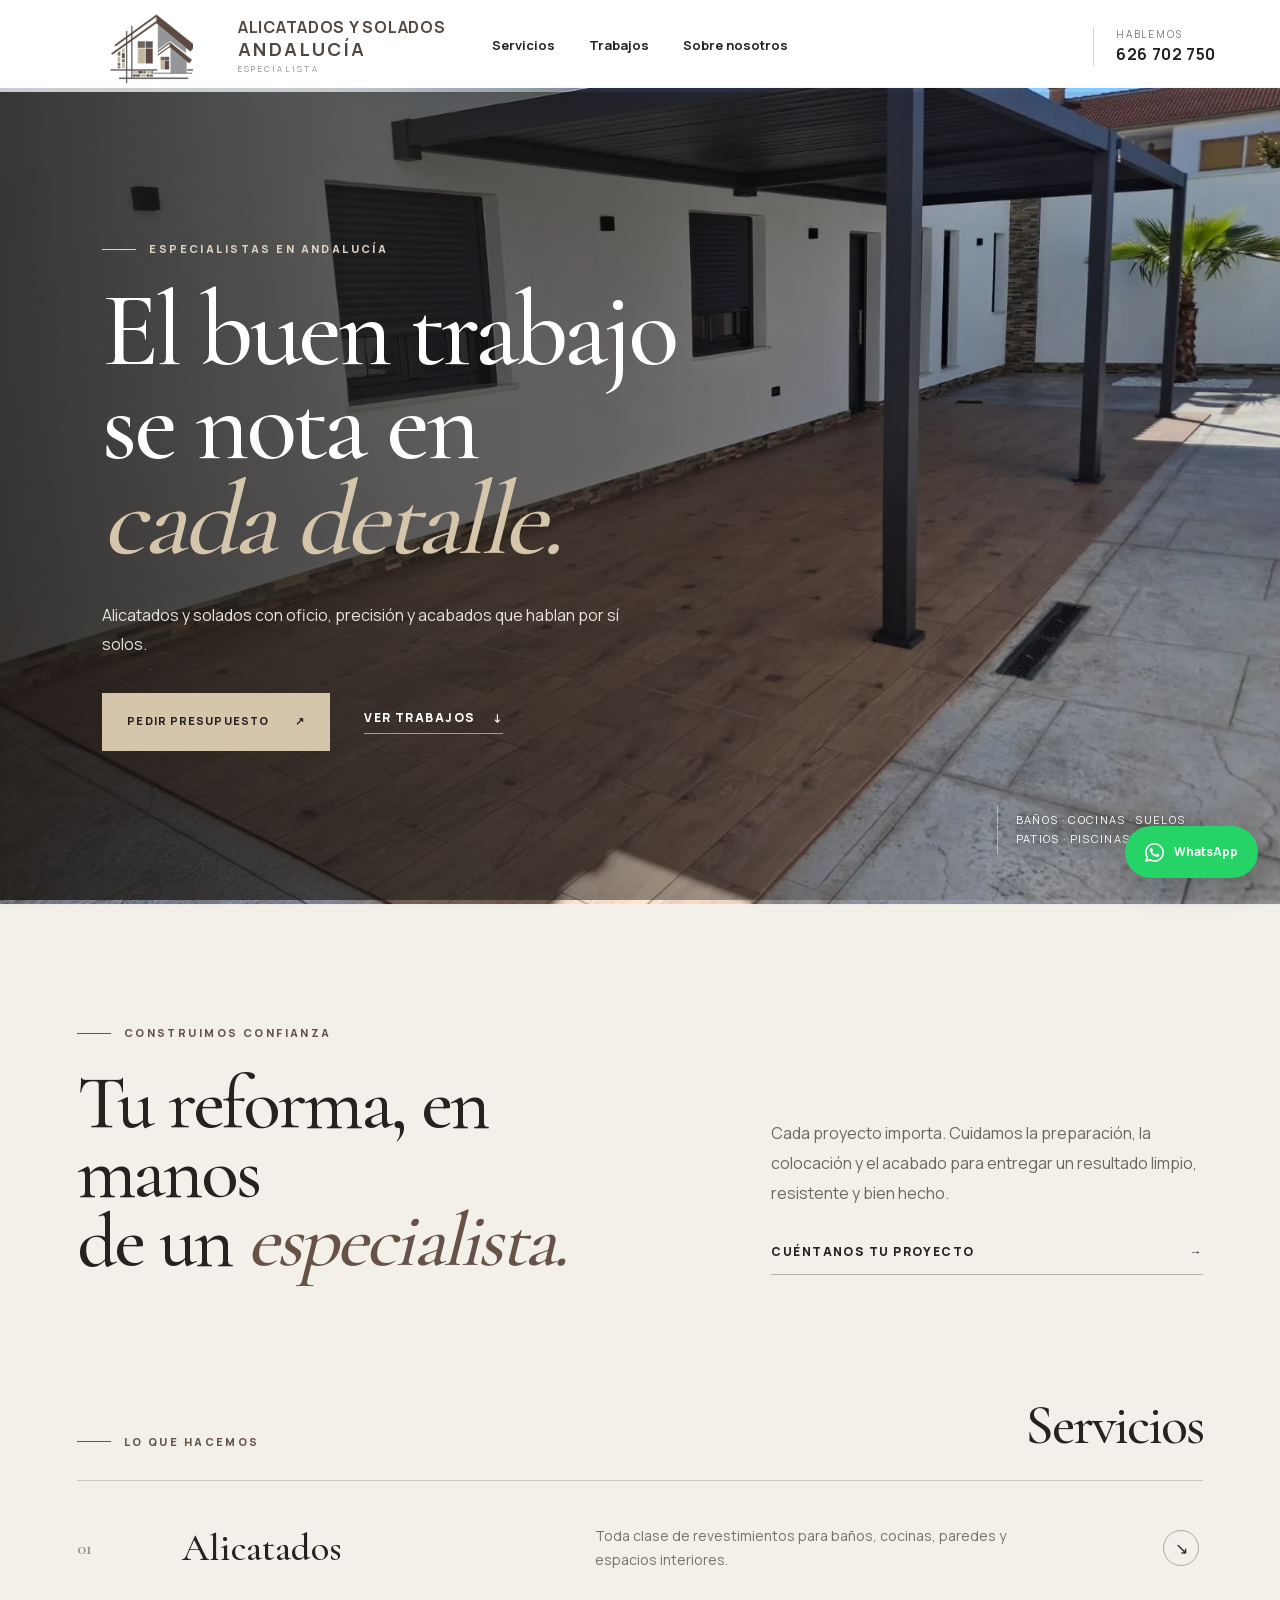
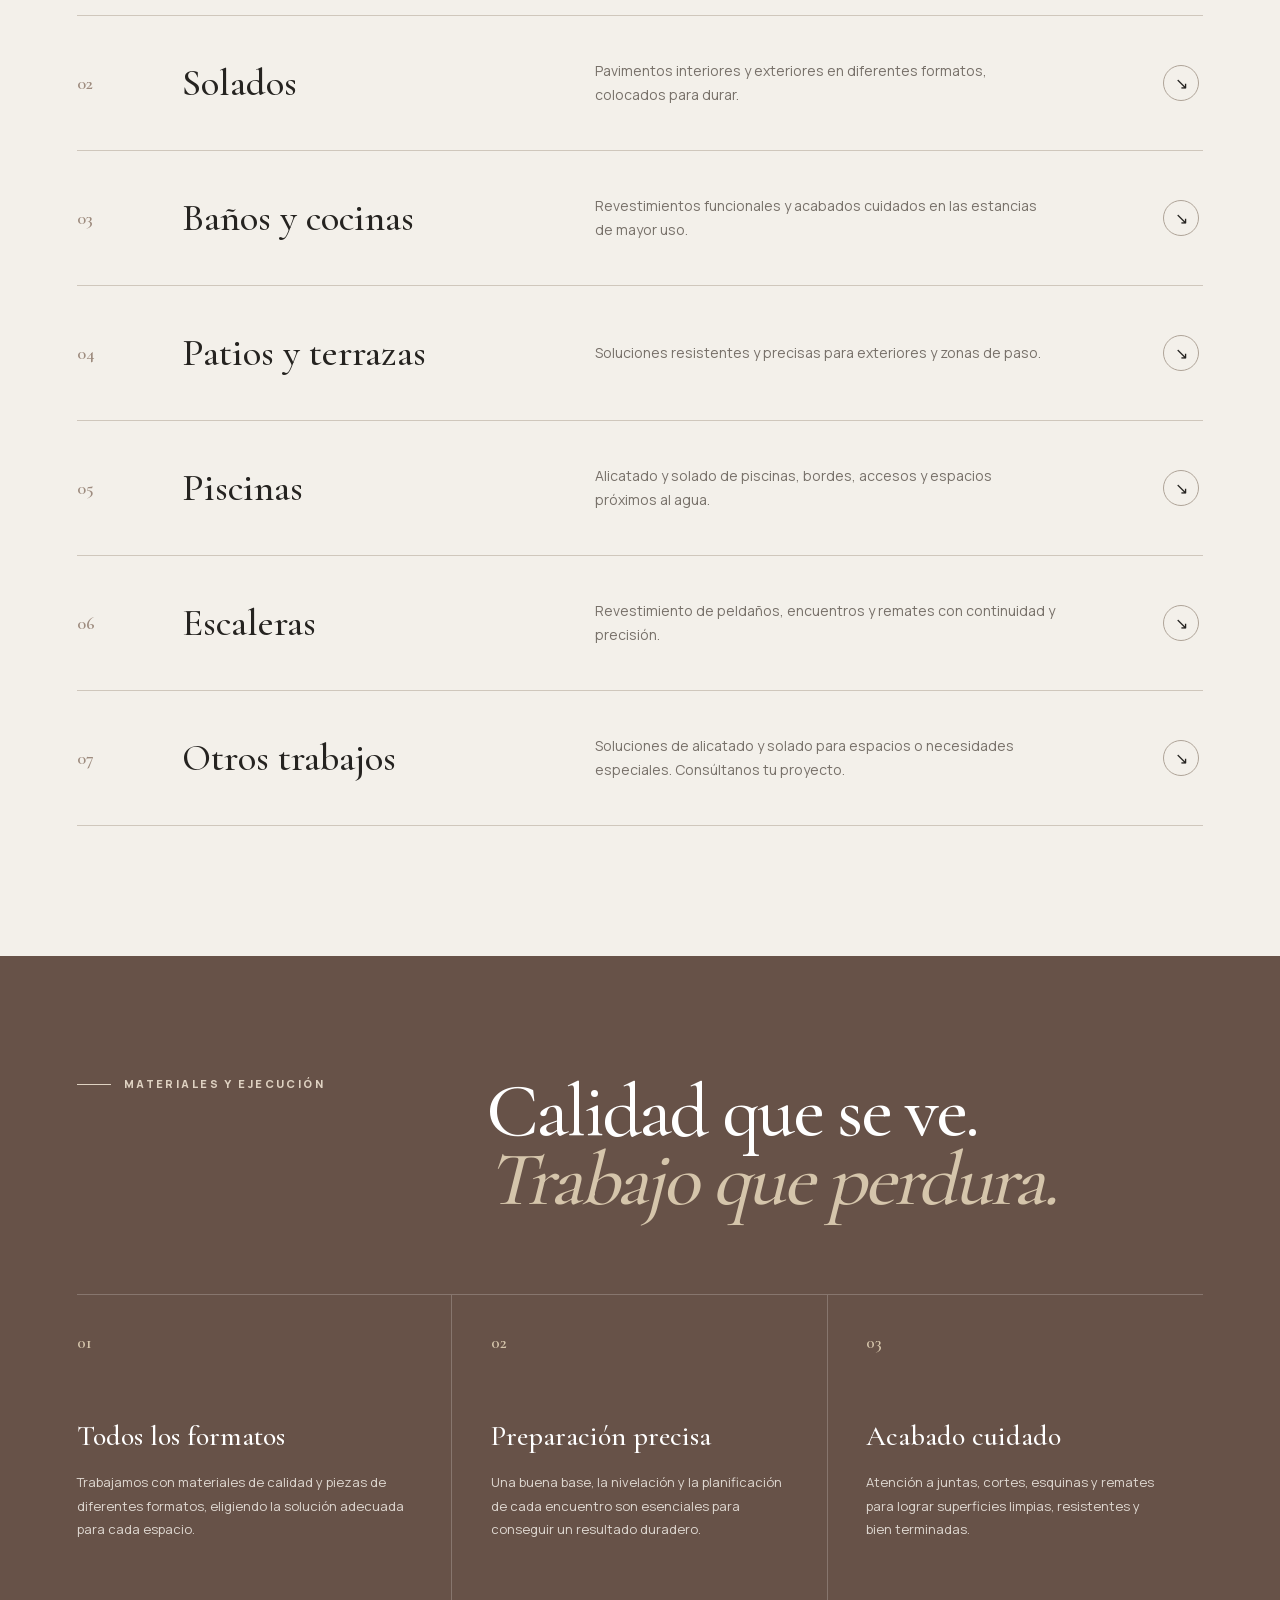
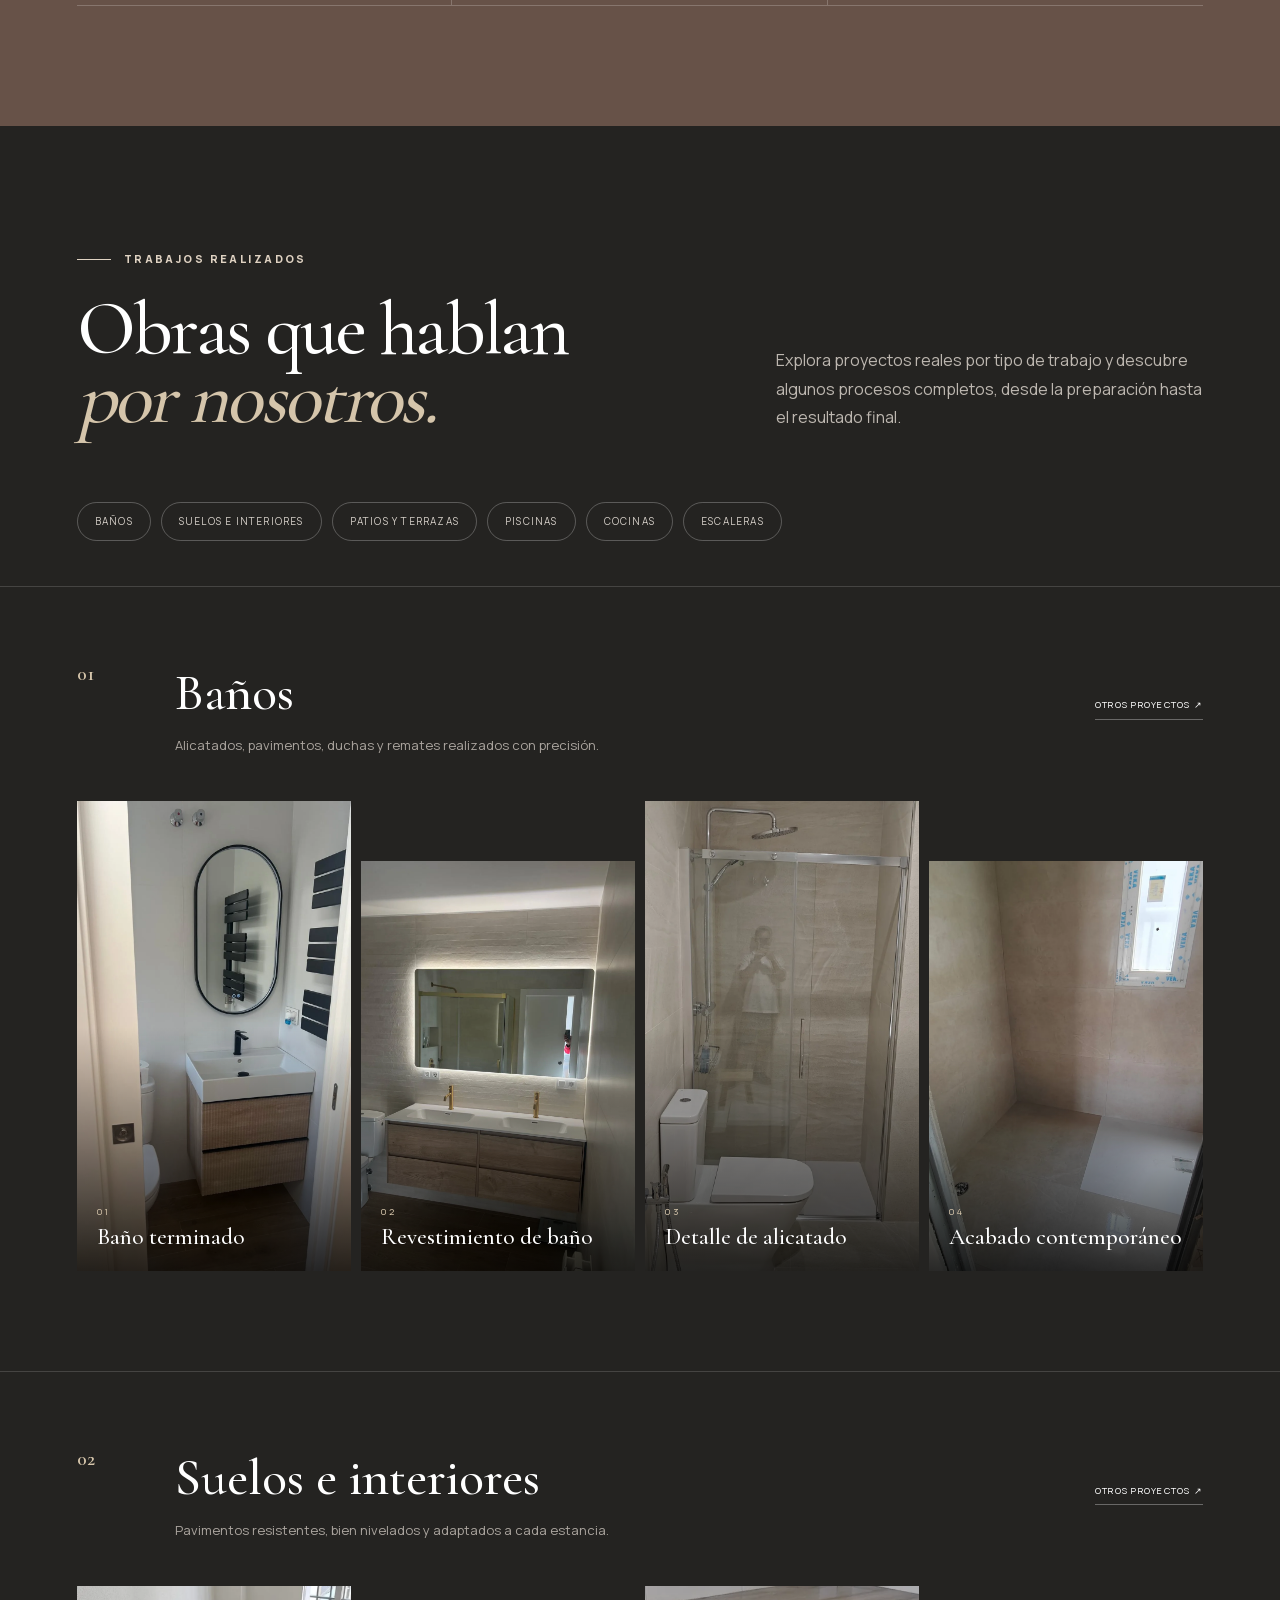
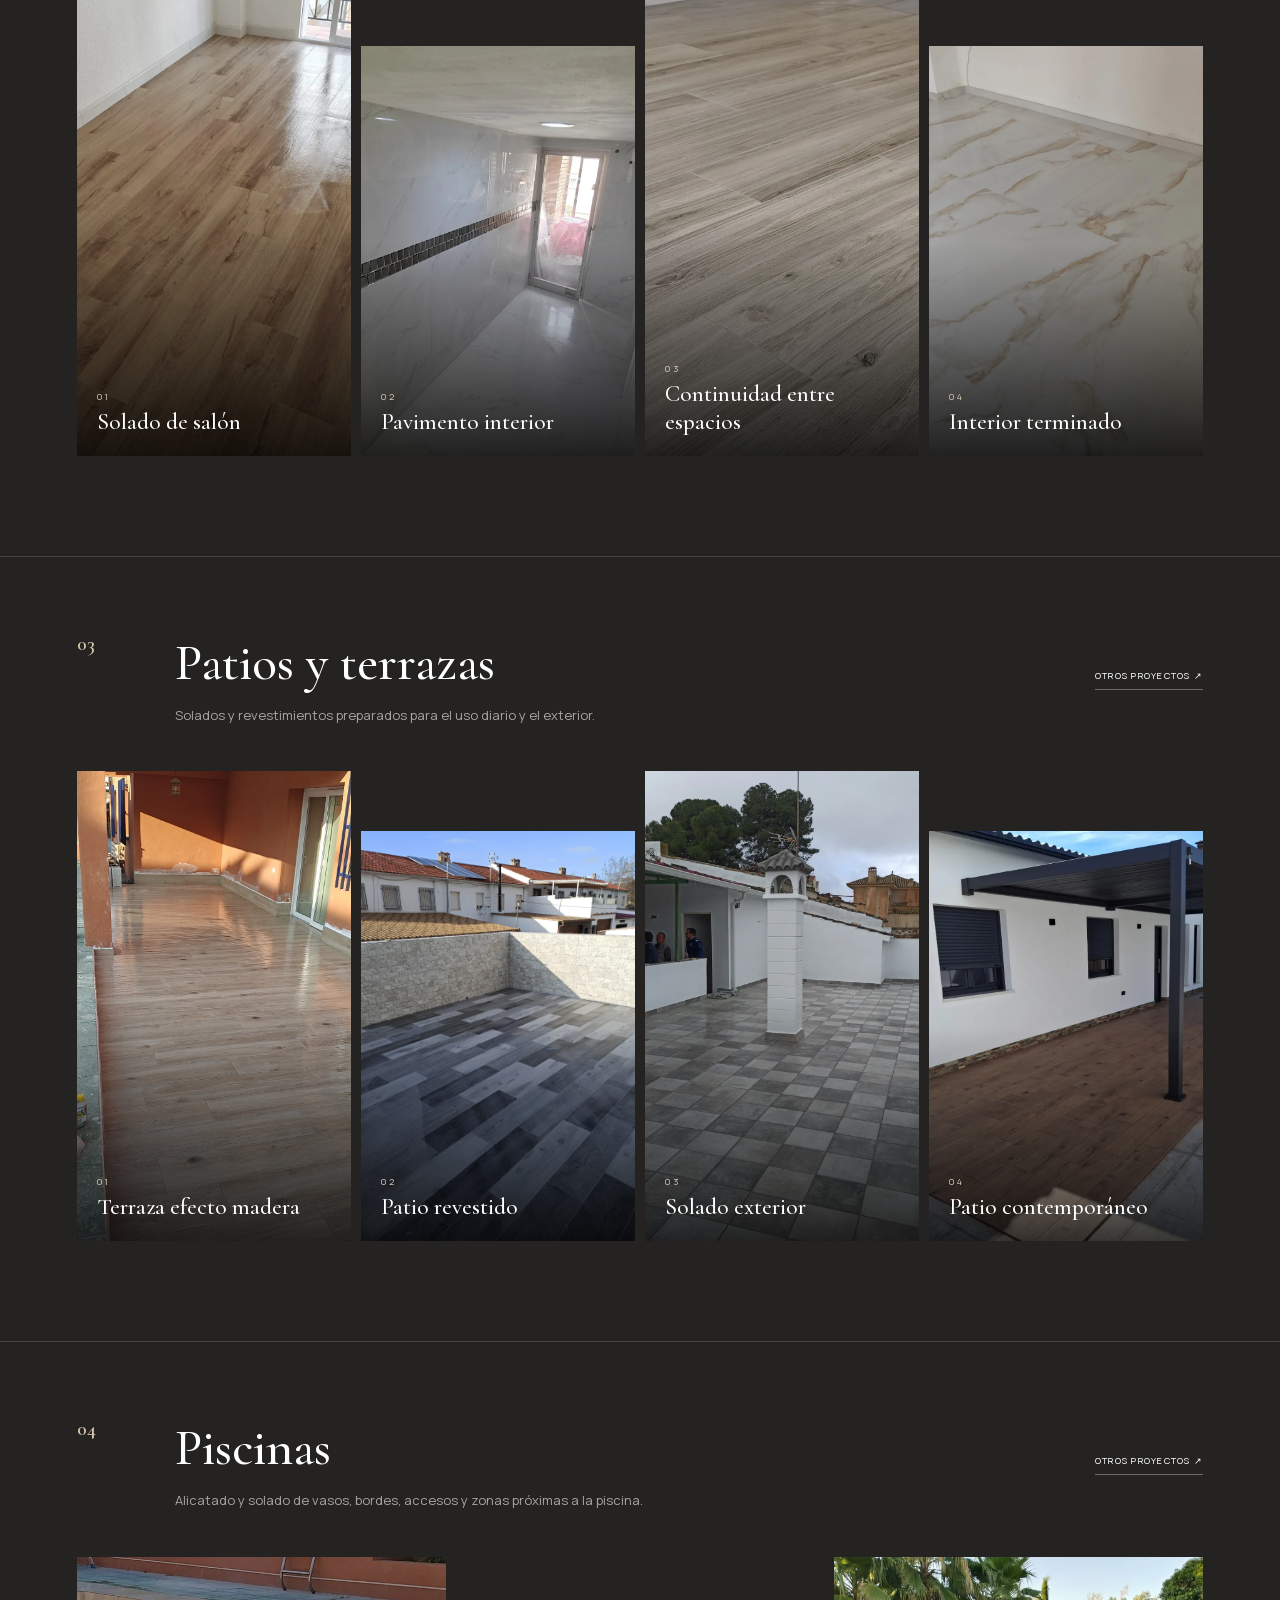
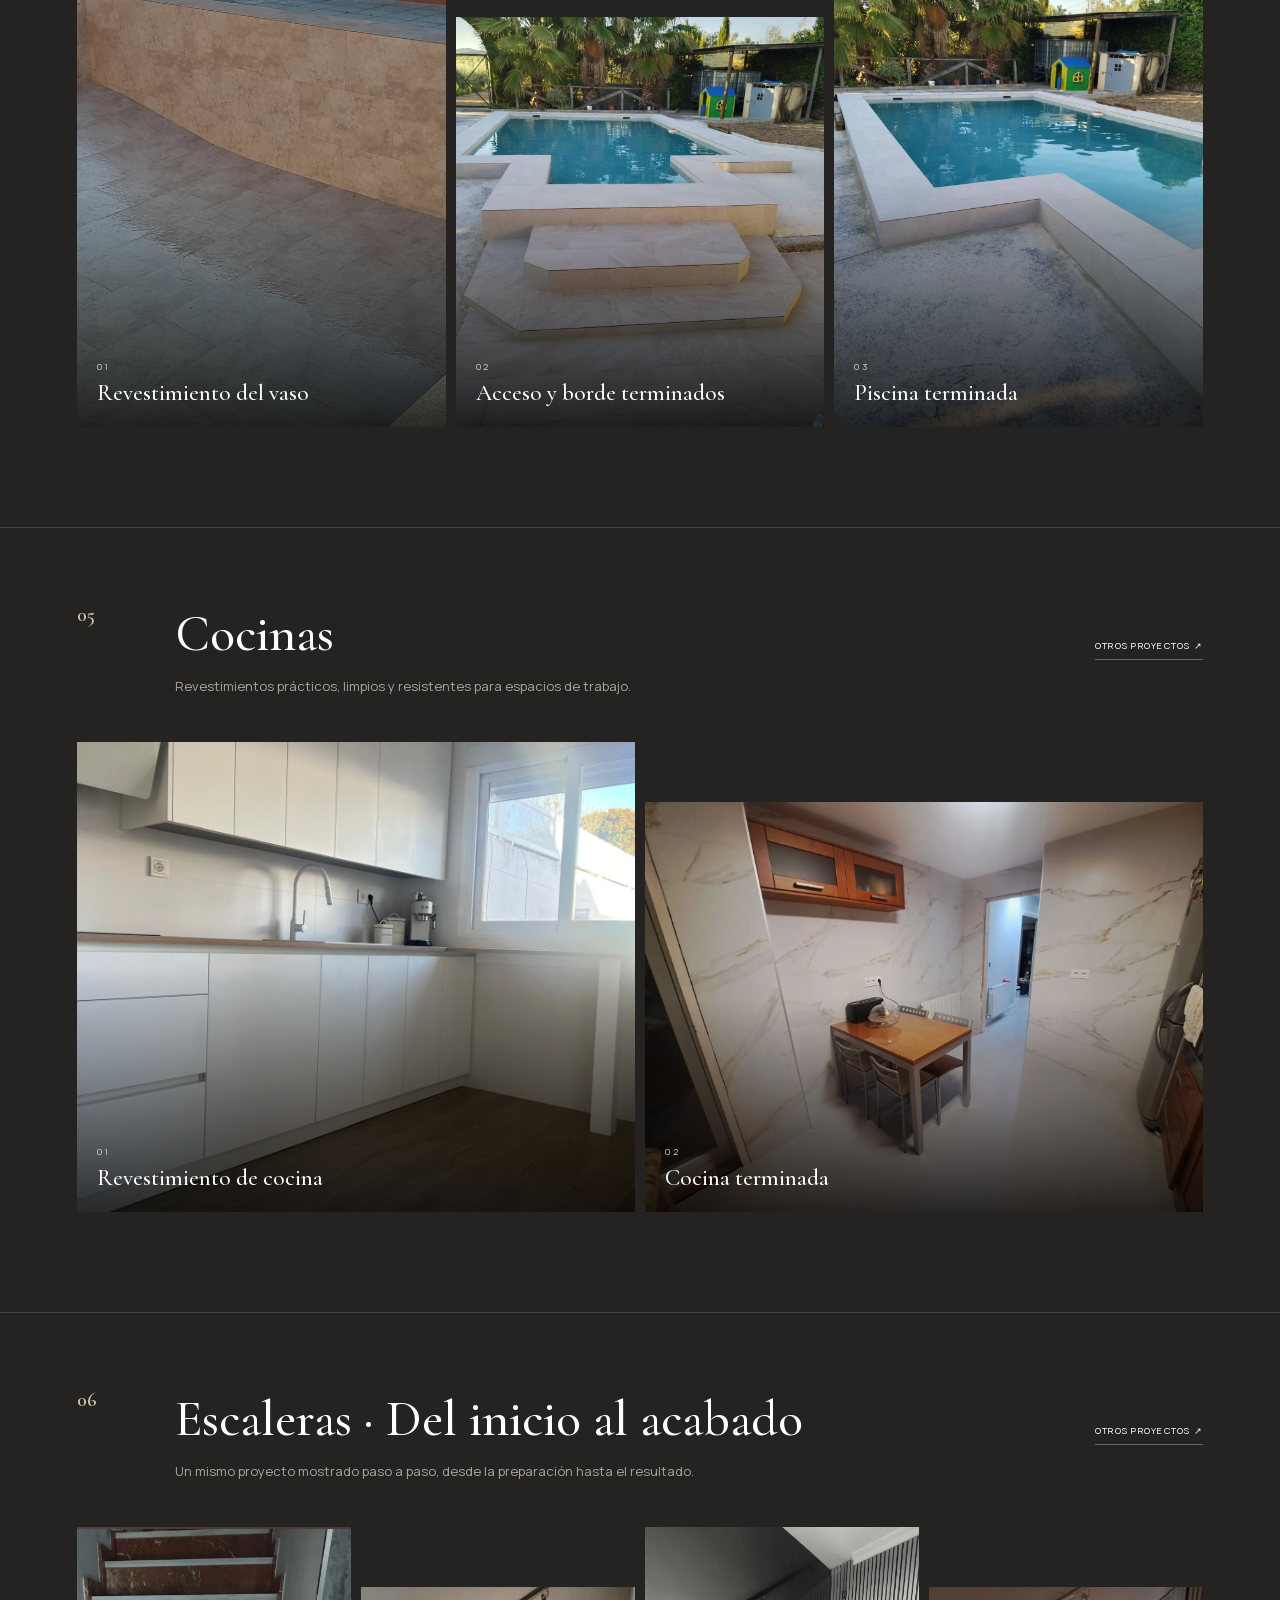
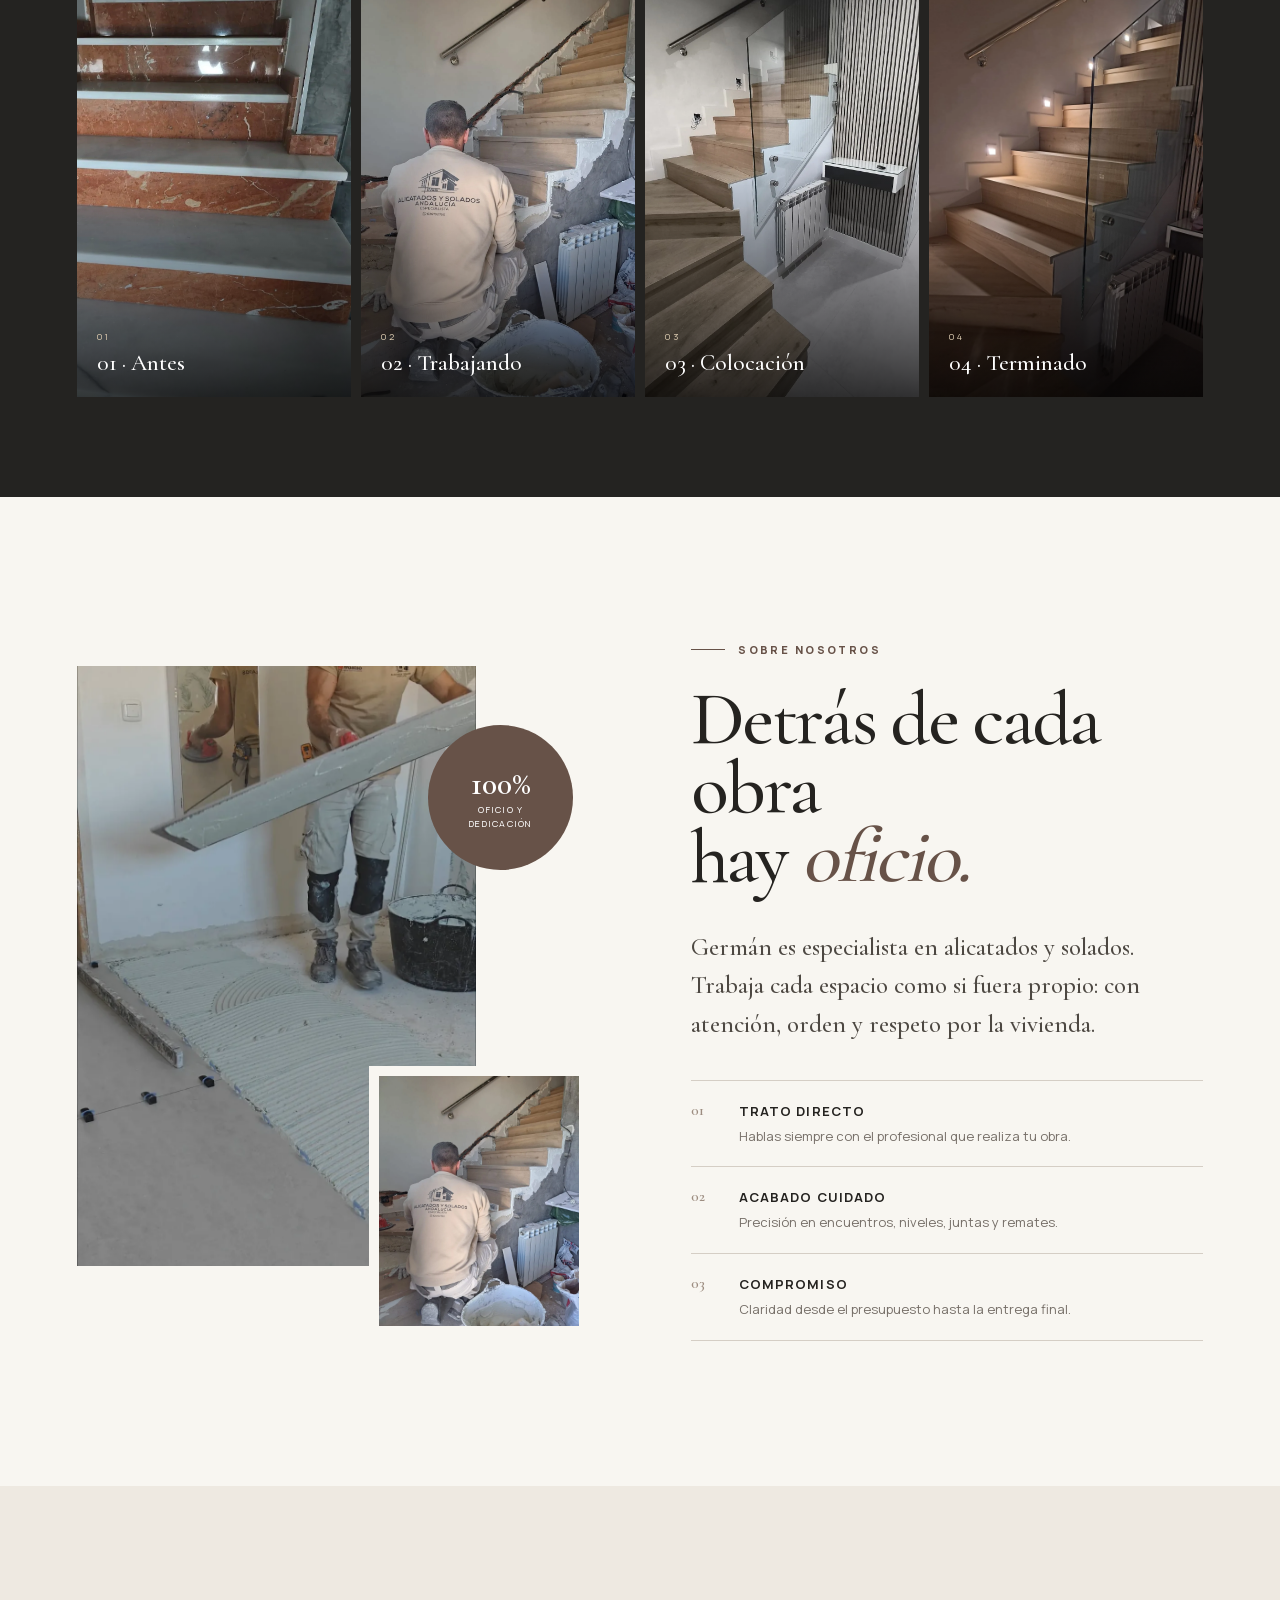
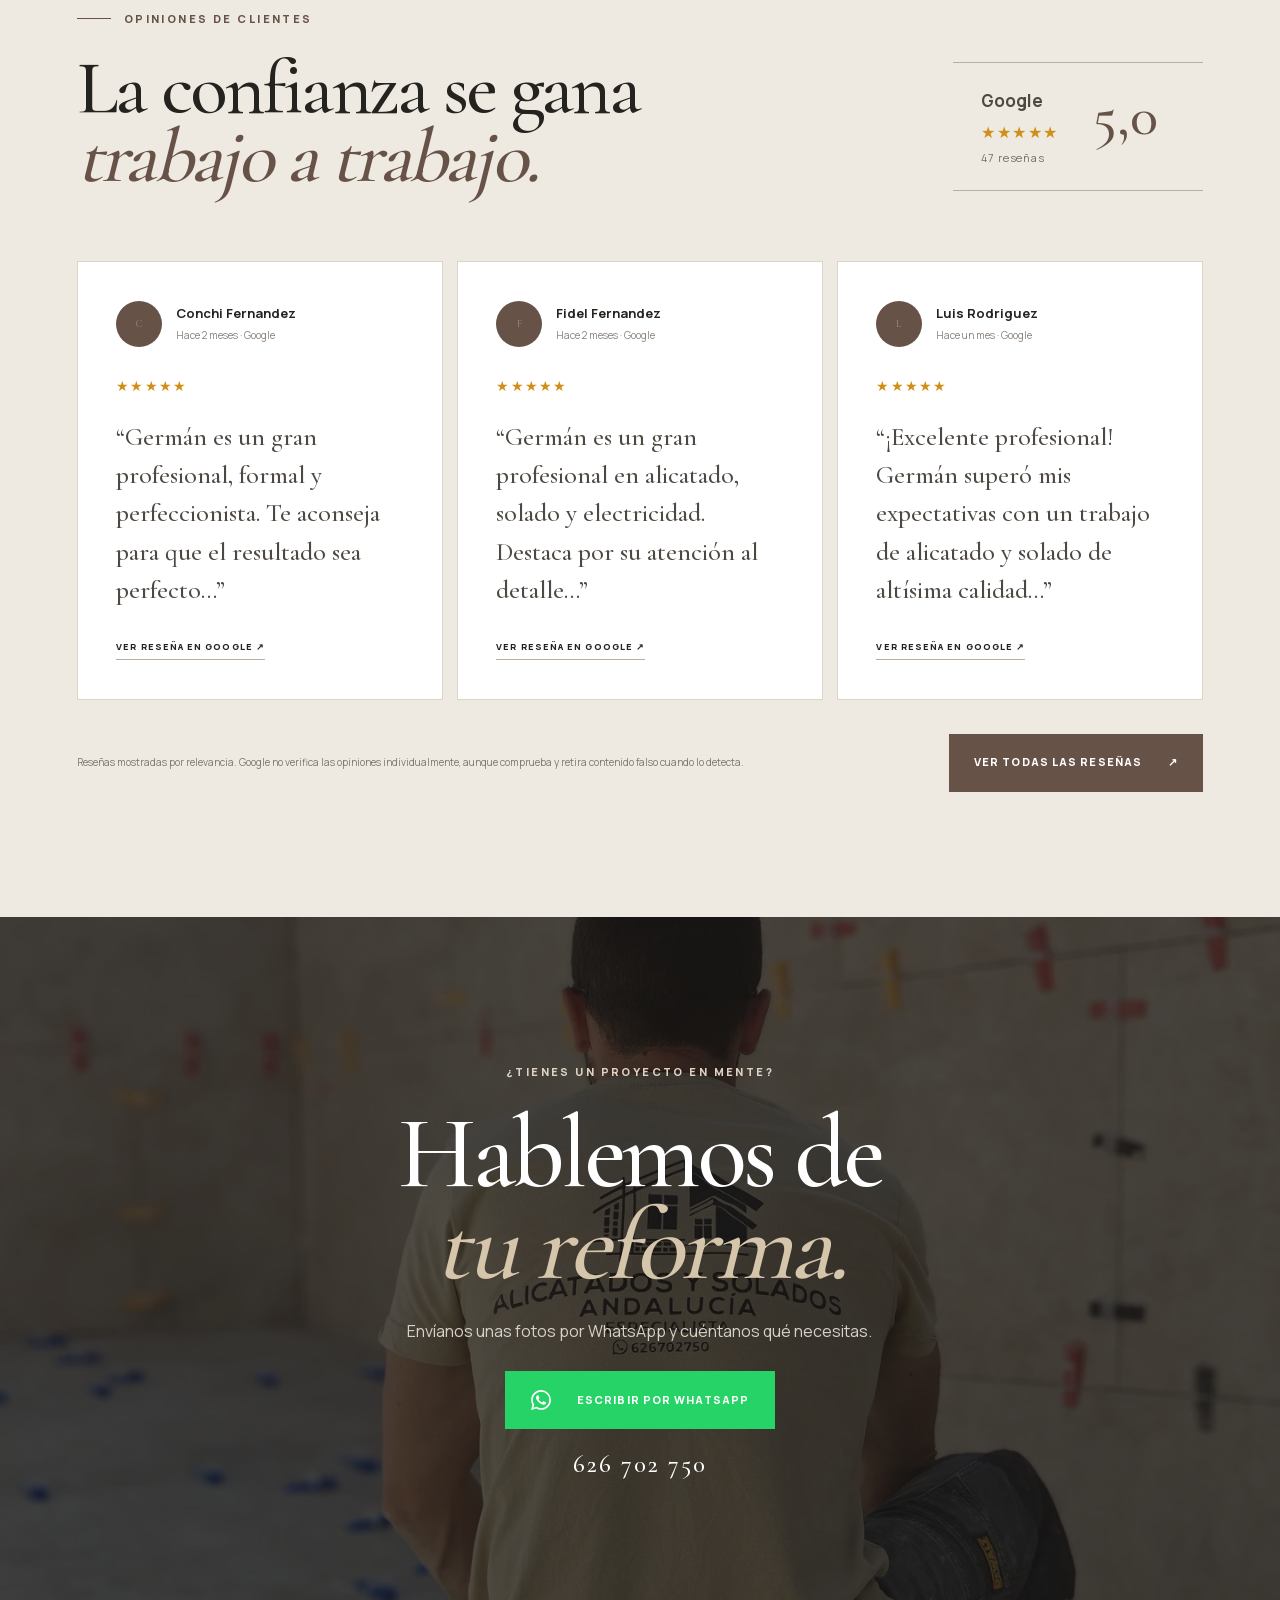
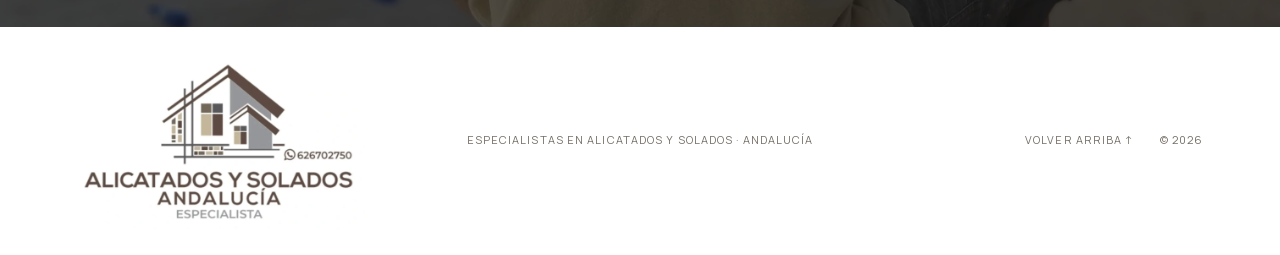
==== commit 0e23817f: "Fill staircase before image card" ====
--- a/index.html
+++ b/index.html
@@ -1 +1 @@
-<!DOCTYPE html><html lang="es"><head><meta charSet="utf-8"/><meta name="viewport" content="width=device-width, initial-scale=1, viewport-fit=cover"/><link rel="preload" href="/_next/static/media/01e4147cff8141ee-s.p.10ked.7w885.g.woff2" as="font" crossorigin="" type="font/woff2"/><link rel="preload" href="/_next/static/media/a343f882a40d2cc9-s.p.0kho-wj7-y-w1.woff2" as="font" crossorigin="" type="font/woff2"/><link rel="preload" href="/trabajos/logo/marca-casa.png" as="image"/><link rel="preload" href="/trabajos/trabajando/trabajando-01.webp" as="image"/><link rel="preload" href="/trabajos/trabajando/trabajando-05.webp" as="image"/><link rel="preload" href="/trabajos/trabajando/trabajando-03.webp" as="image"/><link rel="preload" href="/whatsapp.svg" as="image"/><link rel="preload" href="/trabajos/logo/logo-pie.png" as="image"/><link rel="stylesheet" href="/_next/static/chunks/0-xuf2j-ji6eo.css" data-precedence="next"/><link rel="preload" as="script" fetchPriority="low" href="/_next/static/chunks/15xrurgzs99gv.js"/><script src="/_next/static/chunks/0r8nt2o8muejo.js" async=""></script><script src="/_next/static/chunks/07lhk_q6pmm3r.js" async=""></script><script src="/_next/static/chunks/turbopack-0l2a5lou.xw1r.js" async=""></script><script src="/_next/static/chunks/0dbhjjzl8qfwv.js" async=""></script><meta name="next-size-adjust" content=""/><title>Alicatados y Solados Andalucía | Reformas y colocación profesional</title><meta name="description" content="Especialistas en alicatados, solados, baños, cocinas, patios y escaleras en Andalucía. Consulta tu proyecto por WhatsApp."/><meta name="keywords" content="alicatados Andalucía,solados Andalucía,reformas de baños,colocación de suelos,alicatador"/><meta name="robots" content="index, follow"/><meta property="og:title" content="Alicatados y Solados Andalucía"/><meta property="og:description" content="El buen trabajo se nota en cada detalle."/><meta property="og:locale" content="es_ES"/><meta property="og:image" content="https://alicatadosysoladosandalucia.github.io/og.png"/><meta property="og:image:width" content="1200"/><meta property="og:image:height" content="630"/><meta property="og:type" content="website"/><meta name="twitter:card" content="summary_large_image"/><meta name="twitter:title" content="Alicatados y Solados Andalucía"/><meta name="twitter:description" content="El buen trabajo se nota en cada detalle."/><meta name="twitter:image" content="https://alicatadosysoladosandalucia.github.io/og.png"/><link rel="icon" href="/trabajos/logo/logo-02.webp"/><script src="/_next/static/chunks/03~yq9q893hmn.js" noModule=""></script></head><body class="manrope_fb147192-module__pufAgq__variable cormorant_garamond_f5ea7f19-module__SQ5ScW__variable"><div hidden=""><!--$--><!--/$--></div><main><script type="application/ld+json">{"@context":"https://schema.org","@type":"HomeAndConstructionBusiness","name":"Alicatados y Solados Andalucía","telephone":"+34626702750","areaServed":"Andalucía","description":"Especialistas en alicatados, solados, baños, cocinas, patios y escaleras.","image":"/trabajos/logo/logo-01.webp"}</script><header class="site-header"><a class="brand" href="#inicio" aria-label="Ir al inicio"><span class="brand-symbol"><img src="/trabajos/logo/marca-casa.png" alt=""/></span><span class="brand-name"><strong>Alicatados y Solados</strong><b>Andalucía</b><small>Especialista</small></span></a><nav aria-label="Navegación principal"><a href="#servicios">Servicios</a><a href="#trabajos">Trabajos</a><a href="#nosotros">Sobre nosotros</a></nav><a class="header-contact" href="https://wa.me/34626702750?text=Hola%20Germ%C3%A1n%2C%20he%20visto%20tu%20web%20y%20me%20gustar%C3%ADa%20pedir%20presupuesto." target="_blank" rel="noreferrer"><span>Hablemos</span><strong>626 702 750</strong></a></header><section class="hero" id="inicio"><div class="hero-image" aria-hidden="true"></div><div class="hero-shade"></div><div class="hero-copy"><p class="eyebrow light">Especialistas en Andalucía</p><h1>El buen trabajo<br/>se nota en<br/><em>cada detalle.</em></h1><p class="hero-lead">Alicatados y solados con oficio, precisión y acabados que hablan por sí solos.</p><div class="hero-actions"><a class="button primary" href="https://wa.me/34626702750?text=Hola%20Germ%C3%A1n%2C%20he%20visto%20tu%20web%20y%20me%20gustar%C3%ADa%20pedir%20presupuesto." target="_blank" rel="noreferrer">Pedir presupuesto <span>↗</span></a><a class="text-link" href="#trabajos">Ver trabajos <span>↓</span></a></div></div><div class="hero-note"><span class="line"></span><p>Baños · Cocinas · Suelos<br/>Patios · Piscinas · Escaleras</p></div></section><section class="intro section"><div><p class="eyebrow">Construimos confianza</p><h2>Tu reforma, en manos<br/>de un <em>especialista.</em></h2></div><div class="intro-text"><p>Cada proyecto importa. Cuidamos la preparación, la colocación y el acabado para entregar un resultado limpio, resistente y bien hecho.</p><a class="arrow-link" href="https://wa.me/34626702750?text=Hola%20Germ%C3%A1n%2C%20he%20visto%20tu%20web%20y%20me%20gustar%C3%ADa%20pedir%20presupuesto." target="_blank" rel="noreferrer">Cuéntanos tu proyecto <span>→</span></a></div></section><section class="services section" id="servicios"><div class="section-heading"><p class="eyebrow">Lo que hacemos</p><h2>Servicios</h2></div><div class="service-list"><article class="service-row"><span class="service-number">01</span><h3>Alicatados</h3><p>Toda clase de revestimientos para baños, cocinas, paredes y espacios interiores.</p><a class="service-icon" href="#banos" aria-label="Ver trabajos de Alicatados">↘</a></article><article class="service-row"><span class="service-number">02</span><h3>Solados</h3><p>Pavimentos interiores y exteriores en diferentes formatos, colocados para durar.</p><a class="service-icon" href="#suelos" aria-label="Ver trabajos de Solados">↘</a></article><article class="service-row"><span class="service-number">03</span><h3>Baños y cocinas</h3><p>Revestimientos funcionales y acabados cuidados en las estancias de mayor uso.</p><a class="service-icon" href="#banos" aria-label="Ver trabajos de Baños y cocinas">↘</a></article><article class="service-row"><span class="service-number">04</span><h3>Patios y terrazas</h3><p>Soluciones resistentes y precisas para exteriores y zonas de paso.</p><a class="service-icon" href="#exteriores" aria-label="Ver trabajos de Patios y terrazas">↘</a></article><article class="service-row"><span class="service-number">05</span><h3>Piscinas</h3><p>Alicatado y solado de piscinas, bordes, accesos y espacios próximos al agua.</p><a class="service-icon" href="#piscinas" aria-label="Ver trabajos de Piscinas">↘</a></article><article class="service-row"><span class="service-number">06</span><h3>Escaleras</h3><p>Revestimiento de peldaños, encuentros y remates con continuidad y precisión.</p><a class="service-icon" href="#escaleras" aria-label="Ver trabajos de Escaleras">↘</a></article><article class="service-row"><span class="service-number">07</span><h3>Otros trabajos</h3><p>Soluciones de alicatado y solado para espacios o necesidades especiales. Consúltanos tu proyecto.</p><a class="service-icon" href="#trabajos" aria-label="Ver trabajos de Otros trabajos">↘</a></article></div></section><section class="quality section"><div class="quality-heading"><p class="eyebrow light">Materiales y ejecución</p><h2>Calidad que se ve.<br/><em>Trabajo que perdura.</em></h2></div><div class="quality-grid"><article><span>01</span><h3>Todos los formatos</h3><p>Trabajamos con materiales de calidad y piezas de diferentes formatos, eligiendo la solución adecuada para cada espacio.</p></article><article><span>02</span><h3>Preparación precisa</h3><p>Una buena base, la nivelación y la planificación de cada encuentro son esenciales para conseguir un resultado duradero.</p></article><article><span>03</span><h3>Acabado cuidado</h3><p>Atención a juntas, cortes, esquinas y remates para lograr superficies limpias, resistentes y bien terminadas.</p></article></div></section><section class="work-section" id="trabajos"><div class="section work-top"><div><p class="eyebrow light">Trabajos realizados</p><h2>Obras que hablan<br/><em>por nosotros.</em></h2></div><p class="work-intro">Explora proyectos reales por tipo de trabajo y descubre algunos procesos completos, desde la preparación hasta el resultado final.</p></div><div class="work-nav section" aria-label="Categorías de trabajos"><a href="#banos">Baños</a><a href="#suelos">Suelos e interiores</a><a href="#exteriores">Patios y terrazas</a><a href="#piscinas">Piscinas</a><a href="#cocinas">Cocinas</a><a href="#escaleras">Escaleras</a></div><div class="work-categories"><section class="work-category section" id="banos"><div class="category-heading"><span>01</span><div><h3>Baños</h3><p>Alicatados, pavimentos, duchas y remates realizados con precisión.</p></div><a href="#galeria-banos">Otros proyectos ↗</a></div><div class="category-gallery gallery-4"><figure><img src="/trabajos/bano/bano-01.webp" alt="Baño terminado" loading="lazy" decoding="async"/><figcaption><span>01</span><strong>Baño terminado</strong></figcaption></figure><figure><img src="/trabajos/bano/bano-05.webp" alt="Revestimiento de baño" loading="lazy" decoding="async"/><figcaption><span>02</span><strong>Revestimiento de baño</strong></figcaption></figure><figure><img src="/trabajos/bano/bano-12.webp" alt="Detalle de alicatado" loading="lazy" decoding="async"/><figcaption><span>03</span><strong>Detalle de alicatado</strong></figcaption></figure><figure><img src="/trabajos/bano/bano-16.webp" alt="Acabado contemporáneo" loading="lazy" decoding="async"/><figcaption><span>04</span><strong>Acabado contemporáneo</strong></figcaption></figure></div></section><section class="work-category section" id="suelos"><div class="category-heading"><span>02</span><div><h3>Suelos e interiores</h3><p>Pavimentos resistentes, bien nivelados y adaptados a cada estancia.</p></div><a href="#galeria-suelos">Otros proyectos ↗</a></div><div class="category-gallery gallery-4"><figure><img src="/trabajos/salon/salon-01.webp" alt="Solado de salón" loading="lazy" decoding="async"/><figcaption><span>01</span><strong>Solado de salón</strong></figcaption></figure><figure><img src="/trabajos/salon/salon-03.webp" alt="Pavimento interior" loading="lazy" decoding="async"/><figcaption><span>02</span><strong>Pavimento interior</strong></figcaption></figure><figure><img src="/trabajos/salon/salon-05.webp" alt="Continuidad entre espacios" loading="lazy" decoding="async"/><figcaption><span>03</span><strong>Continuidad entre espacios</strong></figcaption></figure><figure><img src="/trabajos/salon/salon-08.webp" alt="Interior terminado" loading="lazy" decoding="async"/><figcaption><span>04</span><strong>Interior terminado</strong></figcaption></figure></div></section><section class="work-category section" id="exteriores"><div class="category-heading"><span>03</span><div><h3>Patios y terrazas</h3><p>Solados y revestimientos preparados para el uso diario y el exterior.</p></div><a href="#galeria-exteriores">Otros proyectos ↗</a></div><div class="category-gallery gallery-4"><figure><img src="/trabajos/patio/patio-04.webp" alt="Terraza efecto madera" loading="lazy" decoding="async"/><figcaption><span>01</span><strong>Terraza efecto madera</strong></figcaption></figure><figure><img src="/trabajos/patio/patio-06.webp" alt="Patio revestido" loading="lazy" decoding="async"/><figcaption><span>02</span><strong>Patio revestido</strong></figcaption></figure><figure><img src="/trabajos/patio/patio-08.webp" alt="Solado exterior" loading="lazy" decoding="async"/><figcaption><span>03</span><strong>Solado exterior</strong></figcaption></figure><figure><img src="/trabajos/patio/patio-10.webp" alt="Patio contemporáneo" loading="lazy" decoding="async"/><figcaption><span>04</span><strong>Patio contemporáneo</strong></figcaption></figure></div></section><section class="work-category section" id="piscinas"><div class="category-heading"><span>04</span><div><h3>Piscinas</h3><p>Alicatado y solado de vasos, bordes, accesos y zonas próximas a la piscina.</p></div><a href="#galeria-piscinas">Otros proyectos ↗</a></div><div class="category-gallery gallery-3"><figure><img src="/trabajos/patio/patio-03.webp" alt="Revestimiento del vaso" loading="lazy" decoding="async"/><figcaption><span>01</span><strong>Revestimiento del vaso</strong></figcaption></figure><figure><img src="/trabajos/patio/patio-01.webp" alt="Acceso y borde terminados" loading="lazy" decoding="async"/><figcaption><span>02</span><strong>Acceso y borde terminados</strong></figcaption></figure><figure><img src="/trabajos/patio/patio-02.webp" alt="Piscina terminada" loading="lazy" decoding="async"/><figcaption><span>03</span><strong>Piscina terminada</strong></figcaption></figure></div></section><section class="work-category section" id="cocinas"><div class="category-heading"><span>05</span><div><h3>Cocinas</h3><p>Revestimientos prácticos, limpios y resistentes para espacios de trabajo.</p></div><a href="#galeria-cocinas">Otros proyectos ↗</a></div><div class="category-gallery gallery-2"><figure><img src="/trabajos/cocina/cocina-01.webp" alt="Revestimiento de cocina" loading="lazy" decoding="async"/><figcaption><span>01</span><strong>Revestimiento de cocina</strong></figcaption></figure><figure><img src="/trabajos/cocina/cocina-02.webp" alt="Cocina terminada" loading="lazy" decoding="async"/><figcaption><span>02</span><strong>Cocina terminada</strong></figcaption></figure></div></section><section class="work-category section" id="escaleras"><div class="category-heading"><span>06</span><div><h3>Escaleras · Del inicio al acabado</h3><p>Un mismo proyecto mostrado paso a paso, desde la preparación hasta el resultado.</p></div><a href="#galeria-escaleras">Otros proyectos ↗</a></div><div class="category-gallery gallery-4"><figure><img class="show-full-image" src="/trabajos/escaleras/escaleras-6a.webp" alt="01 · Antes" loading="lazy" decoding="async"/><figcaption><span>01</span><strong>01 · Antes</strong></figcaption></figure><figure><img src="/trabajos/trabajando/trabajando-05.webp" alt="02 · Trabajando" loading="lazy" decoding="async"/><figcaption><span>02</span><strong>02 · Trabajando</strong></figcaption></figure><figure><img src="/trabajos/escaleras/escaleras-6b.webp" alt="03 · Colocación" loading="lazy" decoding="async"/><figcaption><span>03</span><strong>03 · Colocación</strong></figcaption></figure><figure><img src="/trabajos/escaleras/escaleras-6c.webp" alt="04 · Terminado" loading="lazy" decoding="async"/><figcaption><span>04</span><strong>04 · Terminado</strong></figcaption></figure></div></section></div><section class="gallery-modal" id="galeria-banos"><a class="gallery-backdrop" href="#banos" aria-label="Cerrar galería"></a><div class="gallery-dialog" role="dialog" aria-modal="true" aria-labelledby="titulo-banos"><div class="gallery-dialog-head"><div><p class="eyebrow light">Todos los proyectos</p><h3 id="titulo-banos">Baños</h3></div><a class="gallery-close" href="#banos" aria-label="Cerrar galería">×</a></div><div class="all-projects-grid"><figure><img src="/trabajos/bano/bano-01.webp" alt="Baño · Proyecto 01" loading="lazy" decoding="async"/><figcaption><span>01</span>Baño · Proyecto 01</figcaption></figure><figure><img src="/trabajos/bano/bano-02.webp" alt="Baño · Proyecto 02" loading="lazy" decoding="async"/><figcaption><span>02</span>Baño · Proyecto 02</figcaption></figure><figure><img src="/trabajos/bano/bano-03.webp" alt="Baño · Proyecto 03" loading="lazy" decoding="async"/><figcaption><span>03</span>Baño · Proyecto 03</figcaption></figure><figure><img src="/trabajos/bano/bano-04.webp" alt="Baño · Proyecto 04" loading="lazy" decoding="async"/><figcaption><span>04</span>Baño · Proyecto 04</figcaption></figure><figure><img src="/trabajos/bano/bano-05.webp" alt="Baño · Proyecto 05" loading="lazy" decoding="async"/><figcaption><span>05</span>Baño · Proyecto 05</figcaption></figure><figure><img src="/trabajos/bano/bano-06.webp" alt="Baño · Proyecto 06" loading="lazy" decoding="async"/><figcaption><span>06</span>Baño · Proyecto 06</figcaption></figure><figure><img src="/trabajos/bano/bano-07.webp" alt="Baño · Proyecto 07" loading="lazy" decoding="async"/><figcaption><span>07</span>Baño · Proyecto 07</figcaption></figure><figure><img src="/trabajos/bano/bano-08.webp" alt="Baño · Proyecto 08" loading="lazy" decoding="async"/><figcaption><span>08</span>Baño · Proyecto 08</figcaption></figure><figure><img src="/trabajos/bano/bano-09.webp" alt="Baño · Proyecto 09" loading="lazy" decoding="async"/><figcaption><span>09</span>Baño · Proyecto 09</figcaption></figure><figure><img src="/trabajos/bano/bano-10.webp" alt="Baño · Proyecto 10" loading="lazy" decoding="async"/><figcaption><span>10</span>Baño · Proyecto 10</figcaption></figure><figure><img src="/trabajos/bano/bano-11.webp" alt="Baño · Proyecto 11" loading="lazy" decoding="async"/><figcaption><span>11</span>Baño · Proyecto 11</figcaption></figure><figure><img src="/trabajos/bano/bano-12.webp" alt="Baño · Proyecto 12" loading="lazy" decoding="async"/><figcaption><span>12</span>Baño · Proyecto 12</figcaption></figure><figure><img src="/trabajos/bano/bano-13.webp" alt="Baño · Proyecto 13" loading="lazy" decoding="async"/><figcaption><span>13</span>Baño · Proyecto 13</figcaption></figure><figure><img src="/trabajos/bano/bano-14.webp" alt="Baño · Proyecto 14" loading="lazy" decoding="async"/><figcaption><span>14</span>Baño · Proyecto 14</figcaption></figure><figure><img src="/trabajos/bano/bano-15.webp" alt="Baño · Proyecto 15" loading="lazy" decoding="async"/><figcaption><span>15</span>Baño · Proyecto 15</figcaption></figure><figure><img src="/trabajos/bano/bano-16.webp" alt="Baño · Proyecto 16" loading="lazy" decoding="async"/><figcaption><span>16</span>Baño · Proyecto 16</figcaption></figure><figure><img src="/trabajos/bano/bano-17.webp" alt="Baño · Proyecto 17" loading="lazy" decoding="async"/><figcaption><span>17</span>Baño · Proyecto 17</figcaption></figure></div></div></section><section class="gallery-modal" id="galeria-suelos"><a class="gallery-backdrop" href="#suelos" aria-label="Cerrar galería"></a><div class="gallery-dialog" role="dialog" aria-modal="true" aria-labelledby="titulo-suelos"><div class="gallery-dialog-head"><div><p class="eyebrow light">Todos los proyectos</p><h3 id="titulo-suelos">Suelos e interiores</h3></div><a class="gallery-close" href="#suelos" aria-label="Cerrar galería">×</a></div><div class="all-projects-grid"><figure><img src="/trabajos/salon/salon-01.webp" alt="Suelo e interior · Proyecto 01" loading="lazy" decoding="async"/><figcaption><span>01</span>Suelo e interior · Proyecto 01</figcaption></figure><figure><img src="/trabajos/salon/salon-02.webp" alt="Suelo e interior · Proyecto 02" loading="lazy" decoding="async"/><figcaption><span>02</span>Suelo e interior · Proyecto 02</figcaption></figure><figure><img src="/trabajos/salon/salon-03.webp" alt="Suelo e interior · Proyecto 03" loading="lazy" decoding="async"/><figcaption><span>03</span>Suelo e interior · Proyecto 03</figcaption></figure><figure><img src="/trabajos/salon/salon-04.webp" alt="Suelo e interior · Proyecto 04" loading="lazy" decoding="async"/><figcaption><span>04</span>Suelo e interior · Proyecto 04</figcaption></figure><figure><img src="/trabajos/salon/salon-05.webp" alt="Suelo e interior · Proyecto 05" loading="lazy" decoding="async"/><figcaption><span>05</span>Suelo e interior · Proyecto 05</figcaption></figure><figure><img src="/trabajos/salon/salon-06.webp" alt="Suelo e interior · Proyecto 06" loading="lazy" decoding="async"/><figcaption><span>06</span>Suelo e interior · Proyecto 06</figcaption></figure><figure><img src="/trabajos/salon/salon-07.webp" alt="Suelo e interior · Proyecto 07" loading="lazy" decoding="async"/><figcaption><span>07</span>Suelo e interior · Proyecto 07</figcaption></figure><figure><img src="/trabajos/salon/salon-08.webp" alt="Suelo e interior · Proyecto 08" loading="lazy" decoding="async"/><figcaption><span>08</span>Suelo e interior · Proyecto 08</figcaption></figure></div></div></section><section class="gallery-modal" id="galeria-exteriores"><a class="gallery-backdrop" href="#exteriores" aria-label="Cerrar galería"></a><div class="gallery-dialog" role="dialog" aria-modal="true" aria-labelledby="titulo-exteriores"><div class="gallery-dialog-head"><div><p class="eyebrow light">Todos los proyectos</p><h3 id="titulo-exteriores">Patios y terrazas</h3></div><a class="gallery-close" href="#exteriores" aria-label="Cerrar galería">×</a></div><div class="all-projects-grid"><figure><img src="/trabajos/patio/patio-04.webp" alt="Patio o terraza · Proyecto 04" loading="lazy" decoding="async"/><figcaption><span>01</span>Patio o terraza · Proyecto 04</figcaption></figure><figure><img src="/trabajos/patio/patio-05.webp" alt="Patio o terraza · Proyecto 05" loading="lazy" decoding="async"/><figcaption><span>02</span>Patio o terraza · Proyecto 05</figcaption></figure><figure><img src="/trabajos/patio/patio-06.webp" alt="Patio o terraza · Proyecto 06" loading="lazy" decoding="async"/><figcaption><span>03</span>Patio o terraza · Proyecto 06</figcaption></figure><figure><img src="/trabajos/patio/patio-07.webp" alt="Patio o terraza · Proyecto 07" loading="lazy" decoding="async"/><figcaption><span>04</span>Patio o terraza · Proyecto 07</figcaption></figure><figure><img src="/trabajos/patio/patio-08.webp" alt="Patio o terraza · Proyecto 08" loading="lazy" decoding="async"/><figcaption><span>05</span>Patio o terraza · Proyecto 08</figcaption></figure><figure><img src="/trabajos/patio/patio-09.webp" alt="Patio o terraza · Proyecto 09" loading="lazy" decoding="async"/><figcaption><span>06</span>Patio o terraza · Proyecto 09</figcaption></figure><figure><img src="/trabajos/patio/patio-10.webp" alt="Patio o terraza · Proyecto 10" loading="lazy" decoding="async"/><figcaption><span>07</span>Patio o terraza · Proyecto 10</figcaption></figure><figure><img src="/trabajos/patio/patio-11.webp" alt="Patio o terraza · Proyecto 11" loading="lazy" decoding="async"/><figcaption><span>08</span>Patio o terraza · Proyecto 11</figcaption></figure><figure><img src="/trabajos/patio/patio-12.webp" alt="Patio o terraza · Proyecto 12" loading="lazy" decoding="async"/><figcaption><span>09</span>Patio o terraza · Proyecto 12</figcaption></figure></div></div></section><section class="gallery-modal" id="galeria-piscinas"><a class="gallery-backdrop" href="#piscinas" aria-label="Cerrar galería"></a><div class="gallery-dialog" role="dialog" aria-modal="true" aria-labelledby="titulo-piscinas"><div class="gallery-dialog-head"><div><p class="eyebrow light">Todos los proyectos</p><h3 id="titulo-piscinas">Piscinas</h3></div><a class="gallery-close" href="#piscinas" aria-label="Cerrar galería">×</a></div><div class="all-projects-grid"><figure><img src="/trabajos/patio/patio-03.webp" alt="Piscina · Revestimiento del vaso" loading="lazy" decoding="async"/><figcaption><span>01</span>Piscina · Revestimiento del vaso</figcaption></figure><figure><img src="/trabajos/patio/patio-01.webp" alt="Piscina · Acceso y borde" loading="lazy" decoding="async"/><figcaption><span>02</span>Piscina · Acceso y borde</figcaption></figure><figure><img src="/trabajos/patio/patio-02.webp" alt="Piscina · Resultado terminado" loading="lazy" decoding="async"/><figcaption><span>03</span>Piscina · Resultado terminado</figcaption></figure></div></div></section><section class="gallery-modal" id="galeria-cocinas"><a class="gallery-backdrop" href="#cocinas" aria-label="Cerrar galería"></a><div class="gallery-dialog" role="dialog" aria-modal="true" aria-labelledby="titulo-cocinas"><div class="gallery-dialog-head"><div><p class="eyebrow light">Todos los proyectos</p><h3 id="titulo-cocinas">Cocinas</h3></div><a class="gallery-close" href="#cocinas" aria-label="Cerrar galería">×</a></div><div class="all-projects-grid"><figure><img src="/trabajos/cocina/cocina-01.webp" alt="Cocina · Proyecto 01" loading="lazy" decoding="async"/><figcaption><span>01</span>Cocina · Proyecto 01</figcaption></figure><figure><img src="/trabajos/cocina/cocina-02.webp" alt="Cocina · Proyecto 02" loading="lazy" decoding="async"/><figcaption><span>02</span>Cocina · Proyecto 02</figcaption></figure></div></div></section><section class="gallery-modal" id="galeria-escaleras"><a class="gallery-backdrop" href="#escaleras" aria-label="Cerrar galería"></a><div class="gallery-dialog" role="dialog" aria-modal="true" aria-labelledby="titulo-escaleras"><div class="gallery-dialog-head"><div><p class="eyebrow light">Todos los proyectos</p><h3 id="titulo-escaleras">Escaleras · Del inicio al acabado</h3></div><a class="gallery-close" href="#escaleras" aria-label="Cerrar galería">×</a></div><div class="all-projects-grid"><figure><img src="/trabajos/escaleras/escaleras-01.webp" alt="Proyecto 1 · Vista 1" loading="lazy" decoding="async"/><figcaption><span>01</span>Proyecto 1 · Vista 1</figcaption></figure><figure><img src="/trabajos/escaleras/escaleras-01a.webp" alt="Proyecto 1 · Vista 2" loading="lazy" decoding="async"/><figcaption><span>02</span>Proyecto 1 · Vista 2</figcaption></figure><figure><img src="/trabajos/escaleras/escaleras-03.webp" alt="Proyecto 3" loading="lazy" decoding="async"/><figcaption><span>03</span>Proyecto 3</figcaption></figure><figure><img src="/trabajos/escaleras/escaleras-04.webp" alt="Proyecto 4" loading="lazy" decoding="async"/><figcaption><span>04</span>Proyecto 4</figcaption></figure><figure><img src="/trabajos/escaleras/escaleras-05.webp" alt="Proyecto 5" loading="lazy" decoding="async"/><figcaption><span>05</span>Proyecto 5</figcaption></figure><figure><img class="show-full-image" src="/trabajos/escaleras/escaleras-6a.webp" alt="Proyecto 6 · Antes" loading="lazy" decoding="async"/><figcaption><span>06</span>Proyecto 6 · Antes</figcaption></figure><figure><img src="/trabajos/trabajando/trabajando-05.webp" alt="Proyecto 6 · Trabajando" loading="lazy" decoding="async"/><figcaption><span>07</span>Proyecto 6 · Trabajando</figcaption></figure><figure><img src="/trabajos/escaleras/escaleras-6b.webp" alt="Proyecto 6 · Colocación" loading="lazy" decoding="async"/><figcaption><span>08</span>Proyecto 6 · Colocación</figcaption></figure><figure><img src="/trabajos/escaleras/escaleras-6c.webp" alt="Proyecto 6 · Terminado" loading="lazy" decoding="async"/><figcaption><span>09</span>Proyecto 6 · Terminado</figcaption></figure></div></div></section></section><section class="about section" id="nosotros"><div class="about-images"><img class="about-main" src="/trabajos/trabajando/trabajando-01.webp" alt="Germán colocando pavimento"/><img class="about-detail" src="/trabajos/trabajando/trabajando-05.webp" alt="Detalle del trabajo de alicatado"/><div class="craft-badge"><strong>100%</strong><span>Oficio y<br/>dedicación</span></div></div><div class="about-copy"><p class="eyebrow">Sobre nosotros</p><h2>Detrás de cada obra<br/>hay <em>oficio.</em></h2><p class="about-lead">Germán es especialista en alicatados y solados. Trabaja cada espacio como si fuera propio: con atención, orden y respeto por la vivienda.</p><div class="values"><div><span>01</span><p><strong>Trato directo</strong>Hablas siempre con el profesional que realiza tu obra.</p></div><div><span>02</span><p><strong>Acabado cuidado</strong>Precisión en encuentros, niveles, juntas y remates.</p></div><div><span>03</span><p><strong>Compromiso</strong>Claridad desde el presupuesto hasta la entrega final.</p></div></div></div></section><section class="reviews section" id="resenas"><div class="reviews-heading"><div><p class="eyebrow">Opiniones de clientes</p><h2>La confianza se gana<br/><em>trabajo a trabajo.</em></h2></div><a class="google-score" href="https://www.google.com/maps?cid=895509983306258272" target="_blank" rel="noreferrer" aria-label="Ver las 47 reseñas en Google"><span class="google-word">Google</span><strong>5,0</strong><span class="review-stars" aria-label="5 de 5 estrellas">★★★★★</span><small>47 reseñas</small></a></div><div class="reviews-grid"><article class="review-card"><div class="review-card-top"><span class="review-avatar" aria-hidden="true">C</span><div><strong>Conchi Fernandez</strong><span>Hace 2 meses<!-- --> · Google</span></div></div><div class="review-stars" aria-label="5 de 5 estrellas">★★★★★</div><blockquote>“<!-- -->Germán es un gran profesional, formal y perfeccionista. Te aconseja para que el resultado sea perfecto…<!-- -->”</blockquote><a href="https://www.google.com/maps?cid=895509983306258272" target="_blank" rel="noreferrer">Ver reseña en Google ↗</a></article><article class="review-card"><div class="review-card-top"><span class="review-avatar" aria-hidden="true">F</span><div><strong>Fidel Fernandez</strong><span>Hace 2 meses<!-- --> · Google</span></div></div><div class="review-stars" aria-label="5 de 5 estrellas">★★★★★</div><blockquote>“<!-- -->Germán es un gran profesional en alicatado, solado y electricidad. Destaca por su atención al detalle…<!-- -->”</blockquote><a href="https://www.google.com/maps?cid=895509983306258272" target="_blank" rel="noreferrer">Ver reseña en Google ↗</a></article><article class="review-card"><div class="review-card-top"><span class="review-avatar" aria-hidden="true">L</span><div><strong>Luis Rodriguez</strong><span>Hace un mes<!-- --> · Google</span></div></div><div class="review-stars" aria-label="5 de 5 estrellas">★★★★★</div><blockquote>“<!-- -->¡Excelente profesional! Germán superó mis expectativas con un trabajo de alicatado y solado de altísima calidad…<!-- -->”</blockquote><a href="https://www.google.com/maps?cid=895509983306258272" target="_blank" rel="noreferrer">Ver reseña en Google ↗</a></article></div><div class="reviews-actions"><p>Reseñas mostradas por relevancia. Google no verifica las opiniones individualmente, aunque comprueba y retira contenido falso cuando lo detecta.</p><a class="button reviews-button" href="https://www.google.com/maps?cid=895509983306258272" target="_blank" rel="noreferrer">Ver todas las reseñas <span>↗</span></a></div></section><section class="contact"><img src="/trabajos/trabajando/trabajando-03.webp" alt="Germán trabajando en una reforma"/><div class="contact-shade"></div><div class="contact-copy"><p class="eyebrow light">¿Tienes un proyecto en mente?</p><h2>Hablemos de<br/><em>tu reforma.</em></h2><p>Envíanos unas fotos por WhatsApp y cuéntanos qué necesitas.</p><a class="button whatsapp" href="https://wa.me/34626702750?text=Hola%20Germ%C3%A1n%2C%20he%20visto%20tu%20web%20y%20me%20gustar%C3%ADa%20pedir%20presupuesto." target="_blank" rel="noreferrer"><img class="wa-icon" src="/whatsapp.svg" alt=""/> Escribir por WhatsApp</a><a class="phone" href="tel:+34626702750">626 702 750</a></div></section><footer><img src="/trabajos/logo/logo-pie.png" alt="Alicatados y Solados Andalucía"/><p>Especialistas en alicatados y solados · Andalucía</p><div><a href="#inicio">Volver arriba ↑</a><span>© <!-- -->2026</span></div></footer><a class="floating-wa" href="https://wa.me/34626702750?text=Hola%20Germ%C3%A1n%2C%20he%20visto%20tu%20web%20y%20me%20gustar%C3%ADa%20pedir%20presupuesto." target="_blank" rel="noreferrer" aria-label="Contactar por WhatsApp"><img class="wa-icon" src="/whatsapp.svg" alt=""/><b>WhatsApp</b></a></main><!--$--><!--/$--><script src="/_next/static/chunks/15xrurgzs99gv.js" id="_R_" async=""></script><script>(self.__next_f=self.__next_f||[]).push([0])</script><script>self.__next_f.push([1,"1:\"$Sreact.fragment\"\n2:I[39756,[\"/_next/static/chunks/0dbhjjzl8qfwv.js\"],\"default\"]\n3:I[37457,[\"/_next/static/chunks/0dbhjjzl8qfwv.js\"],\"default\"]\n10:I[68027,[\"/_next/static/chunks/0dbhjjzl8qfwv.js\"],\"default\",1]\n:HL[\"/_next/static/chunks/0-xuf2j-ji6eo.css\",\"style\"]\n:HL[\"/_next/static/media/01e4147cff8141ee-s.p.10ked.7w885.g.woff2\",\"font\",{\"crossOrigin\":\"\",\"type\":\"font/woff2\"}]\n:HL[\"/_next/static/media/a343f882a40d2cc9-s.p.0kho-wj7-y-w1.woff2\",\"font\",{\"crossOrigin\":\"\",\"type\":\"font/woff2\"}]\n:HL[\"/trabajos/logo/marca-casa.png\",\"image\"]\n"])</script><script>self.__next_f.push([1,"0:{\"P\":null,\"c\":[\"\",\"\"],\"q\":\"\",\"i\":false,\"f\":[[[\"\",{\"children\":[\"__PAGE__\",{}]},\"$undefined\",\"$undefined\",16],[[\"$\",\"$1\",\"c\",{\"children\":[[[\"$\",\"link\",\"0\",{\"rel\":\"stylesheet\",\"href\":\"/_next/static/chunks/0-xuf2j-ji6eo.css\",\"precedence\":\"next\",\"crossOrigin\":\"$undefined\",\"nonce\":\"$undefined\"}],[\"$\",\"script\",\"script-0\",{\"src\":\"/_next/static/chunks/0dbhjjzl8qfwv.js\",\"async\":true,\"nonce\":\"$undefined\"}]],[\"$\",\"html\",null,{\"lang\":\"es\",\"children\":[\"$\",\"body\",null,{\"className\":\"manrope_fb147192-module__pufAgq__variable cormorant_garamond_f5ea7f19-module__SQ5ScW__variable\",\"children\":[\"$\",\"$L2\",null,{\"parallelRouterKey\":\"children\",\"error\":\"$undefined\",\"errorStyles\":\"$undefined\",\"errorScripts\":\"$undefined\",\"template\":[\"$\",\"$L3\",null,{}],\"templateStyles\":\"$undefined\",\"templateScripts\":\"$undefined\",\"notFound\":[[[\"$\",\"title\",null,{\"children\":\"404: This page could not be found.\"}],[\"$\",\"div\",null,{\"style\":{\"fontFamily\":\"system-ui,\\\"Segoe UI\\\",Roboto,Helvetica,Arial,sans-serif,\\\"Apple Color Emoji\\\",\\\"Segoe UI Emoji\\\"\",\"height\":\"100vh\",\"textAlign\":\"center\",\"display\":\"flex\",\"flexDirection\":\"column\",\"alignItems\":\"center\",\"justifyContent\":\"center\"},\"children\":[\"$\",\"div\",null,{\"children\":[[\"$\",\"style\",null,{\"dangerouslySetInnerHTML\":{\"__html\":\"body{color:#000;background:#fff;margin:0}.next-error-h1{border-right:1px solid rgba(0,0,0,.3)}@media (prefers-color-scheme:dark){body{color:#fff;background:#000}.next-error-h1{border-right:1px solid rgba(255,255,255,.3)}}\"}}],[\"$\",\"h1\",null,{\"className\":\"next-error-h1\",\"style\":{\"display\":\"inline-block\",\"margin\":\"0 20px 0 0\",\"padding\":\"0 23px 0 0\",\"fontSize\":24,\"fontWeight\":500,\"verticalAlign\":\"top\",\"lineHeight\":\"49px\"},\"children\":404}],[\"$\",\"div\",null,{\"style\":{\"display\":\"inline-block\"},\"children\":[\"$\",\"h2\",null,{\"style\":{\"fontSize\":14,\"fontWeight\":400,\"lineHeight\":\"49px\",\"margin\":0},\"children\":\"This page could not be found.\"}]}]]}]}]],[]],\"forbidden\":\"$undefined\",\"unauthorized\":\"$undefined\"}]}]}]]}],{\"children\":[[\"$\",\"$1\",\"c\",{\"children\":[[\"$\",\"main\",null,{\"children\":[[\"$\",\"script\",null,{\"type\":\"application/ld+json\",\"dangerouslySetInnerHTML\":{\"__html\":\"{\\\"@context\\\":\\\"https://schema.org\\\",\\\"@type\\\":\\\"HomeAndConstructionBusiness\\\",\\\"name\\\":\\\"Alicatados y Solados Andalucía\\\",\\\"telephone\\\":\\\"+34626702750\\\",\\\"areaServed\\\":\\\"Andalucía\\\",\\\"description\\\":\\\"Especialistas en alicatados, solados, baños, cocinas, patios y escaleras.\\\",\\\"image\\\":\\\"/trabajos/logo/logo-01.webp\\\"}\"}}],[\"$\",\"header\",null,{\"className\":\"site-header\",\"children\":[[\"$\",\"a\",null,{\"className\":\"brand\",\"href\":\"#inicio\",\"aria-label\":\"Ir al inicio\",\"children\":[[\"$\",\"span\",null,{\"className\":\"brand-symbol\",\"children\":[\"$\",\"img\",null,{\"src\":\"/trabajos/logo/marca-casa.png\",\"alt\":\"\"}]}],[\"$\",\"span\",null,{\"className\":\"brand-name\",\"children\":[[\"$\",\"strong\",null,{\"children\":\"Alicatados y Solados\"}],[\"$\",\"b\",null,{\"children\":\"Andalucía\"}],[\"$\",\"small\",null,{\"children\":\"Especialista\"}]]}]]}],[\"$\",\"nav\",null,{\"aria-label\":\"Navegación principal\",\"children\":[[\"$\",\"a\",null,{\"href\":\"#servicios\",\"children\":\"Servicios\"}],[\"$\",\"a\",null,{\"href\":\"#trabajos\",\"children\":\"Trabajos\"}],[\"$\",\"a\",null,{\"href\":\"#nosotros\",\"children\":\"Sobre nosotros\"}]]}],[\"$\",\"a\",null,{\"className\":\"header-contact\",\"href\":\"https://wa.me/34626702750?text=Hola%20Germ%C3%A1n%2C%20he%20visto%20tu%20web%20y%20me%20gustar%C3%ADa%20pedir%20presupuesto.\",\"target\":\"_blank\",\"rel\":\"noreferrer\",\"children\":[[\"$\",\"span\",null,{\"children\":\"Hablemos\"}],[\"$\",\"strong\",null,{\"children\":\"626 702 750\"}]]}]]}],[\"$\",\"section\",null,{\"className\":\"hero\",\"id\":\"inicio\",\"children\":[[\"$\",\"div\",null,{\"className\":\"hero-image\",\"aria-hidden\":\"true\"}],[\"$\",\"div\",null,{\"className\":\"hero-shade\"}],[\"$\",\"div\",null,{\"className\":\"hero-copy\",\"children\":[[\"$\",\"p\",null,{\"className\":\"eyebrow light\",\"children\":\"Especialistas en Andalucía\"}],[\"$\",\"h1\",null,{\"children\":[\"El buen trabajo\",[\"$\",\"br\",null,{}],\"se nota en\",[\"$\",\"br\",null,{}],[\"$\",\"em\",null,{\"children\":\"cada detalle.\"}]]}],[\"$\",\"p\",null,{\"className\":\"hero-lead\",\"children\":\"Alicatados y solados con oficio, precisión y acabados que hablan por sí solos.\"}],[\"$\",\"div\",null,{\"className\":\"hero-actions\",\"children\":[[\"$\",\"a\",null,{\"className\":\"button primary\",\"href\":\"https://wa.me/34626702750?text=Hola%20Germ%C3%A1n%2C%20he%20visto%20tu%20web%20y%20me%20gustar%C3%ADa%20pedir%20presupuesto.\",\"target\":\"_blank\",\"rel\":\"noreferrer\",\"children\":[\"Pedir presupuesto \",[\"$\",\"span\",null,{\"children\":\"↗\"}]]}],[\"$\",\"a\",null,{\"className\":\"text-link\",\"href\":\"#trabajos\",\"children\":[\"Ver trabajos \",[\"$\",\"span\",null,{\"children\":\"↓\"}]]}]]}]]}],[\"$\",\"div\",null,{\"className\":\"hero-note\",\"children\":[[\"$\",\"span\",null,{\"className\":\"line\"}],[\"$\",\"p\",null,{\"children\":[\"Baños · Cocinas · Suelos\",\"$L4\",\"Patios · Piscinas · Escaleras\"]}]]}]]}],\"$L5\",\"$L6\",\"$L7\",\"$L8\",\"$L9\",\"$La\",\"$Lb\",\"$Lc\",\"$Ld\"]}],null,\"$Le\"]}],{},null,false,null]},null,false,null],\"$Lf\",false]],\"m\":\"$undefined\",\"G\":[\"$10\",[\"$L11\"]],\"S\":true,\"h\":null,\"s\":\"$undefined\",\"l\":\"$undefined\",\"p\":\"$undefined\",\"d\":\"$undefined\",\"b\":\"1XUk3CVXqPbW5YfpVPCIg\"}\n"])</script><script>self.__next_f.push([1,"1d:I[97367,[\"/_next/static/chunks/0dbhjjzl8qfwv.js\"],\"OutletBoundary\"]\n1e:\"$Sreact.suspense\"\n20:I[97367,[\"/_next/static/chunks/0dbhjjzl8qfwv.js\"],\"ViewportBoundary\"]\n22:I[97367,[\"/_next/static/chunks/0dbhjjzl8qfwv.js\"],\"MetadataBoundary\"]\n:HL[\"/trabajos/trabajando/trabajando-01.webp\",\"image\"]\n:HL[\"/trabajos/trabajando/trabajando-05.webp\",\"image\"]\n:HL[\"/trabajos/trabajando/trabajando-03.webp\",\"image\"]\n:HL[\"/whatsapp.svg\",\"image\"]\n:HL[\"/trabajos/logo/logo-pie.png\",\"image\"]\n4:[\"$\",\"br\",null,{}]\n5:[\"$\",\"section\",null,{\"className\":\"intro section\",\"children\":[[\"$\",\"div\",null,{\"children\":[[\"$\",\"p\",null,{\"className\":\"eyebrow\",\"children\":\"Construimos confianza\"}],[\"$\",\"h2\",null,{\"children\":[\"Tu reforma, en manos\",[\"$\",\"br\",null,{}],\"de un \",[\"$\",\"em\",null,{\"children\":\"especialista.\"}]]}]]}],[\"$\",\"div\",null,{\"className\":\"intro-text\",\"children\":[[\"$\",\"p\",null,{\"children\":\"Cada proyecto importa. Cuidamos la preparación, la colocación y el acabado para entregar un resultado limpio, resistente y bien hecho.\"}],[\"$\",\"a\",null,{\"className\":\"arrow-link\",\"href\":\"https://wa.me/34626702750?text=Hola%20Germ%C3%A1n%2C%20he%20visto%20tu%20web%20y%20me%20gustar%C3%ADa%20pedir%20presupuesto.\",\"target\":\"_blank\",\"rel\":\"noreferrer\",\"children\":[\"Cuéntanos tu proyecto \",[\"$\",\"span\",null,{\"children\":\"→\"}]]}]]}]]}]\n"])</script><script>self.__next_f.push([1,"6:[\"$\",\"section\",null,{\"className\":\"services section\",\"id\":\"servicios\",\"children\":[[\"$\",\"div\",null,{\"className\":\"section-heading\",\"children\":[[\"$\",\"p\",null,{\"className\":\"eyebrow\",\"children\":\"Lo que hacemos\"}],[\"$\",\"h2\",null,{\"children\":\"Servicios\"}]]}],[\"$\",\"div\",null,{\"className\":\"service-list\",\"children\":[[\"$\",\"article\",\"01\",{\"className\":\"service-row\",\"children\":[[\"$\",\"span\",null,{\"className\":\"service-number\",\"children\":\"01\"}],[\"$\",\"h3\",null,{\"children\":\"Alicatados\"}],[\"$\",\"p\",null,{\"children\":\"Toda clase de revestimientos para baños, cocinas, paredes y espacios interiores.\"}],[\"$\",\"a\",null,{\"className\":\"service-icon\",\"href\":\"#banos\",\"aria-label\":\"Ver trabajos de Alicatados\",\"children\":\"↘\"}]]}],[\"$\",\"article\",\"02\",{\"className\":\"service-row\",\"children\":[[\"$\",\"span\",null,{\"className\":\"service-number\",\"children\":\"02\"}],[\"$\",\"h3\",null,{\"children\":\"Solados\"}],[\"$\",\"p\",null,{\"children\":\"Pavimentos interiores y exteriores en diferentes formatos, colocados para durar.\"}],[\"$\",\"a\",null,{\"className\":\"service-icon\",\"href\":\"#suelos\",\"aria-label\":\"Ver trabajos de Solados\",\"children\":\"↘\"}]]}],[\"$\",\"article\",\"03\",{\"className\":\"service-row\",\"children\":[[\"$\",\"span\",null,{\"className\":\"service-number\",\"children\":\"03\"}],[\"$\",\"h3\",null,{\"children\":\"Baños y cocinas\"}],[\"$\",\"p\",null,{\"children\":\"Revestimientos funcionales y acabados cuidados en las estancias de mayor uso.\"}],[\"$\",\"a\",null,{\"className\":\"service-icon\",\"href\":\"#banos\",\"aria-label\":\"Ver trabajos de Baños y cocinas\",\"children\":\"↘\"}]]}],[\"$\",\"article\",\"04\",{\"className\":\"service-row\",\"children\":[[\"$\",\"span\",null,{\"className\":\"service-number\",\"children\":\"04\"}],[\"$\",\"h3\",null,{\"children\":\"Patios y terrazas\"}],[\"$\",\"p\",null,{\"children\":\"Soluciones resistentes y precisas para exteriores y zonas de paso.\"}],[\"$\",\"a\",null,{\"className\":\"service-icon\",\"href\":\"#exteriores\",\"aria-label\":\"Ver trabajos de Patios y terrazas\",\"children\":\"↘\"}]]}],[\"$\",\"article\",\"05\",{\"className\":\"service-row\",\"children\":[[\"$\",\"span\",null,{\"className\":\"service-number\",\"children\":\"05\"}],[\"$\",\"h3\",null,{\"children\":\"Piscinas\"}],[\"$\",\"p\",null,{\"children\":\"Alicatado y solado de piscinas, bordes, accesos y espacios próximos al agua.\"}],[\"$\",\"a\",null,{\"className\":\"service-icon\",\"href\":\"#piscinas\",\"aria-label\":\"Ver trabajos de Piscinas\",\"children\":\"↘\"}]]}],[\"$\",\"article\",\"06\",{\"className\":\"service-row\",\"children\":[[\"$\",\"span\",null,{\"className\":\"service-number\",\"children\":\"06\"}],[\"$\",\"h3\",null,{\"children\":\"Escaleras\"}],[\"$\",\"p\",null,{\"children\":\"Revestimiento de peldaños, encuentros y remates con continuidad y precisión.\"}],[\"$\",\"a\",null,{\"className\":\"service-icon\",\"href\":\"#escaleras\",\"aria-label\":\"Ver trabajos de Escaleras\",\"children\":\"↘\"}]]}],[\"$\",\"article\",\"07\",{\"className\":\"service-row\",\"children\":[[\"$\",\"span\",null,{\"className\":\"service-number\",\"children\":\"07\"}],[\"$\",\"h3\",null,{\"children\":\"Otros trabajos\"}],[\"$\",\"p\",null,{\"children\":\"Soluciones de alicatado y solado para espacios o necesidades especiales. Consúltanos tu proyecto.\"}],[\"$\",\"a\",null,{\"className\":\"service-icon\",\"href\":\"#trabajos\",\"aria-label\":\"Ver trabajos de Otros trabajos\",\"children\":\"↘\"}]]}]]}]]}]\n"])</script><script>self.__next_f.push([1,"7:[\"$\",\"section\",null,{\"className\":\"quality section\",\"children\":[[\"$\",\"div\",null,{\"className\":\"quality-heading\",\"children\":[[\"$\",\"p\",null,{\"className\":\"eyebrow light\",\"children\":\"Materiales y ejecución\"}],[\"$\",\"h2\",null,{\"children\":[\"Calidad que se ve.\",[\"$\",\"br\",null,{}],[\"$\",\"em\",null,{\"children\":\"Trabajo que perdura.\"}]]}]]}],[\"$\",\"div\",null,{\"className\":\"quality-grid\",\"children\":[[\"$\",\"article\",null,{\"children\":[[\"$\",\"span\",null,{\"children\":\"01\"}],[\"$\",\"h3\",null,{\"children\":\"Todos los formatos\"}],[\"$\",\"p\",null,{\"children\":\"Trabajamos con materiales de calidad y piezas de diferentes formatos, eligiendo la solución adecuada para cada espacio.\"}]]}],[\"$\",\"article\",null,{\"children\":[[\"$\",\"span\",null,{\"children\":\"02\"}],[\"$\",\"h3\",null,{\"children\":\"Preparación precisa\"}],[\"$\",\"p\",null,{\"children\":\"Una buena base, la nivelación y la planificación de cada encuentro son esenciales para conseguir un resultado duradero.\"}]]}],[\"$\",\"article\",null,{\"children\":[[\"$\",\"span\",null,{\"children\":\"03\"}],[\"$\",\"h3\",null,{\"children\":\"Acabado cuidado\"}],[\"$\",\"p\",null,{\"children\":\"Atención a juntas, cortes, esquinas y remates para lograr superficies limpias, resistentes y bien terminadas.\"}]]}]]}]]}]\n"])</script><script>self.__next_f.push([1,"8:[\"$\",\"section\",null,{\"className\":\"work-section\",\"id\":\"trabajos\",\"children\":[[\"$\",\"div\",null,{\"className\":\"section work-top\",\"children\":[[\"$\",\"div\",null,{\"children\":[[\"$\",\"p\",null,{\"className\":\"eyebrow light\",\"children\":\"Trabajos realizados\"}],[\"$\",\"h2\",null,{\"children\":[\"Obras que hablan\",[\"$\",\"br\",null,{}],[\"$\",\"em\",null,{\"children\":\"por nosotros.\"}]]}]]}],[\"$\",\"p\",null,{\"className\":\"work-intro\",\"children\":\"Explora proyectos reales por tipo de trabajo y descubre algunos procesos completos, desde la preparación hasta el resultado final.\"}]]}],[\"$\",\"div\",null,{\"className\":\"work-nav section\",\"aria-label\":\"Categorías de trabajos\",\"children\":[[\"$\",\"a\",\"banos\",{\"href\":\"#banos\",\"children\":\"Baños\"}],[\"$\",\"a\",\"suelos\",{\"href\":\"#suelos\",\"children\":\"Suelos e interiores\"}],[\"$\",\"a\",\"exteriores\",{\"href\":\"#exteriores\",\"children\":\"Patios y terrazas\"}],[\"$\",\"a\",\"piscinas\",{\"href\":\"#piscinas\",\"children\":\"Piscinas\"}],[\"$\",\"a\",\"cocinas\",{\"href\":\"#cocinas\",\"children\":\"Cocinas\"}],[\"$\",\"a\",\"escaleras\",{\"href\":\"#escaleras\",\"children\":\"Escaleras\"}]]}],[\"$\",\"div\",null,{\"className\":\"work-categories\",\"children\":[[\"$\",\"section\",\"banos\",{\"className\":\"work-category section\",\"id\":\"banos\",\"children\":[[\"$\",\"div\",null,{\"className\":\"category-heading\",\"children\":[[\"$\",\"span\",null,{\"children\":\"01\"}],[\"$\",\"div\",null,{\"children\":[[\"$\",\"h3\",null,{\"children\":\"Baños\"}],[\"$\",\"p\",null,{\"children\":\"Alicatados, pavimentos, duchas y remates realizados con precisión.\"}]]}],[\"$\",\"a\",null,{\"href\":\"#galeria-banos\",\"children\":\"Otros proyectos ↗\"}]]}],[\"$\",\"div\",null,{\"className\":\"category-gallery gallery-4\",\"children\":[[\"$\",\"figure\",\"/trabajos/bano/bano-01.webp\",{\"children\":[[\"$\",\"img\",null,{\"className\":\"$undefined\",\"src\":\"/trabajos/bano/bano-01.webp\",\"alt\":\"Baño terminado\",\"loading\":\"lazy\",\"decoding\":\"async\"}],[\"$\",\"figcaption\",null,{\"children\":[[\"$\",\"span\",null,{\"children\":\"01\"}],[\"$\",\"strong\",null,{\"children\":\"Baño terminado\"}]]}]]}],[\"$\",\"figure\",\"/trabajos/bano/bano-05.webp\",{\"children\":[[\"$\",\"img\",null,{\"className\":\"$undefined\",\"src\":\"/trabajos/bano/bano-05.webp\",\"alt\":\"Revestimiento de baño\",\"loading\":\"lazy\",\"decoding\":\"async\"}],[\"$\",\"figcaption\",null,{\"children\":[[\"$\",\"span\",null,{\"children\":\"02\"}],[\"$\",\"strong\",null,{\"children\":\"Revestimiento de baño\"}]]}]]}],[\"$\",\"figure\",\"/trabajos/bano/bano-12.webp\",{\"children\":[[\"$\",\"img\",null,{\"className\":\"$undefined\",\"src\":\"/trabajos/bano/bano-12.webp\",\"alt\":\"Detalle de alicatado\",\"loading\":\"lazy\",\"decoding\":\"async\"}],[\"$\",\"figcaption\",null,{\"children\":[[\"$\",\"span\",null,{\"children\":\"03\"}],[\"$\",\"strong\",null,{\"children\":\"Detalle de alicatado\"}]]}]]}],[\"$\",\"figure\",\"/trabajos/bano/bano-16.webp\",{\"children\":[[\"$\",\"img\",null,{\"className\":\"$undefined\",\"src\":\"/trabajos/bano/bano-16.webp\",\"alt\":\"Acabado contemporáneo\",\"loading\":\"lazy\",\"decoding\":\"async\"}],[\"$\",\"figcaption\",null,{\"children\":[[\"$\",\"span\",null,{\"children\":\"04\"}],[\"$\",\"strong\",null,{\"children\":\"Acabado contemporáneo\"}]]}]]}]]}]]}],[\"$\",\"section\",\"suelos\",{\"className\":\"work-category section\",\"id\":\"suelos\",\"children\":[[\"$\",\"div\",null,{\"className\":\"category-heading\",\"children\":[[\"$\",\"span\",null,{\"children\":\"02\"}],[\"$\",\"div\",null,{\"children\":[[\"$\",\"h3\",null,{\"children\":\"Suelos e interiores\"}],[\"$\",\"p\",null,{\"children\":\"Pavimentos resistentes, bien nivelados y adaptados a cada estancia.\"}]]}],[\"$\",\"a\",null,{\"href\":\"#galeria-suelos\",\"children\":\"Otros proyectos ↗\"}]]}],[\"$\",\"div\",null,{\"className\":\"category-gallery gallery-4\",\"children\":[[\"$\",\"figure\",\"/trabajos/salon/salon-01.webp\",{\"children\":[[\"$\",\"img\",null,{\"className\":\"$undefined\",\"src\":\"/trabajos/salon/salon-01.webp\",\"alt\":\"Solado de salón\",\"loading\":\"lazy\",\"decoding\":\"async\"}],[\"$\",\"figcaption\",null,{\"children\":[[\"$\",\"span\",null,{\"children\":\"01\"}],[\"$\",\"strong\",null,{\"children\":\"Solado de salón\"}]]}]]}],[\"$\",\"figure\",\"/trabajos/salon/salon-03.webp\",{\"children\":[[\"$\",\"img\",null,{\"className\":\"$undefined\",\"src\":\"/trabajos/salon/salon-03.webp\",\"alt\":\"Pavimento interior\",\"loading\":\"lazy\",\"decoding\":\"async\"}],[\"$\",\"figcaption\",null,{\"children\":[[\"$\",\"span\",null,{\"children\":\"02\"}],[\"$\",\"strong\",null,{\"children\":\"Pavimento interior\"}]]}]]}],[\"$\",\"figure\",\"/trabajos/salon/salon-05.webp\",{\"children\":[[\"$\",\"img\",null,{\"className\":\"$undefined\",\"src\":\"/trabajos/salon/salon-05.webp\",\"alt\":\"Continuidad entre espacios\",\"loading\":\"lazy\",\"decoding\":\"async\"}],[\"$\",\"figcaption\",null,{\"children\":[[\"$\",\"span\",null,{\"children\":\"03\"}],[\"$\",\"strong\",null,{\"children\":\"Continuidad entre espacios\"}]]}]]}],[\"$\",\"figure\",\"/trabajos/salon/salon-08.webp\",{\"children\":[[\"$\",\"img\",null,{\"className\":\"$undefined\",\"src\":\"/trabajos/salon/salon-08.webp\",\"alt\":\"Interior terminado\",\"loading\":\"lazy\",\"decoding\":\"async\"}],[\"$\",\"figcaption\",null,{\"children\":[[\"$\",\"span\",null,{\"children\":\"04\"}],\"$L12\"]}]]}]]}]]}],\"$L13\",\"$L14\",\"$L15\",\"$L16\"]}],[\"$L17\",\"$L18\",\"$L19\",\"$L1a\",\"$L1b\",\"$L1c\"]]}]\n"])</script><script>self.__next_f.push([1,"9:[\"$\",\"section\",null,{\"className\":\"about section\",\"id\":\"nosotros\",\"children\":[[\"$\",\"div\",null,{\"className\":\"about-images\",\"children\":[[\"$\",\"img\",null,{\"className\":\"about-main\",\"src\":\"/trabajos/trabajando/trabajando-01.webp\",\"alt\":\"Germán colocando pavimento\"}],[\"$\",\"img\",null,{\"className\":\"about-detail\",\"src\":\"/trabajos/trabajando/trabajando-05.webp\",\"alt\":\"Detalle del trabajo de alicatado\"}],[\"$\",\"div\",null,{\"className\":\"craft-badge\",\"children\":[[\"$\",\"strong\",null,{\"children\":\"100%\"}],[\"$\",\"span\",null,{\"children\":[\"Oficio y\",[\"$\",\"br\",null,{}],\"dedicación\"]}]]}]]}],[\"$\",\"div\",null,{\"className\":\"about-copy\",\"children\":[[\"$\",\"p\",null,{\"className\":\"eyebrow\",\"children\":\"Sobre nosotros\"}],[\"$\",\"h2\",null,{\"children\":[\"Detrás de cada obra\",[\"$\",\"br\",null,{}],\"hay \",[\"$\",\"em\",null,{\"children\":\"oficio.\"}]]}],[\"$\",\"p\",null,{\"className\":\"about-lead\",\"children\":\"Germán es especialista en alicatados y solados. Trabaja cada espacio como si fuera propio: con atención, orden y respeto por la vivienda.\"}],[\"$\",\"div\",null,{\"className\":\"values\",\"children\":[[\"$\",\"div\",null,{\"children\":[[\"$\",\"span\",null,{\"children\":\"01\"}],[\"$\",\"p\",null,{\"children\":[[\"$\",\"strong\",null,{\"children\":\"Trato directo\"}],\"Hablas siempre con el profesional que realiza tu obra.\"]}]]}],[\"$\",\"div\",null,{\"children\":[[\"$\",\"span\",null,{\"children\":\"02\"}],[\"$\",\"p\",null,{\"children\":[[\"$\",\"strong\",null,{\"children\":\"Acabado cuidado\"}],\"Precisión en encuentros, niveles, juntas y remates.\"]}]]}],[\"$\",\"div\",null,{\"children\":[[\"$\",\"span\",null,{\"children\":\"03\"}],[\"$\",\"p\",null,{\"children\":[[\"$\",\"strong\",null,{\"children\":\"Compromiso\"}],\"Claridad desde el presupuesto hasta la entrega final.\"]}]]}]]}]]}]]}]\n"])</script><script>self.__next_f.push([1,"a:[\"$\",\"section\",null,{\"className\":\"reviews section\",\"id\":\"resenas\",\"children\":[[\"$\",\"div\",null,{\"className\":\"reviews-heading\",\"children\":[[\"$\",\"div\",null,{\"children\":[[\"$\",\"p\",null,{\"className\":\"eyebrow\",\"children\":\"Opiniones de clientes\"}],[\"$\",\"h2\",null,{\"children\":[\"La confianza se gana\",[\"$\",\"br\",null,{}],[\"$\",\"em\",null,{\"children\":\"trabajo a trabajo.\"}]]}]]}],[\"$\",\"a\",null,{\"className\":\"google-score\",\"href\":\"https://www.google.com/maps?cid=895509983306258272\",\"target\":\"_blank\",\"rel\":\"noreferrer\",\"aria-label\":\"Ver las 47 reseñas en Google\",\"children\":[[\"$\",\"span\",null,{\"className\":\"google-word\",\"children\":\"Google\"}],[\"$\",\"strong\",null,{\"children\":\"5,0\"}],[\"$\",\"span\",null,{\"className\":\"review-stars\",\"aria-label\":\"5 de 5 estrellas\",\"children\":\"★★★★★\"}],[\"$\",\"small\",null,{\"children\":\"47 reseñas\"}]]}]]}],[\"$\",\"div\",null,{\"className\":\"reviews-grid\",\"children\":[[\"$\",\"article\",\"Conchi Fernandez\",{\"className\":\"review-card\",\"children\":[[\"$\",\"div\",null,{\"className\":\"review-card-top\",\"children\":[[\"$\",\"span\",null,{\"className\":\"review-avatar\",\"aria-hidden\":\"true\",\"children\":\"C\"}],[\"$\",\"div\",null,{\"children\":[[\"$\",\"strong\",null,{\"children\":\"Conchi Fernandez\"}],[\"$\",\"span\",null,{\"children\":[\"Hace 2 meses\",\" · Google\"]}]]}]]}],[\"$\",\"div\",null,{\"className\":\"review-stars\",\"aria-label\":\"5 de 5 estrellas\",\"children\":\"★★★★★\"}],[\"$\",\"blockquote\",null,{\"children\":[\"“\",\"Germán es un gran profesional, formal y perfeccionista. Te aconseja para que el resultado sea perfecto…\",\"”\"]}],[\"$\",\"a\",null,{\"href\":\"https://www.google.com/maps?cid=895509983306258272\",\"target\":\"_blank\",\"rel\":\"noreferrer\",\"children\":\"Ver reseña en Google ↗\"}]]}],[\"$\",\"article\",\"Fidel Fernandez\",{\"className\":\"review-card\",\"children\":[[\"$\",\"div\",null,{\"className\":\"review-card-top\",\"children\":[[\"$\",\"span\",null,{\"className\":\"review-avatar\",\"aria-hidden\":\"true\",\"children\":\"F\"}],[\"$\",\"div\",null,{\"children\":[[\"$\",\"strong\",null,{\"children\":\"Fidel Fernandez\"}],[\"$\",\"span\",null,{\"children\":[\"Hace 2 meses\",\" · Google\"]}]]}]]}],[\"$\",\"div\",null,{\"className\":\"review-stars\",\"aria-label\":\"5 de 5 estrellas\",\"children\":\"★★★★★\"}],[\"$\",\"blockquote\",null,{\"children\":[\"“\",\"Germán es un gran profesional en alicatado, solado y electricidad. Destaca por su atención al detalle…\",\"”\"]}],[\"$\",\"a\",null,{\"href\":\"https://www.google.com/maps?cid=895509983306258272\",\"target\":\"_blank\",\"rel\":\"noreferrer\",\"children\":\"Ver reseña en Google ↗\"}]]}],[\"$\",\"article\",\"Luis Rodriguez\",{\"className\":\"review-card\",\"children\":[[\"$\",\"div\",null,{\"className\":\"review-card-top\",\"children\":[[\"$\",\"span\",null,{\"className\":\"review-avatar\",\"aria-hidden\":\"true\",\"children\":\"L\"}],[\"$\",\"div\",null,{\"children\":[[\"$\",\"strong\",null,{\"children\":\"Luis Rodriguez\"}],[\"$\",\"span\",null,{\"children\":[\"Hace un mes\",\" · Google\"]}]]}]]}],[\"$\",\"div\",null,{\"className\":\"review-stars\",\"aria-label\":\"5 de 5 estrellas\",\"children\":\"★★★★★\"}],[\"$\",\"blockquote\",null,{\"children\":[\"“\",\"¡Excelente profesional! Germán superó mis expectativas con un trabajo de alicatado y solado de altísima calidad…\",\"”\"]}],[\"$\",\"a\",null,{\"href\":\"https://www.google.com/maps?cid=895509983306258272\",\"target\":\"_blank\",\"rel\":\"noreferrer\",\"children\":\"Ver reseña en Google ↗\"}]]}]]}],[\"$\",\"div\",null,{\"className\":\"reviews-actions\",\"children\":[[\"$\",\"p\",null,{\"children\":\"Reseñas mostradas por relevancia. Google no verifica las opiniones individualmente, aunque comprueba y retira contenido falso cuando lo detecta.\"}],[\"$\",\"a\",null,{\"className\":\"button reviews-button\",\"href\":\"https://www.google.com/maps?cid=895509983306258272\",\"target\":\"_blank\",\"rel\":\"noreferrer\",\"children\":[\"Ver todas las reseñas \",[\"$\",\"span\",null,{\"children\":\"↗\"}]]}]]}]]}]\n"])</script><script>self.__next_f.push([1,"b:[\"$\",\"section\",null,{\"className\":\"contact\",\"children\":[[\"$\",\"img\",null,{\"src\":\"/trabajos/trabajando/trabajando-03.webp\",\"alt\":\"Germán trabajando en una reforma\"}],[\"$\",\"div\",null,{\"className\":\"contact-shade\"}],[\"$\",\"div\",null,{\"className\":\"contact-copy\",\"children\":[[\"$\",\"p\",null,{\"className\":\"eyebrow light\",\"children\":\"¿Tienes un proyecto en mente?\"}],[\"$\",\"h2\",null,{\"children\":[\"Hablemos de\",[\"$\",\"br\",null,{}],[\"$\",\"em\",null,{\"children\":\"tu reforma.\"}]]}],[\"$\",\"p\",null,{\"children\":\"Envíanos unas fotos por WhatsApp y cuéntanos qué necesitas.\"}],[\"$\",\"a\",null,{\"className\":\"button whatsapp\",\"href\":\"https://wa.me/34626702750?text=Hola%20Germ%C3%A1n%2C%20he%20visto%20tu%20web%20y%20me%20gustar%C3%ADa%20pedir%20presupuesto.\",\"target\":\"_blank\",\"rel\":\"noreferrer\",\"children\":[[\"$\",\"img\",null,{\"className\":\"wa-icon\",\"src\":\"/whatsapp.svg\",\"alt\":\"\"}],\" Escribir por WhatsApp\"]}],[\"$\",\"a\",null,{\"className\":\"phone\",\"href\":\"tel:+34626702750\",\"children\":\"626 702 750\"}]]}]]}]\nc:[\"$\",\"footer\",null,{\"children\":[[\"$\",\"img\",null,{\"src\":\"/trabajos/logo/logo-pie.png\",\"alt\":\"Alicatados y Solados Andalucía\"}],[\"$\",\"p\",null,{\"children\":\"Especialistas en alicatados y solados · Andalucía\"}],[\"$\",\"div\",null,{\"children\":[[\"$\",\"a\",null,{\"href\":\"#inicio\",\"children\":\"Volver arriba ↑\"}],[\"$\",\"span\",null,{\"children\":[\"© \",2026]}]]}]]}]\nd:[\"$\",\"a\",null,{\"className\":\"floating-wa\",\"href\":\"https://wa.me/34626702750?text=Hola%20Germ%C3%A1n%2C%20he%20visto%20tu%20web%20y%20me%20gustar%C3%ADa%20pedir%20presupuesto.\",\"target\":\"_blank\",\"rel\":\"noreferrer\",\"aria-label\":\"Contactar por WhatsApp\",\"children\":[[\"$\",\"img\",null,{\"className\":\"wa-icon\",\"src\":\"/whatsapp.svg\",\"alt\":\"\"}],[\"$\",\"b\",null,{\"children\":\"WhatsApp\"}]]}]\ne:[\"$\",\"$L1d\",null,{\"children\":[\"$\",\"$1e\",null,{\"name\":\"Next.MetadataOutlet\",\"children\":\"$@1f\"}]}]\nf:[\"$\",\"$1\",\"h\",{\"children\":[null,[\"$\",\"$L20\",null,{\"children\":\"$L21\"}],[\"$\",\"div\",null,{\"hidden\":true,\"children\":[\"$\",\"$L22\",null,{\"children\":[\"$\",\"$1e\",null,{\"name\":\"Next.Metadata\",\"children\":\"$L23\"}]}]}],[\"$\",\"meta\",null,{\"name\":\"next-size-adjust\",\"content\":\"\"}]]}]\n11:[\"$\",\"link\",\"0\",{\"rel\":\"stylesheet\",\"href\":\"/_next/static/chunks/0-xuf2j-ji6eo.css\",\"precedence\":\"next\",\"crossOrigin\":\"$undefined\",\"nonce\":\"$undefined\"}]\n"])</script><script>self.__next_f.push([1,"12:[\"$\",\"strong\",null,{\"children\":\"Interior terminado\"}]\n"])</script><script>self.__next_f.push([1,"13:[\"$\",\"section\",\"exteriores\",{\"className\":\"work-category section\",\"id\":\"exteriores\",\"children\":[[\"$\",\"div\",null,{\"className\":\"category-heading\",\"children\":[[\"$\",\"span\",null,{\"children\":\"03\"}],[\"$\",\"div\",null,{\"children\":[[\"$\",\"h3\",null,{\"children\":\"Patios y terrazas\"}],[\"$\",\"p\",null,{\"children\":\"Solados y revestimientos preparados para el uso diario y el exterior.\"}]]}],[\"$\",\"a\",null,{\"href\":\"#galeria-exteriores\",\"children\":\"Otros proyectos ↗\"}]]}],[\"$\",\"div\",null,{\"className\":\"category-gallery gallery-4\",\"children\":[[\"$\",\"figure\",\"/trabajos/patio/patio-04.webp\",{\"children\":[[\"$\",\"img\",null,{\"className\":\"$undefined\",\"src\":\"/trabajos/patio/patio-04.webp\",\"alt\":\"Terraza efecto madera\",\"loading\":\"lazy\",\"decoding\":\"async\"}],[\"$\",\"figcaption\",null,{\"children\":[[\"$\",\"span\",null,{\"children\":\"01\"}],[\"$\",\"strong\",null,{\"children\":\"Terraza efecto madera\"}]]}]]}],[\"$\",\"figure\",\"/trabajos/patio/patio-06.webp\",{\"children\":[[\"$\",\"img\",null,{\"className\":\"$undefined\",\"src\":\"/trabajos/patio/patio-06.webp\",\"alt\":\"Patio revestido\",\"loading\":\"lazy\",\"decoding\":\"async\"}],[\"$\",\"figcaption\",null,{\"children\":[[\"$\",\"span\",null,{\"children\":\"02\"}],[\"$\",\"strong\",null,{\"children\":\"Patio revestido\"}]]}]]}],[\"$\",\"figure\",\"/trabajos/patio/patio-08.webp\",{\"children\":[[\"$\",\"img\",null,{\"className\":\"$undefined\",\"src\":\"/trabajos/patio/patio-08.webp\",\"alt\":\"Solado exterior\",\"loading\":\"lazy\",\"decoding\":\"async\"}],[\"$\",\"figcaption\",null,{\"children\":[[\"$\",\"span\",null,{\"children\":\"03\"}],[\"$\",\"strong\",null,{\"children\":\"Solado exterior\"}]]}]]}],[\"$\",\"figure\",\"/trabajos/patio/patio-10.webp\",{\"children\":[[\"$\",\"img\",null,{\"className\":\"$undefined\",\"src\":\"/trabajos/patio/patio-10.webp\",\"alt\":\"Patio contemporáneo\",\"loading\":\"lazy\",\"decoding\":\"async\"}],[\"$\",\"figcaption\",null,{\"children\":[[\"$\",\"span\",null,{\"children\":\"04\"}],[\"$\",\"strong\",null,{\"children\":\"Patio contemporáneo\"}]]}]]}]]}]]}]\n"])</script><script>self.__next_f.push([1,"14:[\"$\",\"section\",\"piscinas\",{\"className\":\"work-category section\",\"id\":\"piscinas\",\"children\":[[\"$\",\"div\",null,{\"className\":\"category-heading\",\"children\":[[\"$\",\"span\",null,{\"children\":\"04\"}],[\"$\",\"div\",null,{\"children\":[[\"$\",\"h3\",null,{\"children\":\"Piscinas\"}],[\"$\",\"p\",null,{\"children\":\"Alicatado y solado de vasos, bordes, accesos y zonas próximas a la piscina.\"}]]}],[\"$\",\"a\",null,{\"href\":\"#galeria-piscinas\",\"children\":\"Otros proyectos ↗\"}]]}],[\"$\",\"div\",null,{\"className\":\"category-gallery gallery-3\",\"children\":[[\"$\",\"figure\",\"/trabajos/patio/patio-03.webp\",{\"children\":[[\"$\",\"img\",null,{\"className\":\"$undefined\",\"src\":\"/trabajos/patio/patio-03.webp\",\"alt\":\"Revestimiento del vaso\",\"loading\":\"lazy\",\"decoding\":\"async\"}],[\"$\",\"figcaption\",null,{\"children\":[[\"$\",\"span\",null,{\"children\":\"01\"}],[\"$\",\"strong\",null,{\"children\":\"Revestimiento del vaso\"}]]}]]}],[\"$\",\"figure\",\"/trabajos/patio/patio-01.webp\",{\"children\":[[\"$\",\"img\",null,{\"className\":\"$undefined\",\"src\":\"/trabajos/patio/patio-01.webp\",\"alt\":\"Acceso y borde terminados\",\"loading\":\"lazy\",\"decoding\":\"async\"}],[\"$\",\"figcaption\",null,{\"children\":[[\"$\",\"span\",null,{\"children\":\"02\"}],[\"$\",\"strong\",null,{\"children\":\"Acceso y borde terminados\"}]]}]]}],[\"$\",\"figure\",\"/trabajos/patio/patio-02.webp\",{\"children\":[[\"$\",\"img\",null,{\"className\":\"$undefined\",\"src\":\"/trabajos/patio/patio-02.webp\",\"alt\":\"Piscina terminada\",\"loading\":\"lazy\",\"decoding\":\"async\"}],[\"$\",\"figcaption\",null,{\"children\":[[\"$\",\"span\",null,{\"children\":\"03\"}],[\"$\",\"strong\",null,{\"children\":\"Piscina terminada\"}]]}]]}]]}]]}]\n"])</script><script>self.__next_f.push([1,"15:[\"$\",\"section\",\"cocinas\",{\"className\":\"work-category section\",\"id\":\"cocinas\",\"children\":[[\"$\",\"div\",null,{\"className\":\"category-heading\",\"children\":[[\"$\",\"span\",null,{\"children\":\"05\"}],[\"$\",\"div\",null,{\"children\":[[\"$\",\"h3\",null,{\"children\":\"Cocinas\"}],[\"$\",\"p\",null,{\"children\":\"Revestimientos prácticos, limpios y resistentes para espacios de trabajo.\"}]]}],[\"$\",\"a\",null,{\"href\":\"#galeria-cocinas\",\"children\":\"Otros proyectos ↗\"}]]}],[\"$\",\"div\",null,{\"className\":\"category-gallery gallery-2\",\"children\":[[\"$\",\"figure\",\"/trabajos/cocina/cocina-01.webp\",{\"children\":[[\"$\",\"img\",null,{\"className\":\"$undefined\",\"src\":\"/trabajos/cocina/cocina-01.webp\",\"alt\":\"Revestimiento de cocina\",\"loading\":\"lazy\",\"decoding\":\"async\"}],[\"$\",\"figcaption\",null,{\"children\":[[\"$\",\"span\",null,{\"children\":\"01\"}],[\"$\",\"strong\",null,{\"children\":\"Revestimiento de cocina\"}]]}]]}],[\"$\",\"figure\",\"/trabajos/cocina/cocina-02.webp\",{\"children\":[[\"$\",\"img\",null,{\"className\":\"$undefined\",\"src\":\"/trabajos/cocina/cocina-02.webp\",\"alt\":\"Cocina terminada\",\"loading\":\"lazy\",\"decoding\":\"async\"}],[\"$\",\"figcaption\",null,{\"children\":[[\"$\",\"span\",null,{\"children\":\"02\"}],[\"$\",\"strong\",null,{\"children\":\"Cocina terminada\"}]]}]]}]]}]]}]\n"])</script><script>self.__next_f.push([1,"16:[\"$\",\"section\",\"escaleras\",{\"className\":\"work-category section\",\"id\":\"escaleras\",\"children\":[[\"$\",\"div\",null,{\"className\":\"category-heading\",\"children\":[[\"$\",\"span\",null,{\"children\":\"06\"}],[\"$\",\"div\",null,{\"children\":[[\"$\",\"h3\",null,{\"children\":\"Escaleras · Del inicio al acabado\"}],[\"$\",\"p\",null,{\"children\":\"Un mismo proyecto mostrado paso a paso, desde la preparación hasta el resultado.\"}]]}],[\"$\",\"a\",null,{\"href\":\"#galeria-escaleras\",\"children\":\"Otros proyectos ↗\"}]]}],[\"$\",\"div\",null,{\"className\":\"category-gallery gallery-4\",\"children\":[[\"$\",\"figure\",\"/trabajos/escaleras/escaleras-6a.webp\",{\"children\":[[\"$\",\"img\",null,{\"className\":\"show-full-image\",\"src\":\"/trabajos/escaleras/escaleras-6a.webp\",\"alt\":\"01 · Antes\",\"loading\":\"lazy\",\"decoding\":\"async\"}],[\"$\",\"figcaption\",null,{\"children\":[[\"$\",\"span\",null,{\"children\":\"01\"}],[\"$\",\"strong\",null,{\"children\":\"01 · Antes\"}]]}]]}],[\"$\",\"figure\",\"/trabajos/trabajando/trabajando-05.webp\",{\"children\":[[\"$\",\"img\",null,{\"className\":\"$undefined\",\"src\":\"/trabajos/trabajando/trabajando-05.webp\",\"alt\":\"02 · Trabajando\",\"loading\":\"lazy\",\"decoding\":\"async\"}],[\"$\",\"figcaption\",null,{\"children\":[[\"$\",\"span\",null,{\"children\":\"02\"}],[\"$\",\"strong\",null,{\"children\":\"02 · Trabajando\"}]]}]]}],[\"$\",\"figure\",\"/trabajos/escaleras/escaleras-6b.webp\",{\"children\":[[\"$\",\"img\",null,{\"className\":\"$undefined\",\"src\":\"/trabajos/escaleras/escaleras-6b.webp\",\"alt\":\"03 · Colocación\",\"loading\":\"lazy\",\"decoding\":\"async\"}],[\"$\",\"figcaption\",null,{\"children\":[[\"$\",\"span\",null,{\"children\":\"03\"}],[\"$\",\"strong\",null,{\"children\":\"03 · Colocación\"}]]}]]}],[\"$\",\"figure\",\"/trabajos/escaleras/escaleras-6c.webp\",{\"children\":[[\"$\",\"img\",null,{\"className\":\"$undefined\",\"src\":\"/trabajos/escaleras/escaleras-6c.webp\",\"alt\":\"04 · Terminado\",\"loading\":\"lazy\",\"decoding\":\"async\"}],[\"$\",\"figcaption\",null,{\"children\":[[\"$\",\"span\",null,{\"children\":\"04\"}],[\"$\",\"strong\",null,{\"children\":\"04 · Terminado\"}]]}]]}]]}]]}]\n"])</script><script>self.__next_f.push([1,"17:[\"$\",\"section\",\"galeria-banos\",{\"className\":\"gallery-modal\",\"id\":\"galeria-banos\",\"children\":[[\"$\",\"a\",null,{\"className\":\"gallery-backdrop\",\"href\":\"#banos\",\"aria-label\":\"Cerrar galería\"}],[\"$\",\"div\",null,{\"className\":\"gallery-dialog\",\"role\":\"dialog\",\"aria-modal\":\"true\",\"aria-labelledby\":\"titulo-banos\",\"children\":[[\"$\",\"div\",null,{\"className\":\"gallery-dialog-head\",\"children\":[[\"$\",\"div\",null,{\"children\":[[\"$\",\"p\",null,{\"className\":\"eyebrow light\",\"children\":\"Todos los proyectos\"}],[\"$\",\"h3\",null,{\"id\":\"titulo-banos\",\"children\":\"Baños\"}]]}],[\"$\",\"a\",null,{\"className\":\"gallery-close\",\"href\":\"#banos\",\"aria-label\":\"Cerrar galería\",\"children\":\"×\"}]]}],[\"$\",\"div\",null,{\"className\":\"all-projects-grid\",\"children\":[[\"$\",\"figure\",\"/trabajos/bano/bano-01.webp-0\",{\"children\":[[\"$\",\"img\",null,{\"className\":\"$undefined\",\"src\":\"/trabajos/bano/bano-01.webp\",\"alt\":\"Baño · Proyecto 01\",\"loading\":\"lazy\",\"decoding\":\"async\"}],[\"$\",\"figcaption\",null,{\"children\":[[\"$\",\"span\",null,{\"children\":\"01\"}],\"Baño · Proyecto 01\"]}]]}],[\"$\",\"figure\",\"/trabajos/bano/bano-02.webp-1\",{\"children\":[[\"$\",\"img\",null,{\"className\":\"$undefined\",\"src\":\"/trabajos/bano/bano-02.webp\",\"alt\":\"Baño · Proyecto 02\",\"loading\":\"lazy\",\"decoding\":\"async\"}],[\"$\",\"figcaption\",null,{\"children\":[[\"$\",\"span\",null,{\"children\":\"02\"}],\"Baño · Proyecto 02\"]}]]}],[\"$\",\"figure\",\"/trabajos/bano/bano-03.webp-2\",{\"children\":[[\"$\",\"img\",null,{\"className\":\"$undefined\",\"src\":\"/trabajos/bano/bano-03.webp\",\"alt\":\"Baño · Proyecto 03\",\"loading\":\"lazy\",\"decoding\":\"async\"}],[\"$\",\"figcaption\",null,{\"children\":[[\"$\",\"span\",null,{\"children\":\"03\"}],\"Baño · Proyecto 03\"]}]]}],[\"$\",\"figure\",\"/trabajos/bano/bano-04.webp-3\",{\"children\":[[\"$\",\"img\",null,{\"className\":\"$undefined\",\"src\":\"/trabajos/bano/bano-04.webp\",\"alt\":\"Baño · Proyecto 04\",\"loading\":\"lazy\",\"decoding\":\"async\"}],[\"$\",\"figcaption\",null,{\"children\":[[\"$\",\"span\",null,{\"children\":\"04\"}],\"Baño · Proyecto 04\"]}]]}],[\"$\",\"figure\",\"/trabajos/bano/bano-05.webp-4\",{\"children\":[[\"$\",\"img\",null,{\"className\":\"$undefined\",\"src\":\"/trabajos/bano/bano-05.webp\",\"alt\":\"Baño · Proyecto 05\",\"loading\":\"lazy\",\"decoding\":\"async\"}],[\"$\",\"figcaption\",null,{\"children\":[[\"$\",\"span\",null,{\"children\":\"05\"}],\"Baño · Proyecto 05\"]}]]}],[\"$\",\"figure\",\"/trabajos/bano/bano-06.webp-5\",{\"children\":[[\"$\",\"img\",null,{\"className\":\"$undefined\",\"src\":\"/trabajos/bano/bano-06.webp\",\"alt\":\"Baño · Proyecto 06\",\"loading\":\"lazy\",\"decoding\":\"async\"}],[\"$\",\"figcaption\",null,{\"children\":[[\"$\",\"span\",null,{\"children\":\"06\"}],\"Baño · Proyecto 06\"]}]]}],[\"$\",\"figure\",\"/trabajos/bano/bano-07.webp-6\",{\"children\":[[\"$\",\"img\",null,{\"className\":\"$undefined\",\"src\":\"/trabajos/bano/bano-07.webp\",\"alt\":\"Baño · Proyecto 07\",\"loading\":\"lazy\",\"decoding\":\"async\"}],[\"$\",\"figcaption\",null,{\"children\":[[\"$\",\"span\",null,{\"children\":\"07\"}],\"Baño · Proyecto 07\"]}]]}],[\"$\",\"figure\",\"/trabajos/bano/bano-08.webp-7\",{\"children\":[[\"$\",\"img\",null,{\"className\":\"$undefined\",\"src\":\"/trabajos/bano/bano-08.webp\",\"alt\":\"Baño · Proyecto 08\",\"loading\":\"lazy\",\"decoding\":\"async\"}],[\"$\",\"figcaption\",null,{\"children\":[[\"$\",\"span\",null,{\"children\":\"08\"}],\"Baño · Proyecto 08\"]}]]}],[\"$\",\"figure\",\"/trabajos/bano/bano-09.webp-8\",{\"children\":[[\"$\",\"img\",null,{\"className\":\"$undefined\",\"src\":\"/trabajos/bano/bano-09.webp\",\"alt\":\"Baño · Proyecto 09\",\"loading\":\"lazy\",\"decoding\":\"async\"}],[\"$\",\"figcaption\",null,{\"children\":[[\"$\",\"span\",null,{\"children\":\"09\"}],\"Baño · Proyecto 09\"]}]]}],[\"$\",\"figure\",\"/trabajos/bano/bano-10.webp-9\",{\"children\":[[\"$\",\"img\",null,{\"className\":\"$undefined\",\"src\":\"/trabajos/bano/bano-10.webp\",\"alt\":\"Baño · Proyecto 10\",\"loading\":\"lazy\",\"decoding\":\"async\"}],[\"$\",\"figcaption\",null,{\"children\":[[\"$\",\"span\",null,{\"children\":\"10\"}],\"Baño · Proyecto 10\"]}]]}],[\"$\",\"figure\",\"/trabajos/bano/bano-11.webp-10\",{\"children\":[[\"$\",\"img\",null,{\"className\":\"$undefined\",\"src\":\"/trabajos/bano/bano-11.webp\",\"alt\":\"Baño · Proyecto 11\",\"loading\":\"lazy\",\"decoding\":\"async\"}],[\"$\",\"figcaption\",null,{\"children\":[[\"$\",\"span\",null,{\"children\":\"11\"}],\"Baño · Proyecto 11\"]}]]}],[\"$\",\"figure\",\"/trabajos/bano/bano-12.webp-11\",{\"children\":[[\"$\",\"img\",null,{\"className\":\"$undefined\",\"src\":\"/trabajos/bano/bano-12.webp\",\"alt\":\"Baño · Proyecto 12\",\"loading\":\"lazy\",\"decoding\":\"async\"}],[\"$\",\"figcaption\",null,{\"children\":[[\"$\",\"span\",null,{\"children\":\"12\"}],\"Baño · Proyecto 12\"]}]]}],[\"$\",\"figure\",\"/trabajos/bano/bano-13.webp-12\",{\"children\":[[\"$\",\"img\",null,{\"className\":\"$undefined\",\"src\":\"/trabajos/bano/bano-13.webp\",\"alt\":\"Baño · Proyecto 13\",\"loading\":\"lazy\",\"decoding\":\"async\"}],[\"$\",\"figcaption\",null,{\"children\":[[\"$\",\"span\",null,{\"children\":\"13\"}],\"Baño · Proyecto 13\"]}]]}],[\"$\",\"figure\",\"/trabajos/bano/bano-14.webp-13\",{\"children\":[[\"$\",\"img\",null,{\"className\":\"$undefined\",\"src\":\"/trabajos/bano/bano-14.webp\",\"alt\":\"Baño · Proyecto 14\",\"loading\":\"lazy\",\"decoding\":\"async\"}],\"$L24\"]}],\"$L25\",\"$L26\",\"$L27\"]}]]}]]}]\n"])</script><script>self.__next_f.push([1,"18:[\"$\",\"section\",\"galeria-suelos\",{\"className\":\"gallery-modal\",\"id\":\"galeria-suelos\",\"children\":[[\"$\",\"a\",null,{\"className\":\"gallery-backdrop\",\"href\":\"#suelos\",\"aria-label\":\"Cerrar galería\"}],[\"$\",\"div\",null,{\"className\":\"gallery-dialog\",\"role\":\"dialog\",\"aria-modal\":\"true\",\"aria-labelledby\":\"titulo-suelos\",\"children\":[[\"$\",\"div\",null,{\"className\":\"gallery-dialog-head\",\"children\":[[\"$\",\"div\",null,{\"children\":[[\"$\",\"p\",null,{\"className\":\"eyebrow light\",\"children\":\"Todos los proyectos\"}],[\"$\",\"h3\",null,{\"id\":\"titulo-suelos\",\"children\":\"Suelos e interiores\"}]]}],[\"$\",\"a\",null,{\"className\":\"gallery-close\",\"href\":\"#suelos\",\"aria-label\":\"Cerrar galería\",\"children\":\"×\"}]]}],[\"$\",\"div\",null,{\"className\":\"all-projects-grid\",\"children\":[[\"$\",\"figure\",\"/trabajos/salon/salon-01.webp-0\",{\"children\":[[\"$\",\"img\",null,{\"className\":\"$undefined\",\"src\":\"/trabajos/salon/salon-01.webp\",\"alt\":\"Suelo e interior · Proyecto 01\",\"loading\":\"lazy\",\"decoding\":\"async\"}],[\"$\",\"figcaption\",null,{\"children\":[[\"$\",\"span\",null,{\"children\":\"01\"}],\"Suelo e interior · Proyecto 01\"]}]]}],[\"$\",\"figure\",\"/trabajos/salon/salon-02.webp-1\",{\"children\":[[\"$\",\"img\",null,{\"className\":\"$undefined\",\"src\":\"/trabajos/salon/salon-02.webp\",\"alt\":\"Suelo e interior · Proyecto 02\",\"loading\":\"lazy\",\"decoding\":\"async\"}],[\"$\",\"figcaption\",null,{\"children\":[[\"$\",\"span\",null,{\"children\":\"02\"}],\"Suelo e interior · Proyecto 02\"]}]]}],[\"$\",\"figure\",\"/trabajos/salon/salon-03.webp-2\",{\"children\":[[\"$\",\"img\",null,{\"className\":\"$undefined\",\"src\":\"/trabajos/salon/salon-03.webp\",\"alt\":\"Suelo e interior · Proyecto 03\",\"loading\":\"lazy\",\"decoding\":\"async\"}],[\"$\",\"figcaption\",null,{\"children\":[[\"$\",\"span\",null,{\"children\":\"03\"}],\"Suelo e interior · Proyecto 03\"]}]]}],[\"$\",\"figure\",\"/trabajos/salon/salon-04.webp-3\",{\"children\":[[\"$\",\"img\",null,{\"className\":\"$undefined\",\"src\":\"/trabajos/salon/salon-04.webp\",\"alt\":\"Suelo e interior · Proyecto 04\",\"loading\":\"lazy\",\"decoding\":\"async\"}],[\"$\",\"figcaption\",null,{\"children\":[[\"$\",\"span\",null,{\"children\":\"04\"}],\"Suelo e interior · Proyecto 04\"]}]]}],[\"$\",\"figure\",\"/trabajos/salon/salon-05.webp-4\",{\"children\":[[\"$\",\"img\",null,{\"className\":\"$undefined\",\"src\":\"/trabajos/salon/salon-05.webp\",\"alt\":\"Suelo e interior · Proyecto 05\",\"loading\":\"lazy\",\"decoding\":\"async\"}],[\"$\",\"figcaption\",null,{\"children\":[[\"$\",\"span\",null,{\"children\":\"05\"}],\"Suelo e interior · Proyecto 05\"]}]]}],[\"$\",\"figure\",\"/trabajos/salon/salon-06.webp-5\",{\"children\":[[\"$\",\"img\",null,{\"className\":\"$undefined\",\"src\":\"/trabajos/salon/salon-06.webp\",\"alt\":\"Suelo e interior · Proyecto 06\",\"loading\":\"lazy\",\"decoding\":\"async\"}],[\"$\",\"figcaption\",null,{\"children\":[[\"$\",\"span\",null,{\"children\":\"06\"}],\"Suelo e interior · Proyecto 06\"]}]]}],[\"$\",\"figure\",\"/trabajos/salon/salon-07.webp-6\",{\"children\":[[\"$\",\"img\",null,{\"className\":\"$undefined\",\"src\":\"/trabajos/salon/salon-07.webp\",\"alt\":\"Suelo e interior · Proyecto 07\",\"loading\":\"lazy\",\"decoding\":\"async\"}],[\"$\",\"figcaption\",null,{\"children\":[[\"$\",\"span\",null,{\"children\":\"07\"}],\"Suelo e interior · Proyecto 07\"]}]]}],[\"$\",\"figure\",\"/trabajos/salon/salon-08.webp-7\",{\"children\":[[\"$\",\"img\",null,{\"className\":\"$undefined\",\"src\":\"/trabajos/salon/salon-08.webp\",\"alt\":\"Suelo e interior · Proyecto 08\",\"loading\":\"lazy\",\"decoding\":\"async\"}],[\"$\",\"figcaption\",null,{\"children\":[[\"$\",\"span\",null,{\"children\":\"08\"}],\"Suelo e interior · Proyecto 08\"]}]]}]]}]]}]]}]\n"])</script><script>self.__next_f.push([1,"19:[\"$\",\"section\",\"galeria-exteriores\",{\"className\":\"gallery-modal\",\"id\":\"galeria-exteriores\",\"children\":[[\"$\",\"a\",null,{\"className\":\"gallery-backdrop\",\"href\":\"#exteriores\",\"aria-label\":\"Cerrar galería\"}],[\"$\",\"div\",null,{\"className\":\"gallery-dialog\",\"role\":\"dialog\",\"aria-modal\":\"true\",\"aria-labelledby\":\"titulo-exteriores\",\"children\":[[\"$\",\"div\",null,{\"className\":\"gallery-dialog-head\",\"children\":[[\"$\",\"div\",null,{\"children\":[[\"$\",\"p\",null,{\"className\":\"eyebrow light\",\"children\":\"Todos los proyectos\"}],[\"$\",\"h3\",null,{\"id\":\"titulo-exteriores\",\"children\":\"Patios y terrazas\"}]]}],[\"$\",\"a\",null,{\"className\":\"gallery-close\",\"href\":\"#exteriores\",\"aria-label\":\"Cerrar galería\",\"children\":\"×\"}]]}],[\"$\",\"div\",null,{\"className\":\"all-projects-grid\",\"children\":[[\"$\",\"figure\",\"/trabajos/patio/patio-04.webp-0\",{\"children\":[[\"$\",\"img\",null,{\"className\":\"$undefined\",\"src\":\"/trabajos/patio/patio-04.webp\",\"alt\":\"Patio o terraza · Proyecto 04\",\"loading\":\"lazy\",\"decoding\":\"async\"}],[\"$\",\"figcaption\",null,{\"children\":[[\"$\",\"span\",null,{\"children\":\"01\"}],\"Patio o terraza · Proyecto 04\"]}]]}],[\"$\",\"figure\",\"/trabajos/patio/patio-05.webp-1\",{\"children\":[[\"$\",\"img\",null,{\"className\":\"$undefined\",\"src\":\"/trabajos/patio/patio-05.webp\",\"alt\":\"Patio o terraza · Proyecto 05\",\"loading\":\"lazy\",\"decoding\":\"async\"}],[\"$\",\"figcaption\",null,{\"children\":[[\"$\",\"span\",null,{\"children\":\"02\"}],\"Patio o terraza · Proyecto 05\"]}]]}],[\"$\",\"figure\",\"/trabajos/patio/patio-06.webp-2\",{\"children\":[[\"$\",\"img\",null,{\"className\":\"$undefined\",\"src\":\"/trabajos/patio/patio-06.webp\",\"alt\":\"Patio o terraza · Proyecto 06\",\"loading\":\"lazy\",\"decoding\":\"async\"}],[\"$\",\"figcaption\",null,{\"children\":[[\"$\",\"span\",null,{\"children\":\"03\"}],\"Patio o terraza · Proyecto 06\"]}]]}],[\"$\",\"figure\",\"/trabajos/patio/patio-07.webp-3\",{\"children\":[[\"$\",\"img\",null,{\"className\":\"$undefined\",\"src\":\"/trabajos/patio/patio-07.webp\",\"alt\":\"Patio o terraza · Proyecto 07\",\"loading\":\"lazy\",\"decoding\":\"async\"}],[\"$\",\"figcaption\",null,{\"children\":[[\"$\",\"span\",null,{\"children\":\"04\"}],\"Patio o terraza · Proyecto 07\"]}]]}],[\"$\",\"figure\",\"/trabajos/patio/patio-08.webp-4\",{\"children\":[[\"$\",\"img\",null,{\"className\":\"$undefined\",\"src\":\"/trabajos/patio/patio-08.webp\",\"alt\":\"Patio o terraza · Proyecto 08\",\"loading\":\"lazy\",\"decoding\":\"async\"}],[\"$\",\"figcaption\",null,{\"children\":[[\"$\",\"span\",null,{\"children\":\"05\"}],\"Patio o terraza · Proyecto 08\"]}]]}],[\"$\",\"figure\",\"/trabajos/patio/patio-09.webp-5\",{\"children\":[[\"$\",\"img\",null,{\"className\":\"$undefined\",\"src\":\"/trabajos/patio/patio-09.webp\",\"alt\":\"Patio o terraza · Proyecto 09\",\"loading\":\"lazy\",\"decoding\":\"async\"}],[\"$\",\"figcaption\",null,{\"children\":[[\"$\",\"span\",null,{\"children\":\"06\"}],\"Patio o terraza · Proyecto 09\"]}]]}],[\"$\",\"figure\",\"/trabajos/patio/patio-10.webp-6\",{\"children\":[[\"$\",\"img\",null,{\"className\":\"$undefined\",\"src\":\"/trabajos/patio/patio-10.webp\",\"alt\":\"Patio o terraza · Proyecto 10\",\"loading\":\"lazy\",\"decoding\":\"async\"}],[\"$\",\"figcaption\",null,{\"children\":[[\"$\",\"span\",null,{\"children\":\"07\"}],\"Patio o terraza · Proyecto 10\"]}]]}],[\"$\",\"figure\",\"/trabajos/patio/patio-11.webp-7\",{\"children\":[[\"$\",\"img\",null,{\"className\":\"$undefined\",\"src\":\"/trabajos/patio/patio-11.webp\",\"alt\":\"Patio o terraza · Proyecto 11\",\"loading\":\"lazy\",\"decoding\":\"async\"}],[\"$\",\"figcaption\",null,{\"children\":[[\"$\",\"span\",null,{\"children\":\"08\"}],\"Patio o terraza · Proyecto 11\"]}]]}],[\"$\",\"figure\",\"/trabajos/patio/patio-12.webp-8\",{\"children\":[[\"$\",\"img\",null,{\"className\":\"$undefined\",\"src\":\"/trabajos/patio/patio-12.webp\",\"alt\":\"Patio o terraza · Proyecto 12\",\"loading\":\"lazy\",\"decoding\":\"async\"}],[\"$\",\"figcaption\",null,{\"children\":[[\"$\",\"span\",null,{\"children\":\"09\"}],\"Patio o terraza · Proyecto 12\"]}]]}]]}]]}]]}]\n"])</script><script>self.__next_f.push([1,"1a:[\"$\",\"section\",\"galeria-piscinas\",{\"className\":\"gallery-modal\",\"id\":\"galeria-piscinas\",\"children\":[[\"$\",\"a\",null,{\"className\":\"gallery-backdrop\",\"href\":\"#piscinas\",\"aria-label\":\"Cerrar galería\"}],[\"$\",\"div\",null,{\"className\":\"gallery-dialog\",\"role\":\"dialog\",\"aria-modal\":\"true\",\"aria-labelledby\":\"titulo-piscinas\",\"children\":[[\"$\",\"div\",null,{\"className\":\"gallery-dialog-head\",\"children\":[[\"$\",\"div\",null,{\"children\":[[\"$\",\"p\",null,{\"className\":\"eyebrow light\",\"children\":\"Todos los proyectos\"}],[\"$\",\"h3\",null,{\"id\":\"titulo-piscinas\",\"children\":\"Piscinas\"}]]}],[\"$\",\"a\",null,{\"className\":\"gallery-close\",\"href\":\"#piscinas\",\"aria-label\":\"Cerrar galería\",\"children\":\"×\"}]]}],[\"$\",\"div\",null,{\"className\":\"all-projects-grid\",\"children\":[[\"$\",\"figure\",\"/trabajos/patio/patio-03.webp-0\",{\"children\":[[\"$\",\"img\",null,{\"className\":\"$undefined\",\"src\":\"/trabajos/patio/patio-03.webp\",\"alt\":\"Piscina · Revestimiento del vaso\",\"loading\":\"lazy\",\"decoding\":\"async\"}],[\"$\",\"figcaption\",null,{\"children\":[[\"$\",\"span\",null,{\"children\":\"01\"}],\"Piscina · Revestimiento del vaso\"]}]]}],[\"$\",\"figure\",\"/trabajos/patio/patio-01.webp-1\",{\"children\":[[\"$\",\"img\",null,{\"className\":\"$undefined\",\"src\":\"/trabajos/patio/patio-01.webp\",\"alt\":\"Piscina · Acceso y borde\",\"loading\":\"lazy\",\"decoding\":\"async\"}],[\"$\",\"figcaption\",null,{\"children\":[[\"$\",\"span\",null,{\"children\":\"02\"}],\"Piscina · Acceso y borde\"]}]]}],[\"$\",\"figure\",\"/trabajos/patio/patio-02.webp-2\",{\"children\":[[\"$\",\"img\",null,{\"className\":\"$undefined\",\"src\":\"/trabajos/patio/patio-02.webp\",\"alt\":\"Piscina · Resultado terminado\",\"loading\":\"lazy\",\"decoding\":\"async\"}],[\"$\",\"figcaption\",null,{\"children\":[[\"$\",\"span\",null,{\"children\":\"03\"}],\"Piscina · Resultado terminado\"]}]]}]]}]]}]]}]\n"])</script><script>self.__next_f.push([1,"1b:[\"$\",\"section\",\"galeria-cocinas\",{\"className\":\"gallery-modal\",\"id\":\"galeria-cocinas\",\"children\":[[\"$\",\"a\",null,{\"className\":\"gallery-backdrop\",\"href\":\"#cocinas\",\"aria-label\":\"Cerrar galería\"}],[\"$\",\"div\",null,{\"className\":\"gallery-dialog\",\"role\":\"dialog\",\"aria-modal\":\"true\",\"aria-labelledby\":\"titulo-cocinas\",\"children\":[[\"$\",\"div\",null,{\"className\":\"gallery-dialog-head\",\"children\":[[\"$\",\"div\",null,{\"children\":[[\"$\",\"p\",null,{\"className\":\"eyebrow light\",\"children\":\"Todos los proyectos\"}],[\"$\",\"h3\",null,{\"id\":\"titulo-cocinas\",\"children\":\"Cocinas\"}]]}],[\"$\",\"a\",null,{\"className\":\"gallery-close\",\"href\":\"#cocinas\",\"aria-label\":\"Cerrar galería\",\"children\":\"×\"}]]}],[\"$\",\"div\",null,{\"className\":\"all-projects-grid\",\"children\":[[\"$\",\"figure\",\"/trabajos/cocina/cocina-01.webp-0\",{\"children\":[[\"$\",\"img\",null,{\"className\":\"$undefined\",\"src\":\"/trabajos/cocina/cocina-01.webp\",\"alt\":\"Cocina · Proyecto 01\",\"loading\":\"lazy\",\"decoding\":\"async\"}],[\"$\",\"figcaption\",null,{\"children\":[[\"$\",\"span\",null,{\"children\":\"01\"}],\"Cocina · Proyecto 01\"]}]]}],[\"$\",\"figure\",\"/trabajos/cocina/cocina-02.webp-1\",{\"children\":[[\"$\",\"img\",null,{\"className\":\"$undefined\",\"src\":\"/trabajos/cocina/cocina-02.webp\",\"alt\":\"Cocina · Proyecto 02\",\"loading\":\"lazy\",\"decoding\":\"async\"}],[\"$\",\"figcaption\",null,{\"children\":[[\"$\",\"span\",null,{\"children\":\"02\"}],\"Cocina · Proyecto 02\"]}]]}]]}]]}]]}]\n"])</script><script>self.__next_f.push([1,"1c:[\"$\",\"section\",\"galeria-escaleras\",{\"className\":\"gallery-modal\",\"id\":\"galeria-escaleras\",\"children\":[[\"$\",\"a\",null,{\"className\":\"gallery-backdrop\",\"href\":\"#escaleras\",\"aria-label\":\"Cerrar galería\"}],[\"$\",\"div\",null,{\"className\":\"gallery-dialog\",\"role\":\"dialog\",\"aria-modal\":\"true\",\"aria-labelledby\":\"titulo-escaleras\",\"children\":[[\"$\",\"div\",null,{\"className\":\"gallery-dialog-head\",\"children\":[[\"$\",\"div\",null,{\"children\":[[\"$\",\"p\",null,{\"className\":\"eyebrow light\",\"children\":\"Todos los proyectos\"}],[\"$\",\"h3\",null,{\"id\":\"titulo-escaleras\",\"children\":\"Escaleras · Del inicio al acabado\"}]]}],[\"$\",\"a\",null,{\"className\":\"gallery-close\",\"href\":\"#escaleras\",\"aria-label\":\"Cerrar galería\",\"children\":\"×\"}]]}],[\"$\",\"div\",null,{\"className\":\"all-projects-grid\",\"children\":[[\"$\",\"figure\",\"/trabajos/escaleras/escaleras-01.webp-0\",{\"children\":[[\"$\",\"img\",null,{\"className\":\"$undefined\",\"src\":\"/trabajos/escaleras/escaleras-01.webp\",\"alt\":\"Proyecto 1 · Vista 1\",\"loading\":\"lazy\",\"decoding\":\"async\"}],[\"$\",\"figcaption\",null,{\"children\":[[\"$\",\"span\",null,{\"children\":\"01\"}],\"Proyecto 1 · Vista 1\"]}]]}],[\"$\",\"figure\",\"/trabajos/escaleras/escaleras-01a.webp-1\",{\"children\":[[\"$\",\"img\",null,{\"className\":\"$undefined\",\"src\":\"/trabajos/escaleras/escaleras-01a.webp\",\"alt\":\"Proyecto 1 · Vista 2\",\"loading\":\"lazy\",\"decoding\":\"async\"}],[\"$\",\"figcaption\",null,{\"children\":[[\"$\",\"span\",null,{\"children\":\"02\"}],\"Proyecto 1 · Vista 2\"]}]]}],[\"$\",\"figure\",\"/trabajos/escaleras/escaleras-03.webp-2\",{\"children\":[[\"$\",\"img\",null,{\"className\":\"$undefined\",\"src\":\"/trabajos/escaleras/escaleras-03.webp\",\"alt\":\"Proyecto 3\",\"loading\":\"lazy\",\"decoding\":\"async\"}],[\"$\",\"figcaption\",null,{\"children\":[[\"$\",\"span\",null,{\"children\":\"03\"}],\"Proyecto 3\"]}]]}],[\"$\",\"figure\",\"/trabajos/escaleras/escaleras-04.webp-3\",{\"children\":[[\"$\",\"img\",null,{\"className\":\"$undefined\",\"src\":\"/trabajos/escaleras/escaleras-04.webp\",\"alt\":\"Proyecto 4\",\"loading\":\"lazy\",\"decoding\":\"async\"}],[\"$\",\"figcaption\",null,{\"children\":[[\"$\",\"span\",null,{\"children\":\"04\"}],\"Proyecto 4\"]}]]}],[\"$\",\"figure\",\"/trabajos/escaleras/escaleras-05.webp-4\",{\"children\":[[\"$\",\"img\",null,{\"className\":\"$undefined\",\"src\":\"/trabajos/escaleras/escaleras-05.webp\",\"alt\":\"Proyecto 5\",\"loading\":\"lazy\",\"decoding\":\"async\"}],[\"$\",\"figcaption\",null,{\"children\":[[\"$\",\"span\",null,{\"children\":\"05\"}],\"Proyecto 5\"]}]]}],[\"$\",\"figure\",\"/trabajos/escaleras/escaleras-6a.webp-5\",{\"children\":[[\"$\",\"img\",null,{\"className\":\"show-full-image\",\"src\":\"/trabajos/escaleras/escaleras-6a.webp\",\"alt\":\"Proyecto 6 · Antes\",\"loading\":\"lazy\",\"decoding\":\"async\"}],[\"$\",\"figcaption\",null,{\"children\":[[\"$\",\"span\",null,{\"children\":\"06\"}],\"Proyecto 6 · Antes\"]}]]}],[\"$\",\"figure\",\"/trabajos/trabajando/trabajando-05.webp-6\",{\"children\":[[\"$\",\"img\",null,{\"className\":\"$undefined\",\"src\":\"/trabajos/trabajando/trabajando-05.webp\",\"alt\":\"Proyecto 6 · Trabajando\",\"loading\":\"lazy\",\"decoding\":\"async\"}],[\"$\",\"figcaption\",null,{\"children\":[[\"$\",\"span\",null,{\"children\":\"07\"}],\"Proyecto 6 · Trabajando\"]}]]}],[\"$\",\"figure\",\"/trabajos/escaleras/escaleras-6b.webp-7\",{\"children\":[[\"$\",\"img\",null,{\"className\":\"$undefined\",\"src\":\"/trabajos/escaleras/escaleras-6b.webp\",\"alt\":\"Proyecto 6 · Colocación\",\"loading\":\"lazy\",\"decoding\":\"async\"}],[\"$\",\"figcaption\",null,{\"children\":[[\"$\",\"span\",null,{\"children\":\"08\"}],\"Proyecto 6 · Colocación\"]}]]}],[\"$\",\"figure\",\"/trabajos/escaleras/escaleras-6c.webp-8\",{\"children\":[[\"$\",\"img\",null,{\"className\":\"$undefined\",\"src\":\"/trabajos/escaleras/escaleras-6c.webp\",\"alt\":\"Proyecto 6 · Terminado\",\"loading\":\"lazy\",\"decoding\":\"async\"}],[\"$\",\"figcaption\",null,{\"children\":[[\"$\",\"span\",null,{\"children\":\"09\"}],\"Proyecto 6 · Terminado\"]}]]}]]}]]}]]}]\n"])</script><script>self.__next_f.push([1,"24:[\"$\",\"figcaption\",null,{\"children\":[[\"$\",\"span\",null,{\"children\":\"14\"}],\"Baño · Proyecto 14\"]}]\n25:[\"$\",\"figure\",\"/trabajos/bano/bano-15.webp-14\",{\"children\":[[\"$\",\"img\",null,{\"className\":\"$undefined\",\"src\":\"/trabajos/bano/bano-15.webp\",\"alt\":\"Baño · Proyecto 15\",\"loading\":\"lazy\",\"decoding\":\"async\"}],[\"$\",\"figcaption\",null,{\"children\":[[\"$\",\"span\",null,{\"children\":\"15\"}],\"Baño · Proyecto 15\"]}]]}]\n26:[\"$\",\"figure\",\"/trabajos/bano/bano-16.webp-15\",{\"children\":[[\"$\",\"img\",null,{\"className\":\"$undefined\",\"src\":\"/trabajos/bano/bano-16.webp\",\"alt\":\"Baño · Proyecto 16\",\"loading\":\"lazy\",\"decoding\":\"async\"}],[\"$\",\"figcaption\",null,{\"children\":[[\"$\",\"span\",null,{\"children\":\"16\"}],\"Baño · Proyecto 16\"]}]]}]\n27:[\"$\",\"figure\",\"/trabajos/bano/bano-17.webp-16\",{\"children\":[[\"$\",\"img\",null,{\"className\":\"$undefined\",\"src\":\"/trabajos/bano/bano-17.webp\",\"alt\":\"Baño · Proyecto 17\",\"loading\":\"lazy\",\"decoding\":\"async\"}],[\"$\",\"figcaption\",null,{\"children\":[[\"$\",\"span\",null,{\"children\":\"17\"}],\"Baño · Proyecto 17\"]}]]}]\n"])</script><script>self.__next_f.push([1,"21:[[\"$\",\"meta\",\"0\",{\"charSet\":\"utf-8\"}],[\"$\",\"meta\",\"1\",{\"name\":\"viewport\",\"content\":\"width=device-width, initial-scale=1, viewport-fit=cover\"}]]\n"])</script><script>self.__next_f.push([1,"28:I[27201,[\"/_next/static/chunks/0dbhjjzl8qfwv.js\"],\"IconMark\"]\n1f:null\n"])</script><script>self.__next_f.push([1,"23:[[\"$\",\"title\",\"0\",{\"children\":\"Alicatados y Solados Andalucía | Reformas y colocación profesional\"}],[\"$\",\"meta\",\"1\",{\"name\":\"description\",\"content\":\"Especialistas en alicatados, solados, baños, cocinas, patios y escaleras en Andalucía. Consulta tu proyecto por WhatsApp.\"}],[\"$\",\"meta\",\"2\",{\"name\":\"keywords\",\"content\":\"alicatados Andalucía,solados Andalucía,reformas de baños,colocación de suelos,alicatador\"}],[\"$\",\"meta\",\"3\",{\"name\":\"robots\",\"content\":\"index, follow\"}],[\"$\",\"meta\",\"4\",{\"property\":\"og:title\",\"content\":\"Alicatados y Solados Andalucía\"}],[\"$\",\"meta\",\"5\",{\"property\":\"og:description\",\"content\":\"El buen trabajo se nota en cada detalle.\"}],[\"$\",\"meta\",\"6\",{\"property\":\"og:locale\",\"content\":\"es_ES\"}],[\"$\",\"meta\",\"7\",{\"property\":\"og:image\",\"content\":\"https://alicatadosysoladosandalucia.github.io/og.png\"}],[\"$\",\"meta\",\"8\",{\"property\":\"og:image:width\",\"content\":\"1200\"}],[\"$\",\"meta\",\"9\",{\"property\":\"og:image:height\",\"content\":\"630\"}],[\"$\",\"meta\",\"10\",{\"property\":\"og:type\",\"content\":\"website\"}],[\"$\",\"meta\",\"11\",{\"name\":\"twitter:card\",\"content\":\"summary_large_image\"}],[\"$\",\"meta\",\"12\",{\"name\":\"twitter:title\",\"content\":\"Alicatados y Solados Andalucía\"}],[\"$\",\"meta\",\"13\",{\"name\":\"twitter:description\",\"content\":\"El buen trabajo se nota en cada detalle.\"}],[\"$\",\"meta\",\"14\",{\"name\":\"twitter:image\",\"content\":\"https://alicatadosysoladosandalucia.github.io/og.png\"}],[\"$\",\"link\",\"15\",{\"rel\":\"icon\",\"href\":\"/trabajos/logo/logo-02.webp\"}],[\"$\",\"$L28\",\"16\",{}]]\n"])</script></body></html>+<!DOCTYPE html><html lang="es"><head><meta charSet="utf-8"/><meta name="viewport" content="width=device-width, initial-scale=1, viewport-fit=cover"/><link rel="preload" href="/_next/static/media/01e4147cff8141ee-s.p.10ked.7w885.g.woff2" as="font" crossorigin="" type="font/woff2"/><link rel="preload" href="/_next/static/media/a343f882a40d2cc9-s.p.0kho-wj7-y-w1.woff2" as="font" crossorigin="" type="font/woff2"/><link rel="preload" href="/trabajos/logo/marca-casa.png" as="image"/><link rel="preload" href="/trabajos/trabajando/trabajando-01.webp" as="image"/><link rel="preload" href="/trabajos/trabajando/trabajando-05.webp" as="image"/><link rel="preload" href="/trabajos/trabajando/trabajando-03.webp" as="image"/><link rel="preload" href="/whatsapp.svg" as="image"/><link rel="preload" href="/trabajos/logo/logo-pie.png" as="image"/><link rel="stylesheet" href="/_next/static/chunks/0ayov6s1b~h1k.css" data-precedence="next"/><link rel="preload" as="script" fetchPriority="low" href="/_next/static/chunks/15xrurgzs99gv.js"/><script src="/_next/static/chunks/0r8nt2o8muejo.js" async=""></script><script src="/_next/static/chunks/07lhk_q6pmm3r.js" async=""></script><script src="/_next/static/chunks/turbopack-0l2a5lou.xw1r.js" async=""></script><script src="/_next/static/chunks/0dbhjjzl8qfwv.js" async=""></script><meta name="next-size-adjust" content=""/><title>Alicatados y Solados Andalucía | Reformas y colocación profesional</title><meta name="description" content="Especialistas en alicatados, solados, baños, cocinas, patios y escaleras en Andalucía. Consulta tu proyecto por WhatsApp."/><meta name="keywords" content="alicatados Andalucía,solados Andalucía,reformas de baños,colocación de suelos,alicatador"/><meta name="robots" content="index, follow"/><meta property="og:title" content="Alicatados y Solados Andalucía"/><meta property="og:description" content="El buen trabajo se nota en cada detalle."/><meta property="og:locale" content="es_ES"/><meta property="og:image" content="https://alicatadosysoladosandalucia.github.io/og.png"/><meta property="og:image:width" content="1200"/><meta property="og:image:height" content="630"/><meta property="og:type" content="website"/><meta name="twitter:card" content="summary_large_image"/><meta name="twitter:title" content="Alicatados y Solados Andalucía"/><meta name="twitter:description" content="El buen trabajo se nota en cada detalle."/><meta name="twitter:image" content="https://alicatadosysoladosandalucia.github.io/og.png"/><link rel="icon" href="/trabajos/logo/logo-02.webp"/><script src="/_next/static/chunks/03~yq9q893hmn.js" noModule=""></script></head><body class="manrope_fb147192-module__pufAgq__variable cormorant_garamond_f5ea7f19-module__SQ5ScW__variable"><div hidden=""><!--$--><!--/$--></div><main><script type="application/ld+json">{"@context":"https://schema.org","@type":"HomeAndConstructionBusiness","name":"Alicatados y Solados Andalucía","telephone":"+34626702750","areaServed":"Andalucía","description":"Especialistas en alicatados, solados, baños, cocinas, patios y escaleras.","image":"/trabajos/logo/logo-01.webp"}</script><header class="site-header"><a class="brand" href="#inicio" aria-label="Ir al inicio"><span class="brand-symbol"><img src="/trabajos/logo/marca-casa.png" alt=""/></span><span class="brand-name"><strong>Alicatados y Solados</strong><b>Andalucía</b><small>Especialista</small></span></a><nav aria-label="Navegación principal"><a href="#servicios">Servicios</a><a href="#trabajos">Trabajos</a><a href="#nosotros">Sobre nosotros</a></nav><a class="header-contact" href="https://wa.me/34626702750?text=Hola%20Germ%C3%A1n%2C%20he%20visto%20tu%20web%20y%20me%20gustar%C3%ADa%20pedir%20presupuesto." target="_blank" rel="noreferrer"><span>Hablemos</span><strong>626 702 750</strong></a></header><section class="hero" id="inicio"><div class="hero-image" aria-hidden="true"></div><div class="hero-shade"></div><div class="hero-copy"><p class="eyebrow light">Especialistas en Andalucía</p><h1>El buen trabajo<br/>se nota en<br/><em>cada detalle.</em></h1><p class="hero-lead">Alicatados y solados con oficio, precisión y acabados que hablan por sí solos.</p><div class="hero-actions"><a class="button primary" href="https://wa.me/34626702750?text=Hola%20Germ%C3%A1n%2C%20he%20visto%20tu%20web%20y%20me%20gustar%C3%ADa%20pedir%20presupuesto." target="_blank" rel="noreferrer">Pedir presupuesto <span>↗</span></a><a class="text-link" href="#trabajos">Ver trabajos <span>↓</span></a></div></div><div class="hero-note"><span class="line"></span><p>Baños · Cocinas · Suelos<br/>Patios · Piscinas · Escaleras</p></div></section><section class="intro section"><div><p class="eyebrow">Construimos confianza</p><h2>Tu reforma, en manos<br/>de un <em>especialista.</em></h2></div><div class="intro-text"><p>Cada proyecto importa. Cuidamos la preparación, la colocación y el acabado para entregar un resultado limpio, resistente y bien hecho.</p><a class="arrow-link" href="https://wa.me/34626702750?text=Hola%20Germ%C3%A1n%2C%20he%20visto%20tu%20web%20y%20me%20gustar%C3%ADa%20pedir%20presupuesto." target="_blank" rel="noreferrer">Cuéntanos tu proyecto <span>→</span></a></div></section><section class="services section" id="servicios"><div class="section-heading"><p class="eyebrow">Lo que hacemos</p><h2>Servicios</h2></div><div class="service-list"><article class="service-row"><span class="service-number">01</span><h3>Alicatados</h3><p>Toda clase de revestimientos para baños, cocinas, paredes y espacios interiores.</p><a class="service-icon" href="#banos" aria-label="Ver trabajos de Alicatados">↘</a></article><article class="service-row"><span class="service-number">02</span><h3>Solados</h3><p>Pavimentos interiores y exteriores en diferentes formatos, colocados para durar.</p><a class="service-icon" href="#suelos" aria-label="Ver trabajos de Solados">↘</a></article><article class="service-row"><span class="service-number">03</span><h3>Baños y cocinas</h3><p>Revestimientos funcionales y acabados cuidados en las estancias de mayor uso.</p><a class="service-icon" href="#banos" aria-label="Ver trabajos de Baños y cocinas">↘</a></article><article class="service-row"><span class="service-number">04</span><h3>Patios y terrazas</h3><p>Soluciones resistentes y precisas para exteriores y zonas de paso.</p><a class="service-icon" href="#exteriores" aria-label="Ver trabajos de Patios y terrazas">↘</a></article><article class="service-row"><span class="service-number">05</span><h3>Piscinas</h3><p>Alicatado y solado de piscinas, bordes, accesos y espacios próximos al agua.</p><a class="service-icon" href="#piscinas" aria-label="Ver trabajos de Piscinas">↘</a></article><article class="service-row"><span class="service-number">06</span><h3>Escaleras</h3><p>Revestimiento de peldaños, encuentros y remates con continuidad y precisión.</p><a class="service-icon" href="#escaleras" aria-label="Ver trabajos de Escaleras">↘</a></article><article class="service-row"><span class="service-number">07</span><h3>Otros trabajos</h3><p>Soluciones de alicatado y solado para espacios o necesidades especiales. Consúltanos tu proyecto.</p><a class="service-icon" href="#trabajos" aria-label="Ver trabajos de Otros trabajos">↘</a></article></div></section><section class="quality section"><div class="quality-heading"><p class="eyebrow light">Materiales y ejecución</p><h2>Calidad que se ve.<br/><em>Trabajo que perdura.</em></h2></div><div class="quality-grid"><article><span>01</span><h3>Todos los formatos</h3><p>Trabajamos con materiales de calidad y piezas de diferentes formatos, eligiendo la solución adecuada para cada espacio.</p></article><article><span>02</span><h3>Preparación precisa</h3><p>Una buena base, la nivelación y la planificación de cada encuentro son esenciales para conseguir un resultado duradero.</p></article><article><span>03</span><h3>Acabado cuidado</h3><p>Atención a juntas, cortes, esquinas y remates para lograr superficies limpias, resistentes y bien terminadas.</p></article></div></section><section class="work-section" id="trabajos"><div class="section work-top"><div><p class="eyebrow light">Trabajos realizados</p><h2>Obras que hablan<br/><em>por nosotros.</em></h2></div><p class="work-intro">Explora proyectos reales por tipo de trabajo y descubre algunos procesos completos, desde la preparación hasta el resultado final.</p></div><div class="work-nav section" aria-label="Categorías de trabajos"><a href="#banos">Baños</a><a href="#suelos">Suelos e interiores</a><a href="#exteriores">Patios y terrazas</a><a href="#piscinas">Piscinas</a><a href="#cocinas">Cocinas</a><a href="#escaleras">Escaleras</a></div><div class="work-categories"><section class="work-category section" id="banos"><div class="category-heading"><span>01</span><div><h3>Baños</h3><p>Alicatados, pavimentos, duchas y remates realizados con precisión.</p></div><a href="#galeria-banos">Otros proyectos ↗</a></div><div class="category-gallery gallery-4"><figure><img src="/trabajos/bano/bano-01.webp" alt="Baño terminado" loading="lazy" decoding="async"/><figcaption><span>01</span><strong>Baño terminado</strong></figcaption></figure><figure><img src="/trabajos/bano/bano-05.webp" alt="Revestimiento de baño" loading="lazy" decoding="async"/><figcaption><span>02</span><strong>Revestimiento de baño</strong></figcaption></figure><figure><img src="/trabajos/bano/bano-12.webp" alt="Detalle de alicatado" loading="lazy" decoding="async"/><figcaption><span>03</span><strong>Detalle de alicatado</strong></figcaption></figure><figure><img src="/trabajos/bano/bano-16.webp" alt="Acabado contemporáneo" loading="lazy" decoding="async"/><figcaption><span>04</span><strong>Acabado contemporáneo</strong></figcaption></figure></div></section><section class="work-category section" id="suelos"><div class="category-heading"><span>02</span><div><h3>Suelos e interiores</h3><p>Pavimentos resistentes, bien nivelados y adaptados a cada estancia.</p></div><a href="#galeria-suelos">Otros proyectos ↗</a></div><div class="category-gallery gallery-4"><figure><img src="/trabajos/salon/salon-01.webp" alt="Solado de salón" loading="lazy" decoding="async"/><figcaption><span>01</span><strong>Solado de salón</strong></figcaption></figure><figure><img src="/trabajos/salon/salon-03.webp" alt="Pavimento interior" loading="lazy" decoding="async"/><figcaption><span>02</span><strong>Pavimento interior</strong></figcaption></figure><figure><img src="/trabajos/salon/salon-05.webp" alt="Continuidad entre espacios" loading="lazy" decoding="async"/><figcaption><span>03</span><strong>Continuidad entre espacios</strong></figcaption></figure><figure><img src="/trabajos/salon/salon-08.webp" alt="Interior terminado" loading="lazy" decoding="async"/><figcaption><span>04</span><strong>Interior terminado</strong></figcaption></figure></div></section><section class="work-category section" id="exteriores"><div class="category-heading"><span>03</span><div><h3>Patios y terrazas</h3><p>Solados y revestimientos preparados para el uso diario y el exterior.</p></div><a href="#galeria-exteriores">Otros proyectos ↗</a></div><div class="category-gallery gallery-4"><figure><img src="/trabajos/patio/patio-04.webp" alt="Terraza efecto madera" loading="lazy" decoding="async"/><figcaption><span>01</span><strong>Terraza efecto madera</strong></figcaption></figure><figure><img src="/trabajos/patio/patio-06.webp" alt="Patio revestido" loading="lazy" decoding="async"/><figcaption><span>02</span><strong>Patio revestido</strong></figcaption></figure><figure><img src="/trabajos/patio/patio-08.webp" alt="Solado exterior" loading="lazy" decoding="async"/><figcaption><span>03</span><strong>Solado exterior</strong></figcaption></figure><figure><img src="/trabajos/patio/patio-10.webp" alt="Patio contemporáneo" loading="lazy" decoding="async"/><figcaption><span>04</span><strong>Patio contemporáneo</strong></figcaption></figure></div></section><section class="work-category section" id="piscinas"><div class="category-heading"><span>04</span><div><h3>Piscinas</h3><p>Alicatado y solado de vasos, bordes, accesos y zonas próximas a la piscina.</p></div><a href="#galeria-piscinas">Otros proyectos ↗</a></div><div class="category-gallery gallery-3"><figure><img src="/trabajos/patio/patio-03.webp" alt="Revestimiento del vaso" loading="lazy" decoding="async"/><figcaption><span>01</span><strong>Revestimiento del vaso</strong></figcaption></figure><figure><img src="/trabajos/patio/patio-01.webp" alt="Acceso y borde terminados" loading="lazy" decoding="async"/><figcaption><span>02</span><strong>Acceso y borde terminados</strong></figcaption></figure><figure><img src="/trabajos/patio/patio-02.webp" alt="Piscina terminada" loading="lazy" decoding="async"/><figcaption><span>03</span><strong>Piscina terminada</strong></figcaption></figure></div></section><section class="work-category section" id="cocinas"><div class="category-heading"><span>05</span><div><h3>Cocinas</h3><p>Revestimientos prácticos, limpios y resistentes para espacios de trabajo.</p></div><a href="#galeria-cocinas">Otros proyectos ↗</a></div><div class="category-gallery gallery-2"><figure><img src="/trabajos/cocina/cocina-01.webp" alt="Revestimiento de cocina" loading="lazy" decoding="async"/><figcaption><span>01</span><strong>Revestimiento de cocina</strong></figcaption></figure><figure><img src="/trabajos/cocina/cocina-02.webp" alt="Cocina terminada" loading="lazy" decoding="async"/><figcaption><span>02</span><strong>Cocina terminada</strong></figcaption></figure></div></section><section class="work-category section" id="escaleras"><div class="category-heading"><span>06</span><div><h3>Escaleras · Del inicio al acabado</h3><p>Un mismo proyecto mostrado paso a paso, desde la preparación hasta el resultado.</p></div><a href="#galeria-escaleras">Otros proyectos ↗</a></div><div class="category-gallery gallery-4"><figure><img class="show-full-image" src="/trabajos/escaleras/escaleras-6a.webp" alt="01 · Antes" loading="lazy" decoding="async"/><figcaption><span>01</span><strong>01 · Antes</strong></figcaption></figure><figure><img src="/trabajos/trabajando/trabajando-05.webp" alt="02 · Trabajando" loading="lazy" decoding="async"/><figcaption><span>02</span><strong>02 · Trabajando</strong></figcaption></figure><figure><img src="/trabajos/escaleras/escaleras-6b.webp" alt="03 · Colocación" loading="lazy" decoding="async"/><figcaption><span>03</span><strong>03 · Colocación</strong></figcaption></figure><figure><img src="/trabajos/escaleras/escaleras-6c.webp" alt="04 · Terminado" loading="lazy" decoding="async"/><figcaption><span>04</span><strong>04 · Terminado</strong></figcaption></figure></div></section></div><section class="gallery-modal" id="galeria-banos"><a class="gallery-backdrop" href="#banos" aria-label="Cerrar galería"></a><div class="gallery-dialog" role="dialog" aria-modal="true" aria-labelledby="titulo-banos"><div class="gallery-dialog-head"><div><p class="eyebrow light">Todos los proyectos</p><h3 id="titulo-banos">Baños</h3></div><a class="gallery-close" href="#banos" aria-label="Cerrar galería">×</a></div><div class="all-projects-grid"><figure><img src="/trabajos/bano/bano-01.webp" alt="Baño · Proyecto 01" loading="lazy" decoding="async"/><figcaption><span>01</span>Baño · Proyecto 01</figcaption></figure><figure><img src="/trabajos/bano/bano-02.webp" alt="Baño · Proyecto 02" loading="lazy" decoding="async"/><figcaption><span>02</span>Baño · Proyecto 02</figcaption></figure><figure><img src="/trabajos/bano/bano-03.webp" alt="Baño · Proyecto 03" loading="lazy" decoding="async"/><figcaption><span>03</span>Baño · Proyecto 03</figcaption></figure><figure><img src="/trabajos/bano/bano-04.webp" alt="Baño · Proyecto 04" loading="lazy" decoding="async"/><figcaption><span>04</span>Baño · Proyecto 04</figcaption></figure><figure><img src="/trabajos/bano/bano-05.webp" alt="Baño · Proyecto 05" loading="lazy" decoding="async"/><figcaption><span>05</span>Baño · Proyecto 05</figcaption></figure><figure><img src="/trabajos/bano/bano-06.webp" alt="Baño · Proyecto 06" loading="lazy" decoding="async"/><figcaption><span>06</span>Baño · Proyecto 06</figcaption></figure><figure><img src="/trabajos/bano/bano-07.webp" alt="Baño · Proyecto 07" loading="lazy" decoding="async"/><figcaption><span>07</span>Baño · Proyecto 07</figcaption></figure><figure><img src="/trabajos/bano/bano-08.webp" alt="Baño · Proyecto 08" loading="lazy" decoding="async"/><figcaption><span>08</span>Baño · Proyecto 08</figcaption></figure><figure><img src="/trabajos/bano/bano-09.webp" alt="Baño · Proyecto 09" loading="lazy" decoding="async"/><figcaption><span>09</span>Baño · Proyecto 09</figcaption></figure><figure><img src="/trabajos/bano/bano-10.webp" alt="Baño · Proyecto 10" loading="lazy" decoding="async"/><figcaption><span>10</span>Baño · Proyecto 10</figcaption></figure><figure><img src="/trabajos/bano/bano-11.webp" alt="Baño · Proyecto 11" loading="lazy" decoding="async"/><figcaption><span>11</span>Baño · Proyecto 11</figcaption></figure><figure><img src="/trabajos/bano/bano-12.webp" alt="Baño · Proyecto 12" loading="lazy" decoding="async"/><figcaption><span>12</span>Baño · Proyecto 12</figcaption></figure><figure><img src="/trabajos/bano/bano-13.webp" alt="Baño · Proyecto 13" loading="lazy" decoding="async"/><figcaption><span>13</span>Baño · Proyecto 13</figcaption></figure><figure><img src="/trabajos/bano/bano-14.webp" alt="Baño · Proyecto 14" loading="lazy" decoding="async"/><figcaption><span>14</span>Baño · Proyecto 14</figcaption></figure><figure><img src="/trabajos/bano/bano-15.webp" alt="Baño · Proyecto 15" loading="lazy" decoding="async"/><figcaption><span>15</span>Baño · Proyecto 15</figcaption></figure><figure><img src="/trabajos/bano/bano-16.webp" alt="Baño · Proyecto 16" loading="lazy" decoding="async"/><figcaption><span>16</span>Baño · Proyecto 16</figcaption></figure><figure><img src="/trabajos/bano/bano-17.webp" alt="Baño · Proyecto 17" loading="lazy" decoding="async"/><figcaption><span>17</span>Baño · Proyecto 17</figcaption></figure></div></div></section><section class="gallery-modal" id="galeria-suelos"><a class="gallery-backdrop" href="#suelos" aria-label="Cerrar galería"></a><div class="gallery-dialog" role="dialog" aria-modal="true" aria-labelledby="titulo-suelos"><div class="gallery-dialog-head"><div><p class="eyebrow light">Todos los proyectos</p><h3 id="titulo-suelos">Suelos e interiores</h3></div><a class="gallery-close" href="#suelos" aria-label="Cerrar galería">×</a></div><div class="all-projects-grid"><figure><img src="/trabajos/salon/salon-01.webp" alt="Suelo e interior · Proyecto 01" loading="lazy" decoding="async"/><figcaption><span>01</span>Suelo e interior · Proyecto 01</figcaption></figure><figure><img src="/trabajos/salon/salon-02.webp" alt="Suelo e interior · Proyecto 02" loading="lazy" decoding="async"/><figcaption><span>02</span>Suelo e interior · Proyecto 02</figcaption></figure><figure><img src="/trabajos/salon/salon-03.webp" alt="Suelo e interior · Proyecto 03" loading="lazy" decoding="async"/><figcaption><span>03</span>Suelo e interior · Proyecto 03</figcaption></figure><figure><img src="/trabajos/salon/salon-04.webp" alt="Suelo e interior · Proyecto 04" loading="lazy" decoding="async"/><figcaption><span>04</span>Suelo e interior · Proyecto 04</figcaption></figure><figure><img src="/trabajos/salon/salon-05.webp" alt="Suelo e interior · Proyecto 05" loading="lazy" decoding="async"/><figcaption><span>05</span>Suelo e interior · Proyecto 05</figcaption></figure><figure><img src="/trabajos/salon/salon-06.webp" alt="Suelo e interior · Proyecto 06" loading="lazy" decoding="async"/><figcaption><span>06</span>Suelo e interior · Proyecto 06</figcaption></figure><figure><img src="/trabajos/salon/salon-07.webp" alt="Suelo e interior · Proyecto 07" loading="lazy" decoding="async"/><figcaption><span>07</span>Suelo e interior · Proyecto 07</figcaption></figure><figure><img src="/trabajos/salon/salon-08.webp" alt="Suelo e interior · Proyecto 08" loading="lazy" decoding="async"/><figcaption><span>08</span>Suelo e interior · Proyecto 08</figcaption></figure></div></div></section><section class="gallery-modal" id="galeria-exteriores"><a class="gallery-backdrop" href="#exteriores" aria-label="Cerrar galería"></a><div class="gallery-dialog" role="dialog" aria-modal="true" aria-labelledby="titulo-exteriores"><div class="gallery-dialog-head"><div><p class="eyebrow light">Todos los proyectos</p><h3 id="titulo-exteriores">Patios y terrazas</h3></div><a class="gallery-close" href="#exteriores" aria-label="Cerrar galería">×</a></div><div class="all-projects-grid"><figure><img src="/trabajos/patio/patio-04.webp" alt="Patio o terraza · Proyecto 04" loading="lazy" decoding="async"/><figcaption><span>01</span>Patio o terraza · Proyecto 04</figcaption></figure><figure><img src="/trabajos/patio/patio-05.webp" alt="Patio o terraza · Proyecto 05" loading="lazy" decoding="async"/><figcaption><span>02</span>Patio o terraza · Proyecto 05</figcaption></figure><figure><img src="/trabajos/patio/patio-06.webp" alt="Patio o terraza · Proyecto 06" loading="lazy" decoding="async"/><figcaption><span>03</span>Patio o terraza · Proyecto 06</figcaption></figure><figure><img src="/trabajos/patio/patio-07.webp" alt="Patio o terraza · Proyecto 07" loading="lazy" decoding="async"/><figcaption><span>04</span>Patio o terraza · Proyecto 07</figcaption></figure><figure><img src="/trabajos/patio/patio-08.webp" alt="Patio o terraza · Proyecto 08" loading="lazy" decoding="async"/><figcaption><span>05</span>Patio o terraza · Proyecto 08</figcaption></figure><figure><img src="/trabajos/patio/patio-09.webp" alt="Patio o terraza · Proyecto 09" loading="lazy" decoding="async"/><figcaption><span>06</span>Patio o terraza · Proyecto 09</figcaption></figure><figure><img src="/trabajos/patio/patio-10.webp" alt="Patio o terraza · Proyecto 10" loading="lazy" decoding="async"/><figcaption><span>07</span>Patio o terraza · Proyecto 10</figcaption></figure><figure><img src="/trabajos/patio/patio-11.webp" alt="Patio o terraza · Proyecto 11" loading="lazy" decoding="async"/><figcaption><span>08</span>Patio o terraza · Proyecto 11</figcaption></figure><figure><img src="/trabajos/patio/patio-12.webp" alt="Patio o terraza · Proyecto 12" loading="lazy" decoding="async"/><figcaption><span>09</span>Patio o terraza · Proyecto 12</figcaption></figure></div></div></section><section class="gallery-modal" id="galeria-piscinas"><a class="gallery-backdrop" href="#piscinas" aria-label="Cerrar galería"></a><div class="gallery-dialog" role="dialog" aria-modal="true" aria-labelledby="titulo-piscinas"><div class="gallery-dialog-head"><div><p class="eyebrow light">Todos los proyectos</p><h3 id="titulo-piscinas">Piscinas</h3></div><a class="gallery-close" href="#piscinas" aria-label="Cerrar galería">×</a></div><div class="all-projects-grid"><figure><img src="/trabajos/patio/patio-03.webp" alt="Piscina · Revestimiento del vaso" loading="lazy" decoding="async"/><figcaption><span>01</span>Piscina · Revestimiento del vaso</figcaption></figure><figure><img src="/trabajos/patio/patio-01.webp" alt="Piscina · Acceso y borde" loading="lazy" decoding="async"/><figcaption><span>02</span>Piscina · Acceso y borde</figcaption></figure><figure><img src="/trabajos/patio/patio-02.webp" alt="Piscina · Resultado terminado" loading="lazy" decoding="async"/><figcaption><span>03</span>Piscina · Resultado terminado</figcaption></figure></div></div></section><section class="gallery-modal" id="galeria-cocinas"><a class="gallery-backdrop" href="#cocinas" aria-label="Cerrar galería"></a><div class="gallery-dialog" role="dialog" aria-modal="true" aria-labelledby="titulo-cocinas"><div class="gallery-dialog-head"><div><p class="eyebrow light">Todos los proyectos</p><h3 id="titulo-cocinas">Cocinas</h3></div><a class="gallery-close" href="#cocinas" aria-label="Cerrar galería">×</a></div><div class="all-projects-grid"><figure><img src="/trabajos/cocina/cocina-01.webp" alt="Cocina · Proyecto 01" loading="lazy" decoding="async"/><figcaption><span>01</span>Cocina · Proyecto 01</figcaption></figure><figure><img src="/trabajos/cocina/cocina-02.webp" alt="Cocina · Proyecto 02" loading="lazy" decoding="async"/><figcaption><span>02</span>Cocina · Proyecto 02</figcaption></figure></div></div></section><section class="gallery-modal" id="galeria-escaleras"><a class="gallery-backdrop" href="#escaleras" aria-label="Cerrar galería"></a><div class="gallery-dialog" role="dialog" aria-modal="true" aria-labelledby="titulo-escaleras"><div class="gallery-dialog-head"><div><p class="eyebrow light">Todos los proyectos</p><h3 id="titulo-escaleras">Escaleras · Del inicio al acabado</h3></div><a class="gallery-close" href="#escaleras" aria-label="Cerrar galería">×</a></div><div class="all-projects-grid"><figure><img src="/trabajos/escaleras/escaleras-01.webp" alt="Proyecto 1 · Vista 1" loading="lazy" decoding="async"/><figcaption><span>01</span>Proyecto 1 · Vista 1</figcaption></figure><figure><img src="/trabajos/escaleras/escaleras-01a.webp" alt="Proyecto 1 · Vista 2" loading="lazy" decoding="async"/><figcaption><span>02</span>Proyecto 1 · Vista 2</figcaption></figure><figure><img src="/trabajos/escaleras/escaleras-03.webp" alt="Proyecto 3" loading="lazy" decoding="async"/><figcaption><span>03</span>Proyecto 3</figcaption></figure><figure><img src="/trabajos/escaleras/escaleras-04.webp" alt="Proyecto 4" loading="lazy" decoding="async"/><figcaption><span>04</span>Proyecto 4</figcaption></figure><figure><img src="/trabajos/escaleras/escaleras-05.webp" alt="Proyecto 5" loading="lazy" decoding="async"/><figcaption><span>05</span>Proyecto 5</figcaption></figure><figure><img class="show-full-image" src="/trabajos/escaleras/escaleras-6a.webp" alt="Proyecto 6 · Antes" loading="lazy" decoding="async"/><figcaption><span>06</span>Proyecto 6 · Antes</figcaption></figure><figure><img src="/trabajos/trabajando/trabajando-05.webp" alt="Proyecto 6 · Trabajando" loading="lazy" decoding="async"/><figcaption><span>07</span>Proyecto 6 · Trabajando</figcaption></figure><figure><img src="/trabajos/escaleras/escaleras-6b.webp" alt="Proyecto 6 · Colocación" loading="lazy" decoding="async"/><figcaption><span>08</span>Proyecto 6 · Colocación</figcaption></figure><figure><img src="/trabajos/escaleras/escaleras-6c.webp" alt="Proyecto 6 · Terminado" loading="lazy" decoding="async"/><figcaption><span>09</span>Proyecto 6 · Terminado</figcaption></figure></div></div></section></section><section class="about section" id="nosotros"><div class="about-images"><img class="about-main" src="/trabajos/trabajando/trabajando-01.webp" alt="Germán colocando pavimento"/><img class="about-detail" src="/trabajos/trabajando/trabajando-05.webp" alt="Detalle del trabajo de alicatado"/><div class="craft-badge"><strong>100%</strong><span>Oficio y<br/>dedicación</span></div></div><div class="about-copy"><p class="eyebrow">Sobre nosotros</p><h2>Detrás de cada obra<br/>hay <em>oficio.</em></h2><p class="about-lead">Germán es especialista en alicatados y solados. Trabaja cada espacio como si fuera propio: con atención, orden y respeto por la vivienda.</p><div class="values"><div><span>01</span><p><strong>Trato directo</strong>Hablas siempre con el profesional que realiza tu obra.</p></div><div><span>02</span><p><strong>Acabado cuidado</strong>Precisión en encuentros, niveles, juntas y remates.</p></div><div><span>03</span><p><strong>Compromiso</strong>Claridad desde el presupuesto hasta la entrega final.</p></div></div></div></section><section class="reviews section" id="resenas"><div class="reviews-heading"><div><p class="eyebrow">Opiniones de clientes</p><h2>La confianza se gana<br/><em>trabajo a trabajo.</em></h2></div><a class="google-score" href="https://www.google.com/maps?cid=895509983306258272" target="_blank" rel="noreferrer" aria-label="Ver las 47 reseñas en Google"><span class="google-word">Google</span><strong>5,0</strong><span class="review-stars" aria-label="5 de 5 estrellas">★★★★★</span><small>47 reseñas</small></a></div><div class="reviews-grid"><article class="review-card"><div class="review-card-top"><span class="review-avatar" aria-hidden="true">C</span><div><strong>Conchi Fernandez</strong><span>Hace 2 meses<!-- --> · Google</span></div></div><div class="review-stars" aria-label="5 de 5 estrellas">★★★★★</div><blockquote>“<!-- -->Germán es un gran profesional, formal y perfeccionista. Te aconseja para que el resultado sea perfecto…<!-- -->”</blockquote><a href="https://www.google.com/maps?cid=895509983306258272" target="_blank" rel="noreferrer">Ver reseña en Google ↗</a></article><article class="review-card"><div class="review-card-top"><span class="review-avatar" aria-hidden="true">F</span><div><strong>Fidel Fernandez</strong><span>Hace 2 meses<!-- --> · Google</span></div></div><div class="review-stars" aria-label="5 de 5 estrellas">★★★★★</div><blockquote>“<!-- -->Germán es un gran profesional en alicatado, solado y electricidad. Destaca por su atención al detalle…<!-- -->”</blockquote><a href="https://www.google.com/maps?cid=895509983306258272" target="_blank" rel="noreferrer">Ver reseña en Google ↗</a></article><article class="review-card"><div class="review-card-top"><span class="review-avatar" aria-hidden="true">L</span><div><strong>Luis Rodriguez</strong><span>Hace un mes<!-- --> · Google</span></div></div><div class="review-stars" aria-label="5 de 5 estrellas">★★★★★</div><blockquote>“<!-- -->¡Excelente profesional! Germán superó mis expectativas con un trabajo de alicatado y solado de altísima calidad…<!-- -->”</blockquote><a href="https://www.google.com/maps?cid=895509983306258272" target="_blank" rel="noreferrer">Ver reseña en Google ↗</a></article></div><div class="reviews-actions"><p>Reseñas mostradas por relevancia. Google no verifica las opiniones individualmente, aunque comprueba y retira contenido falso cuando lo detecta.</p><a class="button reviews-button" href="https://www.google.com/maps?cid=895509983306258272" target="_blank" rel="noreferrer">Ver todas las reseñas <span>↗</span></a></div></section><section class="contact"><img src="/trabajos/trabajando/trabajando-03.webp" alt="Germán trabajando en una reforma"/><div class="contact-shade"></div><div class="contact-copy"><p class="eyebrow light">¿Tienes un proyecto en mente?</p><h2>Hablemos de<br/><em>tu reforma.</em></h2><p>Envíanos unas fotos por WhatsApp y cuéntanos qué necesitas.</p><a class="button whatsapp" href="https://wa.me/34626702750?text=Hola%20Germ%C3%A1n%2C%20he%20visto%20tu%20web%20y%20me%20gustar%C3%ADa%20pedir%20presupuesto." target="_blank" rel="noreferrer"><img class="wa-icon" src="/whatsapp.svg" alt=""/> Escribir por WhatsApp</a><a class="phone" href="tel:+34626702750">626 702 750</a></div></section><footer><img src="/trabajos/logo/logo-pie.png" alt="Alicatados y Solados Andalucía"/><p>Especialistas en alicatados y solados · Andalucía</p><div><a href="#inicio">Volver arriba ↑</a><span>© <!-- -->2026</span></div></footer><a class="floating-wa" href="https://wa.me/34626702750?text=Hola%20Germ%C3%A1n%2C%20he%20visto%20tu%20web%20y%20me%20gustar%C3%ADa%20pedir%20presupuesto." target="_blank" rel="noreferrer" aria-label="Contactar por WhatsApp"><img class="wa-icon" src="/whatsapp.svg" alt=""/><b>WhatsApp</b></a></main><!--$--><!--/$--><script src="/_next/static/chunks/15xrurgzs99gv.js" id="_R_" async=""></script><script>(self.__next_f=self.__next_f||[]).push([0])</script><script>self.__next_f.push([1,"1:\"$Sreact.fragment\"\n2:I[39756,[\"/_next/static/chunks/0dbhjjzl8qfwv.js\"],\"default\"]\n3:I[37457,[\"/_next/static/chunks/0dbhjjzl8qfwv.js\"],\"default\"]\n10:I[68027,[\"/_next/static/chunks/0dbhjjzl8qfwv.js\"],\"default\",1]\n:HL[\"/_next/static/chunks/0ayov6s1b~h1k.css\",\"style\"]\n:HL[\"/_next/static/media/01e4147cff8141ee-s.p.10ked.7w885.g.woff2\",\"font\",{\"crossOrigin\":\"\",\"type\":\"font/woff2\"}]\n:HL[\"/_next/static/media/a343f882a40d2cc9-s.p.0kho-wj7-y-w1.woff2\",\"font\",{\"crossOrigin\":\"\",\"type\":\"font/woff2\"}]\n:HL[\"/trabajos/logo/marca-casa.png\",\"image\"]\n"])</script><script>self.__next_f.push([1,"0:{\"P\":null,\"c\":[\"\",\"\"],\"q\":\"\",\"i\":false,\"f\":[[[\"\",{\"children\":[\"__PAGE__\",{}]},\"$undefined\",\"$undefined\",16],[[\"$\",\"$1\",\"c\",{\"children\":[[[\"$\",\"link\",\"0\",{\"rel\":\"stylesheet\",\"href\":\"/_next/static/chunks/0ayov6s1b~h1k.css\",\"precedence\":\"next\",\"crossOrigin\":\"$undefined\",\"nonce\":\"$undefined\"}],[\"$\",\"script\",\"script-0\",{\"src\":\"/_next/static/chunks/0dbhjjzl8qfwv.js\",\"async\":true,\"nonce\":\"$undefined\"}]],[\"$\",\"html\",null,{\"lang\":\"es\",\"children\":[\"$\",\"body\",null,{\"className\":\"manrope_fb147192-module__pufAgq__variable cormorant_garamond_f5ea7f19-module__SQ5ScW__variable\",\"children\":[\"$\",\"$L2\",null,{\"parallelRouterKey\":\"children\",\"error\":\"$undefined\",\"errorStyles\":\"$undefined\",\"errorScripts\":\"$undefined\",\"template\":[\"$\",\"$L3\",null,{}],\"templateStyles\":\"$undefined\",\"templateScripts\":\"$undefined\",\"notFound\":[[[\"$\",\"title\",null,{\"children\":\"404: This page could not be found.\"}],[\"$\",\"div\",null,{\"style\":{\"fontFamily\":\"system-ui,\\\"Segoe UI\\\",Roboto,Helvetica,Arial,sans-serif,\\\"Apple Color Emoji\\\",\\\"Segoe UI Emoji\\\"\",\"height\":\"100vh\",\"textAlign\":\"center\",\"display\":\"flex\",\"flexDirection\":\"column\",\"alignItems\":\"center\",\"justifyContent\":\"center\"},\"children\":[\"$\",\"div\",null,{\"children\":[[\"$\",\"style\",null,{\"dangerouslySetInnerHTML\":{\"__html\":\"body{color:#000;background:#fff;margin:0}.next-error-h1{border-right:1px solid rgba(0,0,0,.3)}@media (prefers-color-scheme:dark){body{color:#fff;background:#000}.next-error-h1{border-right:1px solid rgba(255,255,255,.3)}}\"}}],[\"$\",\"h1\",null,{\"className\":\"next-error-h1\",\"style\":{\"display\":\"inline-block\",\"margin\":\"0 20px 0 0\",\"padding\":\"0 23px 0 0\",\"fontSize\":24,\"fontWeight\":500,\"verticalAlign\":\"top\",\"lineHeight\":\"49px\"},\"children\":404}],[\"$\",\"div\",null,{\"style\":{\"display\":\"inline-block\"},\"children\":[\"$\",\"h2\",null,{\"style\":{\"fontSize\":14,\"fontWeight\":400,\"lineHeight\":\"49px\",\"margin\":0},\"children\":\"This page could not be found.\"}]}]]}]}]],[]],\"forbidden\":\"$undefined\",\"unauthorized\":\"$undefined\"}]}]}]]}],{\"children\":[[\"$\",\"$1\",\"c\",{\"children\":[[\"$\",\"main\",null,{\"children\":[[\"$\",\"script\",null,{\"type\":\"application/ld+json\",\"dangerouslySetInnerHTML\":{\"__html\":\"{\\\"@context\\\":\\\"https://schema.org\\\",\\\"@type\\\":\\\"HomeAndConstructionBusiness\\\",\\\"name\\\":\\\"Alicatados y Solados Andalucía\\\",\\\"telephone\\\":\\\"+34626702750\\\",\\\"areaServed\\\":\\\"Andalucía\\\",\\\"description\\\":\\\"Especialistas en alicatados, solados, baños, cocinas, patios y escaleras.\\\",\\\"image\\\":\\\"/trabajos/logo/logo-01.webp\\\"}\"}}],[\"$\",\"header\",null,{\"className\":\"site-header\",\"children\":[[\"$\",\"a\",null,{\"className\":\"brand\",\"href\":\"#inicio\",\"aria-label\":\"Ir al inicio\",\"children\":[[\"$\",\"span\",null,{\"className\":\"brand-symbol\",\"children\":[\"$\",\"img\",null,{\"src\":\"/trabajos/logo/marca-casa.png\",\"alt\":\"\"}]}],[\"$\",\"span\",null,{\"className\":\"brand-name\",\"children\":[[\"$\",\"strong\",null,{\"children\":\"Alicatados y Solados\"}],[\"$\",\"b\",null,{\"children\":\"Andalucía\"}],[\"$\",\"small\",null,{\"children\":\"Especialista\"}]]}]]}],[\"$\",\"nav\",null,{\"aria-label\":\"Navegación principal\",\"children\":[[\"$\",\"a\",null,{\"href\":\"#servicios\",\"children\":\"Servicios\"}],[\"$\",\"a\",null,{\"href\":\"#trabajos\",\"children\":\"Trabajos\"}],[\"$\",\"a\",null,{\"href\":\"#nosotros\",\"children\":\"Sobre nosotros\"}]]}],[\"$\",\"a\",null,{\"className\":\"header-contact\",\"href\":\"https://wa.me/34626702750?text=Hola%20Germ%C3%A1n%2C%20he%20visto%20tu%20web%20y%20me%20gustar%C3%ADa%20pedir%20presupuesto.\",\"target\":\"_blank\",\"rel\":\"noreferrer\",\"children\":[[\"$\",\"span\",null,{\"children\":\"Hablemos\"}],[\"$\",\"strong\",null,{\"children\":\"626 702 750\"}]]}]]}],[\"$\",\"section\",null,{\"className\":\"hero\",\"id\":\"inicio\",\"children\":[[\"$\",\"div\",null,{\"className\":\"hero-image\",\"aria-hidden\":\"true\"}],[\"$\",\"div\",null,{\"className\":\"hero-shade\"}],[\"$\",\"div\",null,{\"className\":\"hero-copy\",\"children\":[[\"$\",\"p\",null,{\"className\":\"eyebrow light\",\"children\":\"Especialistas en Andalucía\"}],[\"$\",\"h1\",null,{\"children\":[\"El buen trabajo\",[\"$\",\"br\",null,{}],\"se nota en\",[\"$\",\"br\",null,{}],[\"$\",\"em\",null,{\"children\":\"cada detalle.\"}]]}],[\"$\",\"p\",null,{\"className\":\"hero-lead\",\"children\":\"Alicatados y solados con oficio, precisión y acabados que hablan por sí solos.\"}],[\"$\",\"div\",null,{\"className\":\"hero-actions\",\"children\":[[\"$\",\"a\",null,{\"className\":\"button primary\",\"href\":\"https://wa.me/34626702750?text=Hola%20Germ%C3%A1n%2C%20he%20visto%20tu%20web%20y%20me%20gustar%C3%ADa%20pedir%20presupuesto.\",\"target\":\"_blank\",\"rel\":\"noreferrer\",\"children\":[\"Pedir presupuesto \",[\"$\",\"span\",null,{\"children\":\"↗\"}]]}],[\"$\",\"a\",null,{\"className\":\"text-link\",\"href\":\"#trabajos\",\"children\":[\"Ver trabajos \",[\"$\",\"span\",null,{\"children\":\"↓\"}]]}]]}]]}],[\"$\",\"div\",null,{\"className\":\"hero-note\",\"children\":[[\"$\",\"span\",null,{\"className\":\"line\"}],[\"$\",\"p\",null,{\"children\":[\"Baños · Cocinas · Suelos\",\"$L4\",\"Patios · Piscinas · Escaleras\"]}]]}]]}],\"$L5\",\"$L6\",\"$L7\",\"$L8\",\"$L9\",\"$La\",\"$Lb\",\"$Lc\",\"$Ld\"]}],null,\"$Le\"]}],{},null,false,null]},null,false,null],\"$Lf\",false]],\"m\":\"$undefined\",\"G\":[\"$10\",[\"$L11\"]],\"S\":true,\"h\":null,\"s\":\"$undefined\",\"l\":\"$undefined\",\"p\":\"$undefined\",\"d\":\"$undefined\",\"b\":\"KFQR-NwcRtsy49sGxSg9U\"}\n"])</script><script>self.__next_f.push([1,"1d:I[97367,[\"/_next/static/chunks/0dbhjjzl8qfwv.js\"],\"OutletBoundary\"]\n1e:\"$Sreact.suspense\"\n20:I[97367,[\"/_next/static/chunks/0dbhjjzl8qfwv.js\"],\"ViewportBoundary\"]\n22:I[97367,[\"/_next/static/chunks/0dbhjjzl8qfwv.js\"],\"MetadataBoundary\"]\n:HL[\"/trabajos/trabajando/trabajando-01.webp\",\"image\"]\n:HL[\"/trabajos/trabajando/trabajando-05.webp\",\"image\"]\n:HL[\"/trabajos/trabajando/trabajando-03.webp\",\"image\"]\n:HL[\"/whatsapp.svg\",\"image\"]\n:HL[\"/trabajos/logo/logo-pie.png\",\"image\"]\n4:[\"$\",\"br\",null,{}]\n5:[\"$\",\"section\",null,{\"className\":\"intro section\",\"children\":[[\"$\",\"div\",null,{\"children\":[[\"$\",\"p\",null,{\"className\":\"eyebrow\",\"children\":\"Construimos confianza\"}],[\"$\",\"h2\",null,{\"children\":[\"Tu reforma, en manos\",[\"$\",\"br\",null,{}],\"de un \",[\"$\",\"em\",null,{\"children\":\"especialista.\"}]]}]]}],[\"$\",\"div\",null,{\"className\":\"intro-text\",\"children\":[[\"$\",\"p\",null,{\"children\":\"Cada proyecto importa. Cuidamos la preparación, la colocación y el acabado para entregar un resultado limpio, resistente y bien hecho.\"}],[\"$\",\"a\",null,{\"className\":\"arrow-link\",\"href\":\"https://wa.me/34626702750?text=Hola%20Germ%C3%A1n%2C%20he%20visto%20tu%20web%20y%20me%20gustar%C3%ADa%20pedir%20presupuesto.\",\"target\":\"_blank\",\"rel\":\"noreferrer\",\"children\":[\"Cuéntanos tu proyecto \",[\"$\",\"span\",null,{\"children\":\"→\"}]]}]]}]]}]\n"])</script><script>self.__next_f.push([1,"6:[\"$\",\"section\",null,{\"className\":\"services section\",\"id\":\"servicios\",\"children\":[[\"$\",\"div\",null,{\"className\":\"section-heading\",\"children\":[[\"$\",\"p\",null,{\"className\":\"eyebrow\",\"children\":\"Lo que hacemos\"}],[\"$\",\"h2\",null,{\"children\":\"Servicios\"}]]}],[\"$\",\"div\",null,{\"className\":\"service-list\",\"children\":[[\"$\",\"article\",\"01\",{\"className\":\"service-row\",\"children\":[[\"$\",\"span\",null,{\"className\":\"service-number\",\"children\":\"01\"}],[\"$\",\"h3\",null,{\"children\":\"Alicatados\"}],[\"$\",\"p\",null,{\"children\":\"Toda clase de revestimientos para baños, cocinas, paredes y espacios interiores.\"}],[\"$\",\"a\",null,{\"className\":\"service-icon\",\"href\":\"#banos\",\"aria-label\":\"Ver trabajos de Alicatados\",\"children\":\"↘\"}]]}],[\"$\",\"article\",\"02\",{\"className\":\"service-row\",\"children\":[[\"$\",\"span\",null,{\"className\":\"service-number\",\"children\":\"02\"}],[\"$\",\"h3\",null,{\"children\":\"Solados\"}],[\"$\",\"p\",null,{\"children\":\"Pavimentos interiores y exteriores en diferentes formatos, colocados para durar.\"}],[\"$\",\"a\",null,{\"className\":\"service-icon\",\"href\":\"#suelos\",\"aria-label\":\"Ver trabajos de Solados\",\"children\":\"↘\"}]]}],[\"$\",\"article\",\"03\",{\"className\":\"service-row\",\"children\":[[\"$\",\"span\",null,{\"className\":\"service-number\",\"children\":\"03\"}],[\"$\",\"h3\",null,{\"children\":\"Baños y cocinas\"}],[\"$\",\"p\",null,{\"children\":\"Revestimientos funcionales y acabados cuidados en las estancias de mayor uso.\"}],[\"$\",\"a\",null,{\"className\":\"service-icon\",\"href\":\"#banos\",\"aria-label\":\"Ver trabajos de Baños y cocinas\",\"children\":\"↘\"}]]}],[\"$\",\"article\",\"04\",{\"className\":\"service-row\",\"children\":[[\"$\",\"span\",null,{\"className\":\"service-number\",\"children\":\"04\"}],[\"$\",\"h3\",null,{\"children\":\"Patios y terrazas\"}],[\"$\",\"p\",null,{\"children\":\"Soluciones resistentes y precisas para exteriores y zonas de paso.\"}],[\"$\",\"a\",null,{\"className\":\"service-icon\",\"href\":\"#exteriores\",\"aria-label\":\"Ver trabajos de Patios y terrazas\",\"children\":\"↘\"}]]}],[\"$\",\"article\",\"05\",{\"className\":\"service-row\",\"children\":[[\"$\",\"span\",null,{\"className\":\"service-number\",\"children\":\"05\"}],[\"$\",\"h3\",null,{\"children\":\"Piscinas\"}],[\"$\",\"p\",null,{\"children\":\"Alicatado y solado de piscinas, bordes, accesos y espacios próximos al agua.\"}],[\"$\",\"a\",null,{\"className\":\"service-icon\",\"href\":\"#piscinas\",\"aria-label\":\"Ver trabajos de Piscinas\",\"children\":\"↘\"}]]}],[\"$\",\"article\",\"06\",{\"className\":\"service-row\",\"children\":[[\"$\",\"span\",null,{\"className\":\"service-number\",\"children\":\"06\"}],[\"$\",\"h3\",null,{\"children\":\"Escaleras\"}],[\"$\",\"p\",null,{\"children\":\"Revestimiento de peldaños, encuentros y remates con continuidad y precisión.\"}],[\"$\",\"a\",null,{\"className\":\"service-icon\",\"href\":\"#escaleras\",\"aria-label\":\"Ver trabajos de Escaleras\",\"children\":\"↘\"}]]}],[\"$\",\"article\",\"07\",{\"className\":\"service-row\",\"children\":[[\"$\",\"span\",null,{\"className\":\"service-number\",\"children\":\"07\"}],[\"$\",\"h3\",null,{\"children\":\"Otros trabajos\"}],[\"$\",\"p\",null,{\"children\":\"Soluciones de alicatado y solado para espacios o necesidades especiales. Consúltanos tu proyecto.\"}],[\"$\",\"a\",null,{\"className\":\"service-icon\",\"href\":\"#trabajos\",\"aria-label\":\"Ver trabajos de Otros trabajos\",\"children\":\"↘\"}]]}]]}]]}]\n"])</script><script>self.__next_f.push([1,"7:[\"$\",\"section\",null,{\"className\":\"quality section\",\"children\":[[\"$\",\"div\",null,{\"className\":\"quality-heading\",\"children\":[[\"$\",\"p\",null,{\"className\":\"eyebrow light\",\"children\":\"Materiales y ejecución\"}],[\"$\",\"h2\",null,{\"children\":[\"Calidad que se ve.\",[\"$\",\"br\",null,{}],[\"$\",\"em\",null,{\"children\":\"Trabajo que perdura.\"}]]}]]}],[\"$\",\"div\",null,{\"className\":\"quality-grid\",\"children\":[[\"$\",\"article\",null,{\"children\":[[\"$\",\"span\",null,{\"children\":\"01\"}],[\"$\",\"h3\",null,{\"children\":\"Todos los formatos\"}],[\"$\",\"p\",null,{\"children\":\"Trabajamos con materiales de calidad y piezas de diferentes formatos, eligiendo la solución adecuada para cada espacio.\"}]]}],[\"$\",\"article\",null,{\"children\":[[\"$\",\"span\",null,{\"children\":\"02\"}],[\"$\",\"h3\",null,{\"children\":\"Preparación precisa\"}],[\"$\",\"p\",null,{\"children\":\"Una buena base, la nivelación y la planificación de cada encuentro son esenciales para conseguir un resultado duradero.\"}]]}],[\"$\",\"article\",null,{\"children\":[[\"$\",\"span\",null,{\"children\":\"03\"}],[\"$\",\"h3\",null,{\"children\":\"Acabado cuidado\"}],[\"$\",\"p\",null,{\"children\":\"Atención a juntas, cortes, esquinas y remates para lograr superficies limpias, resistentes y bien terminadas.\"}]]}]]}]]}]\n"])</script><script>self.__next_f.push([1,"8:[\"$\",\"section\",null,{\"className\":\"work-section\",\"id\":\"trabajos\",\"children\":[[\"$\",\"div\",null,{\"className\":\"section work-top\",\"children\":[[\"$\",\"div\",null,{\"children\":[[\"$\",\"p\",null,{\"className\":\"eyebrow light\",\"children\":\"Trabajos realizados\"}],[\"$\",\"h2\",null,{\"children\":[\"Obras que hablan\",[\"$\",\"br\",null,{}],[\"$\",\"em\",null,{\"children\":\"por nosotros.\"}]]}]]}],[\"$\",\"p\",null,{\"className\":\"work-intro\",\"children\":\"Explora proyectos reales por tipo de trabajo y descubre algunos procesos completos, desde la preparación hasta el resultado final.\"}]]}],[\"$\",\"div\",null,{\"className\":\"work-nav section\",\"aria-label\":\"Categorías de trabajos\",\"children\":[[\"$\",\"a\",\"banos\",{\"href\":\"#banos\",\"children\":\"Baños\"}],[\"$\",\"a\",\"suelos\",{\"href\":\"#suelos\",\"children\":\"Suelos e interiores\"}],[\"$\",\"a\",\"exteriores\",{\"href\":\"#exteriores\",\"children\":\"Patios y terrazas\"}],[\"$\",\"a\",\"piscinas\",{\"href\":\"#piscinas\",\"children\":\"Piscinas\"}],[\"$\",\"a\",\"cocinas\",{\"href\":\"#cocinas\",\"children\":\"Cocinas\"}],[\"$\",\"a\",\"escaleras\",{\"href\":\"#escaleras\",\"children\":\"Escaleras\"}]]}],[\"$\",\"div\",null,{\"className\":\"work-categories\",\"children\":[[\"$\",\"section\",\"banos\",{\"className\":\"work-category section\",\"id\":\"banos\",\"children\":[[\"$\",\"div\",null,{\"className\":\"category-heading\",\"children\":[[\"$\",\"span\",null,{\"children\":\"01\"}],[\"$\",\"div\",null,{\"children\":[[\"$\",\"h3\",null,{\"children\":\"Baños\"}],[\"$\",\"p\",null,{\"children\":\"Alicatados, pavimentos, duchas y remates realizados con precisión.\"}]]}],[\"$\",\"a\",null,{\"href\":\"#galeria-banos\",\"children\":\"Otros proyectos ↗\"}]]}],[\"$\",\"div\",null,{\"className\":\"category-gallery gallery-4\",\"children\":[[\"$\",\"figure\",\"/trabajos/bano/bano-01.webp\",{\"children\":[[\"$\",\"img\",null,{\"className\":\"$undefined\",\"src\":\"/trabajos/bano/bano-01.webp\",\"alt\":\"Baño terminado\",\"loading\":\"lazy\",\"decoding\":\"async\"}],[\"$\",\"figcaption\",null,{\"children\":[[\"$\",\"span\",null,{\"children\":\"01\"}],[\"$\",\"strong\",null,{\"children\":\"Baño terminado\"}]]}]]}],[\"$\",\"figure\",\"/trabajos/bano/bano-05.webp\",{\"children\":[[\"$\",\"img\",null,{\"className\":\"$undefined\",\"src\":\"/trabajos/bano/bano-05.webp\",\"alt\":\"Revestimiento de baño\",\"loading\":\"lazy\",\"decoding\":\"async\"}],[\"$\",\"figcaption\",null,{\"children\":[[\"$\",\"span\",null,{\"children\":\"02\"}],[\"$\",\"strong\",null,{\"children\":\"Revestimiento de baño\"}]]}]]}],[\"$\",\"figure\",\"/trabajos/bano/bano-12.webp\",{\"children\":[[\"$\",\"img\",null,{\"className\":\"$undefined\",\"src\":\"/trabajos/bano/bano-12.webp\",\"alt\":\"Detalle de alicatado\",\"loading\":\"lazy\",\"decoding\":\"async\"}],[\"$\",\"figcaption\",null,{\"children\":[[\"$\",\"span\",null,{\"children\":\"03\"}],[\"$\",\"strong\",null,{\"children\":\"Detalle de alicatado\"}]]}]]}],[\"$\",\"figure\",\"/trabajos/bano/bano-16.webp\",{\"children\":[[\"$\",\"img\",null,{\"className\":\"$undefined\",\"src\":\"/trabajos/bano/bano-16.webp\",\"alt\":\"Acabado contemporáneo\",\"loading\":\"lazy\",\"decoding\":\"async\"}],[\"$\",\"figcaption\",null,{\"children\":[[\"$\",\"span\",null,{\"children\":\"04\"}],[\"$\",\"strong\",null,{\"children\":\"Acabado contemporáneo\"}]]}]]}]]}]]}],[\"$\",\"section\",\"suelos\",{\"className\":\"work-category section\",\"id\":\"suelos\",\"children\":[[\"$\",\"div\",null,{\"className\":\"category-heading\",\"children\":[[\"$\",\"span\",null,{\"children\":\"02\"}],[\"$\",\"div\",null,{\"children\":[[\"$\",\"h3\",null,{\"children\":\"Suelos e interiores\"}],[\"$\",\"p\",null,{\"children\":\"Pavimentos resistentes, bien nivelados y adaptados a cada estancia.\"}]]}],[\"$\",\"a\",null,{\"href\":\"#galeria-suelos\",\"children\":\"Otros proyectos ↗\"}]]}],[\"$\",\"div\",null,{\"className\":\"category-gallery gallery-4\",\"children\":[[\"$\",\"figure\",\"/trabajos/salon/salon-01.webp\",{\"children\":[[\"$\",\"img\",null,{\"className\":\"$undefined\",\"src\":\"/trabajos/salon/salon-01.webp\",\"alt\":\"Solado de salón\",\"loading\":\"lazy\",\"decoding\":\"async\"}],[\"$\",\"figcaption\",null,{\"children\":[[\"$\",\"span\",null,{\"children\":\"01\"}],[\"$\",\"strong\",null,{\"children\":\"Solado de salón\"}]]}]]}],[\"$\",\"figure\",\"/trabajos/salon/salon-03.webp\",{\"children\":[[\"$\",\"img\",null,{\"className\":\"$undefined\",\"src\":\"/trabajos/salon/salon-03.webp\",\"alt\":\"Pavimento interior\",\"loading\":\"lazy\",\"decoding\":\"async\"}],[\"$\",\"figcaption\",null,{\"children\":[[\"$\",\"span\",null,{\"children\":\"02\"}],[\"$\",\"strong\",null,{\"children\":\"Pavimento interior\"}]]}]]}],[\"$\",\"figure\",\"/trabajos/salon/salon-05.webp\",{\"children\":[[\"$\",\"img\",null,{\"className\":\"$undefined\",\"src\":\"/trabajos/salon/salon-05.webp\",\"alt\":\"Continuidad entre espacios\",\"loading\":\"lazy\",\"decoding\":\"async\"}],[\"$\",\"figcaption\",null,{\"children\":[[\"$\",\"span\",null,{\"children\":\"03\"}],[\"$\",\"strong\",null,{\"children\":\"Continuidad entre espacios\"}]]}]]}],[\"$\",\"figure\",\"/trabajos/salon/salon-08.webp\",{\"children\":[[\"$\",\"img\",null,{\"className\":\"$undefined\",\"src\":\"/trabajos/salon/salon-08.webp\",\"alt\":\"Interior terminado\",\"loading\":\"lazy\",\"decoding\":\"async\"}],[\"$\",\"figcaption\",null,{\"children\":[[\"$\",\"span\",null,{\"children\":\"04\"}],\"$L12\"]}]]}]]}]]}],\"$L13\",\"$L14\",\"$L15\",\"$L16\"]}],[\"$L17\",\"$L18\",\"$L19\",\"$L1a\",\"$L1b\",\"$L1c\"]]}]\n"])</script><script>self.__next_f.push([1,"9:[\"$\",\"section\",null,{\"className\":\"about section\",\"id\":\"nosotros\",\"children\":[[\"$\",\"div\",null,{\"className\":\"about-images\",\"children\":[[\"$\",\"img\",null,{\"className\":\"about-main\",\"src\":\"/trabajos/trabajando/trabajando-01.webp\",\"alt\":\"Germán colocando pavimento\"}],[\"$\",\"img\",null,{\"className\":\"about-detail\",\"src\":\"/trabajos/trabajando/trabajando-05.webp\",\"alt\":\"Detalle del trabajo de alicatado\"}],[\"$\",\"div\",null,{\"className\":\"craft-badge\",\"children\":[[\"$\",\"strong\",null,{\"children\":\"100%\"}],[\"$\",\"span\",null,{\"children\":[\"Oficio y\",[\"$\",\"br\",null,{}],\"dedicación\"]}]]}]]}],[\"$\",\"div\",null,{\"className\":\"about-copy\",\"children\":[[\"$\",\"p\",null,{\"className\":\"eyebrow\",\"children\":\"Sobre nosotros\"}],[\"$\",\"h2\",null,{\"children\":[\"Detrás de cada obra\",[\"$\",\"br\",null,{}],\"hay \",[\"$\",\"em\",null,{\"children\":\"oficio.\"}]]}],[\"$\",\"p\",null,{\"className\":\"about-lead\",\"children\":\"Germán es especialista en alicatados y solados. Trabaja cada espacio como si fuera propio: con atención, orden y respeto por la vivienda.\"}],[\"$\",\"div\",null,{\"className\":\"values\",\"children\":[[\"$\",\"div\",null,{\"children\":[[\"$\",\"span\",null,{\"children\":\"01\"}],[\"$\",\"p\",null,{\"children\":[[\"$\",\"strong\",null,{\"children\":\"Trato directo\"}],\"Hablas siempre con el profesional que realiza tu obra.\"]}]]}],[\"$\",\"div\",null,{\"children\":[[\"$\",\"span\",null,{\"children\":\"02\"}],[\"$\",\"p\",null,{\"children\":[[\"$\",\"strong\",null,{\"children\":\"Acabado cuidado\"}],\"Precisión en encuentros, niveles, juntas y remates.\"]}]]}],[\"$\",\"div\",null,{\"children\":[[\"$\",\"span\",null,{\"children\":\"03\"}],[\"$\",\"p\",null,{\"children\":[[\"$\",\"strong\",null,{\"children\":\"Compromiso\"}],\"Claridad desde el presupuesto hasta la entrega final.\"]}]]}]]}]]}]]}]\n"])</script><script>self.__next_f.push([1,"a:[\"$\",\"section\",null,{\"className\":\"reviews section\",\"id\":\"resenas\",\"children\":[[\"$\",\"div\",null,{\"className\":\"reviews-heading\",\"children\":[[\"$\",\"div\",null,{\"children\":[[\"$\",\"p\",null,{\"className\":\"eyebrow\",\"children\":\"Opiniones de clientes\"}],[\"$\",\"h2\",null,{\"children\":[\"La confianza se gana\",[\"$\",\"br\",null,{}],[\"$\",\"em\",null,{\"children\":\"trabajo a trabajo.\"}]]}]]}],[\"$\",\"a\",null,{\"className\":\"google-score\",\"href\":\"https://www.google.com/maps?cid=895509983306258272\",\"target\":\"_blank\",\"rel\":\"noreferrer\",\"aria-label\":\"Ver las 47 reseñas en Google\",\"children\":[[\"$\",\"span\",null,{\"className\":\"google-word\",\"children\":\"Google\"}],[\"$\",\"strong\",null,{\"children\":\"5,0\"}],[\"$\",\"span\",null,{\"className\":\"review-stars\",\"aria-label\":\"5 de 5 estrellas\",\"children\":\"★★★★★\"}],[\"$\",\"small\",null,{\"children\":\"47 reseñas\"}]]}]]}],[\"$\",\"div\",null,{\"className\":\"reviews-grid\",\"children\":[[\"$\",\"article\",\"Conchi Fernandez\",{\"className\":\"review-card\",\"children\":[[\"$\",\"div\",null,{\"className\":\"review-card-top\",\"children\":[[\"$\",\"span\",null,{\"className\":\"review-avatar\",\"aria-hidden\":\"true\",\"children\":\"C\"}],[\"$\",\"div\",null,{\"children\":[[\"$\",\"strong\",null,{\"children\":\"Conchi Fernandez\"}],[\"$\",\"span\",null,{\"children\":[\"Hace 2 meses\",\" · Google\"]}]]}]]}],[\"$\",\"div\",null,{\"className\":\"review-stars\",\"aria-label\":\"5 de 5 estrellas\",\"children\":\"★★★★★\"}],[\"$\",\"blockquote\",null,{\"children\":[\"“\",\"Germán es un gran profesional, formal y perfeccionista. Te aconseja para que el resultado sea perfecto…\",\"”\"]}],[\"$\",\"a\",null,{\"href\":\"https://www.google.com/maps?cid=895509983306258272\",\"target\":\"_blank\",\"rel\":\"noreferrer\",\"children\":\"Ver reseña en Google ↗\"}]]}],[\"$\",\"article\",\"Fidel Fernandez\",{\"className\":\"review-card\",\"children\":[[\"$\",\"div\",null,{\"className\":\"review-card-top\",\"children\":[[\"$\",\"span\",null,{\"className\":\"review-avatar\",\"aria-hidden\":\"true\",\"children\":\"F\"}],[\"$\",\"div\",null,{\"children\":[[\"$\",\"strong\",null,{\"children\":\"Fidel Fernandez\"}],[\"$\",\"span\",null,{\"children\":[\"Hace 2 meses\",\" · Google\"]}]]}]]}],[\"$\",\"div\",null,{\"className\":\"review-stars\",\"aria-label\":\"5 de 5 estrellas\",\"children\":\"★★★★★\"}],[\"$\",\"blockquote\",null,{\"children\":[\"“\",\"Germán es un gran profesional en alicatado, solado y electricidad. Destaca por su atención al detalle…\",\"”\"]}],[\"$\",\"a\",null,{\"href\":\"https://www.google.com/maps?cid=895509983306258272\",\"target\":\"_blank\",\"rel\":\"noreferrer\",\"children\":\"Ver reseña en Google ↗\"}]]}],[\"$\",\"article\",\"Luis Rodriguez\",{\"className\":\"review-card\",\"children\":[[\"$\",\"div\",null,{\"className\":\"review-card-top\",\"children\":[[\"$\",\"span\",null,{\"className\":\"review-avatar\",\"aria-hidden\":\"true\",\"children\":\"L\"}],[\"$\",\"div\",null,{\"children\":[[\"$\",\"strong\",null,{\"children\":\"Luis Rodriguez\"}],[\"$\",\"span\",null,{\"children\":[\"Hace un mes\",\" · Google\"]}]]}]]}],[\"$\",\"div\",null,{\"className\":\"review-stars\",\"aria-label\":\"5 de 5 estrellas\",\"children\":\"★★★★★\"}],[\"$\",\"blockquote\",null,{\"children\":[\"“\",\"¡Excelente profesional! Germán superó mis expectativas con un trabajo de alicatado y solado de altísima calidad…\",\"”\"]}],[\"$\",\"a\",null,{\"href\":\"https://www.google.com/maps?cid=895509983306258272\",\"target\":\"_blank\",\"rel\":\"noreferrer\",\"children\":\"Ver reseña en Google ↗\"}]]}]]}],[\"$\",\"div\",null,{\"className\":\"reviews-actions\",\"children\":[[\"$\",\"p\",null,{\"children\":\"Reseñas mostradas por relevancia. Google no verifica las opiniones individualmente, aunque comprueba y retira contenido falso cuando lo detecta.\"}],[\"$\",\"a\",null,{\"className\":\"button reviews-button\",\"href\":\"https://www.google.com/maps?cid=895509983306258272\",\"target\":\"_blank\",\"rel\":\"noreferrer\",\"children\":[\"Ver todas las reseñas \",[\"$\",\"span\",null,{\"children\":\"↗\"}]]}]]}]]}]\n"])</script><script>self.__next_f.push([1,"b:[\"$\",\"section\",null,{\"className\":\"contact\",\"children\":[[\"$\",\"img\",null,{\"src\":\"/trabajos/trabajando/trabajando-03.webp\",\"alt\":\"Germán trabajando en una reforma\"}],[\"$\",\"div\",null,{\"className\":\"contact-shade\"}],[\"$\",\"div\",null,{\"className\":\"contact-copy\",\"children\":[[\"$\",\"p\",null,{\"className\":\"eyebrow light\",\"children\":\"¿Tienes un proyecto en mente?\"}],[\"$\",\"h2\",null,{\"children\":[\"Hablemos de\",[\"$\",\"br\",null,{}],[\"$\",\"em\",null,{\"children\":\"tu reforma.\"}]]}],[\"$\",\"p\",null,{\"children\":\"Envíanos unas fotos por WhatsApp y cuéntanos qué necesitas.\"}],[\"$\",\"a\",null,{\"className\":\"button whatsapp\",\"href\":\"https://wa.me/34626702750?text=Hola%20Germ%C3%A1n%2C%20he%20visto%20tu%20web%20y%20me%20gustar%C3%ADa%20pedir%20presupuesto.\",\"target\":\"_blank\",\"rel\":\"noreferrer\",\"children\":[[\"$\",\"img\",null,{\"className\":\"wa-icon\",\"src\":\"/whatsapp.svg\",\"alt\":\"\"}],\" Escribir por WhatsApp\"]}],[\"$\",\"a\",null,{\"className\":\"phone\",\"href\":\"tel:+34626702750\",\"children\":\"626 702 750\"}]]}]]}]\nc:[\"$\",\"footer\",null,{\"children\":[[\"$\",\"img\",null,{\"src\":\"/trabajos/logo/logo-pie.png\",\"alt\":\"Alicatados y Solados Andalucía\"}],[\"$\",\"p\",null,{\"children\":\"Especialistas en alicatados y solados · Andalucía\"}],[\"$\",\"div\",null,{\"children\":[[\"$\",\"a\",null,{\"href\":\"#inicio\",\"children\":\"Volver arriba ↑\"}],[\"$\",\"span\",null,{\"children\":[\"© \",2026]}]]}]]}]\nd:[\"$\",\"a\",null,{\"className\":\"floating-wa\",\"href\":\"https://wa.me/34626702750?text=Hola%20Germ%C3%A1n%2C%20he%20visto%20tu%20web%20y%20me%20gustar%C3%ADa%20pedir%20presupuesto.\",\"target\":\"_blank\",\"rel\":\"noreferrer\",\"aria-label\":\"Contactar por WhatsApp\",\"children\":[[\"$\",\"img\",null,{\"className\":\"wa-icon\",\"src\":\"/whatsapp.svg\",\"alt\":\"\"}],[\"$\",\"b\",null,{\"children\":\"WhatsApp\"}]]}]\ne:[\"$\",\"$L1d\",null,{\"children\":[\"$\",\"$1e\",null,{\"name\":\"Next.MetadataOutlet\",\"children\":\"$@1f\"}]}]\nf:[\"$\",\"$1\",\"h\",{\"children\":[null,[\"$\",\"$L20\",null,{\"children\":\"$L21\"}],[\"$\",\"div\",null,{\"hidden\":true,\"children\":[\"$\",\"$L22\",null,{\"children\":[\"$\",\"$1e\",null,{\"name\":\"Next.Metadata\",\"children\":\"$L23\"}]}]}],[\"$\",\"meta\",null,{\"name\":\"next-size-adjust\",\"content\":\"\"}]]}]\n11:[\"$\",\"link\",\"0\",{\"rel\":\"stylesheet\",\"href\":\"/_next/static/chunks/0ayov6s1b~h1k.css\",\"precedence\":\"next\",\"crossOrigin\":\"$undefined\",\"nonce\":\"$undefined\"}]\n"])</script><script>self.__next_f.push([1,"12:[\"$\",\"strong\",null,{\"children\":\"Interior terminado\"}]\n"])</script><script>self.__next_f.push([1,"13:[\"$\",\"section\",\"exteriores\",{\"className\":\"work-category section\",\"id\":\"exteriores\",\"children\":[[\"$\",\"div\",null,{\"className\":\"category-heading\",\"children\":[[\"$\",\"span\",null,{\"children\":\"03\"}],[\"$\",\"div\",null,{\"children\":[[\"$\",\"h3\",null,{\"children\":\"Patios y terrazas\"}],[\"$\",\"p\",null,{\"children\":\"Solados y revestimientos preparados para el uso diario y el exterior.\"}]]}],[\"$\",\"a\",null,{\"href\":\"#galeria-exteriores\",\"children\":\"Otros proyectos ↗\"}]]}],[\"$\",\"div\",null,{\"className\":\"category-gallery gallery-4\",\"children\":[[\"$\",\"figure\",\"/trabajos/patio/patio-04.webp\",{\"children\":[[\"$\",\"img\",null,{\"className\":\"$undefined\",\"src\":\"/trabajos/patio/patio-04.webp\",\"alt\":\"Terraza efecto madera\",\"loading\":\"lazy\",\"decoding\":\"async\"}],[\"$\",\"figcaption\",null,{\"children\":[[\"$\",\"span\",null,{\"children\":\"01\"}],[\"$\",\"strong\",null,{\"children\":\"Terraza efecto madera\"}]]}]]}],[\"$\",\"figure\",\"/trabajos/patio/patio-06.webp\",{\"children\":[[\"$\",\"img\",null,{\"className\":\"$undefined\",\"src\":\"/trabajos/patio/patio-06.webp\",\"alt\":\"Patio revestido\",\"loading\":\"lazy\",\"decoding\":\"async\"}],[\"$\",\"figcaption\",null,{\"children\":[[\"$\",\"span\",null,{\"children\":\"02\"}],[\"$\",\"strong\",null,{\"children\":\"Patio revestido\"}]]}]]}],[\"$\",\"figure\",\"/trabajos/patio/patio-08.webp\",{\"children\":[[\"$\",\"img\",null,{\"className\":\"$undefined\",\"src\":\"/trabajos/patio/patio-08.webp\",\"alt\":\"Solado exterior\",\"loading\":\"lazy\",\"decoding\":\"async\"}],[\"$\",\"figcaption\",null,{\"children\":[[\"$\",\"span\",null,{\"children\":\"03\"}],[\"$\",\"strong\",null,{\"children\":\"Solado exterior\"}]]}]]}],[\"$\",\"figure\",\"/trabajos/patio/patio-10.webp\",{\"children\":[[\"$\",\"img\",null,{\"className\":\"$undefined\",\"src\":\"/trabajos/patio/patio-10.webp\",\"alt\":\"Patio contemporáneo\",\"loading\":\"lazy\",\"decoding\":\"async\"}],[\"$\",\"figcaption\",null,{\"children\":[[\"$\",\"span\",null,{\"children\":\"04\"}],[\"$\",\"strong\",null,{\"children\":\"Patio contemporáneo\"}]]}]]}]]}]]}]\n"])</script><script>self.__next_f.push([1,"14:[\"$\",\"section\",\"piscinas\",{\"className\":\"work-category section\",\"id\":\"piscinas\",\"children\":[[\"$\",\"div\",null,{\"className\":\"category-heading\",\"children\":[[\"$\",\"span\",null,{\"children\":\"04\"}],[\"$\",\"div\",null,{\"children\":[[\"$\",\"h3\",null,{\"children\":\"Piscinas\"}],[\"$\",\"p\",null,{\"children\":\"Alicatado y solado de vasos, bordes, accesos y zonas próximas a la piscina.\"}]]}],[\"$\",\"a\",null,{\"href\":\"#galeria-piscinas\",\"children\":\"Otros proyectos ↗\"}]]}],[\"$\",\"div\",null,{\"className\":\"category-gallery gallery-3\",\"children\":[[\"$\",\"figure\",\"/trabajos/patio/patio-03.webp\",{\"children\":[[\"$\",\"img\",null,{\"className\":\"$undefined\",\"src\":\"/trabajos/patio/patio-03.webp\",\"alt\":\"Revestimiento del vaso\",\"loading\":\"lazy\",\"decoding\":\"async\"}],[\"$\",\"figcaption\",null,{\"children\":[[\"$\",\"span\",null,{\"children\":\"01\"}],[\"$\",\"strong\",null,{\"children\":\"Revestimiento del vaso\"}]]}]]}],[\"$\",\"figure\",\"/trabajos/patio/patio-01.webp\",{\"children\":[[\"$\",\"img\",null,{\"className\":\"$undefined\",\"src\":\"/trabajos/patio/patio-01.webp\",\"alt\":\"Acceso y borde terminados\",\"loading\":\"lazy\",\"decoding\":\"async\"}],[\"$\",\"figcaption\",null,{\"children\":[[\"$\",\"span\",null,{\"children\":\"02\"}],[\"$\",\"strong\",null,{\"children\":\"Acceso y borde terminados\"}]]}]]}],[\"$\",\"figure\",\"/trabajos/patio/patio-02.webp\",{\"children\":[[\"$\",\"img\",null,{\"className\":\"$undefined\",\"src\":\"/trabajos/patio/patio-02.webp\",\"alt\":\"Piscina terminada\",\"loading\":\"lazy\",\"decoding\":\"async\"}],[\"$\",\"figcaption\",null,{\"children\":[[\"$\",\"span\",null,{\"children\":\"03\"}],[\"$\",\"strong\",null,{\"children\":\"Piscina terminada\"}]]}]]}]]}]]}]\n"])</script><script>self.__next_f.push([1,"15:[\"$\",\"section\",\"cocinas\",{\"className\":\"work-category section\",\"id\":\"cocinas\",\"children\":[[\"$\",\"div\",null,{\"className\":\"category-heading\",\"children\":[[\"$\",\"span\",null,{\"children\":\"05\"}],[\"$\",\"div\",null,{\"children\":[[\"$\",\"h3\",null,{\"children\":\"Cocinas\"}],[\"$\",\"p\",null,{\"children\":\"Revestimientos prácticos, limpios y resistentes para espacios de trabajo.\"}]]}],[\"$\",\"a\",null,{\"href\":\"#galeria-cocinas\",\"children\":\"Otros proyectos ↗\"}]]}],[\"$\",\"div\",null,{\"className\":\"category-gallery gallery-2\",\"children\":[[\"$\",\"figure\",\"/trabajos/cocina/cocina-01.webp\",{\"children\":[[\"$\",\"img\",null,{\"className\":\"$undefined\",\"src\":\"/trabajos/cocina/cocina-01.webp\",\"alt\":\"Revestimiento de cocina\",\"loading\":\"lazy\",\"decoding\":\"async\"}],[\"$\",\"figcaption\",null,{\"children\":[[\"$\",\"span\",null,{\"children\":\"01\"}],[\"$\",\"strong\",null,{\"children\":\"Revestimiento de cocina\"}]]}]]}],[\"$\",\"figure\",\"/trabajos/cocina/cocina-02.webp\",{\"children\":[[\"$\",\"img\",null,{\"className\":\"$undefined\",\"src\":\"/trabajos/cocina/cocina-02.webp\",\"alt\":\"Cocina terminada\",\"loading\":\"lazy\",\"decoding\":\"async\"}],[\"$\",\"figcaption\",null,{\"children\":[[\"$\",\"span\",null,{\"children\":\"02\"}],[\"$\",\"strong\",null,{\"children\":\"Cocina terminada\"}]]}]]}]]}]]}]\n"])</script><script>self.__next_f.push([1,"16:[\"$\",\"section\",\"escaleras\",{\"className\":\"work-category section\",\"id\":\"escaleras\",\"children\":[[\"$\",\"div\",null,{\"className\":\"category-heading\",\"children\":[[\"$\",\"span\",null,{\"children\":\"06\"}],[\"$\",\"div\",null,{\"children\":[[\"$\",\"h3\",null,{\"children\":\"Escaleras · Del inicio al acabado\"}],[\"$\",\"p\",null,{\"children\":\"Un mismo proyecto mostrado paso a paso, desde la preparación hasta el resultado.\"}]]}],[\"$\",\"a\",null,{\"href\":\"#galeria-escaleras\",\"children\":\"Otros proyectos ↗\"}]]}],[\"$\",\"div\",null,{\"className\":\"category-gallery gallery-4\",\"children\":[[\"$\",\"figure\",\"/trabajos/escaleras/escaleras-6a.webp\",{\"children\":[[\"$\",\"img\",null,{\"className\":\"show-full-image\",\"src\":\"/trabajos/escaleras/escaleras-6a.webp\",\"alt\":\"01 · Antes\",\"loading\":\"lazy\",\"decoding\":\"async\"}],[\"$\",\"figcaption\",null,{\"children\":[[\"$\",\"span\",null,{\"children\":\"01\"}],[\"$\",\"strong\",null,{\"children\":\"01 · Antes\"}]]}]]}],[\"$\",\"figure\",\"/trabajos/trabajando/trabajando-05.webp\",{\"children\":[[\"$\",\"img\",null,{\"className\":\"$undefined\",\"src\":\"/trabajos/trabajando/trabajando-05.webp\",\"alt\":\"02 · Trabajando\",\"loading\":\"lazy\",\"decoding\":\"async\"}],[\"$\",\"figcaption\",null,{\"children\":[[\"$\",\"span\",null,{\"children\":\"02\"}],[\"$\",\"strong\",null,{\"children\":\"02 · Trabajando\"}]]}]]}],[\"$\",\"figure\",\"/trabajos/escaleras/escaleras-6b.webp\",{\"children\":[[\"$\",\"img\",null,{\"className\":\"$undefined\",\"src\":\"/trabajos/escaleras/escaleras-6b.webp\",\"alt\":\"03 · Colocación\",\"loading\":\"lazy\",\"decoding\":\"async\"}],[\"$\",\"figcaption\",null,{\"children\":[[\"$\",\"span\",null,{\"children\":\"03\"}],[\"$\",\"strong\",null,{\"children\":\"03 · Colocación\"}]]}]]}],[\"$\",\"figure\",\"/trabajos/escaleras/escaleras-6c.webp\",{\"children\":[[\"$\",\"img\",null,{\"className\":\"$undefined\",\"src\":\"/trabajos/escaleras/escaleras-6c.webp\",\"alt\":\"04 · Terminado\",\"loading\":\"lazy\",\"decoding\":\"async\"}],[\"$\",\"figcaption\",null,{\"children\":[[\"$\",\"span\",null,{\"children\":\"04\"}],[\"$\",\"strong\",null,{\"children\":\"04 · Terminado\"}]]}]]}]]}]]}]\n"])</script><script>self.__next_f.push([1,"17:[\"$\",\"section\",\"galeria-banos\",{\"className\":\"gallery-modal\",\"id\":\"galeria-banos\",\"children\":[[\"$\",\"a\",null,{\"className\":\"gallery-backdrop\",\"href\":\"#banos\",\"aria-label\":\"Cerrar galería\"}],[\"$\",\"div\",null,{\"className\":\"gallery-dialog\",\"role\":\"dialog\",\"aria-modal\":\"true\",\"aria-labelledby\":\"titulo-banos\",\"children\":[[\"$\",\"div\",null,{\"className\":\"gallery-dialog-head\",\"children\":[[\"$\",\"div\",null,{\"children\":[[\"$\",\"p\",null,{\"className\":\"eyebrow light\",\"children\":\"Todos los proyectos\"}],[\"$\",\"h3\",null,{\"id\":\"titulo-banos\",\"children\":\"Baños\"}]]}],[\"$\",\"a\",null,{\"className\":\"gallery-close\",\"href\":\"#banos\",\"aria-label\":\"Cerrar galería\",\"children\":\"×\"}]]}],[\"$\",\"div\",null,{\"className\":\"all-projects-grid\",\"children\":[[\"$\",\"figure\",\"/trabajos/bano/bano-01.webp-0\",{\"children\":[[\"$\",\"img\",null,{\"className\":\"$undefined\",\"src\":\"/trabajos/bano/bano-01.webp\",\"alt\":\"Baño · Proyecto 01\",\"loading\":\"lazy\",\"decoding\":\"async\"}],[\"$\",\"figcaption\",null,{\"children\":[[\"$\",\"span\",null,{\"children\":\"01\"}],\"Baño · Proyecto 01\"]}]]}],[\"$\",\"figure\",\"/trabajos/bano/bano-02.webp-1\",{\"children\":[[\"$\",\"img\",null,{\"className\":\"$undefined\",\"src\":\"/trabajos/bano/bano-02.webp\",\"alt\":\"Baño · Proyecto 02\",\"loading\":\"lazy\",\"decoding\":\"async\"}],[\"$\",\"figcaption\",null,{\"children\":[[\"$\",\"span\",null,{\"children\":\"02\"}],\"Baño · Proyecto 02\"]}]]}],[\"$\",\"figure\",\"/trabajos/bano/bano-03.webp-2\",{\"children\":[[\"$\",\"img\",null,{\"className\":\"$undefined\",\"src\":\"/trabajos/bano/bano-03.webp\",\"alt\":\"Baño · Proyecto 03\",\"loading\":\"lazy\",\"decoding\":\"async\"}],[\"$\",\"figcaption\",null,{\"children\":[[\"$\",\"span\",null,{\"children\":\"03\"}],\"Baño · Proyecto 03\"]}]]}],[\"$\",\"figure\",\"/trabajos/bano/bano-04.webp-3\",{\"children\":[[\"$\",\"img\",null,{\"className\":\"$undefined\",\"src\":\"/trabajos/bano/bano-04.webp\",\"alt\":\"Baño · Proyecto 04\",\"loading\":\"lazy\",\"decoding\":\"async\"}],[\"$\",\"figcaption\",null,{\"children\":[[\"$\",\"span\",null,{\"children\":\"04\"}],\"Baño · Proyecto 04\"]}]]}],[\"$\",\"figure\",\"/trabajos/bano/bano-05.webp-4\",{\"children\":[[\"$\",\"img\",null,{\"className\":\"$undefined\",\"src\":\"/trabajos/bano/bano-05.webp\",\"alt\":\"Baño · Proyecto 05\",\"loading\":\"lazy\",\"decoding\":\"async\"}],[\"$\",\"figcaption\",null,{\"children\":[[\"$\",\"span\",null,{\"children\":\"05\"}],\"Baño · Proyecto 05\"]}]]}],[\"$\",\"figure\",\"/trabajos/bano/bano-06.webp-5\",{\"children\":[[\"$\",\"img\",null,{\"className\":\"$undefined\",\"src\":\"/trabajos/bano/bano-06.webp\",\"alt\":\"Baño · Proyecto 06\",\"loading\":\"lazy\",\"decoding\":\"async\"}],[\"$\",\"figcaption\",null,{\"children\":[[\"$\",\"span\",null,{\"children\":\"06\"}],\"Baño · Proyecto 06\"]}]]}],[\"$\",\"figure\",\"/trabajos/bano/bano-07.webp-6\",{\"children\":[[\"$\",\"img\",null,{\"className\":\"$undefined\",\"src\":\"/trabajos/bano/bano-07.webp\",\"alt\":\"Baño · Proyecto 07\",\"loading\":\"lazy\",\"decoding\":\"async\"}],[\"$\",\"figcaption\",null,{\"children\":[[\"$\",\"span\",null,{\"children\":\"07\"}],\"Baño · Proyecto 07\"]}]]}],[\"$\",\"figure\",\"/trabajos/bano/bano-08.webp-7\",{\"children\":[[\"$\",\"img\",null,{\"className\":\"$undefined\",\"src\":\"/trabajos/bano/bano-08.webp\",\"alt\":\"Baño · Proyecto 08\",\"loading\":\"lazy\",\"decoding\":\"async\"}],[\"$\",\"figcaption\",null,{\"children\":[[\"$\",\"span\",null,{\"children\":\"08\"}],\"Baño · Proyecto 08\"]}]]}],[\"$\",\"figure\",\"/trabajos/bano/bano-09.webp-8\",{\"children\":[[\"$\",\"img\",null,{\"className\":\"$undefined\",\"src\":\"/trabajos/bano/bano-09.webp\",\"alt\":\"Baño · Proyecto 09\",\"loading\":\"lazy\",\"decoding\":\"async\"}],[\"$\",\"figcaption\",null,{\"children\":[[\"$\",\"span\",null,{\"children\":\"09\"}],\"Baño · Proyecto 09\"]}]]}],[\"$\",\"figure\",\"/trabajos/bano/bano-10.webp-9\",{\"children\":[[\"$\",\"img\",null,{\"className\":\"$undefined\",\"src\":\"/trabajos/bano/bano-10.webp\",\"alt\":\"Baño · Proyecto 10\",\"loading\":\"lazy\",\"decoding\":\"async\"}],[\"$\",\"figcaption\",null,{\"children\":[[\"$\",\"span\",null,{\"children\":\"10\"}],\"Baño · Proyecto 10\"]}]]}],[\"$\",\"figure\",\"/trabajos/bano/bano-11.webp-10\",{\"children\":[[\"$\",\"img\",null,{\"className\":\"$undefined\",\"src\":\"/trabajos/bano/bano-11.webp\",\"alt\":\"Baño · Proyecto 11\",\"loading\":\"lazy\",\"decoding\":\"async\"}],[\"$\",\"figcaption\",null,{\"children\":[[\"$\",\"span\",null,{\"children\":\"11\"}],\"Baño · Proyecto 11\"]}]]}],[\"$\",\"figure\",\"/trabajos/bano/bano-12.webp-11\",{\"children\":[[\"$\",\"img\",null,{\"className\":\"$undefined\",\"src\":\"/trabajos/bano/bano-12.webp\",\"alt\":\"Baño · Proyecto 12\",\"loading\":\"lazy\",\"decoding\":\"async\"}],[\"$\",\"figcaption\",null,{\"children\":[[\"$\",\"span\",null,{\"children\":\"12\"}],\"Baño · Proyecto 12\"]}]]}],[\"$\",\"figure\",\"/trabajos/bano/bano-13.webp-12\",{\"children\":[[\"$\",\"img\",null,{\"className\":\"$undefined\",\"src\":\"/trabajos/bano/bano-13.webp\",\"alt\":\"Baño · Proyecto 13\",\"loading\":\"lazy\",\"decoding\":\"async\"}],[\"$\",\"figcaption\",null,{\"children\":[[\"$\",\"span\",null,{\"children\":\"13\"}],\"Baño · Proyecto 13\"]}]]}],[\"$\",\"figure\",\"/trabajos/bano/bano-14.webp-13\",{\"children\":[[\"$\",\"img\",null,{\"className\":\"$undefined\",\"src\":\"/trabajos/bano/bano-14.webp\",\"alt\":\"Baño · Proyecto 14\",\"loading\":\"lazy\",\"decoding\":\"async\"}],\"$L24\"]}],\"$L25\",\"$L26\",\"$L27\"]}]]}]]}]\n"])</script><script>self.__next_f.push([1,"18:[\"$\",\"section\",\"galeria-suelos\",{\"className\":\"gallery-modal\",\"id\":\"galeria-suelos\",\"children\":[[\"$\",\"a\",null,{\"className\":\"gallery-backdrop\",\"href\":\"#suelos\",\"aria-label\":\"Cerrar galería\"}],[\"$\",\"div\",null,{\"className\":\"gallery-dialog\",\"role\":\"dialog\",\"aria-modal\":\"true\",\"aria-labelledby\":\"titulo-suelos\",\"children\":[[\"$\",\"div\",null,{\"className\":\"gallery-dialog-head\",\"children\":[[\"$\",\"div\",null,{\"children\":[[\"$\",\"p\",null,{\"className\":\"eyebrow light\",\"children\":\"Todos los proyectos\"}],[\"$\",\"h3\",null,{\"id\":\"titulo-suelos\",\"children\":\"Suelos e interiores\"}]]}],[\"$\",\"a\",null,{\"className\":\"gallery-close\",\"href\":\"#suelos\",\"aria-label\":\"Cerrar galería\",\"children\":\"×\"}]]}],[\"$\",\"div\",null,{\"className\":\"all-projects-grid\",\"children\":[[\"$\",\"figure\",\"/trabajos/salon/salon-01.webp-0\",{\"children\":[[\"$\",\"img\",null,{\"className\":\"$undefined\",\"src\":\"/trabajos/salon/salon-01.webp\",\"alt\":\"Suelo e interior · Proyecto 01\",\"loading\":\"lazy\",\"decoding\":\"async\"}],[\"$\",\"figcaption\",null,{\"children\":[[\"$\",\"span\",null,{\"children\":\"01\"}],\"Suelo e interior · Proyecto 01\"]}]]}],[\"$\",\"figure\",\"/trabajos/salon/salon-02.webp-1\",{\"children\":[[\"$\",\"img\",null,{\"className\":\"$undefined\",\"src\":\"/trabajos/salon/salon-02.webp\",\"alt\":\"Suelo e interior · Proyecto 02\",\"loading\":\"lazy\",\"decoding\":\"async\"}],[\"$\",\"figcaption\",null,{\"children\":[[\"$\",\"span\",null,{\"children\":\"02\"}],\"Suelo e interior · Proyecto 02\"]}]]}],[\"$\",\"figure\",\"/trabajos/salon/salon-03.webp-2\",{\"children\":[[\"$\",\"img\",null,{\"className\":\"$undefined\",\"src\":\"/trabajos/salon/salon-03.webp\",\"alt\":\"Suelo e interior · Proyecto 03\",\"loading\":\"lazy\",\"decoding\":\"async\"}],[\"$\",\"figcaption\",null,{\"children\":[[\"$\",\"span\",null,{\"children\":\"03\"}],\"Suelo e interior · Proyecto 03\"]}]]}],[\"$\",\"figure\",\"/trabajos/salon/salon-04.webp-3\",{\"children\":[[\"$\",\"img\",null,{\"className\":\"$undefined\",\"src\":\"/trabajos/salon/salon-04.webp\",\"alt\":\"Suelo e interior · Proyecto 04\",\"loading\":\"lazy\",\"decoding\":\"async\"}],[\"$\",\"figcaption\",null,{\"children\":[[\"$\",\"span\",null,{\"children\":\"04\"}],\"Suelo e interior · Proyecto 04\"]}]]}],[\"$\",\"figure\",\"/trabajos/salon/salon-05.webp-4\",{\"children\":[[\"$\",\"img\",null,{\"className\":\"$undefined\",\"src\":\"/trabajos/salon/salon-05.webp\",\"alt\":\"Suelo e interior · Proyecto 05\",\"loading\":\"lazy\",\"decoding\":\"async\"}],[\"$\",\"figcaption\",null,{\"children\":[[\"$\",\"span\",null,{\"children\":\"05\"}],\"Suelo e interior · Proyecto 05\"]}]]}],[\"$\",\"figure\",\"/trabajos/salon/salon-06.webp-5\",{\"children\":[[\"$\",\"img\",null,{\"className\":\"$undefined\",\"src\":\"/trabajos/salon/salon-06.webp\",\"alt\":\"Suelo e interior · Proyecto 06\",\"loading\":\"lazy\",\"decoding\":\"async\"}],[\"$\",\"figcaption\",null,{\"children\":[[\"$\",\"span\",null,{\"children\":\"06\"}],\"Suelo e interior · Proyecto 06\"]}]]}],[\"$\",\"figure\",\"/trabajos/salon/salon-07.webp-6\",{\"children\":[[\"$\",\"img\",null,{\"className\":\"$undefined\",\"src\":\"/trabajos/salon/salon-07.webp\",\"alt\":\"Suelo e interior · Proyecto 07\",\"loading\":\"lazy\",\"decoding\":\"async\"}],[\"$\",\"figcaption\",null,{\"children\":[[\"$\",\"span\",null,{\"children\":\"07\"}],\"Suelo e interior · Proyecto 07\"]}]]}],[\"$\",\"figure\",\"/trabajos/salon/salon-08.webp-7\",{\"children\":[[\"$\",\"img\",null,{\"className\":\"$undefined\",\"src\":\"/trabajos/salon/salon-08.webp\",\"alt\":\"Suelo e interior · Proyecto 08\",\"loading\":\"lazy\",\"decoding\":\"async\"}],[\"$\",\"figcaption\",null,{\"children\":[[\"$\",\"span\",null,{\"children\":\"08\"}],\"Suelo e interior · Proyecto 08\"]}]]}]]}]]}]]}]\n"])</script><script>self.__next_f.push([1,"19:[\"$\",\"section\",\"galeria-exteriores\",{\"className\":\"gallery-modal\",\"id\":\"galeria-exteriores\",\"children\":[[\"$\",\"a\",null,{\"className\":\"gallery-backdrop\",\"href\":\"#exteriores\",\"aria-label\":\"Cerrar galería\"}],[\"$\",\"div\",null,{\"className\":\"gallery-dialog\",\"role\":\"dialog\",\"aria-modal\":\"true\",\"aria-labelledby\":\"titulo-exteriores\",\"children\":[[\"$\",\"div\",null,{\"className\":\"gallery-dialog-head\",\"children\":[[\"$\",\"div\",null,{\"children\":[[\"$\",\"p\",null,{\"className\":\"eyebrow light\",\"children\":\"Todos los proyectos\"}],[\"$\",\"h3\",null,{\"id\":\"titulo-exteriores\",\"children\":\"Patios y terrazas\"}]]}],[\"$\",\"a\",null,{\"className\":\"gallery-close\",\"href\":\"#exteriores\",\"aria-label\":\"Cerrar galería\",\"children\":\"×\"}]]}],[\"$\",\"div\",null,{\"className\":\"all-projects-grid\",\"children\":[[\"$\",\"figure\",\"/trabajos/patio/patio-04.webp-0\",{\"children\":[[\"$\",\"img\",null,{\"className\":\"$undefined\",\"src\":\"/trabajos/patio/patio-04.webp\",\"alt\":\"Patio o terraza · Proyecto 04\",\"loading\":\"lazy\",\"decoding\":\"async\"}],[\"$\",\"figcaption\",null,{\"children\":[[\"$\",\"span\",null,{\"children\":\"01\"}],\"Patio o terraza · Proyecto 04\"]}]]}],[\"$\",\"figure\",\"/trabajos/patio/patio-05.webp-1\",{\"children\":[[\"$\",\"img\",null,{\"className\":\"$undefined\",\"src\":\"/trabajos/patio/patio-05.webp\",\"alt\":\"Patio o terraza · Proyecto 05\",\"loading\":\"lazy\",\"decoding\":\"async\"}],[\"$\",\"figcaption\",null,{\"children\":[[\"$\",\"span\",null,{\"children\":\"02\"}],\"Patio o terraza · Proyecto 05\"]}]]}],[\"$\",\"figure\",\"/trabajos/patio/patio-06.webp-2\",{\"children\":[[\"$\",\"img\",null,{\"className\":\"$undefined\",\"src\":\"/trabajos/patio/patio-06.webp\",\"alt\":\"Patio o terraza · Proyecto 06\",\"loading\":\"lazy\",\"decoding\":\"async\"}],[\"$\",\"figcaption\",null,{\"children\":[[\"$\",\"span\",null,{\"children\":\"03\"}],\"Patio o terraza · Proyecto 06\"]}]]}],[\"$\",\"figure\",\"/trabajos/patio/patio-07.webp-3\",{\"children\":[[\"$\",\"img\",null,{\"className\":\"$undefined\",\"src\":\"/trabajos/patio/patio-07.webp\",\"alt\":\"Patio o terraza · Proyecto 07\",\"loading\":\"lazy\",\"decoding\":\"async\"}],[\"$\",\"figcaption\",null,{\"children\":[[\"$\",\"span\",null,{\"children\":\"04\"}],\"Patio o terraza · Proyecto 07\"]}]]}],[\"$\",\"figure\",\"/trabajos/patio/patio-08.webp-4\",{\"children\":[[\"$\",\"img\",null,{\"className\":\"$undefined\",\"src\":\"/trabajos/patio/patio-08.webp\",\"alt\":\"Patio o terraza · Proyecto 08\",\"loading\":\"lazy\",\"decoding\":\"async\"}],[\"$\",\"figcaption\",null,{\"children\":[[\"$\",\"span\",null,{\"children\":\"05\"}],\"Patio o terraza · Proyecto 08\"]}]]}],[\"$\",\"figure\",\"/trabajos/patio/patio-09.webp-5\",{\"children\":[[\"$\",\"img\",null,{\"className\":\"$undefined\",\"src\":\"/trabajos/patio/patio-09.webp\",\"alt\":\"Patio o terraza · Proyecto 09\",\"loading\":\"lazy\",\"decoding\":\"async\"}],[\"$\",\"figcaption\",null,{\"children\":[[\"$\",\"span\",null,{\"children\":\"06\"}],\"Patio o terraza · Proyecto 09\"]}]]}],[\"$\",\"figure\",\"/trabajos/patio/patio-10.webp-6\",{\"children\":[[\"$\",\"img\",null,{\"className\":\"$undefined\",\"src\":\"/trabajos/patio/patio-10.webp\",\"alt\":\"Patio o terraza · Proyecto 10\",\"loading\":\"lazy\",\"decoding\":\"async\"}],[\"$\",\"figcaption\",null,{\"children\":[[\"$\",\"span\",null,{\"children\":\"07\"}],\"Patio o terraza · Proyecto 10\"]}]]}],[\"$\",\"figure\",\"/trabajos/patio/patio-11.webp-7\",{\"children\":[[\"$\",\"img\",null,{\"className\":\"$undefined\",\"src\":\"/trabajos/patio/patio-11.webp\",\"alt\":\"Patio o terraza · Proyecto 11\",\"loading\":\"lazy\",\"decoding\":\"async\"}],[\"$\",\"figcaption\",null,{\"children\":[[\"$\",\"span\",null,{\"children\":\"08\"}],\"Patio o terraza · Proyecto 11\"]}]]}],[\"$\",\"figure\",\"/trabajos/patio/patio-12.webp-8\",{\"children\":[[\"$\",\"img\",null,{\"className\":\"$undefined\",\"src\":\"/trabajos/patio/patio-12.webp\",\"alt\":\"Patio o terraza · Proyecto 12\",\"loading\":\"lazy\",\"decoding\":\"async\"}],[\"$\",\"figcaption\",null,{\"children\":[[\"$\",\"span\",null,{\"children\":\"09\"}],\"Patio o terraza · Proyecto 12\"]}]]}]]}]]}]]}]\n"])</script><script>self.__next_f.push([1,"1a:[\"$\",\"section\",\"galeria-piscinas\",{\"className\":\"gallery-modal\",\"id\":\"galeria-piscinas\",\"children\":[[\"$\",\"a\",null,{\"className\":\"gallery-backdrop\",\"href\":\"#piscinas\",\"aria-label\":\"Cerrar galería\"}],[\"$\",\"div\",null,{\"className\":\"gallery-dialog\",\"role\":\"dialog\",\"aria-modal\":\"true\",\"aria-labelledby\":\"titulo-piscinas\",\"children\":[[\"$\",\"div\",null,{\"className\":\"gallery-dialog-head\",\"children\":[[\"$\",\"div\",null,{\"children\":[[\"$\",\"p\",null,{\"className\":\"eyebrow light\",\"children\":\"Todos los proyectos\"}],[\"$\",\"h3\",null,{\"id\":\"titulo-piscinas\",\"children\":\"Piscinas\"}]]}],[\"$\",\"a\",null,{\"className\":\"gallery-close\",\"href\":\"#piscinas\",\"aria-label\":\"Cerrar galería\",\"children\":\"×\"}]]}],[\"$\",\"div\",null,{\"className\":\"all-projects-grid\",\"children\":[[\"$\",\"figure\",\"/trabajos/patio/patio-03.webp-0\",{\"children\":[[\"$\",\"img\",null,{\"className\":\"$undefined\",\"src\":\"/trabajos/patio/patio-03.webp\",\"alt\":\"Piscina · Revestimiento del vaso\",\"loading\":\"lazy\",\"decoding\":\"async\"}],[\"$\",\"figcaption\",null,{\"children\":[[\"$\",\"span\",null,{\"children\":\"01\"}],\"Piscina · Revestimiento del vaso\"]}]]}],[\"$\",\"figure\",\"/trabajos/patio/patio-01.webp-1\",{\"children\":[[\"$\",\"img\",null,{\"className\":\"$undefined\",\"src\":\"/trabajos/patio/patio-01.webp\",\"alt\":\"Piscina · Acceso y borde\",\"loading\":\"lazy\",\"decoding\":\"async\"}],[\"$\",\"figcaption\",null,{\"children\":[[\"$\",\"span\",null,{\"children\":\"02\"}],\"Piscina · Acceso y borde\"]}]]}],[\"$\",\"figure\",\"/trabajos/patio/patio-02.webp-2\",{\"children\":[[\"$\",\"img\",null,{\"className\":\"$undefined\",\"src\":\"/trabajos/patio/patio-02.webp\",\"alt\":\"Piscina · Resultado terminado\",\"loading\":\"lazy\",\"decoding\":\"async\"}],[\"$\",\"figcaption\",null,{\"children\":[[\"$\",\"span\",null,{\"children\":\"03\"}],\"Piscina · Resultado terminado\"]}]]}]]}]]}]]}]\n"])</script><script>self.__next_f.push([1,"1b:[\"$\",\"section\",\"galeria-cocinas\",{\"className\":\"gallery-modal\",\"id\":\"galeria-cocinas\",\"children\":[[\"$\",\"a\",null,{\"className\":\"gallery-backdrop\",\"href\":\"#cocinas\",\"aria-label\":\"Cerrar galería\"}],[\"$\",\"div\",null,{\"className\":\"gallery-dialog\",\"role\":\"dialog\",\"aria-modal\":\"true\",\"aria-labelledby\":\"titulo-cocinas\",\"children\":[[\"$\",\"div\",null,{\"className\":\"gallery-dialog-head\",\"children\":[[\"$\",\"div\",null,{\"children\":[[\"$\",\"p\",null,{\"className\":\"eyebrow light\",\"children\":\"Todos los proyectos\"}],[\"$\",\"h3\",null,{\"id\":\"titulo-cocinas\",\"children\":\"Cocinas\"}]]}],[\"$\",\"a\",null,{\"className\":\"gallery-close\",\"href\":\"#cocinas\",\"aria-label\":\"Cerrar galería\",\"children\":\"×\"}]]}],[\"$\",\"div\",null,{\"className\":\"all-projects-grid\",\"children\":[[\"$\",\"figure\",\"/trabajos/cocina/cocina-01.webp-0\",{\"children\":[[\"$\",\"img\",null,{\"className\":\"$undefined\",\"src\":\"/trabajos/cocina/cocina-01.webp\",\"alt\":\"Cocina · Proyecto 01\",\"loading\":\"lazy\",\"decoding\":\"async\"}],[\"$\",\"figcaption\",null,{\"children\":[[\"$\",\"span\",null,{\"children\":\"01\"}],\"Cocina · Proyecto 01\"]}]]}],[\"$\",\"figure\",\"/trabajos/cocina/cocina-02.webp-1\",{\"children\":[[\"$\",\"img\",null,{\"className\":\"$undefined\",\"src\":\"/trabajos/cocina/cocina-02.webp\",\"alt\":\"Cocina · Proyecto 02\",\"loading\":\"lazy\",\"decoding\":\"async\"}],[\"$\",\"figcaption\",null,{\"children\":[[\"$\",\"span\",null,{\"children\":\"02\"}],\"Cocina · Proyecto 02\"]}]]}]]}]]}]]}]\n"])</script><script>self.__next_f.push([1,"1c:[\"$\",\"section\",\"galeria-escaleras\",{\"className\":\"gallery-modal\",\"id\":\"galeria-escaleras\",\"children\":[[\"$\",\"a\",null,{\"className\":\"gallery-backdrop\",\"href\":\"#escaleras\",\"aria-label\":\"Cerrar galería\"}],[\"$\",\"div\",null,{\"className\":\"gallery-dialog\",\"role\":\"dialog\",\"aria-modal\":\"true\",\"aria-labelledby\":\"titulo-escaleras\",\"children\":[[\"$\",\"div\",null,{\"className\":\"gallery-dialog-head\",\"children\":[[\"$\",\"div\",null,{\"children\":[[\"$\",\"p\",null,{\"className\":\"eyebrow light\",\"children\":\"Todos los proyectos\"}],[\"$\",\"h3\",null,{\"id\":\"titulo-escaleras\",\"children\":\"Escaleras · Del inicio al acabado\"}]]}],[\"$\",\"a\",null,{\"className\":\"gallery-close\",\"href\":\"#escaleras\",\"aria-label\":\"Cerrar galería\",\"children\":\"×\"}]]}],[\"$\",\"div\",null,{\"className\":\"all-projects-grid\",\"children\":[[\"$\",\"figure\",\"/trabajos/escaleras/escaleras-01.webp-0\",{\"children\":[[\"$\",\"img\",null,{\"className\":\"$undefined\",\"src\":\"/trabajos/escaleras/escaleras-01.webp\",\"alt\":\"Proyecto 1 · Vista 1\",\"loading\":\"lazy\",\"decoding\":\"async\"}],[\"$\",\"figcaption\",null,{\"children\":[[\"$\",\"span\",null,{\"children\":\"01\"}],\"Proyecto 1 · Vista 1\"]}]]}],[\"$\",\"figure\",\"/trabajos/escaleras/escaleras-01a.webp-1\",{\"children\":[[\"$\",\"img\",null,{\"className\":\"$undefined\",\"src\":\"/trabajos/escaleras/escaleras-01a.webp\",\"alt\":\"Proyecto 1 · Vista 2\",\"loading\":\"lazy\",\"decoding\":\"async\"}],[\"$\",\"figcaption\",null,{\"children\":[[\"$\",\"span\",null,{\"children\":\"02\"}],\"Proyecto 1 · Vista 2\"]}]]}],[\"$\",\"figure\",\"/trabajos/escaleras/escaleras-03.webp-2\",{\"children\":[[\"$\",\"img\",null,{\"className\":\"$undefined\",\"src\":\"/trabajos/escaleras/escaleras-03.webp\",\"alt\":\"Proyecto 3\",\"loading\":\"lazy\",\"decoding\":\"async\"}],[\"$\",\"figcaption\",null,{\"children\":[[\"$\",\"span\",null,{\"children\":\"03\"}],\"Proyecto 3\"]}]]}],[\"$\",\"figure\",\"/trabajos/escaleras/escaleras-04.webp-3\",{\"children\":[[\"$\",\"img\",null,{\"className\":\"$undefined\",\"src\":\"/trabajos/escaleras/escaleras-04.webp\",\"alt\":\"Proyecto 4\",\"loading\":\"lazy\",\"decoding\":\"async\"}],[\"$\",\"figcaption\",null,{\"children\":[[\"$\",\"span\",null,{\"children\":\"04\"}],\"Proyecto 4\"]}]]}],[\"$\",\"figure\",\"/trabajos/escaleras/escaleras-05.webp-4\",{\"children\":[[\"$\",\"img\",null,{\"className\":\"$undefined\",\"src\":\"/trabajos/escaleras/escaleras-05.webp\",\"alt\":\"Proyecto 5\",\"loading\":\"lazy\",\"decoding\":\"async\"}],[\"$\",\"figcaption\",null,{\"children\":[[\"$\",\"span\",null,{\"children\":\"05\"}],\"Proyecto 5\"]}]]}],[\"$\",\"figure\",\"/trabajos/escaleras/escaleras-6a.webp-5\",{\"children\":[[\"$\",\"img\",null,{\"className\":\"show-full-image\",\"src\":\"/trabajos/escaleras/escaleras-6a.webp\",\"alt\":\"Proyecto 6 · Antes\",\"loading\":\"lazy\",\"decoding\":\"async\"}],[\"$\",\"figcaption\",null,{\"children\":[[\"$\",\"span\",null,{\"children\":\"06\"}],\"Proyecto 6 · Antes\"]}]]}],[\"$\",\"figure\",\"/trabajos/trabajando/trabajando-05.webp-6\",{\"children\":[[\"$\",\"img\",null,{\"className\":\"$undefined\",\"src\":\"/trabajos/trabajando/trabajando-05.webp\",\"alt\":\"Proyecto 6 · Trabajando\",\"loading\":\"lazy\",\"decoding\":\"async\"}],[\"$\",\"figcaption\",null,{\"children\":[[\"$\",\"span\",null,{\"children\":\"07\"}],\"Proyecto 6 · Trabajando\"]}]]}],[\"$\",\"figure\",\"/trabajos/escaleras/escaleras-6b.webp-7\",{\"children\":[[\"$\",\"img\",null,{\"className\":\"$undefined\",\"src\":\"/trabajos/escaleras/escaleras-6b.webp\",\"alt\":\"Proyecto 6 · Colocación\",\"loading\":\"lazy\",\"decoding\":\"async\"}],[\"$\",\"figcaption\",null,{\"children\":[[\"$\",\"span\",null,{\"children\":\"08\"}],\"Proyecto 6 · Colocación\"]}]]}],[\"$\",\"figure\",\"/trabajos/escaleras/escaleras-6c.webp-8\",{\"children\":[[\"$\",\"img\",null,{\"className\":\"$undefined\",\"src\":\"/trabajos/escaleras/escaleras-6c.webp\",\"alt\":\"Proyecto 6 · Terminado\",\"loading\":\"lazy\",\"decoding\":\"async\"}],[\"$\",\"figcaption\",null,{\"children\":[[\"$\",\"span\",null,{\"children\":\"09\"}],\"Proyecto 6 · Terminado\"]}]]}]]}]]}]]}]\n"])</script><script>self.__next_f.push([1,"24:[\"$\",\"figcaption\",null,{\"children\":[[\"$\",\"span\",null,{\"children\":\"14\"}],\"Baño · Proyecto 14\"]}]\n25:[\"$\",\"figure\",\"/trabajos/bano/bano-15.webp-14\",{\"children\":[[\"$\",\"img\",null,{\"className\":\"$undefined\",\"src\":\"/trabajos/bano/bano-15.webp\",\"alt\":\"Baño · Proyecto 15\",\"loading\":\"lazy\",\"decoding\":\"async\"}],[\"$\",\"figcaption\",null,{\"children\":[[\"$\",\"span\",null,{\"children\":\"15\"}],\"Baño · Proyecto 15\"]}]]}]\n26:[\"$\",\"figure\",\"/trabajos/bano/bano-16.webp-15\",{\"children\":[[\"$\",\"img\",null,{\"className\":\"$undefined\",\"src\":\"/trabajos/bano/bano-16.webp\",\"alt\":\"Baño · Proyecto 16\",\"loading\":\"lazy\",\"decoding\":\"async\"}],[\"$\",\"figcaption\",null,{\"children\":[[\"$\",\"span\",null,{\"children\":\"16\"}],\"Baño · Proyecto 16\"]}]]}]\n27:[\"$\",\"figure\",\"/trabajos/bano/bano-17.webp-16\",{\"children\":[[\"$\",\"img\",null,{\"className\":\"$undefined\",\"src\":\"/trabajos/bano/bano-17.webp\",\"alt\":\"Baño · Proyecto 17\",\"loading\":\"lazy\",\"decoding\":\"async\"}],[\"$\",\"figcaption\",null,{\"children\":[[\"$\",\"span\",null,{\"children\":\"17\"}],\"Baño · Proyecto 17\"]}]]}]\n"])</script><script>self.__next_f.push([1,"21:[[\"$\",\"meta\",\"0\",{\"charSet\":\"utf-8\"}],[\"$\",\"meta\",\"1\",{\"name\":\"viewport\",\"content\":\"width=device-width, initial-scale=1, viewport-fit=cover\"}]]\n"])</script><script>self.__next_f.push([1,"28:I[27201,[\"/_next/static/chunks/0dbhjjzl8qfwv.js\"],\"IconMark\"]\n1f:null\n"])</script><script>self.__next_f.push([1,"23:[[\"$\",\"title\",\"0\",{\"children\":\"Alicatados y Solados Andalucía | Reformas y colocación profesional\"}],[\"$\",\"meta\",\"1\",{\"name\":\"description\",\"content\":\"Especialistas en alicatados, solados, baños, cocinas, patios y escaleras en Andalucía. Consulta tu proyecto por WhatsApp.\"}],[\"$\",\"meta\",\"2\",{\"name\":\"keywords\",\"content\":\"alicatados Andalucía,solados Andalucía,reformas de baños,colocación de suelos,alicatador\"}],[\"$\",\"meta\",\"3\",{\"name\":\"robots\",\"content\":\"index, follow\"}],[\"$\",\"meta\",\"4\",{\"property\":\"og:title\",\"content\":\"Alicatados y Solados Andalucía\"}],[\"$\",\"meta\",\"5\",{\"property\":\"og:description\",\"content\":\"El buen trabajo se nota en cada detalle.\"}],[\"$\",\"meta\",\"6\",{\"property\":\"og:locale\",\"content\":\"es_ES\"}],[\"$\",\"meta\",\"7\",{\"property\":\"og:image\",\"content\":\"https://alicatadosysoladosandalucia.github.io/og.png\"}],[\"$\",\"meta\",\"8\",{\"property\":\"og:image:width\",\"content\":\"1200\"}],[\"$\",\"meta\",\"9\",{\"property\":\"og:image:height\",\"content\":\"630\"}],[\"$\",\"meta\",\"10\",{\"property\":\"og:type\",\"content\":\"website\"}],[\"$\",\"meta\",\"11\",{\"name\":\"twitter:card\",\"content\":\"summary_large_image\"}],[\"$\",\"meta\",\"12\",{\"name\":\"twitter:title\",\"content\":\"Alicatados y Solados Andalucía\"}],[\"$\",\"meta\",\"13\",{\"name\":\"twitter:description\",\"content\":\"El buen trabajo se nota en cada detalle.\"}],[\"$\",\"meta\",\"14\",{\"name\":\"twitter:image\",\"content\":\"https://alicatadosysoladosandalucia.github.io/og.png\"}],[\"$\",\"link\",\"15\",{\"rel\":\"icon\",\"href\":\"/trabajos/logo/logo-02.webp\"}],[\"$\",\"$L28\",\"16\",{}]]\n"])</script></body></html>
--- a/_next/static/chunks/0ayov6s1b~h1k.css
+++ b/_next/static/chunks/0ayov6s1b~h1k.css
@@ -0,0 +1,3 @@
+@font-face{font-family:Manrope;font-style:normal;font-weight:200 800;font-display:swap;src:url(../media/a342834df7752944-s.10ev4cu2inrn-.woff2)format("woff2");unicode-range:U+460-52F,U+1C80-1C8A,U+20B4,U+2DE0-2DFF,U+A640-A69F,U+FE2E-FE2F}@font-face{font-family:Manrope;font-style:normal;font-weight:200 800;font-display:swap;src:url(../media/d3fe2f289711ac3f-s.0i6ci0u~g4zml.woff2)format("woff2");unicode-range:U+301,U+400-45F,U+490-491,U+4B0-4B1,U+2116}@font-face{font-family:Manrope;font-style:normal;font-weight:200 800;font-display:swap;src:url(../media/58c4895d0a0ef7cc-s.0x1a9yg0jkq20.woff2)format("woff2");unicode-range:U+370-377,U+37A-37F,U+384-38A,U+38C,U+38E-3A1,U+3A3-3FF}@font-face{font-family:Manrope;font-style:normal;font-weight:200 800;font-display:swap;src:url(../media/bfc7db5c00d21bc5-s.0dyk20wuvya7a.woff2)format("woff2");unicode-range:U+102-103,U+110-111,U+128-129,U+168-169,U+1A0-1A1,U+1AF-1B0,U+300-301,U+303-304,U+308-309,U+323,U+329,U+1EA0-1EF9,U+20AB}@font-face{font-family:Manrope;font-style:normal;font-weight:200 800;font-display:swap;src:url(../media/6ab0db14f70d8ed6-s.0ctuso5mgh_i..woff2)format("woff2");unicode-range:U+100-2BA,U+2BD-2C5,U+2C7-2CC,U+2CE-2D7,U+2DD-2FF,U+304,U+308,U+329,U+1D00-1DBF,U+1E00-1E9F,U+1EF2-1EFF,U+2020,U+20A0-20AB,U+20AD-20C0,U+2113,U+2C60-2C7F,U+A720-A7FF}@font-face{font-family:Manrope;font-style:normal;font-weight:200 800;font-display:swap;src:url(../media/a343f882a40d2cc9-s.p.0kho-wj7-y-w1.woff2)format("woff2");unicode-range:U+??,U+131,U+152-153,U+2BB-2BC,U+2C6,U+2DA,U+2DC,U+304,U+308,U+329,U+2000-206F,U+20AC,U+2122,U+2191,U+2193,U+2212,U+2215,U+FEFF,U+FFFD}@font-face{font-family:Manrope Fallback;src:local(Arial);ascent-override:103.31%;descent-override:29.07%;line-gap-override:0.0%;size-adjust:103.19%}.manrope_fb147192-module__pufAgq__className{font-family:Manrope,Manrope Fallback;font-style:normal}.manrope_fb147192-module__pufAgq__variable{--font-sans:"Manrope", "Manrope Fallback"}
+@font-face{font-family:Cormorant Garamond;font-style:normal;font-weight:500;font-display:swap;src:url(../media/9cc5c0547f229dea-s.00b2_ptq3xnpy.woff2)format("woff2");unicode-range:U+460-52F,U+1C80-1C8A,U+20B4,U+2DE0-2DFF,U+A640-A69F,U+FE2E-FE2F}@font-face{font-family:Cormorant Garamond;font-style:normal;font-weight:500;font-display:swap;src:url(../media/b0947914c9718a1e-s.0l.9lak812di~.woff2)format("woff2");unicode-range:U+301,U+400-45F,U+490-491,U+4B0-4B1,U+2116}@font-face{font-family:Cormorant Garamond;font-style:normal;font-weight:500;font-display:swap;src:url(../media/d0b60be57f16ee32-s.0m2lc_66fsc~9.woff2)format("woff2");unicode-range:U+102-103,U+110-111,U+128-129,U+168-169,U+1A0-1A1,U+1AF-1B0,U+300-301,U+303-304,U+308-309,U+323,U+329,U+1EA0-1EF9,U+20AB}@font-face{font-family:Cormorant Garamond;font-style:normal;font-weight:500;font-display:swap;src:url(../media/1f9e983605289f29-s.0~7_67muh398v.woff2)format("woff2");unicode-range:U+100-2BA,U+2BD-2C5,U+2C7-2CC,U+2CE-2D7,U+2DD-2FF,U+304,U+308,U+329,U+1D00-1DBF,U+1E00-1E9F,U+1EF2-1EFF,U+2020,U+20A0-20AB,U+20AD-20C0,U+2113,U+2C60-2C7F,U+A720-A7FF}@font-face{font-family:Cormorant Garamond;font-style:normal;font-weight:500;font-display:swap;src:url(../media/01e4147cff8141ee-s.p.10ked.7w885.g.woff2)format("woff2");unicode-range:U+??,U+131,U+152-153,U+2BB-2BC,U+2C6,U+2DA,U+2DC,U+304,U+308,U+329,U+2000-206F,U+20AC,U+2122,U+2191,U+2193,U+2212,U+2215,U+FEFF,U+FFFD}@font-face{font-family:Cormorant Garamond;font-style:normal;font-weight:600;font-display:swap;src:url(../media/9cc5c0547f229dea-s.00b2_ptq3xnpy.woff2)format("woff2");unicode-range:U+460-52F,U+1C80-1C8A,U+20B4,U+2DE0-2DFF,U+A640-A69F,U+FE2E-FE2F}@font-face{font-family:Cormorant Garamond;font-style:normal;font-weight:600;font-display:swap;src:url(../media/b0947914c9718a1e-s.0l.9lak812di~.woff2)format("woff2");unicode-range:U+301,U+400-45F,U+490-491,U+4B0-4B1,U+2116}@font-face{font-family:Cormorant Garamond;font-style:normal;font-weight:600;font-display:swap;src:url(../media/d0b60be57f16ee32-s.0m2lc_66fsc~9.woff2)format("woff2");unicode-range:U+102-103,U+110-111,U+128-129,U+168-169,U+1A0-1A1,U+1AF-1B0,U+300-301,U+303-304,U+308-309,U+323,U+329,U+1EA0-1EF9,U+20AB}@font-face{font-family:Cormorant Garamond;font-style:normal;font-weight:600;font-display:swap;src:url(../media/1f9e983605289f29-s.0~7_67muh398v.woff2)format("woff2");unicode-range:U+100-2BA,U+2BD-2C5,U+2C7-2CC,U+2CE-2D7,U+2DD-2FF,U+304,U+308,U+329,U+1D00-1DBF,U+1E00-1E9F,U+1EF2-1EFF,U+2020,U+20A0-20AB,U+20AD-20C0,U+2113,U+2C60-2C7F,U+A720-A7FF}@font-face{font-family:Cormorant Garamond;font-style:normal;font-weight:600;font-display:swap;src:url(../media/01e4147cff8141ee-s.p.10ked.7w885.g.woff2)format("woff2");unicode-range:U+??,U+131,U+152-153,U+2BB-2BC,U+2C6,U+2DA,U+2DC,U+304,U+308,U+329,U+2000-206F,U+20AC,U+2122,U+2191,U+2193,U+2212,U+2215,U+FEFF,U+FFFD}@font-face{font-family:Cormorant Garamond Fallback;src:local(Times New Roman);ascent-override:95.27%;descent-override:29.59%;line-gap-override:0.0%;size-adjust:96.98%}.cormorant_garamond_f5ea7f19-module__SQ5ScW__className{font-family:Cormorant Garamond,Cormorant Garamond Fallback;font-style:normal}.cormorant_garamond_f5ea7f19-module__SQ5ScW__variable{--font-display:"Cormorant Garamond", "Cormorant Garamond Fallback"}
+@layer theme{:root,:host{--font-sans:ui-sans-serif, system-ui, sans-serif, "Apple Color Emoji", "Segoe UI Emoji", "Segoe UI Symbol", "Noto Color Emoji";--font-mono:ui-monospace, SFMono-Regular, Menlo, Monaco, Consolas, "Liberation Mono", "Courier New", monospace;--spacing:.25rem;--default-font-family:var(--font-sans);--default-mono-font-family:var(--font-mono)}}@layer base{*,:after,:before,::backdrop{box-sizing:border-box;border:0 solid;margin:0;padding:0}::file-selector-button{box-sizing:border-box;border:0 solid;margin:0;padding:0}html,:host{-webkit-text-size-adjust:100%;tab-size:4;line-height:1.5;font-family:var(--default-font-family,ui-sans-serif, system-ui, sans-serif, "Apple Color Emoji", "Segoe UI Emoji", "Segoe UI Symbol", "Noto Color Emoji");font-feature-settings:var(--default-font-feature-settings,normal);font-variation-settings:var(--default-font-variation-settings,normal);-webkit-tap-highlight-color:transparent}hr{height:0;color:inherit;border-top-width:1px}abbr:where([title]){-webkit-text-decoration:underline dotted;text-decoration:underline dotted}h1,h2,h3,h4,h5,h6{font-size:inherit;font-weight:inherit}a{color:inherit;-webkit-text-decoration:inherit;-webkit-text-decoration:inherit;-webkit-text-decoration:inherit;-webkit-text-decoration:inherit;text-decoration:inherit}b,strong{font-weight:bolder}code,kbd,samp,pre{font-family:var(--default-mono-font-family,ui-monospace, SFMono-Regular, Menlo, Monaco, Consolas, "Liberation Mono", "Courier New", monospace);font-feature-settings:var(--default-mono-font-feature-settings,normal);font-variation-settings:var(--default-mono-font-variation-settings,normal);font-size:1em}small{font-size:80%}sub,sup{vertical-align:baseline;font-size:75%;line-height:0;position:relative}sub{bottom:-.25em}sup{top:-.5em}table{text-indent:0;border-color:inherit;border-collapse:collapse}:-moz-focusring{outline:auto}progress{vertical-align:baseline}summary{display:list-item}ol,ul,menu{list-style:none}img,svg,video,canvas,audio,iframe,embed,object{vertical-align:middle;display:block}img,video{max-width:100%;height:auto}button,input,select,optgroup,textarea{font:inherit;font-feature-settings:inherit;font-variation-settings:inherit;letter-spacing:inherit;color:inherit;opacity:1;background-color:#0000;border-radius:0}::file-selector-button{font:inherit;font-feature-settings:inherit;font-variation-settings:inherit;letter-spacing:inherit;color:inherit;opacity:1;background-color:#0000;border-radius:0}:where(select:is([multiple],[size])) optgroup{font-weight:bolder}:where(select:is([multiple],[size])) optgroup option{padding-inline-start:20px}::file-selector-button{margin-inline-end:4px}::placeholder{opacity:1}@supports (not ((-webkit-appearance:-apple-pay-button))) or (contain-intrinsic-size:1px){::placeholder{color:currentColor}@supports (color:color-mix(in lab, red, red)){::placeholder{color:color-mix(in oklab, currentcolor 50%, transparent)}}}textarea{resize:vertical}::-webkit-search-decoration{-webkit-appearance:none}::-webkit-date-and-time-value{min-height:1lh;text-align:inherit}::-webkit-datetime-edit{display:inline-flex}::-webkit-datetime-edit-fields-wrapper{padding:0}::-webkit-datetime-edit{padding-block:0}::-webkit-datetime-edit-year-field{padding-block:0}::-webkit-datetime-edit-month-field{padding-block:0}::-webkit-datetime-edit-day-field{padding-block:0}::-webkit-datetime-edit-hour-field{padding-block:0}::-webkit-datetime-edit-minute-field{padding-block:0}::-webkit-datetime-edit-second-field{padding-block:0}::-webkit-datetime-edit-millisecond-field{padding-block:0}::-webkit-datetime-edit-meridiem-field{padding-block:0}::-webkit-calendar-picker-indicator{line-height:1}:-moz-ui-invalid{box-shadow:none}button,input:where([type=button],[type=reset],[type=submit]){appearance:button}::file-selector-button{appearance:button}::-webkit-inner-spin-button{height:auto}::-webkit-outer-spin-button{height:auto}[hidden]:where(:not([hidden=until-found])){display:none!important}}@layer components;@layer utilities{.relative{position:relative}.start{inset-inline-start:var(--spacing)}.table{display:table}}:root{--ink:#252320;--brown:#675248;--sand:#d5c5ab;--paper:#f3f0ea;--white:#fff;--green:#25d366}*{box-sizing:border-box}html{scroll-behavior:smooth;width:100%;max-width:100%;overflow-x:clip}body{width:100%;max-width:100%;color:var(--ink);background:var(--paper);font-family:var(--font-sans), sans-serif;margin:0;overflow-x:clip}a{color:inherit;text-decoration:none}img{max-width:100%;display:block}main{overflow:hidden}.section{padding-left:clamp(24px,6vw,96px);padding-right:clamp(24px,6vw,96px)}.site-header{background:#fff;align-items:center;width:100%;min-width:0;height:92px;padding:0 clamp(24px,5vw,76px);display:flex;position:relative}.brand{flex:none;grid-template-columns:170px minmax(250px,400px);align-items:center;gap:0;width:min(570px,38vw);height:92px;display:grid}.brand-symbol{place-items:center;width:170px;height:92px;display:grid;overflow:hidden}.brand-symbol img{object-fit:contain;width:112px;height:82px}.brand-name{text-transform:uppercase;color:#51473f;flex-direction:column;justify-content:center;height:92px;padding-left:4px;line-height:1;display:flex}.brand-name strong{letter-spacing:.045em;font-size:clamp(16px,1.25vw,22px)}.brand-name b{letter-spacing:.13em;margin-top:5px;font-size:clamp(18px,1.45vw,25px)}.brand-name small{color:#9b948e;letter-spacing:.28em;margin-top:6px;font-size:8px}nav{white-space:nowrap;gap:34px;font-size:13px;font-weight:700;display:flex;position:absolute;left:50%;transform:translate(-50%)}nav a{transition:color .2s}nav a:hover{color:var(--brown)}.header-contact{border-left:1px solid #ddd5ca;flex-direction:column;margin-left:auto;padding-left:22px;display:flex}.header-contact span{letter-spacing:.18em;text-transform:uppercase;color:#7b746d;font-size:10px}.header-contact strong{letter-spacing:.04em;font-size:16px}.hero{color:#fff;align-items:center;min-height:calc(100vh - 92px);display:flex;position:relative}.hero-image{background:url(/trabajos/patio/patio-10.webp) 50% 52%/cover no-repeat;position:absolute;inset:0;transform:scale(1.01)}.hero-shade{background:linear-gradient(90deg,#191512d1 0%,#1915127d 48%,#19151214 78%);position:absolute;inset:0}.hero-copy{z-index:2;max-width:850px;padding:70px clamp(24px,8vw,125px);position:relative}.eyebrow{letter-spacing:.22em;text-transform:uppercase;color:var(--brown);align-items:center;gap:13px;margin:0 0 26px;font-size:11px;font-weight:800;display:flex}.eyebrow:before{content:"";background:currentColor;width:34px;height:1px}.eyebrow.light{color:#dfd2c2}h1,h2{font-family:var(--font-display), serif;letter-spacing:-.035em;margin:0;font-weight:500;line-height:.9}h1{font-size:clamp(66px,8.2vw,126px)}h1 em,h2 em{color:var(--sand);font-weight:500}.hero-lead{color:#e8e3dd;max-width:530px;margin:34px 0;font-size:16px;line-height:1.8}.hero-actions{align-items:center;gap:34px;display:flex}.button{text-transform:uppercase;letter-spacing:.1em;justify-content:center;align-items:center;gap:26px;min-height:58px;padding:0 25px;font-size:11px;font-weight:800;transition:transform .2s,background .2s;display:inline-flex}.button:hover{transform:translateY(-2px)}.button.primary{color:var(--ink);background:var(--sand)}.text-link{text-transform:uppercase;letter-spacing:.12em;border-bottom:1px solid #ffffff80;padding-bottom:6px;font-size:12px;font-weight:800}.text-link span{margin-left:14px}.hero-note{z-index:2;text-transform:uppercase;letter-spacing:.12em;text-shadow:0 2px 18px #000;align-items:center;gap:18px;font-size:11px;line-height:1.7;display:flex;position:absolute;bottom:46px;right:clamp(24px,5vw,80px)}.hero-note .line{background:#ffffff70;width:1px;height:48px}.intro{grid-template-columns:1.4fr 1fr;align-items:end;gap:90px;padding-top:125px;padding-bottom:125px;display:grid}h2{font-size:clamp(52px,6vw,88px)}.intro h2 em,.about h2 em{color:var(--brown)}.intro-text{max-width:480px}.intro-text>p{color:#6d6761;margin:0 0 34px;font-size:16px;line-height:1.9}.arrow-link{letter-spacing:.12em;text-transform:uppercase;border-bottom:1px solid #bbb0a3;justify-content:space-between;padding:0 0 13px;font-size:12px;font-weight:800;display:flex}.services{padding-bottom:130px}.section-heading{border-bottom:1px solid #cfc7bc;justify-content:space-between;align-items:end;padding-bottom:30px;display:flex}.section-heading .eyebrow{margin-bottom:0}.section-heading h2{font-size:56px}.service-row{border-bottom:1px solid #cfc7bc;grid-template-columns:80px 1fr 1.4fr 40px;align-items:center;gap:25px;min-height:135px;display:grid}.service-number{font:600 18px var(--font-display), serif;color:#9e8c7f}.service-row h3{font:500 clamp(30px, 3vw, 44px) var(--font-display), serif;margin:0}.service-row p{color:#777069;max-width:460px;font-size:14px;line-height:1.7}.service-icon{border:1px solid #afa498;border-radius:50%;place-items:center;width:36px;height:36px;transition:all .2s;display:grid}.service-row:hover .service-icon{color:#fff;background:var(--brown);border-color:var(--brown)}.quality{background:var(--brown);color:#fff;padding-top:120px;padding-bottom:120px}.quality-heading{grid-template-columns:1fr 2fr;align-items:start;gap:50px;display:grid}.quality-heading h2{font-size:clamp(52px,6vw,86px)}.quality-heading h2 em{color:var(--sand)}.quality-grid{border-top:1px solid #ffffff35;border-bottom:1px solid #ffffff35;grid-template-columns:repeat(3,1fr);margin-top:80px;display:grid}.quality-grid article{border-right:1px solid #ffffff35;min-height:310px;padding:35px clamp(22px,3vw,48px)}.quality-grid article:first-child{padding-left:0}.quality-grid article:last-child{border-right:0}.quality-grid span{color:var(--sand);font:600 17px var(--font-display), serif}.quality-grid h3{font:500 clamp(27px, 2.2vw, 36px) var(--font-display), serif;margin:65px 0 18px}.quality-grid p{color:#ded7d0;max-width:370px;font-size:13px;line-height:1.8}.work-section{color:#fff;background:#242321;padding:125px 0 0}.work-top{grid-template-columns:1.4fr 1fr;align-items:end;gap:100px;padding-bottom:70px;display:grid}.work-intro{color:#bdb7b0;max-width:450px;line-height:1.8}.work-nav{flex-wrap:wrap;gap:10px;padding-top:0;padding-bottom:45px;display:flex}.work-nav a{color:#d6d0c9;letter-spacing:.12em;text-transform:uppercase;border:1px solid #ffffff40;border-radius:30px;padding:11px 17px;font-size:10px;transition:all .2s}.work-nav a:hover{background:var(--sand);border-color:var(--sand);color:var(--ink)}.work-category{border-top:1px solid #ffffff26;padding-top:75px;padding-bottom:100px;scroll-margin-top:25px}.category-heading{grid-template-columns:70px 1fr auto;align-items:start;gap:28px;margin-bottom:45px;display:grid}.category-heading>span{color:var(--sand);font:600 20px var(--font-display), serif}.category-heading h3{font:500 clamp(38px, 4vw, 60px) var(--font-display), serif;margin:0}.category-heading p{color:#aaa49e;max-width:560px;margin:10px 0 0;font-size:13px;line-height:1.7}.category-heading a{letter-spacing:.14em;text-transform:uppercase;border-bottom:1px solid #ffffff50;align-self:center;padding-bottom:7px;font-size:9px}.category-gallery{grid-template-columns:repeat(4,minmax(0,1fr));gap:10px;display:grid}.category-gallery.gallery-3{grid-template-columns:repeat(3,minmax(0,1fr))}.category-gallery.gallery-2{grid-template-columns:repeat(2,minmax(0,1fr))}.category-gallery figure{background:#333;height:470px;margin:0;position:relative;overflow:hidden}.category-gallery figure:nth-child(2n){height:410px;margin-top:60px}.category-gallery img{object-fit:cover;width:100%;height:100%;transition:transform .6s}.category-gallery img.show-full-image{object-fit:cover;object-position:right center}.category-gallery figure:hover img{transform:scale(1.035)}.category-gallery figure:hover img.show-full-image{transform:none}.category-gallery figure:after{content:"";background:linear-gradient(#0000,#000000c7);position:absolute;inset:48% 0 0}.category-gallery figcaption{z-index:1;flex-direction:column;gap:5px;display:flex;position:absolute;bottom:20px;left:20px;right:20px}.category-gallery figcaption span{color:var(--sand);letter-spacing:.18em;font-size:9px}.category-gallery figcaption strong{font:500 23px var(--font-display), serif}.gallery-modal{z-index:60;padding:clamp(16px,3vw,44px);display:none;position:fixed;inset:0}.gallery-modal:target{place-items:center;display:grid}.gallery-backdrop{-webkit-backdrop-filter:blur(8px);backdrop-filter:blur(8px);background:#121110e0;position:absolute;inset:0}.gallery-dialog{z-index:1;overscroll-behavior:contain;background:#292825;border:1px solid #ffffff24;width:min(1450px,100%);max-height:calc(100svh - clamp(32px,6vw,88px));position:relative;overflow:auto;box-shadow:0 30px 90px #0009}.gallery-dialog-head{z-index:2;-webkit-backdrop-filter:blur(12px);backdrop-filter:blur(12px);background:#292825f5;border-bottom:1px solid #ffffff24;justify-content:space-between;align-items:center;gap:24px;min-height:118px;padding:25px clamp(20px,3vw,42px);display:flex;position:sticky;top:0}.gallery-dialog-head .eyebrow{margin:0 0 8px}.gallery-dialog-head h3{font:500 clamp(34px, 4vw, 54px) var(--font-display), serif;margin:0}.gallery-close{width:48px;height:48px;font:300 34px/1 var(--font-sans), sans-serif;border:1px solid #ffffff45;border-radius:50%;flex:none;place-items:center;transition:background .2s,color .2s;display:grid}.gallery-close:hover{color:var(--ink);background:var(--sand)}.all-projects-grid{grid-template-columns:repeat(3,minmax(0,1fr));gap:clamp(10px,1.4vw,20px);padding:clamp(14px,2vw,30px);display:grid}.all-projects-grid figure{background:#353431;margin:0;overflow:hidden}.all-projects-grid img{object-fit:cover;width:100%;height:clamp(260px,28vw,430px)}.all-projects-grid img.show-full-image{object-fit:contain;object-position:center}.all-projects-grid figcaption{color:#ddd7d0;min-height:58px;padding:14px 16px;font-size:12px;line-height:1.5}.all-projects-grid figcaption span{color:var(--sand);font:600 14px var(--font-display), serif;margin-right:11px}.about{background:#f8f6f1;grid-template-columns:1fr 1fr;align-items:center;gap:clamp(60px,8vw,130px);padding-top:145px;padding-bottom:145px;display:grid}.about-images{min-height:650px;position:relative}.about-main{object-fit:cover;object-position:center;width:78%;height:600px}.about-detail{object-fit:cover;border:10px solid #f8f6f1;width:43%;height:270px;position:absolute;bottom:-20px;right:0}.craft-badge{background:var(--brown);color:#fff;text-align:center;border-radius:50%;place-content:center;width:145px;height:145px;display:grid;position:absolute;top:9%;right:3%}.craft-badge strong{font:600 32px var(--font-display), serif}.craft-badge span{text-transform:uppercase;letter-spacing:.14em;font-size:9px;line-height:1.5}.about-lead{font:500 25px/1.55 var(--font-display), serif;color:#4d4842;margin:36px 0}.values{border-top:1px solid #d5cec5}.values>div{border-bottom:1px solid #d5cec5;grid-template-columns:48px 1fr;padding:20px 0;display:grid}.values span{color:#9d8d81;font:600 15px var(--font-display), serif}.values p{color:#777069;margin:0;font-size:13px;line-height:1.6}.values strong{color:var(--ink);text-transform:uppercase;letter-spacing:.08em;margin-bottom:4px;font-size:13px;display:block}.reviews{background:#eee9e1;padding-top:125px;padding-bottom:125px}.reviews-heading{grid-template-columns:1fr auto;align-items:end;gap:70px;display:grid}.reviews-heading h2{font-size:clamp(52px,6vw,88px)}.reviews-heading h2 em{color:var(--brown)}.google-score{border-top:1px solid #b9ada1;border-bottom:1px solid #b9ada1;grid-template-columns:auto auto;align-items:center;gap:5px 18px;min-width:250px;padding:24px 28px;display:grid}.google-score .google-word{color:#4e4842;font-size:17px;font-weight:700}.google-score strong{color:var(--brown);font:500 58px/1 var(--font-display), serif;grid-row:span 2}.google-score small{color:#766e67;letter-spacing:.08em;font-size:11px}.review-stars{color:#d18f18;letter-spacing:.09em}.reviews-grid{grid-template-columns:repeat(3,minmax(0,1fr));gap:14px;margin-top:70px;display:grid}.review-card{background:#fff;border:1px solid #ddd4ca;flex-direction:column;min-height:330px;padding:clamp(25px,3vw,42px);display:flex}.review-card-top{align-items:center;gap:14px;display:flex}.review-avatar{color:#fff;background:var(--brown);width:46px;height:46px;font:600 21px var(--font-display), serif;border-radius:50%;flex:none;place-items:center;display:grid}.review-card-top div{flex-direction:column;gap:4px;display:flex}.review-card-top strong{font-size:13px}.review-card-top span{color:#8b837c;font-size:10px}.review-card>.review-stars{margin-top:28px;font-size:14px}.review-card blockquote{color:#4d4842;font:500 clamp(21px, 2vw, 27px)/1.5 var(--font-display), serif;margin:22px 0 30px}.review-card>a{letter-spacing:.12em;text-transform:uppercase;border-bottom:1px solid #b9ada1;align-self:flex-start;margin-top:auto;padding-bottom:6px;font-size:9px;font-weight:800}.reviews-actions{justify-content:space-between;align-items:center;gap:35px;margin-top:34px;display:flex}.reviews-actions p{color:#80776f;max-width:700px;margin:0;font-size:10px;line-height:1.7}.button.reviews-button{color:#fff;background:var(--brown)}.contact{color:#fff;text-align:center;place-items:center;min-height:710px;display:grid;position:relative}.contact>img{object-fit:cover;object-position:center 40%;width:100%;height:100%;position:absolute;inset:0}.contact-shade{background:#181513b8;position:absolute;inset:0}.contact-copy{z-index:1;flex-direction:column;align-items:center;max-width:750px;padding:80px 24px;display:flex;position:relative}.contact-copy .eyebrow:before{display:none}.contact-copy h2{font-size:clamp(64px,8vw,108px)}.contact-copy>p:not(.eyebrow){color:#d7d1ca;margin:28px 0}.button.whatsapp{background:var(--green);min-width:270px}.wa-mark{font-size:20px}.phone{font:500 25px var(--font-display), serif;letter-spacing:.08em;margin-top:20px}.wa-icon{filter:brightness(0)invert();flex:none;width:20px;height:20px}footer{color:#756e67;text-transform:uppercase;letter-spacing:.1em;background:#fff;grid-template-columns:1fr 1fr 1fr;align-items:center;gap:30px;min-height:220px;padding:24px clamp(24px,6vw,90px);font-size:11px;display:grid}footer>img{object-fit:contain;object-position:left center;width:min(330px,100%);height:180px}footer>p{text-align:center}footer>div{justify-content:flex-end;gap:25px;display:flex}.floating-wa{z-index:20;background:var(--green);color:#fff;border-radius:30px;align-items:center;gap:10px;min-height:52px;padding:0 20px;font-size:12px;display:flex;position:fixed;bottom:22px;right:22px;box-shadow:0 10px 30px #0003}.floating-wa .wa-icon{width:19px;height:19px}@media (max-width:1100px){nav{display:none}}@media (max-width:900px){.site-header{height:76px;padding:0 15px}.brand{grid-template-columns:72px minmax(150px,230px);gap:0;width:auto;height:76px}.brand-symbol{width:72px;height:76px}.brand-symbol img{width:66px;height:62px}.brand-name{height:76px;padding-left:12px}.brand-name strong{font-size:11px}.brand-name b{font-size:13px}.brand-name small{display:none}.header-contact{padding-left:15px}.header-contact span{display:none}.header-contact strong{font-size:13px}.hero{min-height:calc(100svh - 76px)}.hero-copy{padding-top:100px;padding-bottom:100px}h1{font-size:clamp(59px,18vw,88px)}.hero-note{display:none}.intro,.work-top,.about,.quality-heading{grid-template-columns:1fr}.intro{gap:42px;padding-top:90px;padding-bottom:90px}.service-row{grid-template-columns:42px 1fr 36px;min-height:115px}.service-row p{display:none}.quality-grid{grid-template-columns:1fr}.quality-grid article,.quality-grid article:first-child{border-bottom:1px solid #ffffff35;border-right:0;min-height:0;padding:28px 0}.quality-grid article:last-child{border-bottom:0}.quality-grid h3{margin:25px 0 12px}.category-gallery,.category-gallery.gallery-3,.category-gallery.gallery-2{grid-template-columns:1fr 1fr}.category-gallery figure,.category-gallery figure:nth-child(2n){height:430px;margin-top:0}.all-projects-grid{grid-template-columns:repeat(2,minmax(0,1fr))}.work-top{gap:35px}.about-images{min-height:580px}.about-main{height:530px}.about{padding-top:90px;padding-bottom:90px}.reviews-heading{grid-template-columns:1fr;gap:40px}.google-score{width:min(300px,100%)}.reviews-grid{grid-template-columns:1fr}.review-card{min-height:0}.reviews-actions{flex-direction:column;align-items:flex-start}footer{text-align:center;grid-template-columns:1fr}footer>img{object-position:center;width:min(300px,90vw);height:170px;margin:0 auto}footer>div{justify-content:center}}@media (max-width:560px){.site-header{gap:6px;height:72px;padding:0 14px 0 2px}.brand{flex:auto;grid-template-columns:54px minmax(0,1fr);width:auto;min-width:0;height:72px}.brand-symbol{width:54px;height:72px}.brand-symbol img{width:50px;height:52px}.brand-name{min-width:0;height:72px;padding-left:5px;overflow:hidden}.brand-name strong{letter-spacing:.015em;white-space:nowrap;max-width:100%;font-size:clamp(10px,3vw,12px);overflow:hidden}.brand-name b{letter-spacing:.08em;white-space:nowrap;max-width:100%;font-size:clamp(12px,3.6vw,14px);overflow:hidden}.header-contact{border:0;border-left:1px solid #ddd5ca;border-radius:0;flex:none;align-items:flex-start;width:auto;height:auto;margin-left:auto;padding:3px 0 3px 8px;display:flex}.header-contact:before{content:none}.header-contact span{letter-spacing:.13em;font-size:7px;display:block}.header-contact strong{letter-spacing:.025em;white-space:nowrap;font-size:10.5px;display:block}.hero{min-height:calc(100svh - 72px)}.hero-copy{width:100%;padding:72px 24px 82px}.hero-shade{background:linear-gradient(90deg,#191512cc,#19151247)}.hero-copy .eyebrow{letter-spacing:.13em;white-space:nowrap;gap:10px;max-width:100%;font-size:clamp(8px,2.5vw,10px)}.hero-copy .eyebrow:before{flex:0 0 26px;width:26px}h1{font-size:clamp(48px,15.5vw,68px);line-height:.92}.hero-lead{margin:28px 0;font-size:14px;line-height:1.7}.hero-actions{flex-direction:column;align-items:flex-start;gap:24px}.hero-actions .button{gap:18px;max-width:100%;padding-left:20px;padding-right:20px}.section-heading h2{font-size:44px}.quality{padding-top:85px;padding-bottom:85px}.work-nav{grid-template-columns:repeat(2,minmax(0,1fr));gap:10px;display:grid}.work-nav a{text-align:center;letter-spacing:.08em;justify-content:center;align-items:center;min-height:56px;padding:10px 8px;font-size:9px;line-height:1.35;display:flex}.category-heading{grid-template-columns:38px 1fr;gap:12px}.category-heading a{grid-column:2;justify-self:start;margin-top:5px}.category-gallery,.category-gallery.gallery-3,.category-gallery.gallery-2{scroll-snap-type:x mandatory;scrollbar-width:none;margin-right:-24px;padding-right:24px;display:flex;overflow-x:auto}.category-gallery figure,.category-gallery figure:nth-child(2n){scroll-snap-align:start;flex:0 0 83vw;height:500px}.gallery-modal{padding:0}.gallery-dialog{border:0;width:100%;height:100svh;max-height:100svh}.gallery-dialog-head{min-height:96px;padding:18px 20px}.gallery-dialog-head .eyebrow{display:none}.gallery-close{width:44px;height:44px}.all-projects-grid{grid-template-columns:1fr;gap:12px;padding:12px}.all-projects-grid img{height:min(118vw,520px)}.work-category{padding-top:58px;padding-bottom:75px}.about-images{min-height:500px}.about-main{width:86%;height:455px}.about-detail{width:48%;height:200px}.craft-badge{width:120px;height:120px}.reviews{padding-top:85px;padding-bottom:85px}.reviews-grid{margin-top:48px}.review-card{padding:26px 22px}.reviews-actions .button{width:100%}.floating-wa b{display:none}.floating-wa{justify-content:center;width:52px;padding:0}.floating-wa .wa-icon{width:23px;height:23px}}@media (max-width:370px){.hero-copy{padding-left:20px;padding-right:20px}h1{font-size:47px}}@media (prefers-reduced-motion:reduce){html{scroll-behavior:auto}*{transition:none!important}}
